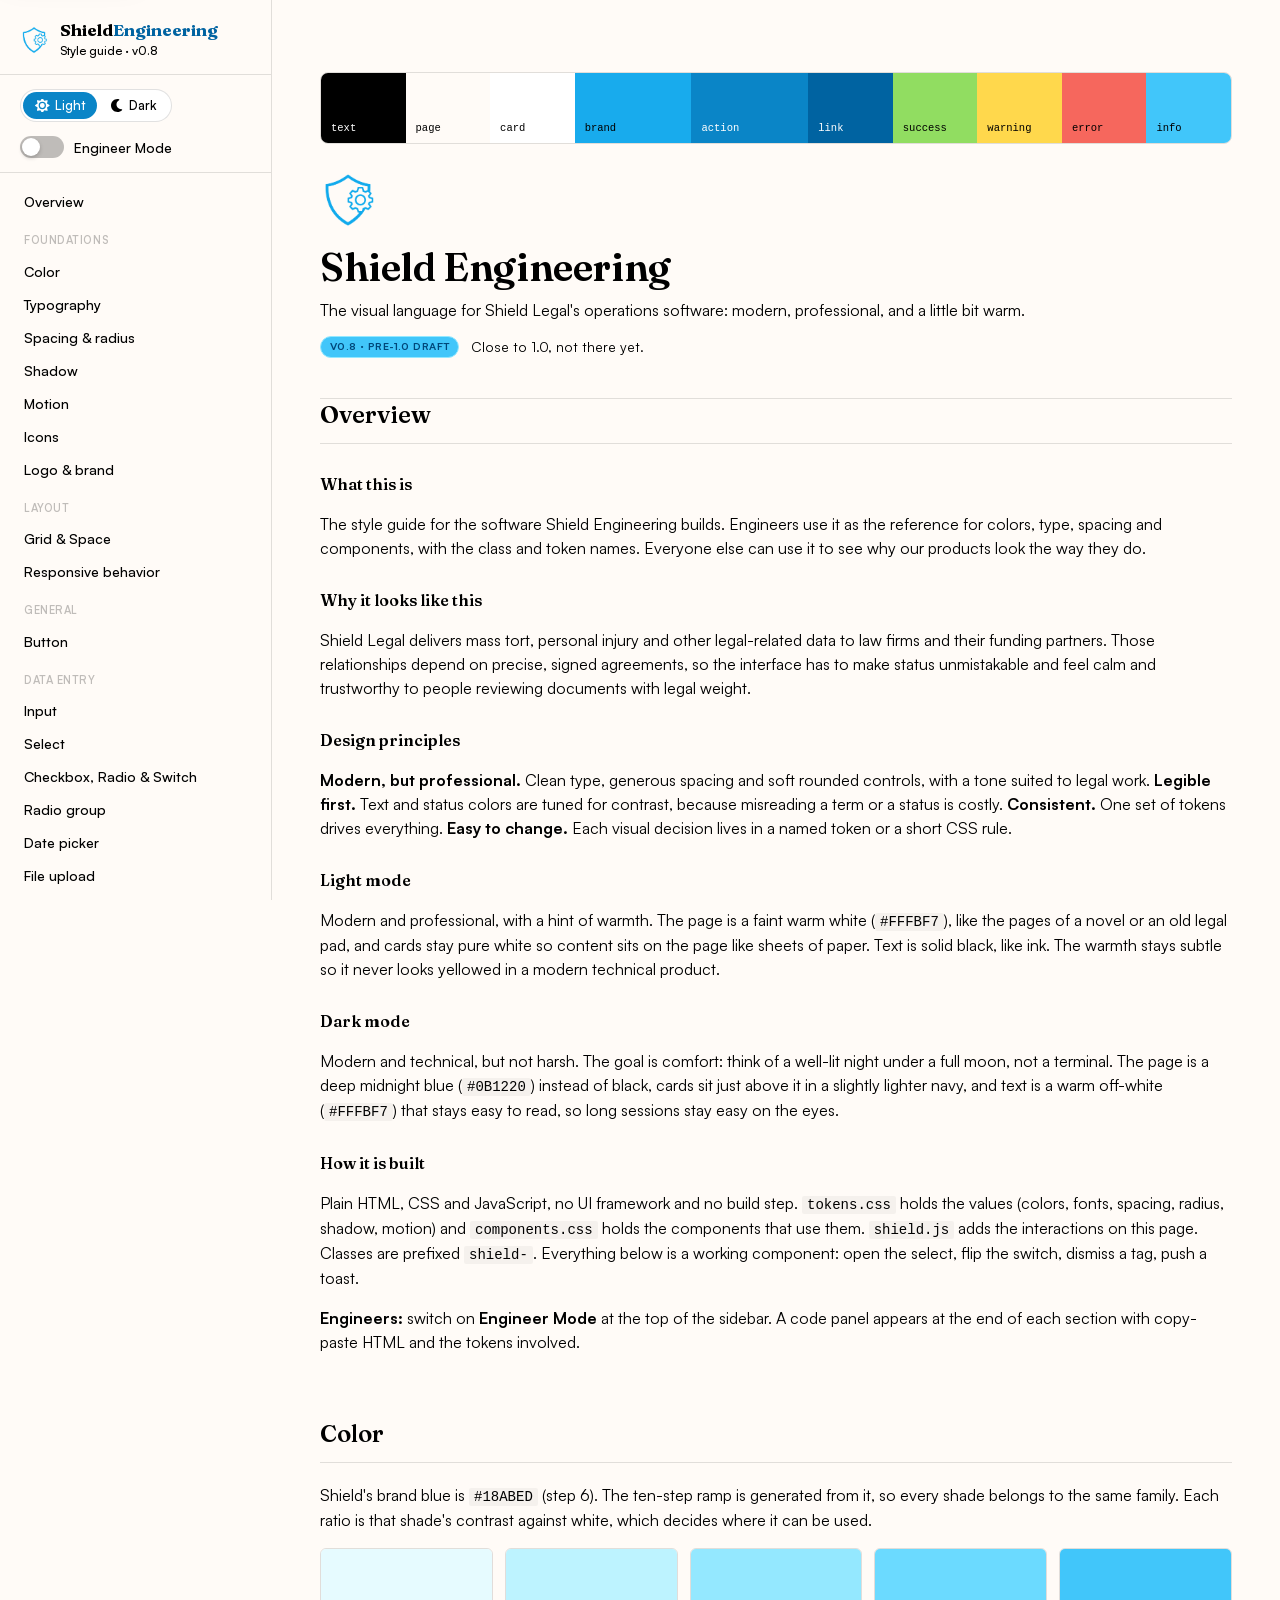
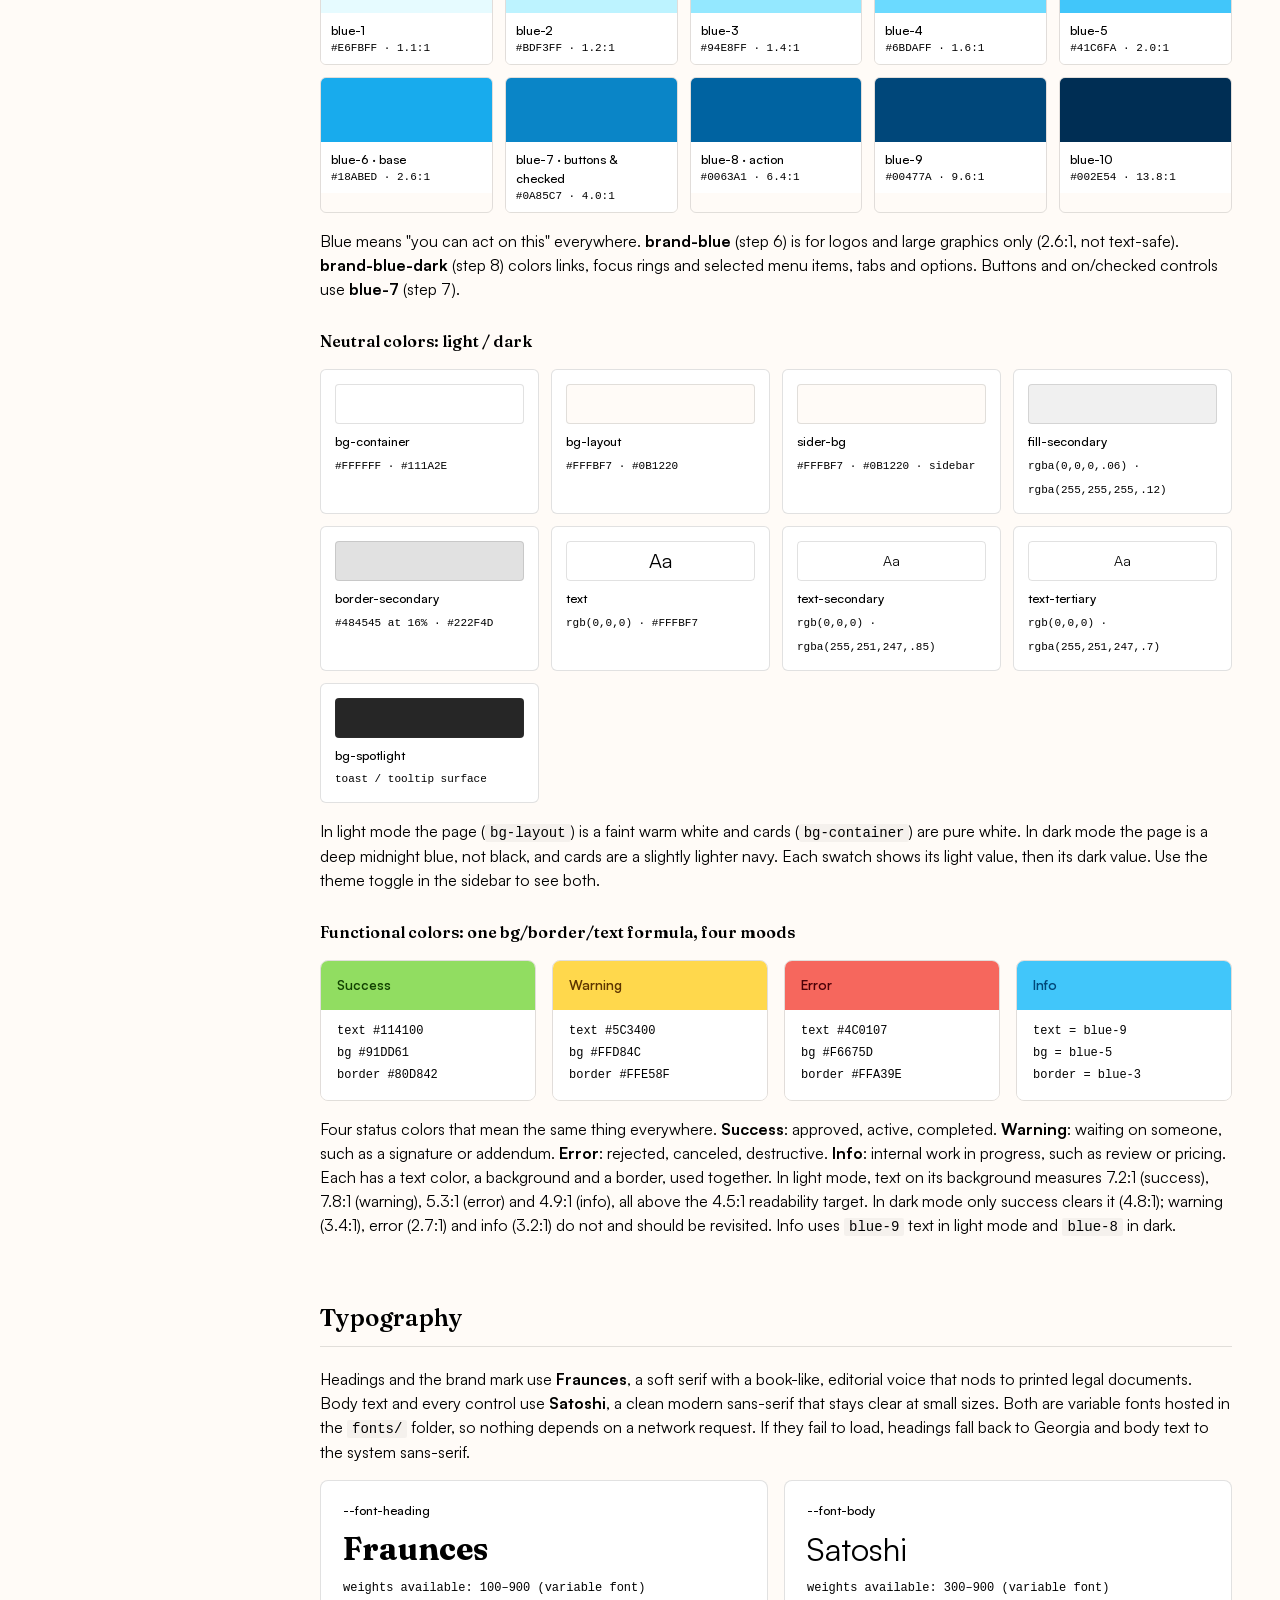
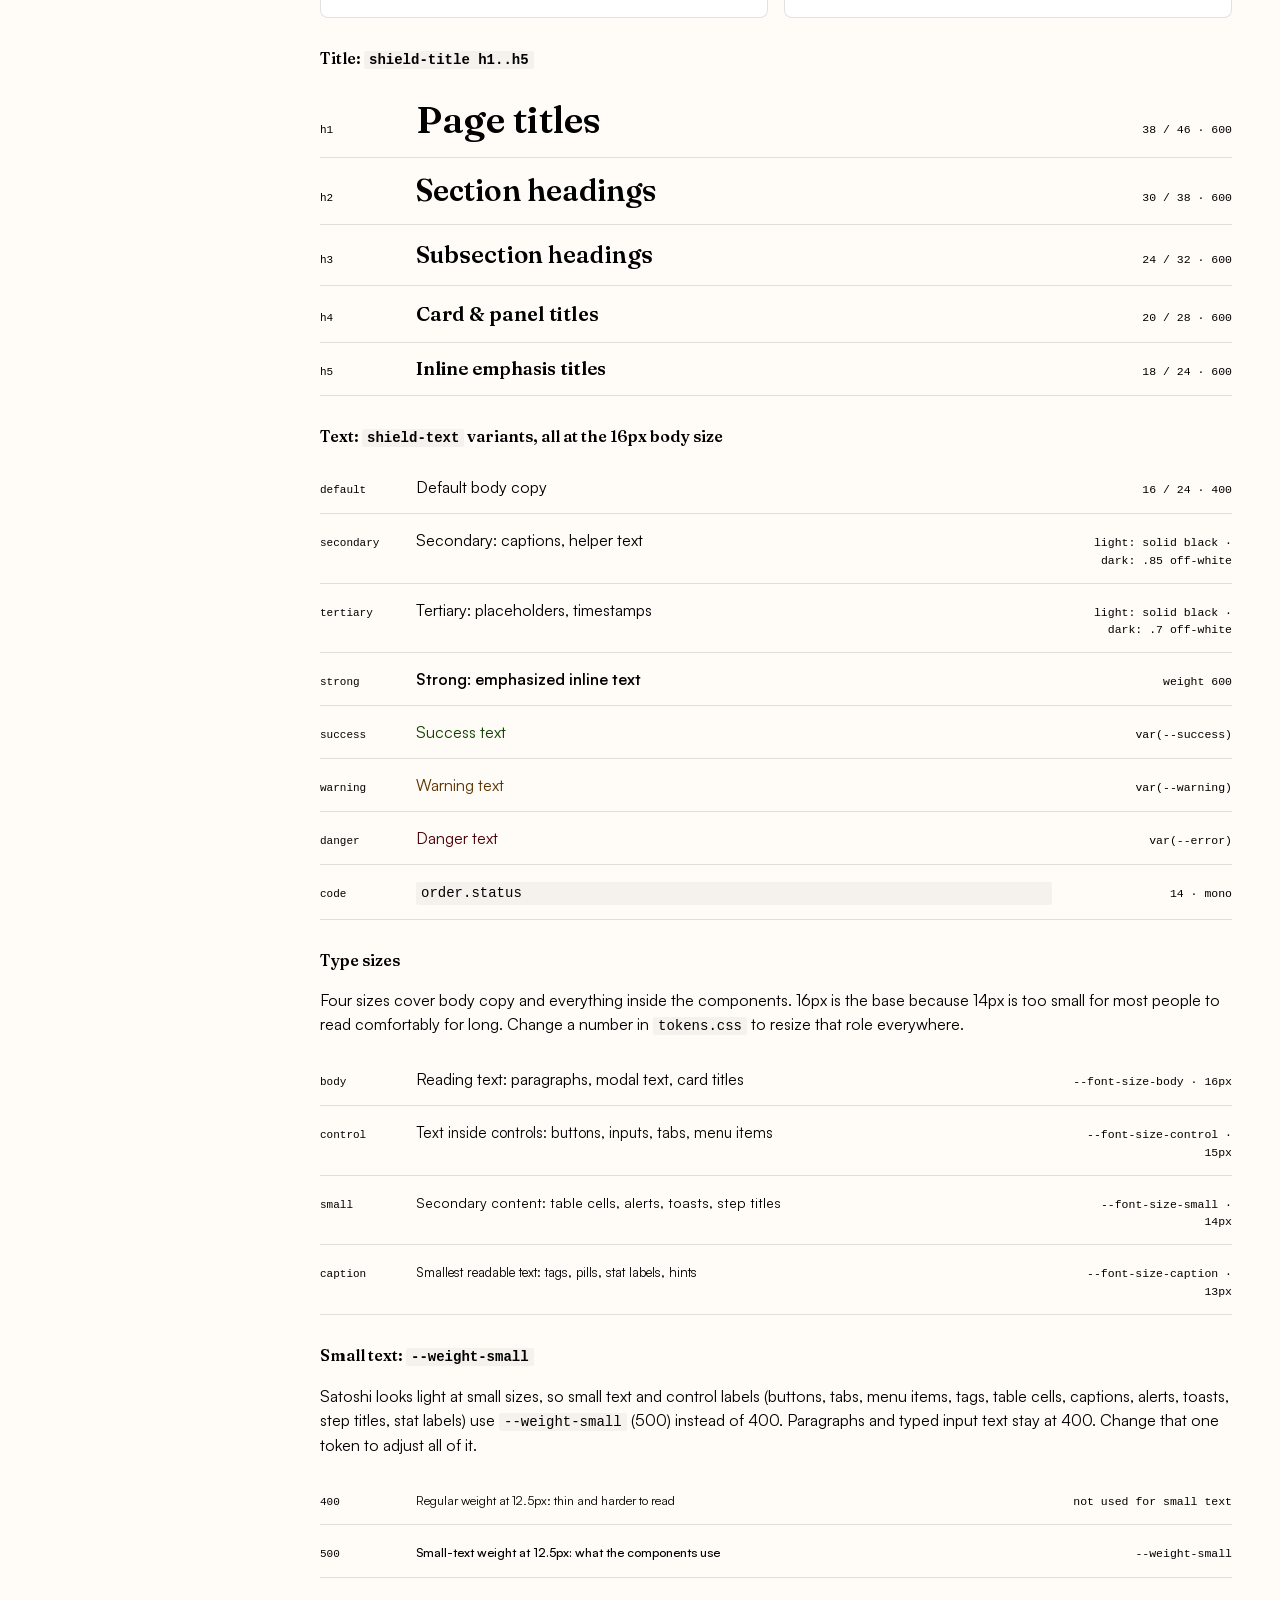
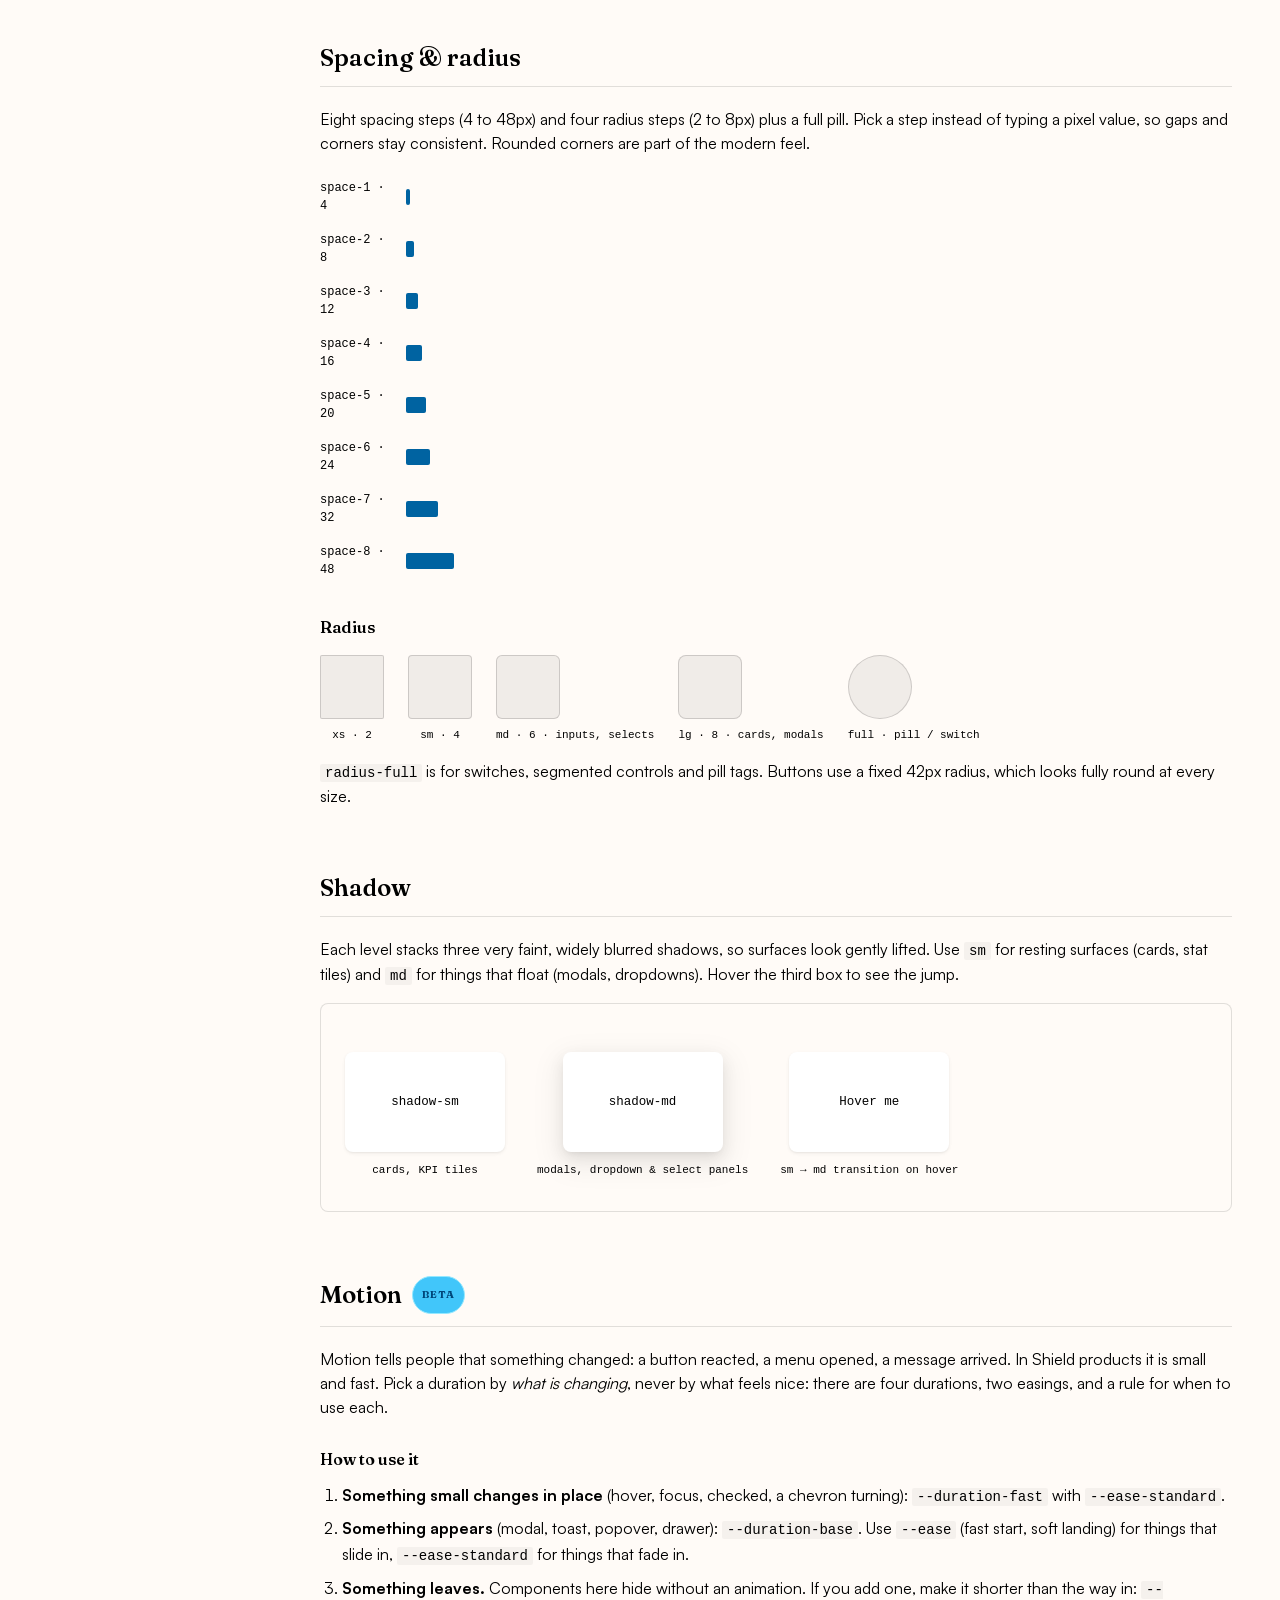
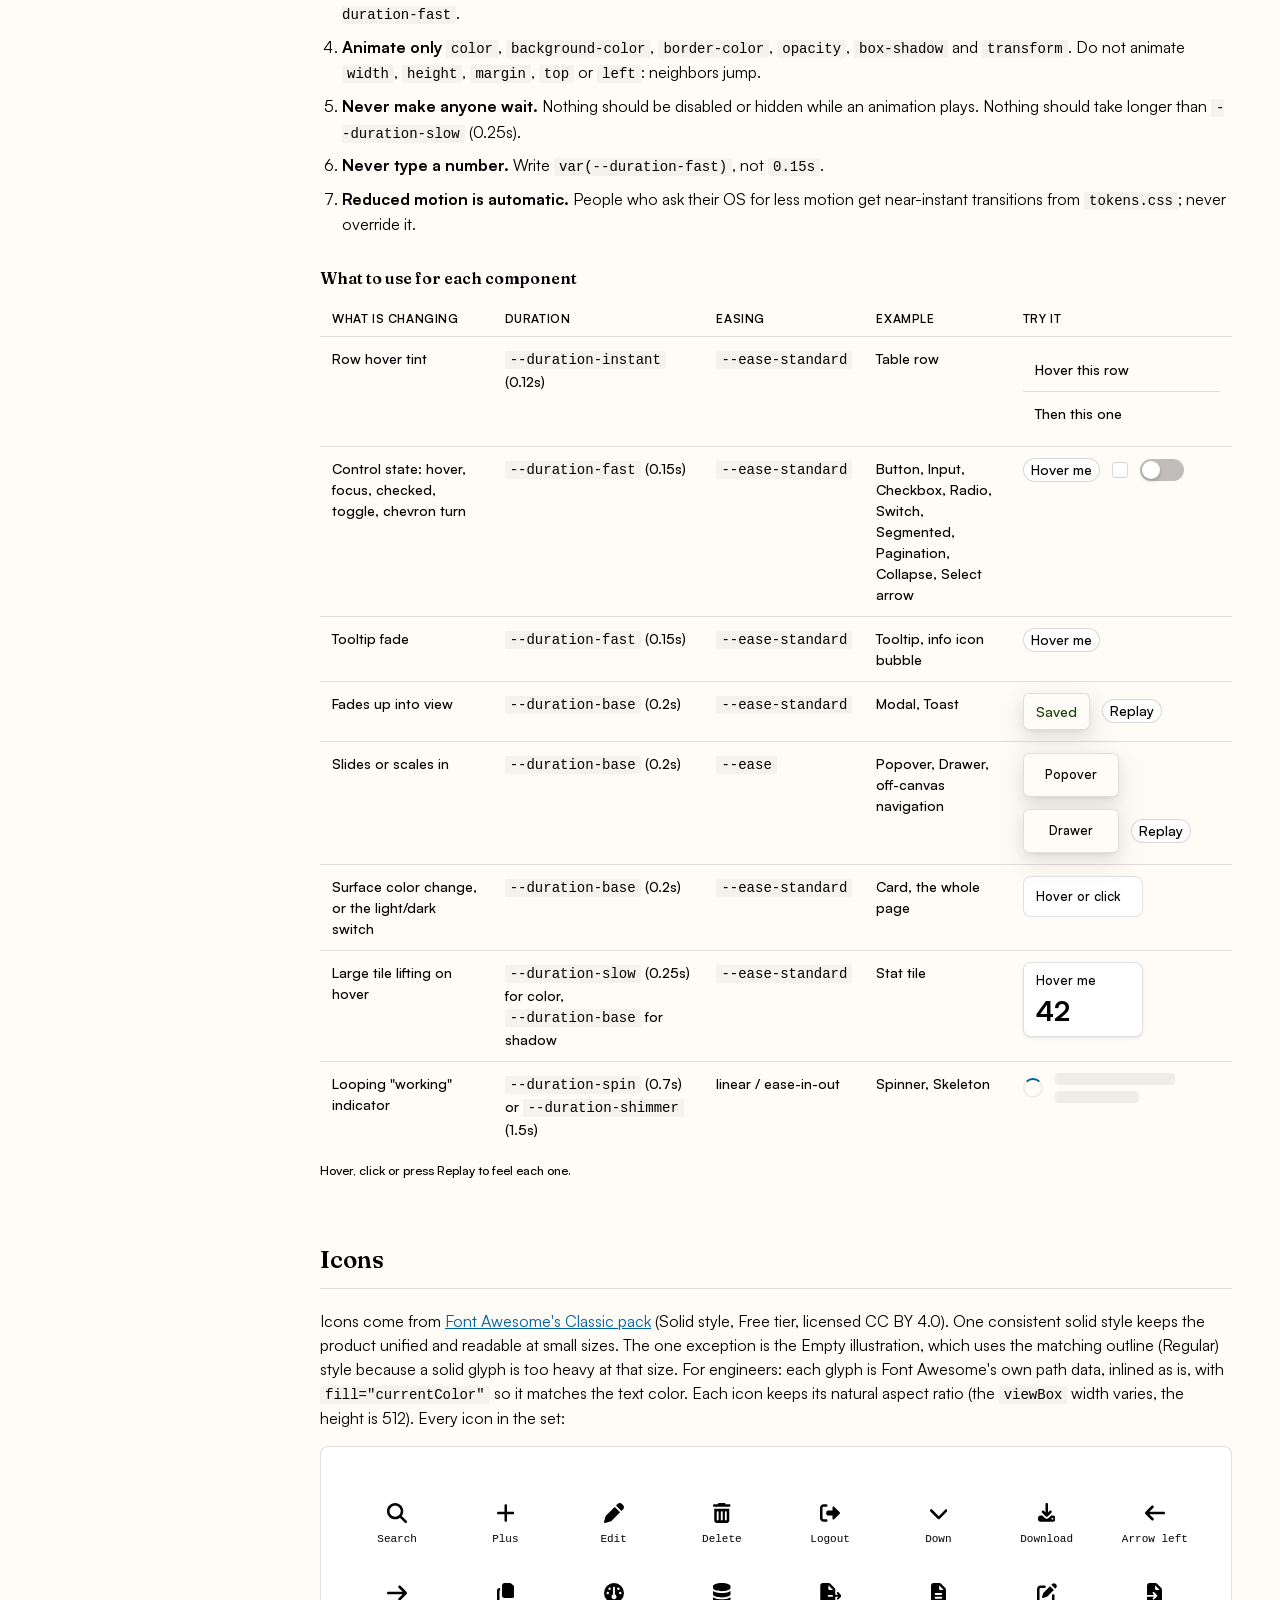
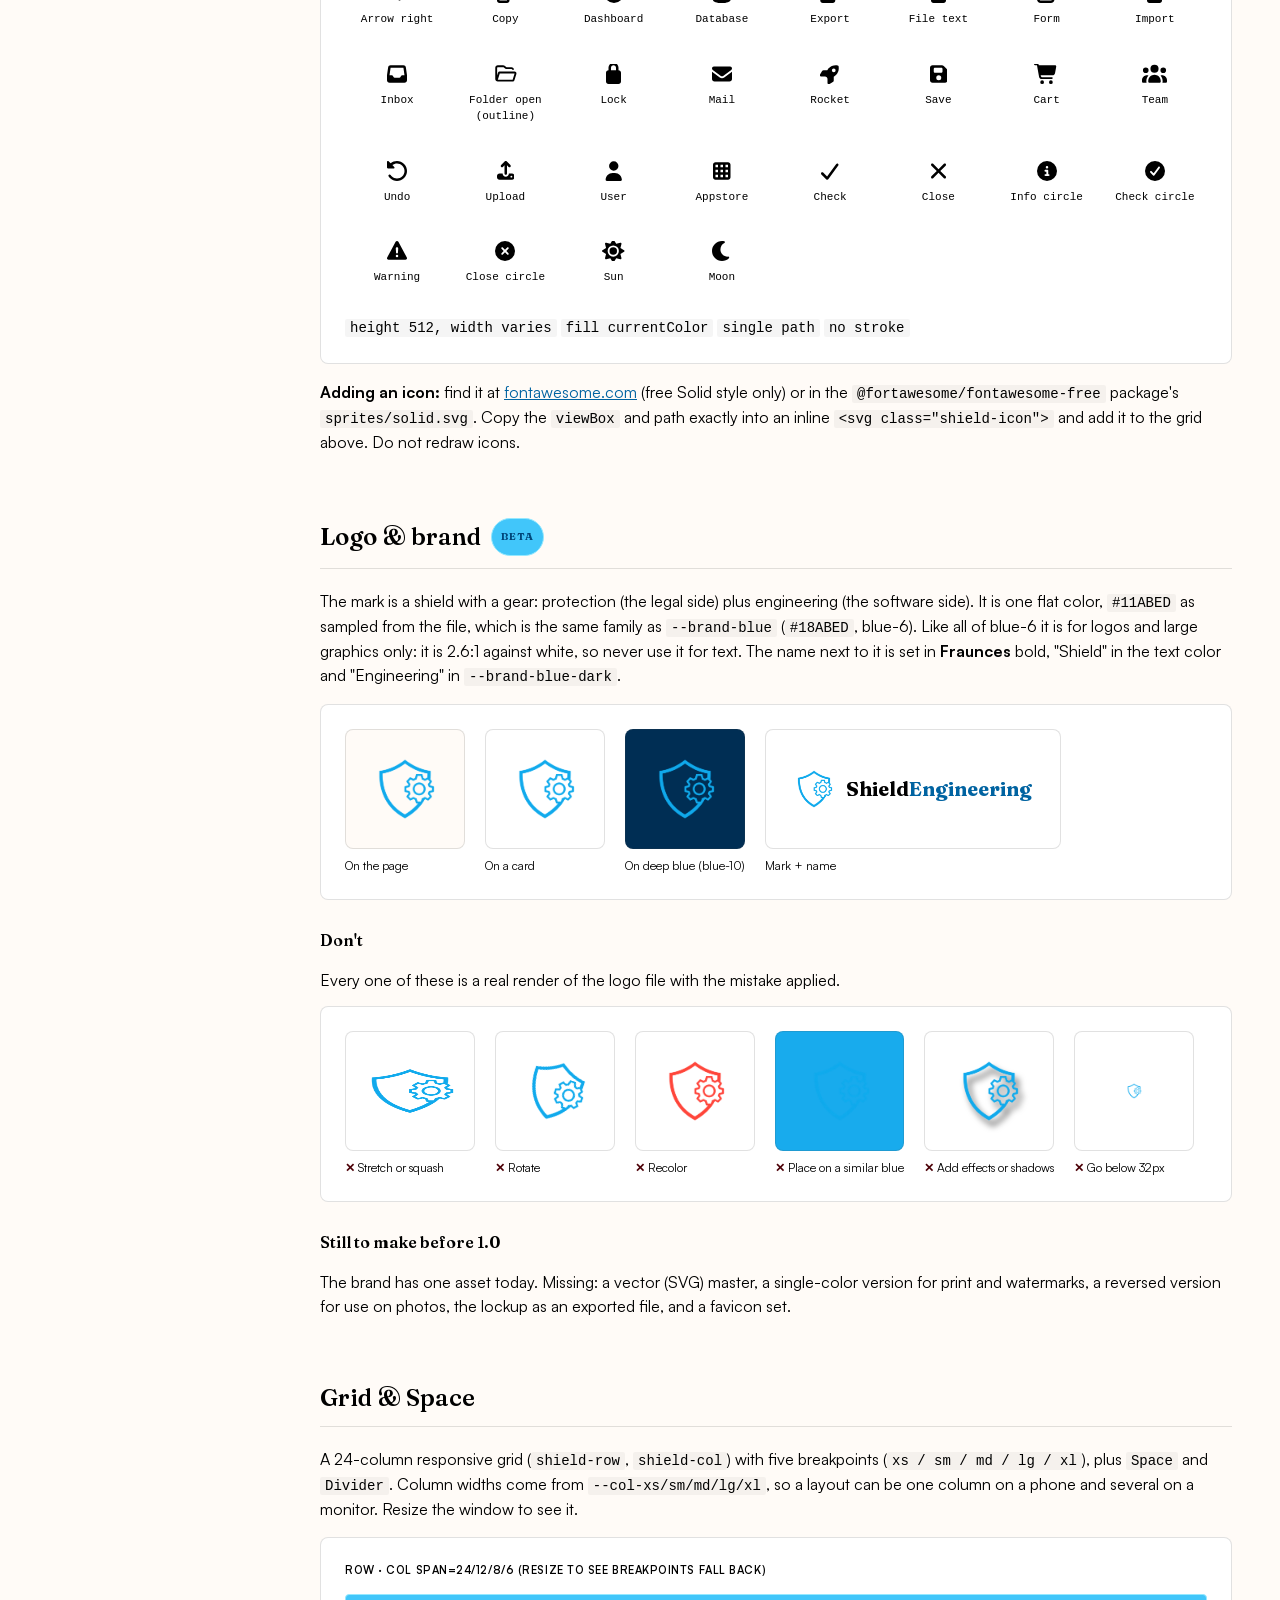
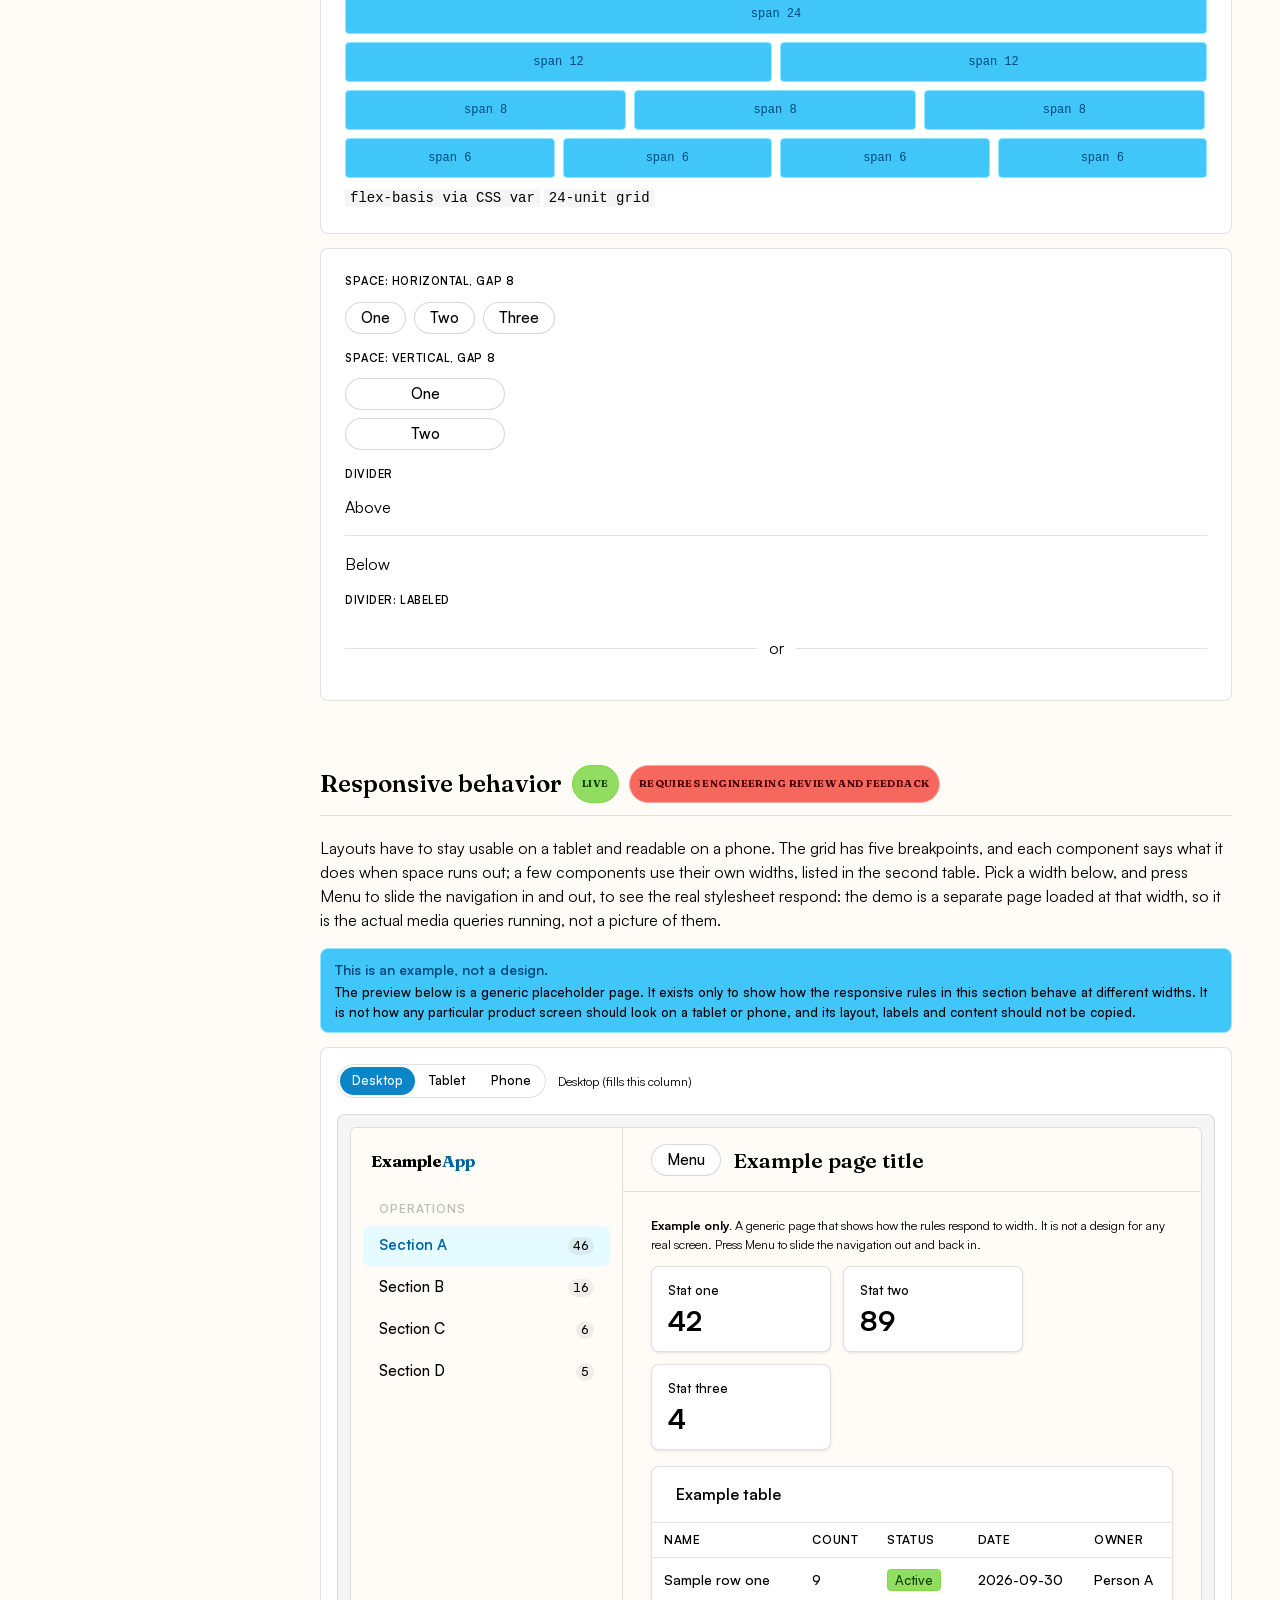
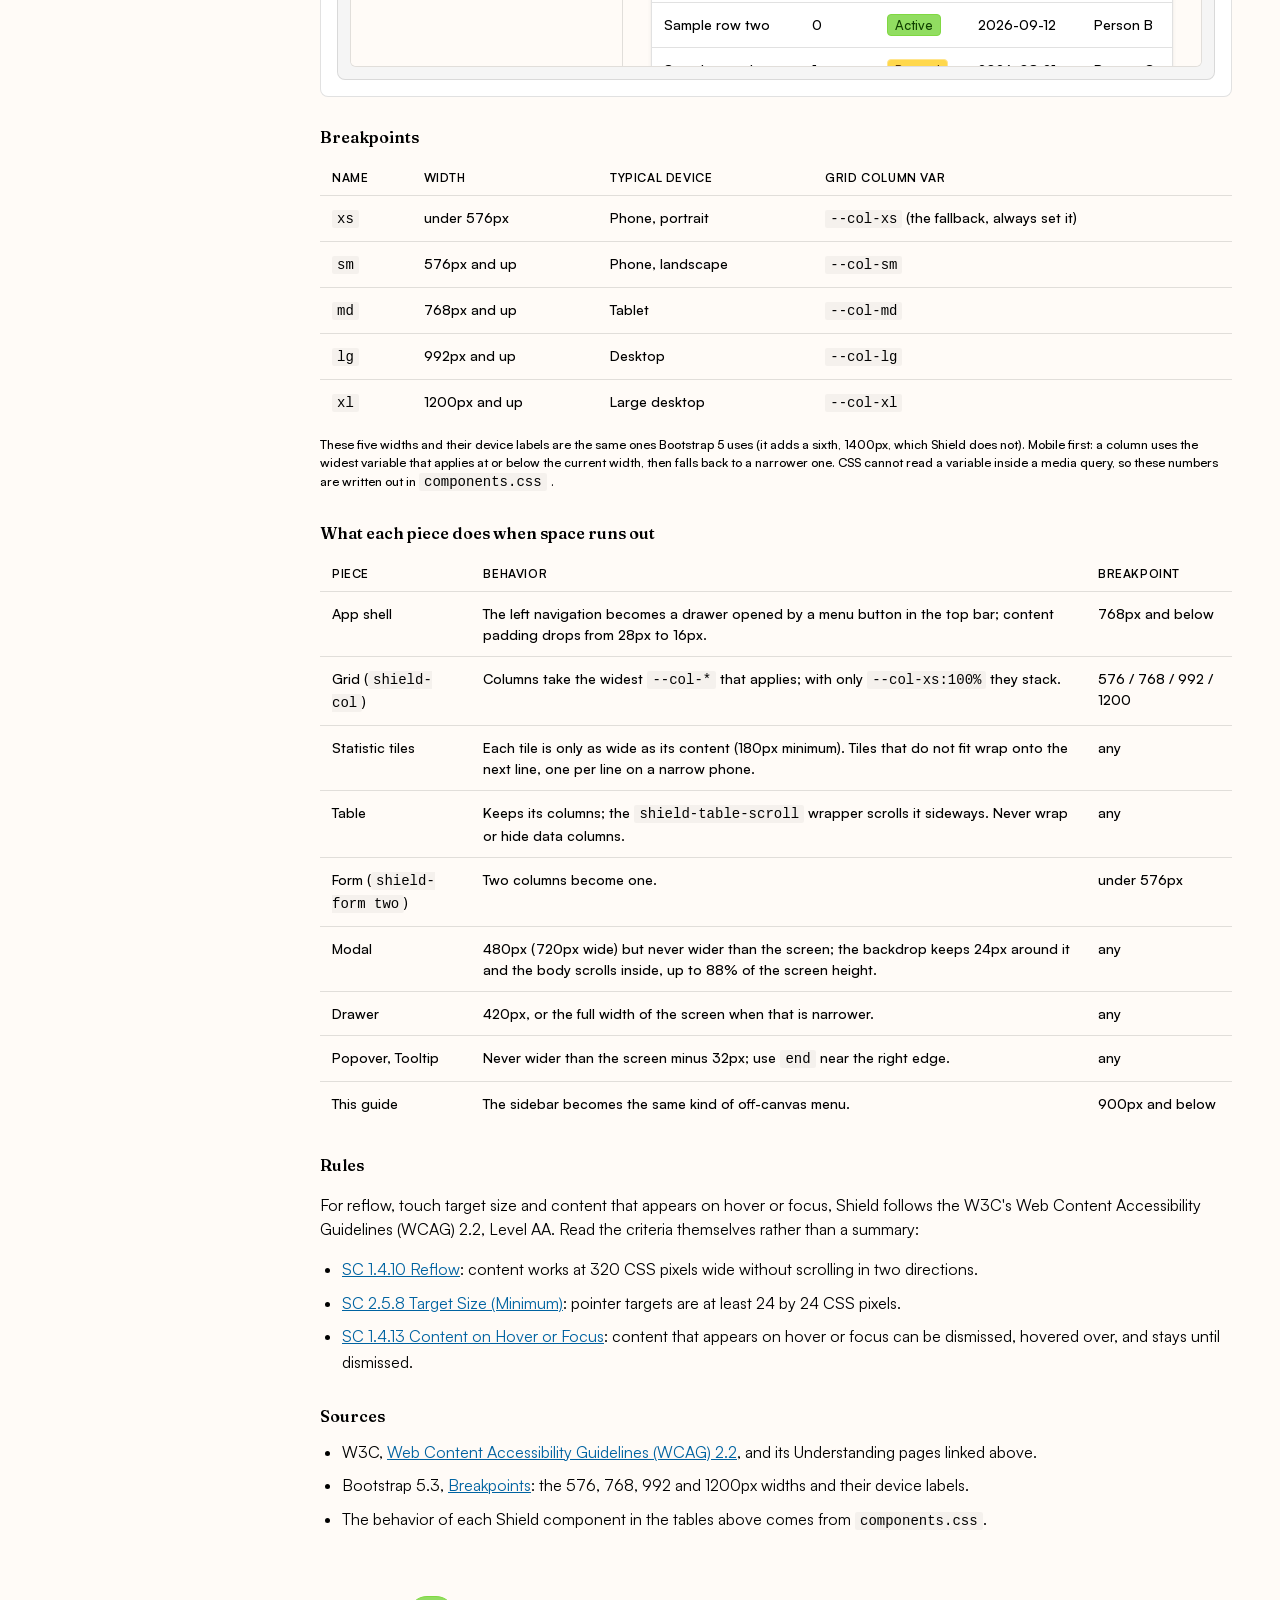
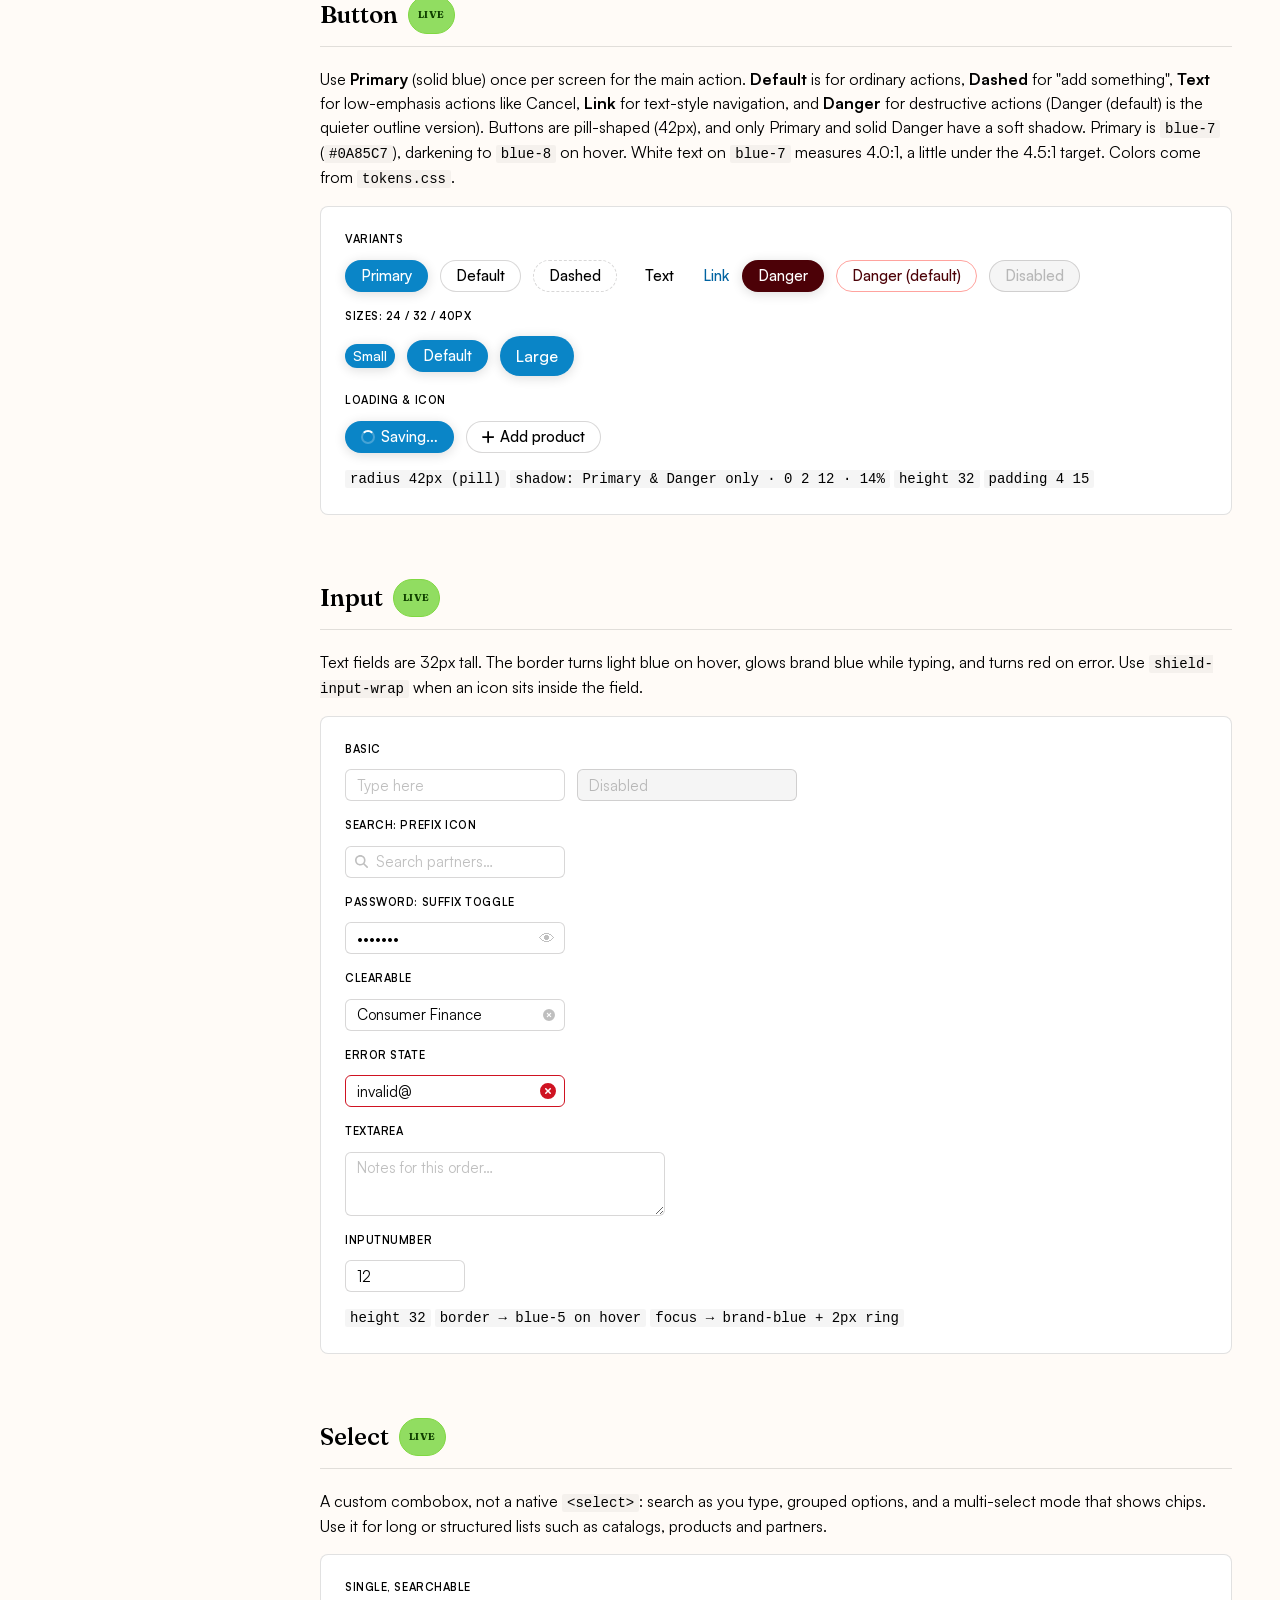
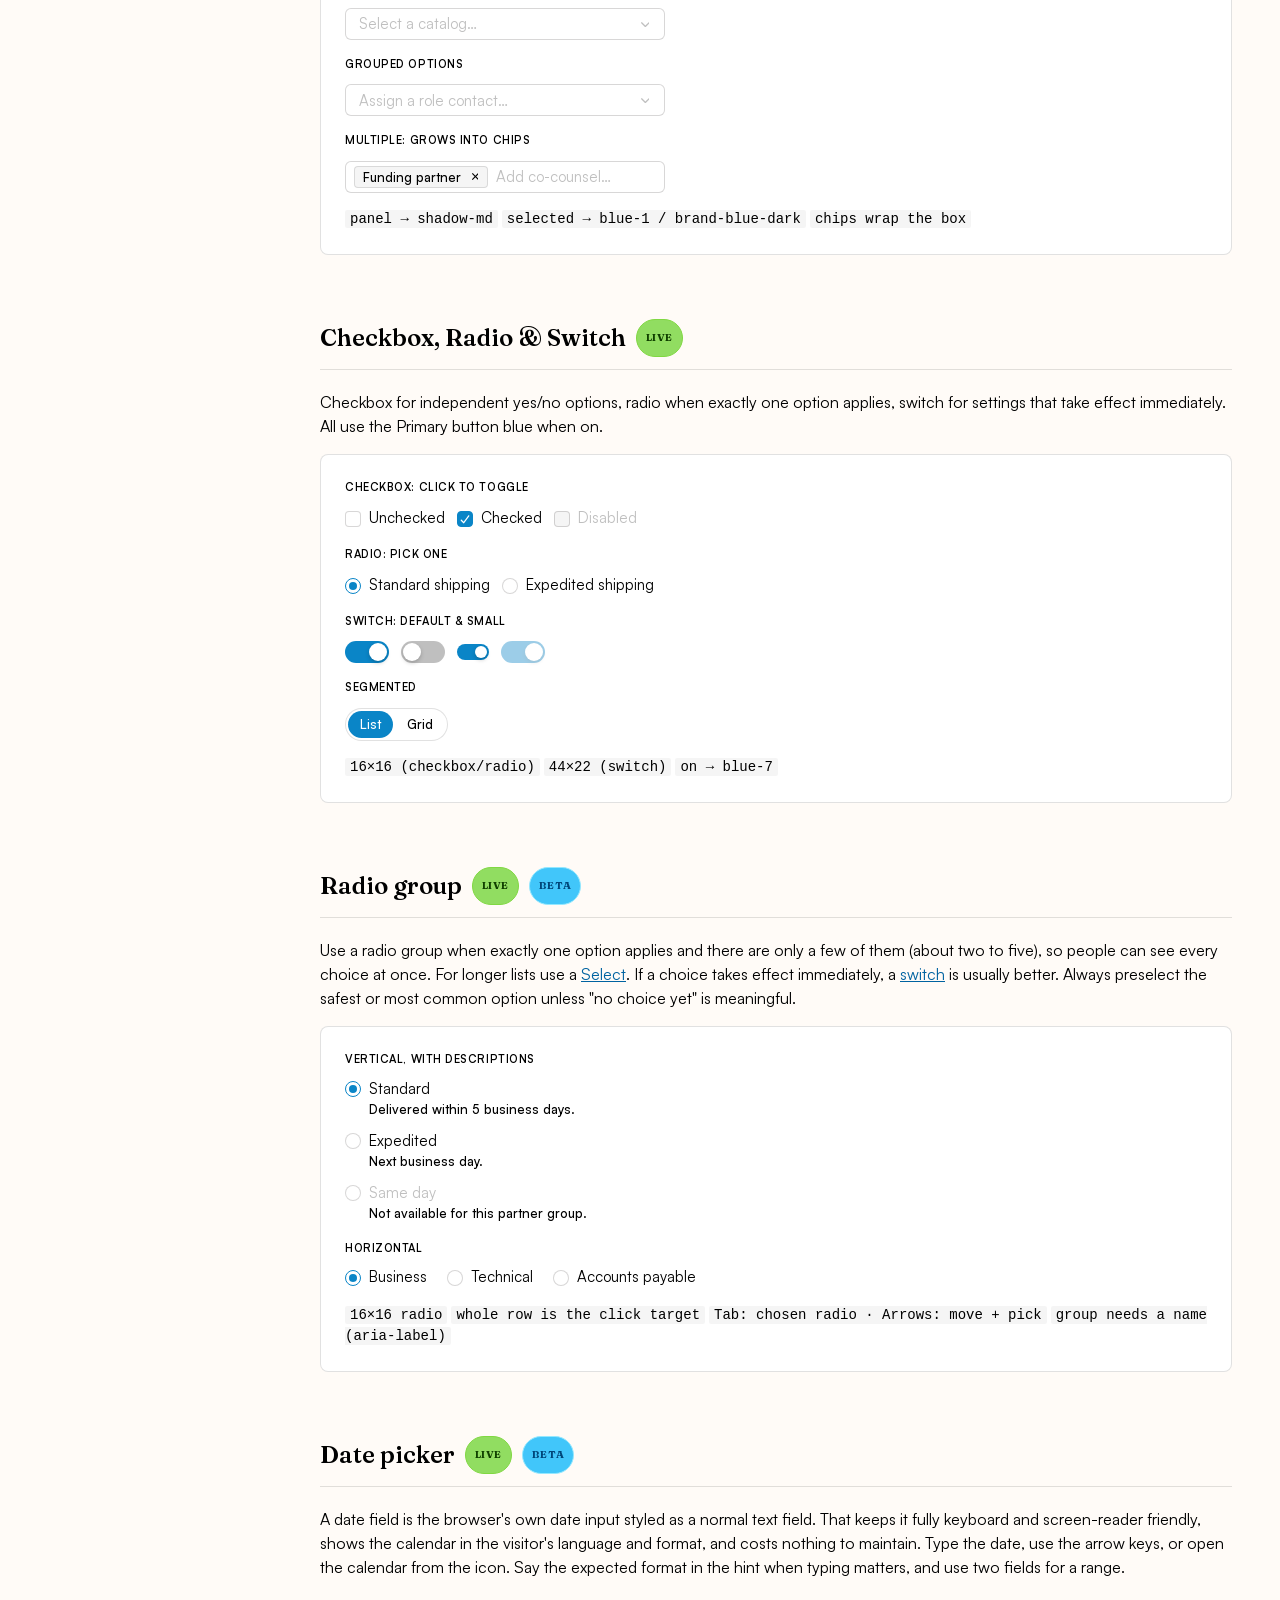
==== index.html @ 0395921c "Style guide v0.8: Engineer Mode, new components and foundations, content cleanup Adds Engineer Mode " ====
<!doctype html>
<html lang="en">
<head>
<meta charset="utf-8">
<title>Shield Engineering Style Guide</title>
<meta name="viewport" content="width=device-width, initial-scale=1">
<link rel="stylesheet" href="fonts.css">
<link rel="stylesheet" href="tokens.css">
<link rel="stylesheet" href="components.css">
<style>
/* ---- page-specific layout (the style guide's own chrome, not shipped component styles) ---- */
.shell{display:flex;min-height:100vh}
.side{width:272px;flex-shrink:0;background:var(--sider-bg);border-right:1px solid var(--border-secondary);position:sticky;top:0;height:100vh;overflow-y:auto;overflow-x:hidden}
.side-brand{padding:20px 20px 14px;border-bottom:1px solid var(--border-secondary);display:flex;align-items:center;gap:12px}
.side-brand .brand-logo{width:28px;height:28px;flex-shrink:0}
.side-brand .mark{font-family:var(--font-heading);font-size:17px;line-height:1.15;font-weight:700;color:var(--text);white-space:nowrap}
.side-brand .mark span{color:var(--brand-blue-dark)}
.side-brand .sub{font-size:12px;color:var(--text-tertiary);margin-top:2px;font-weight:var(--weight-small)}
.side-theme{padding:14px 20px;border-bottom:1px solid var(--border-secondary)}
.side-nav{padding:12px}
.side-nav .grp{font-size:11px;font-weight:600;letter-spacing:.05em;text-transform:uppercase;color:var(--text-quaternary);padding:14px 12px 6px}
.side-nav a{display:block;padding:6px 12px;border-radius:var(--radius-md);font-size:var(--font-size-small);color:var(--text-secondary);text-decoration:none;font-weight:var(--weight-small)}
.side-nav a:hover{background:var(--fill-secondary);color:var(--text)}
.main{flex:1;min-width:0;max-width:1040px;margin:0 auto;padding:56px 48px 120px}
@media (max-width: 900px){.main{padding:32px 24px 80px}}
section{margin-bottom:64px;scroll-margin-top:24px}
section > h2{font-family:var(--font-heading);font-size:24px;line-height:32px;padding-bottom:12px;border-bottom:1px solid var(--border-secondary);margin-bottom:20px;display:flex;align-items:center;gap:10px}
section p.lede{font-size:var(--font-size-body);color:var(--text-secondary)}
h3.sub{font-family:var(--font-heading);font-size:16px;margin:28px 0 12px;color:var(--text)}
.live-badge{font-size:10.5px;font-weight:700;letter-spacing:.04em;text-transform:uppercase;color:var(--success);background:var(--success-bg);border:1px solid var(--success-border);border-radius:var(--radius-full);padding:2px 9px}
.live-badge.new{color:var(--info);background:var(--info-bg);border-color:var(--info-border)}
.live-badge.review{color:var(--error);background:var(--error-bg);border-color:var(--error-border)}

/* ---- cover ---- */
.cover{padding:16px 0 40px;border-bottom:1px solid var(--border-secondary)}
.cover .swatches{display:flex;height:72px;border-radius:var(--radius-lg);overflow:hidden;margin-bottom:28px;border:1px solid var(--border-secondary)}
.cover .swatches div{display:flex;align-items:flex-end;padding:8px 10px;font-family:var(--font-mono);font-size:10.5px;line-height:1.2;min-width:0;white-space:nowrap;overflow:hidden}
.cover .cover-logo{width:56px;height:56px;display:block;margin-bottom:16px}
.cover h1{font-family:var(--font-heading);font-size:40px;line-height:1.15;letter-spacing:-.01em}
.cover .tagline{font-size:var(--font-size-body);color:var(--text-secondary);margin-top:8px}

/* ---- swatch grids ---- */
.ramp{display:grid;grid-template-columns:repeat(5,1fr);gap:var(--space-3);margin:16px 0}
.sw{border-radius:var(--radius-md);overflow:hidden;border:1px solid var(--border-secondary)}
.sw .fill{height:64px}
.sw .meta{padding:8px 10px;background:var(--bg-container)}
.sw .meta b{display:block;font-size:12.5px;font-weight:var(--weight-small)}
.sw .meta span{display:block;font-size:11px;color:var(--text-tertiary);font-family:var(--font-mono)}
.neutral-grid{display:grid;grid-template-columns:repeat(4,1fr);gap:var(--space-3);margin:16px 0}
.n-sw{border:1px solid var(--border-secondary);border-radius:var(--radius-md);padding:14px;background:var(--bg-container)}
.n-sw .chip{width:100%;height:40px;border-radius:var(--radius-sm);border:1px solid var(--border-secondary);margin-bottom:8px}
.n-sw b{font-size:12.5px;display:block;font-weight:var(--weight-small)}
.n-sw span{font-size:11px;color:var(--text-tertiary);font-family:var(--font-mono)}
.func-row{display:grid;grid-template-columns:repeat(4,1fr);gap:var(--space-4);margin:16px 0}
.func-card{border-radius:var(--radius-lg);overflow:hidden;border:1px solid var(--border-secondary)}
.func-card .head{padding:14px 16px;font-weight:600;font-size:13.5px}
.func-card .body{padding:10px 16px 14px;font-size:12px;font-family:var(--font-mono);background:var(--bg-container);color:var(--text-tertiary)}
.func-card .body div{padding:2px 0}
.sidebar-swatch{border-radius:var(--radius-lg);background:var(--sider-bg);padding:16px 18px;margin:16px 0;display:flex;flex-wrap:wrap;gap:24px}
.sidebar-swatch .item{font-size:12px;font-family:var(--font-mono)}
.sidebar-swatch .item b{display:block;font-family:var(--font-body);font-size:12.5px;margin-bottom:6px;font-weight:var(--weight-small)}

/* ---- type scale ---- */
.type-row{display:flex;align-items:baseline;gap:20px;padding:14px 0;border-bottom:1px solid var(--border-secondary)}
.type-row:last-child{border-bottom:none}
.type-row .tagcell{width:76px;flex-shrink:0;font-size:11px;font-family:var(--font-mono);color:var(--text-tertiary);padding-top:6px}
.type-row .sample{flex:1}
.type-row .meta{width:160px;flex-shrink:0;font-size:11.5px;color:var(--text-tertiary);text-align:right;font-family:var(--font-mono);padding-top:6px}
.font-cards{display:grid;grid-template-columns:1fr 1fr;gap:var(--space-4);margin:16px 0}
.font-card{border:1px solid var(--border-secondary);border-radius:var(--radius-lg);padding:20px 22px;background:var(--bg-container)}
.font-card .sample{font-size:32px;margin:6px 0}
.font-card .weights{font-size:12px;color:var(--text-tertiary);font-family:var(--font-mono)}

/* ---- spacing / radius / shadow ---- */
.scale-row{display:flex;align-items:center;gap:16px;padding:8px 0}
.scale-row .bar{background:var(--brand-blue-dark);border-radius:2px;height:16px}
.scale-row .lbl{width:70px;font-family:var(--font-mono);font-size:12px;color:var(--text-secondary)}
.radius-row{display:flex;gap:24px;align-items:flex-end;margin:16px 0;flex-wrap:wrap}
.radius-row div{text-align:center}
.radius-row .box{width:64px;height:64px;background:var(--fill-secondary);border:1px solid var(--border)}
.radius-row span{display:block;font-size:11px;font-family:var(--font-mono);color:var(--text-tertiary);margin-top:8px}
.shadow-row{display:flex;gap:32px;margin:24px 0 8px;flex-wrap:wrap}
.shadow-col{display:flex;flex-direction:column;align-items:center;gap:10px}
.shadow-box{width:160px;height:100px;background:var(--bg-container);border-radius:var(--radius-lg);display:flex;align-items:center;justify-content:center;text-align:center;padding:12px;box-sizing:border-box;font-size:12.5px;color:var(--text-secondary);font-family:var(--font-mono)}
.shadow-box.shadow-hover{color:var(--text-tertiary);box-shadow:var(--shadow-sm);transition:box-shadow .2s ease,color .2s ease;cursor:default}
.shadow-box.shadow-hover:hover{box-shadow:var(--shadow-md);color:var(--text-secondary)}
.shadow-caption{font-size:11px;color:var(--text-tertiary);font-family:var(--font-mono);text-align:center}

/* ---- icon grid ---- */
.icon-grid{display:grid;grid-template-columns:repeat(auto-fill,minmax(96px,1fr));gap:4px;margin:16px 0}
.icon-cell{display:flex;flex-direction:column;align-items:center;gap:8px;padding:16px 8px;border-radius:var(--radius-md);color:var(--text-secondary)}
.icon-cell:hover{background:var(--fill-secondary);color:var(--brand-blue-dark)}
.icon-cell span{font-size:11px;font-family:var(--font-mono);text-align:center;color:var(--text-tertiary)}

/* ---- layout demo ---- */
.grid-demo{display:flex;flex-wrap:wrap;gap:8px;width:100%}
.grid-block{background:var(--info-bg);border:1px solid var(--info-border);color:var(--info);border-radius:var(--radius-sm);padding:10px;text-align:center;font-size:12px;font-family:var(--font-mono);box-sizing:border-box}
.g-24{flex:0 0 100%}
.g-12{flex:0 0 calc(50% - 4px)}
.g-8{flex:0 0 calc(33.333% - 6px)}
.g-6{flex:0 0 calc(25% - 6px)}
@media (max-width: 700px){.g-12,.g-8,.g-6{flex:0 0 100%}}

/* ---- component demo shells ---- */
.demo{border:1px solid var(--border-secondary);border-radius:var(--radius-lg);background:var(--bg-container);padding:24px;margin:14px 0;position:relative}
.demo-row{display:flex;align-items:center;gap:12px;flex-wrap:wrap;margin-bottom:16px}
.demo-row:last-child{margin-bottom:0}
.demo-row.stack{align-items:stretch;flex-direction:column;gap:10px}
.demo-label{font-size:11px;font-weight:600;letter-spacing:.05em;text-transform:uppercase;color:var(--text-tertiary);width:100%}
.spec{font-size:12.5px;color:var(--text-tertiary);margin-top:10px;font-weight:var(--weight-small)}
.spec code{margin-right:4px}
.field{width:220px}
.field-wide{width:320px}

/* ---- Engineer Mode (guide chrome: the switch and the code panels) ---- */
.side-engineer{display:flex;align-items:center;gap:10px;margin-top:14px;font-size:var(--font-size-small);font-weight:var(--weight-small)}
.side-engineer label{cursor:pointer;color:var(--text)}
.sg-code{display:none;margin-top:20px;border:1px solid var(--border-secondary);border-radius:var(--radius-lg);background:var(--bg-container);overflow:hidden}
:root[data-engineer="on"] .sg-code{display:block}
.sg-code-bar{display:flex;align-items:center;gap:12px;flex-wrap:wrap;padding:10px 12px;border-bottom:1px solid var(--border-secondary)}
.sg-code-bar .sg-copy{margin-left:auto}
.sg-pane{margin:0;padding:14px 16px;overflow:auto;max-height:440px;font-family:var(--font-mono);font-size:12.5px;line-height:1.6;background:var(--fill-quaternary);color:var(--text);white-space:pre;tab-size:2}
.sg-pane[hidden]{display:none}
.sg-pane code{background:none;padding:0;font-size:inherit}

/* ---- cover version note, mobile top bar ---- */
.cover-meta{display:flex;align-items:center;gap:12px;flex-wrap:wrap;margin-top:14px;font-size:var(--font-size-small);color:var(--text-secondary)}
.m-top,.m-scrim{display:none}
.m-top .mark{font-family:var(--font-heading);font-size:17px;font-weight:700;color:var(--text)}
.m-top .mark span{color:var(--brand-blue-dark)}
@media (max-width: 900px){
  .shell{display:block}
  .side{position:fixed;left:0;top:0;z-index:var(--z-drawer);max-width:85vw;transform:translateX(-100%);visibility:hidden;transition:transform var(--duration-base) var(--ease),visibility 0s linear var(--duration-base)}
  body.nav-open .side{transform:none;visibility:visible;transition-delay:0s;box-shadow:var(--shadow-md)}
  body.nav-open .m-scrim{display:block;position:fixed;inset:0;z-index:calc(var(--z-drawer) - 1);background:var(--scrim)}
  .m-top{display:flex;align-items:center;gap:12px;position:sticky;top:0;z-index:5;height:56px;padding:0 16px;background:var(--sider-bg);border-bottom:1px solid var(--border-secondary)}
}
@media (max-width: 700px){
  .ramp{grid-template-columns:repeat(2,1fr) !important}
  .neutral-grid,.func-row{grid-template-columns:repeat(2,1fr)}
  .font-cards{grid-template-columns:1fr}
  .type-row .meta{display:none}
}
.main:focus{outline:none}
.main{overflow-x:clip} /* hidden tooltips and popovers are positioned past the edge; clip them so they never create a sideways scrollbar */
.main code{overflow-wrap:anywhere}


.sg-steps-list{margin:0 0 8px;padding-left:22px;color:var(--text-secondary);font-size:var(--font-size-body);line-height:1.6}
.sg-steps-list li{margin-bottom:8px}
/* ---- motion "Try it" cells: small live examples next to each row of the table ---- */
.sg-try{display:flex;align-items:center;gap:12px;flex-wrap:wrap;min-width:190px}
.sg-try .shield-table{min-width:150px;margin:0}
.sg-try .shield-toast{min-width:0;padding:7px 12px}
.sg-try .shield-stat{padding:8px 12px;min-width:120px}
.sg-try-card{width:120px;padding:10px 12px;font-size:var(--font-size-caption);cursor:pointer;color:var(--text-secondary)}
.sg-try-card.sg-try-alt,.sg-try-card:hover{background:var(--info-bg);border-color:var(--info-border)}
.sg-try-panel{width:96px;height:44px;border:1px solid var(--border-secondary);border-radius:var(--radius-md);background:var(--bg-elevated);box-shadow:var(--shadow-md);display:flex;align-items:center;justify-content:center;font-size:var(--font-size-caption);color:var(--text-secondary)}
.sg-try-pop{animation:fadeUp var(--duration-base) var(--ease) both}
.sg-try-drawer{animation:drawerIn var(--duration-base) var(--ease) both}
.sg-try-skel{display:flex;flex-direction:column;gap:6px;width:120px}
#motion .shield-table td code{white-space:nowrap}
/* the tooltip bubble would be clipped by the scrolling wrapper, so on wide screens let it overflow */
@media (min-width: 1000px){#motion .shield-table-scroll{overflow:visible}}

/* ---- logo section ---- */
.sg-logo-row{display:flex;flex-wrap:wrap;gap:20px;align-items:flex-start}
.sg-logo-cell{display:flex;flex-direction:column;gap:8px;font-size:12px;color:var(--text-tertiary);max-width:220px}
.sg-logo-cell b{color:var(--error)}
.sg-logo-stage{display:flex;align-items:center;justify-content:center;gap:12px;min-width:120px;height:120px;padding:16px;border:1px solid var(--border-secondary);border-radius:var(--radius-lg);background:var(--bg-container)}
.sg-logo-cell.wide{max-width:none}
.sg-logo-stage.lockup{min-width:230px;padding:16px 28px;box-sizing:border-box}
.sg-logo-stage.lockup img{flex-shrink:0}
.sg-logo-stage.lockup .mark{white-space:nowrap}
.sg-logo-stage .mark{font-family:var(--font-heading);font-size:20px;line-height:1.15;font-weight:700;color:var(--text)}
.sg-logo-stage .mark span{color:var(--brand-blue-dark)}


/* ---- responsive demo frame ---- */
.sg-frame-wrap{display:flex;justify-content:center;overflow:auto;padding:12px;border:1px solid var(--border-secondary);border-radius:var(--radius-lg);background:var(--fill-tertiary)}
.sg-frame-wrap iframe{height:540px;max-width:100%;border:1px solid var(--border-secondary);border-radius:var(--radius-md);background:var(--bg-layout);transition:width var(--duration-base) var(--ease)}

/* ---- do / don't ---- */

footer{padding:32px 48px;color:var(--text-tertiary);font-size:12px;border-top:1px solid var(--border-secondary);font-weight:var(--weight-small)}
</style>
</head>
<body>
<a href="#main" class="shield-skip-link">Skip to content</a>
<div class="shell">
  <div class="m-top"><button type="button" class="shield-button shield-button-default" aria-label="Open navigation" aria-expanded="false" onclick="sgGuideNav(true)">Menu</button><span class="mark">Shield<span>Engineering</span></span></div>
  <div class="m-scrim" onclick="sgGuideNav(false)"></div>
  <nav class="side">
    <div class="side-brand">
      <img class="brand-logo" src="source_images/Shield_Engineering_Icon.png" alt="Shield Engineering">
      <div>
        <div class="mark">Shield<span>Engineering</span></div>
        <div class="sub">Style guide · v0.8</div>
      </div>
    </div>
    <div class="side-theme">
      <div class="shield-segmented" data-theme-seg>
        <button type="button" data-mode="light" class="is-on" onclick="sgSetTheme('light')">
          <svg class="shield-icon" width="14.62" height="13" viewBox="0 0 576 512" fill="currentColor"><path d="M288-32c8.4 0 16.3 4.4 20.6 11.7L364.1 72.3 468.9 46c8.2-2 16.9 .4 22.8 6.3S500 67 498 75.1l-26.3 104.7 92.7 55.5c7.2 4.3 11.7 12.2 11.7 20.6s-4.4 16.3-11.7 20.6L471.7 332.1 498 436.8c2 8.2-.4 16.9-6.3 22.8S477 468 468.9 466l-104.7-26.3-55.5 92.7c-4.3 7.2-12.2 11.7-20.6 11.7s-16.3-4.4-20.6-11.7L211.9 439.7 107.2 466c-8.2 2-16.8-.4-22.8-6.3S76 445 78 436.8l26.2-104.7-92.6-55.5C4.4 272.2 0 264.4 0 256s4.4-16.3 11.7-20.6L104.3 179.9 78 75.1c-2-8.2 .3-16.8 6.3-22.8S99 44 107.2 46l104.7 26.2 55.5-92.6 1.8-2.6c4.5-5.7 11.4-9.1 18.8-9.1zm0 144a144 144 0 1 0 0 288 144 144 0 1 0 0-288zm0 240a96 96 0 1 1 0-192 96 96 0 1 1 0 192z"/></svg>
          Light
        </button>
        <button type="button" data-mode="dark" onclick="sgSetTheme('dark')">
          <svg class="shield-icon" width="13" height="13" viewBox="0 0 512 512" fill="currentColor"><path d="M256 0C114.6 0 0 114.6 0 256S114.6 512 256 512c68.8 0 131.3-27.2 177.3-71.4 7.3-7 9.4-17.9 5.3-27.1s-13.7-14.9-23.8-14.1c-4.9 .4-9.8 .6-14.8 .6-101.6 0-184-82.4-184-184 0-72.1 41.5-134.6 102.1-164.8 9.1-4.5 14.3-14.3 13.1-24.4S322.6 8.5 312.7 6.3C294.4 2.2 275.4 0 256 0z"/></svg>
          Dark
        </button>
      </div>
      <div class="side-engineer">
        <button type="button" id="engineer-switch" class="shield-switch-track" role="switch" aria-checked="false" onclick="sgToggleEngineer()"><span class="shield-switch-thumb"></span></button>
        <label for="engineer-switch">Engineer Mode</label>
      </div>
    </div>
    <div class="side-nav">
      <a href="#overview">Overview</a>
      <div class="grp">Foundations</div>
      <a href="#color">Color</a>
      <a href="#typography">Typography</a>
      <a href="#spacing">Spacing &amp; radius</a>
      <a href="#shadow">Shadow</a>
      <a href="#motion">Motion</a>
      <a href="#icons">Icons</a>
      <a href="#logo">Logo &amp; brand</a>
      <div class="grp">Layout</div>
      <a href="#layout">Grid &amp; Space</a>
      <a href="#responsive">Responsive behavior</a>
      <div class="grp">General</div>
      <a href="#button">Button</a>
      <div class="grp">Data entry</div>
      <a href="#input">Input</a>
      <a href="#select">Select</a>
      <a href="#checkbox">Checkbox, Radio &amp; Switch</a>
      <a href="#radio">Radio group</a>
      <a href="#datepicker">Date picker</a>
      <a href="#upload">File upload</a>
      <a href="#forms">Form layout</a>
      <div class="grp">Data display</div>
      <a href="#tag">Tag &amp; Pill</a>
      <a href="#avatar">Avatar &amp; Badge</a>
      <a href="#card">Card</a>
      <a href="#table">Table</a>
      <a href="#descriptions">Descriptions</a>
      <a href="#timeline">Timeline</a>
      <a href="#statistic">Statistic</a>
      <div class="grp">Feedback</div>
      <a href="#alert">Alert</a>
      <a href="#modal">Modal</a>
      <a href="#drawer">Drawer</a>
      <a href="#empty">Empty</a>
      <a href="#skeleton">Skeleton &amp; Spin</a>
      <a href="#toast">Toast</a>
      <a href="#tooltip">Tooltip</a>
      <a href="#popover">Popover</a>
      <div class="grp">Navigation</div>
      <a href="#steps">Steps</a>
      <a href="#tabs">Tabs</a>
      <a href="#collapse">Collapse</a>
      <a href="#dropdown">Dropdown</a>
      <a href="#menu">Menu</a>
      <a href="#breadcrumb">Breadcrumb</a>
      <a href="#pagination">Pagination</a>
    </div>
  </nav>

  <main class="main" id="main" tabindex="-1">
    <div class="cover" id="overview">
      <div class="swatches" title="Palette: follows the light/dark toggle"><div style="flex:2;background:var(--text);color:var(--bg-container)" title="text">text</div><div style="flex:2;background:var(--bg-layout);color:var(--text)" title="page">page</div><div style="flex:2;background:var(--bg-container);color:var(--text)" title="card">card</div><div style="flex:3;background:var(--blue-6);color:#000" title="brand">brand</div><div style="flex:3;background:var(--blue-7);color:#fff" title="action">action</div><div style="flex:2;background:var(--blue-8);color:#fff" title="link">link</div><div style="flex:2;background:var(--success-bg);color:var(--text)" title="success">success</div><div style="flex:2;background:var(--warning-bg);color:var(--text)" title="warning">warning</div><div style="flex:2;background:var(--error-bg);color:var(--text)" title="error">error</div><div style="flex:2;background:var(--info-bg);color:var(--text)" title="info">info</div></div>
      <img class="cover-logo" src="source_images/Shield_Engineering_Icon.png" alt="Shield Engineering logo">
      <h1>Shield Engineering</h1>
      <div class="tagline">The visual language for Shield Legal's operations software: modern, professional, and a little bit warm.</div>
      <div class="cover-meta"><span class="live-badge new">v0.8 · pre-1.0 draft</span><span>Close to 1.0, not there yet.</span></div>
    </div>

    <!-- Intro copy for the whole page, no components demoed here, just the overview text. -->
    <section>
      <h2>Overview</h2>
      <h3 class="sub">What this is</h3>
      <p class="lede">The style guide for the software Shield Engineering builds. Engineers use it as the reference for colors, type, spacing and components, with the class and token names. Everyone else can use it to see why our products look the way they do.</p>

      <h3 class="sub">Why it looks like this</h3>
      <p class="lede">Shield Legal delivers mass tort, personal injury and other legal-related data to law firms and their funding partners. Those relationships depend on precise, signed agreements, so the interface has to make status unmistakable and feel calm and trustworthy to people reviewing documents with legal weight.</p>

      <h3 class="sub">Design principles</h3>
      <p class="lede"><b style="color:var(--text)">Modern, but professional.</b> Clean type, generous spacing and soft rounded controls, with a tone suited to legal work. <b style="color:var(--text)">Legible first.</b> Text and status colors are tuned for contrast, because misreading a term or a status is costly. <b style="color:var(--text)">Consistent.</b> One set of tokens drives everything. <b style="color:var(--text)">Easy to change.</b> Each visual decision lives in a named token or a short CSS rule.</p>

      <h3 class="sub">Light mode</h3>
      <p class="lede">Modern and professional, with a hint of warmth. The page is a faint warm white (<code>#FFFBF7</code>), like the pages of a novel or an old legal pad, and cards stay pure white so content sits on the page like sheets of paper. Text is solid black, like ink. The warmth stays subtle so it never looks yellowed in a modern technical product.</p>

      <h3 class="sub">Dark mode</h3>
      <p class="lede">Modern and technical, but not harsh. The goal is comfort: think of a well-lit night under a full moon, not a terminal. The page is a deep midnight blue (<code>#0B1220</code>) instead of black, cards sit just above it in a slightly lighter navy, and text is a warm off-white (<code>#FFFBF7</code>) that stays easy to read, so long sessions stay easy on the eyes.</p>

      <h3 class="sub">How it is built</h3>
      <p class="lede">Plain HTML, CSS and JavaScript, no UI framework and no build step. <code>tokens.css</code> holds the values (colors, fonts, spacing, radius, shadow, motion) and <code>components.css</code> holds the components that use them. <code>shield.js</code> adds the interactions on this page. Classes are prefixed <code>shield-</code>. Everything below is a working component: open the select, flip the switch, dismiss a tag, push a toast.</p>
      <p class="lede" style="margin-top:12px"><b style="color:var(--text)">Engineers:</b> switch on <b style="color:var(--text)">Engineer Mode</b> at the top of the sidebar. A code panel appears at the end of each section with copy-paste HTML and the tokens involved.</p>
    </section>

    <!-- Demonstrates the color tokens from tokens.css (the --blue-* ramp, neutrals, and the
             success/warning/error/info functional colors). Static, no shield.js involved. -->
    <section id="color">
      <h2>Color</h2>
      <p class="lede">Shield's brand blue is <code>#18ABED</code> (step 6). The ten-step ramp is generated from it, so every shade belongs to the same family. Each ratio is that shade's contrast against white, which decides where it can be used.</p>
      <div class="ramp">
        <div class="sw"><div class="fill" style="background:var(--blue-1)"></div><div class="meta"><b>blue-1</b><span>#E6FBFF · 1.1:1</span></div></div>
        <div class="sw"><div class="fill" style="background:var(--blue-2)"></div><div class="meta"><b>blue-2</b><span>#BDF3FF · 1.2:1</span></div></div>
        <div class="sw"><div class="fill" style="background:var(--blue-3)"></div><div class="meta"><b>blue-3</b><span>#94E8FF · 1.4:1</span></div></div>
        <div class="sw"><div class="fill" style="background:var(--blue-4)"></div><div class="meta"><b>blue-4</b><span>#6BDAFF · 1.6:1</span></div></div>
        <div class="sw"><div class="fill" style="background:var(--blue-5)"></div><div class="meta"><b>blue-5</b><span>#41C6FA · 2.0:1</span></div></div>
        <div class="sw"><div class="fill" style="background:var(--blue-6)"></div><div class="meta"><b>blue-6 · base</b><span>#18ABED · 2.6:1</span></div></div>
        <div class="sw"><div class="fill" style="background:var(--blue-7)"></div><div class="meta"><b>blue-7 · buttons &amp; checked</b><span>#0A85C7 · 4.0:1</span></div></div>
        <div class="sw"><div class="fill" style="background:var(--blue-8)"></div><div class="meta"><b>blue-8 · action</b><span>#0063A1 · 6.4:1</span></div></div>
        <div class="sw"><div class="fill" style="background:var(--blue-9)"></div><div class="meta"><b>blue-9</b><span>#00477A · 9.6:1</span></div></div>
        <div class="sw"><div class="fill" style="background:var(--blue-10)"></div><div class="meta"><b>blue-10</b><span>#002E54 · 13.8:1</span></div></div>
      </div>
      <p class="lede">Blue means "you can act on this" everywhere. <b style="color:var(--text)">brand-blue</b> (step 6) is for logos and large graphics only (2.6:1, not text-safe). <b style="color:var(--text)">brand-blue-dark</b> (step 8) colors links, focus rings and selected menu items, tabs and options. Buttons and on/checked controls use <b style="color:var(--text)">blue-7</b> (step 7).</p>

      <h3 class="sub">Neutral colors: light / dark</h3>
      <div class="neutral-grid">
        <div class="n-sw"><div class="chip" style="background:var(--bg-container)"></div><b>bg-container</b><span>#FFFFFF · #111A2E</span></div>
        <div class="n-sw"><div class="chip" style="background:var(--bg-layout)"></div><b>bg-layout</b><span>#FFFBF7 · #0B1220</span></div>
        <div class="n-sw"><div class="chip" style="background:var(--sider-bg)"></div><b>sider-bg</b><span>#FFFBF7 · #0B1220 · sidebar</span></div>
        <div class="n-sw"><div class="chip" style="background:var(--fill-secondary)"></div><b>fill-secondary</b><span>rgba(0,0,0,.06) · rgba(255,255,255,.12)</span></div>
        <div class="n-sw"><div class="chip" style="background:var(--border-secondary)"></div><b>border-secondary</b><span>#484545 at 16% · #222F4D</span></div>
        <div class="n-sw"><div class="chip" style="display:flex;align-items:center;justify-content:center;font-size:20px;color:var(--text)">Aa</div><b>text</b><span>rgb(0,0,0) · #FFFBF7</span></div>
        <div class="n-sw"><div class="chip" style="display:flex;align-items:center;justify-content:center;font-size:14px;color:var(--text-secondary)">Aa</div><b>text-secondary</b><span>rgb(0,0,0) · rgba(255,251,247,.85)</span></div>
        <div class="n-sw"><div class="chip" style="display:flex;align-items:center;justify-content:center;font-size:14px;color:var(--text-tertiary)">Aa</div><b>text-tertiary</b><span>rgb(0,0,0) · rgba(255,251,247,.7)</span></div>
        <div class="n-sw"><div class="chip" style="background:var(--bg-spotlight)"></div><b>bg-spotlight</b><span>toast / tooltip surface</span></div>
      </div>
      <p class="lede">In light mode the page (<code>bg-layout</code>) is a faint warm white and cards (<code>bg-container</code>) are pure white. In dark mode the page is a deep midnight blue, not black, and cards are a slightly lighter navy. Each swatch shows its light value, then its dark value. Use the theme toggle in the sidebar to see both.</p>

      <h3 class="sub">Functional colors: one bg/border/text formula, four moods</h3>
      <div class="func-row">
        <div class="func-card"><div class="head" style="background:var(--success-bg);color:var(--success)">Success</div><div class="body"><div>text #114100</div><div>bg #91DD61</div><div>border #80D842</div></div></div>
        <div class="func-card"><div class="head" style="background:var(--warning-bg);color:var(--warning)">Warning</div><div class="body"><div>text #5C3400</div><div>bg #FFD84C</div><div>border #FFE58F</div></div></div>
        <div class="func-card"><div class="head" style="background:var(--error-bg);color:var(--error)">Error</div><div class="body"><div>text #4C0107</div><div>bg #F6675D</div><div>border #FFA39E</div></div></div>
        <div class="func-card"><div class="head" style="background:var(--info-bg);color:var(--info)">Info</div><div class="body"><div>text = blue-9</div><div>bg = blue-5</div><div>border = blue-3</div></div></div>
      </div>
      <p class="lede">Four status colors that mean the same thing everywhere. <b style="color:var(--text)">Success</b>: approved, active, completed. <b style="color:var(--text)">Warning</b>: waiting on someone, such as a signature or addendum. <b style="color:var(--text)">Error</b>: rejected, canceled, destructive. <b style="color:var(--text)">Info</b>: internal work in progress, such as review or pricing. Each has a text color, a background and a border, used together. In light mode, text on its background measures 7.2:1 (success), 7.8:1 (warning), 5.3:1 (error) and 4.9:1 (info), all above the 4.5:1 readability target. In dark mode only success clears it (4.8:1); warning (3.4:1), error (2.7:1) and info (3.2:1) do not and should be revisited. Info uses <code>blue-9</code> text in light mode and <code>blue-8</code> in dark.</p>
    </section>

    <!-- Demonstrates .shield-title and .shield-text from components.css, plus the Fraunces/Satoshi
             webfonts loaded via <head>. Static. -->
    <section id="typography">
      <h2>Typography</h2>
      <p class="lede">Headings and the brand mark use <b style="color:var(--text)">Fraunces</b>, a soft serif with a book-like, editorial voice that nods to printed legal documents. Body text and every control use <b style="color:var(--text)">Satoshi</b>, a clean modern sans-serif that stays clear at small sizes. Both are variable fonts hosted in the <code>fonts/</code> folder, so nothing depends on a network request. If they fail to load, headings fall back to Georgia and body text to the system sans-serif.</p>
      <div class="font-cards">
        <div class="font-card">
          <div class="spec" style="margin:0">--font-heading</div>
          <div class="sample" style="font-family:var(--font-heading);font-weight:700">Fraunces</div>
          <div class="weights">weights available: 100–900 (variable font)</div>
        </div>
        <div class="font-card">
          <div class="spec" style="margin:0">--font-body</div>
          <div class="sample" style="font-family:var(--font-body);font-weight:400">Satoshi</div>
          <div class="weights">weights available: 300–900 (variable font)</div>
        </div>
      </div>
      <h3 class="sub">Title: <code>shield-title h1..h5</code></h3>
      <div class="type-row"><span class="tagcell">h1</span><span class="sample shield-title h1">Page titles</span><span class="meta">38 / 46 · 600</span></div>
      <div class="type-row"><span class="tagcell">h2</span><span class="sample shield-title h2">Section headings</span><span class="meta">30 / 38 · 600</span></div>
      <div class="type-row"><span class="tagcell">h3</span><span class="sample shield-title h3">Subsection headings</span><span class="meta">24 / 32 · 600</span></div>
      <div class="type-row"><span class="tagcell">h4</span><span class="sample shield-title h4">Card &amp; panel titles</span><span class="meta">20 / 28 · 600</span></div>
      <div class="type-row"><span class="tagcell">h5</span><span class="sample shield-title h5">Inline emphasis titles</span><span class="meta">18 / 24 · 600</span></div>
      <h3 class="sub">Text: <code>shield-text</code> variants, all at the 16px body size</h3>
      <div class="type-row"><span class="tagcell">default</span><span class="sample shield-text">Default body copy</span><span class="meta">16 / 24 · 400</span></div>
      <div class="type-row"><span class="tagcell">secondary</span><span class="sample shield-text secondary">Secondary: captions, helper text</span><span class="meta">light: solid black · dark: .85 off-white</span></div>
      <div class="type-row"><span class="tagcell">tertiary</span><span class="sample shield-text tertiary">Tertiary: placeholders, timestamps</span><span class="meta">light: solid black · dark: .7 off-white</span></div>
      <div class="type-row"><span class="tagcell">strong</span><span class="sample shield-text strong">Strong: emphasized inline text</span><span class="meta">weight 600</span></div>
      <div class="type-row"><span class="tagcell">success</span><span class="sample shield-text success">Success text</span><span class="meta">var(--success)</span></div>
      <div class="type-row"><span class="tagcell">warning</span><span class="sample shield-text warning">Warning text</span><span class="meta">var(--warning)</span></div>
      <div class="type-row"><span class="tagcell">danger</span><span class="sample shield-text danger">Danger text</span><span class="meta">var(--error)</span></div>
      <div class="type-row"><span class="tagcell">code</span><span class="sample shield-text code">order.status</span><span class="meta">14 · mono</span></div>
      <h3 class="sub">Type sizes</h3>
      <p class="lede">Four sizes cover body copy and everything inside the components. 16px is the base because 14px is too small for most people to read comfortably for long. Change a number in <code>tokens.css</code> to resize that role everywhere.</p>
      <div class="type-row"><span class="tagcell">body</span><span class="sample" style="font-size:var(--font-size-body)">Reading text: paragraphs, modal text, card titles</span><span class="meta">--font-size-body · 16px</span></div>
      <div class="type-row"><span class="tagcell">control</span><span class="sample" style="font-size:var(--font-size-control)">Text inside controls: buttons, inputs, tabs, menu items</span><span class="meta">--font-size-control · 15px</span></div>
      <div class="type-row"><span class="tagcell">small</span><span class="sample" style="font-size:var(--font-size-small)">Secondary content: table cells, alerts, toasts, step titles</span><span class="meta">--font-size-small · 14px</span></div>
      <div class="type-row"><span class="tagcell">caption</span><span class="sample" style="font-size:var(--font-size-caption)">Smallest readable text: tags, pills, stat labels, hints</span><span class="meta">--font-size-caption · 13px</span></div>
      <h3 class="sub">Small text: <code>--weight-small</code></h3>
      <p class="lede">Satoshi looks light at small sizes, so small text and control labels (buttons, tabs, menu items, tags, table cells, captions, alerts, toasts, step titles, stat labels) use <code>--weight-small</code> (500) instead of 400. Paragraphs and typed input text stay at 400. Change that one token to adjust all of it.</p>
      <div class="type-row"><span class="tagcell">400</span><span class="sample shield-text" style="font-size:12.5px;font-weight:400">Regular weight at 12.5px: thin and harder to read</span><span class="meta">not used for small text</span></div>
      <div class="type-row"><span class="tagcell">500</span><span class="sample shield-text" style="font-size:12.5px;font-weight:var(--weight-small)">Small-text weight at 12.5px: what the components use</span><span class="meta">--weight-small</span></div>
    </section>

    <!-- Demonstrates the --space-* and --radius-* scale tokens from tokens.css. Static. -->
    <section id="spacing">
      <h2>Spacing &amp; radius</h2>
      <p class="lede">Eight spacing steps (4 to 48px) and four radius steps (2 to 8px) plus a full pill. Pick a step instead of typing a pixel value, so gaps and corners stay consistent. Rounded corners are part of the modern feel.</p>
      <div class="scale-row"><span class="lbl">space-1 · 4</span><div class="bar" style="width:4px"></div></div>
      <div class="scale-row"><span class="lbl">space-2 · 8</span><div class="bar" style="width:8px"></div></div>
      <div class="scale-row"><span class="lbl">space-3 · 12</span><div class="bar" style="width:12px"></div></div>
      <div class="scale-row"><span class="lbl">space-4 · 16</span><div class="bar" style="width:16px"></div></div>
      <div class="scale-row"><span class="lbl">space-5 · 20</span><div class="bar" style="width:20px"></div></div>
      <div class="scale-row"><span class="lbl">space-6 · 24</span><div class="bar" style="width:24px"></div></div>
      <div class="scale-row"><span class="lbl">space-7 · 32</span><div class="bar" style="width:32px"></div></div>
      <div class="scale-row"><span class="lbl">space-8 · 48</span><div class="bar" style="width:48px"></div></div>

      <h3 class="sub">Radius</h3>
      <div class="radius-row">
        <div><div class="box" style="border-radius:var(--radius-xs)"></div><span>xs · 2</span></div>
        <div><div class="box" style="border-radius:var(--radius-sm)"></div><span>sm · 4</span></div>
        <div><div class="box" style="border-radius:var(--radius-md)"></div><span>md · 6 · inputs, selects</span></div>
        <div><div class="box" style="border-radius:var(--radius-lg)"></div><span>lg · 8 · cards, modals</span></div>
        <div><div class="box" style="border-radius:var(--radius-full)"></div><span>full · pill / switch</span></div>
      </div>
      <p class="lede" style="margin-top:8px"><code>radius-full</code> is for switches, segmented controls and pill tags. Buttons use a fixed 42px radius, which looks fully round at every size.</p>
    </section>

    <!-- Demonstrates the --shadow-sm / --shadow-md tokens from tokens.css. The third box's
             sm→md hover swap is plain CSS (:hover in the <style> block above), no JS. -->
    <section id="shadow">
      <h2>Shadow</h2>
      <p class="lede">Each level stacks three very faint, widely blurred shadows, so surfaces look gently lifted. Use <code>sm</code> for resting surfaces (cards, stat tiles) and <code>md</code> for things that float (modals, dropdowns). Hover the third box to see the jump.</p>
      <div class="demo" style="background:var(--bg-layout)">
        <div class="shadow-row">
          <div class="shadow-col">
            <div class="shadow-box" style="box-shadow:var(--shadow-sm)">shadow-sm</div>
            <span class="shadow-caption">cards, KPI tiles</span>
          </div>
          <div class="shadow-col">
            <div class="shadow-box" style="box-shadow:var(--shadow-md)">shadow-md</div>
            <span class="shadow-caption">modals, dropdown &amp; select panels</span>
          </div>
          <div class="shadow-col">
            <div class="shadow-box shadow-hover">Hover me</div>
            <span class="shadow-caption">sm → md transition on hover</span>
          </div>
        </div>
      </div>
    </section>


    <!-- Motion tokens (--duration-*, --ease*) from tokens.css. The Try it cells reuse the real components and the same
         tokens, so the timing you feel is the timing in the table. sgReplayMotion is in shield.js. -->
    <section id="motion">
      <h2>Motion <span class="live-badge new">Beta</span></h2>
      <p class="lede">Motion tells people that something changed: a button reacted, a menu opened, a message arrived. In Shield products it is small and fast. Pick a duration by <i>what is changing</i>, never by what feels nice: there are four durations, two easings, and a rule for when to use each.</p>

      <h3 class="sub">How to use it</h3>
      <ol class="sg-steps-list">
        <li><b style="color:var(--text)">Something small changes in place</b> (hover, focus, checked, a chevron turning): <code>--duration-fast</code> with <code>--ease-standard</code>.</li>
        <li><b style="color:var(--text)">Something appears</b> (modal, toast, popover, drawer): <code>--duration-base</code>. Use <code>--ease</code> (fast start, soft landing) for things that slide in, <code>--ease-standard</code> for things that fade in.</li>
        <li><b style="color:var(--text)">Something leaves.</b> Components here hide without an animation. If you add one, make it shorter than the way in: <code>--duration-fast</code>.</li>
        <li><b style="color:var(--text)">Animate only</b> <code>color</code>, <code>background-color</code>, <code>border-color</code>, <code>opacity</code>, <code>box-shadow</code> and <code>transform</code>. Do not animate <code>width</code>, <code>height</code>, <code>margin</code>, <code>top</code> or <code>left</code>: neighbors jump.</li>
        <li><b style="color:var(--text)">Never make anyone wait.</b> Nothing should be disabled or hidden while an animation plays. Nothing should take longer than <code>--duration-slow</code> (0.25s).</li>
        <li><b style="color:var(--text)">Never type a number.</b> Write <code>var(--duration-fast)</code>, not <code>0.15s</code>.</li>
        <li><b style="color:var(--text)">Reduced motion is automatic.</b> People who ask their OS for less motion get near-instant transitions from <code>tokens.css</code>; never override it.</li>
      </ol>

      <h3 class="sub">What to use for each component</h3>
      <div class="shield-table-scroll">
        <table class="shield-table">
          <thead><tr><th>What is changing</th><th>Duration</th><th>Easing</th><th>Example</th><th>Try it</th></tr></thead>
          <tbody>
            <tr><td>Row hover tint</td><td><code>--duration-instant</code> (0.12s)</td><td><code>--ease-standard</code></td><td>Table row</td>
              <td><div class="sg-try"><table class="shield-table"><tbody><tr><td>Hover this row</td></tr><tr><td>Then this one</td></tr></tbody></table></div></td></tr>
            <tr><td>Control state: hover, focus, checked, toggle, chevron turn</td><td><code>--duration-fast</code> (0.15s)</td><td><code>--ease-standard</code></td><td>Button, Input, Checkbox, Radio, Switch, Segmented, Pagination, Collapse, Select arrow</td>
              <td><div class="sg-try"><button type="button" class="shield-button shield-button-default small">Hover me</button><span class="shield-checkbox" role="checkbox" tabindex="0" aria-checked="false" aria-label="Try the checkbox" onclick="sgToggleCheckbox(this)"></span><button type="button" class="shield-switch-track" role="switch" aria-checked="false" aria-label="Try the switch" onclick="sgToggleSwitch(this)"><span class="shield-switch-thumb"></span></button></div></td></tr>
            <tr><td>Tooltip fade</td><td><code>--duration-fast</code> (0.15s)</td><td><code>--ease-standard</code></td><td>Tooltip, info icon bubble</td>
              <td><div class="sg-try"><span class="shield-tooltip top"><button type="button" class="shield-button shield-button-default small" aria-describedby="tip-motion">Hover me</button><span class="shield-tooltip-body" id="tip-motion" role="tooltip">Fades in at --duration-fast.</span></span></div></td></tr>
            <tr><td>Fades up into view</td><td><code>--duration-base</code> (0.2s)</td><td><code>--ease-standard</code></td><td>Modal, Toast</td>
              <td><div class="sg-try"><div class="shield-toast success sg-anim"><span>Saved</span></div><button type="button" class="shield-button shield-button-default small" onclick="sgReplayMotion(this)">Replay</button></div></td></tr>
            <tr><td>Slides or scales in</td><td><code>--duration-base</code> (0.2s)</td><td><code>--ease</code></td><td>Popover, Drawer, off-canvas navigation</td>
              <td><div class="sg-try"><div class="sg-try-panel sg-try-pop sg-anim">Popover</div><div class="sg-try-panel sg-try-drawer sg-anim">Drawer</div><button type="button" class="shield-button shield-button-default small" onclick="sgReplayMotion(this)">Replay</button></div></td></tr>
            <tr><td>Surface color change, or the light/dark switch</td><td><code>--duration-base</code> (0.2s)</td><td><code>--ease-standard</code></td><td>Card, the whole page</td>
              <td><div class="sg-try"><div class="shield-card sg-try-card" tabindex="0" role="button" aria-label="Try the card color change" onclick="this.classList.toggle('sg-try-alt')" onkeydown="if(event.key==='Enter'||event.key===' '){event.preventDefault();this.classList.toggle('sg-try-alt')}">Hover or click</div></div></td></tr>
            <tr><td>Large tile lifting on hover</td><td><code>--duration-slow</code> (0.25s) for color, <code>--duration-base</code> for shadow</td><td><code>--ease-standard</code></td><td>Stat tile</td>
              <td><div class="sg-try"><div class="shield-stat"><div class="shield-stat-label">Hover me</div><div class="shield-stat-value">42</div></div></div></td></tr>
            <tr><td>Looping "working" indicator</td><td><code>--duration-spin</code> (0.7s) or <code>--duration-shimmer</code> (1.5s)</td><td>linear / ease-in-out</td><td>Spinner, Skeleton</td>
              <td><div class="sg-try"><span class="shield-spinner"></span><span class="sg-try-skel"><span class="shield-skeleton" style="width:100%;height:12px"></span><span class="shield-skeleton" style="width:70%;height:12px"></span></span></div></td></tr>
          </tbody>
        </table>
      </div>
      <p class="spec">Hover, click or press Replay to feel each one.</p>
    </section>


    <!-- Every icon currently used on this page, each a literal Font Awesome <svg> styled by
             the .shield-icon class in components.css. See the paragraph below the grid for how
             to add a new one without redrawing it. -->
    <section id="icons">
      <h2>Icons</h2>
      <p class="lede">Icons come from <a href="https://fontawesome.com/icons/packs/classic" target="_blank" rel="noopener">Font Awesome's Classic pack</a> (Solid style, Free tier, licensed CC BY 4.0). One consistent solid style keeps the product unified and readable at small sizes. The one exception is the Empty illustration, which uses the matching outline (Regular) style because a solid glyph is too heavy at that size. For engineers: each glyph is Font Awesome's own path data, inlined as is, with <code>fill="currentColor"</code> so it matches the text color. Each icon keeps its natural aspect ratio (the <code>viewBox</code> width varies, the height is 512). Every icon in the set:</p>
      <div class="demo">
        <div class="icon-grid">
          <div class="icon-cell"><svg class="shield-icon" width="20" height="20" viewBox="0 0 512 512" fill="currentColor"><path d="M416 208c0 45.9-14.9 88.3-40 122.7L502.6 457.4c12.5 12.5 12.5 32.8 0 45.3s-32.8 12.5-45.3 0L330.7 376C296.3 401.1 253.9 416 208 416 93.1 416 0 322.9 0 208S93.1 0 208 0 416 93.1 416 208zM208 352a144 144 0 1 0 0-288 144 144 0 1 0 0 288z"/></svg><span>Search</span></div>
          <div class="icon-cell"><svg class="shield-icon" width="17.5" height="20" viewBox="0 0 448 512" fill="currentColor"><path d="M256 64c0-17.7-14.3-32-32-32s-32 14.3-32 32l0 160-160 0c-17.7 0-32 14.3-32 32s14.3 32 32 32l160 0 0 160c0 17.7 14.3 32 32 32s32-14.3 32-32l0-160 160 0c17.7 0 32-14.3 32-32s-14.3-32-32-32l-160 0 0-160z"/></svg><span>Plus</span></div>
          <div class="icon-cell"><svg class="shield-icon" width="20" height="20" viewBox="0 0 512 512" fill="currentColor"><path d="M352.9 21.2L308 66.1 445.9 204 490.8 159.1C504.4 145.6 512 127.2 512 108s-7.6-37.6-21.2-51.1L455.1 21.2C441.6 7.6 423.2 0 404 0s-37.6 7.6-51.1 21.2zM274.1 100L58.9 315.1c-10.7 10.7-18.5 24.1-22.6 38.7L.9 481.6c-2.3 8.3 0 17.3 6.2 23.4s15.1 8.5 23.4 6.2l127.8-35.5c14.6-4.1 27.9-11.8 38.7-22.6L412 237.9 274.1 100z"/></svg><span>Edit</span></div>
          <div class="icon-cell"><svg class="shield-icon" width="17.5" height="20" viewBox="0 0 448 512" fill="currentColor"><path d="M136.7 5.9C141.1-7.2 153.3-16 167.1-16l113.9 0c13.8 0 26 8.8 30.4 21.9L320 32 416 32c17.7 0 32 14.3 32 32s-14.3 32-32 32L32 96C14.3 96 0 81.7 0 64S14.3 32 32 32l96 0 8.7-26.1zM32 144l384 0 0 304c0 35.3-28.7 64-64 64L96 512c-35.3 0-64-28.7-64-64l0-304zm88 64c-13.3 0-24 10.7-24 24l0 192c0 13.3 10.7 24 24 24s24-10.7 24-24l0-192c0-13.3-10.7-24-24-24zm104 0c-13.3 0-24 10.7-24 24l0 192c0 13.3 10.7 24 24 24s24-10.7 24-24l0-192c0-13.3-10.7-24-24-24zm104 0c-13.3 0-24 10.7-24 24l0 192c0 13.3 10.7 24 24 24s24-10.7 24-24l0-192c0-13.3-10.7-24-24-24z"/></svg><span>Delete</span></div>
          <div class="icon-cell"><svg class="shield-icon" width="20" height="20" viewBox="0 0 512 512" fill="currentColor"><path d="M505 273c9.4-9.4 9.4-24.6 0-33.9L361 95c-6.9-6.9-17.2-8.9-26.2-5.2S320 102.3 320 112l0 80-112 0c-26.5 0-48 21.5-48 48l0 32c0 26.5 21.5 48 48 48l112 0 0 80c0 9.7 5.8 18.5 14.8 22.2s19.3 1.7 26.2-5.2L505 273zM160 96c17.7 0 32-14.3 32-32s-14.3-32-32-32L96 32C43 32 0 75 0 128L0 384c0 53 43 96 96 96l64 0c17.7 0 32-14.3 32-32s-14.3-32-32-32l-64 0c-17.7 0-32-14.3-32-32l0-256c0-17.7 14.3-32 32-32l64 0z"/></svg><span>Logout</span></div>
          <div class="icon-cell"><svg class="shield-icon" width="17.5" height="20" viewBox="0 0 448 512" fill="currentColor"><path d="M201.4 406.6c12.5 12.5 32.8 12.5 45.3 0l192-192c12.5-12.5 12.5-32.8 0-45.3s-32.8-12.5-45.3 0L224 338.7 54.6 169.4c-12.5-12.5-32.8-12.5-45.3 0s-12.5 32.8 0 45.3l192 192z"/></svg><span>Down</span></div>
          <div class="icon-cell"><svg class="shield-icon" width="17.5" height="20" viewBox="0 0 448 512" fill="currentColor"><path d="M256 32c0-17.7-14.3-32-32-32s-32 14.3-32 32l0 210.7-41.4-41.4c-12.5-12.5-32.8-12.5-45.3 0s-12.5 32.8 0 45.3l96 96c12.5 12.5 32.8 12.5 45.3 0l96-96c12.5-12.5 12.5-32.8 0-45.3s-32.8-12.5-45.3 0L256 242.7 256 32zM64 320c-35.3 0-64 28.7-64 64l0 32c0 35.3 28.7 64 64 64l320 0c35.3 0 64-28.7 64-64l0-32c0-35.3-28.7-64-64-64l-46.9 0-56.6 56.6c-31.2 31.2-81.9 31.2-113.1 0L110.9 320 64 320zm304 56a24 24 0 1 1 0 48 24 24 0 1 1 0-48z"/></svg><span>Download</span></div>
          <div class="icon-cell"><svg class="shield-icon" width="20" height="20" viewBox="0 0 512 512" fill="currentColor"><path d="M9.4 233.4c-12.5 12.5-12.5 32.8 0 45.3l160 160c12.5 12.5 32.8 12.5 45.3 0s12.5-32.8 0-45.3L109.3 288 480 288c17.7 0 32-14.3 32-32s-14.3-32-32-32l-370.7 0 105.4-105.4c12.5-12.5 12.5-32.8 0-45.3s-32.8-12.5-45.3 0l-160 160z"/></svg><span>Arrow left</span></div>
          <div class="icon-cell"><svg class="shield-icon" width="20" height="20" viewBox="0 0 512 512" fill="currentColor"><path d="M502.6 278.6c12.5-12.5 12.5-32.8 0-45.3l-160-160c-12.5-12.5-32.8-12.5-45.3 0s-12.5 32.8 0 45.3L402.7 224 32 224c-17.7 0-32 14.3-32 32s14.3 32 32 32l370.7 0-105.4 105.4c-12.5 12.5-12.5 32.8 0 45.3s32.8 12.5 45.3 0l160-160z"/></svg><span>Arrow right</span></div>
          <div class="icon-cell"><svg class="shield-icon" width="17.5" height="20" viewBox="0 0 448 512" fill="currentColor"><path d="M192 0c-35.3 0-64 28.7-64 64l0 256c0 35.3 28.7 64 64 64l192 0c35.3 0 64-28.7 64-64l0-200.6c0-17.4-7.1-34.1-19.7-46.2L370.6 17.8C358.7 6.4 342.8 0 326.3 0L192 0zM64 128c-35.3 0-64 28.7-64 64L0 448c0 35.3 28.7 64 64 64l192 0c35.3 0 64-28.7 64-64l0-16-64 0 0 16-192 0 0-256 16 0 0-64-16 0z"/></svg><span>Copy</span></div>
          <div class="icon-cell"><svg class="shield-icon" width="20" height="20" viewBox="0 0 512 512" fill="currentColor"><path d="M0 256a256 256 0 1 1 512 0 256 256 0 1 1 -512 0zm320 96c0-26.9-16.5-49.9-40-59.3L280 120c0-13.3-10.7-24-24-24s-24 10.7-24 24l0 172.7c-23.5 9.5-40 32.5-40 59.3 0 35.3 28.7 64 64 64s64-28.7 64-64zM144 176a32 32 0 1 0 0-64 32 32 0 1 0 0 64zm-16 80a32 32 0 1 0 -64 0 32 32 0 1 0 64 0zm288 32a32 32 0 1 0 0-64 32 32 0 1 0 0 64zM400 144a32 32 0 1 0 -64 0 32 32 0 1 0 64 0z"/></svg><span>Dashboard</span></div>
          <div class="icon-cell"><svg class="shield-icon" width="17.5" height="20" viewBox="0 0 448 512" fill="currentColor"><path d="M448 205.8c-14.8 9.8-31.8 17.7-49.5 24-47 16.8-108.7 26.2-174.5 26.2S96.4 246.5 49.5 229.8c-17.6-6.3-34.7-14.2-49.5-24L0 288c0 44.2 100.3 80 224 80s224-35.8 224-80l0-82.2zm0-77.8l0-48C448 35.8 347.7 0 224 0S0 35.8 0 80l0 48c0 44.2 100.3 80 224 80s224-35.8 224-80zM398.5 389.8C351.6 406.5 289.9 416 224 416S96.4 406.5 49.5 389.8c-17.6-6.3-34.7-14.2-49.5-24L0 432c0 44.2 100.3 80 224 80s224-35.8 224-80l0-66.2c-14.8 9.8-31.8 17.7-49.5 24z"/></svg><span>Database</span></div>
          <div class="icon-cell"><svg class="shield-icon" width="22.5" height="20" viewBox="0 0 576 512" fill="currentColor"><path d="M96.5 0c-35.3 0-64 28.7-64 64l0 384c0 35.3 28.7 64 64 64l256 0c35.3 0 64-28.7 64-64l0-96 78.1 0-31 31c-9.4 9.4-9.4 24.6 0 33.9s24.6 9.4 33.9 0l72-72c9.4-9.4 9.4-24.6 0-33.9l-72-72c-9.4-9.4-24.6-9.4-33.9 0s-9.4 24.6 0 33.9l31 31-78.1 0 0-133.5c0-17-6.7-33.3-18.7-45.3L291.2 18.7C279.2 6.7 263 0 246 0L96.5 0zM358 176l-93.5 0c-13.3 0-24-10.7-24-24L240.5 58.5 358 176zM224.5 328c0-13.3 10.7-24 24-24l104 0 0 48-104 0c-13.3 0-24-10.7-24-24z"/></svg><span>Export</span></div>
          <div class="icon-cell"><svg class="shield-icon" width="15" height="20" viewBox="0 0 384 512" fill="currentColor"><path d="M0 64C0 28.7 28.7 0 64 0L213.5 0c17 0 33.3 6.7 45.3 18.7L365.3 125.3c12 12 18.7 28.3 18.7 45.3L384 448c0 35.3-28.7 64-64 64L64 512c-35.3 0-64-28.7-64-64L0 64zm208-5.5l0 93.5c0 13.3 10.7 24 24 24L325.5 176 208 58.5zM120 256c-13.3 0-24 10.7-24 24s10.7 24 24 24l144 0c13.3 0 24-10.7 24-24s-10.7-24-24-24l-144 0zm0 96c-13.3 0-24 10.7-24 24s10.7 24 24 24l144 0c13.3 0 24-10.7 24-24s-10.7-24-24-24l-144 0z"/></svg><span>File text</span></div>
          <div class="icon-cell"><svg class="shield-icon" width="20" height="20" viewBox="0 0 512 512" fill="currentColor"><path d="M471.6 21.7c-21.9-21.9-57.3-21.9-79.2 0L368 46.1 465.9 144 490.3 119.6c21.9-21.9 21.9-57.3 0-79.2L471.6 21.7zm-299.2 220c-6.1 6.1-10.8 13.6-13.5 21.9l-29.6 88.8c-2.9 8.6-.6 18.1 5.8 24.6s15.9 8.7 24.6 5.8l88.8-29.6c8.2-2.7 15.7-7.4 21.9-13.5L432 177.9 334.1 80 172.4 241.7zM96 64C43 64 0 107 0 160L0 416c0 53 43 96 96 96l256 0c53 0 96-43 96-96l0-96c0-17.7-14.3-32-32-32s-32 14.3-32 32l0 96c0 17.7-14.3 32-32 32L96 448c-17.7 0-32-14.3-32-32l0-256c0-17.7 14.3-32 32-32l96 0c17.7 0 32-14.3 32-32s-14.3-32-32-32L96 64z"/></svg><span>Form</span></div>
          <div class="icon-cell"><svg class="shield-icon" width="15" height="20" viewBox="0 0 384 512" fill="currentColor"><path d="M64 0C28.7 0 0 28.7 0 64l0 240 182.1 0-31-31c-9.4-9.4-9.4-24.6 0-33.9s24.6-9.4 33.9 0l72 72c9.4 9.4 9.4 24.6 0 33.9l-72 72c-9.4 9.4-24.6 9.4-33.9 0s-9.4-24.6 0-33.9l31-31-182.1 0 0 96c0 35.3 28.7 64 64 64l256 0c35.3 0 64-28.7 64-64l0-277.5c0-17-6.7-33.3-18.7-45.3L258.7 18.7C246.7 6.7 230.5 0 213.5 0L64 0zM325.5 176L232 176c-13.3 0-24-10.7-24-24L208 58.5 325.5 176z"/></svg><span>Import</span></div>
          <div class="icon-cell"><svg class="shield-icon" width="20" height="20" viewBox="0 0 512 512" fill="currentColor"><path d="M91.8 32C59.9 32 32.9 55.4 28.4 86.9L.6 281.2c-.4 3-.6 6-.6 9.1L0 416c0 35.3 28.7 64 64 64l384 0c35.3 0 64-28.7 64-64l0-125.7c0-3-.2-6.1-.6-9.1L483.6 86.9C479.1 55.4 452.1 32 420.2 32L91.8 32zm0 64l328.5 0 27.4 192-59.9 0c-12.1 0-23.2 6.8-28.6 17.7l-14.3 28.6c-5.4 10.8-16.5 17.7-28.6 17.7l-120.4 0c-12.1 0-23.2-6.8-28.6-17.7l-14.3-28.6c-5.4-10.8-16.5-17.7-28.6-17.7L64.3 288 91.8 96z"/></svg><span>Inbox</span></div>
          <div class="icon-cell"><svg class="shield-icon" width="22.5" height="20" viewBox="0 0 576 512" fill="currentColor"><path d="M97.5 400l50-160 379.4 0-50 160-379.4 0zm190.7 48L477 448c21 0 39.6-13.6 45.8-33.7l50-160c9.7-30.9-13.4-62.3-45.8-62.3l-379.4 0c-21 0-39.6 13.6-45.8 33.7L80.2 294.4 80.2 96c0-8.8 7.2-16 16-16l138.7 0c3.5 0 6.8 1.1 9.6 3.2L282.9 112c13.8 10.4 30.7 16 48 16l117.3 0c8.8 0 16 7.2 16 16l48 0c0-35.3-28.7-64-64-64L330.9 80c-6.9 0-13.7-2.2-19.2-6.4L273.3 44.8C262.2 36.5 248.8 32 234.9 32L96.2 32c-35.3 0-64 28.7-64 64l0 288c0 35.3 28.7 64 64 64l192 0z"/></svg><span>Folder open (outline)</span></div>
          <div class="icon-cell"><svg class="shield-icon" width="15" height="20" viewBox="0 0 384 512" fill="currentColor"><path d="M128 96l0 64 128 0 0-64c0-35.3-28.7-64-64-64s-64 28.7-64 64zM64 160l0-64C64 25.3 121.3-32 192-32S320 25.3 320 96l0 64c35.3 0 64 28.7 64 64l0 224c0 35.3-28.7 64-64 64L64 512c-35.3 0-64-28.7-64-64L0 224c0-35.3 28.7-64 64-64z"/></svg><span>Lock</span></div>
          <div class="icon-cell"><svg class="shield-icon" width="20" height="20" viewBox="0 0 512 512" fill="currentColor"><path d="M48 64c-26.5 0-48 21.5-48 48 0 15.1 7.1 29.3 19.2 38.4l208 156c17.1 12.8 40.5 12.8 57.6 0l208-156c12.1-9.1 19.2-23.3 19.2-38.4 0-26.5-21.5-48-48-48L48 64zM0 196L0 384c0 35.3 28.7 64 64 64l384 0c35.3 0 64-28.7 64-64l0-188-198.4 148.8c-34.1 25.6-81.1 25.6-115.2 0L0 196z"/></svg><span>Mail</span></div>
          <div class="icon-cell"><svg class="shield-icon" width="20" height="20" viewBox="0 0 512 512" fill="currentColor"><path d="M128 320L24.5 320c-24.9 0-40.2-27.1-27.4-48.5L50 183.3C58.7 168.8 74.3 160 91.2 160l95 0c76.1-128.9 189.6-135.4 265.5-124.3 12.8 1.9 22.8 11.9 24.6 24.6 11.1 75.9 4.6 189.4-124.3 265.5l0 95c0 16.9-8.8 32.5-23.3 41.2l-88.2 52.9c-21.3 12.8-48.5-2.6-48.5-27.4L192 384c0-35.3-28.7-64-64-64l-.1 0zM400 160a48 48 0 1 0 -96 0 48 48 0 1 0 96 0z"/></svg><span>Rocket</span></div>
          <div class="icon-cell"><svg class="shield-icon" width="17.5" height="20" viewBox="0 0 448 512" fill="currentColor"><path d="M64 32C28.7 32 0 60.7 0 96L0 416c0 35.3 28.7 64 64 64l320 0c35.3 0 64-28.7 64-64l0-242.7c0-17-6.7-33.3-18.7-45.3L352 50.7C340 38.7 323.7 32 306.7 32L64 32zm32 96c0-17.7 14.3-32 32-32l160 0c17.7 0 32 14.3 32 32l0 64c0 17.7-14.3 32-32 32l-160 0c-17.7 0-32-14.3-32-32l0-64zM224 288a64 64 0 1 1 0 128 64 64 0 1 1 0-128z"/></svg><span>Save</span></div>
          <div class="icon-cell"><svg class="shield-icon" width="25" height="20" viewBox="0 0 640 512" fill="currentColor"><path d="M24-16C10.7-16 0-5.3 0 8S10.7 32 24 32l45.3 0c3.9 0 7.2 2.8 7.9 6.6l52.1 286.3c6.2 34.2 36 59.1 70.8 59.1L456 384c13.3 0 24-10.7 24-24s-10.7-24-24-24l-255.9 0c-11.6 0-21.5-8.3-23.6-19.7l-5.1-28.3 303.6 0c30.8 0 57.2-21.9 62.9-52.2L568.9 69.9C572.6 50.2 557.5 32 537.4 32l-412.7 0-.4-2c-4.8-26.6-28-46-55.1-46L24-16zM208 512a48 48 0 1 0 0-96 48 48 0 1 0 0 96zm224 0a48 48 0 1 0 0-96 48 48 0 1 0 0 96z"/></svg><span>Cart</span></div>
          <div class="icon-cell"><svg class="shield-icon" width="25" height="20" viewBox="0 0 640 512" fill="currentColor"><path d="M320 16a104 104 0 1 1 0 208 104 104 0 1 1 0-208zM96 88a72 72 0 1 1 0 144 72 72 0 1 1 0-144zM0 416c0-70.7 57.3-128 128-128 12.8 0 25.2 1.9 36.9 5.4-32.9 36.8-52.9 85.4-52.9 138.6l0 16c0 11.4 2.4 22.2 6.7 32L32 480c-17.7 0-32-14.3-32-32l0-32zm521.3 64c4.3-9.8 6.7-20.6 6.7-32l0-16c0-53.2-20-101.8-52.9-138.6 11.7-3.5 24.1-5.4 36.9-5.4 70.7 0 128 57.3 128 128l0 32c0 17.7-14.3 32-32 32l-86.7 0zM472 160a72 72 0 1 1 144 0 72 72 0 1 1 -144 0zM160 432c0-88.4 71.6-160 160-160s160 71.6 160 160l0 16c0 17.7-14.3 32-32 32l-256 0c-17.7 0-32-14.3-32-32l0-16z"/></svg><span>Team</span></div>
          <div class="icon-cell"><svg class="shield-icon" width="20" height="20" viewBox="0 0 512 512" fill="currentColor"><path d="M24 192l144 0c9.7 0 18.5-5.8 22.2-14.8s1.7-19.3-5.2-26.2l-46.7-46.7c75.3-58.6 184.3-53.3 253.5 15.9 75 75 75 196.5 0 271.5s-196.5 75-271.5 0c-10.2-10.2-19-21.3-26.4-33-9.5-14.9-29.3-19.3-44.2-9.8s-19.3 29.3-9.8 44.2C49.7 408.7 61.4 423.5 75 437 175 537 337 537 437 437S537 175 437 75C342.8-19.3 193.3-24.7 92.7 58.8L41 7C34.1 .2 23.8-1.9 14.8 1.8S0 14.3 0 24L0 168c0 13.3 10.7 24 24 24z"/></svg><span>Undo</span></div>
          <div class="icon-cell"><svg class="shield-icon" width="17.5" height="20" viewBox="0 0 448 512" fill="currentColor"><path d="M256 109.3L256 320c0 17.7-14.3 32-32 32s-32-14.3-32-32l0-210.7-41.4 41.4c-12.5 12.5-32.8 12.5-45.3 0s-12.5-32.8 0-45.3l96-96c12.5-12.5 32.8-12.5 45.3 0l96 96c12.5 12.5 12.5 32.8 0 45.3s-32.8 12.5-45.3 0L256 109.3zM224 400c44.2 0 80-35.8 80-80l80 0c35.3 0 64 28.7 64 64l0 32c0 35.3-28.7 64-64 64L64 480c-35.3 0-64-28.7-64-64l0-32c0-35.3 28.7-64 64-64l80 0c0 44.2 35.8 80 80 80zm144 24a24 24 0 1 0 0-48 24 24 0 1 0 0 48z"/></svg><span>Upload</span></div>
          <div class="icon-cell"><svg class="shield-icon" width="17.5" height="20" viewBox="0 0 448 512" fill="currentColor"><path d="M224 248a120 120 0 1 0 0-240 120 120 0 1 0 0 240zm-29.7 56C95.8 304 16 383.8 16 482.3 16 498.7 29.3 512 45.7 512l356.6 0c16.4 0 29.7-13.3 29.7-29.7 0-98.5-79.8-178.3-178.3-178.3l-59.4 0z"/></svg><span>User</span></div>
          <div class="icon-cell"><svg class="shield-icon" width="17.5" height="20" viewBox="0 0 448 512" fill="currentColor"><path d="M384 96l0 64-64 0 0-64 64 0zm0 128l0 64-64 0 0-64 64 0zm0 128l0 64-64 0 0-64 64 0zM256 288l-64 0 0-64 64 0 0 64zm-64 64l64 0 0 64-64 0 0-64zm-64-64l-64 0 0-64 64 0 0 64zM64 352l64 0 0 64-64 0 0-64zm0-192l0-64 64 0 0 64-64 0zm128 0l0-64 64 0 0 64-64 0zM64 32C28.7 32 0 60.7 0 96L0 416c0 35.3 28.7 64 64 64l320 0c35.3 0 64-28.7 64-64l0-320c0-35.3-28.7-64-64-64L64 32z"/></svg><span>Appstore</span></div>
          <div class="icon-cell"><svg class="shield-icon" width="17.5" height="20" viewBox="0 0 448 512" fill="currentColor"><path d="M434.8 70.1c14.3 10.4 17.5 30.4 7.1 44.7l-256 352c-5.5 7.6-14 12.3-23.4 13.1s-18.5-2.7-25.1-9.3l-128-128c-12.5-12.5-12.5-32.8 0-45.3s32.8-12.5 45.3 0l101.5 101.5 234-321.7c10.4-14.3 30.4-17.5 44.7-7.1z"/></svg><span>Check</span></div>
          <div class="icon-cell"><svg class="shield-icon" width="15" height="20" viewBox="0 0 384 512" fill="currentColor"><path d="M55.1 73.4c-12.5-12.5-32.8-12.5-45.3 0s-12.5 32.8 0 45.3L147.2 256 9.9 393.4c-12.5 12.5-12.5 32.8 0 45.3s32.8 12.5 45.3 0L192.5 301.3 329.9 438.6c12.5 12.5 32.8 12.5 45.3 0s12.5-32.8 0-45.3L237.8 256 375.1 118.6c12.5-12.5 12.5-32.8 0-45.3s-32.8-12.5-45.3 0L192.5 210.7 55.1 73.4z"/></svg><span>Close</span></div>
          <div class="icon-cell"><svg class="shield-icon" width="20" height="20" viewBox="0 0 512 512" fill="currentColor"><path d="M256 512a256 256 0 1 0 0-512 256 256 0 1 0 0 512zM224 160a32 32 0 1 1 64 0 32 32 0 1 1 -64 0zm-8 64l48 0c13.3 0 24 10.7 24 24l0 88 8 0c13.3 0 24 10.7 24 24s-10.7 24-24 24l-80 0c-13.3 0-24-10.7-24-24s10.7-24 24-24l24 0 0-64-24 0c-13.3 0-24-10.7-24-24s10.7-24 24-24z"/></svg><span>Info circle</span></div>
          <div class="icon-cell"><svg class="shield-icon" width="20" height="20" viewBox="0 0 512 512" fill="currentColor"><path d="M256 512a256 256 0 1 1 0-512 256 256 0 1 1 0 512zM374 145.7c-10.7-7.8-25.7-5.4-33.5 5.3L221.1 315.2 169 263.1c-9.4-9.4-24.6-9.4-33.9 0s-9.4 24.6 0 33.9l72 72c5 5 11.8 7.5 18.8 7s13.4-4.1 17.5-9.8L379.3 179.2c7.8-10.7 5.4-25.7-5.3-33.5z"/></svg><span>Check circle</span></div>
          <div class="icon-cell"><svg class="shield-icon" width="20" height="20" viewBox="0 0 512 512" fill="currentColor"><path d="M256 0c14.7 0 28.2 8.1 35.2 21l216 400c6.7 12.4 6.4 27.4-.8 39.5S486.1 480 472 480L40 480c-14.1 0-27.2-7.4-34.4-19.5s-7.5-27.1-.8-39.5l216-400c7-12.9 20.5-21 35.2-21zm0 352a32 32 0 1 0 0 64 32 32 0 1 0 0-64zm0-192c-18.2 0-32.7 15.5-31.4 33.7l7.4 104c.9 12.5 11.4 22.3 23.9 22.3 12.6 0 23-9.7 23.9-22.3l7.4-104c1.3-18.2-13.1-33.7-31.4-33.7z"/></svg><span>Warning</span></div>
          <div class="icon-cell"><svg class="shield-icon" width="20" height="20" viewBox="0 0 512 512" fill="currentColor"><path d="M256 512a256 256 0 1 0 0-512 256 256 0 1 0 0 512zM167 167c9.4-9.4 24.6-9.4 33.9 0l55 55 55-55c9.4-9.4 24.6-9.4 33.9 0s9.4 24.6 0 33.9l-55 55 55 55c9.4 9.4 9.4 24.6 0 33.9s-24.6 9.4-33.9 0l-55-55-55 55c-9.4 9.4-24.6 9.4-33.9 0s-9.4-24.6 0-33.9l55-55-55-55c-9.4-9.4-9.4-24.6 0-33.9z"/></svg><span>Close circle</span></div>
          <div class="icon-cell"><svg class="shield-icon" width="22.5" height="20" viewBox="0 0 576 512" fill="currentColor"><path d="M288-32c8.4 0 16.3 4.4 20.6 11.7L364.1 72.3 468.9 46c8.2-2 16.9 .4 22.8 6.3S500 67 498 75.1l-26.3 104.7 92.7 55.5c7.2 4.3 11.7 12.2 11.7 20.6s-4.4 16.3-11.7 20.6L471.7 332.1 498 436.8c2 8.2-.4 16.9-6.3 22.8S477 468 468.9 466l-104.7-26.3-55.5 92.7c-4.3 7.2-12.2 11.7-20.6 11.7s-16.3-4.4-20.6-11.7L211.9 439.7 107.2 466c-8.2 2-16.8-.4-22.8-6.3S76 445 78 436.8l26.2-104.7-92.6-55.5C4.4 272.2 0 264.4 0 256s4.4-16.3 11.7-20.6L104.3 179.9 78 75.1c-2-8.2 .3-16.8 6.3-22.8S99 44 107.2 46l104.7 26.2 55.5-92.6 1.8-2.6c4.5-5.7 11.4-9.1 18.8-9.1zm0 144a144 144 0 1 0 0 288 144 144 0 1 0 0-288zm0 240a96 96 0 1 1 0-192 96 96 0 1 1 0 192z"/></svg><span>Sun</span></div>
          <div class="icon-cell"><svg class="shield-icon" width="20" height="20" viewBox="0 0 512 512" fill="currentColor"><path d="M256 0C114.6 0 0 114.6 0 256S114.6 512 256 512c68.8 0 131.3-27.2 177.3-71.4 7.3-7 9.4-17.9 5.3-27.1s-13.7-14.9-23.8-14.1c-4.9 .4-9.8 .6-14.8 .6-101.6 0-184-82.4-184-184 0-72.1 41.5-134.6 102.1-164.8 9.1-4.5 14.3-14.3 13.1-24.4S322.6 8.5 312.7 6.3C294.4 2.2 275.4 0 256 0z"/></svg><span>Moon</span></div>
        </div>
        <div class="spec"><code>height 512, width varies</code><code>fill currentColor</code><code>single path</code><code>no stroke</code></div>
      </div>
      <p class="lede"><b style="color:var(--text)">Adding an icon:</b> find it at <a href="https://fontawesome.com/icons/packs/classic" target="_blank" rel="noopener">fontawesome.com</a> (free Solid style only) or in the <code>@fortawesome/fontawesome-free</code> package's <code>sprites/solid.svg</code>. Copy the <code>viewBox</code> and path exactly into an inline <code>&lt;svg class="shield-icon"&gt;</code> and add it to the grid above. Do not redraw icons.</p>
    </section>

    <!-- Logo usage. The one asset is source_images/Shield_Engineering_Icon.png (1254 x 1254, transparent).
         The "don't" examples are real renders of that file with a transform or filter applied. -->
    <section id="logo">
      <h2>Logo &amp; brand <span class="live-badge new">Beta</span></h2>
      <p class="lede">The mark is a shield with a gear: protection (the legal side) plus engineering (the software side). It is one flat color, <code>#11ABED</code> as sampled from the file, which is the same family as <code>--brand-blue</code> (<code>#18ABED</code>, blue-6). Like all of blue-6 it is for logos and large graphics only: it is 2.6:1 against white, so never use it for text. The name next to it is set in <b style="color:var(--text)">Fraunces</b> bold, "Shield" in the text color and "Engineering" in <code>--brand-blue-dark</code>.</p>
      <div class="demo">
        <div class="sg-logo-row">
          <div class="sg-logo-cell"><div class="sg-logo-stage" style="background:var(--bg-layout)"><img src="source_images/Shield_Engineering_Icon.png" alt="Shield Engineering logo" width="64" height="64"></div><span>On the page</span></div>
          <div class="sg-logo-cell"><div class="sg-logo-stage" style="background:var(--bg-container)"><img src="source_images/Shield_Engineering_Icon.png" alt="Shield Engineering logo" width="64" height="64"></div><span>On a card</span></div>
          <div class="sg-logo-cell"><div class="sg-logo-stage" style="background:var(--blue-10)"><img src="source_images/Shield_Engineering_Icon.png" alt="Shield Engineering logo" width="64" height="64"></div><span>On deep blue (blue-10)</span></div>
          <div class="sg-logo-cell wide"><div class="sg-logo-stage lockup" style="background:var(--bg-container)"><img src="source_images/Shield_Engineering_Icon.png" alt="" width="40" height="40"><div class="mark">Shield<span>Engineering</span></div></div><span>Mark + name</span></div>
        </div>
      </div>
      <h3 class="sub">Don't</h3>
      <p class="lede" style="margin-bottom:12px">Every one of these is a real render of the logo file with the mistake applied.</p>
      <div class="demo">
        <div class="sg-logo-row">
          <div class="sg-logo-cell"><div class="sg-logo-stage bad"><img src="source_images/Shield_Engineering_Icon.png" alt="Logo stretched wide (do not do this)" width="96" height="48" style="width:96px;height:48px"></div><span><b>✕</b> Stretch or squash</span></div>
          <div class="sg-logo-cell"><div class="sg-logo-stage bad"><img src="source_images/Shield_Engineering_Icon.png" alt="Logo rotated (do not do this)" width="64" height="64" style="transform:rotate(18deg)"></div><span><b>✕</b> Rotate</span></div>
          <div class="sg-logo-cell"><div class="sg-logo-stage bad"><img src="source_images/Shield_Engineering_Icon.png" alt="Logo recolored orange (do not do this)" width="64" height="64" style="filter:hue-rotate(160deg) saturate(2)"></div><span><b>✕</b> Recolor</span></div>
          <div class="sg-logo-cell"><div class="sg-logo-stage bad" style="background:var(--blue-6)"><img src="source_images/Shield_Engineering_Icon.png" alt="Logo on a same-color background, nearly invisible (do not do this)" width="64" height="64"></div><span><b>✕</b> Place on a similar blue</span></div>
          <div class="sg-logo-cell"><div class="sg-logo-stage bad"><img src="source_images/Shield_Engineering_Icon.png" alt="Logo with a heavy drop shadow (do not do this)" width="64" height="64" style="filter:drop-shadow(4px 6px 3px rgba(0,0,0,.6))"></div><span><b>✕</b> Add effects or shadows</span></div>
          <div class="sg-logo-cell"><div class="sg-logo-stage bad"><img src="source_images/Shield_Engineering_Icon.png" alt="Logo at 16px, too small (do not do this)" width="16" height="16"></div><span><b>✕</b> Go below 32px</span></div>
        </div>
      </div>
      <h3 class="sub">Still to make before 1.0</h3>
      <p class="lede">The brand has one asset today. Missing: a vector (SVG) master, a single-color version for print and watermarks, a reversed version for use on photos, the lockup as an exported file, and a favicon set.</p>
    </section>



    <!-- Demonstrates the .shield-row/.shield-col 24-unit responsive grid and the .shield-space/
             .shield-divider helpers, all from components.css. Resize the window to see the grid
             breakpoints (defined in components.css) fall back. -->
    <section id="layout">
      <h2>Grid &amp; Space</h2>
      <p class="lede">A 24-column responsive grid (<code>shield-row</code>, <code>shield-col</code>) with five breakpoints (<code>xs / sm / md / lg / xl</code>), plus <code>Space</code> and <code>Divider</code>. Column widths come from <code>--col-xs/sm/md/lg/xl</code>, so a layout can be one column on a phone and several on a monitor. Resize the window to see it.</p>
      <div class="demo">
        <div class="demo-row"><span class="demo-label">Row · Col span=24/12/8/6 (resize to see breakpoints fall back)</span></div>
        <div class="grid-demo">
          <div class="grid-block g-24">span 24</div>
          <div class="grid-block g-12">span 12</div>
          <div class="grid-block g-12">span 12</div>
          <div class="grid-block g-8">span 8</div>
          <div class="grid-block g-8">span 8</div>
          <div class="grid-block g-8">span 8</div>
          <div class="grid-block g-6">span 6</div>
          <div class="grid-block g-6">span 6</div>
          <div class="grid-block g-6">span 6</div>
          <div class="grid-block g-6">span 6</div>
        </div>
        <div class="spec"><code>flex-basis via CSS var</code><code>24-unit grid</code></div>
      </div>
      <div class="demo">
        <div class="demo-row"><span class="demo-label">Space: horizontal, gap 8</span>
          <div class="shield-space" style="gap:8px"><button class="shield-button shield-button-default">One</button><button class="shield-button shield-button-default">Two</button><button class="shield-button shield-button-default">Three</button></div>
        </div>
        <div class="demo-row"><span class="demo-label">Space: vertical, gap 8</span>
          <div class="shield-space vertical" style="gap:8px;width:160px"><button class="shield-button shield-button-default block">One</button><button class="shield-button shield-button-default block">Two</button></div>
        </div>
        <div class="demo-row"><span class="demo-label">Divider</span>
          <div style="width:100%"><span class="shield-text">Above</span><hr class="shield-divider"><span class="shield-text">Below</span></div>
        </div>
        <div class="demo-row"><span class="demo-label">Divider: labeled</span>
          <div style="width:100%"><div class="shield-divider-labeled"><span></span><span class="shield-text secondary">or</span><span></span></div></div>
        </div>
      </div>
    </section>

    <!-- Responsive behavior. The demo is a real iframe (responsive-demo.html) so the real @media rules run
         against its width. Breakpoints are the ones in components.css. -->
    <section id="responsive">
      <h2>Responsive behavior <span class="live-badge">Live</span> <span class="live-badge review">Requires Engineering Review and Feedback</span></h2>
      <p class="lede">Layouts have to stay usable on a tablet and readable on a phone. The grid has five breakpoints, and each component says what it does when space runs out; a few components use their own widths, listed in the second table. Pick a width below, and press Menu to slide the navigation in and out, to see the real stylesheet respond: the demo is a separate page loaded at that width, so it is the actual media queries running, not a picture of them.</p>
      <div class="shield-alert info" style="margin-bottom:12px"><div class="shield-alert-body"><div class="shield-alert-title">This is an example, not a design.</div><div class="shield-alert-description">The preview below is a generic placeholder page. It exists only to show how the responsive rules in this section behave at different widths. It is not how any particular product screen should look on a tablet or phone, and its layout, labels and content should not be copied.</div></div></div>
      <div class="demo" style="padding:16px">
        <div class="demo-row">
          <div class="shield-segmented" role="group" aria-label="Preview width">
            <button type="button" class="is-on" data-frame="resp-frame" data-width="100%" data-label="Desktop (fills this column)" onclick="sgFrameSize(this)">Desktop</button>
            <button type="button" data-frame="resp-frame" data-width="768px" data-label="Tablet, 768px" onclick="sgFrameSize(this)">Tablet</button>
            <button type="button" data-frame="resp-frame" data-width="375px" data-label="Phone, 375px" onclick="sgFrameSize(this)">Phone</button>
          </div>
          <span class="shield-text tertiary" style="font-size:12.5px" id="resp-frame-label" aria-live="polite">Desktop (fills this column)</span>
        </div>
        <div class="sg-frame-wrap">
          <iframe id="resp-frame" data-sg-frame src="responsive-demo.html" title="Example only: a generic placeholder page showing the responsive rules (an app shell, a stats row, a table and a modal)" onload="sgFrameTheme(this)" style="width:100%"></iframe>
        </div>
      </div>

      <h3 class="sub">Breakpoints</h3>
      <div class="shield-table-scroll">
        <table class="shield-table">
          <thead><tr><th>Name</th><th>Width</th><th>Typical device</th><th>Grid column var</th></tr></thead>
          <tbody>
            <tr><td><code>xs</code></td><td>under 576px</td><td>Phone, portrait</td><td><code>--col-xs</code> (the fallback, always set it)</td></tr>
            <tr><td><code>sm</code></td><td>576px and up</td><td>Phone, landscape</td><td><code>--col-sm</code></td></tr>
            <tr><td><code>md</code></td><td>768px and up</td><td>Tablet</td><td><code>--col-md</code></td></tr>
            <tr><td><code>lg</code></td><td>992px and up</td><td>Desktop</td><td><code>--col-lg</code></td></tr>
            <tr><td><code>xl</code></td><td>1200px and up</td><td>Large desktop</td><td><code>--col-xl</code></td></tr>
          </tbody>
        </table>
      </div>
      <p class="spec">These five widths and their device labels are the same ones Bootstrap 5 uses (it adds a sixth, 1400px, which Shield does not). Mobile first: a column uses the widest variable that applies at or below the current width, then falls back to a narrower one. CSS cannot read a variable inside a media query, so these numbers are written out in <code>components.css</code>.</p>

      <h3 class="sub">What each piece does when space runs out</h3>
      <div class="shield-table-scroll">
        <table class="shield-table">
          <thead><tr><th>Piece</th><th>Behavior</th><th>Breakpoint</th></tr></thead>
          <tbody>
            <tr><td>App shell</td><td>The left navigation becomes a drawer opened by a menu button in the top bar; content padding drops from 28px to 16px.</td><td>768px and below</td></tr>
            <tr><td>Grid (<code>shield-col</code>)</td><td>Columns take the widest <code>--col-*</code> that applies; with only <code>--col-xs:100%</code> they stack.</td><td>576 / 768 / 992 / 1200</td></tr>
            <tr><td>Statistic tiles</td><td>Each tile is only as wide as its content (180px minimum). Tiles that do not fit wrap onto the next line, one per line on a narrow phone.</td><td>any</td></tr>
            <tr><td>Table</td><td>Keeps its columns; the <code>shield-table-scroll</code> wrapper scrolls it sideways. Never wrap or hide data columns.</td><td>any</td></tr>
            <tr><td>Form (<code>shield-form two</code>)</td><td>Two columns become one.</td><td>under 576px</td></tr>
            <tr><td>Modal</td><td>480px (720px wide) but never wider than the screen; the backdrop keeps 24px around it and the body scrolls inside, up to 88% of the screen height.</td><td>any</td></tr>
            <tr><td>Drawer</td><td>420px, or the full width of the screen when that is narrower.</td><td>any</td></tr>
            <tr><td>Popover, Tooltip</td><td>Never wider than the screen minus 32px; use <code>end</code> near the right edge.</td><td>any</td></tr>
            <tr><td>This guide</td><td>The sidebar becomes the same kind of off-canvas menu.</td><td>900px and below</td></tr>
          </tbody>
        </table>
      </div>
      <h3 class="sub">Rules</h3>
      <p class="lede">For reflow, touch target size and content that appears on hover or focus, Shield follows the W3C's Web Content Accessibility Guidelines (WCAG) 2.2, Level AA. Read the criteria themselves rather than a summary:</p>
      <ul class="sg-steps-list">
        <li><a href="https://www.w3.org/WAI/WCAG22/Understanding/reflow.html" target="_blank" rel="noopener">SC 1.4.10 Reflow</a>: content works at 320 CSS pixels wide without scrolling in two directions.</li>
        <li><a href="https://www.w3.org/WAI/WCAG22/Understanding/target-size-minimum.html" target="_blank" rel="noopener">SC 2.5.8 Target Size (Minimum)</a>: pointer targets are at least 24 by 24 CSS pixels.</li>
        <li><a href="https://www.w3.org/WAI/WCAG22/Understanding/content-on-hover-or-focus.html" target="_blank" rel="noopener">SC 1.4.13 Content on Hover or Focus</a>: content that appears on hover or focus can be dismissed, hovered over, and stays until dismissed.</li>
      </ul>

      <h3 class="sub">Sources</h3>
      <ul class="sg-steps-list">
        <li>W3C, <a href="https://www.w3.org/TR/WCAG22/" target="_blank" rel="noopener">Web Content Accessibility Guidelines (WCAG) 2.2</a>, and its Understanding pages linked above.</li>
        <li>Bootstrap 5.3, <a href="https://getbootstrap.com/docs/5.3/layout/breakpoints/" target="_blank" rel="noopener">Breakpoints</a>: the 576, 768, 992 and 1200px widths and their device labels.</li>
        <li>The behavior of each Shield component in the tables above comes from <code>components.css</code>.</li>
      </ul>
    </section>


    <!-- Demonstrates the .shield-button component, variants, sizes, and states, from
             components.css. Static; clicking these buttons doesn't do anything. -->
    <section id="button">
      <h2>Button <span class="live-badge">Live</span></h2>
      <p class="lede">Use <b style="color:var(--text)">Primary</b> (solid blue) once per screen for the main action. <b style="color:var(--text)">Default</b> is for ordinary actions, <b style="color:var(--text)">Dashed</b> for "add something", <b style="color:var(--text)">Text</b> for low-emphasis actions like Cancel, <b style="color:var(--text)">Link</b> for text-style navigation, and <b style="color:var(--text)">Danger</b> for destructive actions (Danger (default) is the quieter outline version). Buttons are pill-shaped (42px), and only Primary and solid Danger have a soft shadow. Primary is <code>blue-7</code> (<code>#0A85C7</code>), darkening to <code>blue-8</code> on hover. White text on <code>blue-7</code> measures 4.0:1, a little under the 4.5:1 target. Colors come from <code>tokens.css</code>.</p>
      <div class="demo">
        <div class="demo-row"><span class="demo-label">Variants</span>
          <button class="shield-button shield-button-primary">Primary</button>
          <button class="shield-button shield-button-default">Default</button>
          <button class="shield-button shield-button-dashed">Dashed</button>
          <button class="shield-button shield-button-text">Text</button>
          <button class="shield-button shield-button-link">Link</button>
          <button class="shield-button shield-button-danger">Danger</button>
          <button class="shield-button shield-button-default shield-button-danger">Danger (default)</button>
          <button class="shield-button shield-button-primary" disabled>Disabled</button>
        </div>
        <div class="demo-row"><span class="demo-label">Sizes: 24 / 32 / 40px</span>
          <button class="shield-button shield-button-primary small">Small</button>
          <button class="shield-button shield-button-primary">Default</button>
          <button class="shield-button shield-button-primary large">Large</button>
        </div>
        <div class="demo-row"><span class="demo-label">Loading &amp; icon</span>
          <button class="shield-button shield-button-primary"><span class="shield-spinner" style="width:14px;height:14px;border-width:2px"></span>Saving…</button>
          <button class="shield-button shield-button-default"><svg class="shield-icon" width="12.25" height="14" viewBox="0 0 448 512" fill="currentColor"><path d="M256 64c0-17.7-14.3-32-32-32s-32 14.3-32 32l0 160-160 0c-17.7 0-32 14.3-32 32s14.3 32 32 32l160 0 0 160c0 17.7 14.3 32 32 32s32-14.3 32-32l0-160 160 0c17.7 0 32-14.3 32-32s-14.3-32-32-32l-160 0 0-160z"/></svg>Add product</button>
        </div>
        <div class="spec"><code>radius 42px (pill)</code><code>shadow: Primary &amp; Danger only · 0 2 12 · 14%</code><code>height 32</code><code>padding 4 15</code></div>
      </div>
    </section>

    <!-- Demonstrates .shield-input/.shield-textarea from components.css. The clear (×) and
             password-reveal (👁) behavior is wired to shield.js's sgClearInput() and
             sgTogglePassword(). The File upload block below is a PROPOSED component (see its
             own "Proposed" badge) driven by shield.js's sgHandleUpload/sgHandleDrop/
             sgRenderUploadFiles. -->
    <section id="input">
      <h2>Input <span class="live-badge">Live</span></h2>
      <p class="lede">Text fields are 32px tall. The border turns light blue on hover, glows brand blue while typing, and turns red on error. Use <code>shield-input-wrap</code> when an icon sits inside the field.</p>
      <div class="demo">
        <div class="demo-row"><span class="demo-label">Basic</span>
          <span class="shield-input-wrap field"><input class="shield-input" placeholder="Type here"></span>
          <span class="shield-input-wrap field"><input class="shield-input" placeholder="Disabled" disabled></span>
        </div>
        <div class="demo-row"><span class="demo-label">Search: prefix icon</span>
          <span class="shield-input-wrap field">
            <span class="shield-input-icon prefix"><svg class="shield-icon" width="13" height="13" viewBox="0 0 512 512" fill="currentColor"><path d="M416 208c0 45.9-14.9 88.3-40 122.7L502.6 457.4c12.5 12.5 12.5 32.8 0 45.3s-32.8 12.5-45.3 0L330.7 376C296.3 401.1 253.9 416 208 416 93.1 416 0 322.9 0 208S93.1 0 208 0 416 93.1 416 208zM208 352a144 144 0 1 0 0-288 144 144 0 1 0 0 288z"/></svg></span>
            <input class="shield-input has-prefix" placeholder="Search partners…">
          </span>
        </div>
        <div class="demo-row"><span class="demo-label">Password: suffix toggle</span>
          <span class="shield-input-wrap field">
            <input class="shield-input has-suffix" type="password" value="hunter2" id="pw-demo">
            <span class="shield-input-icon suffix clearable" style="pointer-events:auto;cursor:pointer" onclick="sgTogglePassword(this)">👁</span>
          </span>
        </div>
        <div class="demo-row"><span class="demo-label">Clearable</span>
          <span class="shield-input-wrap field">
            <input class="shield-input has-suffix" value="Consumer Finance" oninput="this.nextElementSibling.style.display = this.value ? '' : 'none'">
            <span class="shield-input-icon suffix clearable" onclick="sgClearInput(this)"><svg class="shield-icon" width="12" height="12" viewBox="0 0 512 512" fill="currentColor"><path d="M256 512a256 256 0 1 0 0-512 256 256 0 1 0 0 512zM167 167c9.4-9.4 24.6-9.4 33.9 0l55 55 55-55c9.4-9.4 24.6-9.4 33.9 0s9.4 24.6 0 33.9l-55 55 55 55c9.4 9.4 9.4 24.6 0 33.9s-24.6 9.4-33.9 0l-55-55-55 55c-9.4 9.4-24.6 9.4-33.9 0s-9.4-24.6 0-33.9l55-55-55-55c-9.4-9.4-9.4-24.6 0-33.9z"/></svg></span>
          </span>
        </div>
        <div class="demo-row"><span class="demo-label">Error state</span>
          <div>
            <span class="shield-input-wrap field"><input class="shield-input error has-suffix" value="invalid@" aria-invalid="true" aria-describedby="in-err"><span class="shield-input-error shield-tooltip top"><span class="shield-input-error-icon" tabindex="0" role="img" aria-label="Error: Enter a valid email address."><svg class="shield-icon" width="16" height="16" viewBox="0 0 512 512" fill="currentColor" aria-hidden="true"><path d="M256 512a256 256 0 1 0 0-512 256 256 0 1 0 0 512zM167 167c9.4-9.4 24.6-9.4 33.9 0l55 55 55-55c9.4-9.4 24.6-9.4 33.9 0s9.4 24.6 0 33.9l-55 55 55 55c9.4 9.4 9.4 24.6 0 33.9s-24.6 9.4-33.9 0l-55-55-55 55c-9.4 9.4-24.6 9.4-33.9 0s-9.4-24.6 0-33.9l55-55-55-55c-9.4-9.4-9.4-24.6 0-33.9z"/></svg></span><span class="shield-tooltip-body" id="in-err" role="tooltip">Enter a valid email address.</span></span></span>
          </div>
        </div>
        <div class="demo-row"><span class="demo-label">TextArea</span>
          <textarea class="shield-textarea field-wide" placeholder="Notes for this order…"></textarea>
        </div>
        <div class="demo-row"><span class="demo-label">InputNumber</span>
          <span class="shield-input-wrap" style="width:120px"><input class="shield-input" type="number" value="12" min="0" step="1"></span>
        </div>
        <div class="spec"><code>height 32</code><code>border → blue-5 on hover</code><code>focus → brand-blue + 2px ring</code></div>
</div>
    </section>

    <!-- Demonstrates the hand-rolled .shield-select combobox (NOT a native <select>). Read the
             comment above the Select functions in shield.js, sgSelectOpen/sgSelectFilter/
             sgSelectPick/sgSelectRemoveChip, for how open/search/pick/chips all fit together. -->
    <section id="select">
      <h2>Select <span class="live-badge">Live</span></h2>
      <p class="lede">A custom combobox, not a native <code>&lt;select&gt;</code>: search as you type, grouped options, and a multi-select mode that shows chips. Use it for long or structured lists such as catalogs, products and partners.</p>
      <div class="demo" style="min-height:260px">
        <div class="demo-row"><span class="demo-label">Single, searchable</span>
          <div class="shield-select field-wide" id="sel-single">
            <div class="shield-select-box">
              <input class="shield-select-search" placeholder="Select a catalog…" autocomplete="off" oninput="sgSelectFilter('sel-single', this)" onfocus="sgSelectOpen('sel-single')" onclick="sgSelectOpen('sel-single')">
              <span class="shield-select-arrow"><svg class="shield-icon" width="8.75" height="10" viewBox="0 0 448 512" fill="currentColor"><path d="M201.4 406.6c12.5 12.5 32.8 12.5 45.3 0l192-192c12.5-12.5 12.5-32.8 0-45.3s-32.8-12.5-45.3 0L224 338.7 54.6 169.4c-12.5-12.5-32.8-12.5-45.3 0s-12.5 32.8 0 45.3l192 192z"/></svg></span>
            </div>
            <div class="shield-select-panel">
              <div class="shield-select-option" data-value="mt" data-label="Mass Tort Intake" onmousedown="event.preventDefault();sgSelectPick('sel-single','mt','Mass Tort Intake')">Mass Tort Intake</div>
              <div class="shield-select-option selected" data-value="cf" data-label="Consumer Finance" onmousedown="event.preventDefault();sgSelectPick('sel-single','cf','Consumer Finance')">Consumer Finance</div>
              <div class="shield-select-option" data-value="pl" data-label="Product Liability" onmousedown="event.preventDefault();sgSelectPick('sel-single','pl','Product Liability')">Product Liability</div>
              <div class="shield-select-empty" style="display:none">No matches</div>
            </div>
          </div>
        </div>
        <div class="demo-row"><span class="demo-label">Grouped options</span>
          <div class="shield-select field-wide" id="sel-grouped">
            <div class="shield-select-box">
              <input class="shield-select-search" placeholder="Assign a role contact…" autocomplete="off" oninput="sgSelectFilter('sel-grouped', this)" onfocus="sgSelectOpen('sel-grouped')" onclick="sgSelectOpen('sel-grouped')">
              <span class="shield-select-arrow"><svg class="shield-icon" width="8.75" height="10" viewBox="0 0 448 512" fill="currentColor"><path d="M201.4 406.6c12.5 12.5 32.8 12.5 45.3 0l192-192c12.5-12.5 12.5-32.8 0-45.3s-32.8-12.5-45.3 0L224 338.7 54.6 169.4c-12.5-12.5-32.8-12.5-45.3 0s-12.5 32.8 0 45.3l192 192z"/></svg></span>
            </div>
            <div class="shield-select-panel">
              <div class="shield-select-group-label">Business contacts</div>
              <div class="shield-select-option" data-value="jt" data-label="J. Turner" onmousedown="event.preventDefault();sgSelectPick('sel-grouped','jt','J. Turner')">J. Turner</div>
              <div class="shield-select-option" data-value="mh" data-label="M. Harlow" onmousedown="event.preventDefault();sgSelectPick('sel-grouped','mh','M. Harlow')">M. Harlow</div>
              <div class="shield-select-group-label">Technical contacts</div>
              <div class="shield-select-option" data-value="rv" data-label="R. Vance" onmousedown="event.preventDefault();sgSelectPick('sel-grouped','rv','R. Vance')">R. Vance</div>
              <div class="shield-select-empty" style="display:none">No matches</div>
            </div>
          </div>
        </div>
        <div class="demo-row"><span class="demo-label">Multiple: grows into chips</span>
          <div class="shield-select multiple field-wide" id="sel-multi">
            <div class="shield-select-box">
              <span class="shield-select-tag" data-chip="funding">Funding partner <button type="button" class="shield-select-tag-remove" onclick="sgSelectRemoveChip('sel-multi','funding')"><svg class="shield-icon" width="6.75" height="9" viewBox="0 0 384 512" fill="currentColor"><path d="M55.1 73.4c-12.5-12.5-32.8-12.5-45.3 0s-12.5 32.8 0 45.3L147.2 256 9.9 393.4c-12.5 12.5-12.5 32.8 0 45.3s32.8 12.5 45.3 0L192.5 301.3 329.9 438.6c12.5 12.5 32.8 12.5 45.3 0s12.5-32.8 0-45.3L237.8 256 375.1 118.6c12.5-12.5 12.5-32.8 0-45.3s-32.8-12.5-45.3 0L192.5 210.7 55.1 73.4z"/></svg></button></span>
              <input class="shield-select-search" placeholder="Add co-counsel…" autocomplete="off" oninput="sgSelectFilter('sel-multi', this)" onfocus="sgSelectOpen('sel-multi')" onclick="sgSelectOpen('sel-multi')">
            </div>
            <div class="shield-select-panel">
              <div class="shield-select-option selected" data-value="funding" data-label="Funding partner" onmousedown="event.preventDefault();sgSelectPick('sel-multi','funding','Funding partner')">Funding partner</div>
              <div class="shield-select-option" data-value="cocounsel" data-label="Co-counsel" onmousedown="event.preventDefault();sgSelectPick('sel-multi','cocounsel','Co-counsel')">Co-counsel</div>
              <div class="shield-select-option" data-value="referring" data-label="Referring firm" onmousedown="event.preventDefault();sgSelectPick('sel-multi','referring','Referring firm')">Referring firm</div>
              <div class="shield-select-empty" style="display:none">No matches</div>
            </div>
          </div>
        </div>
        <div class="spec"><code>panel → shadow-md</code><code>selected → blue-1 / brand-blue-dark</code><code>chips wrap the box</code></div>
      </div>
    </section>

    <!-- Demonstrates .shield-checkbox, .shield-radio, .shield-switch-track, and .shield-segmented from
             components.css, each toggled by shield.js (sgToggleCheckbox, sgSelectRadio,
             sgToggleSwitch, sgSegPick). -->
    <section id="checkbox">
      <h2>Checkbox, Radio &amp; Switch <span class="live-badge">Live</span></h2>
      <p class="lede">Checkbox for independent yes/no options, radio when exactly one option applies, switch for settings that take effect immediately. All use the Primary button blue when on.</p>
      <div class="demo">
        <div class="demo-row"><span class="demo-label">Checkbox: click to toggle</span>
          <label class="shield-check-row"><span class="shield-checkbox" role="checkbox" tabindex="0" aria-checked="false" onclick="sgToggleCheckbox(this)"></span>Unchecked</label>
          <label class="shield-check-row"><span class="shield-checkbox is-on" role="checkbox" tabindex="0" aria-checked="true" onclick="sgToggleCheckbox(this)"><svg width="2.19" height="2.5" viewBox="0 0 448 512" fill="#fff"><path d="M434.8 70.1c14.3 10.4 17.5 30.4 7.1 44.7l-256 352c-5.5 7.6-14 12.3-23.4 13.1s-18.5-2.7-25.1-9.3l-128-128c-12.5-12.5-12.5-32.8 0-45.3s32.8-12.5 45.3 0l101.5 101.5 234-321.7c10.4-14.3 30.4-17.5 44.7-7.1z"/></svg></span>Checked</label>
          <label class="shield-check-row disabled"><span class="shield-checkbox disabled" role="checkbox" aria-checked="false" aria-disabled="true"></span>Disabled</label>
        </div>
        <div class="demo-row"><span class="demo-label">Radio: pick one</span>
          <label class="shield-check-row"><span class="shield-radio is-on" role="radio" tabindex="0" aria-checked="true" data-group="ship" onclick="sgSelectRadio(this)"></span>Standard shipping</label>
          <label class="shield-check-row"><span class="shield-radio" role="radio" tabindex="-1" aria-checked="false" data-group="ship" onclick="sgSelectRadio(this)"></span>Expedited shipping</label>
        </div>
        <div class="demo-row"><span class="demo-label">Switch: default &amp; small</span>
          <button type="button" class="shield-switch-track is-on" onclick="sgToggleSwitch(this)" role="switch" aria-checked="true" aria-label="Notifications"><span class="shield-switch-thumb"></span></button>
          <button type="button" class="shield-switch-track" onclick="sgToggleSwitch(this)" role="switch" aria-checked="false" aria-label="Notifications (off)"><span class="shield-switch-thumb"></span></button>
          <button type="button" class="shield-switch-track small is-on" onclick="sgToggleSwitch(this)" role="switch" aria-checked="true" aria-label="Notifications"><span class="shield-switch-thumb"></span></button>
          <button type="button" class="shield-switch-track is-on" disabled role="switch" aria-checked="true" aria-label="Notifications"><span class="shield-switch-thumb"></span></button>
        </div>
        <div class="demo-row"><span class="demo-label">Segmented</span>
          <div class="shield-segmented" role="group" aria-label="View">
            <button type="button" class="is-on" onclick="sgSegPick(this)">List</button>
            <button type="button" onclick="sgSegPick(this)">Grid</button>
          </div>
        </div>
        <div class="spec"><code>16×16 (checkbox/radio)</code><code>44×22 (switch)</code><code>on → blue-7</code></div>
      </div>
    </section>

    <!-- Radio group: .shield-radio options wrapped in role="radiogroup". Keyboard: Tab to the chosen radio,
         arrow keys move and pick (shield.js, "Keyboard + label behavior"). -->
    <section id="radio">
      <h2>Radio group <span class="live-badge">Live</span> <span class="live-badge new">Beta</span></h2>
      <p class="lede">Use a radio group when exactly one option applies and there are only a few of them (about two to five), so people can see every choice at once. For longer lists use a <a href="#select">Select</a>. If a choice takes effect immediately, a <a href="#checkbox">switch</a> is usually better. Always preselect the safest or most common option unless "no choice yet" is meaningful.</p>
      <div class="demo">
        <div class="demo-row stack"><span class="demo-label">Vertical, with descriptions</span>
          <div class="shield-radio-group" role="radiogroup" aria-label="Delivery method">
            <label class="shield-check-row has-desc"><span class="shield-radio is-on" role="radio" tabindex="0" aria-checked="true" data-group="delivery" onclick="sgSelectRadio(this)"></span><span class="shield-radio-text">Standard<span class="shield-radio-desc">Delivered within 5 business days.</span></span></label>
            <label class="shield-check-row has-desc"><span class="shield-radio" role="radio" tabindex="-1" aria-checked="false" data-group="delivery" onclick="sgSelectRadio(this)"></span><span class="shield-radio-text">Expedited<span class="shield-radio-desc">Next business day.</span></span></label>
            <label class="shield-check-row has-desc disabled"><span class="shield-radio disabled" role="radio" aria-checked="false" aria-disabled="true"></span><span class="shield-radio-text">Same day<span class="shield-radio-desc">Not available for this partner group.</span></span></label>
          </div>
        </div>
        <div class="demo-row stack"><span class="demo-label">Horizontal</span>
          <div class="shield-radio-group horizontal" role="radiogroup" aria-label="Contact type">
            <label class="shield-check-row"><span class="shield-radio is-on" role="radio" tabindex="0" aria-checked="true" data-group="contact" onclick="sgSelectRadio(this)"></span>Business</label>
            <label class="shield-check-row"><span class="shield-radio" role="radio" tabindex="-1" aria-checked="false" data-group="contact" onclick="sgSelectRadio(this)"></span>Technical</label>
            <label class="shield-check-row"><span class="shield-radio" role="radio" tabindex="-1" aria-checked="false" data-group="contact" onclick="sgSelectRadio(this)"></span>Accounts payable</label>
          </div>
        </div>
        <div class="spec"><code>16×16 radio</code><code>whole row is the click target</code><code>Tab: chosen radio · Arrows: move + pick</code><code>group needs a name (aria-label)</code></div>
      </div>
    </section>

    <!-- Date picker: the native <input type="date"> styled as .shield-input; no custom calendar. -->
    <section id="datepicker">
      <h2>Date picker <span class="live-badge">Live</span> <span class="live-badge new">Beta</span></h2>
      <p class="lede">A date field is the browser's own date input styled as a normal text field. That keeps it fully keyboard and screen-reader friendly, shows the calendar in the visitor's language and format, and costs nothing to maintain. Type the date, use the arrow keys, or open the calendar from the icon. Say the expected format in the hint when typing matters, and use two fields for a range.</p>
      <h3 class="sub">What it is and how to get it</h3>
      <p class="lede">The native HTML date input, <code>&lt;input type="date"&gt;</code>. It is built into every browser, so there is nothing to install: add the element and the <code>shield-input</code> class. The calendar popup is drawn by the browser, so it looks different from browser to browser and cannot be restyled. People see the date as <b style="color:var(--text)">MM/DD/YYYY</b> (US browsers follow the visitor's language settings). Your code reads and writes the value as <code>YYYY-MM-DD</code>, which follows the ISO 8601 standard (as HTML uses it) and is how the element passes it along, not what is shown on screen. It is a plain calendar date with no time or time zone.</p>
      <div class="demo">
        <div class="demo-row"><span class="demo-label">Single date</span>
          <div class="shield-field" style="margin:0"><label class="shield-field-label" for="d-eff">Effective date</label><span class="shield-input-wrap" style="width:190px"><input class="shield-input" id="d-eff" type="date" value="2026-10-05"></span></div>
        </div>
        <div class="demo-row"><span class="demo-label">Range</span>
          <div class="shield-field" style="margin:0"><span class="shield-field-label" id="d-range-l">Campaign dates</span>
            <span class="shield-date-range" role="group" aria-labelledby="d-range-l"><input class="shield-input" type="date" aria-label="From" value="2026-10-01"><span class="shield-text tertiary">to</span><input class="shield-input" type="date" aria-label="To" value="2026-12-31"></span>
          </div>
        </div>
        <div class="demo-row"><span class="demo-label">Error</span>
          <div class="shield-field" style="margin:0"><label class="shield-field-label" for="d-err">Signed on</label><span class="shield-input-wrap" style="width:190px"><input class="shield-input error" id="d-err" type="date" aria-invalid="true" aria-describedby="d-err-h"><span class="shield-input-error shield-tooltip top"><span class="shield-input-error-icon after-native" tabindex="0" role="img" aria-label="Error: Choose the date the agreement was signed."><svg class="shield-icon" width="16" height="16" viewBox="0 0 512 512" fill="currentColor" aria-hidden="true"><path d="M256 512a256 256 0 1 0 0-512 256 256 0 1 0 0 512zM167 167c9.4-9.4 24.6-9.4 33.9 0l55 55 55-55c9.4-9.4 24.6-9.4 33.9 0s9.4 24.6 0 33.9l-55 55 55 55c9.4 9.4 9.4 24.6 0 33.9s-24.6 9.4-33.9 0l-55-55-55 55c-9.4 9.4-24.6 9.4-33.9 0s-9.4-24.6 0-33.9l55-55-55-55c-9.4-9.4-9.4-24.6 0-33.9z"/></svg></span><span class="shield-tooltip-body" id="d-err-h" role="tooltip">Choose the date the agreement was signed.</span></span></span></div>
        </div>
        <div class="spec"><code>height 32</code><code>shown as MM/DD/YYYY</code><code>value read by code: YYYY-MM-DD</code></div>
      </div>
      <h3 class="sub">Sources</h3>
      <ul class="sg-steps-list">
        <li>MDN Web Docs, <a href="https://developer.mozilla.org/en-US/docs/Web/HTML/Reference/Elements/input/date" target="_blank" rel="noopener">&lt;input type="date"&gt;</a>: the element, its <code>YYYY-MM-DD</code> value, the <code>min</code>, <code>max</code> and <code>step</code> attributes, the browser-rendered picker that cannot be styled, and browser support.</li>
        <li>WHATWG, <a href="https://html.spec.whatwg.org/multipage/input.html#date-state-(type=date)" target="_blank" rel="noopener">HTML Standard: Date state (type=date)</a>: the value format, and that the browser may provide its own interface for choosing a date.</li>
              <li>MDN Web Docs, <a href="https://developer.mozilla.org/en-US/docs/Web/HTML/Guides/Date_and_time_formats" target="_blank" rel="noopener">Date and time string formats used in HTML</a>: the <code>YYYY-MM-DD</code> date string, HTML's variation of ISO 8601, and that a date-only string carries no time zone.</li>
      </ul>
    </section>

    <!-- File upload, promoted from "Proposed" to Beta. CSS is in components.css (.shield-upload-*), behavior in shield.js. -->
    <section id="upload">
      <h2>File upload <span class="live-badge">Live</span> <span class="live-badge new">Beta</span></h2>
      <p class="lede">A dropzone for adding files by click or drag-and-drop, with a list of what was chosen. The hint names what is accepted (type and size) before the visitor tries. Each file can be removed. The real file input stays in the page and works with the keyboard: Tab to the dropzone and press Enter or Space to open the file picker. This component is new in v0.8, so it is Beta.</p>
      <div class="demo">
        <div style="width:100%">
          <input type="file" id="upload-input" class="shield-upload-input" multiple onchange="sgHandleUpload(this)">
          <label for="upload-input" class="shield-upload-dropzone" ondragover="event.preventDefault();this.classList.add('drag')" ondragleave="this.classList.remove('drag')" ondrop="sgHandleDrop(event,this)">
            <svg aria-hidden="true" class="shield-icon" width="17.5" height="20" viewBox="0 0 448 512" fill="currentColor"><path d="M256 109.3L256 320c0 17.7-14.3 32-32 32s-32-14.3-32-32l0-210.7-41.4 41.4c-12.5 12.5-32.8 12.5-45.3 0s-12.5-32.8 0-45.3l96-96c12.5-12.5 32.8-12.5 45.3 0l96 96c12.5 12.5 12.5 32.8 0 45.3s-32.8 12.5-45.3 0L256 109.3zM224 400c44.2 0 80-35.8 80-80l80 0c35.3 0 64 28.7 64 64l0 32c0 35.3-28.7 64-64 64L64 480c-35.3 0-64-28.7-64-64l0-32c0-35.3 28.7-64 64-64l80 0c0 44.2 35.8 80 80 80zm144 24a24 24 0 1 0 0-48 24 24 0 1 0 0 48z"/></svg>
            <span class="shield-upload-title">Click or drag files to this area to upload</span>
            <span class="shield-upload-hint">Retainer agreements, PDFs, up to 25MB each.</span>
          </label>
          <div class="shield-upload-list" id="upload-list"></div>
        </div>
        <div class="spec"><code>dashed border → brand-blue on hover or drag</code><code>files are listed, not uploaded, in this demo</code></div>
      </div>
    </section>

    <!-- Form layout: .shield-field/.shield-form from components.css. A label, control and hint are grouped
         and spaced by the shared classes instead of inline styles. -->
    <section id="forms">
      <h2>Form layout <span class="live-badge new">Beta</span></h2>
      <ul class="sg-steps-list">
        <li><b style="color:var(--text)">Label above the field,</b> always visible. A placeholder is an example, not a label.</li>
        <li><b style="color:var(--text)">Required fields</b> get a red asterisk before the label.</li>
        <li><b style="color:var(--text)">Help text</b> goes under the field, short.</li>
        <li><b style="color:var(--text)">Check a field</b> when the person leaves it and again on submit, not on every keystroke.</li>
        <li><b style="color:var(--text)">Errors:</b> the field border turns red and a red error icon appears at the right end of the field. Hover or focus the icon to read what is wrong.</li>
        <li><b style="color:var(--text)">Buttons:</b> primary action on the right, Cancel beside it.</li>
      </ul>
      <div class="demo">
        <form class="shield-form two" onsubmit="event.preventDefault()" novalidate>
          <div class="shield-field">
            <label class="shield-field-label" for="f-name"><span class="shield-field-required" aria-hidden="true">*</span>Partner group name</label>
            <span class="shield-input-wrap"><input class="shield-input" id="f-name" required aria-describedby="f-name-h" value="Meridian Legal Group"></span>
            <div class="shield-field-hint" id="f-name-h">Legal entity name. Roles are assigned per offer, not here.</div>
          </div>
          <div class="shield-field">
            <label class="shield-field-label" for="f-email"><span class="shield-field-required" aria-hidden="true">*</span>Primary contact email</label>
            <span class="shield-input-wrap"><input class="shield-input error has-suffix" id="f-email" type="email" required aria-invalid="true" aria-describedby="f-email-h" value="accounts@meridian"><span class="shield-input-error shield-tooltip top"><span class="shield-input-error-icon" tabindex="0" role="img" aria-label="Error: Enter a valid email address, like name@firm.com."><svg class="shield-icon" width="16" height="16" viewBox="0 0 512 512" fill="currentColor" aria-hidden="true"><path d="M256 512a256 256 0 1 0 0-512 256 256 0 1 0 0 512zM167 167c9.4-9.4 24.6-9.4 33.9 0l55 55 55-55c9.4-9.4 24.6-9.4 33.9 0s9.4 24.6 0 33.9l-55 55 55 55c9.4 9.4 9.4 24.6 0 33.9s-24.6 9.4-33.9 0l-55-55-55 55c-9.4 9.4-24.6 9.4-33.9 0s-9.4-24.6 0-33.9l55-55-55-55c-9.4-9.4-9.4-24.6 0-33.9z"/></svg></span><span class="shield-tooltip-body" id="f-email-h" role="tooltip">Enter a valid email address, like name@firm.com.</span></span></span>
          </div>
          <div class="shield-field">
            <label class="shield-field-label" for="f-cat">Catalog</label>
            <span class="shield-input-wrap"><input class="shield-input" id="f-cat" value="Mass Tort"></span>
            <div class="shield-field-hint warn">This catalog has no active products yet.</div>
          </div>
          <div class="shield-field">
            <span class="shield-field-label">System integration</span>
            <label class="shield-check-row"><button type="button" class="shield-switch-track" role="switch" aria-checked="false" onclick="sgToggleSwitch(this)"><span class="shield-switch-thumb"></span></button>Requires system integration</label>
          </div>
          <div class="shield-field span-all">
            <label class="shield-field-label" for="f-notes">Notes</label>
            <textarea class="shield-textarea" id="f-notes" placeholder="Anything the order manager should know…"></textarea>
          </div>
          <div class="shield-form-actions span-all">
            <button type="button" class="shield-button shield-button-default">Cancel</button>
            <button type="submit" class="shield-button shield-button-primary">Onboard partner group</button>
          </div>
        </form>
        <div class="spec"><code>field gap 16px</code><code>label 6px above control</code><code>hint 4px below · 13px</code><code>two columns from 576px</code></div>
      </div>
    </section>


    <!-- Demonstrates .shield-tag (with its color/checkable modifiers) and .shield-pill from
             components.css. The × remove and checkable-toggle behavior come from shield.js's
             sgRemoveTag() and sgToggleCheckableTag(). -->
    <section id="tag">
      <h2>Tag &amp; Pill <span class="live-badge">Live</span></h2>
      <p class="lede">Small labels for status or category, using the four functional colors so a color means the same thing on every screen. Tags are rectangular, pills are rounder with a status dot, and checkable tags work as toggle filters.</p>
      <div class="demo">
        <div class="demo-row"><span class="demo-label">Tag: colors, click × to remove</span>
          <span class="shield-tag">Mass Tort <button onclick="sgRemoveTag(this)">×</button></span>
          <span class="shield-tag success">Active</span>
          <span class="shield-tag warning">Paused</span>
          <span class="shield-tag error">Rejected</span>
          <span class="shield-tag processing">Draft</span>
          <span class="shield-tag gold">Priority</span>
        </div>
        <div class="demo-row"><span class="demo-label">CheckableTag: click to toggle</span>
          <span class="shield-tag checkable checked" onclick="sgToggleCheckableTag(this)">Consumer Finance</span>
          <span class="shield-tag checkable" onclick="sgToggleCheckableTag(this)">Mass Tort</span>
          <span class="shield-tag checkable" onclick="sgToggleCheckableTag(this)">Product Liability</span>
        </div>
        <div class="demo-row"><span class="demo-label">Pill</span>
          <span class="shield-pill success"><svg class="shield-icon" width="12" height="12" viewBox="0 0 512 512" fill="currentColor"><path d="M256 512a256 256 0 1 1 0-512 256 256 0 1 1 0 512zM374 145.7c-10.7-7.8-25.7-5.4-33.5 5.3L221.1 315.2 169 263.1c-9.4-9.4-24.6-9.4-33.9 0s-9.4 24.6 0 33.9l72 72c5 5 11.8 7.5 18.8 7s13.4-4.1 17.5-9.8L379.3 179.2c7.8-10.7 5.4-25.7-5.3-33.5z"/></svg>Synced</span>
          <span class="shield-pill warning"><svg class="shield-icon" width="12" height="12" viewBox="0 0 512 512" fill="currentColor"><path d="M256 0c14.7 0 28.2 8.1 35.2 21l216 400c6.7 12.4 6.4 27.4-.8 39.5S486.1 480 472 480L40 480c-14.1 0-27.2-7.4-34.4-19.5s-7.5-27.1-.8-39.5l216-400c7-12.9 20.5-21 35.2-21zm0 352a32 32 0 1 0 0 64 32 32 0 1 0 0-64zm0-192c-18.2 0-32.7 15.5-31.4 33.7l7.4 104c.9 12.5 11.4 22.3 23.9 22.3 12.6 0 23-9.7 23.9-22.3l7.4-104c1.3-18.2-13.1-33.7-31.4-33.7z"/></svg>Needs review</span>
          <span class="shield-pill neutral">Idle</span>
        </div>
        <h3 class="sub">StatusTag: the status → color mapping</h3>
        <div class="demo-row">
          <span class="shield-tag">Draft</span>
          <span class="shield-tag processing">Internal Review</span>
          <span class="shield-tag warning">Partner Signature</span>
          <span class="shield-tag success">Approved</span>
          <span class="shield-tag error">Rejected</span>
          <span class="shield-tag warning">Paused</span>
          <span class="shield-tag success">Completed</span>
        </div>
        <div class="spec"><code>tag → bg/border/text triple</code><code>gold → one-off, not in the functional set</code></div>
      </div>
    </section>

    <!-- Demonstrates .shield-avatar, .shield-badge-dot (corner-overlay, no number, wrap it and an
             avatar/icon in .shield-badge-wrap), and .shield-badge-count (a plain inline chip, used
             again in the Menu section below). Static. -->
    <section id="avatar">
      <h2>Avatar &amp; Badge</h2>
      <p class="lede">An <b style="color:var(--text)">avatar</b> is a colored circle with initials. A <b style="color:var(--text)">dot badge</b> on its corner means "needs attention". A <b style="color:var(--text)">count badge</b> is a small number, such as an unread count beside a menu item.</p>
      <div class="demo">
        <div class="demo-row"><span class="demo-label">Avatar: sizes</span>
          <span class="shield-avatar" style="width:24px;height:24px;font-size:10px">JT</span>
          <span class="shield-avatar" style="width:32px;height:32px;font-size:13px">JT</span>
          <span class="shield-avatar" style="width:40px;height:40px;font-size:16px">JT</span>
          <span class="shield-avatar" style="width:32px;height:32px"><svg class="shield-icon" width="14" height="16" viewBox="0 0 448 512" fill="#fff"><path d="M224 248a120 120 0 1 0 0-240 120 120 0 1 0 0 240zm-29.7 56C95.8 304 16 383.8 16 482.3 16 498.7 29.3 512 45.7 512l356.6 0c16.4 0 29.7-13.3 29.7-29.7 0-98.5-79.8-178.3-178.3-178.3l-59.4 0z"/></svg></span>
        </div>
        <p class="spec"><code>24</code> dense rows &amp; table cells &nbsp; <code>32</code> default, headers, menus, most lists &nbsp; <code>40</code> profile headers &amp; detail panels &nbsp; <code>icon fallback</code> no name/initials yet, e.g. an unassigned contact</p>

        <div class="demo-row" style="margin-top:22px"><span class="demo-label">Badge: dot</span>
          <span class="shield-badge-wrap"><span class="shield-avatar" style="width:32px;height:32px">JT</span><span class="shield-badge-dot"></span></span>
        </div>
        <p class="spec">A corner-overlaid marker with no number, means "something here needs attention," not "how many." Always paired with an avatar or icon, never used on its own.</p>

        <div class="demo-row" style="margin-top:22px"><span class="demo-label">Badge: count</span>
          <span class="shield-text">Notifications</span><span class="shield-badge-count">3</span>
        </div>
        <p class="spec">Unlike the dot, count doesn't corner-overlay anything, it renders as a plain inline chip meant to sit right after a label. This is the exact markup behind the "Offers" count in the <a href="#menu">Menu</a> section below.</p>
      </div>
    </section>

    <!-- Demonstrates the .shield-card component and its bordered-shadow / sm modifiers from
             components.css. Static. -->
    <section id="card">
      <h2>Card <span class="live-badge">Live</span></h2>
      <p class="lede">Groups related content. In light mode it is pure white on the warm page, like a sheet of paper. Add <code>bordered-shadow</code> for a floating tile and <code>small</code> for tighter padding.</p>
      <div class="demo" style="background:var(--bg-layout)">
        <div class="demo-row">
          <div class="shield-card bordered-shadow" style="width:220px">
            <div class="shield-card-head"><span>Consumer Finance</span></div>
            <div class="shield-card-body shield-text secondary" style="font-size:13.5px">bordered-shadow: border-secondary + shadow-sm, the standard resting state.</div>
          </div>
          <div class="shield-card" style="width:220px">
            <div class="shield-card-head"><span>Draft catalog</span></div>
            <div class="shield-card-body shield-text secondary" style="font-size:13.5px">Plain variant: thin border, no shadow, sits flush against a page.</div>
          </div>
          <div class="shield-card bordered-shadow small" style="width:220px">
            <div class="shield-card-head" style="min-height:40px;font-size:13.5px"><span>Compact</span><span class="shield-tag success">Active</span></div>
            <div class="shield-card-body shield-text secondary" style="font-size:13px">Small size: tighter body padding, for dense layouts.</div>
          </div>
        </div>
      </div>
    </section>

    <!-- Demonstrates .shield-table, wrapped in a .shield-table-scroll container so wide tables can
             scroll horizontally instead of breaking the page layout. Static. -->
    <section id="table">
      <h2>Table <span class="live-badge">Live</span></h2>
      <p class="lede">For dense, scannable data. Headers are small, gray and uppercase, rows are separated by thin lines and highlight on hover. Wrap tables in the scroll container so wide ones scroll sideways on small screens.</p>
<h3 class="sub">Sorting, selection and bulk actions <span class="live-badge new">Beta</span></h3>
      <p class="lede">For long working lists. <b style="color:var(--text)">Sort</b> by clicking a column heading; the arrow and <code>aria-sort</code> show the direction, and the change is announced. <b style="color:var(--text)">Select</b> rows with the checkboxes in the first column; the header checkbox selects all and shows a dash when only some are chosen. When anything is selected, a <b style="color:var(--text)">bulk bar</b> appears above the table with the count and the actions that apply to every selected row.</p>
      <div class="demo" style="padding:0">
        <div class="shield-bulk-bar" id="orders-bulk" hidden>
          <span class="shield-bulk-count" aria-live="polite">0 selected</span>
          <button class="shield-button shield-button-default small">Export</button>
          <button class="shield-button shield-button-default small shield-button-danger">Cancel orders</button>
          <button class="shield-button shield-button-text small" onclick="sgTableClear('orders-table')">Clear</button>
        </div>
        <span class="shield-sr-only" id="orders-live" role="status"></span>
        <div class="shield-table-scroll">
          <table class="shield-table" id="orders-table" data-bulk="orders-bulk" data-live="orders-live">
            <caption class="shield-sr-only">Orders, sortable and selectable</caption>
            <thead><tr>
              <th class="shield-table-select"><span class="shield-checkbox" role="checkbox" tabindex="0" aria-checked="false" aria-label="Select all orders" onclick="sgTableToggleAll(this)"></span></th>
              <th aria-sort="none"><button class="shield-sort" onclick="sgTableSort(this)">Order</button></th>
              <th aria-sort="none"><button class="shield-sort" onclick="sgTableSort(this)">Partner group</button></th>
              <th aria-sort="none"><button class="shield-sort" onclick="sgTableSort(this)">Value</button></th>
              <th>Status</th>
            </tr></thead>
            <tbody>
              <tr><td class="shield-table-select"><span class="shield-checkbox" role="checkbox" tabindex="0" aria-checked="false" aria-label="Select ORD-501" onclick="sgTableToggleRow(this)"></span></td><td>ORD-501</td><td>Harlow &amp; Vance</td><td data-value="48200">$48,200</td><td><span class="shield-tag success">Active</span></td></tr>
              <tr><td class="shield-table-select"><span class="shield-checkbox" role="checkbox" tabindex="0" aria-checked="false" aria-label="Select ORD-498" onclick="sgTableToggleRow(this)"></span></td><td>ORD-498</td><td>Meridian Legal Group</td><td data-value="12750">$12,750</td><td><span class="shield-tag warning">Paused</span></td></tr>
              <tr><td class="shield-table-select"><span class="shield-checkbox" role="checkbox" tabindex="0" aria-checked="false" aria-label="Select ORD-493" onclick="sgTableToggleRow(this)"></span></td><td>ORD-493</td><td>Consumer Finance Direct</td><td data-value="31000">$31,000</td><td><span class="shield-tag processing">Internal Review</span></td></tr>
              <tr><td class="shield-table-select"><span class="shield-checkbox" role="checkbox" tabindex="0" aria-checked="false" aria-label="Select ORD-487" onclick="sgTableToggleRow(this)"></span></td><td>ORD-487</td><td>Archer Systems</td><td data-value="9400">$9,400</td><td><span class="shield-tag success">Approved</span></td></tr>
              <tr><td class="shield-table-select"><span class="shield-checkbox" role="checkbox" tabindex="0" aria-checked="false" aria-label="Select ORD-482" onclick="sgTableToggleRow(this)"></span></td><td>ORD-482</td><td>Bailey &amp; Glasser</td><td data-value="22300">$22,300</td><td><span class="shield-tag error">Rejected</span></td></tr>
            </tbody>
          </table>
        </div>
      </div>
      <div class="spec"><code>sort: aria-sort + one button per heading</code><code>select column 40px</code><code>hover → fill-quaternary</code><code>headers → uppercase, 12px</code></div>
    </section>

    <!-- Demonstrates the .shield-description label/value list, a read-only key/value layout for
             showing one record's details. Static. -->
    <section id="descriptions">
      <h2>Descriptions</h2>
      <p class="lede">A read-only list of labels and values, such as the details of an offer or order.</p>
      <div class="demo">
        <div class="shield-description">
          <div class="shield-description-row"><div class="shield-description-label">Order ID</div><div class="shield-description-value">ORD-501</div></div>
          <div class="shield-description-row"><div class="shield-description-label">Partner</div><div class="shield-description-value">Harlow &amp; Vance</div></div>
          <div class="shield-description-row"><div class="shield-description-label">Status</div><div class="shield-description-value"><span class="shield-tag success">Active</span></div></div>
          <div class="shield-description-row"><div class="shield-description-label">Created</div><div class="shield-description-value">2026-09-12</div></div>
        </div>
      </div>
    </section>

    <!-- Demonstrates the .shield-timeline component (dot + connecting line per event). Static. -->
    <section id="timeline">
      <h2>Timeline</h2>
      <p class="lede">A vertical list of events in time order, such as the history of an offer.</p>
      <div class="demo">
        <div class="shield-timeline">
          <div class="shield-timeline-item"><div class="shield-timeline-content"><b class="shield-text strong">Offer created</b> · <span class="shield-text tertiary">Sep 12, 9:04 AM</span></div></div>
          <div class="shield-timeline-item"><div class="shield-timeline-content"><b class="shield-text strong">Sent for internal review</b> · <span class="shield-text tertiary">Sep 14, 2:10 PM</span></div></div>
          <div class="shield-timeline-item"><div class="shield-timeline-content"><b class="shield-text strong">Partner signature requested</b> · <span class="shield-text tertiary">Sep 18, 11:30 AM</span></div></div>
        </div>
      </div>
    </section>

    <!-- Demonstrates the .shield-stats KPI tile grid (wrapping row of content-sized tiles, see
             components.css). Static. -->
    <section id="statistic">
      <h2>Statistic</h2>
      <p class="lede">Key numbers at the top of a screen. Each tile is only as wide as its content (180px minimum) and never stretches to fill the row; tiles that do not fit wrap onto the next line. Use <code>highlighted</code> on the most important tile, and <code>positive</code> or <code>negative</code> to color a number green or red.</p>
      <div class="demo" style="background:var(--bg-layout)">
        <div class="shield-stats">
          <div class="shield-stat highlighted"><div class="shield-stat-label">Active orders</div><div class="shield-stat-value">128</div><div class="shield-stat-sub">+12 this week</div></div>
          <div class="shield-stat"><div class="shield-stat-label">Conversion rate</div><div class="shield-stat-value positive">34<small>%</small></div></div>
          <div class="shield-stat"><div class="shield-stat-label">Blocked offers</div><div class="shield-stat-value negative">7</div><div class="shield-stat-extra">3 waiting on partner signature</div></div>
          <div class="shield-stat"><div class="shield-stat-label">Leads in system</div><div class="shield-stat-value">276<small>total</small></div><div class="shield-stat-sub">47 qualified</div></div>
        </div>
      </div>
    </section>



    <!-- Demonstrates .shield-alert banners in each mood (success/warning/error/info). The ×
             dismiss button calls shield.js's sgDismissAlert(). -->
    <section id="alert">
      <h2>Alert <span class="live-badge">Live</span></h2>
      <p class="lede">A banner that stays until dismissed, in four moods: info, success, warning and error. Use a Toast for a quick confirmation instead.</p>
      <div class="demo">
        <div class="demo-row stack">
          <div class="shield-alert success"><span class="shield-alert-icon"><svg class="shield-icon" width="16" height="16" viewBox="0 0 512 512" fill="currentColor"><path d="M256 512a256 256 0 1 1 0-512 256 256 0 1 1 0 512zM374 145.7c-10.7-7.8-25.7-5.4-33.5 5.3L221.1 315.2 169 263.1c-9.4-9.4-24.6-9.4-33.9 0s-9.4 24.6 0 33.9l72 72c5 5 11.8 7.5 18.8 7s13.4-4.1 17.5-9.8L379.3 179.2c7.8-10.7 5.4-25.7-5.3-33.5z"/></svg></span><div class="shield-alert-body"><div class="shield-alert-title">Order activated successfully.</div></div><button class="shield-alert-close" onclick="sgDismissAlert(this)">×</button></div>
          <div class="shield-alert warning"><span class="shield-alert-icon"><svg class="shield-icon" width="16" height="16" viewBox="0 0 512 512" fill="currentColor"><path d="M256 0c14.7 0 28.2 8.1 35.2 21l216 400c6.7 12.4 6.4 27.4-.8 39.5S486.1 480 472 480L40 480c-14.1 0-27.2-7.4-34.4-19.5s-7.5-27.1-.8-39.5l216-400c7-12.9 20.5-21 35.2-21zm0 352a32 32 0 1 0 0 64 32 32 0 1 0 0-64zm0-192c-18.2 0-32.7 15.5-31.4 33.7l7.4 104c.9 12.5 11.4 22.3 23.9 22.3 12.6 0 23-9.7 23.9-22.3l7.4-104c1.3-18.2-13.1-33.7-31.4-33.7z"/></svg></span><div class="shield-alert-body"><div class="shield-alert-title">This campaign is nearing capacity.</div></div><button class="shield-alert-close" onclick="sgDismissAlert(this)">×</button></div>
          <div class="shield-alert error"><span class="shield-alert-icon"><svg class="shield-icon" width="16" height="16" viewBox="0 0 512 512" fill="currentColor"><path d="M256 512a256 256 0 1 0 0-512 256 256 0 1 0 0 512zM167 167c9.4-9.4 24.6-9.4 33.9 0l55 55 55-55c9.4-9.4 24.6-9.4 33.9 0s9.4 24.6 0 33.9l-55 55 55 55c9.4 9.4 9.4 24.6 0 33.9s-24.6 9.4-33.9 0l-55-55-55 55c-9.4 9.4-24.6 9.4-33.9 0s-9.4-24.6 0-33.9l55-55-55-55c-9.4-9.4-9.4-24.6 0-33.9z"/></svg></span><div class="shield-alert-body"><div class="shield-alert-title">Unable to save changes</div><div class="shield-alert-description">Check the highlighted fields and try again.</div></div><button class="shield-alert-close" onclick="sgDismissAlert(this)">×</button></div>
          <div class="shield-alert info"><span class="shield-alert-icon"><svg class="shield-icon" width="16" height="16" viewBox="0 0 512 512" fill="currentColor"><path d="M256 512a256 256 0 1 0 0-512 256 256 0 1 0 0 512zM224 160a32 32 0 1 1 64 0 32 32 0 1 1 -64 0zm-8 64l48 0c13.3 0 24 10.7 24 24l0 88 8 0c13.3 0 24 10.7 24 24s-10.7 24-24 24l-80 0c-13.3 0-24-10.7-24-24s10.7-24 24-24l24 0 0-64-24 0c-13.3 0-24-10.7-24-24s10.7-24 24-24z"/></svg></span><div class="shield-alert-body"><div class="shield-alert-title">Sample data, nothing here is saved.</div></div><button class="shield-alert-close" onclick="sgDismissAlert(this)">×</button></div>
        </div>
      </div>
    </section>

    <!-- Demonstrates .shield-modal / .shield-modal-backdrop, opened and closed by shield.js's
             sgOpenModal() / sgCloseModal() / sgModalBackdropClick() (click-outside-to-close)
             and the Escape-to-close listener near the top of shield.js. The delete-confirm
             modal's Delete button is driven by sgDeleteConfirmInput() (type-to-confirm). -->
    <section id="modal">
      <h2>Modal <span class="live-badge">Live</span></h2>
      <p class="lede">A modal interrupts on purpose, so use it for decisions and focused tasks. 480px wide by default, 720px when it needs more room. Destructive deletes use type-to-confirm: the button stays disabled until the exact word is typed.</p>
      <div class="demo">
        <div class="demo-row">
          <button class="shield-button shield-button-default" onclick="sgOpenModal('modal-basic')">Open modal</button>
          <button class="shield-button shield-button-default" onclick="sgOpenModal('modal-wide')">Open wide modal</button>
          <button class="shield-button shield-button-danger" onclick="sgOpenModal('modal-delete')">Delete partner group…</button>
        </div>
      </div>

      <div class="shield-modal-backdrop" id="modal-basic" onmousedown="sgModalBackdropClick(event,'modal-basic')">
        <div class="shield-modal" role="dialog" aria-modal="true" aria-labelledby="modal-basic-title">
          <div class="shield-modal-head"><h3 id="modal-basic-title">Assign role contact</h3><button class="shield-modal-close" aria-label="Close" onclick="sgCloseModal('modal-basic')">×</button></div>
          <div class="shield-modal-body">Pick who handles business and technical contact for this offer.</div>
          <div class="shield-modal-foot"><button class="shield-button shield-button-default" onclick="sgCloseModal('modal-basic')">Cancel</button><button class="shield-button shield-button-primary" onclick="sgCloseModal('modal-basic')">Save</button></div>
        </div>
      </div>

      <div class="shield-modal-backdrop" id="modal-wide" onmousedown="sgModalBackdropClick(event,'modal-wide')">
        <div class="shield-modal wide" role="dialog" aria-modal="true" aria-labelledby="modal-wide-title">
          <div class="shield-modal-head"><h3 id="modal-wide-title">Offer schema</h3><button class="shield-modal-close" aria-label="Close" onclick="sgCloseModal('modal-wide')">×</button></div>
          <div class="shield-modal-body">The wide variant (720px) is used for anything with its own internal layout: schema editors, multi-column forms.</div>
          <div class="shield-modal-foot"><button class="shield-button shield-button-default" onclick="sgCloseModal('modal-wide')">Close</button></div>
        </div>
      </div>

      <div class="shield-modal-backdrop" id="modal-delete" onmousedown="sgModalBackdropClick(event,'modal-delete')">
        <div class="shield-modal" role="dialog" aria-modal="true" aria-labelledby="modal-delete-title">
          <div class="shield-modal-head"><h3 id="modal-delete-title">Delete partner group</h3><button class="shield-modal-close" aria-label="Close" onclick="sgCloseModal('modal-delete')">×</button></div>
          <div class="shield-modal-body">
            <p style="margin-top:0">Delete <b class="shield-text strong">Meridian Legal Group</b>? This cannot be undone.</p>
            <p class="shield-text tertiary" style="font-size:12.5px">Type <code>Delete</code> to confirm.</p>
            <span class="shield-input-wrap"><input class="shield-input" placeholder="Delete" oninput="sgDeleteConfirmInput(this,'modal-delete-btn')"></span>
          </div>
          <div class="shield-modal-foot"><button class="shield-button shield-button-default" onclick="sgCloseModal('modal-delete')">Cancel</button><button class="shield-button shield-button-danger" id="modal-delete-btn" disabled onclick="sgCloseModal('modal-delete')">Delete</button></div>
        </div>
      </div>
    </section>

    <!-- Drawer: same structure as Modal, slides in from the right. -->
    <section id="drawer">
      <h2>Drawer <span class="live-badge">Live</span> <span class="live-badge new">Beta</span></h2>
      <p class="lede">Use a drawer when the user may want to click a button to see more information without leaving the page. It slides in from the right, dims the page, traps focus, closes on Escape or a click outside, and returns focus to the button that opened it.</p>
      <div class="demo">
        <div class="demo-row">
          <button class="shield-button shield-button-default" onclick="sgOpenDrawer('drawer-basic')">View order details</button>
        </div>
        <div class="spec"><code>width 420</code><code>full width when the screen is narrower</code><code>z: --z-drawer</code></div>
      </div>
      <div class="shield-drawer-backdrop" id="drawer-basic" onmousedown="sgDrawerBackdropClick(event,'drawer-basic')">
        <aside class="shield-drawer" role="dialog" aria-modal="true" aria-labelledby="drawer-basic-title">
          <div class="shield-drawer-head"><h3 id="drawer-basic-title">ORD-501</h3><button class="shield-drawer-close" aria-label="Close" onclick="sgCloseDrawer('drawer-basic')">×</button></div>
          <div class="shield-drawer-body">
            <div class="shield-description">
              <div class="shield-description-row"><div class="shield-description-label">Partner group</div><div class="shield-description-value">Harlow &amp; Vance</div></div>
              <div class="shield-description-row"><div class="shield-description-label">Status</div><div class="shield-description-value"><span class="shield-tag success">Active</span></div></div>
              <div class="shield-description-row"><div class="shield-description-label">Created</div><div class="shield-description-value">2026-09-12</div></div>
            </div>
          </div>
          <div class="shield-drawer-foot"><button class="shield-button shield-button-default" onclick="sgCloseDrawer('drawer-basic')">Close</button><button class="shield-button shield-button-primary">Open order</button></div>
        </aside>
      </div>
    </section>


    <!-- Demonstrates the .shield-empty placeholder shown in place of an empty list/table. Static. -->
    <section id="empty">
      <h2>Empty</h2>
      <p class="lede">Shown in place of a list or table that has nothing to display.</p>
      <div class="demo">
        <div class="shield-empty">
          <svg class="shield-empty-icon" viewBox="0 0 576 512" fill="currentColor" aria-hidden="true"><path d="M97.5 400l50-160 379.4 0-50 160-379.4 0zm190.7 48L477 448c21 0 39.6-13.6 45.8-33.7l50-160c9.7-30.9-13.4-62.3-45.8-62.3l-379.4 0c-21 0-39.6 13.6-45.8 33.7L80.2 294.4 80.2 96c0-8.8 7.2-16 16-16l138.7 0c3.5 0 6.8 1.1 9.6 3.2L282.9 112c13.8 10.4 30.7 16 48 16l117.3 0c8.8 0 16 7.2 16 16l48 0c0-35.3-28.7-64-64-64L330.9 80c-6.9 0-13.7-2.2-19.2-6.4L273.3 44.8C262.2 36.5 248.8 32 234.9 32L96.2 32c-35.3 0-64 28.7-64 64l0 288c0 35.3 28.7 64 64 64l192 0z"/></svg>
          <div class="shield-empty-description">No orders match these filters.</div>
        </div>
      </div>
    </section>

    <!-- Demonstrates .shield-skeleton (skeleton loading blocks) and .shield-spinner. Static, the shimmer
             sweep and the spin are both plain CSS @keyframes animations in components.css,
             no JS timer involved. -->
    <section id="skeleton">
      <h2>Skeleton &amp; Spin</h2>
      <p class="lede">Loading states. A <b style="color:var(--text)">skeleton</b> is a placeholder shaped like the content that is loading. A <b style="color:var(--text)">spinner</b> shows an action in progress, and inside a button it takes the button's text color.</p>
      <div class="demo">
        <div class="demo-row stack">
          <span class="shield-skeleton" style="width:60%;height:20px"></span>
          <span class="shield-skeleton" style="width:90%;height:14px"></span>
          <span class="shield-skeleton" style="width:40%;height:14px"></span>
        </div>
        <div class="demo-row" style="margin-top:16px">
          <span class="shield-spinner"></span>
          <span class="shield-spinner" style="width:32px;height:32px;border-width:3px"></span>
          <span class="shield-text secondary">Loading offers…</span>
        </div>
      </div>
    </section>

    <!-- Demonstrates .shield-toast. Each button calls shield.js's sgPushToast(), which creates
             a toast in the .shield-toast-stack (see the very end of this file, just before
             shield.js is loaded) and removes it again after 3 seconds. -->
    <section id="toast">
      <h2>Toast <span class="live-badge">Live</span></h2>
      <p class="lede">A brief confirmation, for example "Saved". Pushed from code with <code>useToast()</code>, shown top-center, and gone after 3 seconds. Use an Alert if the message needs to stay.</p>
      <div class="demo">
        <div class="demo-row">
          <button class="shield-button shield-button-default" onclick="sgPushToast('success','Order activated.')">Trigger success</button>
          <button class="shield-button shield-button-default" onclick="sgPushToast('error','Could not save changes.')">Trigger error</button>
        </div>
      </div>
    </section>

    <!-- Tooltip + info icon (.shield-tooltip, .shield-info-tip) from components.css. -->
    <section id="tooltip">
      <h2>Tooltip <span class="live-badge">Live</span> <span class="live-badge new">Beta</span></h2>
      <p class="lede">A short, non-interactive explanation that appears when a control is hovered or focused. It is for <i>extra</i> information: if people need it to complete the task, put it on the page. Keep it to a sentence or two, never put links or buttons inside (use a <a href="#popover">Popover</a> for that), and make it work from the keyboard. It stays open while the pointer is over it and Escape dismisses it, as WCAG 1.4.13 requires. Hover or tab to the examples.</p>
      <div class="demo" style="padding-bottom:80px">
        <div class="demo-row"><span class="demo-label">On a control</span>
          <span class="shield-tooltip"><button class="shield-button shield-button-default" aria-describedby="tip-save">Save draft</button><span class="shield-tooltip-body" id="tip-save" role="tooltip">Saves as a draft. Nothing is sent to the partner group.</span></span>
          <span class="shield-tooltip top"><button class="shield-button shield-button-default" aria-describedby="tip-top">Opens upward</button><span class="shield-tooltip-body" id="tip-top" role="tooltip">Add <code>top</code> when there is no room below.</span></span>
          <span class="shield-tooltip end" style="margin-left:auto"><button class="shield-button shield-button-default" aria-describedby="tip-end">Right-aligned</button><span class="shield-tooltip-body" id="tip-end" role="tooltip">Add <code>end</code> near the right edge so the bubble stays on screen.</span></span>
        </div>
        <div class="demo-row"><span class="demo-label">Info icon beside a page title</span>
          <div style="display:flex;align-items:center;gap:8px"><h4 class="shield-title h4" style="margin:0;font-size:21px">External Partner Groups</h4>
            <span class="shield-info-tip" tabindex="0" aria-label="More information" aria-describedby="tip-page"><svg aria-hidden="true" class="shield-icon" width="16.0" height="16" viewBox="0 0 512 512" fill="currentColor"><path d="M256 512a256 256 0 1 0 0-512 256 256 0 1 0 0 512zM224 160a32 32 0 1 1 64 0 32 32 0 1 1 -64 0zm-8 64l48 0c13.3 0 24 10.7 24 24l0 88 8 0c13.3 0 24 10.7 24 24s-10.7 24-24 24l-80 0c-13.3 0-24-10.7-24-24s10.7-24 24-24l24 0 0-64-24 0c-13.3 0-24-10.7-24-24s10.7-24 24-24z"/></svg><span class="shield-info-tip-body" id="tip-page" role="tooltip">All external partner groups must be pre-onboarded here before they can be added to an offer. Partner roles (Law Firm, Co-Counsel, Funding Partner) are assigned per offer, not here.</span></span>
          </div>
        </div>
        <div class="spec"><code>surface bg-spotlight · text bg-container</code><code>radius 8 · shadow-md</code><code>info bubble 340px · default max 260px</code><code>z: --z-tooltip</code></div>
      </div>
    </section>

    <!-- Popover: click-triggered panel with a title, text and actions. -->
    <section id="popover">
      <h2>Popover <span class="live-badge">Live</span> <span class="live-badge new">Beta</span></h2>
      <p class="lede">A small panel opened by a click that holds a title, a few lines of text and, if needed, buttons. Use it for explanations with a next step ("Why is this locked?" with a Create change request button) or a quick choice that doesn't deserve a modal. It closes when you click the trigger again, click outside, press Escape (focus goes back to the trigger), or use one of its buttons. Don't put forms or long content in it: that is a <a href="#drawer">Drawer</a> or a <a href="#modal">Modal</a>.</p>
      <h3 class="sub">Popover or tooltip?</h3>
      <p class="lede">If the person only needs a hint, use a <a href="#tooltip">tooltip</a>. If they need to read something longer or take an action, use a popover.</p>
      <div class="shield-table-scroll">
        <table class="shield-table">
          <thead><tr><th></th><th>Tooltip</th><th>Popover</th></tr></thead>
          <tbody>
            <tr><td>Opens when</td><td>Hover or keyboard focus</td><td>Click or tap</td></tr>
            <tr><td>Contains</td><td>One or two sentences of plain text</td><td>A title, a few lines of text and, if needed, buttons</td></tr>
            <tr><td>Interactive</td><td>No. Never links or buttons</td><td>Yes</td></tr>
            <tr><td>Closes when</td><td>Pointer or focus leaves, or Escape</td><td>Click outside, click the trigger again, Escape, or one of its buttons</td></tr>
            <tr><td>Use it for</td><td>Extra detail about a control, such as what an icon means</td><td>An explanation with a next step, or a quick choice that doesn't need a modal</td></tr>
          </tbody>
        </table>
      </div>
      <div class="demo" style="min-height:200px">
        <div class="demo-row">
          <span class="shield-popover" id="pop-1">
            <button class="shield-button shield-button-default" aria-expanded="false" aria-controls="pop-1-panel" onclick="sgPopoverToggle(this)">Why is this locked?</button>
            <div class="shield-popover-panel" id="pop-1-panel" role="dialog" aria-label="Why is this locked?">
              <h4 class="shield-popover-title">Frozen after signature</h4>
              <div class="shield-popover-body">Signed offers cannot be edited. To change the terms, create a change request; the signed version stays in the history.</div>
              <div class="shield-popover-actions"><button class="shield-button shield-button-default small" onclick="sgPopoverClose(this)">Got it</button><button class="shield-button shield-button-primary small" onclick="sgPopoverClose(this)">Create change request</button></div>
            </div>
          </span>
          <span class="shield-popover end" id="pop-2" style="margin-left:auto">
            <button class="shield-button shield-button-default" aria-expanded="false" aria-controls="pop-2-panel" onclick="sgPopoverToggle(this)">Right-aligned</button>
            <div class="shield-popover-panel" id="pop-2-panel" role="dialog" aria-label="Right-aligned popover">
              <h4 class="shield-popover-title">Near the edge</h4>
              <div class="shield-popover-body">Add <code>end</code> to open the panel toward the left so it stays on screen.</div>
            </div>
          </span>
        </div>
        <div class="spec"><code>width 300 · max screen − 32</code><code>surface bg-elevated · shadow-md</code><code>Escape returns focus to the trigger</code><code>z: --z-dropdown</code></div>
      </div>
    </section>


    <!-- Steps. Each step keeps its own state (data-state: todo / partial / done); sgStepsRender() in shield.js draws
         done / partial / not started, and data-current only marks which step is being viewed. -->
    <section id="steps">
      <h2>Steps <span class="live-badge">Live</span></h2>
      <p class="lede">Shows progress through a multi-stage process, such as creating an offer. Each step is not started, in progress (half-filled dot) or done (checkmark). The step you are looking at is marked separately with a bold title and a soft ring, so going back to an earlier step never changes a later step's state.</p>
      <div class="demo">
        <div class="demo-row"><span class="demo-label">Try it: click Partner signature, press Start filling in, then click Internal review</span></div>
        <div class="shield-steps" id="steps-demo" data-steps data-current="1">
          <div class="shield-step" data-state="done"><button type="button" class="shield-step-button clickable" onclick="sgStepGo('steps-demo',0)"><span class="shield-step-dot">1</span><span class="shield-step-text"><span class="shield-step-title">Documentation</span><span class="shield-step-sub"></span></span></button></div>
          <span class="shield-step-line"></span>
          <div class="shield-step" data-state="todo"><button type="button" class="shield-step-button clickable" onclick="sgStepGo('steps-demo',1)"><span class="shield-step-dot">2</span><span class="shield-step-text"><span class="shield-step-title">Internal review</span><span class="shield-step-sub"></span></span></button></div>
          <span class="shield-step-line"></span>
          <div class="shield-step" data-state="todo"><button type="button" class="shield-step-button clickable" onclick="sgStepGo('steps-demo',2)"><span class="shield-step-dot">3</span><span class="shield-step-text"><span class="shield-step-title">Partner signature</span><span class="shield-step-sub"></span></span></button></div>
          <span class="shield-step-line"></span>
          <div class="shield-step" data-state="todo"><button type="button" class="shield-step-button clickable" onclick="sgStepGo('steps-demo',3)"><span class="shield-step-dot">4</span><span class="shield-step-text"><span class="shield-step-title">Approved</span><span class="shield-step-sub"></span></span></button></div>
        </div>
        <div class="demo-row" style="margin-top:16px">
          <button type="button" class="shield-button shield-button-default small" onclick="sgStepSet('steps-demo','partial')">Start filling in</button>
          <button type="button" class="shield-button shield-button-default small" onclick="sgStepSet('steps-demo','done')">Mark complete</button>
          <button type="button" class="shield-button shield-button-text small" onclick="sgStepSet('steps-demo','todo')">Clear</button>
        </div>
        <div class="spec"><code>done → filled, checkmark</code><code>in progress → half-filled dot</code><code>current → bold title, soft ring</code><code>compact → dots only, for dense rows</code></div>
      </div>
    </section>

    <!-- Demonstrates .shield-tabs-bar / .shield-tab-panel. Clicking a tab calls shield.js's
             sgShowTab(), which shows the matching panel and hides the others. -->
    <section id="tabs">
      <h2>Tabs <span class="live-badge">Live</span></h2>
      <p class="lede">Switches between related views of the same record without leaving the page. The active tab is blue with an underline.</p>
      <div class="demo">
        <div class="shield-tabs-bar" id="tabs-demo" role="tablist" aria-label="Offer sections">
          <button class="shield-tab is-on" role="tab" aria-selected="true" data-tab="pipeline" onclick="sgShowTab('tabs-demo','pipeline')">Pipeline</button>
          <button class="shield-tab" role="tab" aria-selected="false" tabindex="-1" data-tab="documents" onclick="sgShowTab('tabs-demo','documents')">Documents</button>
          <button class="shield-tab" role="tab" aria-selected="false" tabindex="-1" data-tab="contacts" onclick="sgShowTab('tabs-demo','contacts')">Contacts</button>
        </div>
        <div class="shield-tab-panel">
          <div data-tabpanel-group="tabs-demo" data-tabpanel="pipeline" class="shield-text secondary">Offer stages, blockers, and the current gate.</div>
          <div data-tabpanel-group="tabs-demo" data-tabpanel="documents" class="shield-text secondary" style="display:none">Retainer agreements and supporting files.</div>
          <div data-tabpanel-group="tabs-demo" data-tabpanel="contacts" class="shield-text secondary" style="display:none">Business and technical contacts for this offer.</div>
        </div>
      </div>
    </section>

    <!-- Demonstrates .shield-collapse-item, built on the native <details>/<summary> elements,
             the browser handles open/close on its own, no shield.js function is involved. -->
    <section id="collapse">
      <h2>Collapse <span class="live-badge">Live</span></h2>
      <p class="lede">Expandable sections for secondary detail, built on the native <code>&lt;details&gt;</code> and <code>&lt;summary&gt;</code> elements, so no JavaScript is needed.</p>
      <div class="demo" style="padding:0 24px">
        <details class="shield-collapse-item" open>
          <summary>What happens when a change request is approved?</summary>
          <div class="shield-collapse-body">The offer clones into a new priced version; the original freezes and stays visible in its history.</div>
        </details>
        <details class="shield-collapse-item">
          <summary>Can a partner be removed after signature?</summary>
          <div class="shield-collapse-body">Not directly, that requires a change request against the signed offer.</div>
        </details>
      </div>
    </section>

    <!-- Demonstrates .shield-dropdown. The trigger button calls shield.js's sgDropdownToggle();
             a page-wide listener in shield.js closes it on an outside click or Escape. -->
    <section id="dropdown">
      <h2>Dropdown <span class="live-badge">Live</span></h2>
      <p class="lede">A small menu of actions opened from a button, often at the end of a table row. Items marked <code>danger</code> are red so destructive choices stand out.</p>
      <div class="demo">
        <div class="demo-row">
          <div class="shield-dropdown">
            <button class="shield-button shield-button-default" aria-haspopup="menu" aria-expanded="false" onclick="sgDropdownToggle(this)">Actions <svg class="shield-icon" width="8.75" height="10" viewBox="0 0 448 512" fill="currentColor"><path d="M201.4 406.6c12.5 12.5 32.8 12.5 45.3 0l192-192c12.5-12.5 12.5-32.8 0-45.3s-32.8-12.5-45.3 0L224 338.7 54.6 169.4c-12.5-12.5-32.8-12.5-45.3 0s-12.5 32.8 0 45.3l192 192z"/></svg></button>
            <div class="shield-dropdown-panel">
              <button class="shield-dropdown-item">Duplicate offer</button>
              <button class="shield-dropdown-item">Export as PDF</button>
              <hr class="shield-divider" style="margin:4px 0">
              <button class="shield-dropdown-item danger">Cancel offer</button>
            </div>
          </div>
          <span class="shield-text tertiary" style="font-size:12.5px">Click trigger, outside click or Escape closes it</span>
        </div>
        <div class="spec"><code>panel → shadow-md, top-right anchored</code></div>
      </div>
    </section>

    <!-- Demonstrates .shield-menu, the same component that styles this page's own sidebar nav.
             Clicking an item calls shield.js's sgSelectMenuItem() to mark it active. -->
    <section id="menu">
      <h2>Menu <span class="live-badge">Live</span></h2>
      <p class="lede">Main navigation. Its background is the <code>sider-bg</code> token, with separate light and dark values. The selected item uses <code>blue-1</code> and <code>brand-blue-dark</code>, the same pairing as <a href="#select">Select</a>'s selected option.</p>
      <div class="demo">
        <nav class="shield-menu" style="width:220px">
          <div class="shield-menu-group-label">Platform</div>
          <button class="shield-menu-item is-on" onclick="sgSelectMenuItem(this)">
            <span class="shield-menu-item-main"><svg class="shield-icon" width="13.12" height="15" viewBox="0 0 448 512" fill="currentColor"><path d="M384 96l0 64-64 0 0-64 64 0zm0 128l0 64-64 0 0-64 64 0zm0 128l0 64-64 0 0-64 64 0zM256 288l-64 0 0-64 64 0 0 64zm-64 64l64 0 0 64-64 0 0-64zm-64-64l-64 0 0-64 64 0 0 64zM64 352l64 0 0 64-64 0 0-64zm0-192l0-64 64 0 0 64-64 0zm128 0l0-64 64 0 0 64-64 0zM64 32C28.7 32 0 60.7 0 96L0 416c0 35.3 28.7 64 64 64l320 0c35.3 0 64-28.7 64-64l0-320c0-35.3-28.7-64-64-64L64 32z"/></svg>Product Catalog</span>
          </button>
          <button class="shield-menu-item" onclick="sgSelectMenuItem(this)">
            <span class="shield-menu-item-main"><svg class="shield-icon" width="18.75" height="15" viewBox="0 0 640 512" fill="currentColor"><path d="M320 16a104 104 0 1 1 0 208 104 104 0 1 1 0-208zM96 88a72 72 0 1 1 0 144 72 72 0 1 1 0-144zM0 416c0-70.7 57.3-128 128-128 12.8 0 25.2 1.9 36.9 5.4-32.9 36.8-52.9 85.4-52.9 138.6l0 16c0 11.4 2.4 22.2 6.7 32L32 480c-17.7 0-32-14.3-32-32l0-32zm521.3 64c4.3-9.8 6.7-20.6 6.7-32l0-16c0-53.2-20-101.8-52.9-138.6 11.7-3.5 24.1-5.4 36.9-5.4 70.7 0 128 57.3 128 128l0 32c0 17.7-14.3 32-32 32l-86.7 0zM472 160a72 72 0 1 1 144 0 72 72 0 1 1 -144 0zM160 432c0-88.4 71.6-160 160-160s160 71.6 160 160l0 16c0 17.7-14.3 32-32 32l-256 0c-17.7 0-32-14.3-32-32l0-16z"/></svg>Partners</span>
          </button>
          <div class="shield-menu-group-label">Orders</div>
          <button class="shield-menu-item" onclick="sgSelectMenuItem(this)">
            <span class="shield-menu-item-main"><svg class="shield-icon" width="11.25" height="15" viewBox="0 0 384 512" fill="currentColor"><path d="M0 64C0 28.7 28.7 0 64 0L213.5 0c17 0 33.3 6.7 45.3 18.7L365.3 125.3c12 12 18.7 28.3 18.7 45.3L384 448c0 35.3-28.7 64-64 64L64 512c-35.3 0-64-28.7-64-64L0 64zm208-5.5l0 93.5c0 13.3 10.7 24 24 24L325.5 176 208 58.5zM120 256c-13.3 0-24 10.7-24 24s10.7 24 24 24l144 0c13.3 0 24-10.7 24-24s-10.7-24-24-24l-144 0zm0 96c-13.3 0-24 10.7-24 24s10.7 24 24 24l144 0c13.3 0 24-10.7 24-24s-10.7-24-24-24l-144 0z"/></svg>Offers</span>
            <span class="shield-badge-count">12</span>
          </button>
          <button class="shield-menu-item" onclick="sgSelectMenuItem(this)">
            <span class="shield-menu-item-main"><svg class="shield-icon" width="18.75" height="15" viewBox="0 0 640 512" fill="currentColor"><path d="M24-16C10.7-16 0-5.3 0 8S10.7 32 24 32l45.3 0c3.9 0 7.2 2.8 7.9 6.6l52.1 286.3c6.2 34.2 36 59.1 70.8 59.1L456 384c13.3 0 24-10.7 24-24s-10.7-24-24-24l-255.9 0c-11.6 0-21.5-8.3-23.6-19.7l-5.1-28.3 303.6 0c30.8 0 57.2-21.9 62.9-52.2L568.9 69.9C572.6 50.2 557.5 32 537.4 32l-412.7 0-.4-2c-4.8-26.6-28-46-55.1-46L24-16zM208 512a48 48 0 1 0 0-96 48 48 0 1 0 0 96zm224 0a48 48 0 1 0 0-96 48 48 0 1 0 0 96z"/></svg>Campaigns</span>
          </button>
        </nav>
      </div>
    </section>

    <!-- Breadcrumb: nav > ol > li, last item aria-current. -->
    <section id="breadcrumb">
      <h2>Breadcrumb <span class="live-badge new">Beta</span></h2>
      <p class="lede">Shows where the current page sits (Partner groups, then one partner group, then its contacts) and gives a one-click way back up. Use it on pages two or more levels deep. The last item is the current page and is not a link. Don't use it as the only navigation, and don't use it on top-level pages.</p>
      <div class="demo">
        <div class="demo-row stack">
          <nav class="shield-breadcrumb" aria-label="Breadcrumb"><ol><li><a href="#breadcrumb">Partners</a></li><li><a href="#breadcrumb">Harlow &amp; Vance</a></li><li aria-current="page">Contacts</li></ol></nav>
          <nav class="shield-breadcrumb" aria-label="Breadcrumb, offer"><ol><li><a href="#breadcrumb">Offers</a></li><li><a href="#breadcrumb">OFF-2041</a></li><li aria-current="page">Documentation</li></ol></nav>
        </div>
        <div class="spec"><code>14px · separators drawn by CSS</code><code>current page: bold, not a link</code><code>nav aria-label="Breadcrumb"</code></div>
      </div>
    </section>

    <!-- Pagination: the nav is empty in the HTML; sgPaginationRender (shield.js) draws it. -->
    <section id="pagination">
      <h2>Pagination <span class="live-badge">Live</span> <span class="live-badge new">Beta</span></h2>
      <p class="lede">Splits a long list into pages. Always show the first and last page, the current page and its neighbors, with an ellipsis for the gap, plus Previous and Next and a plain "1–10 of 118" summary. Use it for tables and lists that are too long to scroll comfortably; for a short list, show everything. After changing page, focus stays on the control and the summary is announced to screen readers.</p>
      <div class="demo">
        <nav class="shield-pagination" id="pager-demo" aria-label="Pagination" data-total-pages="12" data-total="118" data-per-page="10"></nav>
        <div class="spec"><code>button 32 · current blue-7</code><code>10 rows per page in this demo</code><code>aria-current="page"</code></div>
      </div>
    </section>

  </main>
</div>
<div class="shield-toast-stack"></div>
<footer>Shield Engineering style guide v0.8 (pre-1.0 draft) for the Shield Legal Operations Platform. Tokens are in <code>tokens.css</code> and components in <code>components.css</code>.</footer>
<script src="snippets.js"></script>
<script src="shield.js"></script>
</body>
</html>
---- fonts.css ----
/* Self-hosted fonts, so they work even when index.html is opened straight from disk.
   Both are VARIABLE fonts: one file covers every weight from 100 to 900, so any
   font-weight value used in components.css (400, 500, 600, 650, 700...) renders
   as itself instead of snapping to the nearest weight that happened to be loaded.
   - Fraunces (headings), from Google Fonts. Also adjusts its shapes automatically
     for text size ("optical size").
   - Satoshi (body and controls), from Fontshare. */

/* Fraunces — latin-ext characters */
@font-face {
  font-family: 'Fraunces';
  src: url('fonts/Fraunces-latin-ext.woff2') format('woff2');
  font-weight: 100 900;
  font-style: normal;
  font-display: swap;
  unicode-range: U+0100-02BA, U+02BD-02C5, U+02C7-02CC, U+02CE-02D7, U+02DD-02FF, U+0304, U+0308, U+0329, U+1D00-1DBF, U+1E00-1E9F, U+1EF2-1EFF, U+2020, U+20A0-20AB, U+20AD-20C0, U+2113, U+2C60-2C7F, U+A720-A7FF;
}

/* Fraunces — latin characters */
@font-face {
  font-family: 'Fraunces';
  src: url('fonts/Fraunces-latin.woff2') format('woff2');
  font-weight: 100 900;
  font-style: normal;
  font-display: swap;
  unicode-range: U+0000-00FF, U+0131, U+0152-0153, U+02BB-02BC, U+02C6, U+02DA, U+02DC, U+0304, U+0308, U+0329, U+2000-206F, U+20AC, U+2122, U+2191, U+2193, U+2212, U+2215, U+FEFF, U+FFFD;
}

/* Satoshi — all weights */
@font-face {
  font-family: 'Satoshi';
  src: url('fonts/Satoshi-Variable.woff2') format('woff2');
  font-weight: 300 900;
  font-style: normal;
  font-display: swap;
}
---- tokens.css ----
/* =====================================================================
   Shield Engineering — design tokens
   =====================================================================

   WHAT THIS FILE IS
   "Tokens" just means CSS variables (custom properties) — named values
   like --brand-blue-dark that stand in for a raw color/size/shadow.
   Every other file (components.css, and the <style> block inside
   index.html) uses var(--some-token) instead of hardcoding colors or
   sizes directly. That's what makes the whole page re-theme instantly:
   change a value once here, and everything that reads that variable
   updates everywhere it's used.

   This is the single source for the Shield Engineering design tokens,
   used by the hand-rolled component library in components.css. Light values live on :root; dark
   values live under :root[data-theme="dark"] and override the light
   ones. shield.js flips that data-theme attribute when you click the
   Light/Dark toggle in the sidebar — see sgApplyTheme() in shield.js.

   QUICK EDITS YOU CAN TRY
   - Change --brand-blue-dark below to retheme every button, link, and
     "selected" state on the whole page at once.
   - Change --space-4 (or any --space-N) to retheme spacing gaps that
     use var(--space-4) instead of a hardcoded "16px".
   - Add a brand-new variable here (e.g. --radius-xl: 12px;) and then
     reference it anywhere else as var(--radius-xl).
   ===================================================================== */

:root {
  /* ----------------------------------------------------------------
     Brand blue ramp — a 10-step scale from very light (1) to very dark
     (10). This isn't 10 unrelated colors; it's one seed color
     (#18abed, step 6) run through Ant Design's palette-generation
     algorithm, kept unchanged when Ant Design's own code was removed
     because the ramp and its contrast math still hold up on their own.
     ---------------------------------------------------------------- */
  --blue-1: #e6fbff;
  --blue-2: #bdf3ff;
  --blue-3: #94e8ff;
  --blue-4: #6bdaff;
  --blue-5: #41c6fa;
  --blue-6: #18abed;
  --blue-7: #0a85c7;
  --blue-8: #0063a1;
  --blue-9: #00477a;
  --blue-10: #002e54;

  /* Don't use --blue-6 or --blue-8 directly in new CSS — use the two
     aliases below instead, so the *meaning* of the color stays clear:
       --brand-blue      = step 6. Logos and large decorative graphics
                            ONLY. Only 2.6:1 contrast against white —
                            not safe to use for text.
       --brand-blue-dark = step 8. The actual action color: buttons,
                            links, the "selected" state, focus rings.
                            This is the one that clears 4.5:1 text
                            contrast, so it's the one that's readable. */
  --brand-blue: var(--blue-6);
  --brand-blue-dark: var(--blue-8);

  /* ----------------------------------------------------------------
     Neutrals — light mode
     These are the grays/whites/blacks everything sits on top of:
     page backgrounds, card backgrounds, borders, and body text.
     Text normally steps down in opacity (secondary/tertiary/quaternary
     = lighter emphasis), but in light mode text, text-secondary and
     text-tertiary are currently ALL solid black, so only quaternary
     (.25) is lighter; dark mode still steps down (solid off-white, then
     .85/.7/.5 of the same off-white).
     The border and border-secondary values are semi-transparent grays
     (8-digit hex: the last two digits are the opacity).
     color-scheme: light tells the browser's own UI (like
     scrollbars and form controls) to render in light mode too.
     ---------------------------------------------------------------- */
  color-scheme: light;
  --bg-container: #ffffff;              /* cards, panels, inputs */
  --bg-layout: #fffbf7;                 /* the page background behind cards */
  --bg-elevated: #fffbf7;               /* modals, dropdowns — things that float above the page */
  --bg-spotlight: rgba(0, 0, 0, 0.85);  /* dark surface used by toasts/tooltips, even in light mode */
  --sider-bg: #fffbf7;                  /* the left sidebar's background (its own token, so it can differ from cards) */
  --text: rgb(0, 0, 0);          /* default body text color */
  --text-secondary: rgb(0, 0, 0);
  --text-tertiary: rgb(0, 0, 0);
  --text-quaternary: rgba(0, 0, 0, 0.25);
  --border: #4e4c4c38;                    /* visible borders — inputs, dividers you want noticeable */
  --border-secondary: #48454529;          /* quiet borders — table rows, section rules */
  --fill: rgba(0, 0, 0, 0.15);
  --fill-secondary: rgba(0, 0, 0, 0.06);  /* hover backgrounds */
  --fill-tertiary: rgba(0, 0, 0, 0.04);   /* disabled backgrounds, inline code */
  --fill-quaternary: rgba(0, 0, 0, 0.02); /* the faintest background, e.g. table row hover */

  /* ----------------------------------------------------------------
     Functional colors — success / warning / error / info
     Each mood is a matched set of three: a text color, a background,
     and a border — always used together (see the Tag or Alert
     components in components.css for the pattern). The backgrounds
     are saturated mid-tones, with dark text on top. Measured text-on-
     background contrast in LIGHT mode: success 7.2:1, warning 7.8:1,
     error 5.3:1, info 4.9:1 — all clear the 4.5:1 target. DARK mode uses
     the separate values further down: success measures 4.8:1 there,
     warning 3.4:1, error 2.7:1 and info 3.2:1 (only success clears
     4.5:1). For comparison, Ant Design's raw defaults (#52C41A,
     #FAAD14, #FF4D4F) measure 2.3:1 / 1.9:1 / 3.3:1 on white. If you
     change any value here, update the "Functional colors" cards and
     caption in index.html to match.
     ---------------------------------------------------------------- */
  --success: #114100;
  --success-bg: #91dd61;
  --success-border: #80d842;
  --warning: #5c3400;
  --warning-bg: #ffd84c;
  --warning-border: #ffe58f;
  --error: #4c0107;
  --error-bg: #f6675d;
  --error-border: #ffa39e;
  --error-solid: #cf1322;  /* a true red for marks drawn on a white or light surface: the error icon and the error border (5.6:1 on white). --error above is the dark text color for use on --error-bg. */
  --info: var(--blue-9);  /* "info" reuses the brand blue ramp (step 9 here, step 8 in dark mode) rather than inventing a 5th hue */
  --info-bg: var(--blue-5);
  --info-border: var(--blue-3);

  /* ----------------------------------------------------------------
     Spacing scale — use these instead of random pixel values so gaps
     stay consistent across the whole page. Named --space-1 .. --space-8
     rather than by their pixel size, so the numbers can be nudged later
     without renaming every place that uses them.
     ---------------------------------------------------------------- */
  --space-1: 4px;
  --space-2: 8px;
  --space-3: 12px;
  --space-4: 16px;
  --space-5: 20px;
  --space-6: 24px;
  --space-7: 32px;
  --space-8: 48px;

  /* ----------------------------------------------------------------
     Corner radius scale
     ---------------------------------------------------------------- */
  --radius-xs: 2px;   /* tight corners — inline code, tiny chips */
  --radius-sm: 4px;   /* tags, small controls */
  --radius-md: 6px;   /* inputs, selects, small panels — the most common radius (buttons use their own pill radius, set in components.css) */
  --radius-lg: 8px;   /* cards, modals, dropdown panels */
  --radius-full: 999px; /* pill shape — switches, segmented controls, pill tags.
                           Shield's own addition; Ant Design has no equivalent token. */

  /* ----------------------------------------------------------------
     Shadows — each one is actually THREE shadows layered on top of
     each other (comma-separated below), not a single blur. That's what
     gives cards/modals their soft, slightly-3D look instead of a flat
     drop shadow. --shadow-sm is the resting state (cards, KPI tiles);
     --shadow-md is for things that float above the page (modals,
     dropdown panels) — see the Shadow section of index.html to compare
     them side by side, including the hover transition between the two.
     ---------------------------------------------------------------- */
  --shadow-sm: 0 1px 2px 0 rgba(0, 0, 0, 0.05), 0 1px 6px -1px rgba(0, 0, 0, 0.03),
    0 2px 4px 0 rgba(0, 0, 0, 0.03);
  --shadow-md: 0 6px 16px 0 rgba(0, 0, 0, 0.08), 0 3px 6px -4px rgba(0, 0, 0, 0.12),
    0 9px 28px 8px rgba(0, 0, 0, 0.05);

  /* ----------------------------------------------------------------
     Type — Fraunces carries headings/the brand mark, Satoshi carries
     body copy and every control. Both are VARIABLE webfonts: the files
     live in the fonts/ folder and are declared in fonts.css (which
     index.html's <head> loads). Because each file covers every weight
     (Fraunces 100–900, Satoshi 300–900), any font-weight number in
     components.css renders exactly as written — no weight needs to be
     avoided. The rest of each stack (Georgia, serif for headings;
     -apple-system, "Segoe UI", sans-serif for body) only kicks in if
     the font files fail to load.
     ---------------------------------------------------------------- */
  --font-heading: "Fraunces", Georgia, serif;
  --font-body: "Satoshi", -apple-system, "Segoe UI", sans-serif;
  --font-mono: "SFMono-Regular", Consolas, "Liberation Mono", Menlo, monospace;

  /* Weight for small text and control labels (buttons, tabs, menu items, tags, pills, captions) set in the body font.
     Satoshi is fairly light at small sizes, so these rules use 500 instead
     of the normal 400 to stay readable. Change this one number to nudge
     every small-text rule at once (components.css uses it by name). */
  --weight-small: 500;

  /* Type sizes. Body text was 14px, which is small for most people, so the
     scale now starts at 16px. Each role has one token, and components.css
     uses them by name, so changing a number here resizes everything in
     that role at once.
       body    reading text: paragraphs, modal text, card titles
       control the text inside controls: buttons, inputs, tabs, menu items
       small   secondary content: table cells, alerts, toasts, step titles
       caption the smallest readable text: tags, pills, stat labels, hints */
  --font-size-body: 16px;
  --font-size-control: 15px;
  --font-size-small: 14px;
  --font-size-caption: 13px;

  /* ----------------------------------------------------------------
     Motion — how long things take and how they ease.
     Durations are named by ROLE, not by number, so a component says
     "this is a quick hover change" instead of "0.15s".
       instant  row/hover tints that should feel immediate
       fast     control states (hover, focus, check, toggle, chevron
                flip) and the tooltip fade
       base     things appearing: modal, toast, drawer, popover, and the
                light/dark theme switch
       slow     the stat tile's color change on hover
     Rules: animate color, opacity, shadow and transform only (not size
     or position); nothing slower than --duration-slow; leaving should be
     quicker than entering; never type a raw number of seconds.
       spin / shimmer   the looping loaders (spinner, skeleton)
     --ease-standard is the plain "ease" curve the existing controls use.
     --ease is a snappier decelerating curve, used for overlays that slide
     or scale in (drawer, popover). The prefers-reduced-motion block
     further down shortens every duration to near zero for people who ask
     their OS for less motion.
     ---------------------------------------------------------------- */
  --duration-instant: 0.12s;
  --duration-fast: 0.15s;
  --duration-base: 0.2s;
  --duration-slow: 0.25s;
  --duration-spin: 0.7s;
  --duration-shimmer: 1.5s;
  --ease-standard: ease;
  --ease: cubic-bezier(0.25, 1, 0.35, 1);

  /* ----------------------------------------------------------------
     Layering — one scale for everything that stacks above the page, so
     two floating things never fight over a made-up z-index number.
     A floating surface gets --shadow-md AND one of these; a resting
     surface gets neither (or --shadow-sm). Blocking panels (modal,
     drawer) also get the --scrim dim layer behind them.
     Lowest to highest: dropdown (select panel, dropdown menu, popover)
     < tooltip < drawer < modal < toast. Never write a raw z-index in a
     component; pick a step from here.
     ---------------------------------------------------------------- */
  --scrim: rgba(0, 0, 0, 0.45);  /* the dim layer behind a modal or drawer (same in light and dark) */
  --z-dropdown: 60;
  --z-tooltip: 70;
  --z-drawer: 900;
  --z-modal: 1000;
  --z-toast: 2000;
}

/* =====================================================================
   Neutrals — dark mode
   Everything in this block OVERRIDES the matching variable from :root
   above, but only while <html data-theme="dark"> is set (toggled by
   sgApplyTheme() in shield.js). Notice the brand blue ramp and the
   spacing/radius/type scales are NOT repeated here — those stay the
   same in both themes. Only colors that need to flip (backgrounds,
   text, borders, functional colors, shadows) are redefined.
   The functional colors are Ant Design's dark-mode algorithm output,
   captured once and pasted in as plain values — not computed live. The
   surfaces, borders and text are Shield's own midnight-blue palette.
   ===================================================================== */
:root[data-theme="dark"] {
  color-scheme: dark;
  --bg-container: #111a2e;
  --bg-layout: #0b1220;
  --bg-elevated: #172340;
  --bg-spotlight: rgba(255, 255, 255, 0.85);
  --sider-bg: #0b1220;
  --text: #fffbf7;
  --text-secondary: rgba(255, 251, 247, 0.85);
  --text-tertiary: rgba(255, 251, 247, 0.7);
  --text-quaternary: rgba(255, 251, 247, 0.5);
  --border: #2f4066;
  --border-secondary: #222f4d;
  --fill: rgba(255, 255, 255, 0.18);
  --fill-secondary: rgba(255, 255, 255, 0.12);
  --fill-tertiary: rgba(255, 255, 255, 0.08);
  --fill-quaternary: rgba(255, 255, 255, 0.04);

  --success: #18cb18;
  --success-bg: rgb(22, 73, 4);
  --success-border: rgba(183, 235, 143, 0.3);
  --warning: #fab219;
  --warning-bg: rgb(108, 98, 13);
  --warning-border: rgba(255, 229, 143, 0.3);
  --error: #da1111;
  --error-bg: rgb(97, 4, 12);
  --error-border: rgba(255, 163, 158, 0.3);
  --error-solid: #e5484d;  /* the same job on the dark surface: a lighter red (4.4:1 on the dark card) */
  /* Info has its own dark-mode values (it used to share the light ones).
     Dark uses blue-8 for the text where light uses blue-9. Edit these three
     lines to tune info for dark mode without touching light mode. */
  --info: var(--blue-8);
  --info-bg: var(--blue-5);
  --info-border: var(--blue-3);


  /* Dark mode needs darker/stronger shadows to read against a dark
     background — the light-mode shadow values above would barely show up. */
  --shadow-sm: 0 1px 2px 0 rgba(0, 0, 0, 0.3), 0 1px 6px -1px rgba(0, 0, 0, 0.25),
    0 2px 4px 0 rgba(0, 0, 0, 0.25);
  --shadow-md: 0 6px 16px 0 rgba(0, 0, 0, 0.35), 0 3px 6px -4px rgba(0, 0, 0, 0.4),
    0 9px 28px 8px rgba(0, 0, 0, 0.28);
}

/* =====================================================================
   Base element styles
   A handful of plain-HTML-element defaults (not component classes) that
   apply across the whole page: box-sizing reset, body font, heading
   font, link color, <code> styling, focus ring, etc. Everything below
   still reads its values from the tokens above via var(...).
   ===================================================================== */

/* The classic reset: makes width/height/padding/border all add up the
   way you'd expect, instead of padding/border adding extra size on top. */
*, *::before, *::after { box-sizing: border-box; }

html { background: var(--bg-layout); scroll-behavior: smooth; }

body {
  margin: 0;
  background: var(--bg-layout);
  color: var(--text);
  font-family: var(--font-body);
  font-size: var(--font-size-body);
  line-height: 1.5;
  -webkit-font-smoothing: antialiased;
  transition: background-color var(--duration-base) var(--ease-standard), color var(--duration-base) var(--ease-standard); /* smooths the light/dark theme switch */
}

h1, h2, h3, h4, h5, h6 {
  font-family: var(--font-heading);
  color: var(--text);
  margin: 0;
  font-weight: 600;
}

a { color: var(--brand-blue-dark); }

code {
  font-family: var(--font-mono);
  font-size: var(--font-size-small);
  background: var(--fill-tertiary);
  padding: 1px 5px;
  border-radius: var(--radius-xs);
  color: var(--text);
}

button { font: inherit; } /* without this, buttons default to the browser's system font, not Satoshi */

table { border-collapse: collapse; width: 100%; font-size: var(--font-size-small); }

/* The ring shown around whatever's focused when navigating by keyboard
   (Tab key) — :focus-visible means it's skipped for a plain mouse click,
   so it only appears when it's actually useful. */
:focus-visible {
  outline: 2px solid var(--brand-blue-dark);
  outline-offset: 2px;
  border-radius: var(--radius-xs);
}

.tabular-nums { font-variant-numeric: tabular-nums; } /* digits line up in fixed-width columns, e.g. in the Statistic tiles */

/* A small "fade up" entrance used by modals and toasts when they appear. */
@keyframes fadeUp {
  from { opacity: 0; transform: translateY(6px); }
  to { opacity: 1; transform: none; }
}

/* Respect the OS-level "reduce motion" accessibility setting by making
   every animation/transition effectively instant instead of disabling
   them outright (disabling can break logic that waits for a transition
   to finish). */
@media (prefers-reduced-motion: reduce) {
  html { scroll-behavior: auto; } /* anchor links jump instead of gliding */
  * {
    animation-duration: 0.01ms !important;
    animation-iteration-count: 1 !important;
    transition-duration: 0.01ms !important;
  }
}
---- components.css ----
/* =====================================================================
   Shield Engineering — hand-rolled component library styles
   =====================================================================

   WHAT THIS FILE IS
   The Shield Engineering component styles: plain CSS, one class per
   component, no UI framework. Every demo on this page renders from this
   file. Companion to tokens.css, which defines the var(--...) values used everywhere
   below (colors, spacing, radius, shadows, fonts).

   HOW CLASSES ARE NAMED
   Every component class starts with "shield-". A component usually has
   one "root" class (e.g. .shield-button) plus modifier classes added
   alongside it to change its look:
       <button class="shield-button shield-button-primary large">Save</button>
   reads as: a button (.shield-button), styled as the primary variant
   (.shield-button-primary), at the large size (.large). Look at
   index.html next to a section below to see exactly which classes
   combine to build each demo.

   Names are spelled out in full (no abbreviations) so they read like
   plain English. State classes that JavaScript switches on and off
   while someone uses the page start with "is-" (e.g. .is-on).

   NAMING MAP (short form -> spelled-out form used in this file)
     sl-            -> shield-            (prefix on every component)
     -btn           -> -button            (.sl-btn-primary -> .shield-button-primary)
     -sk            -> -skeleton          (.sl-sk -> .shield-skeleton)
     -seg           -> -segmented         (.sl-seg -> .shield-segmented)
     -opt           -> -option            (.sl-select-opt -> .shield-select-option)
     -desc          -> -description       (.sl-desc-row, .sl-alert-desc, .sl-empty-desc)
     .sm            -> .small
     .lg            -> .large
     .on            -> .is-on             (checked / selected / active state)
     .shield-pill .ok / .warn / .idle   -> .success / .warning / .neutral
     .shield-stat-value .convert / .bad -> .positive / .negative
     .shield-stat .hero                 -> .highlighted
   Everything else (e.g. .open, .done, .current, .success) is unchanged.

   HOW TO MAKE A SIMPLE EDIT
   - To change how an EXISTING component looks everywhere it's used
     (e.g. make all buttons a bit taller), edit the rule for its class
     here.
   - To add a new VARIANT of an existing component (e.g. a new tag
     color), copy an existing modifier rule just below the component's
     main rule (e.g. copy .shield-tag.success and change the color), then
     use that new class name in index.html.
   - Never hardcode a color/size directly — use var(--token-name) and
     pick the token from tokens.css that matches what you need, so
     light/dark theming and spacing stay consistent.
   ===================================================================== */

/* ---------- Typography ----------
   .shield-title = headings (h1..h5 variants, Fraunces font).
   .shield-text  = body copy, with color/weight modifiers (.secondary,
   .tertiary, .success, .warning, .danger, .code, .strong). See the
   Typography section of index.html for every variant side by side. */
.shield-title {
  font-family: var(--font-heading);
  color: var(--text);
  font-weight: 600;
  margin: 0;
}
.shield-title.h1 { font-size: 38px; line-height: 46px; }
.shield-title.h2 { font-size: 30px; line-height: 38px; }
.shield-title.h3 { font-size: 24px; line-height: 32px; }
.shield-title.h4 { font-size: 20px; line-height: 28px; }
.shield-title.h5 { font-size: 18px; line-height: 24px; }

.shield-text { font-family: var(--font-body); color: var(--text); }
.shield-text.secondary { color: var(--text-secondary); }  /* captions, helper text */
.shield-text.tertiary { color: var(--text-tertiary); }    /* placeholders, timestamps */
.shield-text.success { color: var(--success); }
.shield-text.warning { color: var(--warning); }
.shield-text.danger { color: var(--error); }
.shield-text.code {
  font-family: var(--font-mono);
  font-size: var(--font-size-small);
  background: var(--fill-tertiary);
  padding: 1px 5px;
  border-radius: var(--radius-xs);
}
.shield-text.strong { font-weight: 600; }

/* ---------- Layout ----------
   .shield-row/.shield-col = a 24-unit responsive grid (like Bootstrap's 12-col
   grid, but 24 units wide). Each .shield-col reads its width from a
   --col-xs/sm/md/lg/xl custom property set inline in the HTML (e.g.
   style="--col-xs:100%; --col-md:50%"), and the @media blocks below
   pick the narrowest breakpoint that applies and fall back to a wider
   one if a narrower one wasn't set. --col-xs is the ultimate fallback,
   so always set at least that one.
   .shield-space = flex row/column with a gap, for evenly spacing a row of
   buttons/controls (add .vertical to stack them instead).
   .shield-divider = a plain horizontal rule; .shield-divider-labeled puts a
   short label (e.g. "or") centered in the middle of the rule. */
.shield-row { display: flex; flex-wrap: wrap; }
.shield-col {
  min-width: 0;
  box-sizing: border-box;
  flex: 0 0 var(--col-xs, 100%);
  max-width: var(--col-xs, 100%);
}
@media (min-width: 576px) {
  .shield-col {
    flex-basis: var(--col-sm, var(--col-xs, 100%));
    max-width: var(--col-sm, var(--col-xs, 100%));
  }
}
@media (min-width: 768px) {
  .shield-col {
    flex-basis: var(--col-md, var(--col-sm, var(--col-xs, 100%)));
    max-width: var(--col-md, var(--col-sm, var(--col-xs, 100%)));
  }
}
@media (min-width: 992px) {
  .shield-col {
    flex-basis: var(--col-lg, var(--col-md, var(--col-sm, var(--col-xs, 100%))));
    max-width: var(--col-lg, var(--col-md, var(--col-sm, var(--col-xs, 100%))));
  }
}
@media (min-width: 1200px) {
  .shield-col {
    flex-basis: var(--col-xl, var(--col-lg, var(--col-md, var(--col-sm, var(--col-xs, 100%)))));
    max-width: var(--col-xl, var(--col-lg, var(--col-md, var(--col-sm, var(--col-xs, 100%)))));
  }
}
.shield-space { display: flex; align-items: center; }
.shield-space.vertical { flex-direction: column; align-items: stretch; }
.shield-space.wrap { flex-wrap: wrap; }
.shield-space-compact { display: flex; } /* for input+button groups that should touch with no gap */
.shield-divider { border: none; border-top: 1px solid var(--border-secondary); margin: var(--space-4) 0; }
.shield-divider-labeled { display: flex; align-items: center; gap: 12px; margin: 16px 0; }
.shield-divider-labeled span:not(.shield-text) { flex: 1; border-top: 1px solid var(--border-secondary); }

/* ---------- Button ----------
   Root class .shield-button, combined with exactly one variant class:
   .shield-button-primary / .shield-button-default / .shield-button-dashed / .shield-button-text /
   .shield-button-link / .shield-button-danger. Size modifiers .small / (default) / .large
   can be added on top of any variant. A disabled button just needs the
   HTML `disabled` attribute — see the :disabled rule near the bottom
   of this section. */
/* The base button: size, font, rounded corners, and centering for any text/icon inside. Colors come from a variant class below. */
.shield-button {
  font-family: var(--font-body);
  font-size: var(--font-size-control);
  font-weight: var(--weight-small);
  line-height: 22px;
  border-radius: 42px; /* pill-shaped: one value for every button, every size and variant */
  border: 1px solid transparent;
  padding: 4px 15px;
  height: 32px;
  box-sizing: border-box;
  display: inline-flex;
  align-items: center;
  justify-content: center;
  gap: 6px;
  cursor: pointer;
  transition: background-color var(--duration-fast) var(--ease-standard), border-color var(--duration-fast) var(--ease-standard), color var(--duration-fast) var(--ease-standard), box-shadow var(--duration-fast) var(--ease-standard);
  white-space: nowrap;
}
.shield-button.block { width: 100%; } /* stretches the button to fill its container */
/* Size options: .small is 24px tall, .large is 40px tall; with neither, the button is the standard 32px. */
.shield-button.small { height: 24px; padding: 0 7px; font-size: var(--font-size-small); font-weight: var(--weight-small); }
.shield-button.large { height: 40px; padding: 6px 15px; font-size: var(--font-size-body); }

/* Button shadow: ONLY the two "main action" buttons get one — Primary (solid blue) and Danger (solid red).
   Default, Dashed, Text, Link, the outlined Danger (default) and disabled buttons have none.
   It is soft and faint: "0 2px 12px" = no sideways shift, 2px down, 12px of blur; the last value is the
   shadow color (black at 14% strength). Raise that last number for a stronger shadow, raise 12px for a softer one.
   Hover swaps in its own slightly bigger values. Dark mode has its own lines (a shadow needs more strength to show). */
.shield-button-primary,
.shield-button-danger:not(.shield-button-default) { box-shadow: 0 2px 12px 0 rgba(0, 0, 0, 0.14); }
.shield-button-primary:hover:not(:disabled),
.shield-button-danger:not(.shield-button-default):hover:not(:disabled) { box-shadow: 0 4px 16px 0 rgba(0, 0, 0, 0.2); }
:root[data-theme="dark"] .shield-button-primary,
:root[data-theme="dark"] .shield-button-danger:not(.shield-button-default) { box-shadow: 0 2px 12px 0 rgba(0, 0, 0, 0.45); }
:root[data-theme="dark"] .shield-button-primary:hover:not(:disabled),
:root[data-theme="dark"] .shield-button-danger:not(.shield-button-default):hover:not(:disabled) { box-shadow: 0 4px 16px 0 rgba(0, 0, 0, 0.55); }
.shield-button:disabled { box-shadow: none !important; }

/* PRIMARY: solid blue-7. Use once per screen for the main action. */
.shield-button-primary { background: var(--blue-7); color: #fff; }
.shield-button-primary:hover:not(:disabled) { background: var(--blue-8); }

/* DEFAULT: white with a gray outline. For ordinary secondary actions. */
.shield-button-default { background: var(--bg-container); color: var(--text); border-color: var(--border); }
.shield-button-default:hover:not(:disabled) { color: var(--brand-blue-dark); border-color: var(--brand-blue-dark); }

/* DASHED: like default but with a dashed outline, usually for "+ Add something" actions. */
.shield-button-dashed { background: var(--bg-container); color: var(--text); border-color: var(--border); border-style: dashed; }
.shield-button-dashed:hover:not(:disabled) { color: var(--brand-blue-dark); border-color: var(--brand-blue-dark); }

/* TEXT: no background or outline until hovered. For low-emphasis actions like "Cancel". */
.shield-button-text { background: transparent; color: var(--text); border-color: transparent; }
.shield-button-text:hover:not(:disabled) { background: var(--fill-secondary); }

/* LINK: looks like a hyperlink (blue text, no padding) but still behaves like a button. */
.shield-button-link { background: transparent; color: var(--brand-blue-dark); border-color: transparent; padding-inline: 0; height: auto; }
.shield-button-link:hover:not(:disabled) { color: var(--blue-7); }

/* DANGER: solid red, for destructive actions like "Delete". */
.shield-button-danger { background: var(--error); color: #fff; }
.shield-button-danger:hover:not(:disabled) { background: #e84749; }
/* Danger + Default together = an OUTLINED danger button (red text/border
   on a plain background) instead of the solid-red .shield-button-danger above —
   used for a less alarming "destructive but secondary" action. */
.shield-button-danger.shield-button-default { background: var(--bg-container); color: var(--error); border-color: var(--error-border); }
.shield-button-danger.shield-button-default:hover:not(:disabled) { background: var(--error-bg); }

/* DISABLED: grayed out and not clickable. !important makes sure this wins over every variant color above. */
.shield-button:disabled {
  background: var(--fill-tertiary) !important;
  color: var(--text-quaternary) !important;
  border-color: var(--border) !important;
  cursor: not-allowed;
}
/* Loading spinner inside a button: sized to fit, and drawn in the button's own TEXT color
   (currentColor = "whatever color the text is"), so it always matches — white on Primary/Danger,
   dark on Default, and so on. The faint ring behind the spinning arc is the same color at 25% strength. */
.shield-button .shield-spinner { width: 14px; height: 14px; border-color: color-mix(in srgb, currentColor 25%, transparent); border-top-color: currentColor; }

/* ---------- Input / TextArea ----------
   .shield-input-wrap wraps an <input> so prefix/suffix icons can be
   absolutely positioned inside it (see .shield-input-icon below) — always
   use the wrapper, don't style a bare <input> directly. Add
   .has-prefix / .has-suffix to the <input> itself to make room for
   whichever icon you're placing on that side. */
/* The wrapper that lets an icon sit inside the text box (see .shield-input-icon). */
.shield-input-wrap { position: relative; display: flex; align-items: center; width: 100%; }
/* Shared look for single-line inputs and multi-line text areas: border, rounded corners, font. */
.shield-input, .shield-textarea {
  font-family: var(--font-body);
  font-size: var(--font-size-control);
  color: var(--text);
  background: var(--bg-container);
  border: 1px solid var(--border);
  border-radius: var(--radius-md);
  padding: 4px 11px;
  width: 100%;
  outline: none;
  transition: border-color var(--duration-fast) var(--ease-standard), box-shadow var(--duration-fast) var(--ease-standard);
}
/* Single-line inputs are a fixed 32px tall; text areas (below) grow instead. */
.shield-input { height: 32px; box-sizing: border-box; }
/* Extra left/right padding so typed text does not run underneath an icon. */
.shield-input.has-prefix { padding-left: 30px; }
.shield-input.has-suffix { padding-right: 30px; }
/* Text areas start 64px tall and can be dragged taller by the user (vertical only). */
.shield-textarea { min-height: 64px; resize: vertical; line-height: 1.5; }
/* Placeholder text (the faint hint shown while the box is empty). */
.shield-input::placeholder, .shield-textarea::placeholder { color: var(--text-quaternary); }
/* HOVER: border turns light blue when the mouse is over the box. */
.shield-input:hover, .shield-textarea:hover { border-color: var(--blue-5); }
/* FOCUS: brand-blue border plus a soft glow while the user is typing in it. */
.shield-input:focus, .shield-textarea:focus { border-color: var(--brand-blue); box-shadow: 0 0 0 2px rgba(24, 171, 237, 0.15); }
/* DISABLED: gray fill, no typing allowed. */
.shield-input:disabled, .shield-textarea:disabled { background: var(--fill-tertiary); color: var(--text-quaternary); cursor: not-allowed; }
/* ERROR: red border. Add the class .error to the input when validation fails, and add the red
   error icon (.shield-input-error, defined with the tooltip rules below) so the message is available on hover or focus. */
.shield-input.error, .shield-textarea.error { border-color: var(--error-solid); }
.shield-input.error:focus, .shield-textarea.error:focus { box-shadow: 0 0 0 2px rgba(207, 19, 34, 0.12); }
/* An icon placed inside an input. pointer-events: none lets clicks pass through to the input underneath. */
.shield-input-icon { position: absolute; color: var(--text-quaternary); display: flex; pointer-events: none; }
/* .prefix = icon on the left inside the box, .suffix = icon on the right. */
.shield-input-icon.prefix { left: 10px; }
.shield-input-icon.suffix { right: 10px; pointer-events: auto; } /* re-enables clicks for a clear/eye-toggle button */
.shield-input-icon.suffix.clearable { cursor: pointer; }
.shield-input-icon.suffix.clearable:hover { color: var(--text-secondary); }

/* ---------- Select (hand-rolled combobox) ----------
   Not a native <select> — see sgSelectOpen/sgSelectFilter/sgSelectPick
   in shield.js for the behavior. Structure, outer to inner:
     .shield-select               unique id, add .multiple for chip mode
       .shield-select-box          the visible box (input + chips live here)
         .shield-select-tag         one removable chip (multi-select only)
         .shield-select-search      the actual text input
         .shield-select-arrow       the chevron, rotates via .open below
       .shield-select-panel        the dropdown list, shown via .open
         .shield-select-group-label  optional heading above a cluster of options
         .shield-select-option          one option; gets .selected when chosen
         .shield-select-empty        "No matches" message */
/* The outermost box of a dropdown select. position: relative lets the list panel anchor to it. */
.shield-select { position: relative; width: 100%; }
/* The visible, clickable box that shows the current choice (looks like an input). */
.shield-select-box {
  display: flex;
  align-items: center;
  gap: 6px;
  height: 32px;
  box-sizing: border-box;
  width: 100%;
  border: 1px solid var(--border);
  border-radius: var(--radius-md);
  background: var(--bg-container);
  padding: 0 11px;
  cursor: text;
  transition: border-color var(--duration-fast) var(--ease-standard), box-shadow var(--duration-fast) var(--ease-standard);
}
/* Hover and open/focused states for the select box. */
.shield-select-box:hover { border-color: var(--blue-5); }
.shield-select.open .shield-select-box, .shield-select-box.focused { border-color: var(--brand-blue); box-shadow: 0 0 0 2px rgba(24, 171, 237, 0.15); }
.shield-select-box .shield-input-icon.prefix { position: static; margin-right: 2px; }
/* The text field inside the box where the user types to filter options. Borderless so it blends in. */
.shield-select-search {
  flex: 1;
  min-width: 0;
  border: none;
  outline: none;
  background: transparent;
  font-family: var(--font-body);
  font-size: var(--font-size-control);
  color: var(--text);
  height: 30px;
}
.shield-select-search::placeholder { color: var(--text-quaternary); }
/* MULTIPLE mode: the box grows taller and wraps chips onto extra lines. */
.shield-select.multiple .shield-select-box { height: auto; min-height: 32px; flex-wrap: wrap; padding: 3px 8px; }
.shield-select.multiple .shield-select-search { flex: 1; min-width: 80px; height: 24px; }
/* A small removable "chip" showing one chosen value (multiple mode only). */
.shield-select-tag {
  display: inline-flex;
  align-items: center;
  gap: 4px;
  flex: none;
  font-size: var(--font-size-caption);
  line-height: 20px;
  color: var(--text);
  background: var(--fill-tertiary);
  border: 1px solid var(--border-secondary);
  border-radius: var(--radius-sm);
  padding: 0 4px 0 8px;
  max-width: 220px;
  font-weight: var(--weight-small);
}
/* The tiny × button inside a chip. */
.shield-select-tag-remove {
  display: inline-flex;
  align-items: center;
  justify-content: center;
  width: 16px;
  height: 16px;
  border: none;
  background: none;
  padding: 0;
  margin-left: 2px;
  color: var(--text-tertiary);
  cursor: pointer;
  border-radius: var(--radius-xs);
}
.shield-select-tag-remove:hover { color: var(--text); background: var(--fill-secondary); }
/* The clear (×) and chevron icons on the right edge of the box. */
.shield-select-clear, .shield-select-arrow {
  flex: none;
  display: flex;
  align-items: center;
  justify-content: center;
  color: var(--text-quaternary);
  width: 16px;
  height: 16px;
  cursor: pointer;
}
.shield-select-arrow { pointer-events: none; transition: transform var(--duration-fast) var(--ease-standard); font-size: 10px; }
.shield-select.open .shield-select-arrow { transform: rotate(180deg); } /* flips the chevron when the panel is open */
.shield-select-clear:hover { color: var(--text-secondary); }
/* The floating list of options that appears under the box. */
.shield-select-panel {
  position: absolute;
  top: calc(100% + 4px);
  left: 0;
  right: 0;
  min-width: 240px;
  max-height: 320px;
  overflow-y: auto;
  z-index: var(--z-dropdown);
  background: var(--bg-elevated);
  border: 1px solid var(--border-secondary);
  border-radius: var(--radius-lg);
  box-shadow: var(--shadow-md);
  padding: 4px;
  display: none; /* shown only when the parent .shield-select has .open — see rule below */
}
.shield-select.open .shield-select-panel { display: block; }
/* A small uppercase heading that groups related options. */
.shield-select-group-label {
  padding: 6px 10px 4px;
  font-size: 12px;
  font-weight: 600;
  letter-spacing: 0.05em;
  text-transform: uppercase;
  color: var(--text-tertiary);
}
/* One row in the options list. */
.shield-select-option {
  font-size: var(--font-size-control);
  padding: 6px 10px;
  border-radius: var(--radius-sm);
  color: var(--text);
  cursor: pointer;
  display: flex;
  align-items: center;
  justify-content: space-between;
  gap: 8px;
}
/* Hover highlight, and the blue "chosen" highlight for the selected option. */
.shield-select-option:hover, .shield-select-option.active { background: var(--fill-secondary); }
.shield-select-option.selected { background: var(--blue-1); color: var(--brand-blue-dark); font-weight: 600; }
:root[data-theme="dark"] .shield-select-option.selected { background: rgba(24, 171, 237, 0.16); } /* blue-1 reads too light on a dark background, so dark mode gets its own translucent highlight instead */
/* The "No matches" message shown when the search filters out every option. */
.shield-select-empty { padding: 14px 10px; font-size: var(--font-size-small); color: var(--text-tertiary); text-align: center; font-weight: var(--weight-small); }
/* A small caption that says how many options matched the search. */
.shield-select-match-count { display: block; margin-bottom: var(--space-4); font-size: var(--font-size-caption); color: var(--text-secondary); font-weight: var(--weight-small); }

/* ---------- Checkbox / Radio / Switch / Segmented ----------
   .shield-check-row wraps a checkbox or radio together with its label text
   so the whole row is one big click target. The checkbox/radio/switch
   itself is a plain <span>/<button> (no native <input type="checkbox">
   under the hood) — shield.js toggles an "is-on" class to show the
   checked/active state; see sgToggleCheckbox / sgSelectRadio /
   sgToggleSwitch / sgSegPick in shield.js. */
/* One clickable row: the checkbox/radio plus its label text. */
.shield-check-row { display: flex; align-items: center; gap: 8px; font-size: var(--font-size-control); color: var(--text); cursor: pointer; user-select: none; }
.shield-check-row.disabled { cursor: not-allowed; color: var(--text-quaternary); }

/* The checkbox square. Empty by default; gets .is-on (blue + checkmark) when ticked. */
.shield-checkbox {
  width: 16px;
  height: 16px;
  border-radius: var(--radius-sm);
  border: 1px solid var(--border);
  background: var(--bg-container);
  display: inline-flex;
  align-items: center;
  justify-content: center;
  flex-shrink: 0;
  transition: background-color var(--duration-fast) var(--ease-standard), border-color var(--duration-fast) var(--ease-standard);
}
.shield-checkbox svg { display: none; width: 10px; height: 10px; } /* the checkmark icon, hidden until .is-on is added */
.shield-checkbox.is-on { background: var(--blue-7); border-color: var(--blue-7); }
.shield-checkbox.is-on svg { display: block; }
.shield-checkbox.disabled { background: var(--fill-tertiary); }

/* The radio circle. Only one in a group can be .is-on at a time. */
.shield-radio {
  width: 16px;
  height: 16px;
  border-radius: 50%;
  border: 1px solid var(--border);
  background: var(--bg-container);
  display: inline-flex;
  align-items: center;
  justify-content: center;
  flex-shrink: 0;
  transition: border-color var(--duration-fast) var(--ease-standard);
}
.shield-radio:focus-visible { border-radius: 50%; } /* keep the keyboard focus ring round on a round control */
.shield-radio.is-on { border-color: var(--blue-7); }
.shield-radio.is-on::after { content: ""; width: 8px; height: 8px; border-radius: 50%; background: var(--blue-7); } /* the filled center dot */

/* The switch (on/off toggle). The track is the pill-shaped background; the thumb is the white circle that slides. */
.shield-switch-track {
  width: 44px;
  height: 22px;
  border-radius: var(--radius-full);
  background: var(--text-quaternary);
  position: relative;
  cursor: pointer;
  flex-shrink: 0;
  transition: background-color var(--duration-fast) var(--ease-standard);
  border: none;
  padding: 0;
  display: inline-flex;
  align-items: center;
}
/* Small switch variant, plus the colors for the on and disabled states. */
.shield-switch-track.small { width: 32px; height: 16px; }
.shield-switch-track.is-on { background: var(--blue-7); }
.shield-switch-track:disabled { opacity: 0.4; cursor: not-allowed; }
/* The white circle that slides left (off) and right (on). */
.shield-switch-thumb {
  width: 18px;
  height: 18px;
  border-radius: 50%;
  background: #fff;
  position: absolute;
  top: 2px;
  left: 2px; /* resting position; .is-on below slides it to the right by changing `left` */
  box-shadow: 0 2px 4px rgba(0, 0, 0, 0.2);
  transition: left var(--duration-fast) var(--ease-standard);
  display: flex;
  align-items: center;
  justify-content: center;
  color: var(--text-quaternary);
  font-size: 10px;
}
.shield-switch-track.small .shield-switch-thumb { width: 12px; height: 12px; top: 2px; left: 2px; }
.shield-switch-track.is-on .shield-switch-thumb { left: 24px; }
.shield-switch-track.small.is-on .shield-switch-thumb { left: 18px; }

/* A row of connected buttons where exactly one is selected (like a Light/Dark toggle). */
.shield-segmented { display: inline-flex; border: 1px solid var(--border-secondary); border-radius: var(--radius-full); background: var(--bg-container); padding: 2px; gap: 2px; }
/* Each button inside the segmented control. */
.shield-segmented button {
  font: inherit;
  font-family: var(--font-body);
  font-size: var(--font-size-caption);
  font-weight: 500;
  color: var(--text-tertiary);
  border: none;
  background: none;
  border-radius: var(--radius-full);
  padding: 4px 12px;
  cursor: pointer;
  display: inline-flex;
  align-items: center;
  gap: 5px;
  white-space: nowrap;
  transition: background-color var(--duration-fast) var(--ease-standard), color var(--duration-fast) var(--ease-standard);
}
/* Hover color, and the filled blue look for the currently selected button. */
.shield-segmented button:hover { color: var(--text); background: var(--fill-secondary); }
.shield-segmented button.is-on { background: var(--blue-7); color: #fff; }

/* ---------- Tag / Pill ----------
   .shield-tag = the base tag; add a mood class (.success/.warning/.error/
   .processing/.gold) to color it, or .checkable (+.checked once
   clicked) to make it behave like a toggle chip instead of a static
   label. .shield-pill is a separate, rounder shape used for status dots
   with text (.success/.warning/.neutral). */
/* The base tag: a small rounded label with a thin border. Neutral gray until you add a mood class. */
.shield-tag {
  display: inline-flex;
  align-items: center;
  gap: 5px;
  font-size: var(--font-size-caption);
  line-height: 20px;
  border-radius: var(--radius-sm);
  border: 1px solid var(--border);
  background: var(--fill-quaternary);
  color: var(--text);
  padding: 0 7px;
  white-space: nowrap;
  font-weight: var(--weight-small);
}
.shield-tag button { background: none; border: none; padding: 0; color: inherit; opacity: 0.6; cursor: pointer; font-size: 12px; line-height: 1; } /* the × remove button inside a tag */
.shield-tag button:hover { opacity: 1; }
/* Mood colors. Each sets background, border and text together from tokens.css. */
.shield-tag.success { background: var(--success-bg); border-color: var(--success-border); color: var(--success); }
.shield-tag.warning { background: var(--warning-bg); border-color: var(--warning-border); color: var(--warning); }
.shield-tag.error { background: var(--error-bg); border-color: var(--error-border); color: var(--error); }
.shield-tag.processing { background: var(--info-bg); border-color: var(--info-border); color: var(--info); }
.shield-tag.gold { background: rgba(154, 123, 47, 0.1); border-color: rgba(154, 123, 47, 0.35); color: #9a7b2f; } /* a one-off accent color, not part of the four-mood functional set above */
/* Toggleable tag: clickable, and turns solid blue once .checked is added. */
.shield-tag.checkable { cursor: pointer; user-select: none; }
.shield-tag.checkable.checked { background: var(--blue-7); border-color: var(--blue-7); color: #fff; }

/* A fully rounded status label, typically paired with a colored dot. */
.shield-pill {
  display: inline-flex;
  align-items: center;
  gap: 6px;
  font-size: var(--font-size-caption);
  font-weight: 600;
  white-space: nowrap;
  border-radius: var(--radius-full);
  padding: 2.5px 10px 2.5px 8px;
  border: 1px solid var(--border-secondary);
}
/* Pill colors: success (green), warning (amber), neutral (faint gray). */
.shield-pill.success { color: var(--success); }
.shield-pill.warning { color: var(--warning); }
.shield-pill.neutral { color: var(--text-tertiary); }

/* ---------- Card ----------
   Plain .shield-card = a thin border and no shadow, flush against the page. Add
   .bordered-shadow for the "floating tile" look (border + shadow-sm) —
   that's the one you want in most real layouts. Add .small for a
   tighter-padding compact variant. */
/* The base card: card-colored box with a thin border and rounded corners. */
.shield-card {
  background: var(--bg-container);
  border: 1px solid var(--border-secondary);
  border-radius: var(--radius-lg);
  transition: background-color var(--duration-base) var(--ease-standard), border-color var(--duration-base) var(--ease-standard);
}
/* Adds a soft drop shadow so the card appears to float. Use .small for tighter inner padding. */
.shield-card.bordered-shadow { box-shadow: var(--shadow-sm); }
.shield-card.small .shield-card-body { padding: var(--space-3) var(--space-4); }
/* The card title bar: title on the left, optional actions on the right, a line underneath. */
.shield-card-head {
  display: flex;
  align-items: center;
  justify-content: space-between;
  gap: 12px;
  padding: 0 var(--space-6);
  min-height: 56px;
  border-bottom: 1px solid var(--border-secondary);
  font-weight: 600;
  font-size: var(--font-size-body);
}
/* The main content area of a card, with comfortable padding. */
.shield-card-body { padding: var(--space-5) var(--space-6); }

/* ---------- Table ----------
   Wrap <table class="shield-table"> in a <div class="shield-table-scroll"> so
   wide tables can scroll horizontally on narrow screens instead of
   breaking the page layout. Add .clickable to a <tr> to get a pointer
   cursor (pair it with an onclick handler for row-click navigation). */
/* Lets a wide table scroll sideways instead of overflowing the page. */
.shield-table-scroll { overflow-x: auto; overflow-y: hidden; }
/* Table basics: full width, no gaps between cells. */
table.shield-table { width: 100%; border-collapse: collapse; font-size: var(--font-size-small); font-weight: var(--weight-small); }
/* Header cells: small, uppercase, gray text so they do not compete with the data. */
table.shield-table th {
  text-align: left;
  font-size: 12px;
  font-weight: 600;
  letter-spacing: 0.05em;
  text-transform: uppercase;
  color: var(--text-tertiary);
  padding: 8px 12px;
  border-bottom: 1px solid var(--border-secondary);
  white-space: nowrap;
}
/* Body cells: padding plus a thin line between rows. */
table.shield-table td { padding: 11px 12px; border-bottom: 1px solid var(--border-secondary); vertical-align: top; color: var(--text); }
/* No line under the final row. */
table.shield-table tr:last-child td { border-bottom: none; }
/* Rows fade smoothly when hovered, and show a hand cursor if marked .clickable. */
table.shield-table tbody tr { transition: background-color var(--duration-instant) var(--ease-standard); }
table.shield-table tbody tr.clickable { cursor: pointer; }
table.shield-table tbody tr:hover { background: var(--fill-quaternary); }

/* ---------- Modal ----------
   .shield-modal-backdrop is the fixed, full-screen dark overlay — it's
   always in the page but only visible once it gets the .open class
   (see sgOpenModal/sgCloseModal in shield.js). .shield-modal is the actual
   dialog box centered inside it; add .wide for the 720px variant used
   by anything with its own internal layout (schema editors, multi-
   column forms) instead of the 480px default. */
/* The dark full-screen overlay behind a modal. Hidden until .open is added. */
.shield-modal-backdrop {
  position: fixed;
  inset: 0;
  z-index: var(--z-modal);
  background: var(--scrim);
  display: none; /* becomes `flex` only when .open is added, which also centers the dialog */
  align-items: center;
  justify-content: center;
  padding: 24px;
}
.shield-modal-backdrop.open { display: flex; }
/* The dialog box itself, centered by the backdrop. */
.shield-modal {
  background: var(--bg-elevated);
  border-radius: var(--radius-lg);
  box-shadow: var(--shadow-md);
  width: 480px;
  max-width: 100%;
  max-height: 88vh;
  display: flex;
  flex-direction: column;
  animation: fadeUp var(--duration-base) var(--ease-standard) both; /* fadeUp is defined once in tokens.css and reused by the Toast too */
}
.shield-modal.wide { width: 720px; }
/* Modal top row: title on the left, close (×) button on the right. */
.shield-modal-head { display: flex; align-items: flex-start; gap: 12px; padding: 20px 24px 0; }
.shield-modal-head h3 { margin: 0; font-size: 18px; font-weight: 650; letter-spacing: -0.01em; flex: 1; font-family: var(--font-heading); }
.shield-modal-close { font-size: 20px; line-height: 1; padding: 0 4px; border: none; background: none; color: var(--text-tertiary); cursor: pointer; border-radius: var(--radius-sm); }
.shield-modal-close:hover { background: var(--fill-secondary); color: var(--text); }
/* The scrollable middle of the modal, holding the message or form. */
.shield-modal-body { padding: 16px 24px; overflow-y: auto; flex: 1; font-size: var(--font-size-body); color: var(--text-secondary); line-height: 24px; }
/* The bottom row, right-aligned, where the action buttons go (e.g. Cancel / Save). */
.shield-modal-foot {
  padding: 12px 24px 20px;
  display: flex;
  gap: 8px;
  justify-content: flex-end;
  border-top: 1px solid var(--border-secondary);
  margin-top: 4px;
  padding-top: 16px;
}

/* ---------- Alert ----------
   A dismissible banner. Mood classes (.info/.success/.warning/.error)
   set the background/border/text together, same pattern as Tag above.
   Pair with .shield-alert-icon + .shield-alert-body (containing .shield-alert-title
   and, optionally, .shield-alert-description) and an .shield-alert-close × button
   wired to sgDismissAlert() in shield.js. */
/* Alert banner layout: icon, text, then a close button, in a row. */
.shield-alert { display: flex; gap: 10px; padding: 10px 14px; border-radius: var(--radius-lg); border: 1px solid; font-size: var(--font-size-small); align-items: flex-start; font-weight: var(--weight-small); }
.shield-alert-icon { flex: none; margin-top: 1px; }
.shield-alert-body { flex: 1; min-width: 0; }
.shield-alert-title { font-weight: 600; }
.shield-alert-description { color: var(--text-secondary); font-size: var(--font-size-caption); margin-top: 3px; font-weight: var(--weight-small); }
.shield-alert-description ul { margin: 4px 0 0; padding-left: 18px; }
.shield-alert-close { margin-left: auto; background: none; border: none; color: inherit; opacity: 0.55; cursor: pointer; font-size: var(--font-size-control); line-height: 1; padding: 2px; }
.shield-alert-close:hover { opacity: 1; }
/* Alert mood colors (info, success, warning, error). */
.shield-alert.info { background: var(--info-bg); border-color: var(--info-border); color: var(--info); }
.shield-alert.success { background: var(--success-bg); border-color: var(--success-border); color: var(--success); }
.shield-alert.warning { background: var(--warning-bg); border-color: var(--warning-border); color: var(--warning); }
.shield-alert.error { background: var(--error-bg); border-color: var(--error-border); color: var(--error); }

/* ---------- Empty ----------
   Shown in place of a list/table when there's no data to display —
   just an icon and a short message. */
/* Centered, faint "nothing here" placeholder. */
.shield-empty { padding: 48px 24px; text-align: center; color: var(--text-tertiary); }
.shield-empty-icon { margin: 0 auto 10px; opacity: 0.5; width: 48px; height: 48px; }
.shield-empty-description { font-size: var(--font-size-small); font-weight: var(--weight-small); }

/* ---------- Steps / Rail ----------
   A horizontal row of numbered steps connected by lines, driven by
   sgStepsRender() in shield.js. Each .shield-step gets exactly one of: nothing
   (not started), .partial (started, not finished: a half-filled dot), or
   .done (filled, with a checkmark instead of a number). .current is
   separate: it only marks which step the person is looking at (bold
   title and a soft ring), so a step keeps its own state when they leave
   it. A small .shield-step-sub line under the title says "In progress"
   or "Done" in words. Add .compact on the outer .shield-steps to hide
   the text labels and show dots only, for dense rows. */
/* The row holding all steps. It scrolls sideways if there are too many to fit. */
.shield-steps { display: flex; align-items: flex-start; gap: 4px; overflow-x: auto; }
.shield-step { display: flex; align-items: flex-start; gap: 8px; flex: none; min-width: 0; }
.shield-step-button { display: flex; align-items: flex-start; gap: 8px; background: none; border: none; padding: 0; cursor: default; font: inherit; }
.shield-step-button.clickable { cursor: pointer; }
.shield-step-dot {
  width: 24px;
  height: 24px;
  border-radius: 50%;
  display: flex;
  align-items: center;
  justify-content: center;
  font-size: var(--font-size-caption);
  font-weight: 600;
  flex: none;
  border: 1px solid var(--border);
  color: var(--text-tertiary);
  background: var(--bg-container);
}
/* Step states: done = filled blue circle, current = blue outline. Titles darken for both. */
.shield-step.done .shield-step-dot { background: var(--brand-blue-dark); border-color: var(--brand-blue-dark); color: #fff; }
.shield-step.current .shield-step-dot { border-color: var(--brand-blue-dark); color: var(--brand-blue-dark); box-shadow: 0 0 0 3px rgba(24, 171, 237, 0.2); }
/* Started but not finished: the dot is half tinted, with the number still readable on top. */
.shield-step.partial .shield-step-dot { border-color: var(--brand-blue-dark); color: var(--text); background: conic-gradient(rgba(24, 171, 237, 0.45) 50%, var(--bg-container) 0); }
.shield-step.done.current .shield-step-dot { color: #fff; } /* a finished step you are looking at keeps its white check */
.shield-step-title { line-height: 24px; font-size: var(--font-size-small); color: var(--text-tertiary); white-space: nowrap; font-weight: var(--weight-small); }
.shield-step.done .shield-step-title, .shield-step.current .shield-step-title, .shield-step.partial .shield-step-title { color: var(--text); font-weight: 700; }
.shield-step-text { display: flex; flex-direction: column; align-items: flex-start; text-align: left; }
.shield-step-sub { font-size: var(--font-size-caption); color: var(--text-tertiary); font-weight: var(--weight-small); white-space: nowrap; }
/* The connector line between two steps; turns blue once the step before it is done. */
.shield-step-line { width: 24px; height: 1px; background: var(--border); flex: none; margin: 12px 2px 0; align-self: flex-start; } /* 12px = half the dot, so the line meets the dots whatever the label height */
.shield-step-line.done { background: var(--brand-blue-dark); }
.shield-steps.compact .shield-step-title, .shield-steps.compact .shield-step-sub { display: none; }
.shield-steps.compact .shield-step-line { margin-top: 9px; }
.shield-steps.compact .shield-step-dot { width: 18px; height: 18px; font-size: 10px; }

/* ---------- Descriptions ----------
   A simple label/value key-value list — like a read-only form, for
   showing a record's details (order id, partner, status, etc). */
/* The outer bordered box of the key/value list. */
.shield-description { width: 100%; border: 1px solid var(--border-secondary); border-radius: var(--radius-md); overflow: hidden; }
.shield-description-row { display: flex; border-bottom: 1px solid var(--border-secondary); }
.shield-description-row:last-child { border-bottom: none; }
.shield-description-label { width: 160px; flex: none; padding: 10px 14px; background: var(--fill-quaternary); font-size: var(--font-size-caption); font-weight: 600; color: var(--text-secondary); }
.shield-description-value { flex: 1; padding: 10px 14px; font-size: var(--font-size-small); color: var(--text); font-weight: var(--weight-small); }

/* ---------- Timeline ----------
   A vertical list of events, each with a small dot and a connecting
   line down to the next one (the last item has no line below it). */
/* Leaves room on the left for the dots and connecting lines. */
.shield-timeline { position: relative; padding-left: 18px; }
.shield-timeline-item { position: relative; padding-bottom: 18px; }
.shield-timeline-item:last-child { padding-bottom: 0; }
.shield-timeline-item::before { content: ""; position: absolute; left: -14px; top: 3px; width: 8px; height: 8px; border-radius: 50%; background: var(--brand-blue-dark); } /* the dot */
.shield-timeline-item::after { content: ""; position: absolute; left: -11px; top: 13px; bottom: -4px; width: 1px; background: var(--border-secondary); } /* the connecting line */
.shield-timeline-item:last-child::after { display: none; }
.shield-timeline-content { font-size: var(--font-size-small); color: var(--text); font-weight: var(--weight-small); }

/* ---------- Statistic / KPI tile strip ----------
   A wrapping row of stat tiles. Each tile is only as wide as its content
   (with a 180px minimum so a short number still looks like a card) and
   never stretches to fill the row; tiles that do not fit wrap onto the
   next line. (NOT the 24-unit .shield-row/.shield-col grid used
   elsewhere.) .shield-stat.highlighted gets a subtle green-tinted
   border to draw the eye to a headline metric; .positive/.negative on
   .shield-stat-value recolor just the big number (green / red). */
/* The grid holding all stat tiles, with a gap between them. */
.shield-stats { display: flex; flex-wrap: wrap; align-items: flex-start; gap: 12px; margin: 0 0 14px; }
.shield-stats.tight { gap: 10px; margin-bottom: 12px; }
/* One stat tile: a small card with a label, big number, and optional notes. */
.shield-stat {
  background: var(--bg-container);
  border: 1px solid var(--border-secondary);
  border-radius: var(--radius-lg);
  padding: 14px 16px 13px;
  box-shadow: var(--shadow-sm);
  flex: 0 0 auto; /* content-sized: never grow to fill the row */
  min-width: 180px;
  max-width: 100%;
  display: flex;
  flex-direction: column;
  gap: 2px;
  transition: box-shadow var(--duration-base) var(--ease-standard), background-color var(--duration-slow) var(--ease-standard), border-color var(--duration-slow) var(--ease-standard);
}
.shield-stat:hover { box-shadow: var(--shadow-md); }
.shield-stat.highlighted { border-color: color-mix(in srgb, var(--success) 45%, transparent); }
.shield-stats.tight .shield-stat { padding: 10px 14px 9px; }
/* The small gray caption above the number. */
.shield-stat-label { font-size: var(--font-size-caption); color: var(--text-secondary); font-weight: var(--weight-small); }
/* The big headline number. */
.shield-stat-value {
  font-family: var(--font-body);
  font-weight: 700;
  font-size: 28px;
  letter-spacing: -0.02em;
  line-height: 1.2;
  font-variant-numeric: tabular-nums; /* keeps digits aligned if the number changes */
  color: var(--text);
  margin-top: 2px;
}
.shield-stats.tight .shield-stat-value { font-size: 26px; }
.shield-stat-value small { font-family: var(--font-body); font-size: var(--font-size-small); font-weight: 500; color: var(--text-secondary); letter-spacing: 0; } /* for a trailing unit like "%" or "total" */
.shield-stat-value.positive { color: var(--success); }
.shield-stat-value.negative { color: var(--error); }
/* Small gray note under the number, and an amber "extra" note below a dashed line. */
.shield-stat-sub { font-size: var(--font-size-caption); color: var(--text-tertiary); margin-top: 3px; font-weight: var(--weight-small); }
.shield-stat-extra { font-size: var(--font-size-caption); color: var(--warning); margin-top: 6px; padding-top: 6px; border-top: 1px dashed var(--border-secondary); font-weight: var(--weight-small); }

/* ---------- Tabs ----------
   .shield-tabs-bar holds the row of .shield-tab buttons; shield.js's
   sgShowTab() toggles each button's "is-on" class and shows/hides the
   matching .shield-tab-panel content (matched by data-tab / data-tabpanel
   attributes in the HTML, not by CSS). */
/* The row of tab buttons with a line underneath. */
.shield-tabs-bar { display: flex; gap: 28px; border-bottom: 1px solid var(--border-secondary); overflow-x: auto; overflow-y: hidden; }
/* One tab button: plain text until hovered or active. */
.shield-tab {
  padding: 0 0 12px;
  font-size: var(--font-size-control);
  color: var(--text-secondary);
  position: relative;
  cursor: pointer;
  background: none;
  border: none;
  font-family: var(--font-body);
  white-space: nowrap;
  font-weight: var(--weight-small);
}
.shield-tab:hover { color: var(--text); }
.shield-tab.is-on { color: var(--brand-blue-dark); font-weight: 600; }
.shield-tab.is-on::after { content: ""; position: absolute; bottom: -1px; left: 0; right: 0; height: 2px; background: var(--brand-blue-dark); border-radius: 1px; } /* the little underline on the active tab */
/* The content area shown under the tabs. */
.shield-tab-panel { padding-top: var(--space-4); }

/* ---------- Collapse ----------
   Built on the native <details>/<summary> HTML elements — no
   JavaScript needed at all, the browser handles the open/close itself.
   This just restyles the default disclosure triangle as a rotating "›". */
/* One collapsible section, separated from the next by a thin line. */
.shield-collapse-item { border-bottom: 1px solid var(--border-secondary); }
.shield-collapse-item:last-child { border-bottom: none; }
.shield-collapse-item summary { display: flex; align-items: center; gap: 8px; cursor: pointer; list-style: none; padding: 12px 4px; font-weight: 500; font-size: var(--font-size-control); }
.shield-collapse-item summary::-webkit-details-marker { display: none; } /* hides Chrome/Safari's own default triangle, since we draw our own below */
.shield-collapse-item summary::before { content: "›"; color: var(--text-tertiary); font-size: var(--font-size-control); flex: none; transition: transform var(--duration-fast) var(--ease-standard); }
.shield-collapse-item[open] summary::before { transform: rotate(90deg); } /* [open] is set automatically by the browser, not by shield.js */
/* The text revealed when a section is opened. */
.shield-collapse-body { padding: 0 4px 14px; font-size: var(--font-size-small); color: var(--text-secondary); font-weight: var(--weight-small); }

/* ---------- Dropdown ----------
   A trigger element (often an .shield-button) wrapped in .shield-dropdown, next to
   a .shield-dropdown-panel of .shield-dropdown-item buttons. Opened/closed via
   sgDropdownToggle() in shield.js; add .danger to an item for a
   destructive action like "Delete". */
/* Wrapper that anchors the pop-up menu to its trigger button. */
.shield-dropdown { position: relative; display: inline-block; }
/* The floating menu. Hidden until the wrapper gets .open. */
.shield-dropdown-panel {
  position: absolute;
  top: calc(100% + 6px);
  right: 0;
  min-width: 160px;
  z-index: var(--z-dropdown);
  background: var(--bg-elevated);
  border: 1px solid var(--border-secondary);
  border-radius: var(--radius-md);
  box-shadow: var(--shadow-md);
  padding: 4px;
  display: none;
}
.shield-dropdown.open .shield-dropdown-panel { display: block; }
/* One clickable menu entry. */
.shield-dropdown-item {
  display: flex;
  align-items: center;
  gap: 8px;
  padding: 8px 10px;
  border-radius: var(--radius-sm);
  font-size: var(--font-size-small);
  color: var(--text);
  cursor: pointer;
  white-space: nowrap;
  background: none;
  border: none;
  width: 100%;
  text-align: left;
  font-family: var(--font-body);
  font-weight: var(--weight-small);
}
.shield-dropdown-item:hover { background: var(--fill-secondary); }
.shield-dropdown-item.danger { color: var(--error); }

/* ---------- Avatar / Badge ----------
   .shield-avatar is just a colored circle with initials (or an icon) inside
   — set its width/height/font-size inline per instance (see index.html)
   rather than with size modifier classes. .shield-badge-dot corner-overlays
   a small red dot on top of an avatar/icon to mean "needs attention"
   (no number — wrap both in .shield-badge-wrap so the dot positions itself
   correctly). .shield-badge-count is unrelated and does NOT overlay
   anything — it's a plain inline numeric chip meant to sit right after
   a label, e.g. an unread count next to a menu item. */
/* A colored circle for initials or an icon. */
.shield-avatar {
  border-radius: 50%;
  background: var(--brand-blue-dark);
  color: #fff;
  font-weight: 600;
  display: inline-flex;
  align-items: center;
  justify-content: center;
  flex-shrink: 0;
  font-family: var(--font-body);
}
/* Wrapper so a badge dot can sit on the corner of whatever is inside. */
.shield-badge-wrap { position: relative; display: inline-flex; }
.shield-badge-dot { width: 6px; height: 6px; border-radius: 50%; background: var(--error); position: absolute; top: -1px; right: -1px; border: 1px solid var(--bg-container); }
/* A small gray number bubble, e.g. an unread count. */
.shield-badge-count {
  min-width: 18px;
  height: 18px;
  border-radius: var(--radius-full);
  background: var(--fill-secondary);
  color: var(--text-secondary);
  font-size: 12px;
  line-height: 18px;
  text-align: center;
  padding: 0 5px;
  font-variant-numeric: tabular-nums;
  font-weight: var(--weight-small);
}
.shield-badge-count.on-dark { background: rgba(255, 255, 255, 0.15); color: #fff; } /* for use on top of a dark/colored surface instead of the default page background */

/* ---------- Menu (sidebar nav) ----------
   The same component used for this very style guide's own left sidebar
   nav — its background is the --sider-bg token (separate light and
   dark values in tokens.css), not hardcoded to a fixed dark panel. .is-on marks the active item; the
   count chip on the right uses .shield-badge-count from above. */
/* A vertical list of navigation items with a small gap between them. */
.shield-menu { display: flex; flex-direction: column; gap: 2px; }
/* A small uppercase heading that groups menu items. */
.shield-menu-group-label {
  font-size: 12px;
  font-weight: 600;
  letter-spacing: 0.08em;
  text-transform: uppercase;
  color: var(--text-quaternary);
  padding: 14px 16px 6px;
}
/* One menu row: icon and label on the left, optional count on the right. */
.shield-menu-item {
  height: 40px;
  padding: 0 16px;
  border-radius: var(--radius-md);
  display: flex;
  align-items: center;
  gap: 10px;
  font-size: var(--font-size-control);
  color: var(--text-secondary);
  cursor: pointer;
  background: none;
  border: none;
  width: 100%;
  text-align: left;
  font-family: var(--font-body);
  justify-content: space-between;
  font-weight: var(--weight-small);
}
/* Hover color, and the blue highlight for the current page (.is-on). */
.shield-menu-item:hover { background: var(--fill-secondary); color: var(--text); }
.shield-menu-item.is-on { background: var(--blue-1); color: var(--brand-blue-dark); font-weight: 600; }
:root[data-theme="dark"] .shield-menu-item.is-on { background: rgba(24, 171, 237, 0.16); } /* same dark-mode override reason as .shield-select-option.selected above */
.shield-menu-item .shield-menu-item-main { display: flex; align-items: center; gap: 10px; min-width: 0; }
/* Keeps icons from shrinking and slightly softens them. */
.shield-menu-item svg { flex-shrink: 0; opacity: 0.85; }

/* ---------- Skeleton / Spin ----------
   .shield-skeleton is a placeholder block shown in place of content that's still
   loading (size it inline per use, e.g. style="width:60%;height:20px").
   The ::after pseudo-element sweeps a soft highlight across it on a
   loop to read as "loading," not just a flat gray box. .shield-spinner is a
   simple rotating-ring spinner, independent of the skeleton. */
.shield-skeleton { display: inline-block; max-width: 100%; flex: none; background: var(--fill-secondary); position: relative; overflow: hidden; border-radius: var(--radius-sm); }
.shield-skeleton::after {
  content: "";
  position: absolute;
  inset: 0;
  background: linear-gradient(90deg, transparent, color-mix(in srgb, var(--bg-container) 60%, transparent), transparent);
  transform: translateX(-100%);
  animation: skSweep var(--duration-shimmer) ease-in-out infinite;
}
@keyframes skSweep { to { transform: translateX(100%); } }
.shield-spinner {
  display: inline-block;
  border: 2px solid var(--fill-secondary);
  border-top-color: var(--brand-blue-dark); /* the one side colored differently is what makes it look like it's spinning */
  border-radius: 50%;
  width: 20px;
  height: 20px;
  animation: spin var(--duration-spin) linear infinite;
}
@keyframes spin { to { transform: rotate(360deg); } }
.shield-loading-page { display: flex; align-items: center; justify-content: center; flex-direction: column; gap: 12px; padding: 100px 24px; color: var(--text-tertiary); } /* a full-page loading state, e.g. while a route's data is being fetched */

/* ---------- Toast ----------
   .shield-toast-stack is the fixed container pinned to top-center of the
   viewport (there's exactly one on the page, in index.html, right
   before </body>). sgPushToast() in shield.js creates and appends each
   .shield-toast into it, and removes it again after a few seconds. */
/* The fixed strip at the top of the screen where toasts appear. */
.shield-toast-stack { position: fixed; top: 20px; left: 50%; transform: translateX(-50%); z-index: var(--z-toast); display: flex; flex-direction: column; gap: 8px; align-items: center; }
/* One toast: a small floating message that fades up into view. */
.shield-toast {
  display: flex;
  align-items: center;
  gap: 8px;
  padding: 9px 16px;
  border-radius: var(--radius-md);
  background: var(--bg-elevated);
  border: 1px solid var(--border-secondary);
  box-shadow: var(--shadow-md);
  font-size: var(--font-size-small);
  color: var(--text);
  animation: fadeUp var(--duration-base) var(--ease-standard) both;
  min-width: 200px;
  font-weight: var(--weight-small);
}
/* Toast text colors for success and error messages. */
.shield-toast.success { color: var(--success); }
.shield-toast.error { color: var(--error); }

/* ---------- Icons ----------
   Every icon on this page is an inlined Font Awesome Classic (Solid)
   <svg>, used as-is with `fill="currentColor"` so it always matches
   the surrounding text color. This one class just resets a couple of
   default <svg> quirks (inline whitespace gap, shrinking in a flex
   row) — it carries no color/size of its own. See the Icons section of
   index.html for the full set and how to add a new one. */
.shield-icon { display: block; flex-shrink: 0; }

/* ---------- Misc app-shell bits reused across pages ---------- */
/* A small uppercase label that sits above a heading (e.g. "SETTINGS"). */
.shield-eyebrow {
  font-size: var(--font-size-caption);
  font-weight: 600;
  letter-spacing: 0.08em;
  text-transform: uppercase;
  color: var(--text-secondary);
  margin: 0 0 10px;
  display: flex;
  align-items: baseline;
  gap: 10px;
  flex-wrap: wrap;
}


/* =====================================================================
   v0.8 additions — new components, in the same order they appear in the
   guide: Tooltip, Popover, Radio group, Pagination, Breadcrumb,
   Badge extras, Drawer, File upload, Date picker, Form fields, Table
   patterns, App shell. Everything below reads from tokens.css only.
   ===================================================================== */

/* ---------- Tooltip ----------
   A short, non-interactive explanation that appears on hover or keyboard
   focus. Wrap the trigger in .shield-tooltip (give it tabindex="0" if the
   trigger isn't already focusable), put the text in .shield-tooltip-body
   with role="tooltip", and point the trigger at it with aria-describedby.
   .shield-info-tip is the same thing for the "i" icon that sits next to a
   page title (use it in page headers). Modifiers
   on the wrapper: .top opens upward, .end right-aligns the bubble so it
   doesn't run off the right edge of the screen. The bubble stays open
   while the pointer is over it (the invisible ::before bridges the gap),
   and Escape dismisses it (sgTooltipKeys in shield.js). */
.shield-tooltip, .shield-info-tip { position: relative; display: inline-flex; }
.shield-info-tip { color: var(--brand-blue-dark); cursor: help; border-radius: 50%; }
.shield-tooltip-body, .shield-info-tip-body {
  position: absolute;
  top: calc(100% + 8px);
  left: -8px;
  z-index: var(--z-tooltip);
  width: max-content;
  max-width: 260px;
  padding: 8px 12px;
  border-radius: var(--radius-lg);
  background: var(--bg-spotlight);
  color: var(--bg-container);
  font-size: var(--font-size-small);
  font-weight: 400;
  line-height: 1.5;
  text-align: left;
  box-shadow: var(--shadow-md);
  opacity: 0;
  visibility: hidden;
  transform: translateY(-2px);
  transition: opacity var(--duration-fast) var(--ease-standard), transform var(--duration-fast) var(--ease-standard), visibility var(--duration-fast);
}
.shield-info-tip-body { width: 340px; max-width: calc(100vw - 32px); } /* the page-title version holds a full sentence or two */
.shield-tooltip-body::before, .shield-info-tip-body::before { content: ""; position: absolute; left: 0; right: 0; top: -8px; height: 8px; } /* invisible bridge so the pointer can move onto the bubble */
.shield-tooltip.top .shield-tooltip-body { top: auto; bottom: calc(100% + 8px); transform: translateY(2px); }
.shield-tooltip.top .shield-tooltip-body::before { top: auto; bottom: -8px; }
.shield-tooltip.end .shield-tooltip-body, .shield-info-tip.end .shield-info-tip-body { left: auto; right: -8px; }
.shield-tooltip:hover .shield-tooltip-body, .shield-tooltip:focus-within .shield-tooltip-body,
.shield-info-tip:hover .shield-info-tip-body, .shield-info-tip:focus-within .shield-info-tip-body { opacity: 1; visibility: visible; transform: none; }
.shield-tooltip.is-dismissed .shield-tooltip-body, .shield-info-tip.is-dismissed .shield-info-tip-body { opacity: 0; visibility: hidden; } /* set by Escape, cleared when the pointer leaves */

/* ---------- Popover ----------
   Like a Tooltip but click-triggered and interactive: a small title, some
   body text and optional action buttons. .shield-popover wraps the trigger
   button and the .shield-popover-panel; .open (set by sgPopoverToggle)
   shows it. The trigger carries aria-expanded. Escape or a click outside
   closes it and Escape returns focus to the trigger. Modifiers: .end
   right-aligns the panel, .top opens it upward. */
.shield-popover { position: relative; display: inline-block; }
.shield-popover-panel {
  position: absolute;
  top: calc(100% + 8px);
  left: 0;
  z-index: var(--z-dropdown);
  width: 300px;
  max-width: calc(100vw - 32px);
  padding: var(--space-4);
  background: var(--bg-elevated);
  border: 1px solid var(--border-secondary);
  border-radius: var(--radius-lg);
  box-shadow: var(--shadow-md);
  display: none;
}
.shield-popover.open .shield-popover-panel { display: block; animation: fadeUp var(--duration-base) var(--ease) both; }
.shield-popover.end .shield-popover-panel { left: auto; right: 0; }
.shield-popover.top .shield-popover-panel { top: auto; bottom: calc(100% + 8px); }
.shield-popover-title { margin: 0 0 6px; font-family: var(--font-heading); font-size: var(--font-size-body); font-weight: 650; letter-spacing: -0.01em; }
.shield-popover-body { font-size: var(--font-size-small); font-weight: var(--weight-small); color: var(--text-secondary); line-height: 1.5; }
.shield-popover-actions { display: flex; justify-content: flex-end; gap: 8px; margin-top: var(--space-3); }

/* ---------- Radio group ----------
   Wrap related .shield-radio options in .shield-radio-group (role=
   "radiogroup" plus an aria-label). Default is a vertical stack; add
   .horizontal for a row. Give an option a second line of explanation
   with .has-desc on its .shield-check-row and a .shield-radio-desc span. */
.shield-radio-group { display: flex; flex-direction: column; gap: 10px; }
.shield-radio-group.horizontal { flex-direction: row; flex-wrap: wrap; gap: 8px 20px; }
.shield-check-row.has-desc { align-items: flex-start; }
.shield-check-row.has-desc .shield-radio { margin-top: 3px; }
.shield-radio-text { display: flex; flex-direction: column; }
.shield-radio-desc { font-size: var(--font-size-caption); font-weight: var(--weight-small); color: var(--text-tertiary); }

/* ---------- Pagination ----------
   A row of page buttons. .shield-page is one button; .is-on marks the
   current page (and the button also carries aria-current="page"). Prev
   and next are .shield-page buttons that become :disabled at the ends.
   .shield-page-ellipsis stands in for skipped pages. sgPaginationGo in
   shield.js drives the live demo. */
.shield-pagination { display: flex; align-items: center; gap: 4px; flex-wrap: wrap; }
.shield-page {
  min-width: 32px;
  height: 32px;
  padding: 0 8px;
  border: 1px solid transparent;
  border-radius: var(--radius-md);
  background: transparent;
  color: var(--text);
  font-size: var(--font-size-control);
  font-weight: var(--weight-small);
  display: inline-flex;
  align-items: center;
  justify-content: center;
  cursor: pointer;
  font-variant-numeric: tabular-nums;
  transition: background-color var(--duration-fast) var(--ease-standard), color var(--duration-fast) var(--ease-standard);
}
.shield-page:hover:not(:disabled):not(.is-on) { background: var(--fill-secondary); }
.shield-page.is-on { background: var(--blue-7); color: #fff; }
.shield-page:disabled { color: var(--text-quaternary); cursor: not-allowed; }
.shield-page-ellipsis { min-width: 32px; text-align: center; color: var(--text-tertiary); user-select: none; }
.shield-page-summary { margin-left: var(--space-3); font-size: var(--font-size-small); font-weight: var(--weight-small); color: var(--text-tertiary); }

/* ---------- Breadcrumb ----------
   Shows where the current page sits in the hierarchy. Use a <nav
   aria-label="Breadcrumb"> around an <ol>; every item but the last is a
   link, and the last <li> carries aria-current="page". The separator is
   drawn by CSS and hidden from screen readers. */
.shield-breadcrumb { font-size: var(--font-size-small); font-weight: var(--weight-small); }
.shield-breadcrumb ol { list-style: none; margin: 0; padding: 0; display: flex; flex-wrap: wrap; align-items: center; gap: 6px; }
.shield-breadcrumb li { display: inline-flex; align-items: center; gap: 6px; color: var(--text); }
.shield-breadcrumb li + li::before { content: "›"; content: "›" / ""; color: var(--text-tertiary); }
.shield-breadcrumb a { color: var(--text-secondary); text-decoration: none; border-radius: var(--radius-xs); }
.shield-breadcrumb a:hover { color: var(--brand-blue-dark); text-decoration: underline; }
.shield-breadcrumb li[aria-current="page"] { font-weight: 600; }

/* ---------- Badge extras ----------
   .shield-badge-count.corner turns the count chip into a corner overlay
   (inside a .shield-badge-wrap, like the dot). Show "99+" instead of
   larger numbers. .shield-badge-dot takes .success / .warning / .info.
   .shield-status is the inline "dot + word" for a state in a list or
   table cell: the word always carries the meaning, the dot only
   reinforces it. */
.shield-badge-count.corner { position: absolute; top: -8px; right: -10px; background: var(--error); color: #fff; box-shadow: 0 0 0 2px var(--bg-container); }
.shield-badge-dot.success { background: var(--success); }
.shield-badge-dot.warning { background: var(--warning); }
.shield-badge-dot.info { background: var(--info); }
.shield-status { display: inline-flex; align-items: center; gap: 8px; font-size: var(--font-size-small); font-weight: var(--weight-small); color: var(--text); }
.shield-status::before { content: ""; width: 8px; height: 8px; border-radius: 50%; background: var(--status-dot, var(--text-tertiary)); flex: none; }
.shield-status.success { --status-dot: var(--success); }
.shield-status.warning { --status-dot: var(--warning); }
.shield-status.error { --status-dot: var(--error); }
.shield-status.info { --status-dot: var(--info); }

/* ---------- Drawer ----------
   A side panel that slides in from the right for viewing or editing a
   record without leaving the page. Same structure as a Modal: a
   .shield-drawer-backdrop (hidden until .open) holding a .shield-drawer
   with head / body / foot. On screens narrower
   than the drawer it fills the width. sgOpenDrawer / sgCloseDrawer in
   shield.js open and close it, move focus inside and return it after. */
.shield-drawer-backdrop { position: fixed; inset: 0; z-index: var(--z-drawer); background: var(--scrim); display: none; justify-content: flex-end; }
.shield-drawer-backdrop.open { display: flex; }
.shield-drawer { width: 420px; max-width: 100%; height: 100%; display: flex; flex-direction: column; background: var(--bg-elevated); box-shadow: var(--shadow-md); animation: drawerIn var(--duration-base) var(--ease) both; }
@keyframes drawerIn { from { opacity: 0; transform: translateX(24px); } to { opacity: 1; transform: none; } }
.shield-drawer-head { display: flex; align-items: flex-start; gap: 12px; padding: 20px 24px 16px; border-bottom: 1px solid var(--border-secondary); }
.shield-drawer-head h3 { margin: 0; flex: 1; font-family: var(--font-heading); font-size: 18px; font-weight: 650; letter-spacing: -0.01em; }
.shield-drawer-close { font-size: 20px; line-height: 1; padding: 0 4px; border: none; background: none; color: var(--text-tertiary); cursor: pointer; border-radius: var(--radius-sm); }
.shield-drawer-close:hover { background: var(--fill-secondary); color: var(--text); }
.shield-drawer-body { flex: 1; overflow-y: auto; padding: 20px 24px; font-size: var(--font-size-body); color: var(--text-secondary); line-height: 24px; }
.shield-drawer-foot { display: flex; gap: 8px; justify-content: flex-end; padding: 12px 24px; border-top: 1px solid var(--border-secondary); }

/* ---------- File upload ----------
   A dropzone for choosing files by click or drag-and-drop. The real
   <input type="file"> is visually hidden (.shield-upload-input) but still
   focusable; its <label> is the dropzone, so clicking anywhere on it
   opens the file picker. Chosen files are listed below as
   .shield-upload-item rows that can be removed. Wired by sgHandleUpload /
   sgHandleDrop / sgRenderUploadFiles in shield.js. */
.shield-upload-input { position: absolute; width: 1px; height: 1px; overflow: hidden; clip: rect(0, 0, 0, 0); white-space: nowrap; }
.shield-upload-dropzone { display: flex; flex-direction: column; align-items: center; gap: 6px; padding: 28px 20px; border: 1px dashed var(--border); border-radius: var(--radius-lg); background: var(--bg-container); cursor: pointer; text-align: center; transition: border-color var(--duration-fast) var(--ease-standard), background-color var(--duration-fast) var(--ease-standard); }
.shield-upload-dropzone:hover, .shield-upload-dropzone.drag { border-color: var(--brand-blue); background: var(--blue-1); }
:root[data-theme="dark"] .shield-upload-dropzone:hover, :root[data-theme="dark"] .shield-upload-dropzone.drag { background: rgba(24, 171, 237, 0.16); } /* blue-1 is a pale tint that washes out light text in dark mode, so hover uses the same soft translucent blue as the selected Select option and Menu item */
.shield-upload-input:focus-visible + .shield-upload-dropzone { outline: 2px solid var(--brand-blue-dark); outline-offset: 2px; } /* keyboard focus lands on the hidden input, so the ring is drawn on the dropzone */
.shield-upload-dropzone svg { color: var(--text-tertiary); }
.shield-upload-title { font-size: var(--font-size-small); color: var(--text); }
.shield-upload-hint { font-size: var(--font-size-caption); font-weight: var(--weight-small); color: var(--text-tertiary); }
.shield-upload-list { margin-top: 10px; display: flex; flex-direction: column; gap: 6px; }
.shield-upload-item { display: flex; align-items: center; gap: 8px; padding: 6px 10px; border: 1px solid var(--border-secondary); border-radius: var(--radius-md); background: var(--bg-container); font-size: var(--font-size-caption); font-weight: var(--weight-small); }
.shield-upload-item svg { color: var(--text-tertiary); flex-shrink: 0; }
.shield-upload-name { flex: 1; min-width: 0; overflow: hidden; text-overflow: ellipsis; white-space: nowrap; color: var(--text); }
.shield-upload-size { color: var(--text-tertiary); font-family: var(--font-mono); font-size: var(--font-size-caption); }
.shield-upload-remove { background: none; border: none; padding: 2px; color: var(--text-tertiary); cursor: pointer; border-radius: var(--radius-xs); display: flex; }
.shield-upload-remove:hover { color: var(--error); background: var(--fill-secondary); }

/* ---------- Date picker ----------
   There is no custom calendar. A date field is the browser's own date
   input styled as a normal .shield-input, so it is keyboard- and screen-
   reader-friendly for free and follows the visitor's locale. For a range,
   put two in a .shield-date-range. Dark mode needs nothing extra:
   color-scheme: dark (tokens.css) makes the browser's calendar icon and
   popup dark too. */
.shield-input[type="date"] { min-width: 150px; font-variant-numeric: tabular-nums; }
.shield-input[type="date"]::-webkit-calendar-picker-indicator { cursor: pointer; }
.shield-date-range { display: inline-flex; flex-wrap: wrap; align-items: center; gap: 8px; max-width: 100%; }
.shield-date-range .shield-input { width: auto; flex: 1 1 140px; min-width: 0; }

/* ---------- Form fields ----------
   .shield-field = one label + control + hint, spaced 16px from the next.
   The label sits ABOVE the control. Required fields get a
   .shield-field-required asterisk before the label (aria-hidden: set
   `required` on the control itself so assistive tech announces it).
   .shield-field-hint is the help line; add .bad or .warn when it is
   reporting a problem. .shield-form lays fields out in one column;
   .two makes two columns above 576px. .shield-form-actions is the
   right-aligned button row at the bottom. */
.shield-field { margin-bottom: var(--space-4); }
.shield-field-label { display: block; margin-bottom: 6px; font-size: var(--font-size-small); font-weight: 500; color: var(--text); }
.shield-field-required { color: var(--error); margin-right: 4px; }
.shield-field-hint { margin-top: 4px; font-size: var(--font-size-caption); font-weight: var(--weight-small); color: var(--text-tertiary); }
.shield-field-hint.bad { color: var(--error); }
.shield-field-hint.warn { color: var(--warning); }
.shield-form { display: grid; grid-template-columns: 1fr; column-gap: var(--space-5); }
@media (min-width: 576px) { .shield-form.two { grid-template-columns: 1fr 1fr; } }
.shield-form .span-all { grid-column: 1 / -1; }
.shield-form-actions { display: flex; gap: 8px; justify-content: flex-end; padding-top: var(--space-3); border-top: 1px solid var(--border-secondary); }

/* ---------- Table patterns ----------
   Sorting: put aria-sort on the <th> ("ascending", "descending" or
   "none") and a .shield-sort button inside it; the arrow is drawn from
   aria-sort. Selection: a first column holding a checkbox (td.shield-
   table-select), with .is-selected on the chosen <tr>. Bulk actions: a
   .shield-bulk-bar above the table, shown (remove [hidden]) while one or
   more rows are selected. The
   behavior in the demo is sgTableSort / sgTableToggleRow /
   sgTableToggleAll in shield.js. */
table.shield-table th .shield-sort { all: unset; display: inline-flex; align-items: center; gap: 6px; cursor: pointer; color: inherit; border-radius: var(--radius-xs); }
table.shield-table th .shield-sort:hover { color: var(--text); }
table.shield-table th .shield-sort:focus-visible { outline: 2px solid var(--brand-blue-dark); outline-offset: 2px; }
table.shield-table th .shield-sort::after { content: "↕"; content: "↕" / ""; font-size: 12px; opacity: 0.6; }
table.shield-table th[aria-sort="ascending"] .shield-sort::after { content: "↑"; content: "↑" / ""; opacity: 1; }
table.shield-table th[aria-sort="descending"] .shield-sort::after { content: "↓"; content: "↓" / ""; opacity: 1; }
table.shield-table th.shield-table-select, table.shield-table td.shield-table-select { width: 40px; padding-right: 0; }
table.shield-table tbody tr.is-selected { background: var(--fill-secondary); }
.shield-bulk-bar { display: flex; align-items: center; gap: var(--space-3); padding: 8px 12px; background: var(--bg-elevated); border-bottom: 1px solid var(--border-secondary); font-size: var(--font-size-small); font-weight: var(--weight-small); }
.shield-bulk-bar[hidden] { display: none; }
.shield-bulk-count { flex: 1; font-variant-numeric: tabular-nums; }

/* ---------- App shell ----------
   The page frame: a left navigation column plus a main area with a 64px
   top bar and the page content. Above 768px the nav sits beside the
   content. At 768px and below it becomes an off-canvas drawer opened by
   the menu button in the top bar (sgShellToggle in shield.js flips
   .nav-open on .shield-shell). Content padding drops from 28px to 16px. */
.shield-shell { display: flex; min-height: 100vh; }
.shield-shell-side { width: 272px; flex: none; background: var(--sider-bg); border-right: 1px solid var(--border-secondary); overflow-y: auto; }
.shield-shell-main { flex: 1; min-width: 0; display: flex; flex-direction: column; }
.shield-shell-top { height: 64px; flex: none; display: flex; align-items: center; gap: var(--space-3); padding: 0 28px; background: var(--sider-bg); border-bottom: 1px solid var(--border-secondary); }
.shield-shell-content { width: 100%; max-width: 1180px; padding: 24px 28px 60px; }
.shield-shell-toggle { display: none; }
.shield-shell-scrim { display: none; }
@media (max-width: 768px) {
  .shield-shell-side { position: fixed; inset: 0 auto 0 0; z-index: var(--z-drawer); max-width: 85vw; transform: translateX(-100%); visibility: hidden; transition: transform var(--duration-base) var(--ease), visibility 0s linear var(--duration-base); } /* visibility keeps the off-screen nav out of the Tab order while closed */
  .shield-shell.nav-open .shield-shell-side { transform: none; visibility: visible; transition-delay: 0s; box-shadow: var(--shadow-md); }
  .shield-shell.nav-open .shield-shell-scrim { display: block; position: fixed; inset: 0; z-index: calc(var(--z-drawer) - 1); background: var(--scrim); }
  .shield-shell-toggle { display: inline-flex; }
  .shield-shell-top { padding: 0 16px; }
  .shield-shell-content { padding: 16px 16px 40px; }
}

/* Reduced motion keeps loaders alive: the global rule in tokens.css would
   freeze the spinner into a static ring, which no longer says "working".
   A slow steady turn is allowed (it is essential motion, not decoration). */
@media (prefers-reduced-motion: reduce) {
  .shield-spinner { animation-duration: 2s !important; animation-iteration-count: infinite !important; }
}

/* ---------- Skip link ----------
   The first focusable thing on a page: invisible until a keyboard user
   tabs to it, then it appears top-left and jumps past the navigation to
   the main content (<main id="main" tabindex="-1">). */
.shield-skip-link { position: fixed; top: 8px; left: 8px; z-index: var(--z-toast); padding: 8px 14px; border-radius: var(--radius-md); background: var(--bg-elevated); color: var(--text); font-size: var(--font-size-small); font-weight: 600; box-shadow: var(--shadow-md); transform: translateY(-200%); }
.shield-skip-link:focus { transform: none; }

/* ---------- Screen-reader-only text ----------
   Visually hidden but still read aloud: use for live-region messages
   ("Sorted by Order, ascending", "Copied to clipboard"). */
.shield-sr-only { position: absolute; width: 1px; height: 1px; margin: -1px; padding: 0; overflow: hidden; clip: rect(0, 0, 0, 0); white-space: nowrap; border: 0; }

/* ---------- Input error icon ----------
   A small red error icon at the right end of an input. Hover or focus it to read what is wrong; the
   message opens ABOVE the field, lined up with the field's left edge. Markup: inside .shield-input-wrap,
   next to the input, put a .shield-input-error.shield-tooltip.top that holds the focusable
   .shield-input-error-icon and the .shield-tooltip-body. Add .error and .has-suffix to the input and
   point its aria-describedby at the tooltip body so screen readers read the message too. The wrapper is
   not positioned itself, so the message is placed against the whole field, not the small icon (which
   keeps it from being clipped at the edge of the page). Add .after-native to the icon when the input
   is type="date": it moves the icon left of the browser's own calendar button. */
.shield-input-wrap .shield-input-error { position: static; }
.shield-input-error-icon { position: absolute; right: 9px; top: 50%; transform: translateY(-50%); display: inline-flex; color: var(--error-solid); cursor: help; border-radius: 50%; outline-offset: 2px; }
.shield-input-error-icon.after-native { right: 36px; }
.shield-input-wrap .shield-input-error .shield-tooltip-body { left: 0; width: max-content; max-width: max(100%, 220px); }
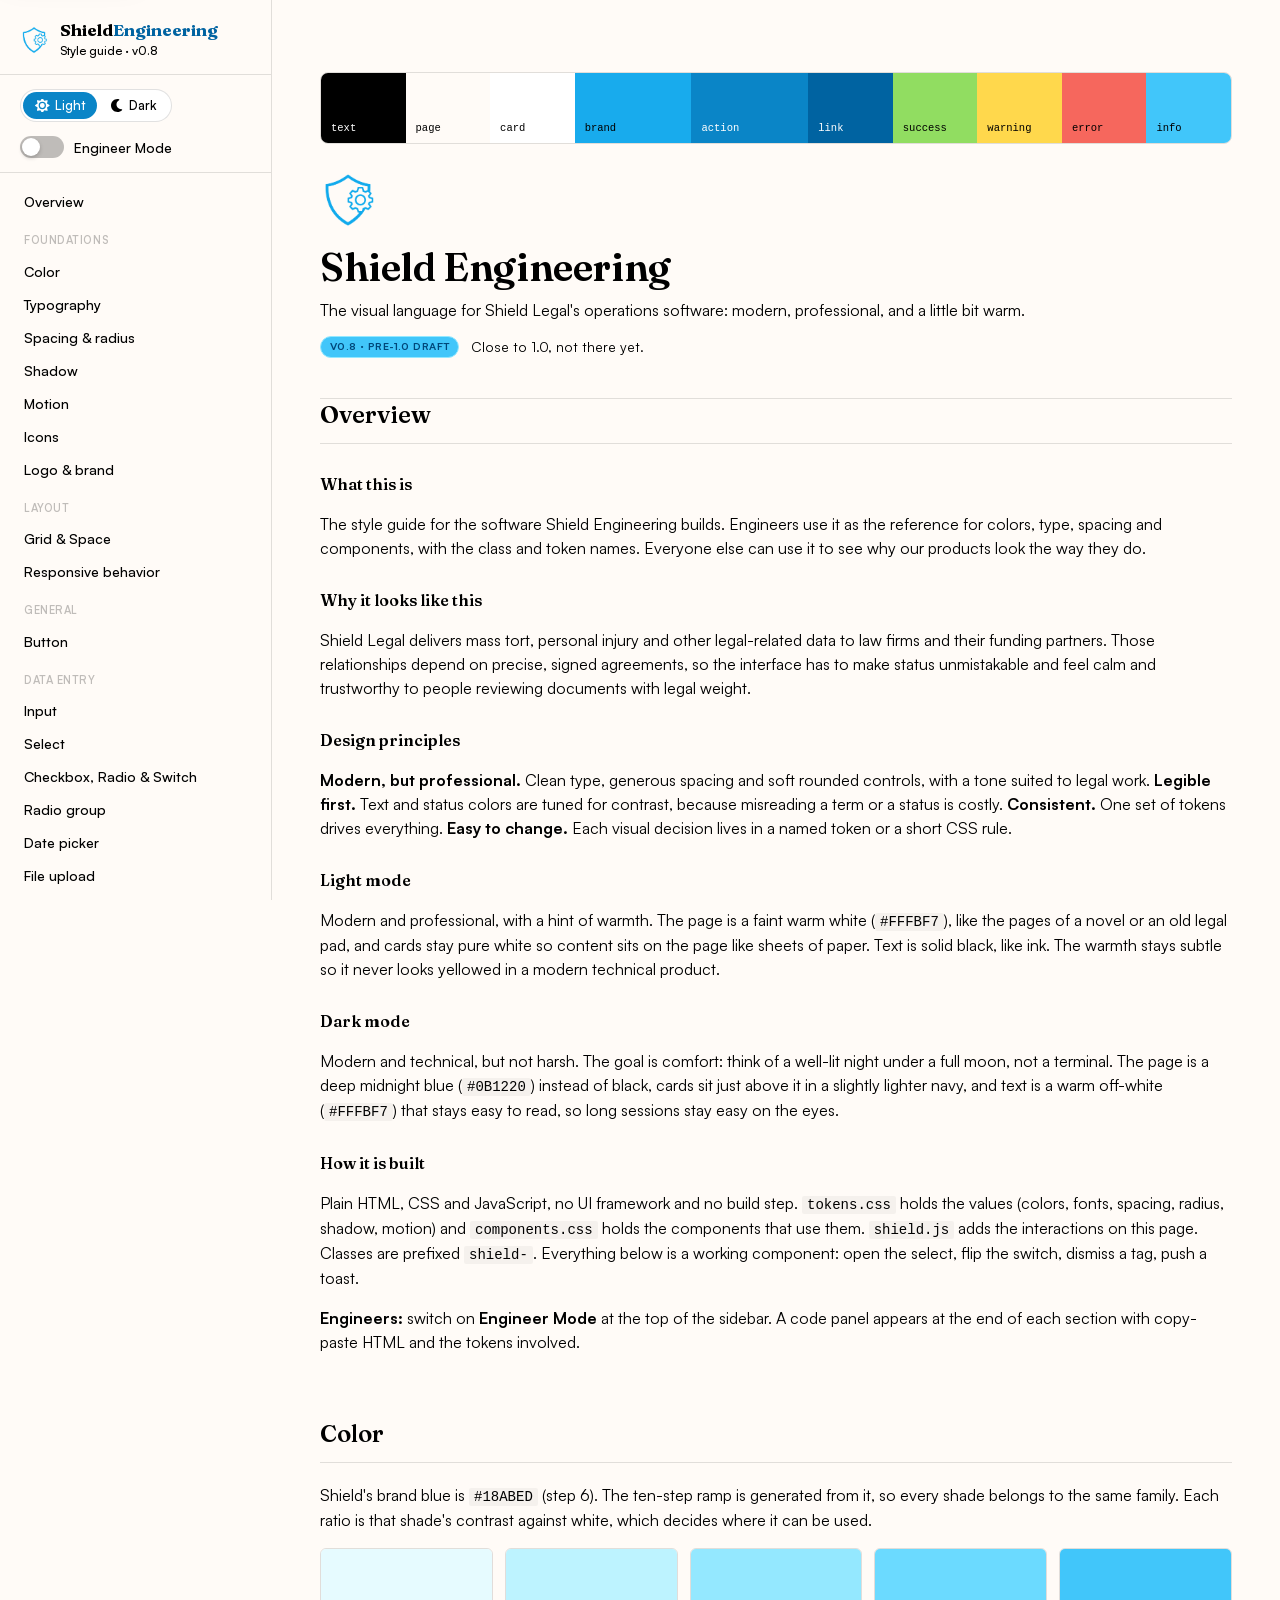
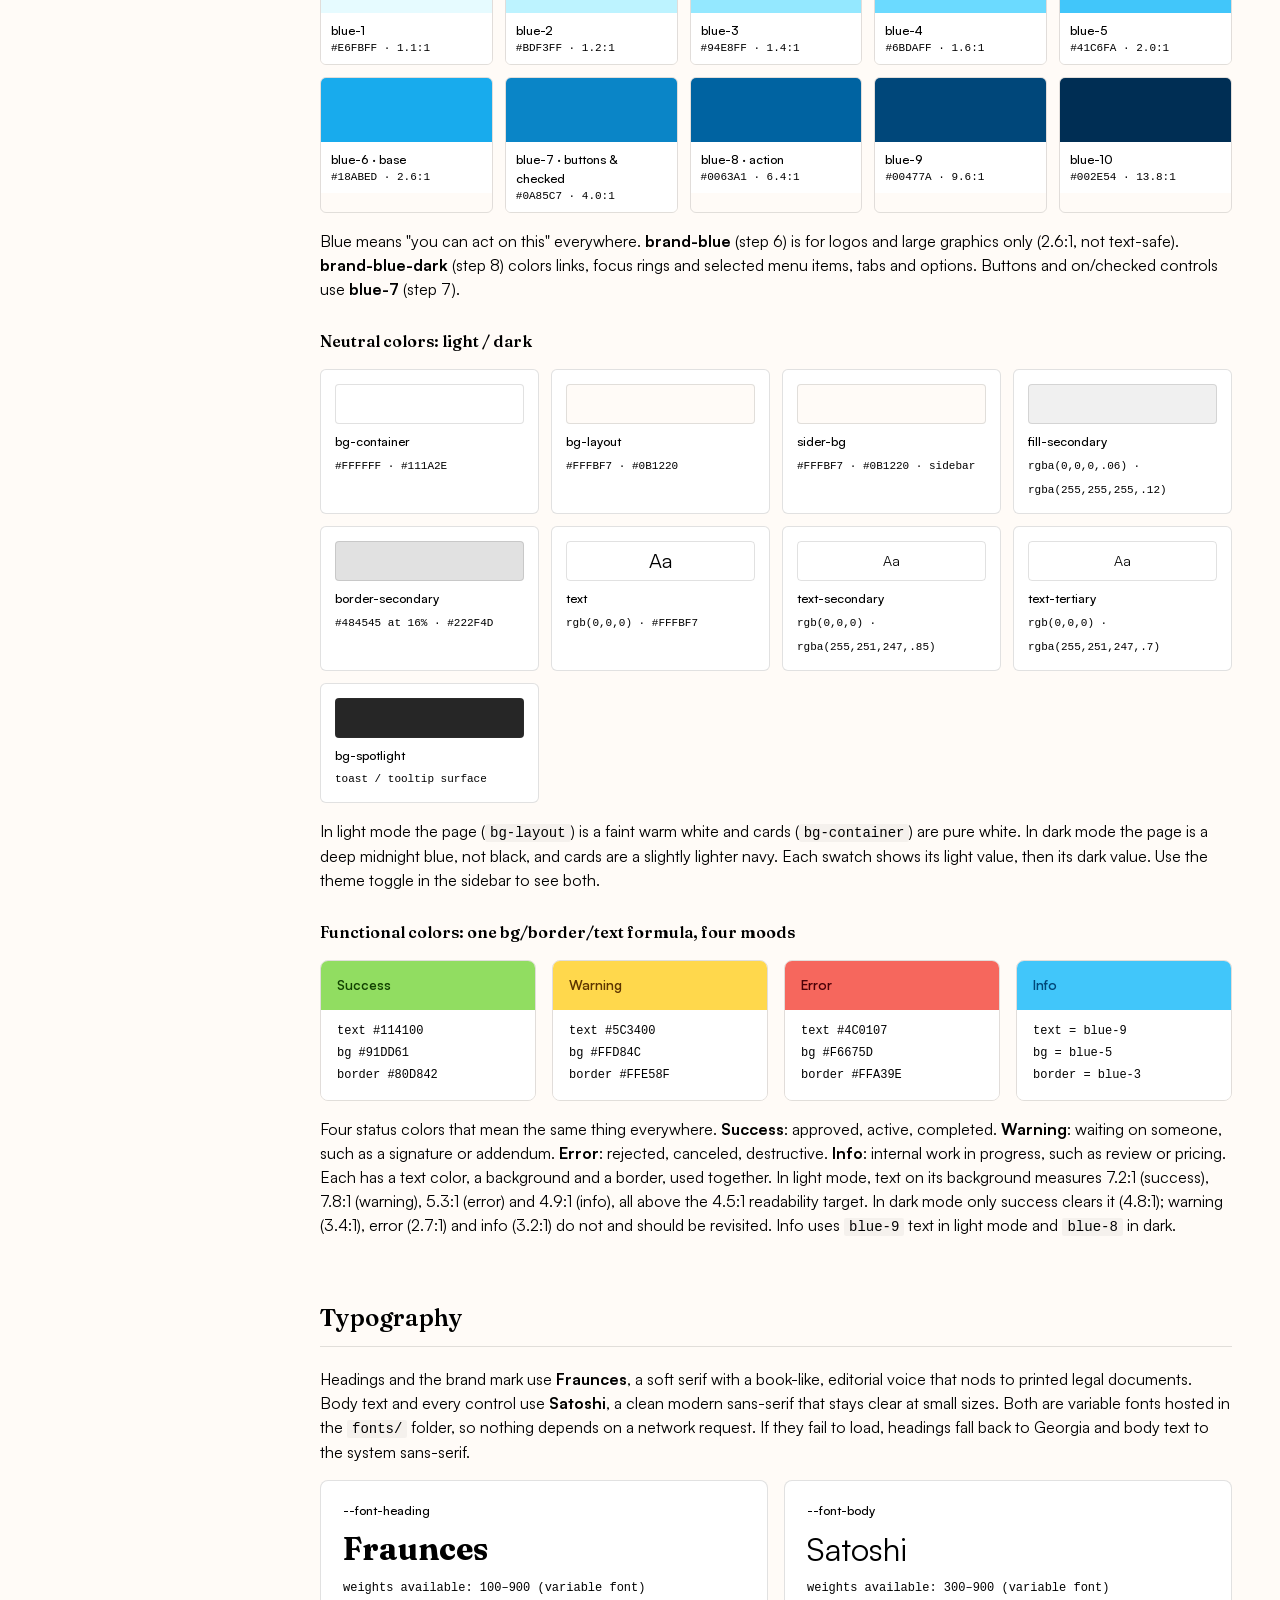
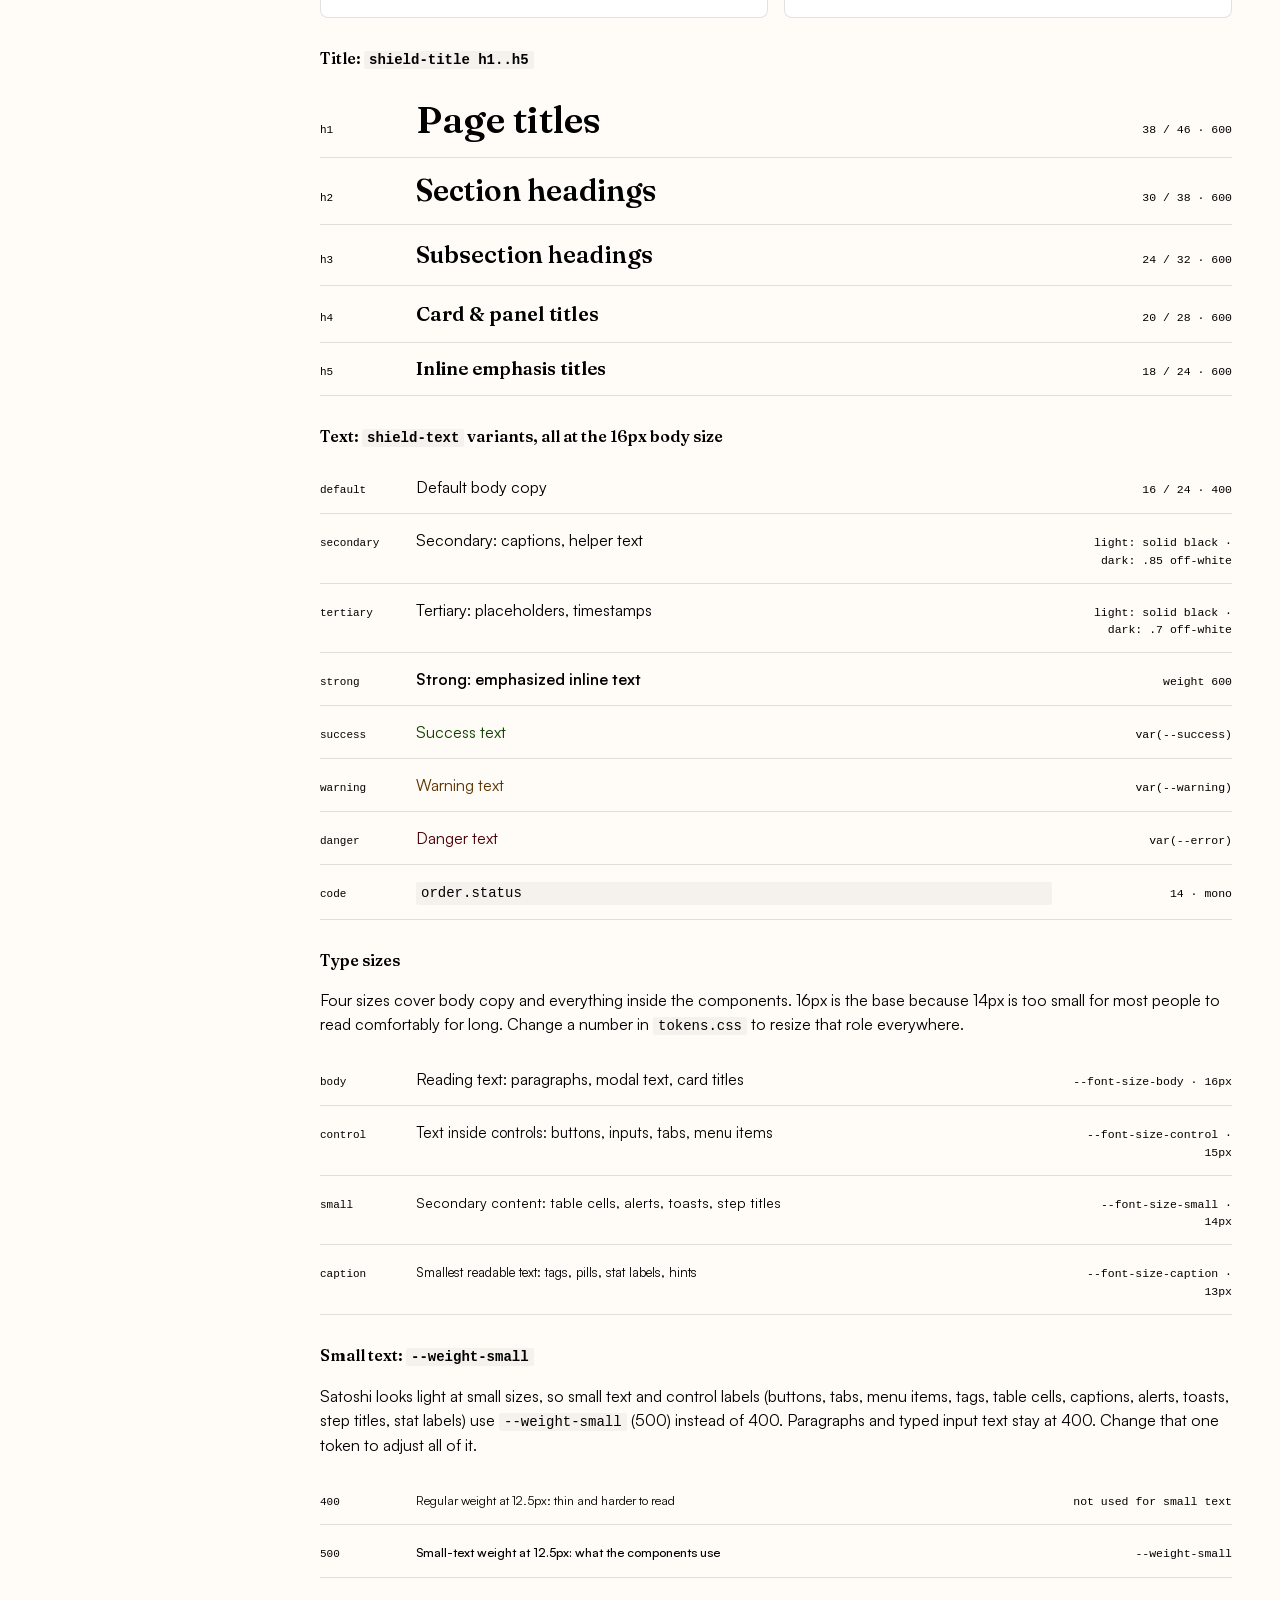
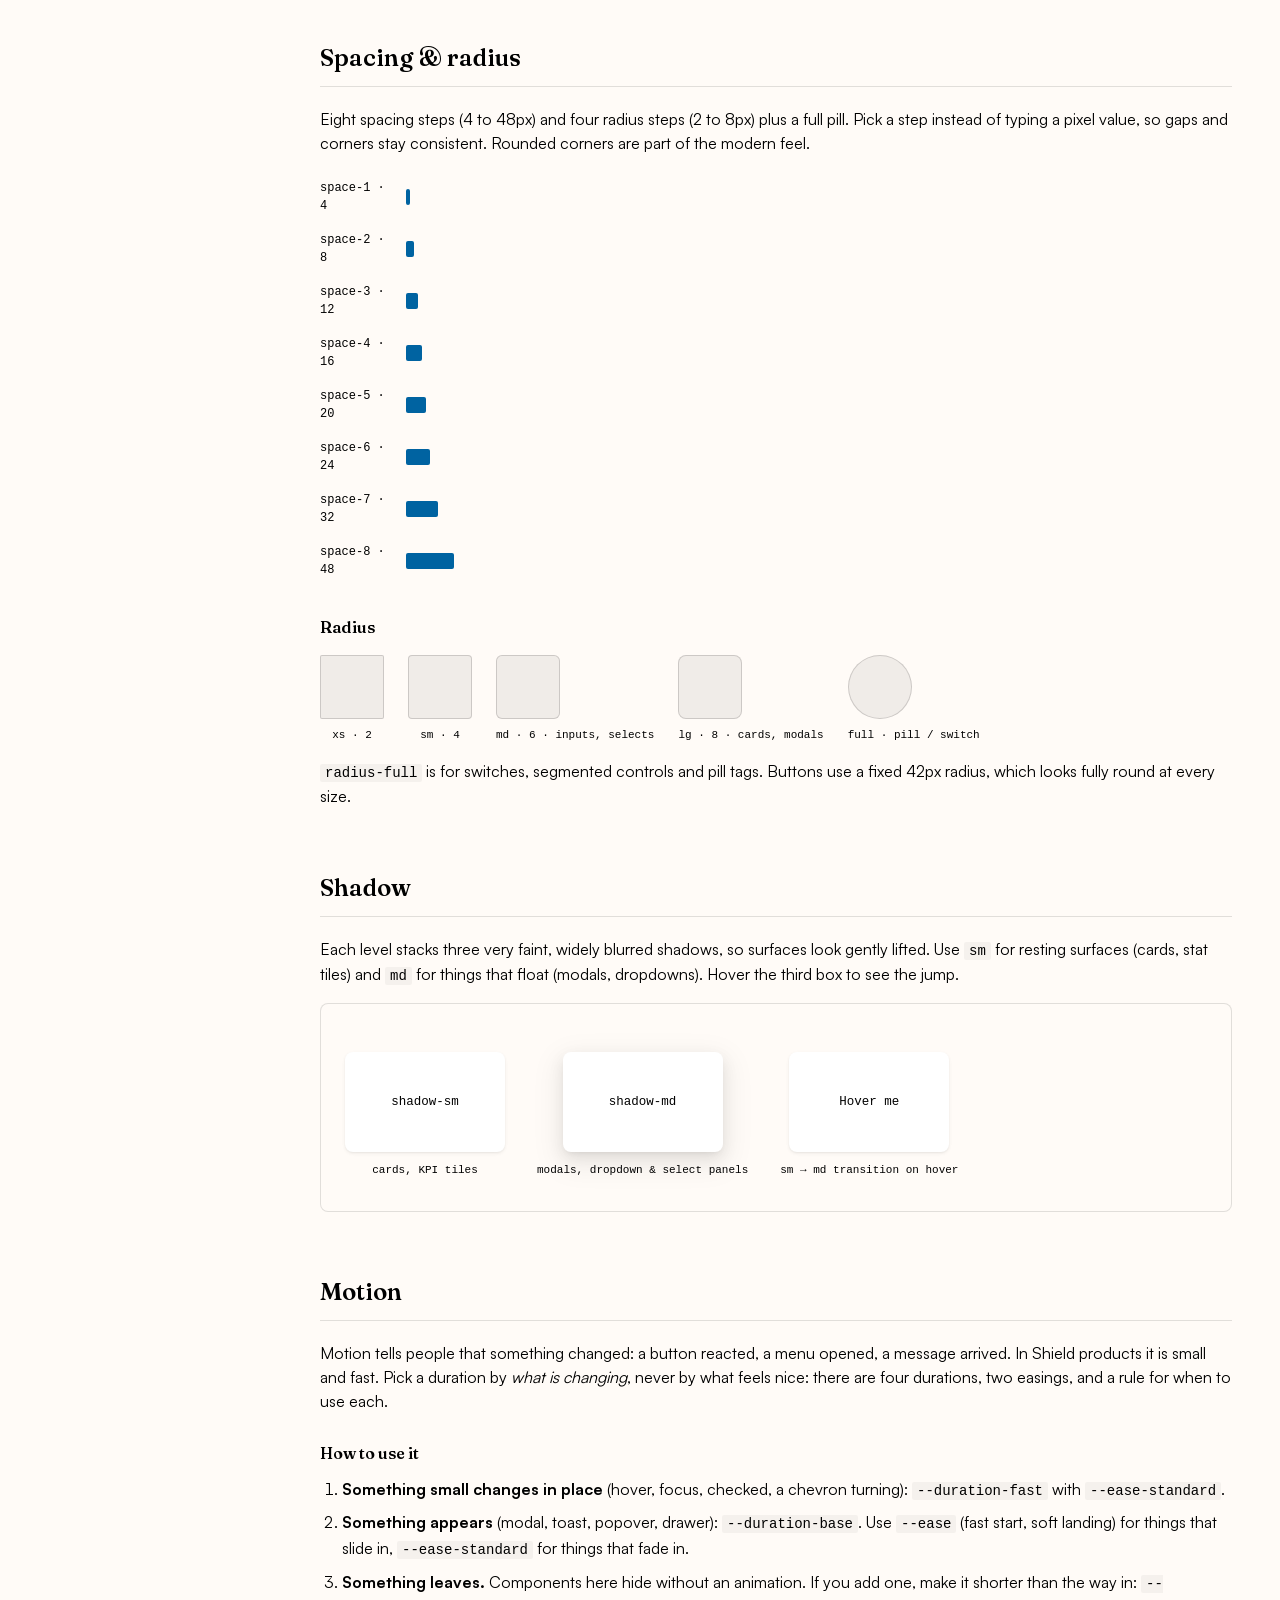
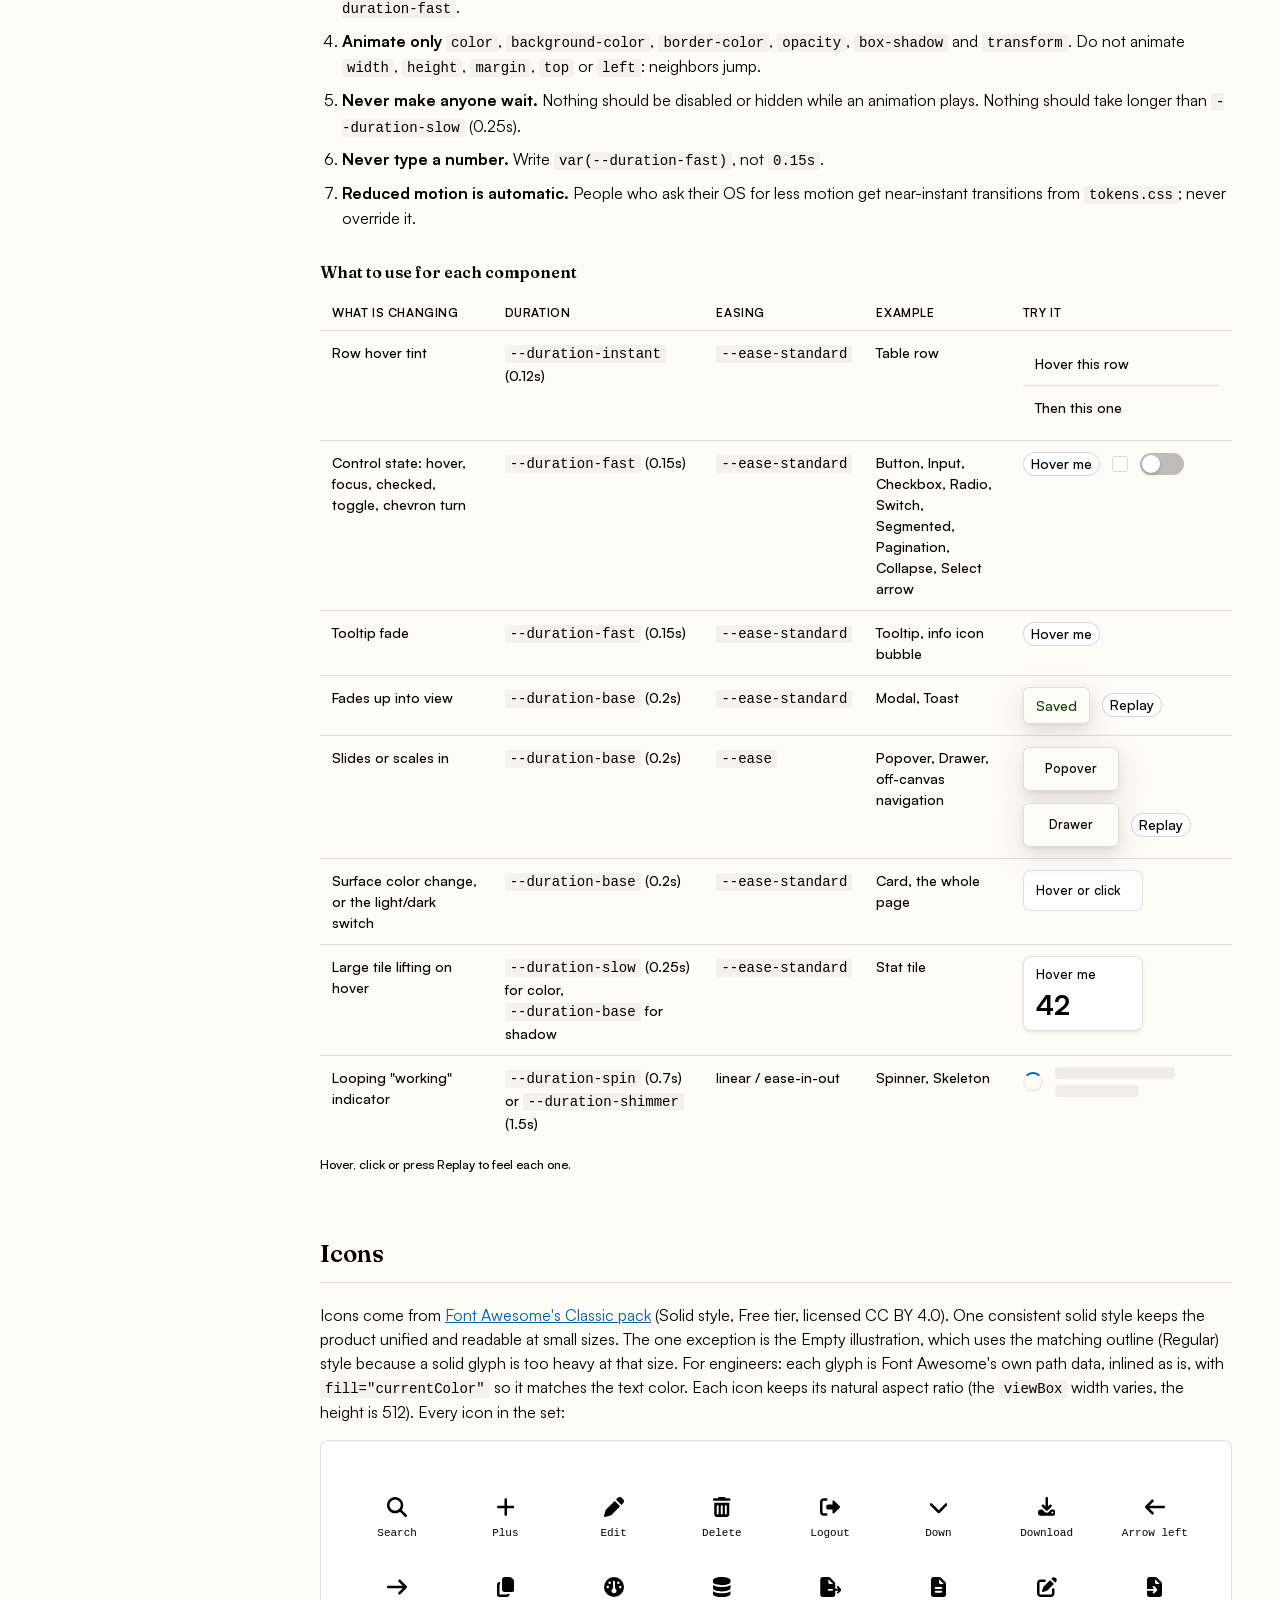
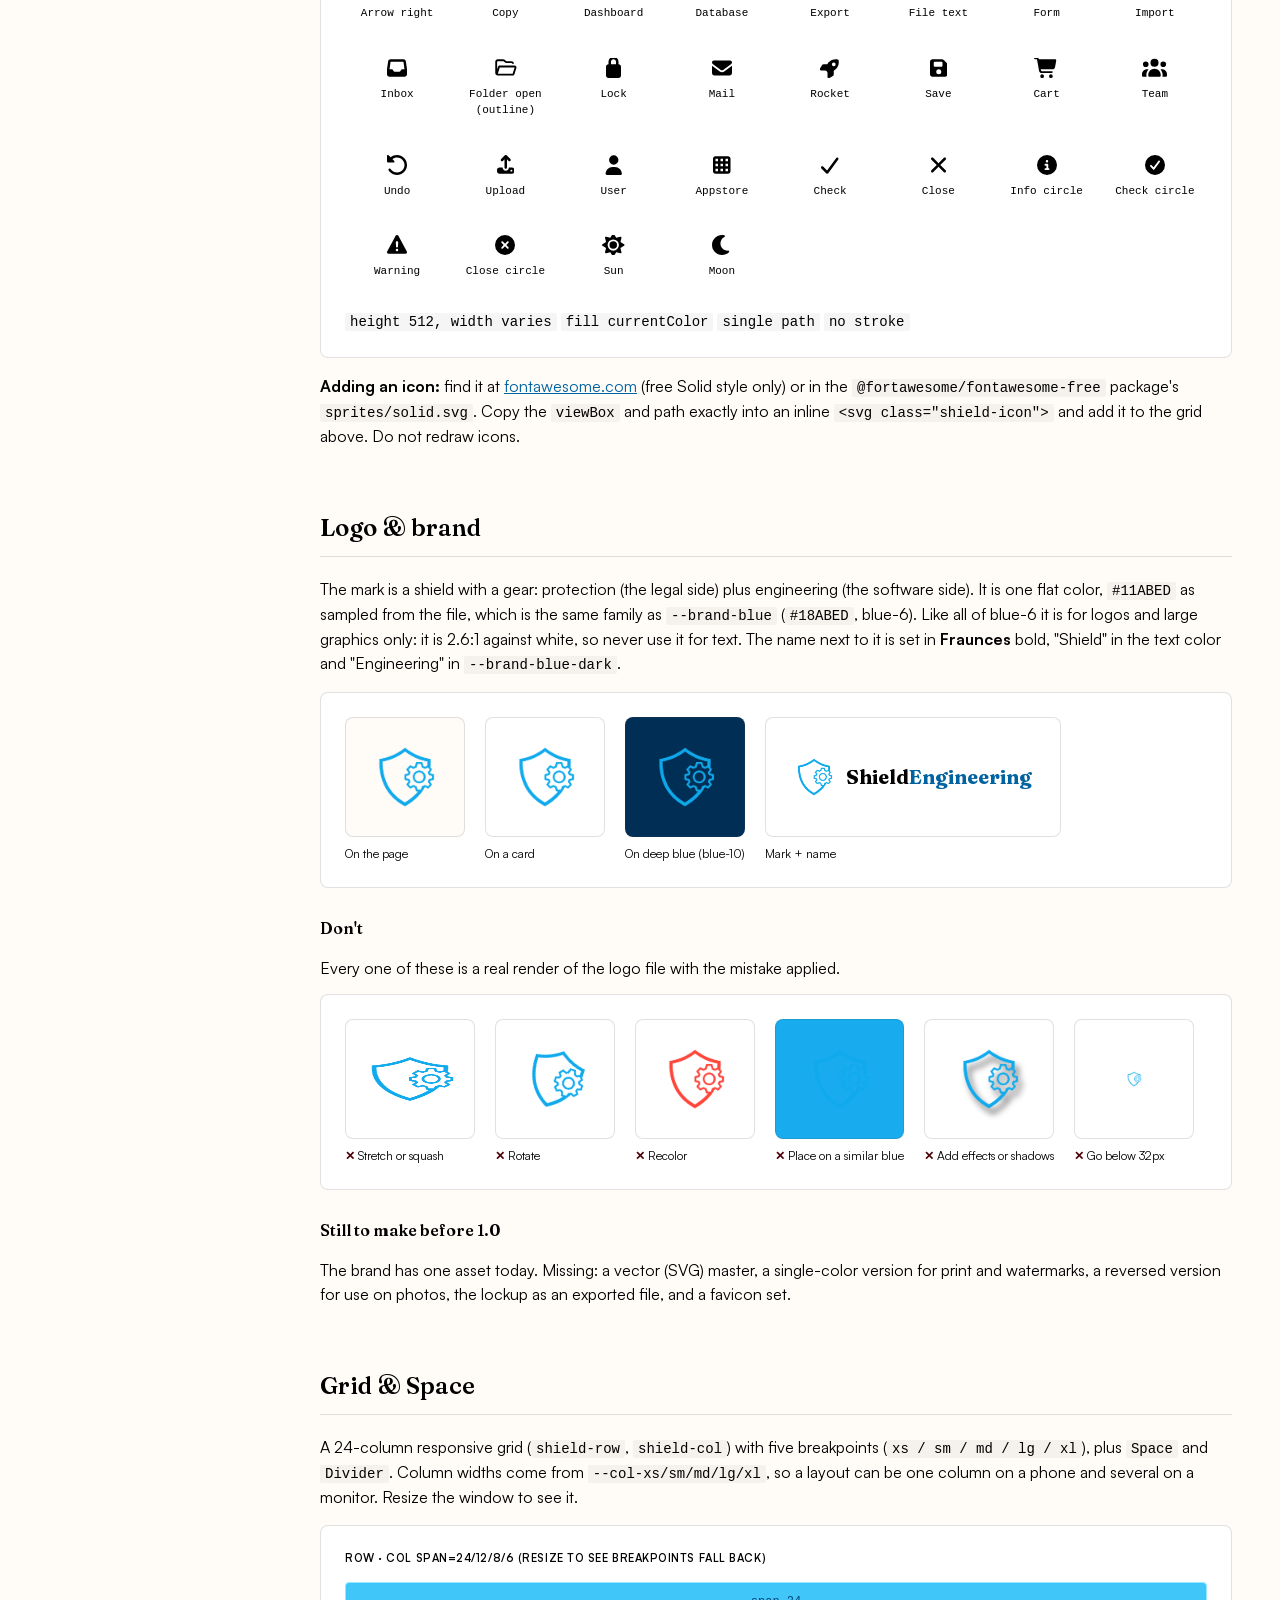
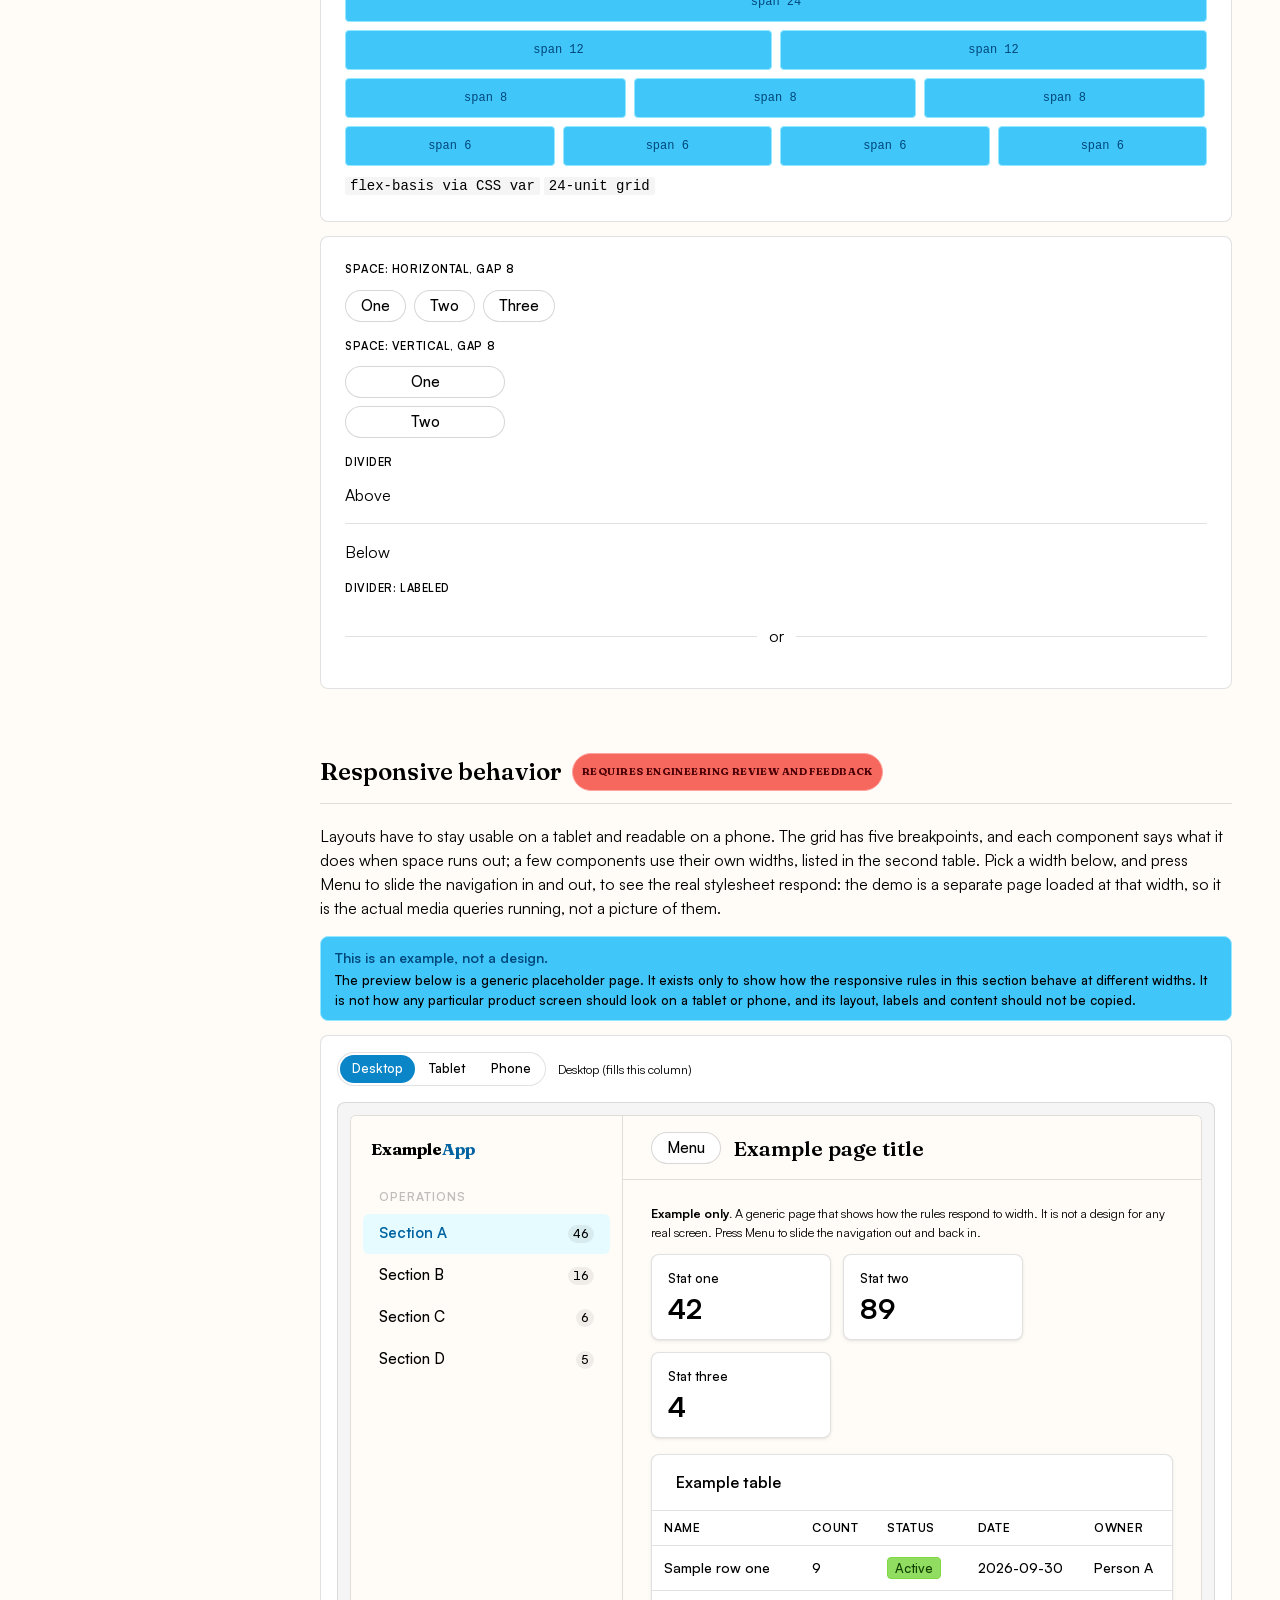
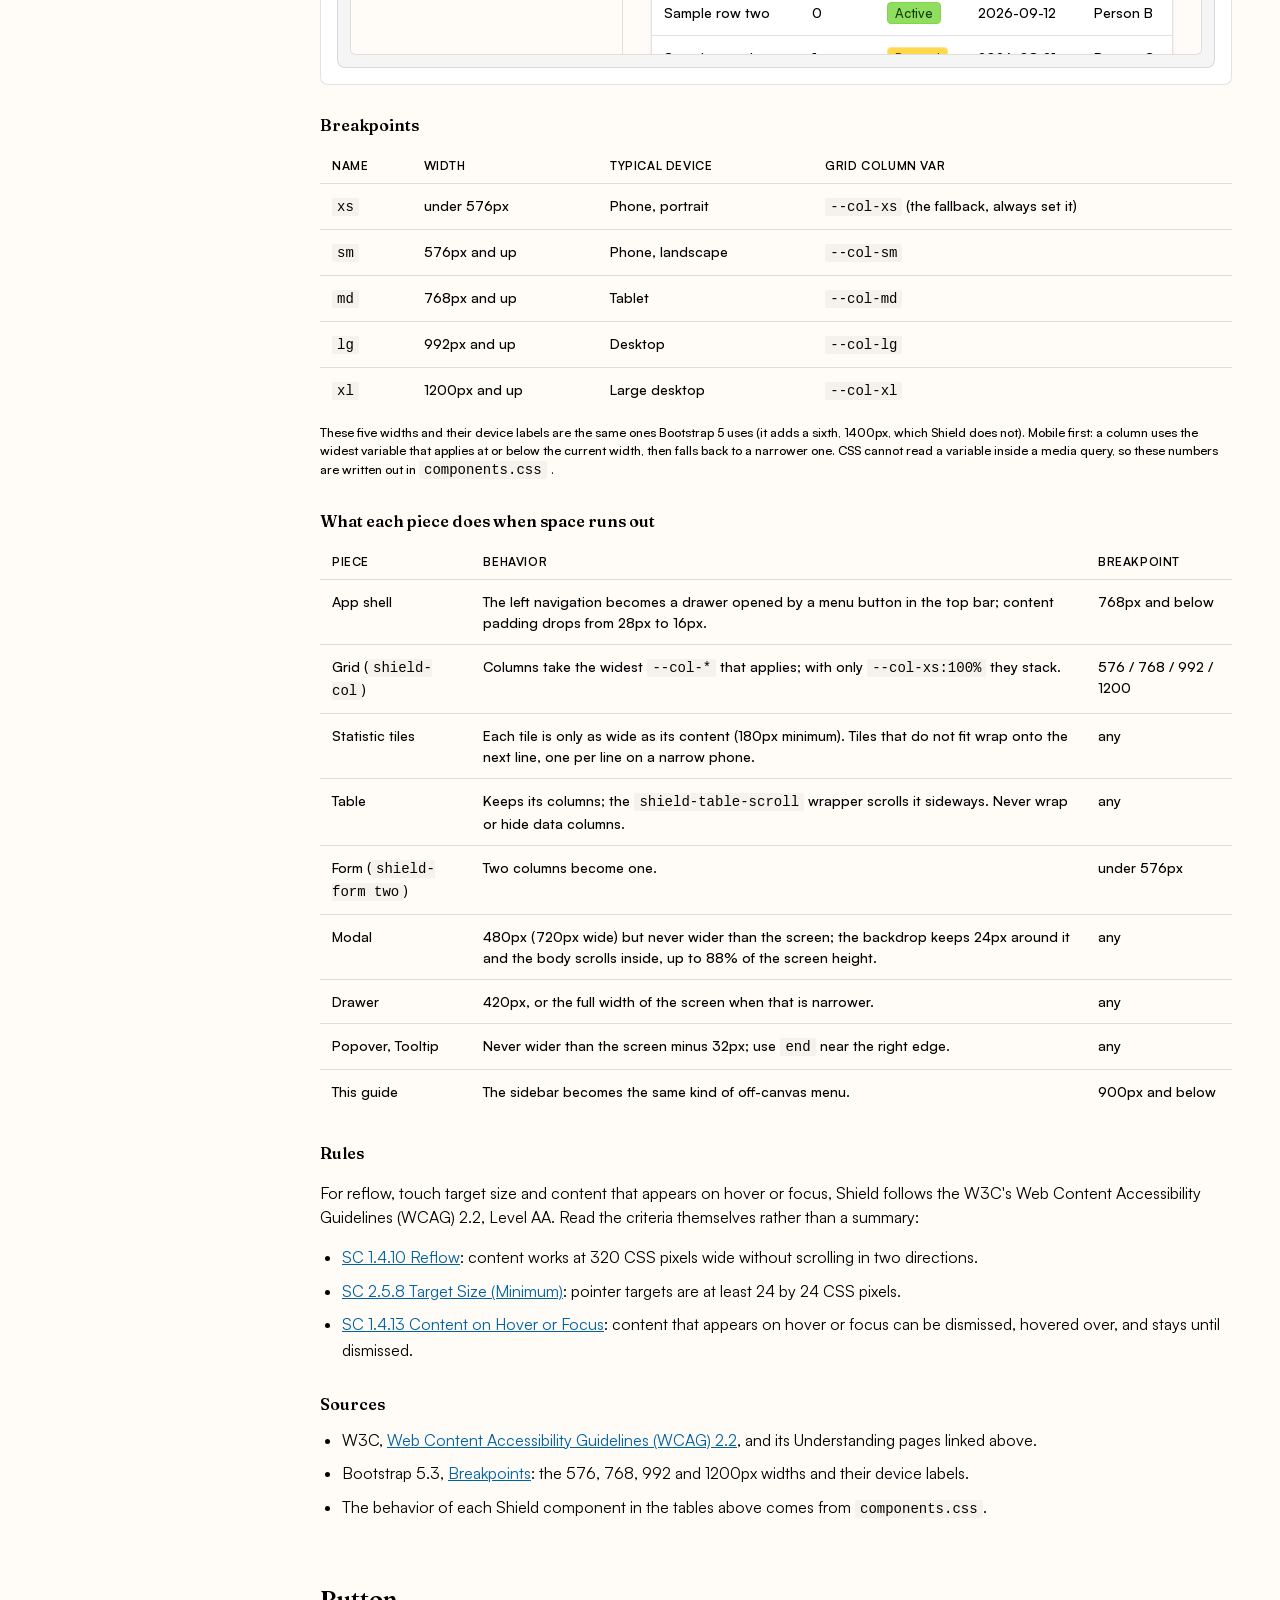
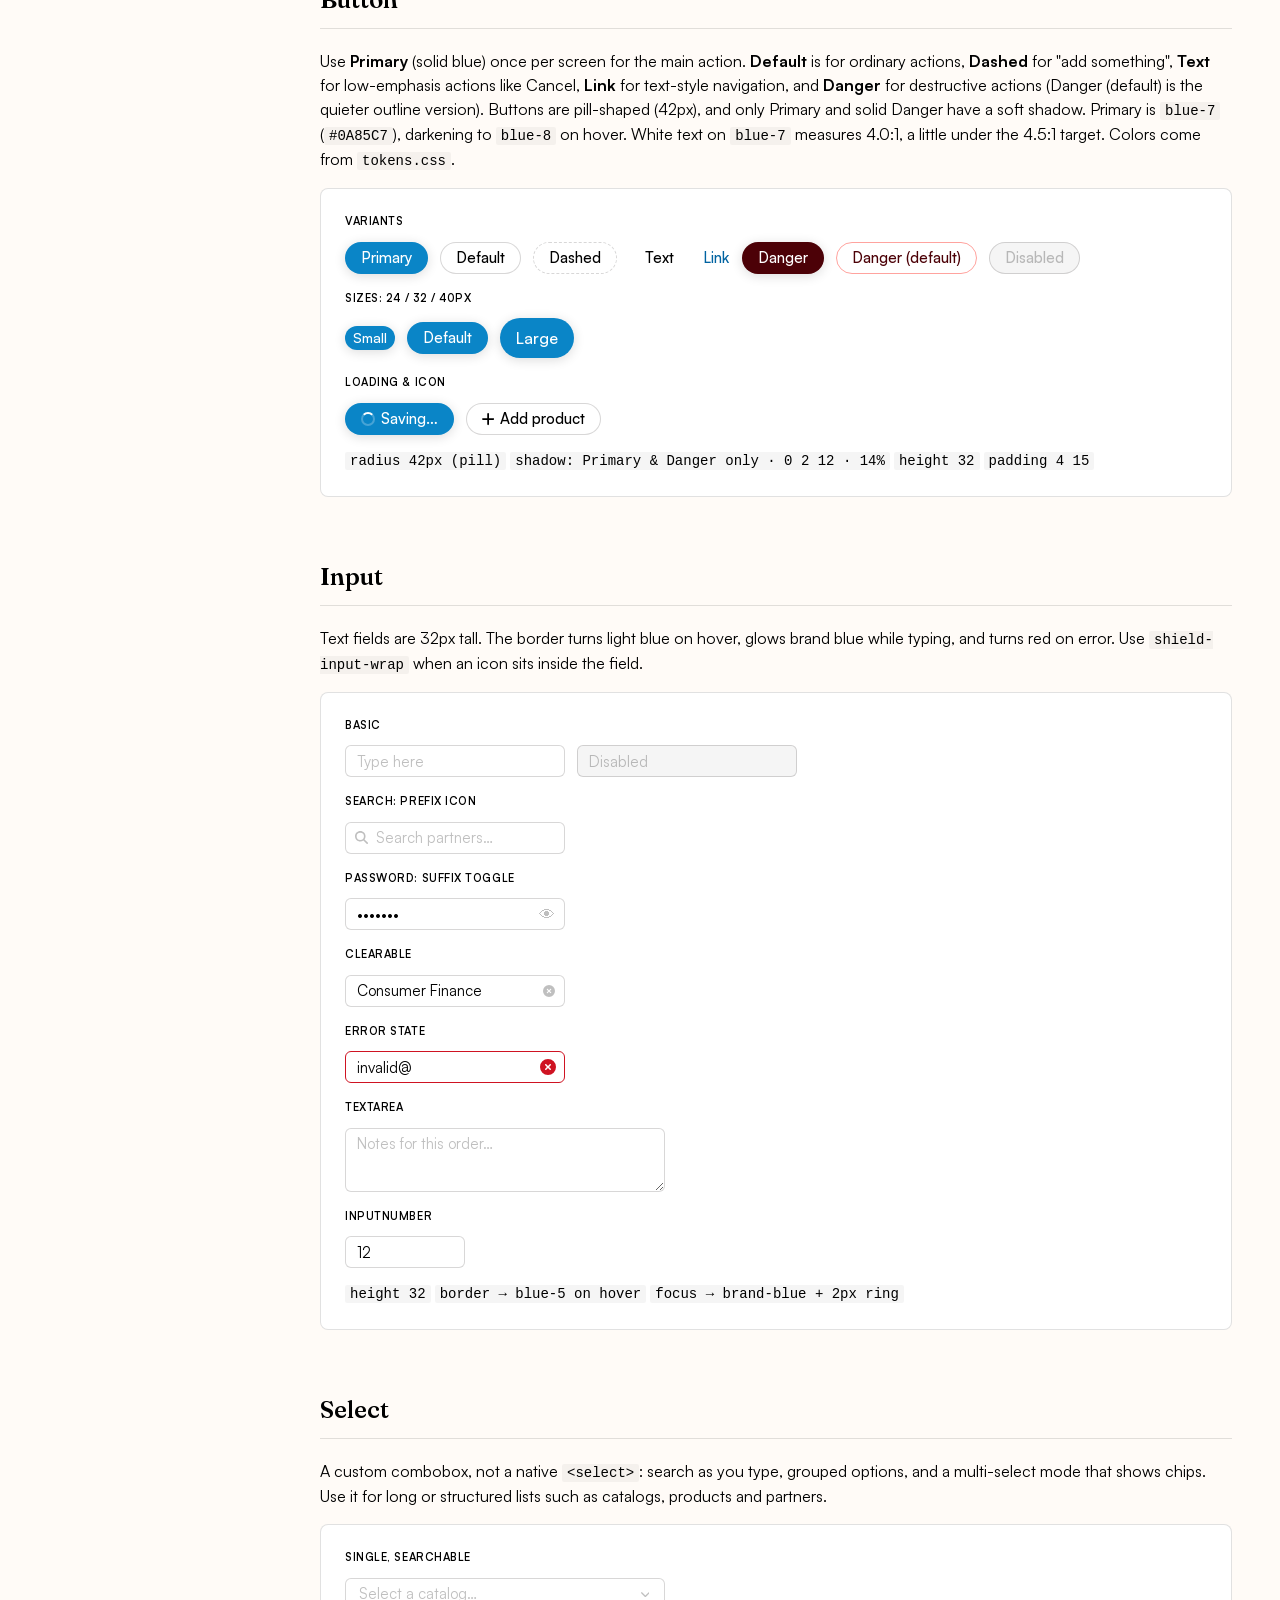
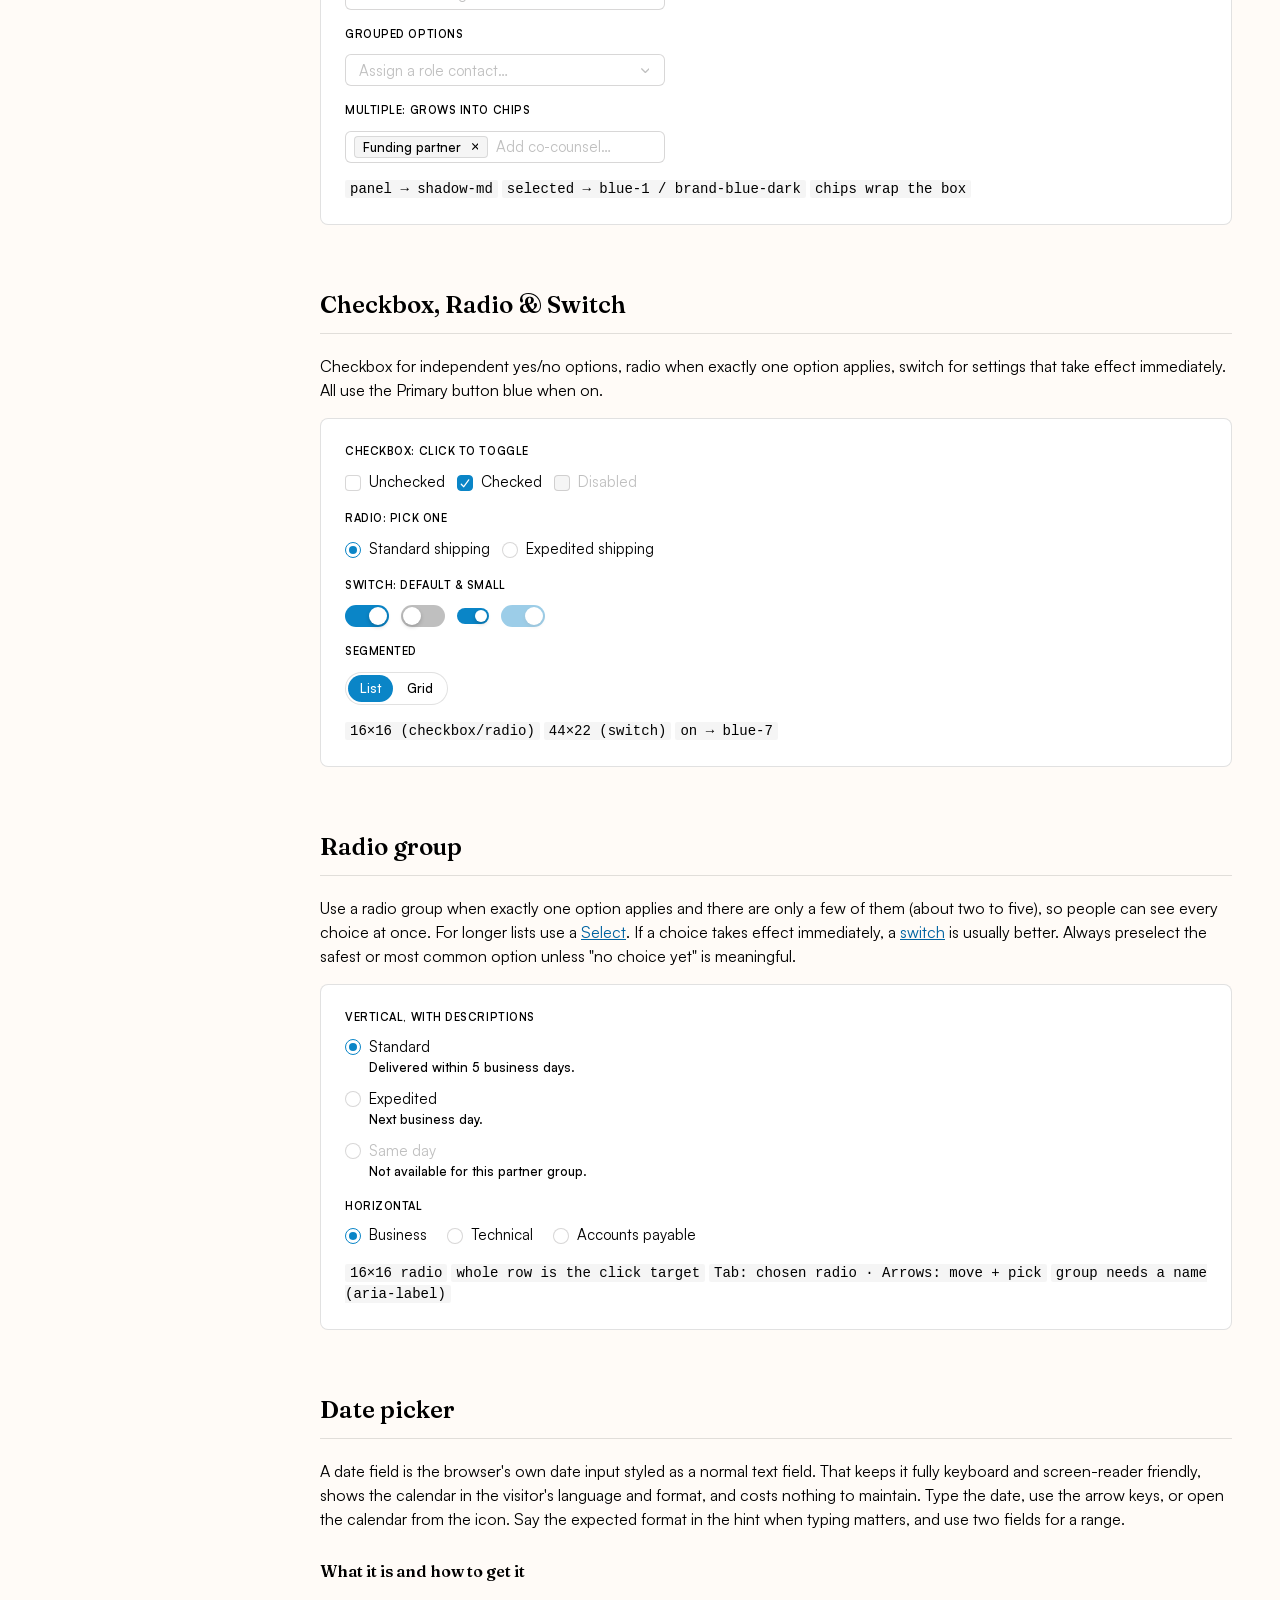
==== commit d7ae2d8b: "Remove Live and Beta heading tags, keep the engineering review tag Co-Authored-By: Claude Sonnet 5.5" ====
--- a/index.html
+++ b/index.html
@@ -435,7 +435,7 @@
     <!-- Motion tokens (--duration-*, --ease*) from tokens.css. The Try it cells reuse the real components and the same
          tokens, so the timing you feel is the timing in the table. sgReplayMotion is in shield.js. -->
     <section id="motion">
-      <h2>Motion <span class="live-badge new">Beta</span></h2>
+      <h2>Motion</h2>
       <p class="lede">Motion tells people that something changed: a button reacted, a menu opened, a message arrived. In Shield products it is small and fast. Pick a duration by <i>what is changing</i>, never by what feels nice: there are four durations, two easings, and a rule for when to use each.</p>
 
       <h3 class="sub">How to use it</h3>
@@ -530,7 +530,7 @@
     <!-- Logo usage. The one asset is source_images/Shield_Engineering_Icon.png (1254 x 1254, transparent).
          The "don't" examples are real renders of that file with a transform or filter applied. -->
     <section id="logo">
-      <h2>Logo &amp; brand <span class="live-badge new">Beta</span></h2>
+      <h2>Logo &amp; brand</h2>
       <p class="lede">The mark is a shield with a gear: protection (the legal side) plus engineering (the software side). It is one flat color, <code>#11ABED</code> as sampled from the file, which is the same family as <code>--brand-blue</code> (<code>#18ABED</code>, blue-6). Like all of blue-6 it is for logos and large graphics only: it is 2.6:1 against white, so never use it for text. The name next to it is set in <b style="color:var(--text)">Fraunces</b> bold, "Shield" in the text color and "Engineering" in <code>--brand-blue-dark</code>.</p>
       <div class="demo">
         <div class="sg-logo-row">
@@ -599,7 +599,7 @@
     <!-- Responsive behavior. The demo is a real iframe (responsive-demo.html) so the real @media rules run
          against its width. Breakpoints are the ones in components.css. -->
     <section id="responsive">
-      <h2>Responsive behavior <span class="live-badge">Live</span> <span class="live-badge review">Requires Engineering Review and Feedback</span></h2>
+      <h2>Responsive behavior <span class="live-badge review">Requires Engineering Review and Feedback</span></h2>
       <p class="lede">Layouts have to stay usable on a tablet and readable on a phone. The grid has five breakpoints, and each component says what it does when space runs out; a few components use their own widths, listed in the second table. Pick a width below, and press Menu to slide the navigation in and out, to see the real stylesheet respond: the demo is a separate page loaded at that width, so it is the actual media queries running, not a picture of them.</p>
       <div class="shield-alert info" style="margin-bottom:12px"><div class="shield-alert-body"><div class="shield-alert-title">This is an example, not a design.</div><div class="shield-alert-description">The preview below is a generic placeholder page. It exists only to show how the responsive rules in this section behave at different widths. It is not how any particular product screen should look on a tablet or phone, and its layout, labels and content should not be copied.</div></div></div>
       <div class="demo" style="padding:16px">
@@ -668,7 +668,7 @@
     <!-- Demonstrates the .shield-button component, variants, sizes, and states, from
              components.css. Static; clicking these buttons doesn't do anything. -->
     <section id="button">
-      <h2>Button <span class="live-badge">Live</span></h2>
+      <h2>Button</h2>
       <p class="lede">Use <b style="color:var(--text)">Primary</b> (solid blue) once per screen for the main action. <b style="color:var(--text)">Default</b> is for ordinary actions, <b style="color:var(--text)">Dashed</b> for "add something", <b style="color:var(--text)">Text</b> for low-emphasis actions like Cancel, <b style="color:var(--text)">Link</b> for text-style navigation, and <b style="color:var(--text)">Danger</b> for destructive actions (Danger (default) is the quieter outline version). Buttons are pill-shaped (42px), and only Primary and solid Danger have a soft shadow. Primary is <code>blue-7</code> (<code>#0A85C7</code>), darkening to <code>blue-8</code> on hover. White text on <code>blue-7</code> measures 4.0:1, a little under the 4.5:1 target. Colors come from <code>tokens.css</code>.</p>
       <div class="demo">
         <div class="demo-row"><span class="demo-label">Variants</span>
@@ -700,7 +700,7 @@
              own "Proposed" badge) driven by shield.js's sgHandleUpload/sgHandleDrop/
              sgRenderUploadFiles. -->
     <section id="input">
-      <h2>Input <span class="live-badge">Live</span></h2>
+      <h2>Input</h2>
       <p class="lede">Text fields are 32px tall. The border turns light blue on hover, glows brand blue while typing, and turns red on error. Use <code>shield-input-wrap</code> when an icon sits inside the field.</p>
       <div class="demo">
         <div class="demo-row"><span class="demo-label">Basic</span>
@@ -744,7 +744,7 @@
              comment above the Select functions in shield.js, sgSelectOpen/sgSelectFilter/
              sgSelectPick/sgSelectRemoveChip, for how open/search/pick/chips all fit together. -->
     <section id="select">
-      <h2>Select <span class="live-badge">Live</span></h2>
+      <h2>Select</h2>
       <p class="lede">A custom combobox, not a native <code>&lt;select&gt;</code>: search as you type, grouped options, and a multi-select mode that shows chips. Use it for long or structured lists such as catalogs, products and partners.</p>
       <div class="demo" style="min-height:260px">
         <div class="demo-row"><span class="demo-label">Single, searchable</span>
@@ -799,7 +799,7 @@
              components.css, each toggled by shield.js (sgToggleCheckbox, sgSelectRadio,
              sgToggleSwitch, sgSegPick). -->
     <section id="checkbox">
-      <h2>Checkbox, Radio &amp; Switch <span class="live-badge">Live</span></h2>
+      <h2>Checkbox, Radio &amp; Switch</h2>
       <p class="lede">Checkbox for independent yes/no options, radio when exactly one option applies, switch for settings that take effect immediately. All use the Primary button blue when on.</p>
       <div class="demo">
         <div class="demo-row"><span class="demo-label">Checkbox: click to toggle</span>
@@ -830,7 +830,7 @@
     <!-- Radio group: .shield-radio options wrapped in role="radiogroup". Keyboard: Tab to the chosen radio,
          arrow keys move and pick (shield.js, "Keyboard + label behavior"). -->
     <section id="radio">
-      <h2>Radio group <span class="live-badge">Live</span> <span class="live-badge new">Beta</span></h2>
+      <h2>Radio group</h2>
       <p class="lede">Use a radio group when exactly one option applies and there are only a few of them (about two to five), so people can see every choice at once. For longer lists use a <a href="#select">Select</a>. If a choice takes effect immediately, a <a href="#checkbox">switch</a> is usually better. Always preselect the safest or most common option unless "no choice yet" is meaningful.</p>
       <div class="demo">
         <div class="demo-row stack"><span class="demo-label">Vertical, with descriptions</span>
@@ -853,7 +853,7 @@
 
     <!-- Date picker: the native <input type="date"> styled as .shield-input; no custom calendar. -->
     <section id="datepicker">
-      <h2>Date picker <span class="live-badge">Live</span> <span class="live-badge new">Beta</span></h2>
+      <h2>Date picker</h2>
       <p class="lede">A date field is the browser's own date input styled as a normal text field. That keeps it fully keyboard and screen-reader friendly, shows the calendar in the visitor's language and format, and costs nothing to maintain. Type the date, use the arrow keys, or open the calendar from the icon. Say the expected format in the hint when typing matters, and use two fields for a range.</p>
       <h3 class="sub">What it is and how to get it</h3>
       <p class="lede">The native HTML date input, <code>&lt;input type="date"&gt;</code>. It is built into every browser, so there is nothing to install: add the element and the <code>shield-input</code> class. The calendar popup is drawn by the browser, so it looks different from browser to browser and cannot be restyled. People see the date as <b style="color:var(--text)">MM/DD/YYYY</b> (US browsers follow the visitor's language settings). Your code reads and writes the value as <code>YYYY-MM-DD</code>, which follows the ISO 8601 standard (as HTML uses it) and is how the element passes it along, not what is shown on screen. It is a plain calendar date with no time or time zone.</p>
@@ -879,10 +879,10 @@
       </ul>
     </section>
 
-    <!-- File upload, promoted from "Proposed" to Beta. CSS is in components.css (.shield-upload-*), behavior in shield.js. -->
+    <!-- File upload, CSS is in components.css (.shield-upload-*), behavior in shield.js. -->
     <section id="upload">
-      <h2>File upload <span class="live-badge">Live</span> <span class="live-badge new">Beta</span></h2>
-      <p class="lede">A dropzone for adding files by click or drag-and-drop, with a list of what was chosen. The hint names what is accepted (type and size) before the visitor tries. Each file can be removed. The real file input stays in the page and works with the keyboard: Tab to the dropzone and press Enter or Space to open the file picker. This component is new in v0.8, so it is Beta.</p>
+      <h2>File upload</h2>
+      <p class="lede">A dropzone for adding files by click or drag-and-drop, with a list of what was chosen. The hint names what is accepted (type and size) before the visitor tries. Each file can be removed. The real file input stays in the page and works with the keyboard: Tab to the dropzone and press Enter or Space to open the file picker.</p>
       <div class="demo">
         <div style="width:100%">
           <input type="file" id="upload-input" class="shield-upload-input" multiple onchange="sgHandleUpload(this)">
@@ -900,7 +900,7 @@
     <!-- Form layout: .shield-field/.shield-form from components.css. A label, control and hint are grouped
          and spaced by the shared classes instead of inline styles. -->
     <section id="forms">
-      <h2>Form layout <span class="live-badge new">Beta</span></h2>
+      <h2>Form layout</h2>
       <ul class="sg-steps-list">
         <li><b style="color:var(--text)">Label above the field,</b> always visible. A placeholder is an example, not a label.</li>
         <li><b style="color:var(--text)">Required fields</b> get a red asterisk before the label.</li>
@@ -947,7 +947,7 @@
              components.css. The × remove and checkable-toggle behavior come from shield.js's
              sgRemoveTag() and sgToggleCheckableTag(). -->
     <section id="tag">
-      <h2>Tag &amp; Pill <span class="live-badge">Live</span></h2>
+      <h2>Tag &amp; Pill</h2>
       <p class="lede">Small labels for status or category, using the four functional colors so a color means the same thing on every screen. Tags are rectangular, pills are rounder with a status dot, and checkable tags work as toggle filters.</p>
       <div class="demo">
         <div class="demo-row"><span class="demo-label">Tag: colors, click × to remove</span>
@@ -1012,7 +1012,7 @@
     <!-- Demonstrates the .shield-card component and its bordered-shadow / sm modifiers from
              components.css. Static. -->
     <section id="card">
-      <h2>Card <span class="live-badge">Live</span></h2>
+      <h2>Card</h2>
       <p class="lede">Groups related content. In light mode it is pure white on the warm page, like a sheet of paper. Add <code>bordered-shadow</code> for a floating tile and <code>small</code> for tighter padding.</p>
       <div class="demo" style="background:var(--bg-layout)">
         <div class="demo-row">
@@ -1035,9 +1035,9 @@
     <!-- Demonstrates .shield-table, wrapped in a .shield-table-scroll container so wide tables can
              scroll horizontally instead of breaking the page layout. Static. -->
     <section id="table">
-      <h2>Table <span class="live-badge">Live</span></h2>
+      <h2>Table</h2>
       <p class="lede">For dense, scannable data. Headers are small, gray and uppercase, rows are separated by thin lines and highlight on hover. Wrap tables in the scroll container so wide ones scroll sideways on small screens.</p>
-<h3 class="sub">Sorting, selection and bulk actions <span class="live-badge new">Beta</span></h3>
+<h3 class="sub">Sorting, selection and bulk actions</h3>
       <p class="lede">For long working lists. <b style="color:var(--text)">Sort</b> by clicking a column heading; the arrow and <code>aria-sort</code> show the direction, and the change is announced. <b style="color:var(--text)">Select</b> rows with the checkboxes in the first column; the header checkbox selects all and shows a dash when only some are chosen. When anything is selected, a <b style="color:var(--text)">bulk bar</b> appears above the table with the count and the actions that apply to every selected row.</p>
       <div class="demo" style="padding:0">
         <div class="shield-bulk-bar" id="orders-bulk" hidden>
@@ -1118,7 +1118,7 @@
     <!-- Demonstrates .shield-alert banners in each mood (success/warning/error/info). The ×
              dismiss button calls shield.js's sgDismissAlert(). -->
     <section id="alert">
-      <h2>Alert <span class="live-badge">Live</span></h2>
+      <h2>Alert</h2>
       <p class="lede">A banner that stays until dismissed, in four moods: info, success, warning and error. Use a Toast for a quick confirmation instead.</p>
       <div class="demo">
         <div class="demo-row stack">
@@ -1135,7 +1135,7 @@
              and the Escape-to-close listener near the top of shield.js. The delete-confirm
              modal's Delete button is driven by sgDeleteConfirmInput() (type-to-confirm). -->
     <section id="modal">
-      <h2>Modal <span class="live-badge">Live</span></h2>
+      <h2>Modal</h2>
       <p class="lede">A modal interrupts on purpose, so use it for decisions and focused tasks. 480px wide by default, 720px when it needs more room. Destructive deletes use type-to-confirm: the button stays disabled until the exact word is typed.</p>
       <div class="demo">
         <div class="demo-row">
@@ -1176,7 +1176,7 @@
 
     <!-- Drawer: same structure as Modal, slides in from the right. -->
     <section id="drawer">
-      <h2>Drawer <span class="live-badge">Live</span> <span class="live-badge new">Beta</span></h2>
+      <h2>Drawer</h2>
       <p class="lede">Use a drawer when the user may want to click a button to see more information without leaving the page. It slides in from the right, dims the page, traps focus, closes on Escape or a click outside, and returns focus to the button that opened it.</p>
       <div class="demo">
         <div class="demo-row">
@@ -1236,7 +1236,7 @@
              a toast in the .shield-toast-stack (see the very end of this file, just before
              shield.js is loaded) and removes it again after 3 seconds. -->
     <section id="toast">
-      <h2>Toast <span class="live-badge">Live</span></h2>
+      <h2>Toast</h2>
       <p class="lede">A brief confirmation, for example "Saved". Pushed from code with <code>useToast()</code>, shown top-center, and gone after 3 seconds. Use an Alert if the message needs to stay.</p>
       <div class="demo">
         <div class="demo-row">
@@ -1248,7 +1248,7 @@
 
     <!-- Tooltip + info icon (.shield-tooltip, .shield-info-tip) from components.css. -->
     <section id="tooltip">
-      <h2>Tooltip <span class="live-badge">Live</span> <span class="live-badge new">Beta</span></h2>
+      <h2>Tooltip</h2>
       <p class="lede">A short, non-interactive explanation that appears when a control is hovered or focused. It is for <i>extra</i> information: if people need it to complete the task, put it on the page. Keep it to a sentence or two, never put links or buttons inside (use a <a href="#popover">Popover</a> for that), and make it work from the keyboard. It stays open while the pointer is over it and Escape dismisses it, as WCAG 1.4.13 requires. Hover or tab to the examples.</p>
       <div class="demo" style="padding-bottom:80px">
         <div class="demo-row"><span class="demo-label">On a control</span>
@@ -1267,7 +1267,7 @@
 
     <!-- Popover: click-triggered panel with a title, text and actions. -->
     <section id="popover">
-      <h2>Popover <span class="live-badge">Live</span> <span class="live-badge new">Beta</span></h2>
+      <h2>Popover</h2>
       <p class="lede">A small panel opened by a click that holds a title, a few lines of text and, if needed, buttons. Use it for explanations with a next step ("Why is this locked?" with a Create change request button) or a quick choice that doesn't deserve a modal. It closes when you click the trigger again, click outside, press Escape (focus goes back to the trigger), or use one of its buttons. Don't put forms or long content in it: that is a <a href="#drawer">Drawer</a> or a <a href="#modal">Modal</a>.</p>
       <h3 class="sub">Popover or tooltip?</h3>
       <p class="lede">If the person only needs a hint, use a <a href="#tooltip">tooltip</a>. If they need to read something longer or take an action, use a popover.</p>
@@ -1309,7 +1309,7 @@
     <!-- Steps. Each step keeps its own state (data-state: todo / partial / done); sgStepsRender() in shield.js draws
          done / partial / not started, and data-current only marks which step is being viewed. -->
     <section id="steps">
-      <h2>Steps <span class="live-badge">Live</span></h2>
+      <h2>Steps</h2>
       <p class="lede">Shows progress through a multi-stage process, such as creating an offer. Each step is not started, in progress (half-filled dot) or done (checkmark). The step you are looking at is marked separately with a bold title and a soft ring, so going back to an earlier step never changes a later step's state.</p>
       <div class="demo">
         <div class="demo-row"><span class="demo-label">Try it: click Partner signature, press Start filling in, then click Internal review</span></div>
@@ -1334,7 +1334,7 @@
     <!-- Demonstrates .shield-tabs-bar / .shield-tab-panel. Clicking a tab calls shield.js's
              sgShowTab(), which shows the matching panel and hides the others. -->
     <section id="tabs">
-      <h2>Tabs <span class="live-badge">Live</span></h2>
+      <h2>Tabs</h2>
       <p class="lede">Switches between related views of the same record without leaving the page. The active tab is blue with an underline.</p>
       <div class="demo">
         <div class="shield-tabs-bar" id="tabs-demo" role="tablist" aria-label="Offer sections">
@@ -1353,7 +1353,7 @@
     <!-- Demonstrates .shield-collapse-item, built on the native <details>/<summary> elements,
              the browser handles open/close on its own, no shield.js function is involved. -->
     <section id="collapse">
-      <h2>Collapse <span class="live-badge">Live</span></h2>
+      <h2>Collapse</h2>
       <p class="lede">Expandable sections for secondary detail, built on the native <code>&lt;details&gt;</code> and <code>&lt;summary&gt;</code> elements, so no JavaScript is needed.</p>
       <div class="demo" style="padding:0 24px">
         <details class="shield-collapse-item" open>
@@ -1370,7 +1370,7 @@
     <!-- Demonstrates .shield-dropdown. The trigger button calls shield.js's sgDropdownToggle();
              a page-wide listener in shield.js closes it on an outside click or Escape. -->
     <section id="dropdown">
-      <h2>Dropdown <span class="live-badge">Live</span></h2>
+      <h2>Dropdown</h2>
       <p class="lede">A small menu of actions opened from a button, often at the end of a table row. Items marked <code>danger</code> are red so destructive choices stand out.</p>
       <div class="demo">
         <div class="demo-row">
@@ -1392,7 +1392,7 @@
     <!-- Demonstrates .shield-menu, the same component that styles this page's own sidebar nav.
              Clicking an item calls shield.js's sgSelectMenuItem() to mark it active. -->
     <section id="menu">
-      <h2>Menu <span class="live-badge">Live</span></h2>
+      <h2>Menu</h2>
       <p class="lede">Main navigation. Its background is the <code>sider-bg</code> token, with separate light and dark values. The selected item uses <code>blue-1</code> and <code>brand-blue-dark</code>, the same pairing as <a href="#select">Select</a>'s selected option.</p>
       <div class="demo">
         <nav class="shield-menu" style="width:220px">
@@ -1417,7 +1417,7 @@
 
     <!-- Breadcrumb: nav > ol > li, last item aria-current. -->
     <section id="breadcrumb">
-      <h2>Breadcrumb <span class="live-badge new">Beta</span></h2>
+      <h2>Breadcrumb</h2>
       <p class="lede">Shows where the current page sits (Partner groups, then one partner group, then its contacts) and gives a one-click way back up. Use it on pages two or more levels deep. The last item is the current page and is not a link. Don't use it as the only navigation, and don't use it on top-level pages.</p>
       <div class="demo">
         <div class="demo-row stack">
@@ -1430,7 +1430,7 @@
 
     <!-- Pagination: the nav is empty in the HTML; sgPaginationRender (shield.js) draws it. -->
     <section id="pagination">
-      <h2>Pagination <span class="live-badge">Live</span> <span class="live-badge new">Beta</span></h2>
+      <h2>Pagination</h2>
       <p class="lede">Splits a long list into pages. Always show the first and last page, the current page and its neighbors, with an ellipsis for the gap, plus Previous and Next and a plain "1–10 of 118" summary. Use it for tables and lists that are too long to scroll comfortably; for a short list, show everything. After changing page, focus stays on the control and the summary is announced to screen readers.</p>
       <div class="demo">
         <nav class="shield-pagination" id="pager-demo" aria-label="Pagination" data-total-pages="12" data-total="118" data-per-page="10"></nav>
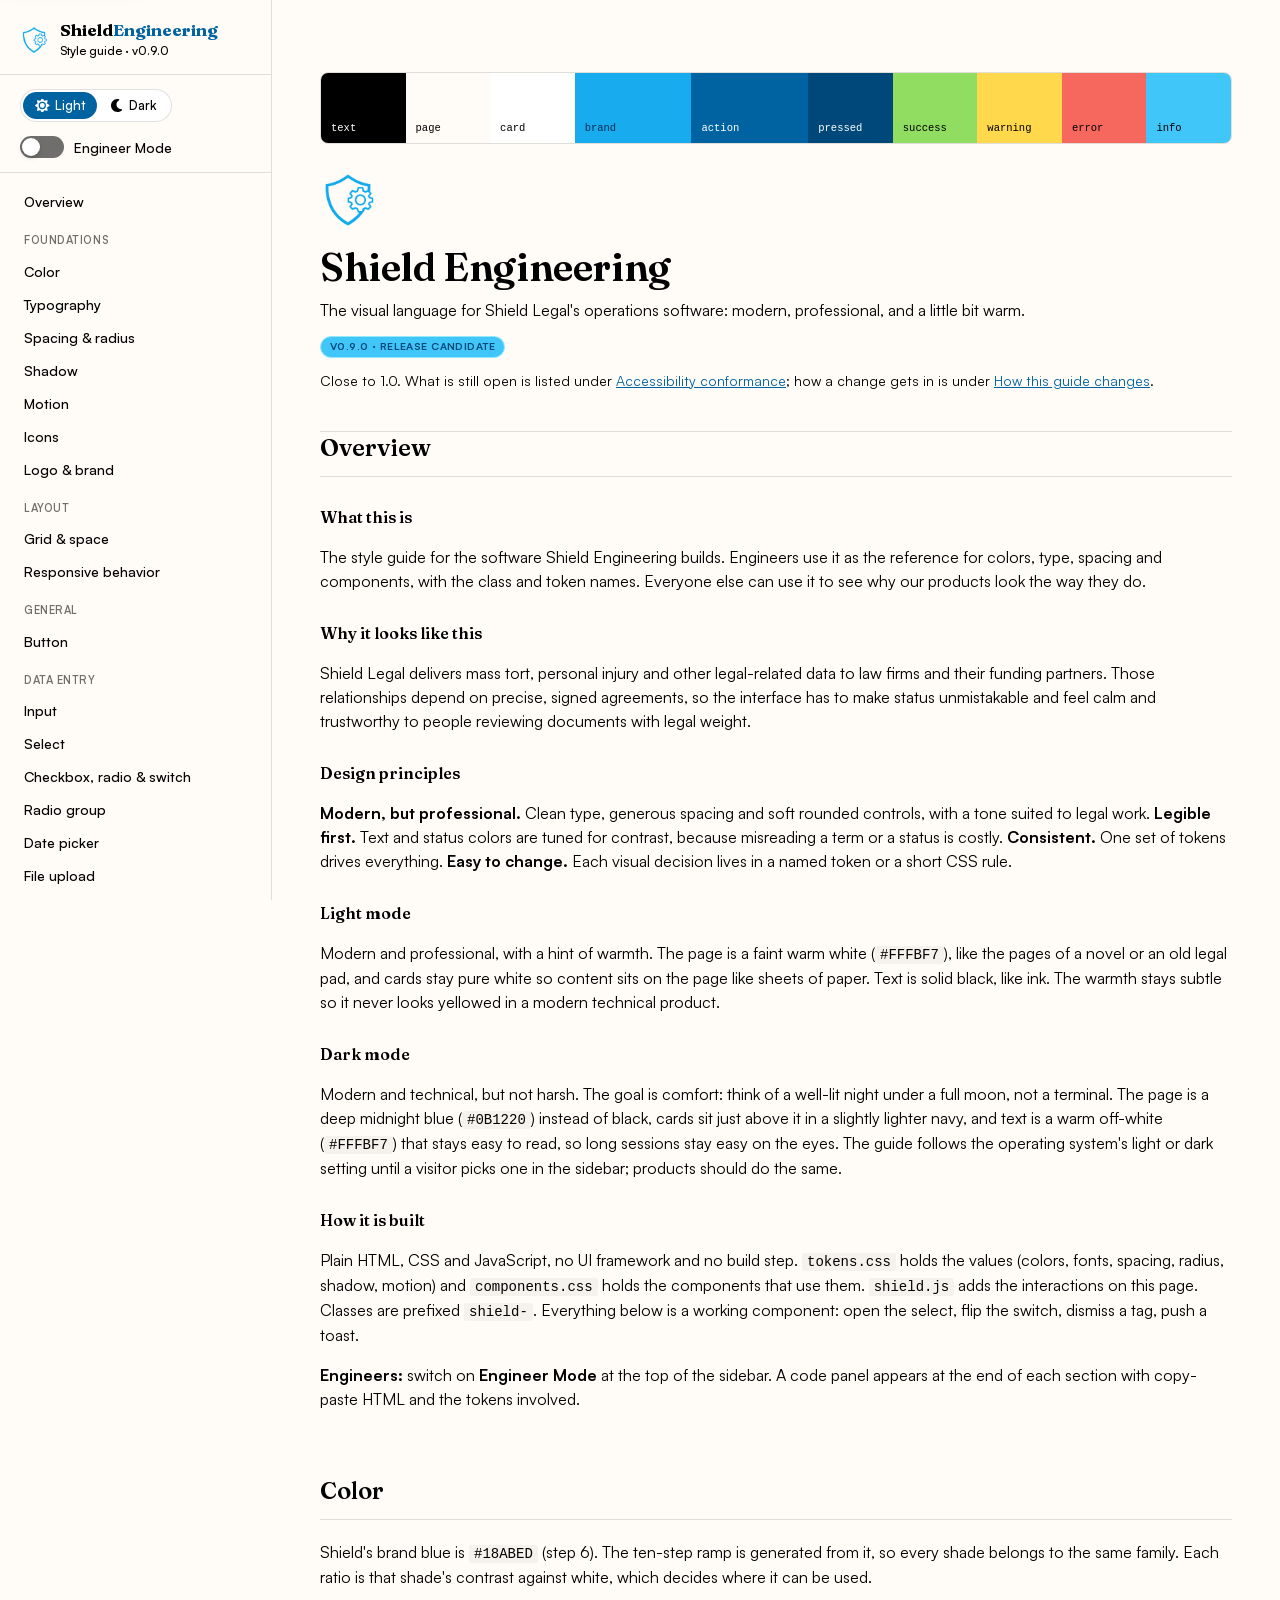
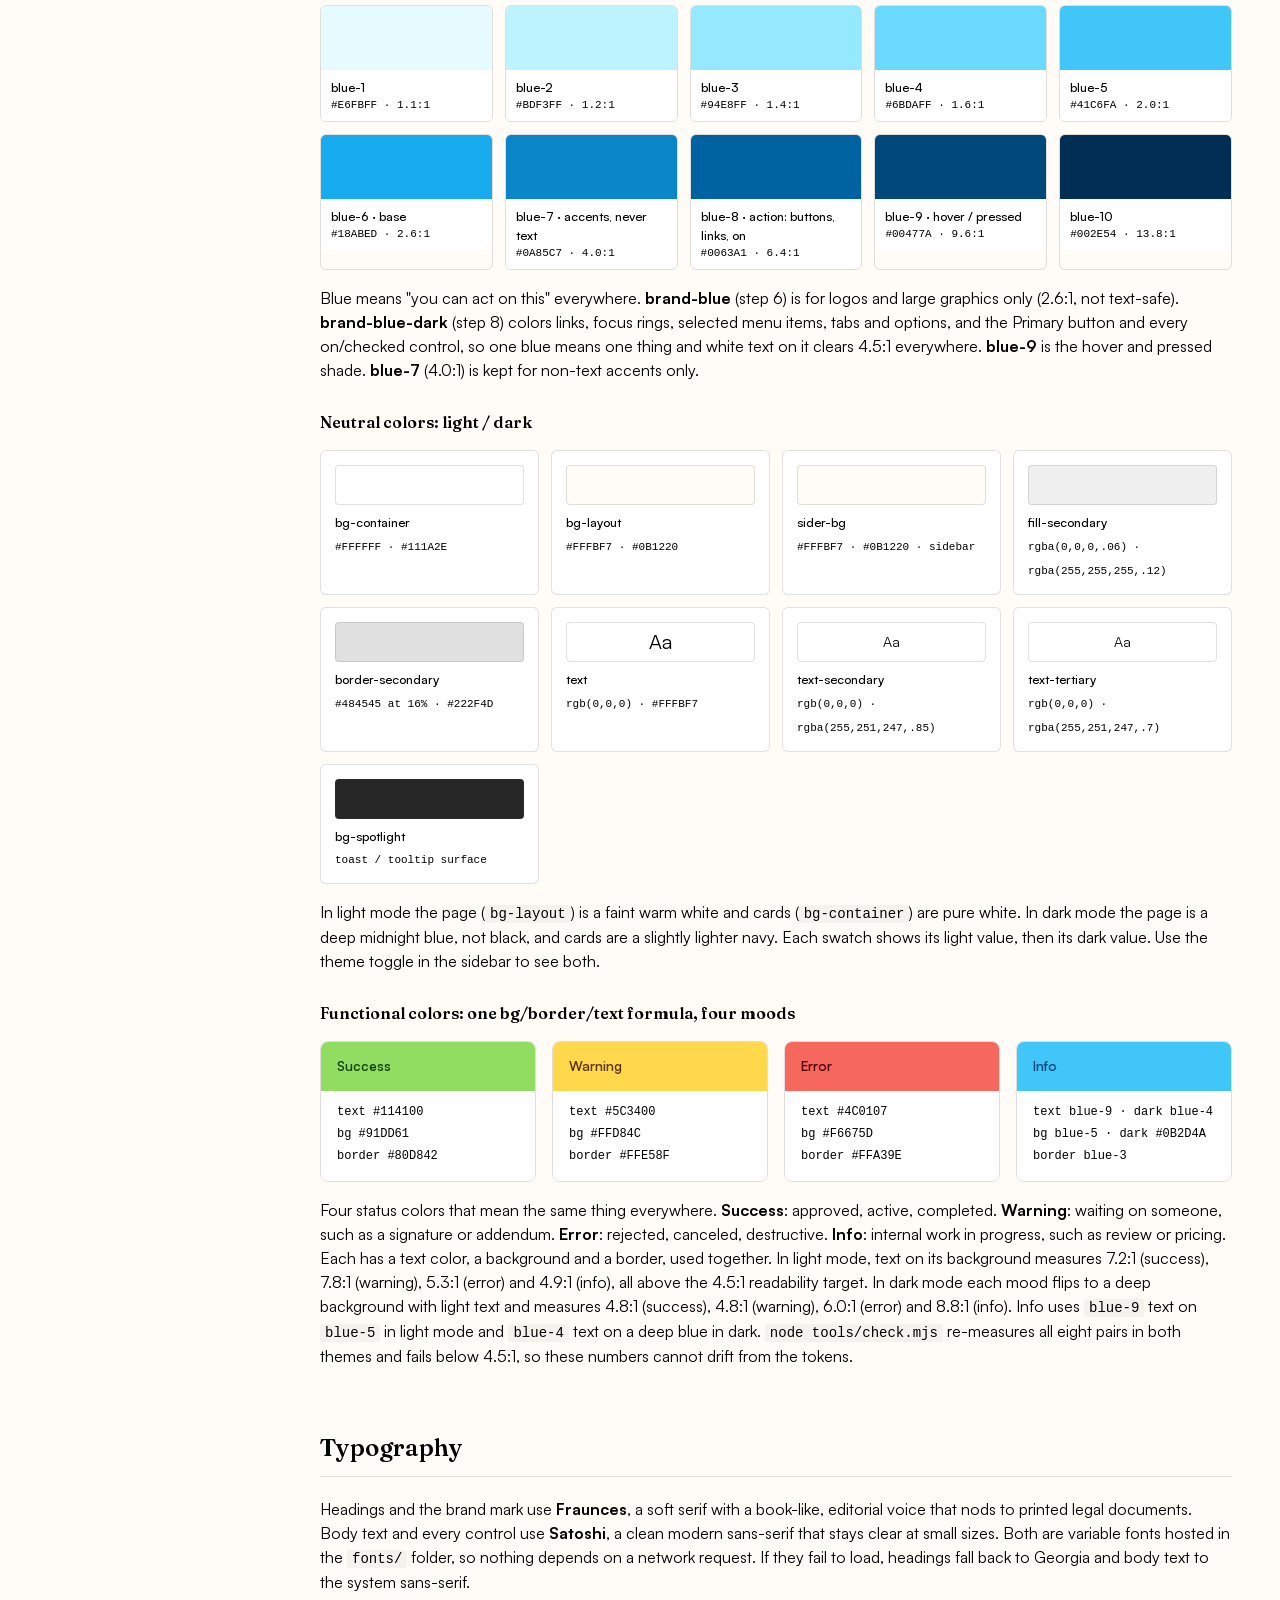
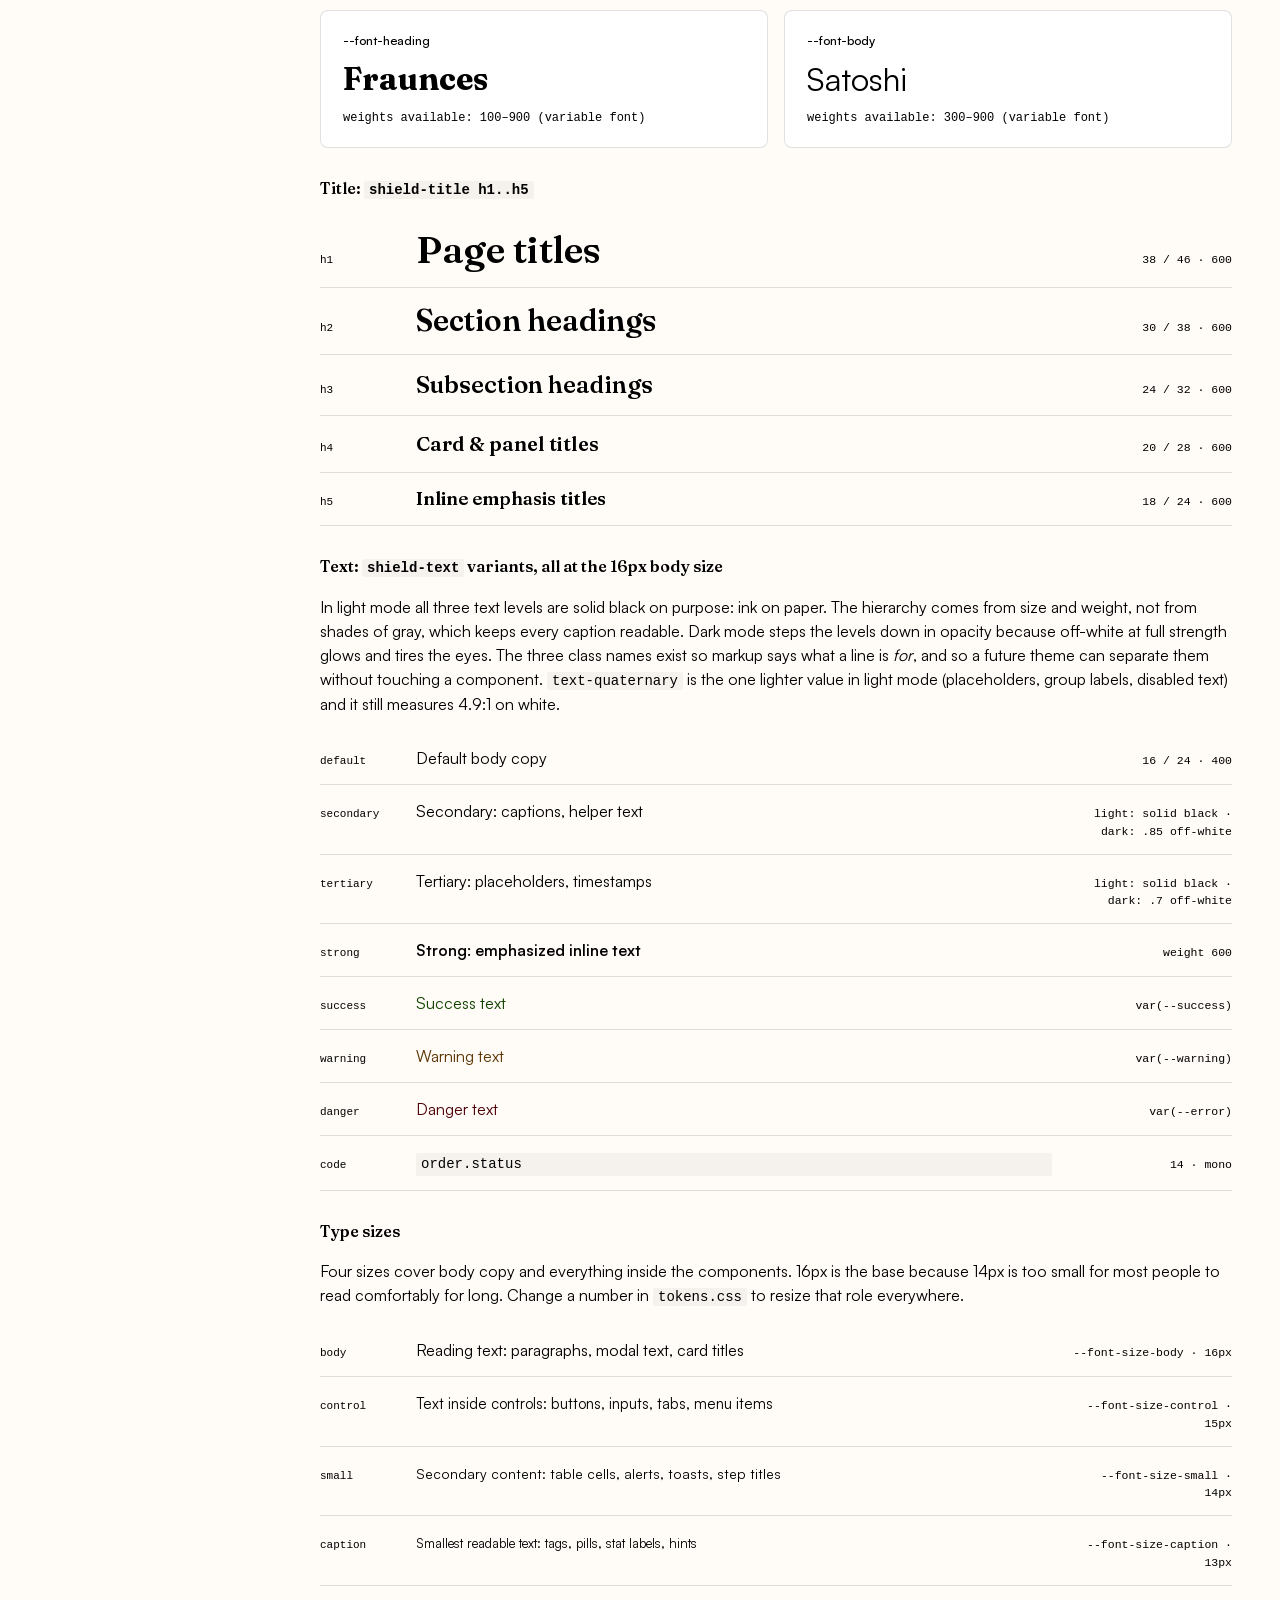
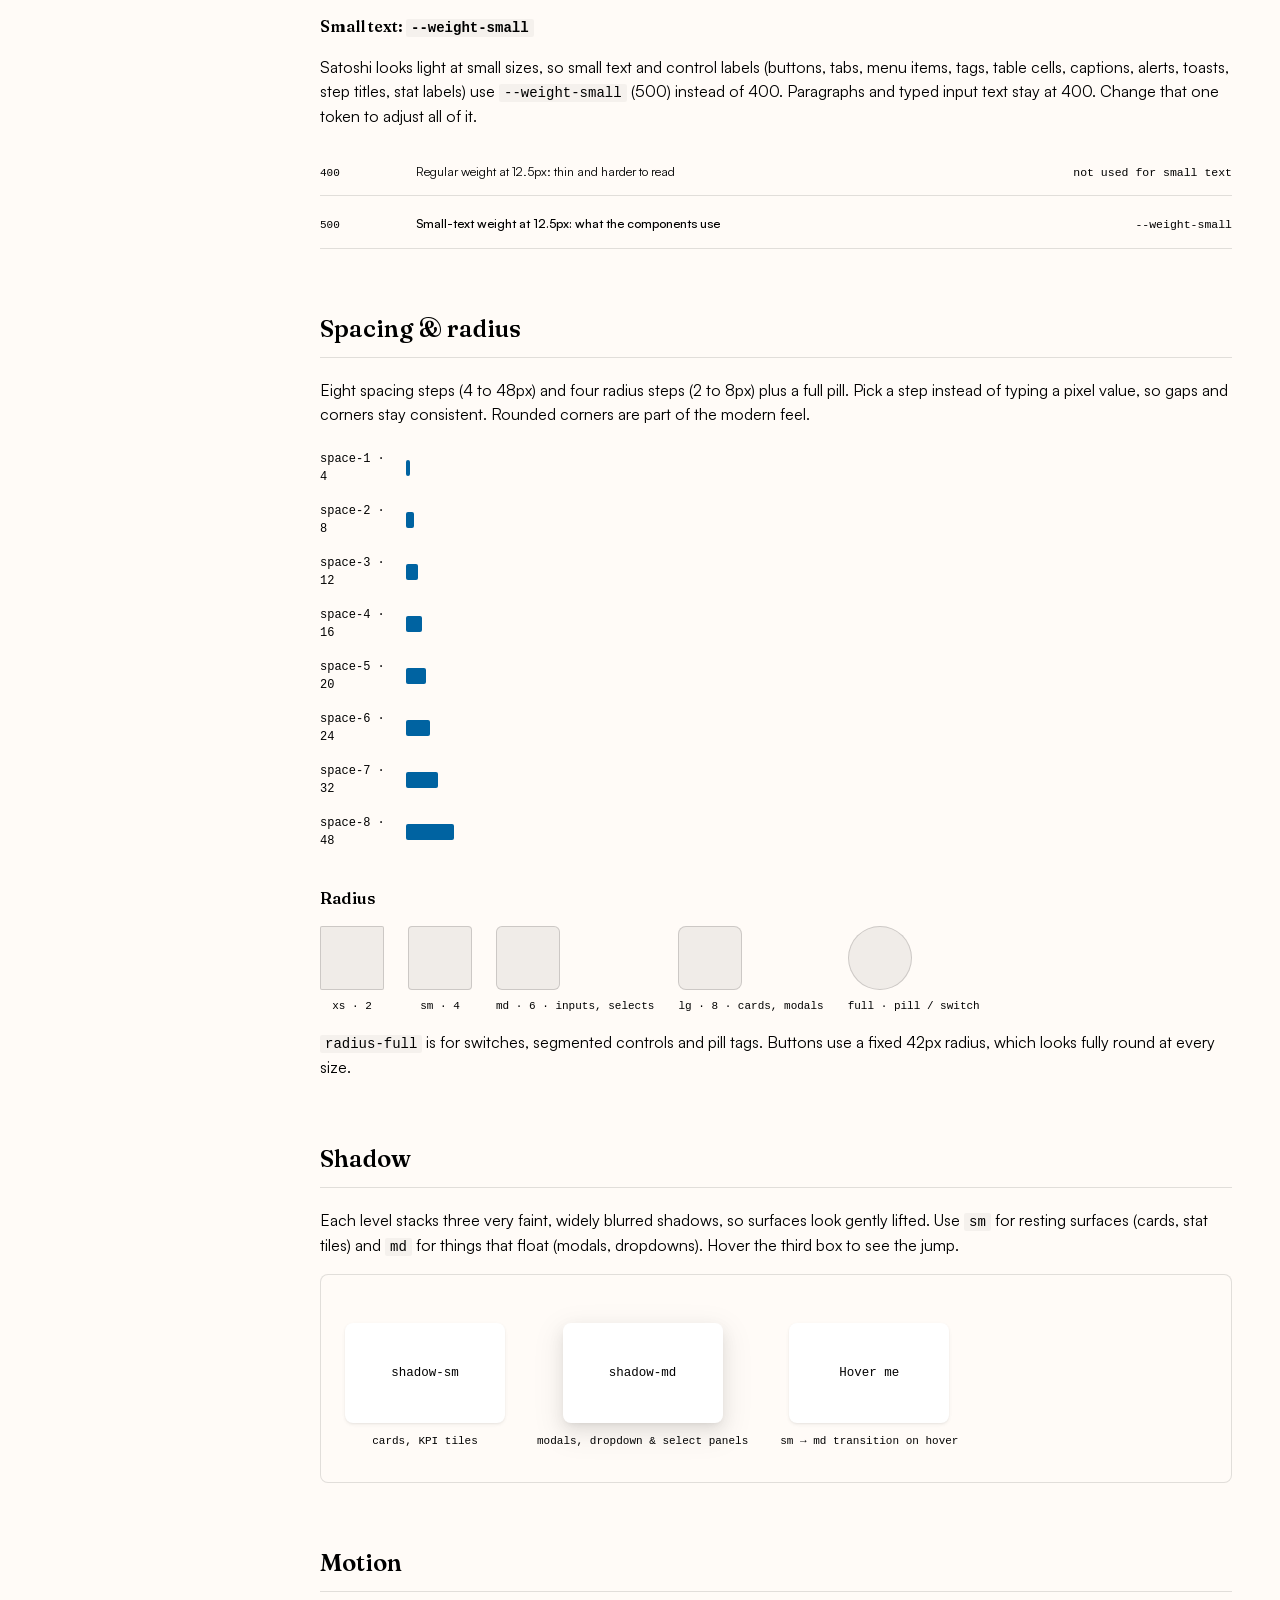
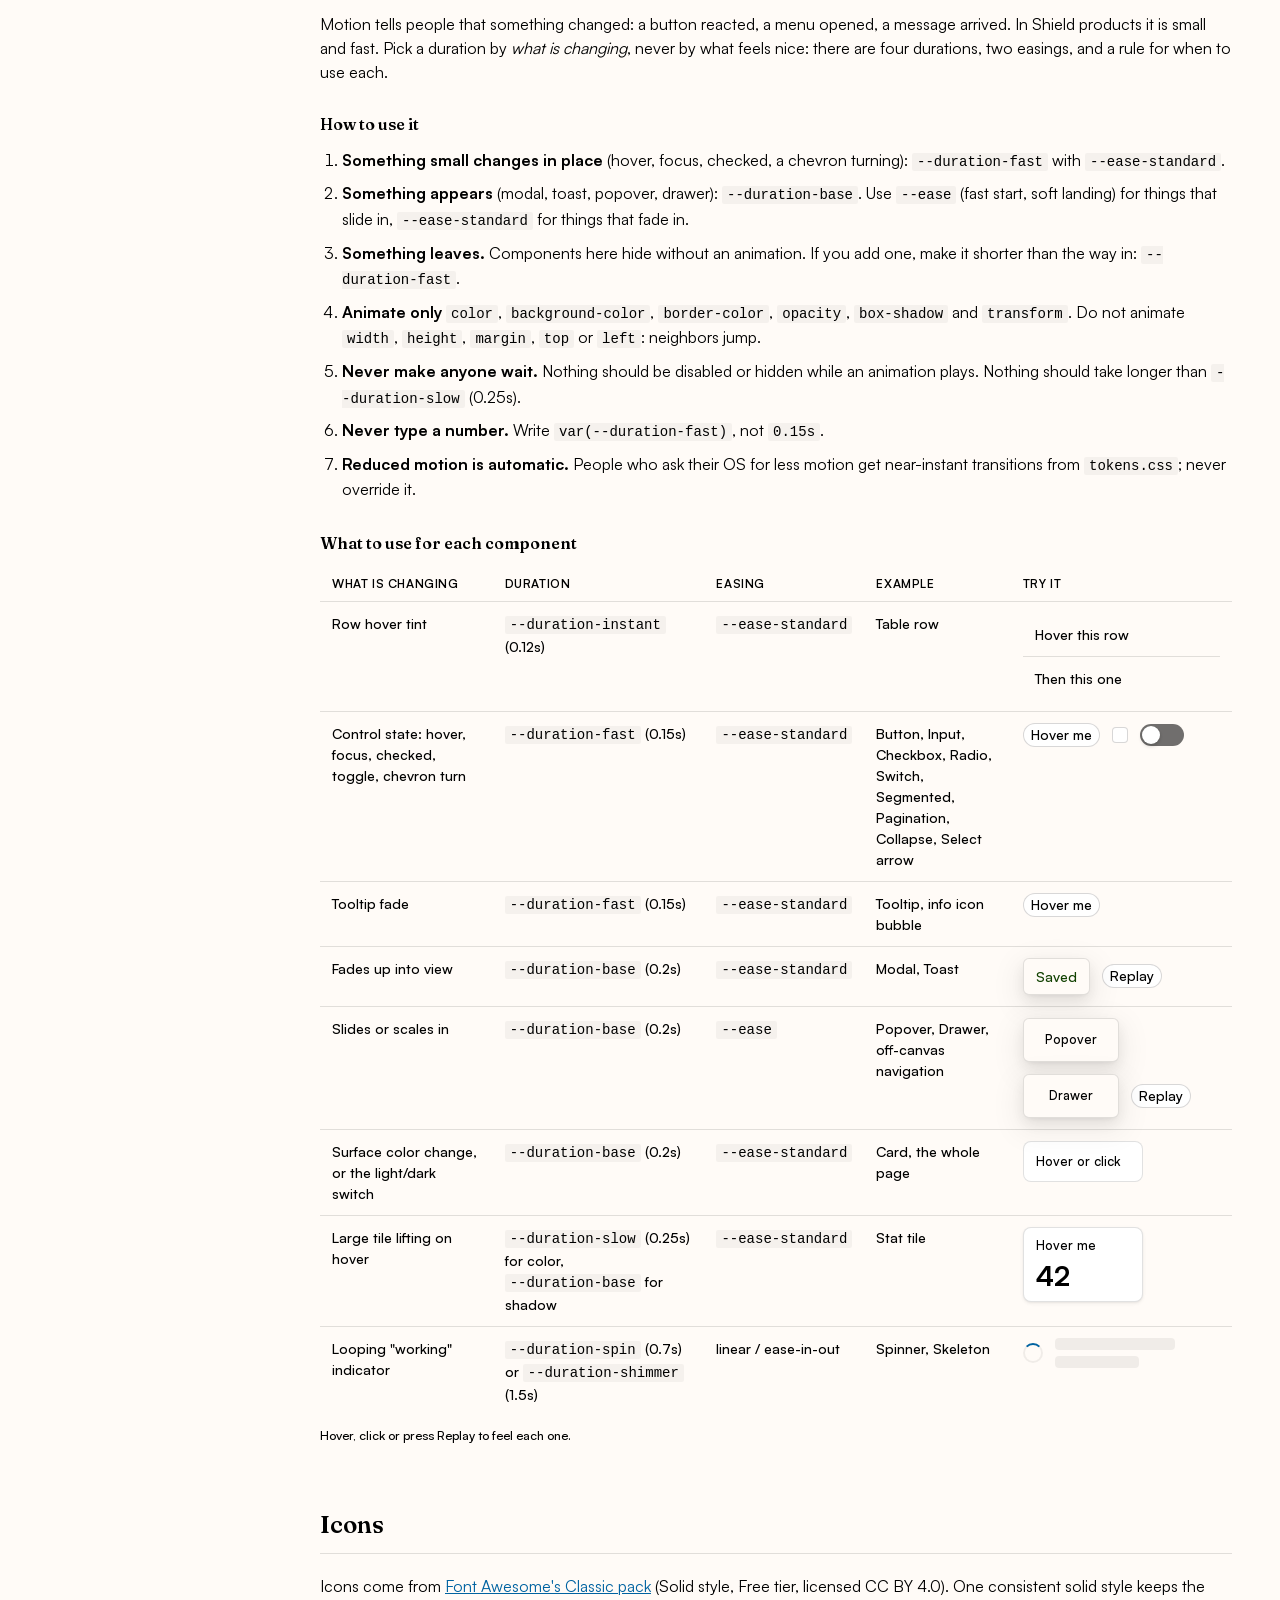
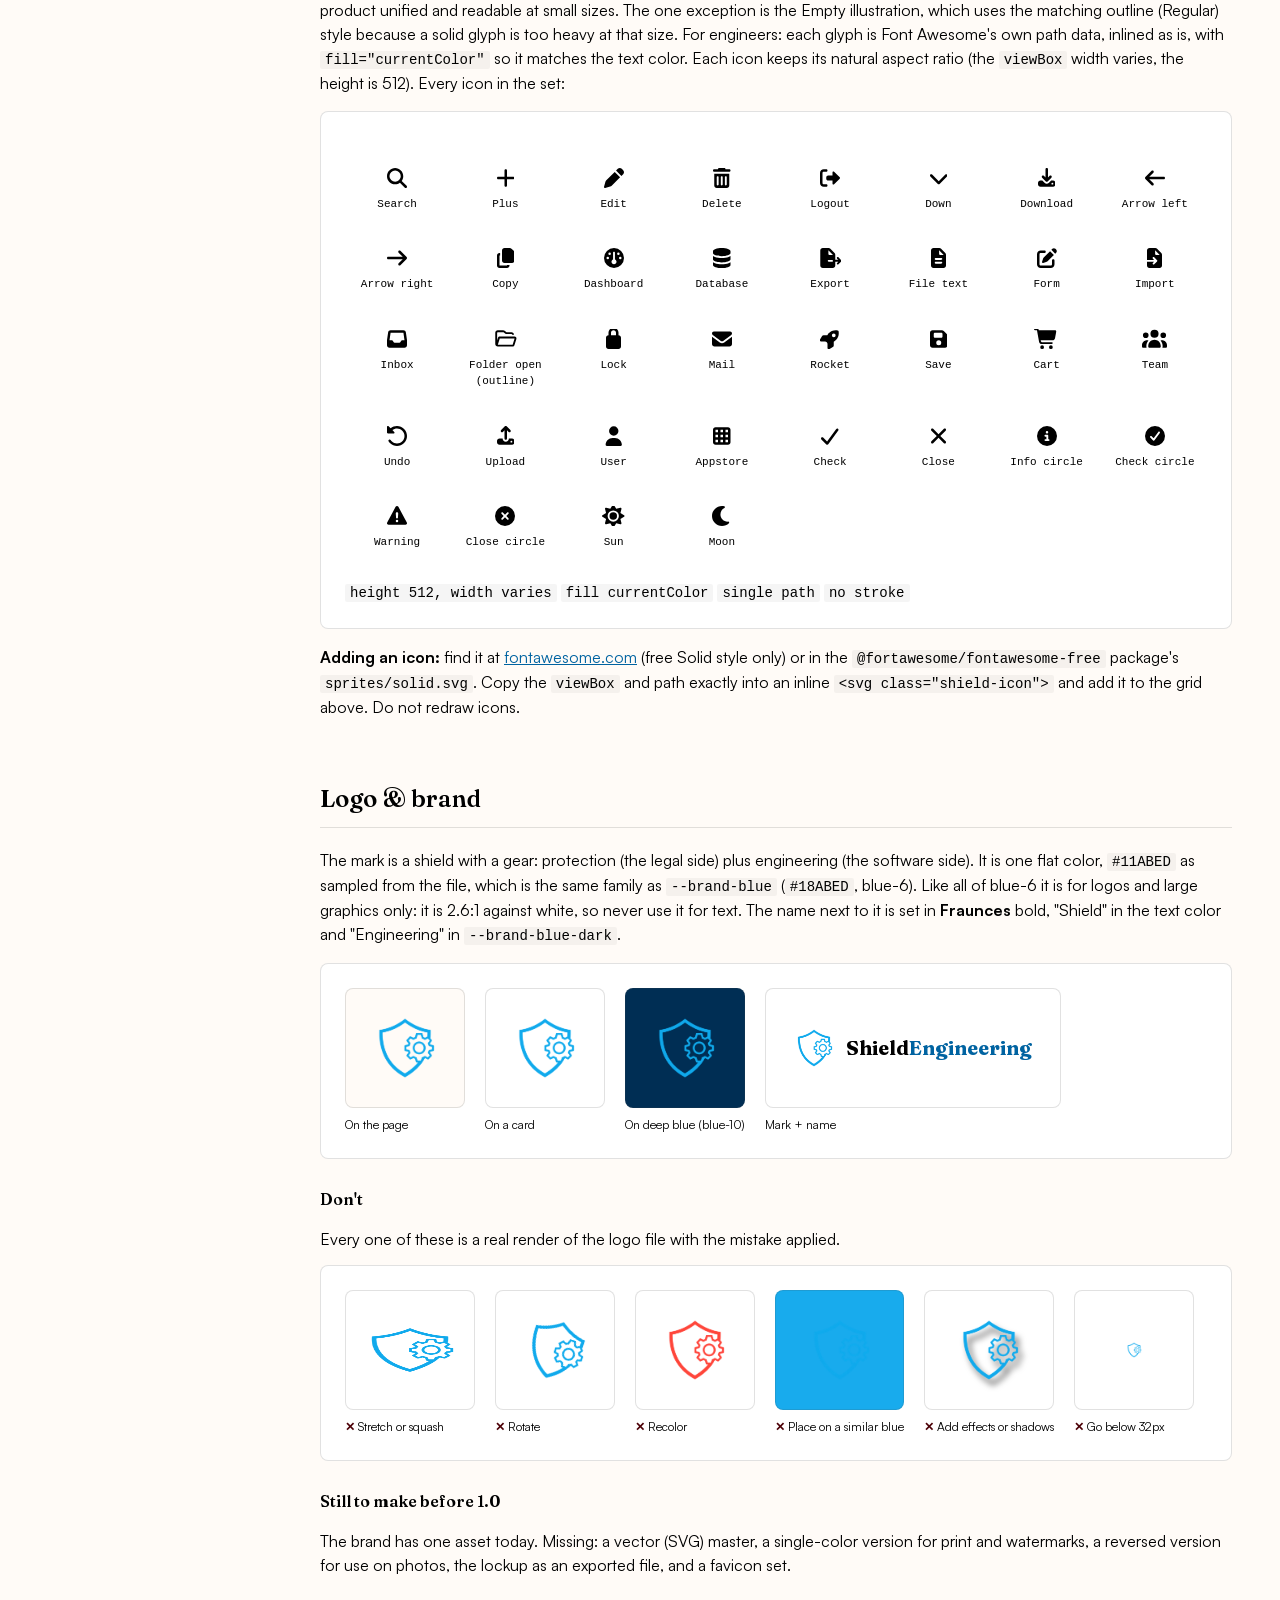
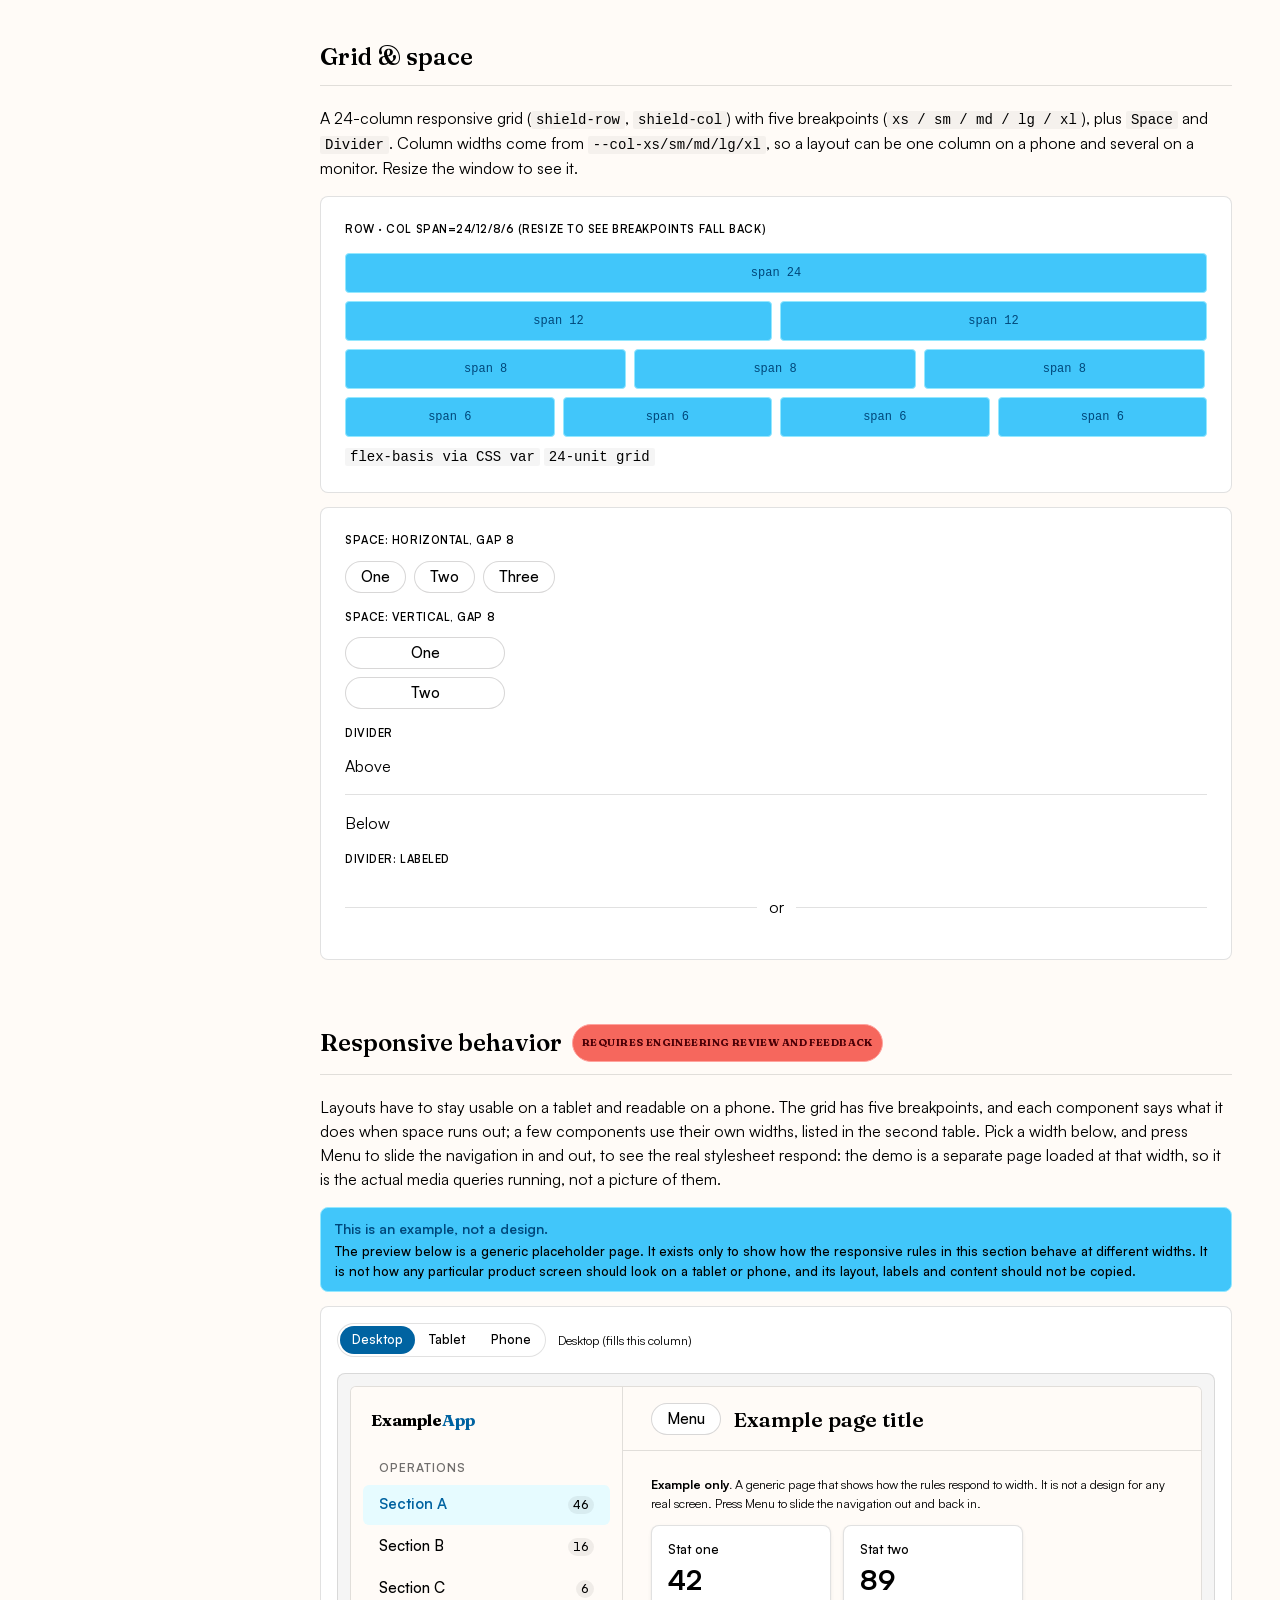
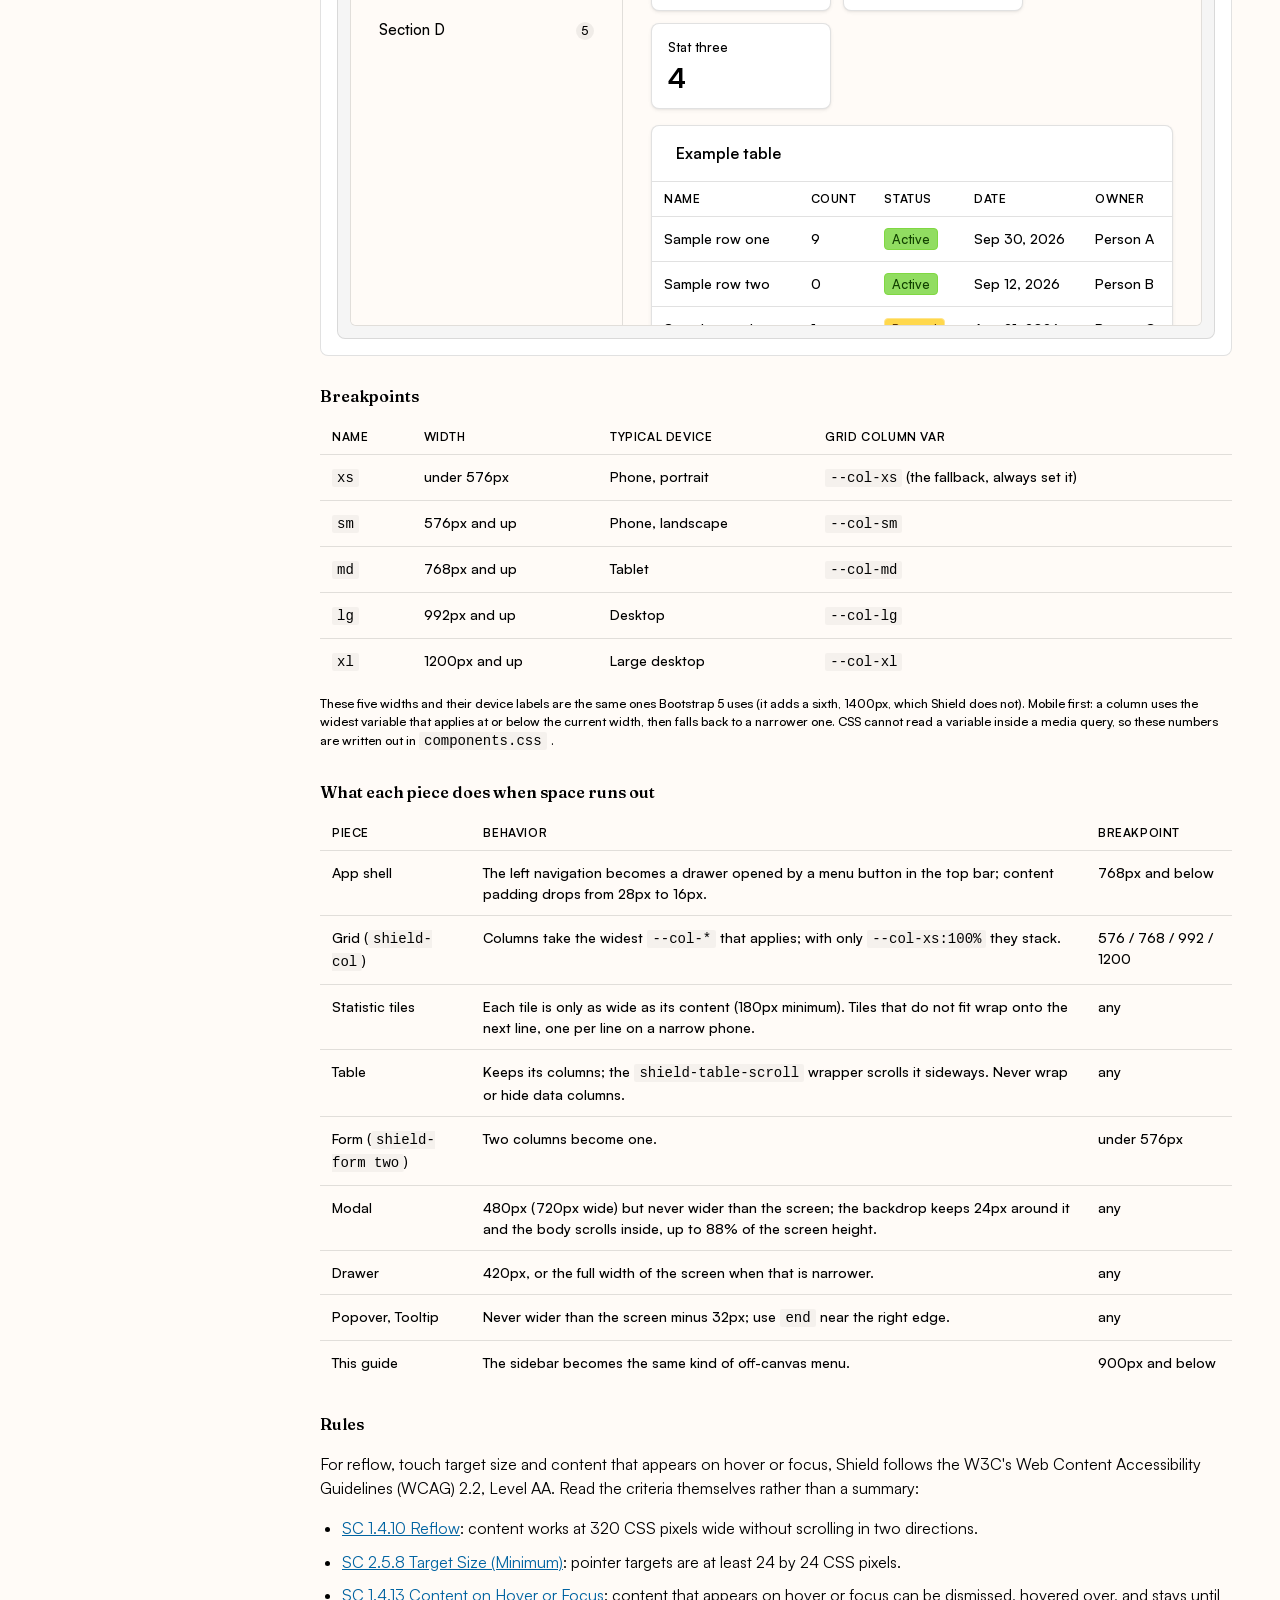
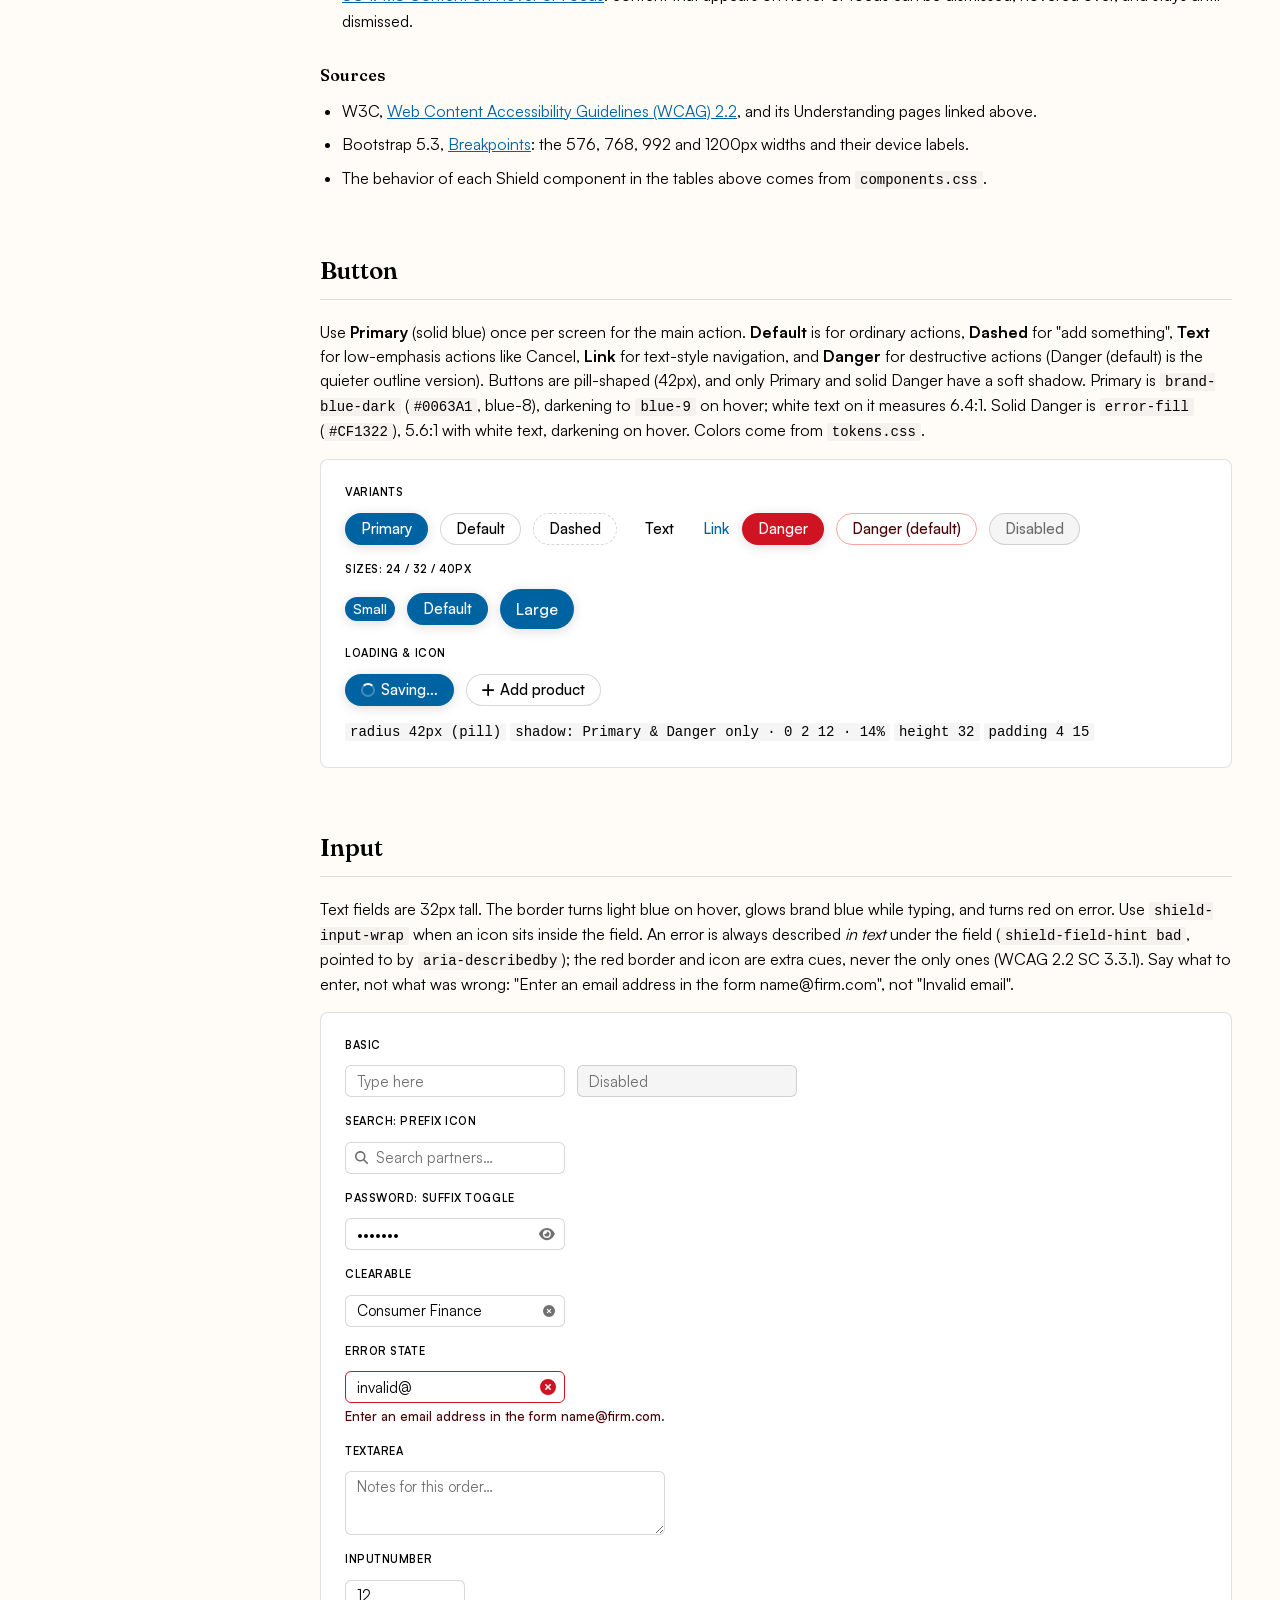
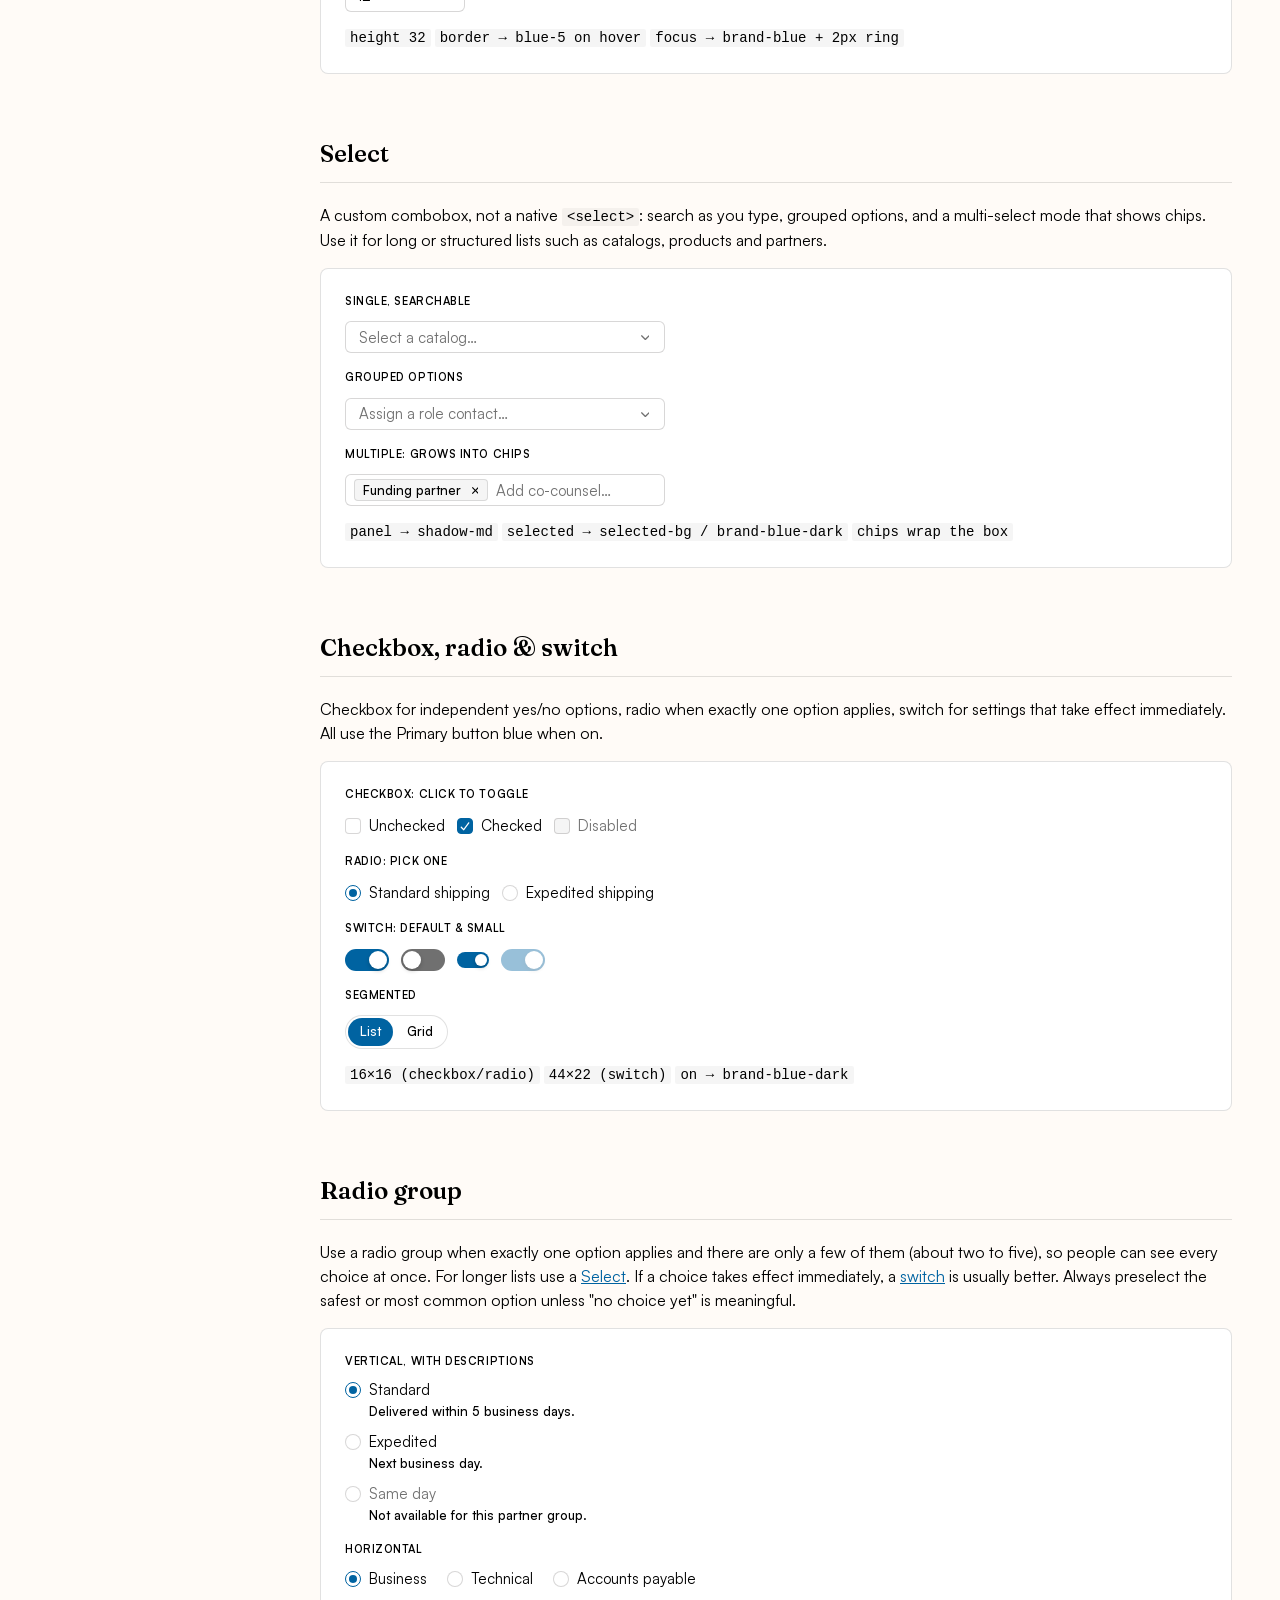
==== commit 36b71c42: "Make the guide meet its own standard: contrast, fills, ARIA, tokens, checks The guide states a 4.5:1" ====
--- a/index.html
+++ b/index.html
@@ -129,6 +129,7 @@
 .m-top .mark{font-family:var(--font-heading);font-size:17px;font-weight:700;color:var(--text)}
 .m-top .mark span{color:var(--brand-blue-dark)}
 @media (max-width: 900px){
+  html{scroll-padding-top:64px} /* the sticky top bar is 56px: keep a focused or linked element below it (WCAG 2.4.11) */
   .shell{display:block}
   .side{position:fixed;left:0;top:0;z-index:var(--z-drawer);max-width:85vw;transform:translateX(-100%);visibility:hidden;transition:transform var(--duration-base) var(--ease),visibility 0s linear var(--duration-base)}
   body.nav-open .side{transform:none;visibility:visible;transition-delay:0s;box-shadow:var(--shadow-md)}
@@ -195,7 +196,7 @@
       <img class="brand-logo" src="source_images/Shield_Engineering_Icon.png" alt="Shield Engineering">
       <div>
         <div class="mark">Shield<span>Engineering</span></div>
-        <div class="sub">Style guide · v0.8</div>
+        <div class="sub">Style guide · <span data-sg-version>v0.9.0</span></div>
       </div>
     </div>
     <div class="side-theme">
@@ -225,21 +226,21 @@
       <a href="#icons">Icons</a>
       <a href="#logo">Logo &amp; brand</a>
       <div class="grp">Layout</div>
-      <a href="#layout">Grid &amp; Space</a>
+      <a href="#layout">Grid &amp; space</a>
       <a href="#responsive">Responsive behavior</a>
       <div class="grp">General</div>
       <a href="#button">Button</a>
       <div class="grp">Data entry</div>
       <a href="#input">Input</a>
       <a href="#select">Select</a>
-      <a href="#checkbox">Checkbox, Radio &amp; Switch</a>
+      <a href="#checkbox">Checkbox, radio &amp; switch</a>
       <a href="#radio">Radio group</a>
       <a href="#datepicker">Date picker</a>
       <a href="#upload">File upload</a>
       <a href="#forms">Form layout</a>
       <div class="grp">Data display</div>
-      <a href="#tag">Tag &amp; Pill</a>
-      <a href="#avatar">Avatar &amp; Badge</a>
+      <a href="#tag">Tag &amp; pill</a>
+      <a href="#avatar">Avatar &amp; badge</a>
       <a href="#card">Card</a>
       <a href="#table">Table</a>
       <a href="#descriptions">Descriptions</a>
@@ -250,7 +251,7 @@
       <a href="#modal">Modal</a>
       <a href="#drawer">Drawer</a>
       <a href="#empty">Empty</a>
-      <a href="#skeleton">Skeleton &amp; Spin</a>
+      <a href="#skeleton">Skeleton &amp; spin</a>
       <a href="#toast">Toast</a>
       <a href="#tooltip">Tooltip</a>
       <a href="#popover">Popover</a>
@@ -267,11 +268,11 @@
 
   <main class="main" id="main" tabindex="-1">
     <div class="cover" id="overview">
-      <div class="swatches" title="Palette: follows the light/dark toggle"><div style="flex:2;background:var(--text);color:var(--bg-container)" title="text">text</div><div style="flex:2;background:var(--bg-layout);color:var(--text)" title="page">page</div><div style="flex:2;background:var(--bg-container);color:var(--text)" title="card">card</div><div style="flex:3;background:var(--blue-6);color:#000" title="brand">brand</div><div style="flex:3;background:var(--blue-7);color:#fff" title="action">action</div><div style="flex:2;background:var(--blue-8);color:#fff" title="link">link</div><div style="flex:2;background:var(--success-bg);color:var(--text)" title="success">success</div><div style="flex:2;background:var(--warning-bg);color:var(--text)" title="warning">warning</div><div style="flex:2;background:var(--error-bg);color:var(--text)" title="error">error</div><div style="flex:2;background:var(--info-bg);color:var(--text)" title="info">info</div></div>
+      <div class="swatches" title="Palette: follows the light/dark toggle"><div style="flex:2;background:var(--text);color:var(--bg-container)" title="text">text</div><div style="flex:2;background:var(--bg-layout);color:var(--text)" title="page">page</div><div style="flex:2;background:var(--bg-container);color:var(--text)" title="card">card</div><div style="flex:3;background:var(--blue-6);color:var(--blue-10)" title="brand">brand</div><div style="flex:3;background:var(--blue-8);color:#fff" title="action">action</div><div style="flex:2;background:var(--blue-9);color:#fff" title="pressed">pressed</div><div style="flex:2;background:var(--success-bg);color:var(--text)" title="success">success</div><div style="flex:2;background:var(--warning-bg);color:var(--text)" title="warning">warning</div><div style="flex:2;background:var(--error-bg);color:var(--text)" title="error">error</div><div style="flex:2;background:var(--info-bg);color:var(--text)" title="info">info</div></div>
       <img class="cover-logo" src="source_images/Shield_Engineering_Icon.png" alt="Shield Engineering logo">
       <h1>Shield Engineering</h1>
       <div class="tagline">The visual language for Shield Legal's operations software: modern, professional, and a little bit warm.</div>
-      <div class="cover-meta"><span class="live-badge new">v0.8 · pre-1.0 draft</span><span>Close to 1.0, not there yet.</span></div>
+      <div class="cover-meta"><span class="live-badge new"><span data-sg-version>v0.9.0</span> · release candidate</span><span>Close to 1.0. What is still open is listed under <a href="#accessibility">Accessibility conformance</a>; how a change gets in is under <a href="#governance">How this guide changes</a>.</span></div>
     </div>
 
     <!-- Intro copy for the whole page, no components demoed here, just the overview text. -->
@@ -290,7 +291,7 @@
       <p class="lede">Modern and professional, with a hint of warmth. The page is a faint warm white (<code>#FFFBF7</code>), like the pages of a novel or an old legal pad, and cards stay pure white so content sits on the page like sheets of paper. Text is solid black, like ink. The warmth stays subtle so it never looks yellowed in a modern technical product.</p>
 
       <h3 class="sub">Dark mode</h3>
-      <p class="lede">Modern and technical, but not harsh. The goal is comfort: think of a well-lit night under a full moon, not a terminal. The page is a deep midnight blue (<code>#0B1220</code>) instead of black, cards sit just above it in a slightly lighter navy, and text is a warm off-white (<code>#FFFBF7</code>) that stays easy to read, so long sessions stay easy on the eyes.</p>
+      <p class="lede">Modern and technical, but not harsh. The goal is comfort: think of a well-lit night under a full moon, not a terminal. The page is a deep midnight blue (<code>#0B1220</code>) instead of black, cards sit just above it in a slightly lighter navy, and text is a warm off-white (<code>#FFFBF7</code>) that stays easy to read, so long sessions stay easy on the eyes. The guide follows the operating system's light or dark setting until a visitor picks one in the sidebar; products should do the same.</p>
 
       <h3 class="sub">How it is built</h3>
       <p class="lede">Plain HTML, CSS and JavaScript, no UI framework and no build step. <code>tokens.css</code> holds the values (colors, fonts, spacing, radius, shadow, motion) and <code>components.css</code> holds the components that use them. <code>shield.js</code> adds the interactions on this page. Classes are prefixed <code>shield-</code>. Everything below is a working component: open the select, flip the switch, dismiss a tag, push a toast.</p>
@@ -309,12 +310,12 @@
         <div class="sw"><div class="fill" style="background:var(--blue-4)"></div><div class="meta"><b>blue-4</b><span>#6BDAFF · 1.6:1</span></div></div>
         <div class="sw"><div class="fill" style="background:var(--blue-5)"></div><div class="meta"><b>blue-5</b><span>#41C6FA · 2.0:1</span></div></div>
         <div class="sw"><div class="fill" style="background:var(--blue-6)"></div><div class="meta"><b>blue-6 · base</b><span>#18ABED · 2.6:1</span></div></div>
-        <div class="sw"><div class="fill" style="background:var(--blue-7)"></div><div class="meta"><b>blue-7 · buttons &amp; checked</b><span>#0A85C7 · 4.0:1</span></div></div>
-        <div class="sw"><div class="fill" style="background:var(--blue-8)"></div><div class="meta"><b>blue-8 · action</b><span>#0063A1 · 6.4:1</span></div></div>
-        <div class="sw"><div class="fill" style="background:var(--blue-9)"></div><div class="meta"><b>blue-9</b><span>#00477A · 9.6:1</span></div></div>
+        <div class="sw"><div class="fill" style="background:var(--blue-7)"></div><div class="meta"><b>blue-7 · accents, never text</b><span>#0A85C7 · 4.0:1</span></div></div>
+        <div class="sw"><div class="fill" style="background:var(--blue-8)"></div><div class="meta"><b>blue-8 · action: buttons, links, on</b><span>#0063A1 · 6.4:1</span></div></div>
+        <div class="sw"><div class="fill" style="background:var(--blue-9)"></div><div class="meta"><b>blue-9 · hover / pressed</b><span>#00477A · 9.6:1</span></div></div>
         <div class="sw"><div class="fill" style="background:var(--blue-10)"></div><div class="meta"><b>blue-10</b><span>#002E54 · 13.8:1</span></div></div>
       </div>
-      <p class="lede">Blue means "you can act on this" everywhere. <b style="color:var(--text)">brand-blue</b> (step 6) is for logos and large graphics only (2.6:1, not text-safe). <b style="color:var(--text)">brand-blue-dark</b> (step 8) colors links, focus rings and selected menu items, tabs and options. Buttons and on/checked controls use <b style="color:var(--text)">blue-7</b> (step 7).</p>
+      <p class="lede">Blue means "you can act on this" everywhere. <b style="color:var(--text)">brand-blue</b> (step 6) is for logos and large graphics only (2.6:1, not text-safe). <b style="color:var(--text)">brand-blue-dark</b> (step 8) colors links, focus rings, selected menu items, tabs and options, and the Primary button and every on/checked control, so one blue means one thing and white text on it clears 4.5:1 everywhere. <b style="color:var(--text)">blue-9</b> is the hover and pressed shade. <b style="color:var(--text)">blue-7</b> (4.0:1) is kept for non-text accents only.</p>
 
       <h3 class="sub">Neutral colors: light / dark</h3>
       <div class="neutral-grid">
@@ -335,9 +336,9 @@
         <div class="func-card"><div class="head" style="background:var(--success-bg);color:var(--success)">Success</div><div class="body"><div>text #114100</div><div>bg #91DD61</div><div>border #80D842</div></div></div>
         <div class="func-card"><div class="head" style="background:var(--warning-bg);color:var(--warning)">Warning</div><div class="body"><div>text #5C3400</div><div>bg #FFD84C</div><div>border #FFE58F</div></div></div>
         <div class="func-card"><div class="head" style="background:var(--error-bg);color:var(--error)">Error</div><div class="body"><div>text #4C0107</div><div>bg #F6675D</div><div>border #FFA39E</div></div></div>
-        <div class="func-card"><div class="head" style="background:var(--info-bg);color:var(--info)">Info</div><div class="body"><div>text = blue-9</div><div>bg = blue-5</div><div>border = blue-3</div></div></div>
-      </div>
-      <p class="lede">Four status colors that mean the same thing everywhere. <b style="color:var(--text)">Success</b>: approved, active, completed. <b style="color:var(--text)">Warning</b>: waiting on someone, such as a signature or addendum. <b style="color:var(--text)">Error</b>: rejected, canceled, destructive. <b style="color:var(--text)">Info</b>: internal work in progress, such as review or pricing. Each has a text color, a background and a border, used together. In light mode, text on its background measures 7.2:1 (success), 7.8:1 (warning), 5.3:1 (error) and 4.9:1 (info), all above the 4.5:1 readability target. In dark mode only success clears it (4.8:1); warning (3.4:1), error (2.7:1) and info (3.2:1) do not and should be revisited. Info uses <code>blue-9</code> text in light mode and <code>blue-8</code> in dark.</p>
+        <div class="func-card"><div class="head" style="background:var(--info-bg);color:var(--info)">Info</div><div class="body"><div>text blue-9 · dark blue-4</div><div>bg blue-5 · dark #0B2D4A</div><div>border blue-3</div></div></div>
+      </div>
+      <p class="lede">Four status colors that mean the same thing everywhere. <b style="color:var(--text)">Success</b>: approved, active, completed. <b style="color:var(--text)">Warning</b>: waiting on someone, such as a signature or addendum. <b style="color:var(--text)">Error</b>: rejected, canceled, destructive. <b style="color:var(--text)">Info</b>: internal work in progress, such as review or pricing. Each has a text color, a background and a border, used together. In light mode, text on its background measures 7.2:1 (success), 7.8:1 (warning), 5.3:1 (error) and 4.9:1 (info), all above the 4.5:1 readability target. In dark mode each mood flips to a deep background with light text and measures 4.8:1 (success), 4.8:1 (warning), 6.0:1 (error) and 8.8:1 (info). Info uses <code>blue-9</code> text on <code>blue-5</code> in light mode and <code>blue-4</code> text on a deep blue in dark. <code>node tools/check.mjs</code> re-measures all eight pairs in both themes and fails below 4.5:1, so these numbers cannot drift from the tokens.</p>
     </section>
 
     <!-- Demonstrates .shield-title and .shield-text from components.css, plus the Fraunces/Satoshi
@@ -364,6 +365,7 @@
       <div class="type-row"><span class="tagcell">h4</span><span class="sample shield-title h4">Card &amp; panel titles</span><span class="meta">20 / 28 · 600</span></div>
       <div class="type-row"><span class="tagcell">h5</span><span class="sample shield-title h5">Inline emphasis titles</span><span class="meta">18 / 24 · 600</span></div>
       <h3 class="sub">Text: <code>shield-text</code> variants, all at the 16px body size</h3>
+      <p class="lede">In light mode all three text levels are solid black on purpose: ink on paper. The hierarchy comes from size and weight, not from shades of gray, which keeps every caption readable. Dark mode steps the levels down in opacity because off-white at full strength glows and tires the eyes. The three class names exist so markup says what a line is <i>for</i>, and so a future theme can separate them without touching a component. <code>text-quaternary</code> is the one lighter value in light mode (placeholders, group labels, disabled text) and it still measures 4.9:1 on white.</p>
       <div class="type-row"><span class="tagcell">default</span><span class="sample shield-text">Default body copy</span><span class="meta">16 / 24 · 400</span></div>
       <div class="type-row"><span class="tagcell">secondary</span><span class="sample shield-text secondary">Secondary: captions, helper text</span><span class="meta">light: solid black · dark: .85 off-white</span></div>
       <div class="type-row"><span class="tagcell">tertiary</span><span class="sample shield-text tertiary">Tertiary: placeholders, timestamps</span><span class="meta">light: solid black · dark: .7 off-white</span></div>
@@ -562,7 +564,7 @@
              .shield-divider helpers, all from components.css. Resize the window to see the grid
              breakpoints (defined in components.css) fall back. -->
     <section id="layout">
-      <h2>Grid &amp; Space</h2>
+      <h2>Grid &amp; space</h2>
       <p class="lede">A 24-column responsive grid (<code>shield-row</code>, <code>shield-col</code>) with five breakpoints (<code>xs / sm / md / lg / xl</code>), plus <code>Space</code> and <code>Divider</code>. Column widths come from <code>--col-xs/sm/md/lg/xl</code>, so a layout can be one column on a phone and several on a monitor. Resize the window to see it.</p>
       <div class="demo">
         <div class="demo-row"><span class="demo-label">Row · Col span=24/12/8/6 (resize to see breakpoints fall back)</span></div>
@@ -669,7 +671,7 @@
              components.css. Static; clicking these buttons doesn't do anything. -->
     <section id="button">
       <h2>Button</h2>
-      <p class="lede">Use <b style="color:var(--text)">Primary</b> (solid blue) once per screen for the main action. <b style="color:var(--text)">Default</b> is for ordinary actions, <b style="color:var(--text)">Dashed</b> for "add something", <b style="color:var(--text)">Text</b> for low-emphasis actions like Cancel, <b style="color:var(--text)">Link</b> for text-style navigation, and <b style="color:var(--text)">Danger</b> for destructive actions (Danger (default) is the quieter outline version). Buttons are pill-shaped (42px), and only Primary and solid Danger have a soft shadow. Primary is <code>blue-7</code> (<code>#0A85C7</code>), darkening to <code>blue-8</code> on hover. White text on <code>blue-7</code> measures 4.0:1, a little under the 4.5:1 target. Colors come from <code>tokens.css</code>.</p>
+      <p class="lede">Use <b style="color:var(--text)">Primary</b> (solid blue) once per screen for the main action. <b style="color:var(--text)">Default</b> is for ordinary actions, <b style="color:var(--text)">Dashed</b> for "add something", <b style="color:var(--text)">Text</b> for low-emphasis actions like Cancel, <b style="color:var(--text)">Link</b> for text-style navigation, and <b style="color:var(--text)">Danger</b> for destructive actions (Danger (default) is the quieter outline version). Buttons are pill-shaped (42px), and only Primary and solid Danger have a soft shadow. Primary is <code>brand-blue-dark</code> (<code>#0063A1</code>, blue-8), darkening to <code>blue-9</code> on hover; white text on it measures 6.4:1. Solid Danger is <code>error-fill</code> (<code>#CF1322</code>), 5.6:1 with white text, darkening on hover. Colors come from <code>tokens.css</code>.</p>
       <div class="demo">
         <div class="demo-row"><span class="demo-label">Variants</span>
           <button class="shield-button shield-button-primary">Primary</button>
@@ -695,13 +697,13 @@
     </section>
 
     <!-- Demonstrates .shield-input/.shield-textarea from components.css. The clear (×) and
-             password-reveal (👁) behavior is wired to shield.js's sgClearInput() and
+             password-reveal (eye icon) behavior is wired to shield.js's sgClearInput() and
              sgTogglePassword(). The File upload block below is a PROPOSED component (see its
              own "Proposed" badge) driven by shield.js's sgHandleUpload/sgHandleDrop/
              sgRenderUploadFiles. -->
     <section id="input">
       <h2>Input</h2>
-      <p class="lede">Text fields are 32px tall. The border turns light blue on hover, glows brand blue while typing, and turns red on error. Use <code>shield-input-wrap</code> when an icon sits inside the field.</p>
+      <p class="lede">Text fields are 32px tall. The border turns light blue on hover, glows brand blue while typing, and turns red on error. Use <code>shield-input-wrap</code> when an icon sits inside the field. An error is always described <i>in text</i> under the field (<code>shield-field-hint bad</code>, pointed to by <code>aria-describedby</code>); the red border and icon are extra cues, never the only ones (WCAG 2.2 SC 3.3.1). Say what to enter, not what was wrong: "Enter an email address in the form name@firm.com", not "Invalid email".</p>
       <div class="demo">
         <div class="demo-row"><span class="demo-label">Basic</span>
           <span class="shield-input-wrap field"><input class="shield-input" placeholder="Type here"></span>
@@ -716,18 +718,19 @@
         <div class="demo-row"><span class="demo-label">Password: suffix toggle</span>
           <span class="shield-input-wrap field">
             <input class="shield-input has-suffix" type="password" value="hunter2" id="pw-demo">
-            <span class="shield-input-icon suffix clearable" style="pointer-events:auto;cursor:pointer" onclick="sgTogglePassword(this)">👁</span>
+            <button type="button" class="shield-input-icon suffix clearable" aria-label="Show password" aria-pressed="false" aria-controls="pw-demo" onclick="sgTogglePassword(this)"><svg class="shield-icon" width="15.75" height="14" viewBox="0 0 576 512" fill="currentColor" aria-hidden="true"><path d="M288 32c-80.8 0-145.5 36.8-192.6 80.6C48.6 156 17.3 208 2.5 243.7c-3.3 7.9-3.3 16.7 0 24.6C17.3 304 48.6 356 95.4 399.4C142.5 443.2 207.2 480 288 480s145.5-36.8 192.6-80.6c46.8-43.5 78.1-95.4 93-131.1c3.3-7.9 3.3-16.7 0-24.6c-14.9-35.7-46.2-87.7-93-131.1C433.5 68.8 368.8 32 288 32zM144 256a144 144 0 1 1 288 0 144 144 0 1 1 -288 0zm144-64c0 35.3-28.7 64-64 64c-7.1 0-13.9-1.2-20.3-3.3c-5.5-1.8-11.9 1.6-11.7 7.4c.3 6.9 1.3 13.8 3.2 20.7c13.7 51.2 66.4 81.6 117.6 67.9s81.6-66.4 67.9-117.6c-11.1-41.5-47.8-69.4-88.6-71.1c-5.8-.2-9.2 6.1-7.4 11.7c2.1 6.4 3.3 13.2 3.3 20.3z"/></svg></button>
           </span>
         </div>
         <div class="demo-row"><span class="demo-label">Clearable</span>
           <span class="shield-input-wrap field">
             <input class="shield-input has-suffix" value="Consumer Finance" oninput="this.nextElementSibling.style.display = this.value ? '' : 'none'">
-            <span class="shield-input-icon suffix clearable" onclick="sgClearInput(this)"><svg class="shield-icon" width="12" height="12" viewBox="0 0 512 512" fill="currentColor"><path d="M256 512a256 256 0 1 0 0-512 256 256 0 1 0 0 512zM167 167c9.4-9.4 24.6-9.4 33.9 0l55 55 55-55c9.4-9.4 24.6-9.4 33.9 0s9.4 24.6 0 33.9l-55 55 55 55c9.4 9.4 9.4 24.6 0 33.9s-24.6 9.4-33.9 0l-55-55-55 55c-9.4 9.4-24.6 9.4-33.9 0s-9.4-24.6 0-33.9l55-55-55-55c-9.4-9.4-9.4-24.6 0-33.9z"/></svg></span>
+            <button type="button" class="shield-input-icon suffix clearable" aria-label="Clear" onclick="sgClearInput(this)"><svg class="shield-icon" width="12" height="12" viewBox="0 0 512 512" fill="currentColor"><path d="M256 512a256 256 0 1 0 0-512 256 256 0 1 0 0 512zM167 167c9.4-9.4 24.6-9.4 33.9 0l55 55 55-55c9.4-9.4 24.6-9.4 33.9 0s9.4 24.6 0 33.9l-55 55 55 55c9.4 9.4 9.4 24.6 0 33.9s-24.6 9.4-33.9 0l-55-55-55 55c-9.4 9.4-24.6 9.4-33.9 0s-9.4-24.6 0-33.9l55-55-55-55c-9.4-9.4-9.4-24.6 0-33.9z"/></svg></button>
           </span>
         </div>
         <div class="demo-row"><span class="demo-label">Error state</span>
           <div>
-            <span class="shield-input-wrap field"><input class="shield-input error has-suffix" value="invalid@" aria-invalid="true" aria-describedby="in-err"><span class="shield-input-error shield-tooltip top"><span class="shield-input-error-icon" tabindex="0" role="img" aria-label="Error: Enter a valid email address."><svg class="shield-icon" width="16" height="16" viewBox="0 0 512 512" fill="currentColor" aria-hidden="true"><path d="M256 512a256 256 0 1 0 0-512 256 256 0 1 0 0 512zM167 167c9.4-9.4 24.6-9.4 33.9 0l55 55 55-55c9.4-9.4 24.6-9.4 33.9 0s9.4 24.6 0 33.9l-55 55 55 55c9.4 9.4 9.4 24.6 0 33.9s-24.6 9.4-33.9 0l-55-55-55 55c-9.4 9.4-24.6 9.4-33.9 0s-9.4-24.6 0-33.9l55-55-55-55c-9.4-9.4-9.4-24.6 0-33.9z"/></svg></span><span class="shield-tooltip-body" id="in-err" role="tooltip">Enter a valid email address.</span></span></span>
+            <span class="shield-input-wrap field"><input class="shield-input error has-suffix" value="invalid@" aria-invalid="true" aria-describedby="in-err"><span class="shield-input-error-icon" aria-hidden="true"><svg class="shield-icon" width="16" height="16" viewBox="0 0 512 512" fill="currentColor" aria-hidden="true"><path d="M256 512a256 256 0 1 0 0-512 256 256 0 1 0 0 512zM167 167c9.4-9.4 24.6-9.4 33.9 0l55 55 55-55c9.4-9.4 24.6-9.4 33.9 0s9.4 24.6 0 33.9l-55 55 55 55c9.4 9.4 9.4 24.6 0 33.9s-24.6 9.4-33.9 0l-55-55-55 55c-9.4 9.4-24.6 9.4-33.9 0s-9.4-24.6 0-33.9l55-55-55-55c-9.4-9.4-9.4-24.6 0-33.9z"/></svg></span></span>
+            <div class="shield-field-hint bad" id="in-err"><span class="shield-sr-only">Error: </span>Enter an email address in the form name@firm.com.</div>
           </div>
         </div>
         <div class="demo-row"><span class="demo-label">TextArea</span>
@@ -750,48 +753,48 @@
         <div class="demo-row"><span class="demo-label">Single, searchable</span>
           <div class="shield-select field-wide" id="sel-single">
             <div class="shield-select-box">
-              <input class="shield-select-search" placeholder="Select a catalog…" autocomplete="off" oninput="sgSelectFilter('sel-single', this)" onfocus="sgSelectOpen('sel-single')" onclick="sgSelectOpen('sel-single')">
+              <input class="shield-select-search" role="combobox" aria-expanded="false" aria-controls="sel-single-list" aria-autocomplete="list" placeholder="Select a catalog…" autocomplete="off" oninput="sgSelectFilter('sel-single', this)" onfocus="sgSelectOpen('sel-single')" onclick="sgSelectOpen('sel-single')">
               <span class="shield-select-arrow"><svg class="shield-icon" width="8.75" height="10" viewBox="0 0 448 512" fill="currentColor"><path d="M201.4 406.6c12.5 12.5 32.8 12.5 45.3 0l192-192c12.5-12.5 12.5-32.8 0-45.3s-32.8-12.5-45.3 0L224 338.7 54.6 169.4c-12.5-12.5-32.8-12.5-45.3 0s-12.5 32.8 0 45.3l192 192z"/></svg></span>
             </div>
-            <div class="shield-select-panel">
-              <div class="shield-select-option" data-value="mt" data-label="Mass Tort Intake" onmousedown="event.preventDefault();sgSelectPick('sel-single','mt','Mass Tort Intake')">Mass Tort Intake</div>
-              <div class="shield-select-option selected" data-value="cf" data-label="Consumer Finance" onmousedown="event.preventDefault();sgSelectPick('sel-single','cf','Consumer Finance')">Consumer Finance</div>
-              <div class="shield-select-option" data-value="pl" data-label="Product Liability" onmousedown="event.preventDefault();sgSelectPick('sel-single','pl','Product Liability')">Product Liability</div>
-              <div class="shield-select-empty" style="display:none">No matches</div>
+            <div class="shield-select-panel" id="sel-single-list" role="listbox">
+              <div class="shield-select-option" id="sel-single-list-mt" role="option" aria-selected="false" data-value="mt" data-label="Mass Tort Intake" onmousedown="event.preventDefault();sgSelectPick('sel-single','mt','Mass Tort Intake')">Mass Tort Intake</div>
+              <div class="shield-select-option selected" id="sel-single-list-cf" role="option" aria-selected="true" data-value="cf" data-label="Consumer Finance" onmousedown="event.preventDefault();sgSelectPick('sel-single','cf','Consumer Finance')">Consumer Finance</div>
+              <div class="shield-select-option" id="sel-single-list-pl" role="option" aria-selected="false" data-value="pl" data-label="Product Liability" onmousedown="event.preventDefault();sgSelectPick('sel-single','pl','Product Liability')">Product Liability</div>
+              <div class="shield-select-empty" role="presentation" style="display:none">No matches</div>
             </div>
           </div>
         </div>
         <div class="demo-row"><span class="demo-label">Grouped options</span>
           <div class="shield-select field-wide" id="sel-grouped">
             <div class="shield-select-box">
-              <input class="shield-select-search" placeholder="Assign a role contact…" autocomplete="off" oninput="sgSelectFilter('sel-grouped', this)" onfocus="sgSelectOpen('sel-grouped')" onclick="sgSelectOpen('sel-grouped')">
+              <input class="shield-select-search" role="combobox" aria-expanded="false" aria-controls="sel-grouped-list" aria-autocomplete="list" placeholder="Assign a role contact…" autocomplete="off" oninput="sgSelectFilter('sel-grouped', this)" onfocus="sgSelectOpen('sel-grouped')" onclick="sgSelectOpen('sel-grouped')">
               <span class="shield-select-arrow"><svg class="shield-icon" width="8.75" height="10" viewBox="0 0 448 512" fill="currentColor"><path d="M201.4 406.6c12.5 12.5 32.8 12.5 45.3 0l192-192c12.5-12.5 12.5-32.8 0-45.3s-32.8-12.5-45.3 0L224 338.7 54.6 169.4c-12.5-12.5-32.8-12.5-45.3 0s-12.5 32.8 0 45.3l192 192z"/></svg></span>
             </div>
-            <div class="shield-select-panel">
-              <div class="shield-select-group-label">Business contacts</div>
-              <div class="shield-select-option" data-value="jt" data-label="J. Turner" onmousedown="event.preventDefault();sgSelectPick('sel-grouped','jt','J. Turner')">J. Turner</div>
-              <div class="shield-select-option" data-value="mh" data-label="M. Harlow" onmousedown="event.preventDefault();sgSelectPick('sel-grouped','mh','M. Harlow')">M. Harlow</div>
-              <div class="shield-select-group-label">Technical contacts</div>
-              <div class="shield-select-option" data-value="rv" data-label="R. Vance" onmousedown="event.preventDefault();sgSelectPick('sel-grouped','rv','R. Vance')">R. Vance</div>
-              <div class="shield-select-empty" style="display:none">No matches</div>
+            <div class="shield-select-panel" id="sel-grouped-list" role="listbox">
+              <div class="shield-select-group-label" role="presentation">Business contacts</div>
+              <div class="shield-select-option" id="sel-grouped-list-jt" role="option" aria-selected="false" data-value="jt" data-label="J. Turner" onmousedown="event.preventDefault();sgSelectPick('sel-grouped','jt','J. Turner')">J. Turner</div>
+              <div class="shield-select-option" id="sel-grouped-list-mh" role="option" aria-selected="false" data-value="mh" data-label="M. Harlow" onmousedown="event.preventDefault();sgSelectPick('sel-grouped','mh','M. Harlow')">M. Harlow</div>
+              <div class="shield-select-group-label" role="presentation">Technical contacts</div>
+              <div class="shield-select-option" id="sel-grouped-list-rv" role="option" aria-selected="false" data-value="rv" data-label="R. Vance" onmousedown="event.preventDefault();sgSelectPick('sel-grouped','rv','R. Vance')">R. Vance</div>
+              <div class="shield-select-empty" role="presentation" style="display:none">No matches</div>
             </div>
           </div>
         </div>
         <div class="demo-row"><span class="demo-label">Multiple: grows into chips</span>
           <div class="shield-select multiple field-wide" id="sel-multi">
             <div class="shield-select-box">
-              <span class="shield-select-tag" data-chip="funding">Funding partner <button type="button" class="shield-select-tag-remove" onclick="sgSelectRemoveChip('sel-multi','funding')"><svg class="shield-icon" width="6.75" height="9" viewBox="0 0 384 512" fill="currentColor"><path d="M55.1 73.4c-12.5-12.5-32.8-12.5-45.3 0s-12.5 32.8 0 45.3L147.2 256 9.9 393.4c-12.5 12.5-12.5 32.8 0 45.3s32.8 12.5 45.3 0L192.5 301.3 329.9 438.6c12.5 12.5 32.8 12.5 45.3 0s12.5-32.8 0-45.3L237.8 256 375.1 118.6c12.5-12.5 12.5-32.8 0-45.3s-32.8-12.5-45.3 0L192.5 210.7 55.1 73.4z"/></svg></button></span>
-              <input class="shield-select-search" placeholder="Add co-counsel…" autocomplete="off" oninput="sgSelectFilter('sel-multi', this)" onfocus="sgSelectOpen('sel-multi')" onclick="sgSelectOpen('sel-multi')">
+              <span class="shield-select-tag" data-chip="funding">Funding partner <button type="button" class="shield-select-tag-remove" aria-label="Remove Funding partner" onclick="sgSelectRemoveChip('sel-multi','funding')"><svg class="shield-icon" width="6.75" height="9" viewBox="0 0 384 512" fill="currentColor"><path d="M55.1 73.4c-12.5-12.5-32.8-12.5-45.3 0s-12.5 32.8 0 45.3L147.2 256 9.9 393.4c-12.5 12.5-12.5 32.8 0 45.3s32.8 12.5 45.3 0L192.5 301.3 329.9 438.6c12.5 12.5 32.8 12.5 45.3 0s12.5-32.8 0-45.3L237.8 256 375.1 118.6c12.5-12.5 12.5-32.8 0-45.3s-32.8-12.5-45.3 0L192.5 210.7 55.1 73.4z"/></svg></button></span>
+              <input class="shield-select-search" role="combobox" aria-expanded="false" aria-controls="sel-multi-list" aria-autocomplete="list" placeholder="Add co-counsel…" autocomplete="off" oninput="sgSelectFilter('sel-multi', this)" onfocus="sgSelectOpen('sel-multi')" onclick="sgSelectOpen('sel-multi')">
             </div>
-            <div class="shield-select-panel">
-              <div class="shield-select-option selected" data-value="funding" data-label="Funding partner" onmousedown="event.preventDefault();sgSelectPick('sel-multi','funding','Funding partner')">Funding partner</div>
-              <div class="shield-select-option" data-value="cocounsel" data-label="Co-counsel" onmousedown="event.preventDefault();sgSelectPick('sel-multi','cocounsel','Co-counsel')">Co-counsel</div>
-              <div class="shield-select-option" data-value="referring" data-label="Referring firm" onmousedown="event.preventDefault();sgSelectPick('sel-multi','referring','Referring firm')">Referring firm</div>
-              <div class="shield-select-empty" style="display:none">No matches</div>
+            <div class="shield-select-panel" id="sel-multi-list" role="listbox">
+              <div class="shield-select-option selected" id="sel-multi-list-funding" role="option" aria-selected="true" data-value="funding" data-label="Funding partner" onmousedown="event.preventDefault();sgSelectPick('sel-multi','funding','Funding partner')">Funding partner</div>
+              <div class="shield-select-option" id="sel-multi-list-cocounsel" role="option" aria-selected="false" data-value="cocounsel" data-label="Co-counsel" onmousedown="event.preventDefault();sgSelectPick('sel-multi','cocounsel','Co-counsel')">Co-counsel</div>
+              <div class="shield-select-option" id="sel-multi-list-referring" role="option" aria-selected="false" data-value="referring" data-label="Referring firm" onmousedown="event.preventDefault();sgSelectPick('sel-multi','referring','Referring firm')">Referring firm</div>
+              <div class="shield-select-empty" role="presentation" style="display:none">No matches</div>
             </div>
           </div>
         </div>
-        <div class="spec"><code>panel → shadow-md</code><code>selected → blue-1 / brand-blue-dark</code><code>chips wrap the box</code></div>
+        <div class="spec"><code>panel → shadow-md</code><code>selected → selected-bg / brand-blue-dark</code><code>chips wrap the box</code></div>
       </div>
     </section>
 
@@ -799,21 +802,21 @@
              components.css, each toggled by shield.js (sgToggleCheckbox, sgSelectRadio,
              sgToggleSwitch, sgSegPick). -->
     <section id="checkbox">
-      <h2>Checkbox, Radio &amp; Switch</h2>
+      <h2>Checkbox, radio &amp; switch</h2>
       <p class="lede">Checkbox for independent yes/no options, radio when exactly one option applies, switch for settings that take effect immediately. All use the Primary button blue when on.</p>
       <div class="demo">
         <div class="demo-row"><span class="demo-label">Checkbox: click to toggle</span>
-          <label class="shield-check-row"><span class="shield-checkbox" role="checkbox" tabindex="0" aria-checked="false" onclick="sgToggleCheckbox(this)"></span>Unchecked</label>
-          <label class="shield-check-row"><span class="shield-checkbox is-on" role="checkbox" tabindex="0" aria-checked="true" onclick="sgToggleCheckbox(this)"><svg width="2.19" height="2.5" viewBox="0 0 448 512" fill="#fff"><path d="M434.8 70.1c14.3 10.4 17.5 30.4 7.1 44.7l-256 352c-5.5 7.6-14 12.3-23.4 13.1s-18.5-2.7-25.1-9.3l-128-128c-12.5-12.5-12.5-32.8 0-45.3s32.8-12.5 45.3 0l101.5 101.5 234-321.7c10.4-14.3 30.4-17.5 44.7-7.1z"/></svg></span>Checked</label>
-          <label class="shield-check-row disabled"><span class="shield-checkbox disabled" role="checkbox" aria-checked="false" aria-disabled="true"></span>Disabled</label>
+          <label class="shield-check-row"><span class="shield-checkbox" role="checkbox" tabindex="0" aria-checked="false" onclick="sgToggleCheckbox(this)" aria-labelledby="lbl-unchecked"></span><span id="lbl-unchecked">Unchecked</span></label>
+          <label class="shield-check-row"><span class="shield-checkbox is-on" role="checkbox" tabindex="0" aria-checked="true" onclick="sgToggleCheckbox(this)" aria-labelledby="lbl-checked"><svg width="2.19" height="2.5" viewBox="0 0 448 512" fill="#fff"><path d="M434.8 70.1c14.3 10.4 17.5 30.4 7.1 44.7l-256 352c-5.5 7.6-14 12.3-23.4 13.1s-18.5-2.7-25.1-9.3l-128-128c-12.5-12.5-12.5-32.8 0-45.3s32.8-12.5 45.3 0l101.5 101.5 234-321.7c10.4-14.3 30.4-17.5 44.7-7.1z"/></svg></span><span id="lbl-checked">Checked</span></label>
+          <label class="shield-check-row disabled"><span class="shield-checkbox disabled" role="checkbox" aria-checked="false" aria-disabled="true" aria-labelledby="lbl-disabled"></span><span id="lbl-disabled">Disabled</span></label>
         </div>
         <div class="demo-row"><span class="demo-label">Radio: pick one</span>
-          <label class="shield-check-row"><span class="shield-radio is-on" role="radio" tabindex="0" aria-checked="true" data-group="ship" onclick="sgSelectRadio(this)"></span>Standard shipping</label>
-          <label class="shield-check-row"><span class="shield-radio" role="radio" tabindex="-1" aria-checked="false" data-group="ship" onclick="sgSelectRadio(this)"></span>Expedited shipping</label>
+          <label class="shield-check-row"><span class="shield-radio is-on" role="radio" tabindex="0" aria-checked="true" data-group="ship" onclick="sgSelectRadio(this)" aria-labelledby="lbl-standard-shipping"></span><span id="lbl-standard-shipping">Standard shipping</span></label>
+          <label class="shield-check-row"><span class="shield-radio" role="radio" tabindex="-1" aria-checked="false" data-group="ship" onclick="sgSelectRadio(this)" aria-labelledby="lbl-expedited-shipping"></span><span id="lbl-expedited-shipping">Expedited shipping</span></label>
         </div>
         <div class="demo-row"><span class="demo-label">Switch: default &amp; small</span>
           <button type="button" class="shield-switch-track is-on" onclick="sgToggleSwitch(this)" role="switch" aria-checked="true" aria-label="Notifications"><span class="shield-switch-thumb"></span></button>
-          <button type="button" class="shield-switch-track" onclick="sgToggleSwitch(this)" role="switch" aria-checked="false" aria-label="Notifications (off)"><span class="shield-switch-thumb"></span></button>
+          <button type="button" class="shield-switch-track" onclick="sgToggleSwitch(this)" role="switch" aria-checked="false" aria-label="Email digest"><span class="shield-switch-thumb"></span></button>
           <button type="button" class="shield-switch-track small is-on" onclick="sgToggleSwitch(this)" role="switch" aria-checked="true" aria-label="Notifications"><span class="shield-switch-thumb"></span></button>
           <button type="button" class="shield-switch-track is-on" disabled role="switch" aria-checked="true" aria-label="Notifications"><span class="shield-switch-thumb"></span></button>
         </div>
@@ -823,7 +826,7 @@
             <button type="button" onclick="sgSegPick(this)">Grid</button>
           </div>
         </div>
-        <div class="spec"><code>16×16 (checkbox/radio)</code><code>44×22 (switch)</code><code>on → blue-7</code></div>
+        <div class="spec"><code>16×16 (checkbox/radio)</code><code>44×22 (switch)</code><code>on → brand-blue-dark</code></div>
       </div>
     </section>
 
@@ -835,16 +838,16 @@
       <div class="demo">
         <div class="demo-row stack"><span class="demo-label">Vertical, with descriptions</span>
           <div class="shield-radio-group" role="radiogroup" aria-label="Delivery method">
-            <label class="shield-check-row has-desc"><span class="shield-radio is-on" role="radio" tabindex="0" aria-checked="true" data-group="delivery" onclick="sgSelectRadio(this)"></span><span class="shield-radio-text">Standard<span class="shield-radio-desc">Delivered within 5 business days.</span></span></label>
-            <label class="shield-check-row has-desc"><span class="shield-radio" role="radio" tabindex="-1" aria-checked="false" data-group="delivery" onclick="sgSelectRadio(this)"></span><span class="shield-radio-text">Expedited<span class="shield-radio-desc">Next business day.</span></span></label>
-            <label class="shield-check-row has-desc disabled"><span class="shield-radio disabled" role="radio" aria-checked="false" aria-disabled="true"></span><span class="shield-radio-text">Same day<span class="shield-radio-desc">Not available for this partner group.</span></span></label>
+            <label class="shield-check-row has-desc"><span class="shield-radio is-on" role="radio" tabindex="0" aria-checked="true" data-group="delivery" onclick="sgSelectRadio(this)" aria-labelledby="lbl-standard" aria-describedby="desc-standard"></span><span class="shield-radio-text"><span id="lbl-standard">Standard</span><span class="shield-radio-desc" id="desc-standard">Delivered within 5 business days.</span></span></label>
+            <label class="shield-check-row has-desc"><span class="shield-radio" role="radio" tabindex="-1" aria-checked="false" data-group="delivery" onclick="sgSelectRadio(this)" aria-labelledby="lbl-expedited" aria-describedby="desc-expedited"></span><span class="shield-radio-text"><span id="lbl-expedited">Expedited</span><span class="shield-radio-desc" id="desc-expedited">Next business day.</span></span></label>
+            <label class="shield-check-row has-desc disabled"><span class="shield-radio disabled" role="radio" aria-checked="false" aria-disabled="true" aria-labelledby="lbl-same-day" aria-describedby="desc-same-day"></span><span class="shield-radio-text"><span id="lbl-same-day">Same day</span><span class="shield-radio-desc" id="desc-same-day">Not available for this partner group.</span></span></label>
           </div>
         </div>
         <div class="demo-row stack"><span class="demo-label">Horizontal</span>
           <div class="shield-radio-group horizontal" role="radiogroup" aria-label="Contact type">
-            <label class="shield-check-row"><span class="shield-radio is-on" role="radio" tabindex="0" aria-checked="true" data-group="contact" onclick="sgSelectRadio(this)"></span>Business</label>
-            <label class="shield-check-row"><span class="shield-radio" role="radio" tabindex="-1" aria-checked="false" data-group="contact" onclick="sgSelectRadio(this)"></span>Technical</label>
-            <label class="shield-check-row"><span class="shield-radio" role="radio" tabindex="-1" aria-checked="false" data-group="contact" onclick="sgSelectRadio(this)"></span>Accounts payable</label>
+            <label class="shield-check-row"><span class="shield-radio is-on" role="radio" tabindex="0" aria-checked="true" data-group="contact" onclick="sgSelectRadio(this)" aria-labelledby="lbl-business"></span><span id="lbl-business">Business</span></label>
+            <label class="shield-check-row"><span class="shield-radio" role="radio" tabindex="-1" aria-checked="false" data-group="contact" onclick="sgSelectRadio(this)" aria-labelledby="lbl-technical"></span><span id="lbl-technical">Technical</span></label>
+            <label class="shield-check-row"><span class="shield-radio" role="radio" tabindex="-1" aria-checked="false" data-group="contact" onclick="sgSelectRadio(this)" aria-labelledby="lbl-accounts-payable"></span><span id="lbl-accounts-payable">Accounts payable</span></label>
           </div>
         </div>
         <div class="spec"><code>16×16 radio</code><code>whole row is the click target</code><code>Tab: chosen radio · Arrows: move + pick</code><code>group needs a name (aria-label)</code></div>
@@ -867,7 +870,7 @@
           </div>
         </div>
         <div class="demo-row"><span class="demo-label">Error</span>
-          <div class="shield-field" style="margin:0"><label class="shield-field-label" for="d-err">Signed on</label><span class="shield-input-wrap" style="width:190px"><input class="shield-input error" id="d-err" type="date" aria-invalid="true" aria-describedby="d-err-h"><span class="shield-input-error shield-tooltip top"><span class="shield-input-error-icon after-native" tabindex="0" role="img" aria-label="Error: Choose the date the agreement was signed."><svg class="shield-icon" width="16" height="16" viewBox="0 0 512 512" fill="currentColor" aria-hidden="true"><path d="M256 512a256 256 0 1 0 0-512 256 256 0 1 0 0 512zM167 167c9.4-9.4 24.6-9.4 33.9 0l55 55 55-55c9.4-9.4 24.6-9.4 33.9 0s9.4 24.6 0 33.9l-55 55 55 55c9.4 9.4 9.4 24.6 0 33.9s-24.6 9.4-33.9 0l-55-55-55 55c-9.4 9.4-24.6 9.4-33.9 0s-9.4-24.6 0-33.9l55-55-55-55c-9.4-9.4-9.4-24.6 0-33.9z"/></svg></span><span class="shield-tooltip-body" id="d-err-h" role="tooltip">Choose the date the agreement was signed.</span></span></span></div>
+          <div class="shield-field" style="margin:0"><label class="shield-field-label" for="d-err">Signed on</label><span class="shield-input-wrap" style="width:190px"><input class="shield-input error" id="d-err" type="date" aria-invalid="true" aria-describedby="d-err-h"><span class="shield-input-error-icon after-native" aria-hidden="true"><svg class="shield-icon" width="16" height="16" viewBox="0 0 512 512" fill="currentColor" aria-hidden="true"><path d="M256 512a256 256 0 1 0 0-512 256 256 0 1 0 0 512zM167 167c9.4-9.4 24.6-9.4 33.9 0l55 55 55-55c9.4-9.4 24.6-9.4 33.9 0s9.4 24.6 0 33.9l-55 55 55 55c9.4 9.4 9.4 24.6 0 33.9s-24.6 9.4-33.9 0l-55-55-55 55c-9.4 9.4-24.6 9.4-33.9 0s-9.4-24.6 0-33.9l55-55-55-55c-9.4-9.4-9.4-24.6 0-33.9z"/></svg></span></span><div class="shield-field-hint bad" id="d-err-h"><span class="shield-sr-only">Error: </span>Enter the date the agreement was signed.</div></div>
         </div>
         <div class="spec"><code>height 32</code><code>shown as MM/DD/YYYY</code><code>value read by code: YYYY-MM-DD</code></div>
       </div>
@@ -906,7 +909,9 @@
         <li><b style="color:var(--text)">Required fields</b> get a red asterisk before the label.</li>
         <li><b style="color:var(--text)">Help text</b> goes under the field, short.</li>
         <li><b style="color:var(--text)">Check a field</b> when the person leaves it and again on submit, not on every keystroke.</li>
-        <li><b style="color:var(--text)">Errors:</b> the field border turns red and a red error icon appears at the right end of the field. Hover or focus the icon to read what is wrong.</li>
+        <li><b style="color:var(--text)">Errors:</b> the field border turns red, a red icon marks the field, and the message appears in text directly under the field, with a hidden "Error:" prefix for screen readers. It says what to enter ("Enter a date after the effective date"), never "invalid", "please", "sorry" or a code. Hover is never the only way to read it. Keep what the person typed.</li>
+        <li><b style="color:var(--text)">On submit with errors,</b> show an error <a href="#alert">Alert</a> at the top of the form that lists each problem, links to its field, and takes focus, using the same words as the inline messages.</li>
+        <li><b style="color:var(--text)">Never ask twice.</b> In a multi-step flow, anything the person already entered is filled in or offered for selection, not typed again (WCAG 2.2 SC 3.3.7).</li>
         <li><b style="color:var(--text)">Buttons:</b> primary action on the right, Cancel beside it.</li>
       </ul>
       <div class="demo">
@@ -918,7 +923,8 @@
           </div>
           <div class="shield-field">
             <label class="shield-field-label" for="f-email"><span class="shield-field-required" aria-hidden="true">*</span>Primary contact email</label>
-            <span class="shield-input-wrap"><input class="shield-input error has-suffix" id="f-email" type="email" required aria-invalid="true" aria-describedby="f-email-h" value="accounts@meridian"><span class="shield-input-error shield-tooltip top"><span class="shield-input-error-icon" tabindex="0" role="img" aria-label="Error: Enter a valid email address, like name@firm.com."><svg class="shield-icon" width="16" height="16" viewBox="0 0 512 512" fill="currentColor" aria-hidden="true"><path d="M256 512a256 256 0 1 0 0-512 256 256 0 1 0 0 512zM167 167c9.4-9.4 24.6-9.4 33.9 0l55 55 55-55c9.4-9.4 24.6-9.4 33.9 0s9.4 24.6 0 33.9l-55 55 55 55c9.4 9.4 9.4 24.6 0 33.9s-24.6 9.4-33.9 0l-55-55-55 55c-9.4 9.4-24.6 9.4-33.9 0s-9.4-24.6 0-33.9l55-55-55-55c-9.4-9.4-9.4-24.6 0-33.9z"/></svg></span><span class="shield-tooltip-body" id="f-email-h" role="tooltip">Enter a valid email address, like name@firm.com.</span></span></span>
+            <span class="shield-input-wrap"><input class="shield-input error has-suffix" id="f-email" type="email" required aria-invalid="true" aria-describedby="f-email-h" value="accounts@meridian"><span class="shield-input-error-icon" aria-hidden="true"><svg class="shield-icon" width="16" height="16" viewBox="0 0 512 512" fill="currentColor" aria-hidden="true"><path d="M256 512a256 256 0 1 0 0-512 256 256 0 1 0 0 512zM167 167c9.4-9.4 24.6-9.4 33.9 0l55 55 55-55c9.4-9.4 24.6-9.4 33.9 0s9.4 24.6 0 33.9l-55 55 55 55c9.4 9.4 9.4 24.6 0 33.9s-24.6 9.4-33.9 0l-55-55-55 55c-9.4 9.4-24.6 9.4-33.9 0s-9.4-24.6 0-33.9l55-55-55-55c-9.4-9.4-9.4-24.6 0-33.9z"/></svg></span></span>
+            <div class="shield-field-hint bad" id="f-email-h"><span class="shield-sr-only">Error: </span>Enter an email address in the form name@firm.com.</div>
           </div>
           <div class="shield-field">
             <label class="shield-field-label" for="f-cat">Catalog</label>
@@ -927,7 +933,7 @@
           </div>
           <div class="shield-field">
             <span class="shield-field-label">System integration</span>
-            <label class="shield-check-row"><button type="button" class="shield-switch-track" role="switch" aria-checked="false" onclick="sgToggleSwitch(this)"><span class="shield-switch-thumb"></span></button>Requires system integration</label>
+            <label class="shield-check-row"><button type="button" class="shield-switch-track" role="switch" aria-checked="false" onclick="sgToggleSwitch(this)" aria-labelledby="lbl-requires-system-integration"><span class="shield-switch-thumb"></span></button><span id="lbl-requires-system-integration">Requires system integration</span></label>
           </div>
           <div class="shield-field span-all">
             <label class="shield-field-label" for="f-notes">Notes</label>
@@ -947,11 +953,11 @@
              components.css. The × remove and checkable-toggle behavior come from shield.js's
              sgRemoveTag() and sgToggleCheckableTag(). -->
     <section id="tag">
-      <h2>Tag &amp; Pill</h2>
+      <h2>Tag &amp; pill</h2>
       <p class="lede">Small labels for status or category, using the four functional colors so a color means the same thing on every screen. Tags are rectangular, pills are rounder with a status dot, and checkable tags work as toggle filters.</p>
       <div class="demo">
         <div class="demo-row"><span class="demo-label">Tag: colors, click × to remove</span>
-          <span class="shield-tag">Mass Tort <button onclick="sgRemoveTag(this)">×</button></span>
+          <span class="shield-tag">Mass Tort <button type="button" aria-label="Remove Mass Tort" onclick="sgRemoveTag(this)">×</button></span>
           <span class="shield-tag success">Active</span>
           <span class="shield-tag warning">Paused</span>
           <span class="shield-tag error">Rejected</span>
@@ -978,7 +984,7 @@
           <span class="shield-tag warning">Paused</span>
           <span class="shield-tag success">Completed</span>
         </div>
-        <div class="spec"><code>tag → bg/border/text triple</code><code>gold → one-off, not in the functional set</code></div>
+        <div class="spec"><code>tag → bg/border/text triple</code><code>gold → accent only, not a status (see Status display below)</code></div>
       </div>
     </section>
 
@@ -986,7 +992,7 @@
              avatar/icon in .shield-badge-wrap), and .shield-badge-count (a plain inline chip, used
              again in the Menu section below). Static. -->
     <section id="avatar">
-      <h2>Avatar &amp; Badge</h2>
+      <h2>Avatar &amp; badge</h2>
       <p class="lede">An <b style="color:var(--text)">avatar</b> is a colored circle with initials. A <b style="color:var(--text)">dot badge</b> on its corner means "needs attention". A <b style="color:var(--text)">count badge</b> is a small number, such as an unread count beside a menu item.</p>
       <div class="demo">
         <div class="demo-row"><span class="demo-label">Avatar: sizes</span>
@@ -1036,7 +1042,7 @@
              scroll horizontally instead of breaking the page layout. Static. -->
     <section id="table">
       <h2>Table</h2>
-      <p class="lede">For dense, scannable data. Headers are small, gray and uppercase, rows are separated by thin lines and highlight on hover. Wrap tables in the scroll container so wide ones scroll sideways on small screens.</p>
+      <p class="lede">For dense, scannable data. Headers are small, gray and uppercase, rows are separated by thin lines and highlight on hover. Wrap tables in the scroll container so wide ones scroll sideways on small screens. Write header text in sentence case in the markup ("Partner group"); the uppercase is CSS, so screen readers hear words, not letters. Columns of numbers or money get <code>num</code> on the header and the cells: right-aligned, tabular figures, the same number of decimals down the column.</p>
 <h3 class="sub">Sorting, selection and bulk actions</h3>
       <p class="lede">For long working lists. <b style="color:var(--text)">Sort</b> by clicking a column heading; the arrow and <code>aria-sort</code> show the direction, and the change is announced. <b style="color:var(--text)">Select</b> rows with the checkboxes in the first column; the header checkbox selects all and shows a dash when only some are chosen. When anything is selected, a <b style="color:var(--text)">bulk bar</b> appears above the table with the count and the actions that apply to every selected row.</p>
       <div class="demo" style="padding:0">
@@ -1054,15 +1060,15 @@
               <th class="shield-table-select"><span class="shield-checkbox" role="checkbox" tabindex="0" aria-checked="false" aria-label="Select all orders" onclick="sgTableToggleAll(this)"></span></th>
               <th aria-sort="none"><button class="shield-sort" onclick="sgTableSort(this)">Order</button></th>
               <th aria-sort="none"><button class="shield-sort" onclick="sgTableSort(this)">Partner group</button></th>
-              <th aria-sort="none"><button class="shield-sort" onclick="sgTableSort(this)">Value</button></th>
+              <th aria-sort="none" class="num"><button class="shield-sort" onclick="sgTableSort(this)">Value</button></th>
               <th>Status</th>
             </tr></thead>
             <tbody>
-              <tr><td class="shield-table-select"><span class="shield-checkbox" role="checkbox" tabindex="0" aria-checked="false" aria-label="Select ORD-501" onclick="sgTableToggleRow(this)"></span></td><td>ORD-501</td><td>Harlow &amp; Vance</td><td data-value="48200">$48,200</td><td><span class="shield-tag success">Active</span></td></tr>
-              <tr><td class="shield-table-select"><span class="shield-checkbox" role="checkbox" tabindex="0" aria-checked="false" aria-label="Select ORD-498" onclick="sgTableToggleRow(this)"></span></td><td>ORD-498</td><td>Meridian Legal Group</td><td data-value="12750">$12,750</td><td><span class="shield-tag warning">Paused</span></td></tr>
-              <tr><td class="shield-table-select"><span class="shield-checkbox" role="checkbox" tabindex="0" aria-checked="false" aria-label="Select ORD-493" onclick="sgTableToggleRow(this)"></span></td><td>ORD-493</td><td>Consumer Finance Direct</td><td data-value="31000">$31,000</td><td><span class="shield-tag processing">Internal Review</span></td></tr>
-              <tr><td class="shield-table-select"><span class="shield-checkbox" role="checkbox" tabindex="0" aria-checked="false" aria-label="Select ORD-487" onclick="sgTableToggleRow(this)"></span></td><td>ORD-487</td><td>Archer Systems</td><td data-value="9400">$9,400</td><td><span class="shield-tag success">Approved</span></td></tr>
-              <tr><td class="shield-table-select"><span class="shield-checkbox" role="checkbox" tabindex="0" aria-checked="false" aria-label="Select ORD-482" onclick="sgTableToggleRow(this)"></span></td><td>ORD-482</td><td>Bailey &amp; Glasser</td><td data-value="22300">$22,300</td><td><span class="shield-tag error">Rejected</span></td></tr>
+              <tr><td class="shield-table-select"><span class="shield-checkbox" role="checkbox" tabindex="0" aria-checked="false" aria-label="Select ORD-501" onclick="sgTableToggleRow(this)"></span></td><td>ORD-501</td><td>Harlow &amp; Vance</td><td class="num" data-value="48200">$48,200</td><td><span class="shield-tag success">Active</span></td></tr>
+              <tr><td class="shield-table-select"><span class="shield-checkbox" role="checkbox" tabindex="0" aria-checked="false" aria-label="Select ORD-498" onclick="sgTableToggleRow(this)"></span></td><td>ORD-498</td><td>Meridian Legal Group</td><td class="num" data-value="12750">$12,750</td><td><span class="shield-tag warning">Paused</span></td></tr>
+              <tr><td class="shield-table-select"><span class="shield-checkbox" role="checkbox" tabindex="0" aria-checked="false" aria-label="Select ORD-493" onclick="sgTableToggleRow(this)"></span></td><td>ORD-493</td><td>Consumer Finance Direct</td><td class="num" data-value="31000">$31,000</td><td><span class="shield-tag processing">Internal Review</span></td></tr>
+              <tr><td class="shield-table-select"><span class="shield-checkbox" role="checkbox" tabindex="0" aria-checked="false" aria-label="Select ORD-487" onclick="sgTableToggleRow(this)"></span></td><td>ORD-487</td><td>Archer Systems</td><td class="num" data-value="9400">$9,400</td><td><span class="shield-tag success">Approved</span></td></tr>
+              <tr><td class="shield-table-select"><span class="shield-checkbox" role="checkbox" tabindex="0" aria-checked="false" aria-label="Select ORD-482" onclick="sgTableToggleRow(this)"></span></td><td>ORD-482</td><td>Bailey &amp; Glasser</td><td class="num" data-value="22300">$22,300</td><td><span class="shield-tag error">Rejected</span></td></tr>
             </tbody>
           </table>
         </div>
@@ -1074,14 +1080,14 @@
              showing one record's details. Static. -->
     <section id="descriptions">
       <h2>Descriptions</h2>
-      <p class="lede">A read-only list of labels and values, such as the details of an offer or order.</p>
-      <div class="demo">
-        <div class="shield-description">
-          <div class="shield-description-row"><div class="shield-description-label">Order ID</div><div class="shield-description-value">ORD-501</div></div>
-          <div class="shield-description-row"><div class="shield-description-label">Partner</div><div class="shield-description-value">Harlow &amp; Vance</div></div>
-          <div class="shield-description-row"><div class="shield-description-label">Status</div><div class="shield-description-value"><span class="shield-tag success">Active</span></div></div>
-          <div class="shield-description-row"><div class="shield-description-label">Created</div><div class="shield-description-value">2026-09-12</div></div>
-        </div>
+      <p class="lede">A read-only list of labels and values, such as the details of an offer or order. It is a real <code>&lt;dl&gt;</code> with <code>&lt;dt&gt;</code> / <code>&lt;dd&gt;</code> pairs, so the label-to-value relationship is in the markup, not only in the layout (WCAG 2.2 SC 1.3.1). Values follow the <a href="#formats">Data formats</a> rules.</p>
+      <div class="demo">
+        <dl class="shield-description">
+          <div class="shield-description-row"><dt class="shield-description-label">Order ID</dt><dd class="shield-description-value">ORD-501</dd></div>
+          <div class="shield-description-row"><dt class="shield-description-label">Partner</dt><dd class="shield-description-value">Harlow &amp; Vance</dd></div>
+          <div class="shield-description-row"><dt class="shield-description-label">Status</dt><dd class="shield-description-value"><span class="shield-tag success">Active</span></dd></div>
+          <div class="shield-description-row"><dt class="shield-description-label">Created</dt><dd class="shield-description-value">Sep 12, 2026</dd></div>
+        </dl>
       </div>
     </section>
 
@@ -1091,9 +1097,9 @@
       <p class="lede">A vertical list of events in time order, such as the history of an offer.</p>
       <div class="demo">
         <div class="shield-timeline">
-          <div class="shield-timeline-item"><div class="shield-timeline-content"><b class="shield-text strong">Offer created</b> · <span class="shield-text tertiary">Sep 12, 9:04 AM</span></div></div>
-          <div class="shield-timeline-item"><div class="shield-timeline-content"><b class="shield-text strong">Sent for internal review</b> · <span class="shield-text tertiary">Sep 14, 2:10 PM</span></div></div>
-          <div class="shield-timeline-item"><div class="shield-timeline-content"><b class="shield-text strong">Partner signature requested</b> · <span class="shield-text tertiary">Sep 18, 11:30 AM</span></div></div>
+          <div class="shield-timeline-item"><div class="shield-timeline-content"><b class="shield-text strong">Offer created</b> · <span class="shield-text tertiary">Sep 12, 2026, 9:04 AM</span></div></div>
+          <div class="shield-timeline-item"><div class="shield-timeline-content"><b class="shield-text strong">Sent for internal review</b> · <span class="shield-text tertiary">Sep 14, 2026, 2:10 PM</span></div></div>
+          <div class="shield-timeline-item"><div class="shield-timeline-content"><b class="shield-text strong">Partner signature requested</b> · <span class="shield-text tertiary">Sep 18, 2026, 11:30 AM</span></div></div>
         </div>
       </div>
     </section>
@@ -1102,12 +1108,12 @@
              components.css). Static. -->
     <section id="statistic">
       <h2>Statistic</h2>
-      <p class="lede">Key numbers at the top of a screen. Each tile is only as wide as its content (180px minimum) and never stretches to fill the row; tiles that do not fit wrap onto the next line. Use <code>highlighted</code> on the most important tile, and <code>positive</code> or <code>negative</code> to color a number green or red.</p>
+      <p class="lede">Key numbers at the top of a screen. Each tile is only as wide as its content (180px minimum) and never stretches to fill the row; tiles that do not fit wrap onto the next line. Use <code>highlighted</code> on the most important tile, and <code>positive</code> or <code>negative</code> to color a number green or red. Color is never the only cue (WCAG 2.2 SC 1.4.1): a colored number always has a sign, an arrow or a word in the line under it that says which way it moved.</p>
       <div class="demo" style="background:var(--bg-layout)">
         <div class="shield-stats">
           <div class="shield-stat highlighted"><div class="shield-stat-label">Active orders</div><div class="shield-stat-value">128</div><div class="shield-stat-sub">+12 this week</div></div>
-          <div class="shield-stat"><div class="shield-stat-label">Conversion rate</div><div class="shield-stat-value positive">34<small>%</small></div></div>
-          <div class="shield-stat"><div class="shield-stat-label">Blocked offers</div><div class="shield-stat-value negative">7</div><div class="shield-stat-extra">3 waiting on partner signature</div></div>
+          <div class="shield-stat"><div class="shield-stat-label">Conversion rate</div><div class="shield-stat-value positive">34<small>%</small></div><div class="shield-stat-sub">+2 points vs last month</div></div>
+          <div class="shield-stat"><div class="shield-stat-label">Blocked offers</div><div class="shield-stat-value negative">7</div><div class="shield-stat-sub">Up 2 since last week</div><div class="shield-stat-extra">3 waiting on partner signature</div></div>
           <div class="shield-stat"><div class="shield-stat-label">Leads in system</div><div class="shield-stat-value">276<small>total</small></div><div class="shield-stat-sub">47 qualified</div></div>
         </div>
       </div>
@@ -1122,10 +1128,10 @@
       <p class="lede">A banner that stays until dismissed, in four moods: info, success, warning and error. Use a Toast for a quick confirmation instead.</p>
       <div class="demo">
         <div class="demo-row stack">
-          <div class="shield-alert success"><span class="shield-alert-icon"><svg class="shield-icon" width="16" height="16" viewBox="0 0 512 512" fill="currentColor"><path d="M256 512a256 256 0 1 1 0-512 256 256 0 1 1 0 512zM374 145.7c-10.7-7.8-25.7-5.4-33.5 5.3L221.1 315.2 169 263.1c-9.4-9.4-24.6-9.4-33.9 0s-9.4 24.6 0 33.9l72 72c5 5 11.8 7.5 18.8 7s13.4-4.1 17.5-9.8L379.3 179.2c7.8-10.7 5.4-25.7-5.3-33.5z"/></svg></span><div class="shield-alert-body"><div class="shield-alert-title">Order activated successfully.</div></div><button class="shield-alert-close" onclick="sgDismissAlert(this)">×</button></div>
-          <div class="shield-alert warning"><span class="shield-alert-icon"><svg class="shield-icon" width="16" height="16" viewBox="0 0 512 512" fill="currentColor"><path d="M256 0c14.7 0 28.2 8.1 35.2 21l216 400c6.7 12.4 6.4 27.4-.8 39.5S486.1 480 472 480L40 480c-14.1 0-27.2-7.4-34.4-19.5s-7.5-27.1-.8-39.5l216-400c7-12.9 20.5-21 35.2-21zm0 352a32 32 0 1 0 0 64 32 32 0 1 0 0-64zm0-192c-18.2 0-32.7 15.5-31.4 33.7l7.4 104c.9 12.5 11.4 22.3 23.9 22.3 12.6 0 23-9.7 23.9-22.3l7.4-104c1.3-18.2-13.1-33.7-31.4-33.7z"/></svg></span><div class="shield-alert-body"><div class="shield-alert-title">This campaign is nearing capacity.</div></div><button class="shield-alert-close" onclick="sgDismissAlert(this)">×</button></div>
-          <div class="shield-alert error"><span class="shield-alert-icon"><svg class="shield-icon" width="16" height="16" viewBox="0 0 512 512" fill="currentColor"><path d="M256 512a256 256 0 1 0 0-512 256 256 0 1 0 0 512zM167 167c9.4-9.4 24.6-9.4 33.9 0l55 55 55-55c9.4-9.4 24.6-9.4 33.9 0s9.4 24.6 0 33.9l-55 55 55 55c9.4 9.4 9.4 24.6 0 33.9s-24.6 9.4-33.9 0l-55-55-55 55c-9.4 9.4-24.6 9.4-33.9 0s-9.4-24.6 0-33.9l55-55-55-55c-9.4-9.4-9.4-24.6 0-33.9z"/></svg></span><div class="shield-alert-body"><div class="shield-alert-title">Unable to save changes</div><div class="shield-alert-description">Check the highlighted fields and try again.</div></div><button class="shield-alert-close" onclick="sgDismissAlert(this)">×</button></div>
-          <div class="shield-alert info"><span class="shield-alert-icon"><svg class="shield-icon" width="16" height="16" viewBox="0 0 512 512" fill="currentColor"><path d="M256 512a256 256 0 1 0 0-512 256 256 0 1 0 0 512zM224 160a32 32 0 1 1 64 0 32 32 0 1 1 -64 0zm-8 64l48 0c13.3 0 24 10.7 24 24l0 88 8 0c13.3 0 24 10.7 24 24s-10.7 24-24 24l-80 0c-13.3 0-24-10.7-24-24s10.7-24 24-24l24 0 0-64-24 0c-13.3 0-24-10.7-24-24s10.7-24 24-24z"/></svg></span><div class="shield-alert-body"><div class="shield-alert-title">Sample data, nothing here is saved.</div></div><button class="shield-alert-close" onclick="sgDismissAlert(this)">×</button></div>
+          <div class="shield-alert success"><span class="shield-alert-icon"><svg class="shield-icon" width="16" height="16" viewBox="0 0 512 512" fill="currentColor"><path d="M256 512a256 256 0 1 1 0-512 256 256 0 1 1 0 512zM374 145.7c-10.7-7.8-25.7-5.4-33.5 5.3L221.1 315.2 169 263.1c-9.4-9.4-24.6-9.4-33.9 0s-9.4 24.6 0 33.9l72 72c5 5 11.8 7.5 18.8 7s13.4-4.1 17.5-9.8L379.3 179.2c7.8-10.7 5.4-25.7-5.3-33.5z"/></svg></span><div class="shield-alert-body"><div class="shield-alert-title">Order activated successfully.</div></div><button type="button" class="shield-alert-close" aria-label="Dismiss" onclick="sgDismissAlert(this)">×</button></div>
+          <div class="shield-alert warning"><span class="shield-alert-icon"><svg class="shield-icon" width="16" height="16" viewBox="0 0 512 512" fill="currentColor"><path d="M256 0c14.7 0 28.2 8.1 35.2 21l216 400c6.7 12.4 6.4 27.4-.8 39.5S486.1 480 472 480L40 480c-14.1 0-27.2-7.4-34.4-19.5s-7.5-27.1-.8-39.5l216-400c7-12.9 20.5-21 35.2-21zm0 352a32 32 0 1 0 0 64 32 32 0 1 0 0-64zm0-192c-18.2 0-32.7 15.5-31.4 33.7l7.4 104c.9 12.5 11.4 22.3 23.9 22.3 12.6 0 23-9.7 23.9-22.3l7.4-104c1.3-18.2-13.1-33.7-31.4-33.7z"/></svg></span><div class="shield-alert-body"><div class="shield-alert-title">This campaign is nearing capacity.</div></div><button type="button" class="shield-alert-close" aria-label="Dismiss" onclick="sgDismissAlert(this)">×</button></div>
+          <div class="shield-alert error"><span class="shield-alert-icon"><svg class="shield-icon" width="16" height="16" viewBox="0 0 512 512" fill="currentColor"><path d="M256 512a256 256 0 1 0 0-512 256 256 0 1 0 0 512zM167 167c9.4-9.4 24.6-9.4 33.9 0l55 55 55-55c9.4-9.4 24.6-9.4 33.9 0s9.4 24.6 0 33.9l-55 55 55 55c9.4 9.4 9.4 24.6 0 33.9s-24.6 9.4-33.9 0l-55-55-55 55c-9.4 9.4-24.6 9.4-33.9 0s-9.4-24.6 0-33.9l55-55-55-55c-9.4-9.4-9.4-24.6 0-33.9z"/></svg></span><div class="shield-alert-body"><div class="shield-alert-title">Unable to save changes</div><div class="shield-alert-description">Check the highlighted fields and try again.</div></div><button type="button" class="shield-alert-close" aria-label="Dismiss" onclick="sgDismissAlert(this)">×</button></div>
+          <div class="shield-alert info"><span class="shield-alert-icon"><svg class="shield-icon" width="16" height="16" viewBox="0 0 512 512" fill="currentColor"><path d="M256 512a256 256 0 1 0 0-512 256 256 0 1 0 0 512zM224 160a32 32 0 1 1 64 0 32 32 0 1 1 -64 0zm-8 64l48 0c13.3 0 24 10.7 24 24l0 88 8 0c13.3 0 24 10.7 24 24s-10.7 24-24 24l-80 0c-13.3 0-24-10.7-24-24s10.7-24 24-24l24 0 0-64-24 0c-13.3 0-24-10.7-24-24s10.7-24 24-24z"/></svg></span><div class="shield-alert-body"><div class="shield-alert-title">Sample data, nothing here is saved.</div></div><button type="button" class="shield-alert-close" aria-label="Dismiss" onclick="sgDismissAlert(this)">×</button></div>
         </div>
       </div>
     </section>
@@ -1188,11 +1194,11 @@
         <aside class="shield-drawer" role="dialog" aria-modal="true" aria-labelledby="drawer-basic-title">
           <div class="shield-drawer-head"><h3 id="drawer-basic-title">ORD-501</h3><button class="shield-drawer-close" aria-label="Close" onclick="sgCloseDrawer('drawer-basic')">×</button></div>
           <div class="shield-drawer-body">
-            <div class="shield-description">
-              <div class="shield-description-row"><div class="shield-description-label">Partner group</div><div class="shield-description-value">Harlow &amp; Vance</div></div>
-              <div class="shield-description-row"><div class="shield-description-label">Status</div><div class="shield-description-value"><span class="shield-tag success">Active</span></div></div>
-              <div class="shield-description-row"><div class="shield-description-label">Created</div><div class="shield-description-value">2026-09-12</div></div>
-            </div>
+            <dl class="shield-description">
+              <div class="shield-description-row"><dt class="shield-description-label">Partner group</dt><dd class="shield-description-value">Harlow &amp; Vance</dd></div>
+              <div class="shield-description-row"><dt class="shield-description-label">Status</dt><dd class="shield-description-value"><span class="shield-tag success">Active</span></dd></div>
+              <div class="shield-description-row"><dt class="shield-description-label">Created</dt><dd class="shield-description-value">Sep 12, 2026</dd></div>
+            </dl>
           </div>
           <div class="shield-drawer-foot"><button class="shield-button shield-button-default" onclick="sgCloseDrawer('drawer-basic')">Close</button><button class="shield-button shield-button-primary">Open order</button></div>
         </aside>
@@ -1203,11 +1209,13 @@
     <!-- Demonstrates the .shield-empty placeholder shown in place of an empty list/table. Static. -->
     <section id="empty">
       <h2>Empty</h2>
-      <p class="lede">Shown in place of a list or table that has nothing to display.</p>
+      <p class="lede">Shown in place of a list or table that has nothing to display. An empty state is never blank: it says <i>why</i> the space is empty, what will appear here, and gives the one next step. There are three kinds, and the words differ for each: <b style="color:var(--text)">nothing yet</b> (a new account or an empty catalog: explain and offer to add the first item), <b style="color:var(--text)">no matches</b> (filters or a search excluded everything: say so and offer to clear them), and <b style="color:var(--text)">cannot show</b> (an error or no permission: say what happened in plain words and who to ask). Add <code>shield-empty-title</code> above the description when the space is large, and one Default button as the action.</p>
       <div class="demo">
         <div class="shield-empty">
           <svg class="shield-empty-icon" viewBox="0 0 576 512" fill="currentColor" aria-hidden="true"><path d="M97.5 400l50-160 379.4 0-50 160-379.4 0zm190.7 48L477 448c21 0 39.6-13.6 45.8-33.7l50-160c9.7-30.9-13.4-62.3-45.8-62.3l-379.4 0c-21 0-39.6 13.6-45.8 33.7L80.2 294.4 80.2 96c0-8.8 7.2-16 16-16l138.7 0c3.5 0 6.8 1.1 9.6 3.2L282.9 112c13.8 10.4 30.7 16 48 16l117.3 0c8.8 0 16 7.2 16 16l48 0c0-35.3-28.7-64-64-64L330.9 80c-6.9 0-13.7-2.2-19.2-6.4L273.3 44.8C262.2 36.5 248.8 32 234.9 32L96.2 32c-35.3 0-64 28.7-64 64l0 288c0 35.3 28.7 64 64 64l192 0z"/></svg>
-          <div class="shield-empty-description">No orders match these filters.</div>
+          <div class="shield-empty-title">No orders match these filters</div>
+          <div class="shield-empty-description">Try a wider date range, or clear the filters to see all 118 orders.</div>
+          <div class="shield-empty-action"><button class="shield-button shield-button-default small">Clear filters</button></div>
         </div>
       </div>
     </section>
@@ -1216,7 +1224,7 @@
              sweep and the spin are both plain CSS @keyframes animations in components.css,
              no JS timer involved. -->
     <section id="skeleton">
-      <h2>Skeleton &amp; Spin</h2>
+      <h2>Skeleton &amp; spin</h2>
       <p class="lede">Loading states. A <b style="color:var(--text)">skeleton</b> is a placeholder shaped like the content that is loading. A <b style="color:var(--text)">spinner</b> shows an action in progress, and inside a button it takes the button's text color.</p>
       <div class="demo">
         <div class="demo-row stack">
@@ -1237,7 +1245,7 @@
              shield.js is loaded) and removes it again after 3 seconds. -->
     <section id="toast">
       <h2>Toast</h2>
-      <p class="lede">A brief confirmation, for example "Saved". Pushed from code with <code>useToast()</code>, shown top-center, and gone after 3 seconds. Use an Alert if the message needs to stay.</p>
+      <p class="lede">A brief confirmation, for example "Saved". Pushed from code with <code>sgPushToast()</code> (or your framework's equivalent), shown top-center, and gone after 3 seconds. The stack is a polite live region, so screen readers hear each toast without losing their place. Use an Alert if the message needs to stay, and never make a toast the only record of an error the person has to act on: that is an Alert or a Modal.</p>
       <div class="demo">
         <div class="demo-row">
           <button class="shield-button shield-button-default" onclick="sgPushToast('success','Order activated.')">Trigger success</button>
@@ -1335,17 +1343,17 @@
              sgShowTab(), which shows the matching panel and hides the others. -->
     <section id="tabs">
       <h2>Tabs</h2>
-      <p class="lede">Switches between related views of the same record without leaving the page. The active tab is blue with an underline.</p>
+      <p class="lede">Switches between related views of the same record without leaving the page. The active tab is blue with an underline. It follows the WAI-ARIA tabs pattern: a <code>tablist</code> of <code>tab</code> buttons, each pointing at its <code>tabpanel</code> with <code>aria-controls</code>; Tab lands on the active tab, Left and Right arrows move and activate the neighbour (automatic activation), Home and End jump to the ends.</p>
       <div class="demo">
         <div class="shield-tabs-bar" id="tabs-demo" role="tablist" aria-label="Offer sections">
-          <button class="shield-tab is-on" role="tab" aria-selected="true" data-tab="pipeline" onclick="sgShowTab('tabs-demo','pipeline')">Pipeline</button>
-          <button class="shield-tab" role="tab" aria-selected="false" tabindex="-1" data-tab="documents" onclick="sgShowTab('tabs-demo','documents')">Documents</button>
-          <button class="shield-tab" role="tab" aria-selected="false" tabindex="-1" data-tab="contacts" onclick="sgShowTab('tabs-demo','contacts')">Contacts</button>
+          <button class="shield-tab is-on" role="tab" id="tab-pipeline" aria-selected="true" aria-controls="panel-pipeline" data-tab="pipeline" onclick="sgShowTab('tabs-demo','pipeline')">Pipeline</button>
+          <button class="shield-tab" role="tab" id="tab-documents" aria-selected="false" aria-controls="panel-documents" tabindex="-1" data-tab="documents" onclick="sgShowTab('tabs-demo','documents')">Documents</button>
+          <button class="shield-tab" role="tab" id="tab-contacts" aria-selected="false" aria-controls="panel-contacts" tabindex="-1" data-tab="contacts" onclick="sgShowTab('tabs-demo','contacts')">Contacts</button>
         </div>
         <div class="shield-tab-panel">
-          <div data-tabpanel-group="tabs-demo" data-tabpanel="pipeline" class="shield-text secondary">Offer stages, blockers, and the current gate.</div>
-          <div data-tabpanel-group="tabs-demo" data-tabpanel="documents" class="shield-text secondary" style="display:none">Retainer agreements and supporting files.</div>
-          <div data-tabpanel-group="tabs-demo" data-tabpanel="contacts" class="shield-text secondary" style="display:none">Business and technical contacts for this offer.</div>
+          <div role="tabpanel" id="panel-pipeline" aria-labelledby="tab-pipeline" tabindex="0" data-tabpanel-group="tabs-demo" data-tabpanel="pipeline" class="shield-text secondary">Offer stages, blockers, and the current gate.</div>
+          <div role="tabpanel" id="panel-documents" aria-labelledby="tab-documents" tabindex="0" data-tabpanel-group="tabs-demo" data-tabpanel="documents" class="shield-text secondary" hidden>Retainer agreements and supporting files.</div>
+          <div role="tabpanel" id="panel-contacts" aria-labelledby="tab-contacts" tabindex="0" data-tabpanel-group="tabs-demo" data-tabpanel="contacts" class="shield-text secondary" hidden>Business and technical contacts for this offer.</div>
         </div>
       </div>
     </section>
@@ -1371,19 +1379,19 @@
              a page-wide listener in shield.js closes it on an outside click or Escape. -->
     <section id="dropdown">
       <h2>Dropdown</h2>
-      <p class="lede">A small menu of actions opened from a button, often at the end of a table row. Items marked <code>danger</code> are red so destructive choices stand out.</p>
+      <p class="lede">A small menu of actions opened from a button, often at the end of a table row. Items marked <code>danger</code> are red so destructive choices stand out. It follows the WAI-ARIA menu button pattern: the trigger has <code>aria-haspopup="menu"</code> and <code>aria-expanded</code>, the panel is a <code>menu</code> of <code>menuitem</code>s with a <code>separator</code> between groups. Down arrow (or Enter) opens it and puts focus on the first item, Up and Down move with wrap, Home and End jump, Escape closes and returns focus to the button.</p>
       <div class="demo">
         <div class="demo-row">
           <div class="shield-dropdown">
-            <button class="shield-button shield-button-default" aria-haspopup="menu" aria-expanded="false" onclick="sgDropdownToggle(this)">Actions <svg class="shield-icon" width="8.75" height="10" viewBox="0 0 448 512" fill="currentColor"><path d="M201.4 406.6c12.5 12.5 32.8 12.5 45.3 0l192-192c12.5-12.5 12.5-32.8 0-45.3s-32.8-12.5-45.3 0L224 338.7 54.6 169.4c-12.5-12.5-32.8-12.5-45.3 0s-12.5 32.8 0 45.3l192 192z"/></svg></button>
-            <div class="shield-dropdown-panel">
-              <button class="shield-dropdown-item">Duplicate offer</button>
-              <button class="shield-dropdown-item">Export as PDF</button>
-              <hr class="shield-divider" style="margin:4px 0">
-              <button class="shield-dropdown-item danger">Cancel offer</button>
+            <button class="shield-button shield-button-default" aria-haspopup="menu" aria-expanded="false" aria-controls="menu-actions" onclick="sgDropdownToggle(this)">Actions <svg class="shield-icon" width="8.75" height="10" viewBox="0 0 448 512" fill="currentColor" aria-hidden="true"><path d="M201.4 406.6c12.5 12.5 32.8 12.5 45.3 0l192-192c12.5-12.5 12.5-32.8 0-45.3s-32.8-12.5-45.3 0L224 338.7 54.6 169.4c-12.5-12.5-32.8-12.5-45.3 0s-12.5 32.8 0 45.3l192 192z"/></svg></button>
+            <div class="shield-dropdown-panel" id="menu-actions" role="menu" aria-label="Offer actions">
+              <button class="shield-dropdown-item" role="menuitem">Duplicate offer</button>
+              <button class="shield-dropdown-item" role="menuitem">Export as PDF</button>
+              <hr class="shield-divider" role="separator" style="margin:4px 0">
+              <button class="shield-dropdown-item danger" role="menuitem">Cancel offer</button>
             </div>
           </div>
-          <span class="shield-text tertiary" style="font-size:12.5px">Click trigger, outside click or Escape closes it</span>
+          <span class="shield-text tertiary" style="font-size:12.5px">Click or Down arrow opens; Up/Down move, Home/End jump, Escape closes and returns focus</span>
         </div>
         <div class="spec"><code>panel → shadow-md, top-right anchored</code></div>
       </div>
@@ -1434,14 +1442,14 @@
       <p class="lede">Splits a long list into pages. Always show the first and last page, the current page and its neighbors, with an ellipsis for the gap, plus Previous and Next and a plain "1–10 of 118" summary. Use it for tables and lists that are too long to scroll comfortably; for a short list, show everything. After changing page, focus stays on the control and the summary is announced to screen readers.</p>
       <div class="demo">
         <nav class="shield-pagination" id="pager-demo" aria-label="Pagination" data-total-pages="12" data-total="118" data-per-page="10"></nav>
-        <div class="spec"><code>button 32 · current blue-7</code><code>10 rows per page in this demo</code><code>aria-current="page"</code></div>
+        <div class="spec"><code>button 32 · current brand-blue-dark</code><code>10 rows per page in this demo</code><code>aria-current="page"</code></div>
       </div>
     </section>
 
   </main>
 </div>
-<div class="shield-toast-stack"></div>
-<footer>Shield Engineering style guide v0.8 (pre-1.0 draft) for the Shield Legal Operations Platform. Tokens are in <code>tokens.css</code> and components in <code>components.css</code>.</footer>
+<div class="shield-toast-stack" role="status" aria-live="polite"></div>
+<footer>Shield Engineering style guide <span data-sg-version>v0.9.0</span> (release candidate) for the Shield Legal Operations Platform. Tokens are in <code>tokens.css</code> and components in <code>components.css</code>.</footer>
 <script src="snippets.js"></script>
 <script src="shield.js"></script>
 </body>
--- a/tokens.css
+++ b/tokens.css
@@ -45,27 +45,40 @@
   --blue-9: #00477a;
   --blue-10: #002e54;
 
-  /* Don't use --blue-6 or --blue-8 directly in new CSS — use the two
+  /* Don't use --blue-6 or --blue-8 directly in new CSS — use the three
      aliases below instead, so the *meaning* of the color stays clear:
        --brand-blue      = step 6. Logos and large decorative graphics
                             ONLY. Only 2.6:1 contrast against white —
                             not safe to use for text.
-       --brand-blue-dark = step 8. The actual action color: buttons,
-                            links, the "selected" state, focus rings.
-                            This is the one that clears 4.5:1 text
-                            contrast, so it's the one that's readable. */
+       --brand-blue-dark = the action color as TEXT and lines: links,
+                            active tab, selected option, focus ring, the
+                            info icon. Step 8 in light mode (6.4:1 on
+                            white); dark mode swaps in step 5 further
+                            down, because step 8 on navy is only 2.7:1.
+       --brand-fill      = the action color as a FILL that carries white
+                            text or a white check: Primary button, checked
+                            box, radio dot, switch track, segmented and
+                            pagination "on", done step, avatar. Step 8 in
+                            BOTH themes (white on it is 6.4:1). It never
+                            changes with the theme, which is why it is a
+                            separate alias. */
   --brand-blue: var(--blue-6);
   --brand-blue-dark: var(--blue-8);
+  --brand-fill: var(--blue-8);
 
   /* ----------------------------------------------------------------
      Neutrals — light mode
      These are the grays/whites/blacks everything sits on top of:
      page backgrounds, card backgrounds, borders, and body text.
-     Text normally steps down in opacity (secondary/tertiary/quaternary
-     = lighter emphasis), but in light mode text, text-secondary and
-     text-tertiary are currently ALL solid black, so only quaternary
-     (.25) is lighter; dark mode still steps down (solid off-white, then
-     .85/.7/.5 of the same off-white).
+     Text steps down in emphasis (secondary/tertiary/quaternary). In
+     LIGHT mode this is a deliberate decision, not an oversight: text,
+     text-secondary and text-tertiary are all solid black, "like ink",
+     and the hierarchy is carried by size and weight instead of by gray
+     levels. The three tokens still exist so components can name their
+     role and so dark mode can step down (solid off-white, then .85/.7
+     of it). Only quaternary is lighter in light mode: it is the
+     placeholder / group-label / disabled color, and at .56 it still
+     measures 4.9:1 on white, so placeholders stay readable (WCAG 1.4.3).
      The border and border-secondary values are semi-transparent grays
      (8-digit hex: the last two digits are the opacity).
      color-scheme: light tells the browser's own UI (like
@@ -80,13 +93,27 @@
   --text: rgb(0, 0, 0);          /* default body text color */
   --text-secondary: rgb(0, 0, 0);
   --text-tertiary: rgb(0, 0, 0);
-  --text-quaternary: rgba(0, 0, 0, 0.25);
+  --text-quaternary: rgba(0, 0, 0, 0.56); /* placeholders, group labels, disabled text: 4.9:1 on white (was .25 = 1.8:1, below the 4.5:1 placeholders need) */
   --border: #4e4c4c38;                    /* visible borders — inputs, dividers you want noticeable */
   --border-secondary: #48454529;          /* quiet borders — table rows, section rules */
   --fill: rgba(0, 0, 0, 0.15);
   --fill-secondary: rgba(0, 0, 0, 0.06);  /* hover backgrounds */
   --fill-tertiary: rgba(0, 0, 0, 0.04);   /* disabled backgrounds, inline code */
   --fill-quaternary: rgba(0, 0, 0, 0.02); /* the faintest background, e.g. table row hover */
+  --fill-inverse: rgba(255, 255, 255, 0.15); /* a fill for use ON a dark or colored surface in either theme (the .on-dark count badge) */
+
+  /* Brand tints — the brand blue at low opacity, so one value works on
+     any surface. --selected-bg is the "chosen" highlight (the selected
+     Select option, the current Menu item, the dropzone on hover): light
+     mode uses the solid blue-1, dark mode swaps in a translucent blue
+     further down because blue-1 is too pale against navy. --brand-tint
+     is the soft glow around a focused input and the ring on the current
+     step; --brand-tint-strong is the half-fill of an in-progress step.
+     --error-tint is the same glow for a field in its error state. */
+  --selected-bg: var(--blue-1);
+  --brand-tint: rgba(24, 171, 237, 0.15);
+  --brand-tint-strong: rgba(24, 171, 237, 0.45);
+  --error-tint: rgba(207, 19, 34, 0.12);
 
   /* ----------------------------------------------------------------
      Functional colors — success / warning / error / info
@@ -96,12 +123,14 @@
      are saturated mid-tones, with dark text on top. Measured text-on-
      background contrast in LIGHT mode: success 7.2:1, warning 7.8:1,
      error 5.3:1, info 4.9:1 — all clear the 4.5:1 target. DARK mode uses
-     the separate values further down: success measures 4.8:1 there,
-     warning 3.4:1, error 2.7:1 and info 3.2:1 (only success clears
-     4.5:1). For comparison, Ant Design's raw defaults (#52C41A,
-     #FAAD14, #FF4D4F) measure 2.3:1 / 1.9:1 / 3.3:1 on white. If you
-     change any value here, update the "Functional colors" cards and
-     caption in index.html to match.
+     the separate values further down, where every mood is the same
+     formula flipped (deep background, light text, translucent border):
+     success 4.8:1, warning 4.8:1, error 6.0:1, info 8.8:1. For
+     comparison, Ant Design's raw defaults (#52C41A, #FAAD14, #FF4D4F)
+     measure 2.3:1 / 1.9:1 / 3.3:1 on white. If you change any value
+     here, update the "Functional colors" cards and caption in
+     index.html to match, and run `node tools/check.mjs`: it re-measures
+     every text/background pair in both themes and fails below 4.5:1.
      ---------------------------------------------------------------- */
   --success: #114100;
   --success-bg: #91dd61;
@@ -113,6 +142,13 @@
   --error-bg: #f6675d;
   --error-border: #ffa39e;
   --error-solid: #cf1322;  /* a true red for marks drawn on a white or light surface: the error icon and the error border (5.6:1 on white). --error above is the dark text color for use on --error-bg. */
+  --error-fill: #cf1322;        /* the solid Danger button. White text on it measures 5.6:1. Same value in both themes: on the dark card it still reads as a 3.1:1 boundary. */
+  --error-fill-hover: #a8071a;  /* Danger button hover: one step darker, white text 7.8:1 */
+  /* Gold is a single accent for "priority", not a fifth status mood. It
+     gets its own tokens so it is not a hardcoded hex in components.css. */
+  --gold: #7f6422;              /* 5.0:1 on the gold tint, 5.6:1 on white (the old #9a7b2f was 4.0:1) */
+  --gold-bg: rgba(154, 123, 47, 0.1);
+  --gold-border: rgba(154, 123, 47, 0.35);
   --info: var(--blue-9);  /* "info" reuses the brand blue ramp (step 9 here, step 8 in dark mode) rather than inventing a 5th hue */
   --info-bg: var(--blue-5);
   --info-border: var(--blue-3);
@@ -245,9 +281,11 @@
    spacing/radius/type scales are NOT repeated here — those stay the
    same in both themes. Only colors that need to flip (backgrounds,
    text, borders, functional colors, shadows) are redefined.
-   The functional colors are Ant Design's dark-mode algorithm output,
-   captured once and pasted in as plain values — not computed live. The
-   surfaces, borders and text are Shield's own midnight-blue palette.
+   The functional backgrounds started as Ant Design's dark-mode algorithm
+   output, captured once and pasted in as plain values — not computed
+   live; the text colors on top were then lightened until every pair
+   clears 4.5:1. The surfaces, borders and text are Shield's own
+   midnight-blue palette.
    ===================================================================== */
 :root[data-theme="dark"] {
   color-scheme: dark;
@@ -266,23 +304,31 @@
   --fill-secondary: rgba(255, 255, 255, 0.12);
   --fill-tertiary: rgba(255, 255, 255, 0.08);
   --fill-quaternary: rgba(255, 255, 255, 0.04);
-
+  --brand-blue-dark: var(--blue-5); /* action TEXT and lines on navy: 8.8:1 on the card. (blue-8, the light value, is 2.7:1 here.) Fills keep --brand-fill = blue-8. */
+  --selected-bg: rgba(24, 171, 237, 0.16); /* blue-1 reads too light on navy, so the "chosen" highlight is translucent brand blue here */
+  --gold: #e6c46a; /* the light value (#8a6d25) is 3.6:1 on the dark card; this is 10.3:1 */
+
+  /* Each dark mood is the light formula flipped: a deep background in the
+     mood's hue, light text on top, a translucent border. Text on its
+     background measures 4.8 / 4.8 / 6.0 / 8.8 (success / warning / error /
+     info), and each text color also clears 4.5:1 on its own against the
+     card (shield-text.warning, a danger dropdown item, a red stat value). */
   --success: #18cb18;
   --success-bg: rgb(22, 73, 4);
   --success-border: rgba(183, 235, 143, 0.3);
-  --warning: #fab219;
+  --warning: #ffe08a;           /* was #fab219, which measured 3.4:1 on the olive background */
   --warning-bg: rgb(108, 98, 13);
   --warning-border: rgba(255, 229, 143, 0.3);
-  --error: #da1111;
+  --error: #ff8a85;             /* was #da1111, which measured 2.7:1 on the maroon background and 3.4:1 on the card */
   --error-bg: rgb(97, 4, 12);
   --error-border: rgba(255, 163, 158, 0.3);
-  --error-solid: #e5484d;  /* the same job on the dark surface: a lighter red (4.4:1 on the dark card) */
-  /* Info has its own dark-mode values (it used to share the light ones).
-     Dark uses blue-8 for the text where light uses blue-9. Edit these three
-     lines to tune info for dark mode without touching light mode. */
-  --info: var(--blue-8);
-  --info-bg: var(--blue-5);
-  --info-border: var(--blue-3);
+  --error-solid: #e5484d;  /* the error icon and error border on the dark surface: a lighter red (4.4:1 on the dark card; a non-text mark needs 3:1) */
+  /* Info follows the same flipped formula as the other three moods: a deep
+     blue background with blue-4 text. (It used to keep the light-mode pale
+     background, which left blue-8 text at 3.2:1.) */
+  --info: var(--blue-4);
+  --info-bg: #0b2d4a;
+  --info-border: rgba(107, 218, 255, 0.3);
 
 
   /* Dark mode needs darker/stronger shadows to read against a dark
--- a/components.css
+++ b/components.css
@@ -21,21 +21,6 @@
    Names are spelled out in full (no abbreviations) so they read like
    plain English. State classes that JavaScript switches on and off
    while someone uses the page start with "is-" (e.g. .is-on).
-
-   NAMING MAP (short form -> spelled-out form used in this file)
-     sl-            -> shield-            (prefix on every component)
-     -btn           -> -button            (.sl-btn-primary -> .shield-button-primary)
-     -sk            -> -skeleton          (.sl-sk -> .shield-skeleton)
-     -seg           -> -segmented         (.sl-seg -> .shield-segmented)
-     -opt           -> -option            (.sl-select-opt -> .shield-select-option)
-     -desc          -> -description       (.sl-desc-row, .sl-alert-desc, .sl-empty-desc)
-     .sm            -> .small
-     .lg            -> .large
-     .on            -> .is-on             (checked / selected / active state)
-     .shield-pill .ok / .warn / .idle   -> .success / .warning / .neutral
-     .shield-stat-value .convert / .bad -> .positive / .negative
-     .shield-stat .hero                 -> .highlighted
-   Everything else (e.g. .open, .done, .current, .success) is unchanged.
 
    HOW TO MAKE A SIMPLE EDIT
    - To change how an EXISTING component looks everywhere it's used
@@ -47,7 +32,9 @@
      use that new class name in index.html.
    - Never hardcode a color/size directly — use var(--token-name) and
      pick the token from tokens.css that matches what you need, so
-     light/dark theming and spacing stay consistent.
+     light/dark theming and spacing stay consistent. `node tools/check.mjs`
+     flags any raw hex or rgb() color in this file, apart from the
+     allowlisted #fff on solid fills and the pure-black shadows.
    ===================================================================== */
 
 /* ---------- Typography ----------
@@ -179,9 +166,12 @@
 :root[data-theme="dark"] .shield-button-danger:not(.shield-button-default):hover:not(:disabled) { box-shadow: 0 4px 16px 0 rgba(0, 0, 0, 0.55); }
 .shield-button:disabled { box-shadow: none !important; }
 
-/* PRIMARY: solid blue-7. Use once per screen for the main action. */
-.shield-button-primary { background: var(--blue-7); color: #fff; }
-.shield-button-primary:hover:not(:disabled) { background: var(--blue-8); }
+/* PRIMARY: solid --brand-fill (blue-8 in both themes), the action color
+   tokens.css names for fills that carry white text. White on it measures
+   6.4:1, readable at every button size. (It was blue-7 until v0.9: 4.0:1,
+   under the 4.5:1 target.) Use once per screen for the main action. */
+.shield-button-primary { background: var(--brand-fill); color: #fff; }
+.shield-button-primary:hover:not(:disabled) { background: var(--blue-9); }
 
 /* DEFAULT: white with a gray outline. For ordinary secondary actions. */
 .shield-button-default { background: var(--bg-container); color: var(--text); border-color: var(--border); }
@@ -197,11 +187,14 @@
 
 /* LINK: looks like a hyperlink (blue text, no padding) but still behaves like a button. */
 .shield-button-link { background: transparent; color: var(--brand-blue-dark); border-color: transparent; padding-inline: 0; height: auto; }
-.shield-button-link:hover:not(:disabled) { color: var(--blue-7); }
-
-/* DANGER: solid red, for destructive actions like "Delete". */
-.shield-button-danger { background: var(--error); color: #fff; }
-.shield-button-danger:hover:not(:disabled) { background: #e84749; }
+.shield-button-link:hover:not(:disabled) { color: var(--blue-9); }
+
+/* DANGER: solid red, for destructive actions like "Delete". The fill is
+   --error-fill, a true red that white text clears at 5.6:1. (--error is
+   the dark TEXT color meant for use on --error-bg; as a button fill it
+   rendered near-black in light mode.) */
+.shield-button-danger { background: var(--error-fill); color: #fff; }
+.shield-button-danger:hover:not(:disabled) { background: var(--error-fill-hover); }
 /* Danger + Default together = an OUTLINED danger button (red text/border
    on a plain background) instead of the solid-red .shield-button-danger above —
    used for a less alarming "destructive but secondary" action. */
@@ -253,13 +246,13 @@
 /* HOVER: border turns light blue when the mouse is over the box. */
 .shield-input:hover, .shield-textarea:hover { border-color: var(--blue-5); }
 /* FOCUS: brand-blue border plus a soft glow while the user is typing in it. */
-.shield-input:focus, .shield-textarea:focus { border-color: var(--brand-blue); box-shadow: 0 0 0 2px rgba(24, 171, 237, 0.15); }
+.shield-input:focus, .shield-textarea:focus { border-color: var(--brand-blue); box-shadow: 0 0 0 2px var(--brand-tint); }
 /* DISABLED: gray fill, no typing allowed. */
 .shield-input:disabled, .shield-textarea:disabled { background: var(--fill-tertiary); color: var(--text-quaternary); cursor: not-allowed; }
 /* ERROR: red border. Add the class .error to the input when validation fails, and add the red
    error icon (.shield-input-error, defined with the tooltip rules below) so the message is available on hover or focus. */
 .shield-input.error, .shield-textarea.error { border-color: var(--error-solid); }
-.shield-input.error:focus, .shield-textarea.error:focus { box-shadow: 0 0 0 2px rgba(207, 19, 34, 0.12); }
+.shield-input.error:focus, .shield-textarea.error:focus { box-shadow: 0 0 0 2px var(--error-tint); }
 /* An icon placed inside an input. pointer-events: none lets clicks pass through to the input underneath. */
 .shield-input-icon { position: absolute; color: var(--text-quaternary); display: flex; pointer-events: none; }
 /* .prefix = icon on the left inside the box, .suffix = icon on the right. */
@@ -267,6 +260,9 @@
 .shield-input-icon.suffix { right: 10px; pointer-events: auto; } /* re-enables clicks for a clear/eye-toggle button */
 .shield-input-icon.suffix.clearable { cursor: pointer; }
 .shield-input-icon.suffix.clearable:hover { color: var(--text-secondary); }
+/* A clickable icon (clear ×, password eye) is a real <button>, so it has a name, a focus ring and keyboard
+   support for free; this strips the browser's button chrome so it still reads as an icon. */
+button.shield-input-icon { background: none; border: none; padding: 0; margin: 0; font: inherit; line-height: 0; border-radius: var(--radius-xs); }
 
 /* ---------- Select (hand-rolled combobox) ----------
    Not a native <select> — see sgSelectOpen/sgSelectFilter/sgSelectPick
@@ -299,7 +295,7 @@
 }
 /* Hover and open/focused states for the select box. */
 .shield-select-box:hover { border-color: var(--blue-5); }
-.shield-select.open .shield-select-box, .shield-select-box.focused { border-color: var(--brand-blue); box-shadow: 0 0 0 2px rgba(24, 171, 237, 0.15); }
+.shield-select.open .shield-select-box, .shield-select-box.focused { border-color: var(--brand-blue); box-shadow: 0 0 0 2px var(--brand-tint); }
 .shield-select-box .shield-input-icon.prefix { position: static; margin-right: 2px; }
 /* The text field inside the box where the user types to filter options. Borderless so it blends in. */
 .shield-select-search {
@@ -404,8 +400,7 @@
 }
 /* Hover highlight, and the blue "chosen" highlight for the selected option. */
 .shield-select-option:hover, .shield-select-option.active { background: var(--fill-secondary); }
-.shield-select-option.selected { background: var(--blue-1); color: var(--brand-blue-dark); font-weight: 600; }
-:root[data-theme="dark"] .shield-select-option.selected { background: rgba(24, 171, 237, 0.16); } /* blue-1 reads too light on a dark background, so dark mode gets its own translucent highlight instead */
+.shield-select-option.selected { background: var(--selected-bg); color: var(--brand-blue-dark); font-weight: 600; } /* --selected-bg is blue-1 in light mode and a translucent blue in dark (tokens.css) */
 /* The "No matches" message shown when the search filters out every option. */
 .shield-select-empty { padding: 14px 10px; font-size: var(--font-size-small); color: var(--text-tertiary); text-align: center; font-weight: var(--weight-small); }
 /* A small caption that says how many options matched the search. */
@@ -417,7 +412,11 @@
    itself is a plain <span>/<button> (no native <input type="checkbox">
    under the hood) — shield.js toggles an "is-on" class to show the
    checked/active state; see sgToggleCheckbox / sgSelectRadio /
-   sgToggleSwitch / sgSegPick in shield.js. */
+   sgToggleSwitch / sgSegPick in shield.js. Because a <label> only names
+   NATIVE form controls, the control needs its own accessible name: give
+   the label text an id and point the control at it with aria-labelledby
+   (the demos do this; sgInitNames in shield.js fills it in for any row
+   that forgot). */
 /* One clickable row: the checkbox/radio plus its label text. */
 .shield-check-row { display: flex; align-items: center; gap: 8px; font-size: var(--font-size-control); color: var(--text); cursor: pointer; user-select: none; }
 .shield-check-row.disabled { cursor: not-allowed; color: var(--text-quaternary); }
@@ -436,7 +435,7 @@
   transition: background-color var(--duration-fast) var(--ease-standard), border-color var(--duration-fast) var(--ease-standard);
 }
 .shield-checkbox svg { display: none; width: 10px; height: 10px; } /* the checkmark icon, hidden until .is-on is added */
-.shield-checkbox.is-on { background: var(--blue-7); border-color: var(--blue-7); }
+.shield-checkbox.is-on { background: var(--brand-fill); border-color: var(--brand-fill); }
 .shield-checkbox.is-on svg { display: block; }
 .shield-checkbox.disabled { background: var(--fill-tertiary); }
 
@@ -454,8 +453,8 @@
   transition: border-color var(--duration-fast) var(--ease-standard);
 }
 .shield-radio:focus-visible { border-radius: 50%; } /* keep the keyboard focus ring round on a round control */
-.shield-radio.is-on { border-color: var(--blue-7); }
-.shield-radio.is-on::after { content: ""; width: 8px; height: 8px; border-radius: 50%; background: var(--blue-7); } /* the filled center dot */
+.shield-radio.is-on { border-color: var(--brand-fill); }
+.shield-radio.is-on::after { content: ""; width: 8px; height: 8px; border-radius: 50%; background: var(--brand-fill); } /* the filled center dot */
 
 /* The switch (on/off toggle). The track is the pill-shaped background; the thumb is the white circle that slides. */
 .shield-switch-track {
@@ -474,7 +473,7 @@
 }
 /* Small switch variant, plus the colors for the on and disabled states. */
 .shield-switch-track.small { width: 32px; height: 16px; }
-.shield-switch-track.is-on { background: var(--blue-7); }
+.shield-switch-track.is-on { background: var(--brand-fill); }
 .shield-switch-track:disabled { opacity: 0.4; cursor: not-allowed; }
 /* The white circle that slides left (off) and right (on). */
 .shield-switch-thumb {
@@ -519,7 +518,7 @@
 }
 /* Hover color, and the filled blue look for the currently selected button. */
 .shield-segmented button:hover { color: var(--text); background: var(--fill-secondary); }
-.shield-segmented button.is-on { background: var(--blue-7); color: #fff; }
+.shield-segmented button.is-on { background: var(--brand-fill); color: #fff; }
 
 /* ---------- Tag / Pill ----------
    .shield-tag = the base tag; add a mood class (.success/.warning/.error/
@@ -549,10 +548,10 @@
 .shield-tag.warning { background: var(--warning-bg); border-color: var(--warning-border); color: var(--warning); }
 .shield-tag.error { background: var(--error-bg); border-color: var(--error-border); color: var(--error); }
 .shield-tag.processing { background: var(--info-bg); border-color: var(--info-border); color: var(--info); }
-.shield-tag.gold { background: rgba(154, 123, 47, 0.1); border-color: rgba(154, 123, 47, 0.35); color: #9a7b2f; } /* a one-off accent color, not part of the four-mood functional set above */
+.shield-tag.gold { background: var(--gold-bg); border-color: var(--gold-border); color: var(--gold); } /* a single accent for priority, not one of the four status moods (see the Status display table in index.html) */
 /* Toggleable tag: clickable, and turns solid blue once .checked is added. */
 .shield-tag.checkable { cursor: pointer; user-select: none; }
-.shield-tag.checkable.checked { background: var(--blue-7); border-color: var(--blue-7); color: #fff; }
+.shield-tag.checkable.checked { background: var(--brand-fill); border-color: var(--brand-fill); color: #fff; }
 
 /* A fully rounded status label, typically paired with a colored dot. */
 .shield-pill {
@@ -630,6 +629,9 @@
 table.shield-table tbody tr { transition: background-color var(--duration-instant) var(--ease-standard); }
 table.shield-table tbody tr.clickable { cursor: pointer; }
 table.shield-table tbody tr:hover { background: var(--fill-quaternary); }
+/* A column of numbers or money: add .num to the header and every cell. Right-aligned so magnitudes line up,
+   tabular figures so digits share a width, and keep the same number of decimals down the column. */
+table.shield-table th.num, table.shield-table td.num { text-align: right; font-variant-numeric: tabular-nums; }
 
 /* ---------- Modal ----------
    .shield-modal-backdrop is the fixed, full-screen dark overlay — it's
@@ -708,7 +710,9 @@
 /* Centered, faint "nothing here" placeholder. */
 .shield-empty { padding: 48px 24px; text-align: center; color: var(--text-tertiary); }
 .shield-empty-icon { margin: 0 auto 10px; opacity: 0.5; width: 48px; height: 48px; }
-.shield-empty-description { font-size: var(--font-size-small); font-weight: var(--weight-small); }
+.shield-empty-title { font-family: var(--font-heading); font-size: var(--font-size-body); font-weight: 600; color: var(--text); margin-bottom: 4px; } /* why the space is empty, in a few words */
+.shield-empty-description { font-size: var(--font-size-small); font-weight: var(--weight-small); max-width: 42ch; margin: 0 auto; }
+.shield-empty-action { margin-top: var(--space-4); } /* the one next step: a single Default button */
 
 /* ---------- Steps / Rail ----------
    A horizontal row of numbered steps connected by lines, driven by
@@ -740,10 +744,10 @@
   background: var(--bg-container);
 }
 /* Step states: done = filled blue circle, current = blue outline. Titles darken for both. */
-.shield-step.done .shield-step-dot { background: var(--brand-blue-dark); border-color: var(--brand-blue-dark); color: #fff; }
-.shield-step.current .shield-step-dot { border-color: var(--brand-blue-dark); color: var(--brand-blue-dark); box-shadow: 0 0 0 3px rgba(24, 171, 237, 0.2); }
+.shield-step.done .shield-step-dot { background: var(--brand-fill); border-color: var(--brand-fill); color: #fff; }
+.shield-step.current .shield-step-dot { border-color: var(--brand-blue-dark); color: var(--brand-blue-dark); box-shadow: 0 0 0 3px var(--brand-tint); }
 /* Started but not finished: the dot is half tinted, with the number still readable on top. */
-.shield-step.partial .shield-step-dot { border-color: var(--brand-blue-dark); color: var(--text); background: conic-gradient(rgba(24, 171, 237, 0.45) 50%, var(--bg-container) 0); }
+.shield-step.partial .shield-step-dot { border-color: var(--brand-blue-dark); color: var(--text); background: conic-gradient(var(--brand-tint-strong) 50%, var(--bg-container) 0); }
 .shield-step.done.current .shield-step-dot { color: #fff; } /* a finished step you are looking at keeps its white check */
 .shield-step-title { line-height: 24px; font-size: var(--font-size-small); color: var(--text-tertiary); white-space: nowrap; font-weight: var(--weight-small); }
 .shield-step.done .shield-step-title, .shield-step.current .shield-step-title, .shield-step.partial .shield-step-title { color: var(--text); font-weight: 700; }
@@ -751,20 +755,23 @@
 .shield-step-sub { font-size: var(--font-size-caption); color: var(--text-tertiary); font-weight: var(--weight-small); white-space: nowrap; }
 /* The connector line between two steps; turns blue once the step before it is done. */
 .shield-step-line { width: 24px; height: 1px; background: var(--border); flex: none; margin: 12px 2px 0; align-self: flex-start; } /* 12px = half the dot, so the line meets the dots whatever the label height */
-.shield-step-line.done { background: var(--brand-blue-dark); }
+.shield-step-line.done { background: var(--brand-fill); }
 .shield-steps.compact .shield-step-title, .shield-steps.compact .shield-step-sub { display: none; }
 .shield-steps.compact .shield-step-line { margin-top: 9px; }
 .shield-steps.compact .shield-step-dot { width: 18px; height: 18px; font-size: 10px; }
 
 /* ---------- Descriptions ----------
    A simple label/value key-value list — like a read-only form, for
-   showing a record's details (order id, partner, status, etc). */
+   showing a record's details (order id, partner, status, etc). The
+   markup is a real <dl>: each .shield-description-row holds a <dt>
+   label and a <dd> value, so the pairing is in the structure (WCAG
+   1.3.1), and the <dl>/<dd> default margins are reset here. */
 /* The outer bordered box of the key/value list. */
-.shield-description { width: 100%; border: 1px solid var(--border-secondary); border-radius: var(--radius-md); overflow: hidden; }
+.shield-description { width: 100%; margin: 0; border: 1px solid var(--border-secondary); border-radius: var(--radius-md); overflow: hidden; }
 .shield-description-row { display: flex; border-bottom: 1px solid var(--border-secondary); }
 .shield-description-row:last-child { border-bottom: none; }
-.shield-description-label { width: 160px; flex: none; padding: 10px 14px; background: var(--fill-quaternary); font-size: var(--font-size-caption); font-weight: 600; color: var(--text-secondary); }
-.shield-description-value { flex: 1; padding: 10px 14px; font-size: var(--font-size-small); color: var(--text); font-weight: var(--weight-small); }
+.shield-description-label { width: 160px; flex: none; margin: 0; padding: 10px 14px; background: var(--fill-quaternary); font-size: var(--font-size-caption); font-weight: 600; color: var(--text-secondary); }
+.shield-description-value { flex: 1; margin: 0; padding: 10px 14px; font-size: var(--font-size-small); color: var(--text); font-weight: var(--weight-small); }
 
 /* ---------- Timeline ----------
    A vertical list of events, each with a small dot and a connecting
@@ -908,7 +915,7 @@
   font-family: var(--font-body);
   font-weight: var(--weight-small);
 }
-.shield-dropdown-item:hover { background: var(--fill-secondary); }
+.shield-dropdown-item:hover, .shield-dropdown-item:focus-visible { background: var(--fill-secondary); outline: none; } /* arrow-key focus looks like hover; the panel itself shows the item is active */
 .shield-dropdown-item.danger { color: var(--error); }
 
 /* ---------- Avatar / Badge ----------
@@ -923,7 +930,7 @@
 /* A colored circle for initials or an icon. */
 .shield-avatar {
   border-radius: 50%;
-  background: var(--brand-blue-dark);
+  background: var(--brand-fill);
   color: #fff;
   font-weight: 600;
   display: inline-flex;
@@ -934,7 +941,7 @@
 }
 /* Wrapper so a badge dot can sit on the corner of whatever is inside. */
 .shield-badge-wrap { position: relative; display: inline-flex; }
-.shield-badge-dot { width: 6px; height: 6px; border-radius: 50%; background: var(--error); position: absolute; top: -1px; right: -1px; border: 1px solid var(--bg-container); }
+.shield-badge-dot { width: 6px; height: 6px; border-radius: 50%; background: var(--error-solid); position: absolute; top: -1px; right: -1px; border: 1px solid var(--bg-container); }
 /* A small gray number bubble, e.g. an unread count. */
 .shield-badge-count {
   min-width: 18px;
@@ -949,7 +956,7 @@
   font-variant-numeric: tabular-nums;
   font-weight: var(--weight-small);
 }
-.shield-badge-count.on-dark { background: rgba(255, 255, 255, 0.15); color: #fff; } /* for use on top of a dark/colored surface instead of the default page background */
+.shield-badge-count.on-dark { background: var(--fill-inverse); color: #fff; } /* for use on top of a dark/colored surface instead of the default page background */
 
 /* ---------- Menu (sidebar nav) ----------
    The same component used for this very style guide's own left sidebar
@@ -988,8 +995,7 @@
 }
 /* Hover color, and the blue highlight for the current page (.is-on). */
 .shield-menu-item:hover { background: var(--fill-secondary); color: var(--text); }
-.shield-menu-item.is-on { background: var(--blue-1); color: var(--brand-blue-dark); font-weight: 600; }
-:root[data-theme="dark"] .shield-menu-item.is-on { background: rgba(24, 171, 237, 0.16); } /* same dark-mode override reason as .shield-select-option.selected above */
+.shield-menu-item.is-on { background: var(--selected-bg); color: var(--brand-blue-dark); font-weight: 600; }
 .shield-menu-item .shield-menu-item-main { display: flex; align-items: center; gap: 10px; min-width: 0; }
 /* Keeps icons from shrinking and slightly softens them. */
 .shield-menu-item svg { flex-shrink: 0; opacity: 0.85; }
@@ -1058,6 +1064,22 @@
    index.html for the full set and how to add a new one. */
 .shield-icon { display: block; flex-shrink: 0; }
 
+/* ---------- Page header ----------
+   The top of every full page (see the Page patterns section): an optional
+   breadcrumb, then one row with the h1 (truncated to one line, full text
+   in the title attribute), an optional info icon, and the page actions
+   right-aligned with at most one Primary; then up to four "key facts" for
+   a record page. Tabs, if any, sit directly under it. */
+.shield-page-header { display: flex; flex-direction: column; gap: var(--space-3); padding-bottom: var(--space-4); border-bottom: 1px solid var(--border-secondary); margin-bottom: var(--space-6); }
+.shield-page-header-row { display: flex; align-items: center; gap: var(--space-3); flex-wrap: wrap; }
+.shield-page-header-row .shield-title { flex: 1 1 200px; min-width: 0; white-space: nowrap; overflow: hidden; text-overflow: ellipsis; }
+.shield-page-header-actions { display: flex; gap: var(--space-2); margin-left: auto; flex-wrap: wrap; }
+.shield-page-header-facts { display: flex; flex-wrap: wrap; gap: var(--space-2) var(--space-6); margin: 0; font-size: var(--font-size-small); font-weight: var(--weight-small); color: var(--text-secondary); }
+.shield-page-header-facts div { display: flex; gap: 6px; }
+.shield-page-header-facts dt { margin: 0; }
+.shield-page-header-facts dt::after { content: ":"; }
+.shield-page-header-facts dd { margin: 0; color: var(--text); font-weight: 600; }
+
 /* ---------- Misc app-shell bits reused across pages ---------- */
 /* A small uppercase label that sits above a heading (e.g. "SETTINGS"). */
 .shield-eyebrow {
@@ -1091,7 +1113,7 @@
    on the wrapper: .top opens upward, .end right-aligns the bubble so it
    doesn't run off the right edge of the screen. The bubble stays open
    while the pointer is over it (the invisible ::before bridges the gap),
-   and Escape dismisses it (sgTooltipKeys in shield.js). */
+   and Escape dismisses it (the Tooltip keydown listener in shield.js). */
 .shield-tooltip, .shield-info-tip { position: relative; display: inline-flex; }
 .shield-info-tip { color: var(--brand-blue-dark); cursor: help; border-radius: 50%; }
 .shield-tooltip-body, .shield-info-tip-body {
@@ -1190,7 +1212,7 @@
   transition: background-color var(--duration-fast) var(--ease-standard), color var(--duration-fast) var(--ease-standard);
 }
 .shield-page:hover:not(:disabled):not(.is-on) { background: var(--fill-secondary); }
-.shield-page.is-on { background: var(--blue-7); color: #fff; }
+.shield-page.is-on { background: var(--brand-fill); color: #fff; }
 .shield-page:disabled { color: var(--text-quaternary); cursor: not-allowed; }
 .shield-page-ellipsis { min-width: 32px; text-align: center; color: var(--text-tertiary); user-select: none; }
 .shield-page-summary { margin-left: var(--space-3); font-size: var(--font-size-small); font-weight: var(--weight-small); color: var(--text-tertiary); }
@@ -1215,7 +1237,7 @@
    .shield-status is the inline "dot + word" for a state in a list or
    table cell: the word always carries the meaning, the dot only
    reinforces it. */
-.shield-badge-count.corner { position: absolute; top: -8px; right: -10px; background: var(--error); color: #fff; box-shadow: 0 0 0 2px var(--bg-container); }
+.shield-badge-count.corner { position: absolute; top: -8px; right: -10px; background: var(--error-fill); color: #fff; box-shadow: 0 0 0 2px var(--bg-container); }
 .shield-badge-dot.success { background: var(--success); }
 .shield-badge-dot.warning { background: var(--warning); }
 .shield-badge-dot.info { background: var(--info); }
@@ -1253,8 +1275,7 @@
    sgHandleDrop / sgRenderUploadFiles in shield.js. */
 .shield-upload-input { position: absolute; width: 1px; height: 1px; overflow: hidden; clip: rect(0, 0, 0, 0); white-space: nowrap; }
 .shield-upload-dropzone { display: flex; flex-direction: column; align-items: center; gap: 6px; padding: 28px 20px; border: 1px dashed var(--border); border-radius: var(--radius-lg); background: var(--bg-container); cursor: pointer; text-align: center; transition: border-color var(--duration-fast) var(--ease-standard), background-color var(--duration-fast) var(--ease-standard); }
-.shield-upload-dropzone:hover, .shield-upload-dropzone.drag { border-color: var(--brand-blue); background: var(--blue-1); }
-:root[data-theme="dark"] .shield-upload-dropzone:hover, :root[data-theme="dark"] .shield-upload-dropzone.drag { background: rgba(24, 171, 237, 0.16); } /* blue-1 is a pale tint that washes out light text in dark mode, so hover uses the same soft translucent blue as the selected Select option and Menu item */
+.shield-upload-dropzone:hover, .shield-upload-dropzone.drag { border-color: var(--brand-blue); background: var(--selected-bg); } /* the same "chosen" tint as a selected option or menu item, in both themes */
 .shield-upload-input:focus-visible + .shield-upload-dropzone { outline: 2px solid var(--brand-blue-dark); outline-offset: 2px; } /* keyboard focus lands on the hidden input, so the ring is drawn on the dropzone */
 .shield-upload-dropzone svg { color: var(--text-tertiary); }
 .shield-upload-title { font-size: var(--font-size-small); color: var(--text); }
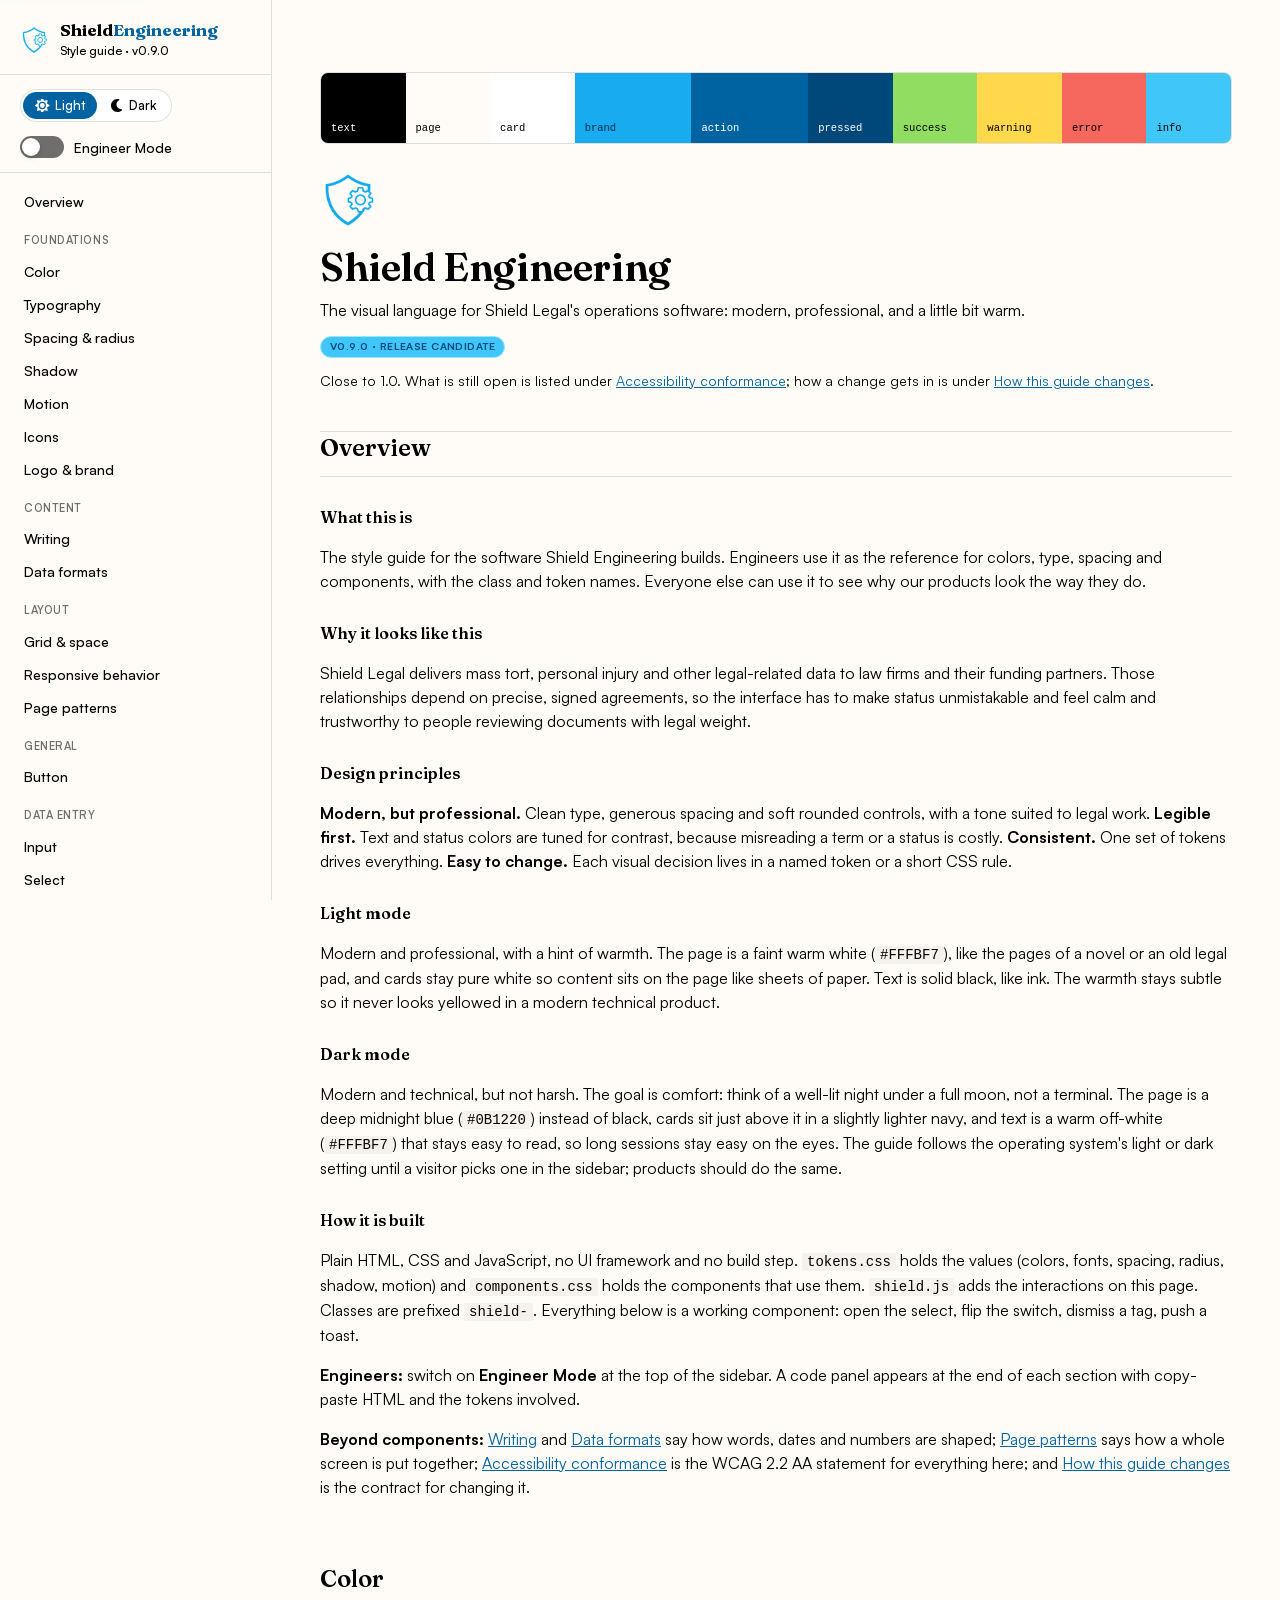
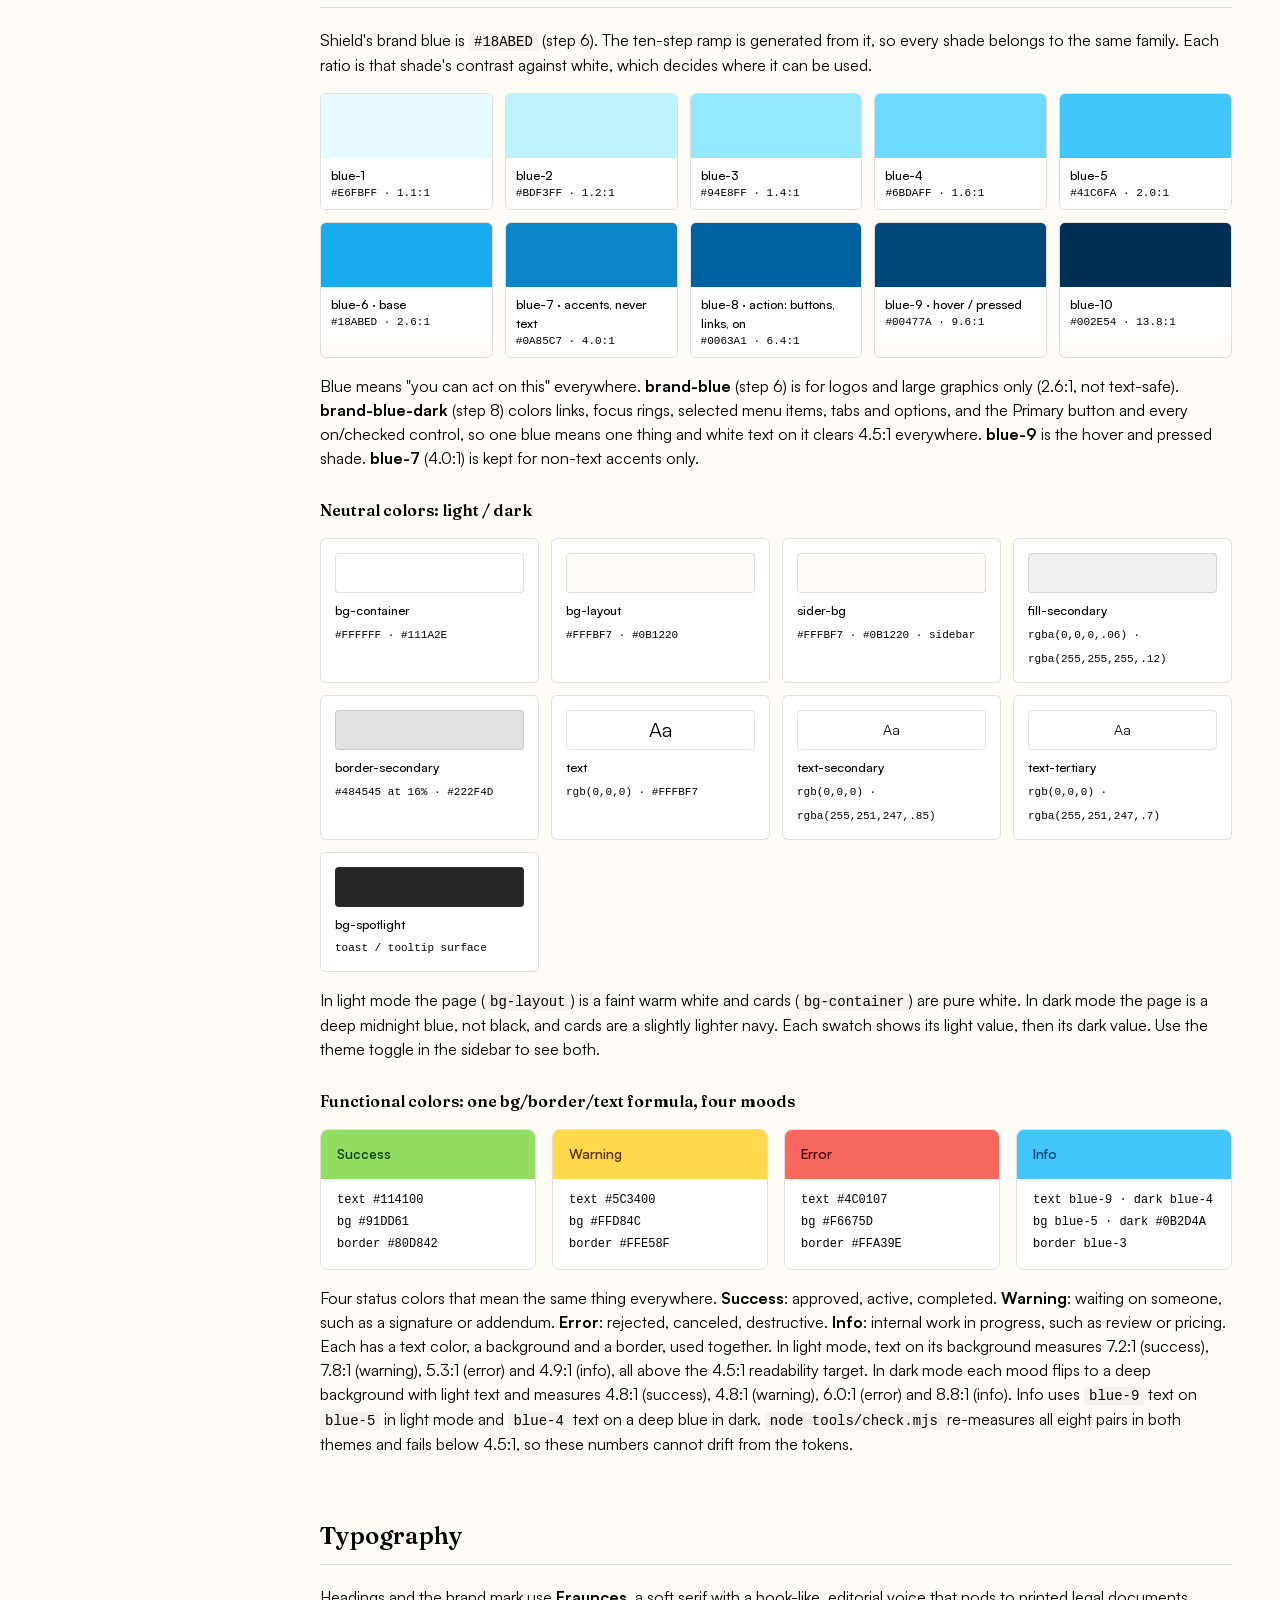
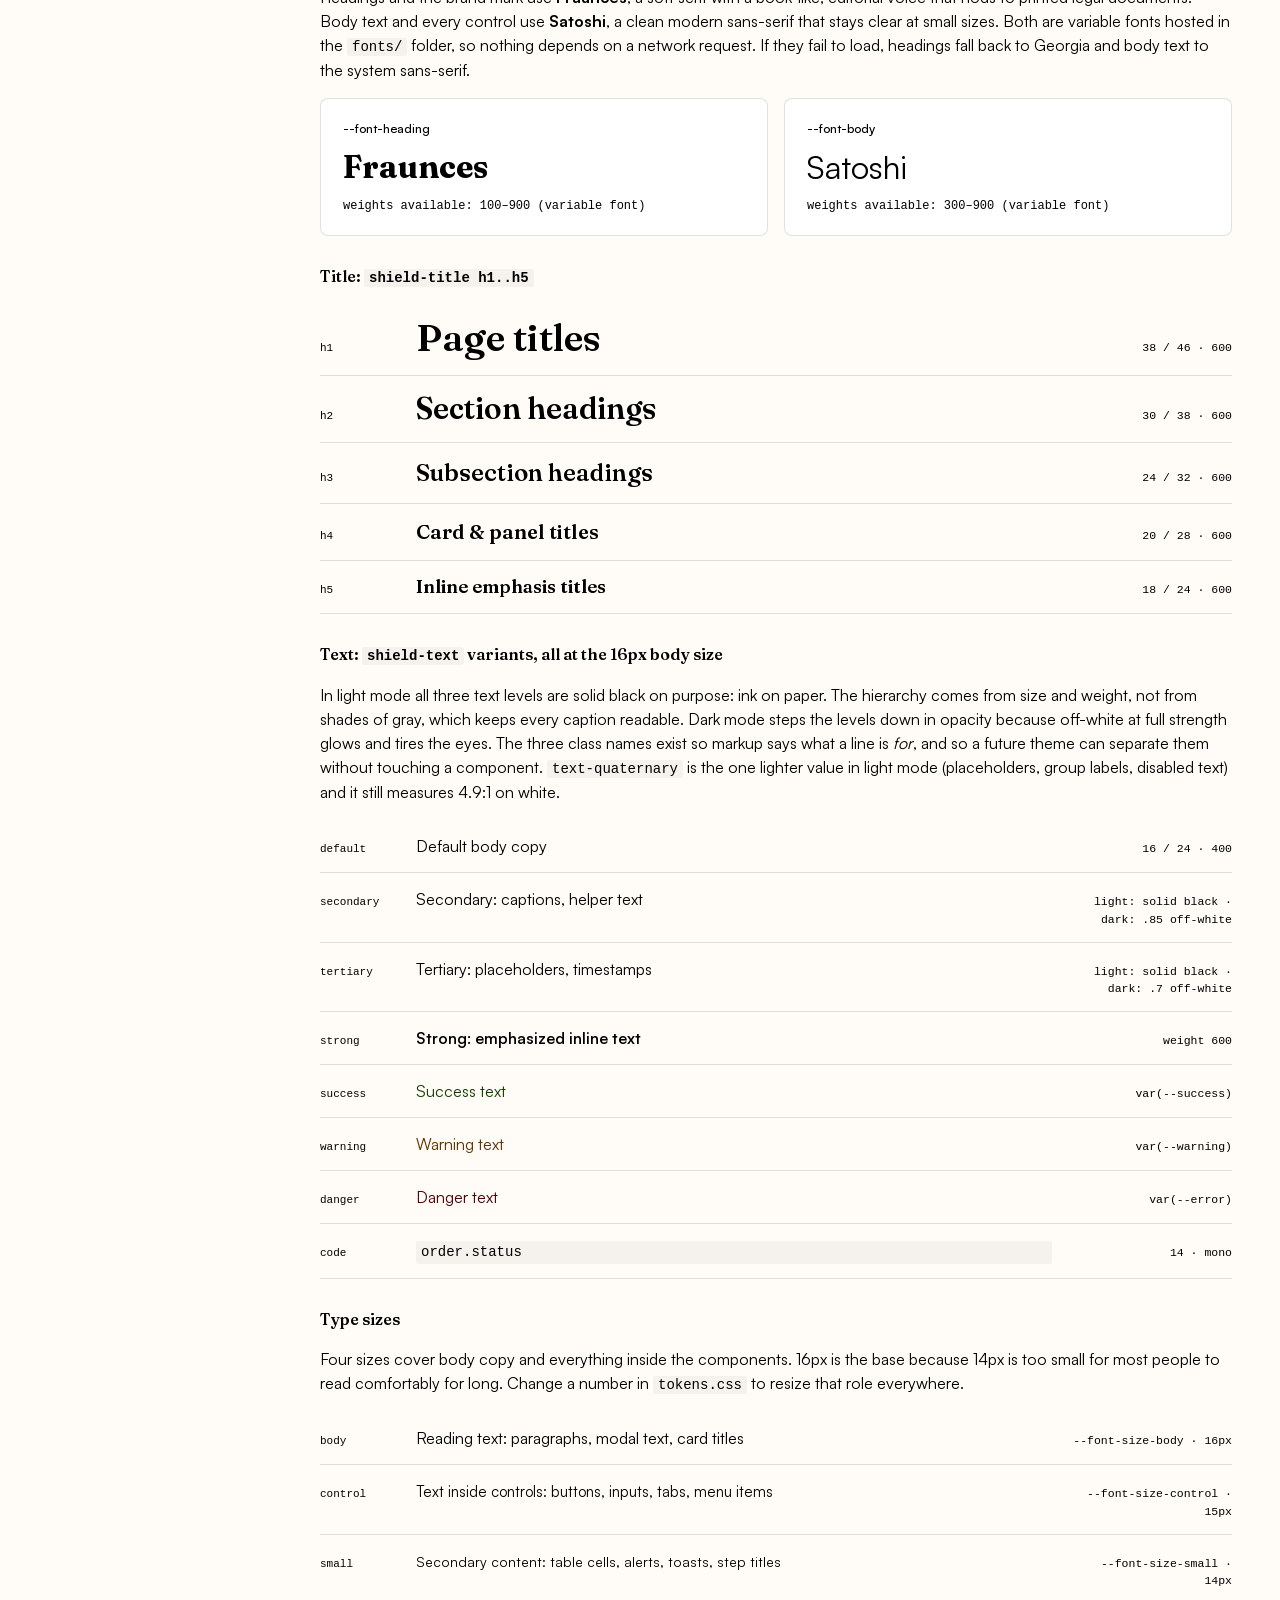
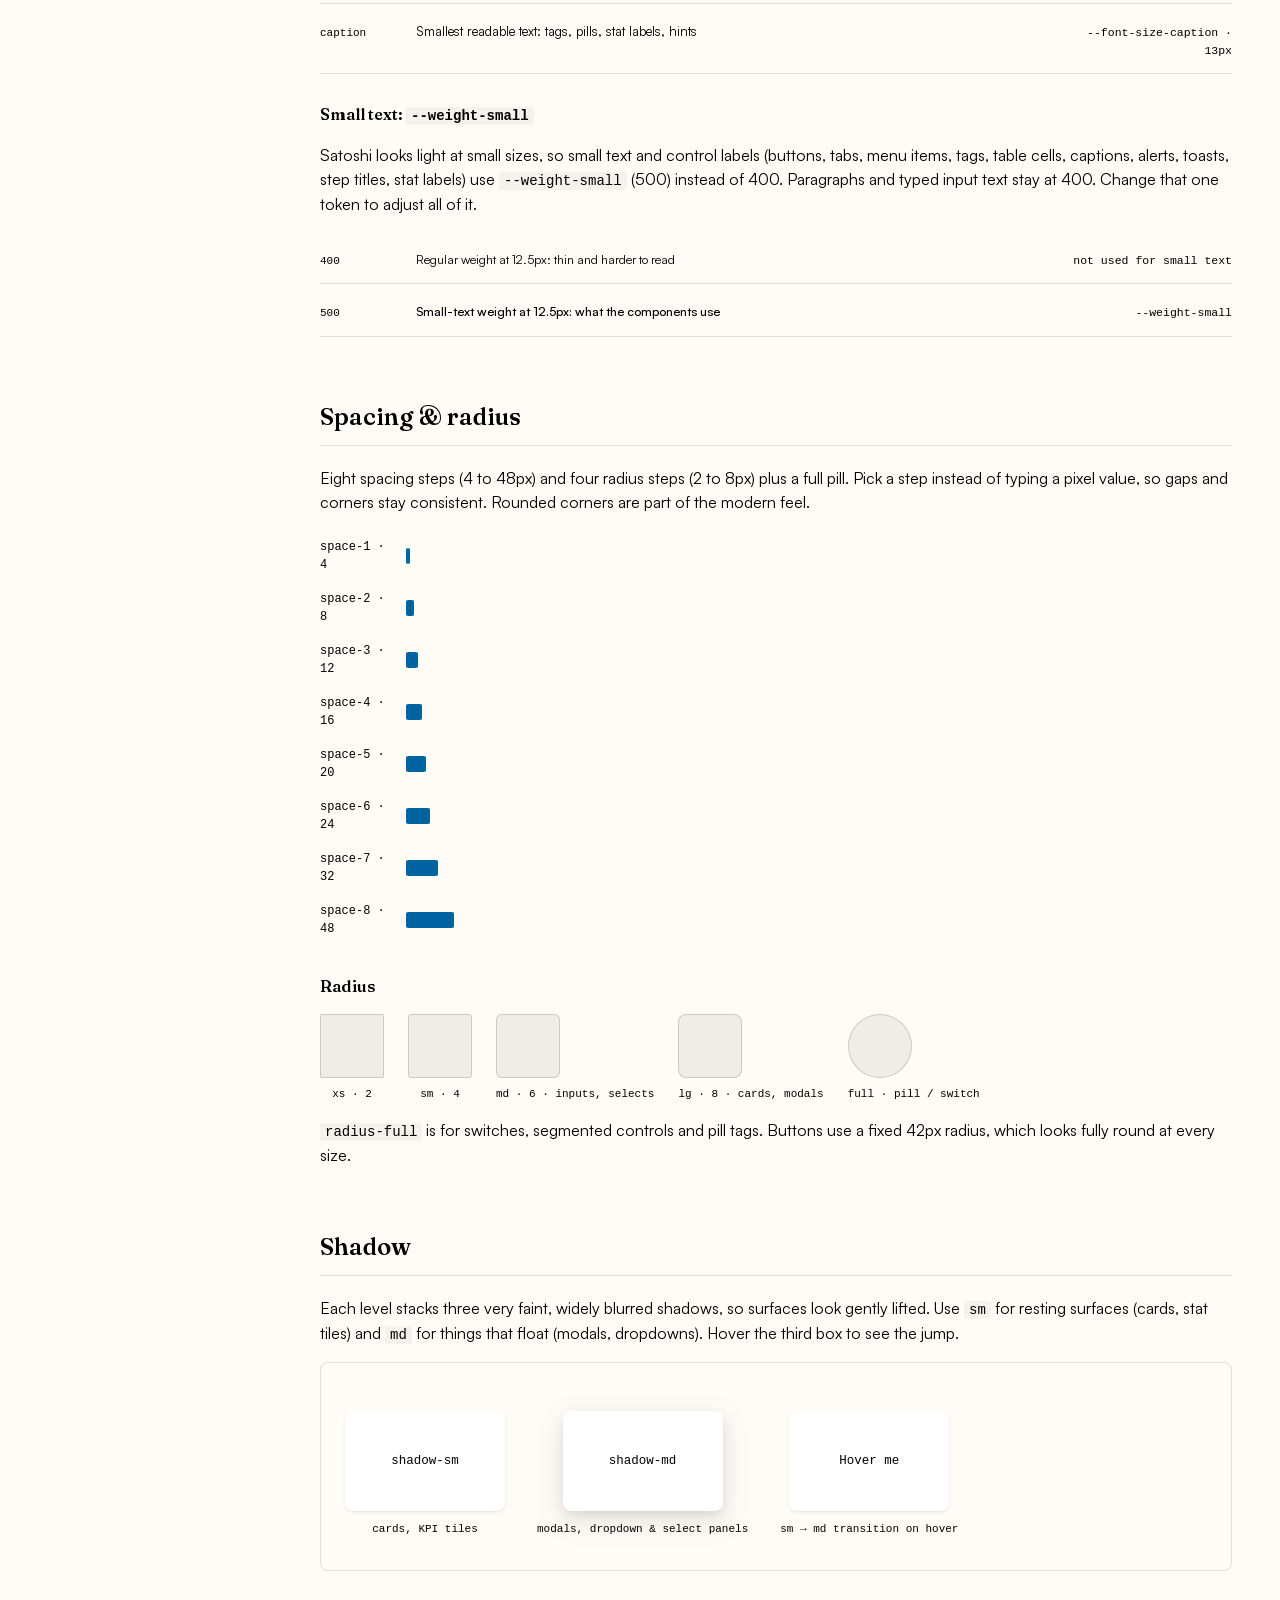
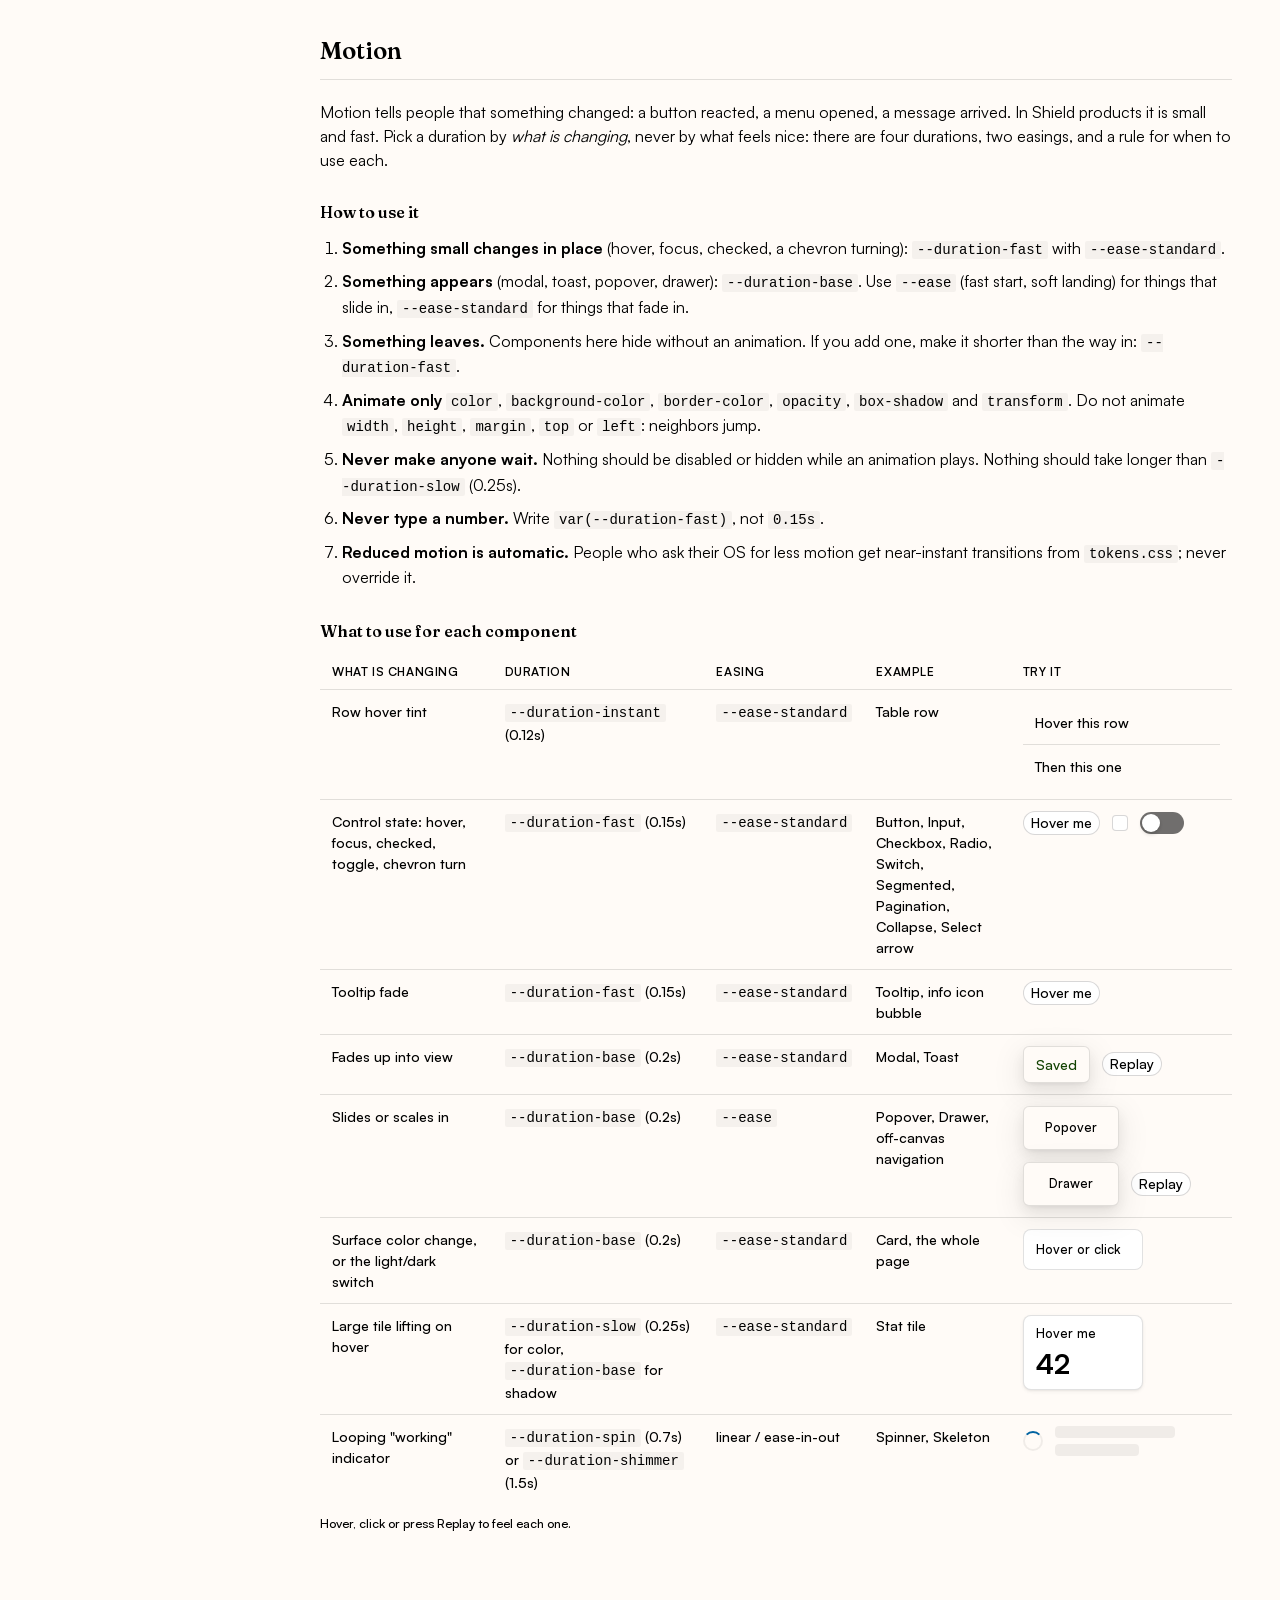
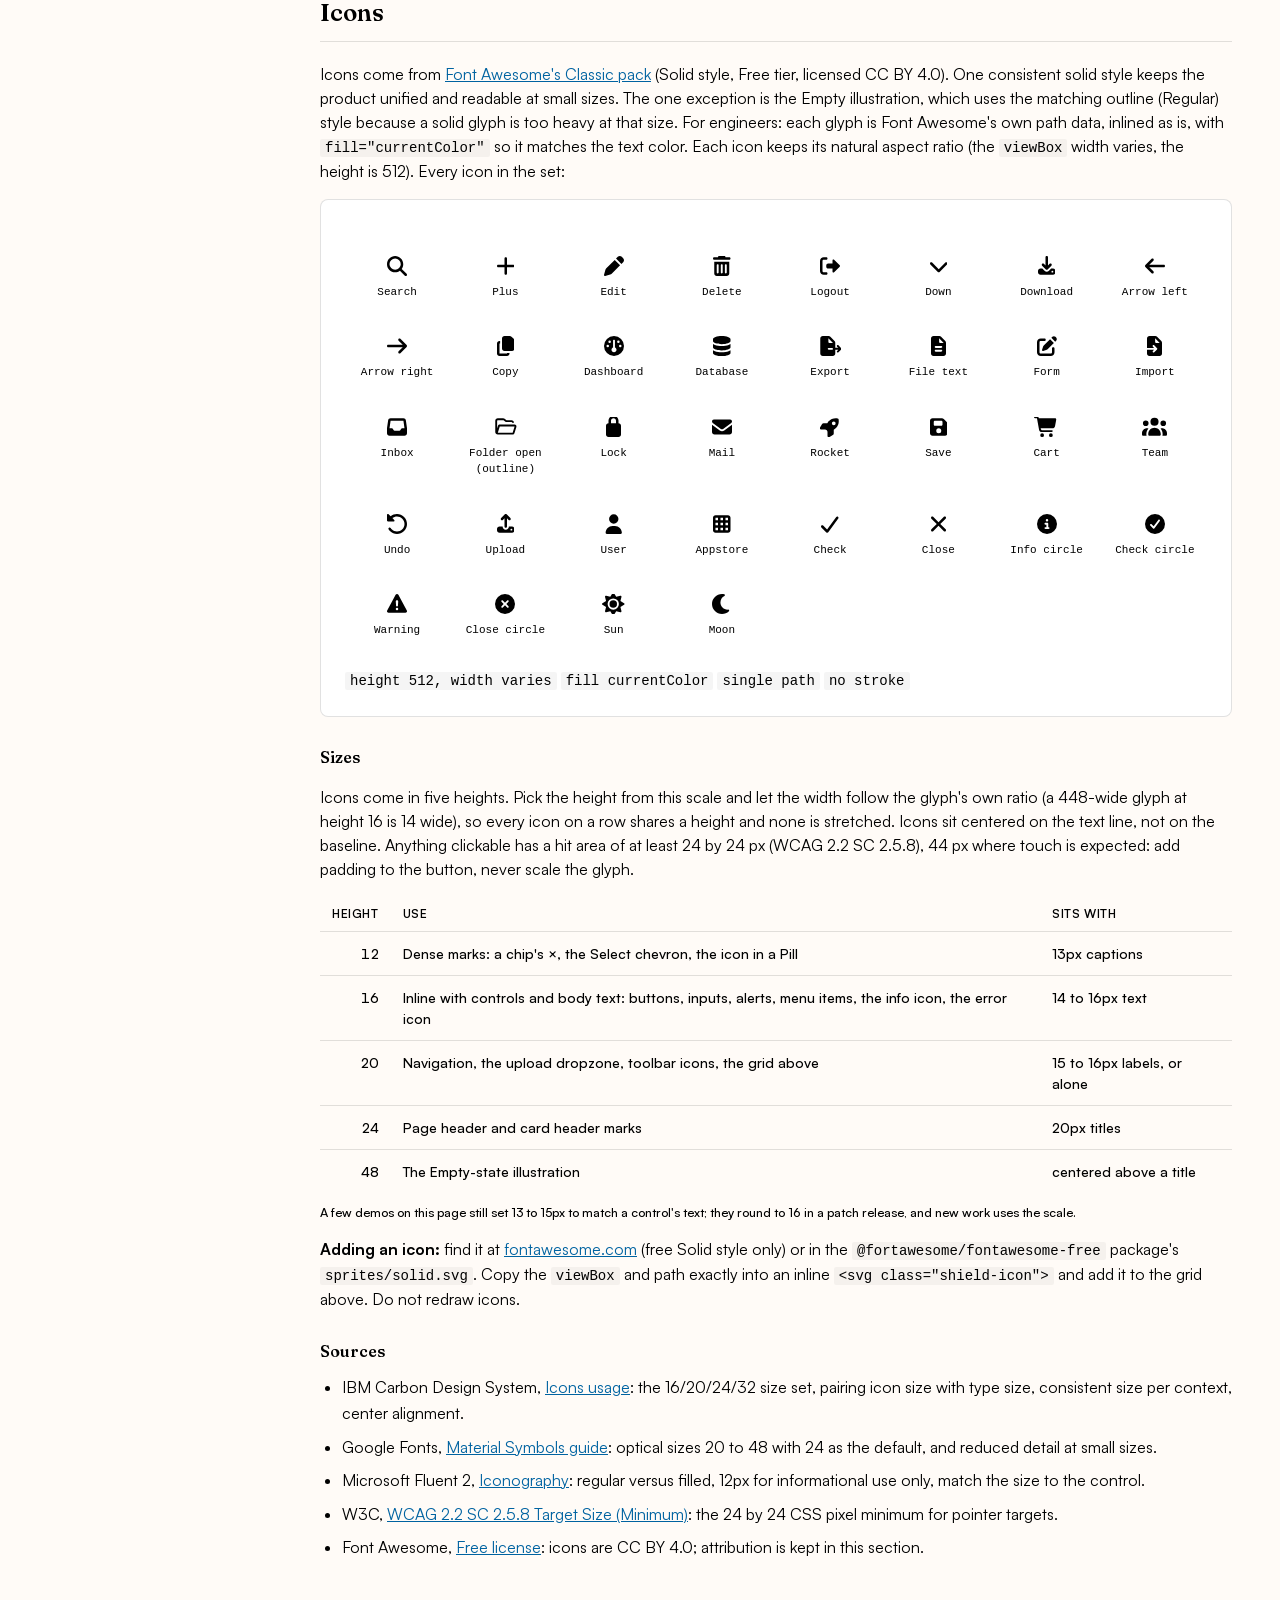
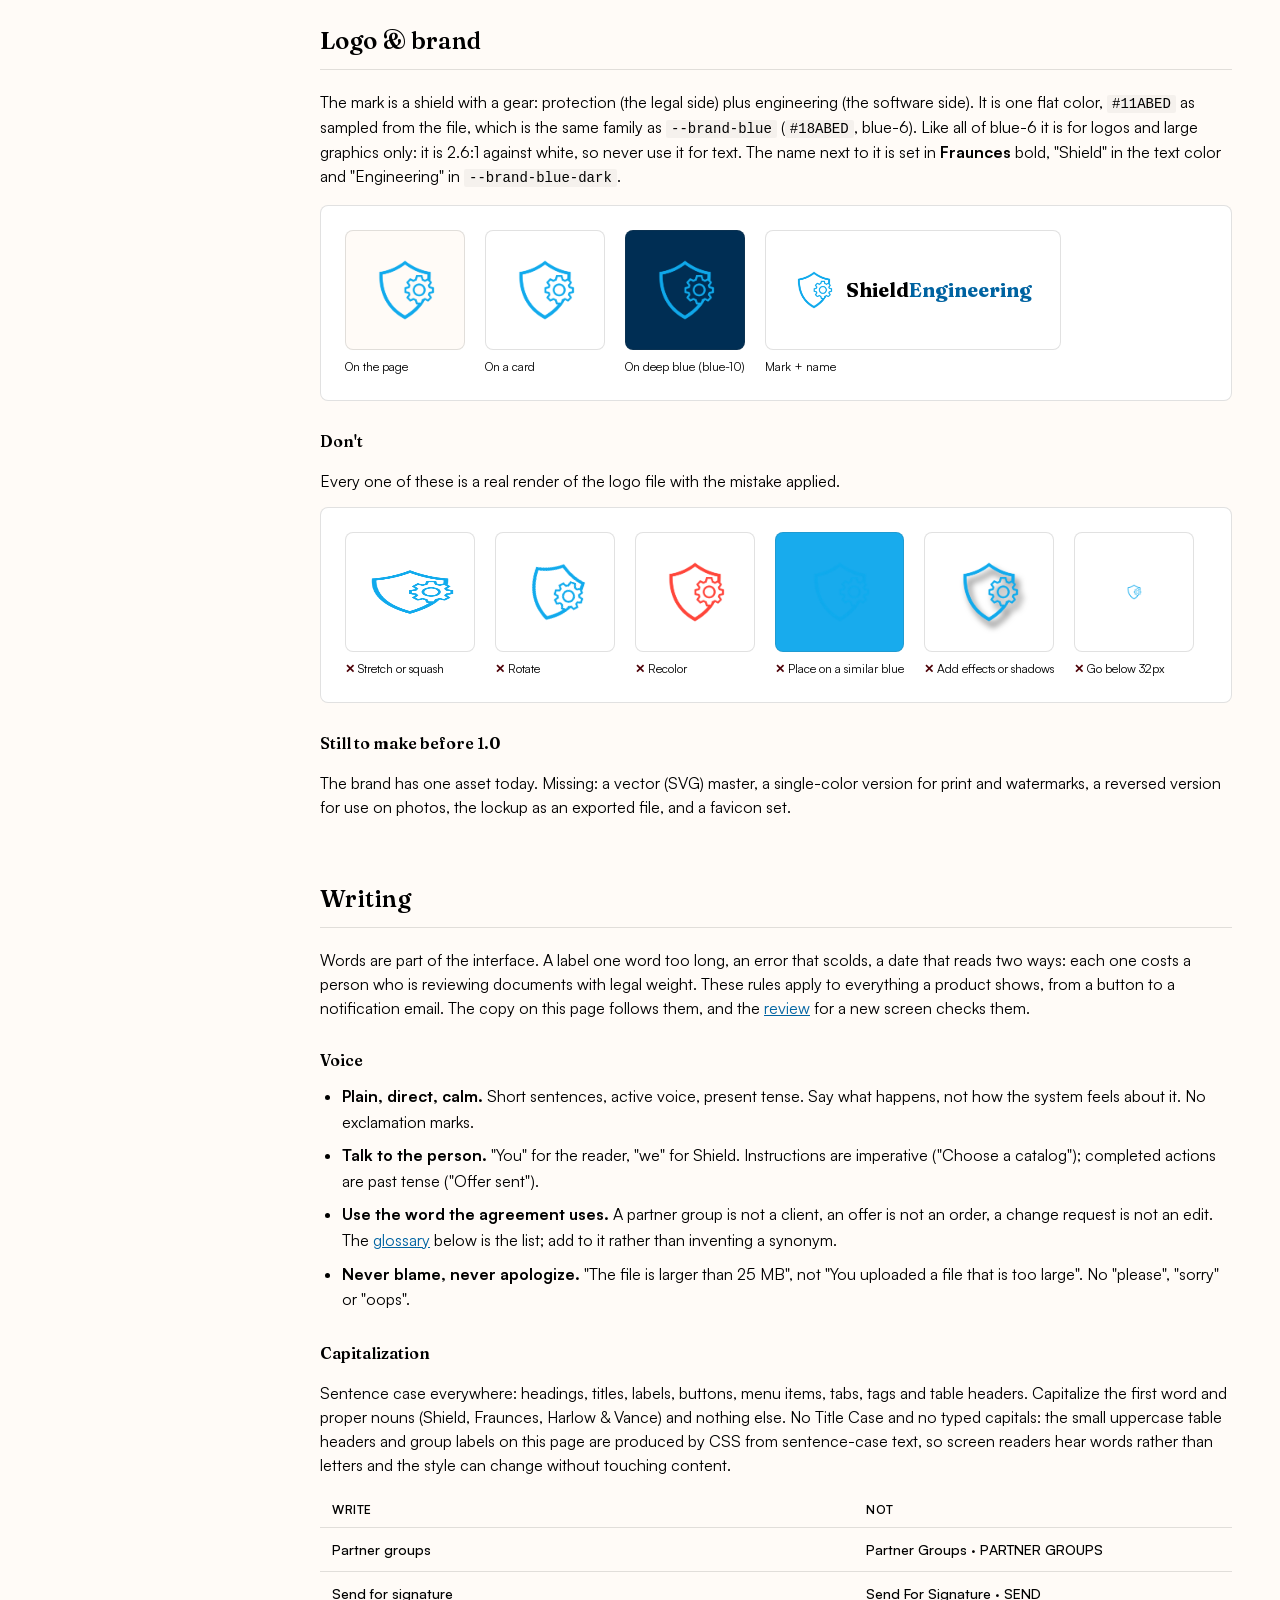
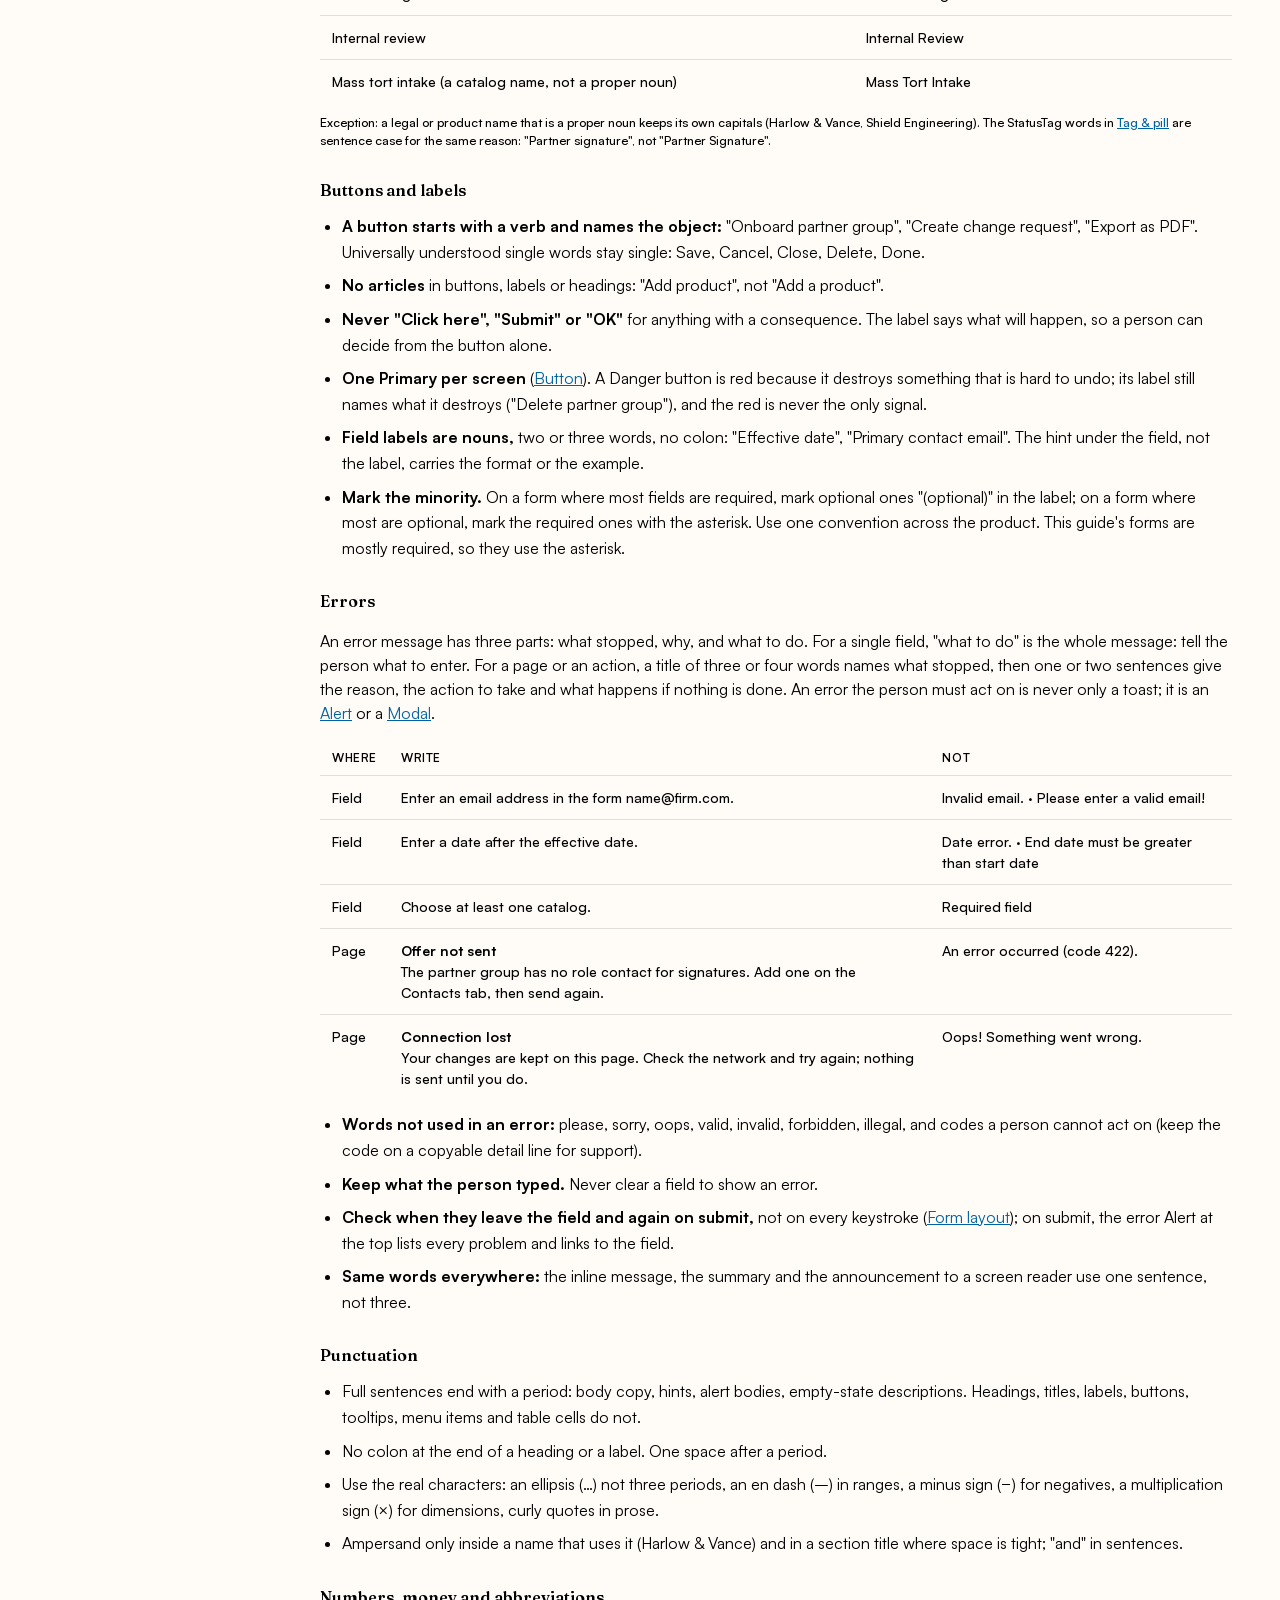
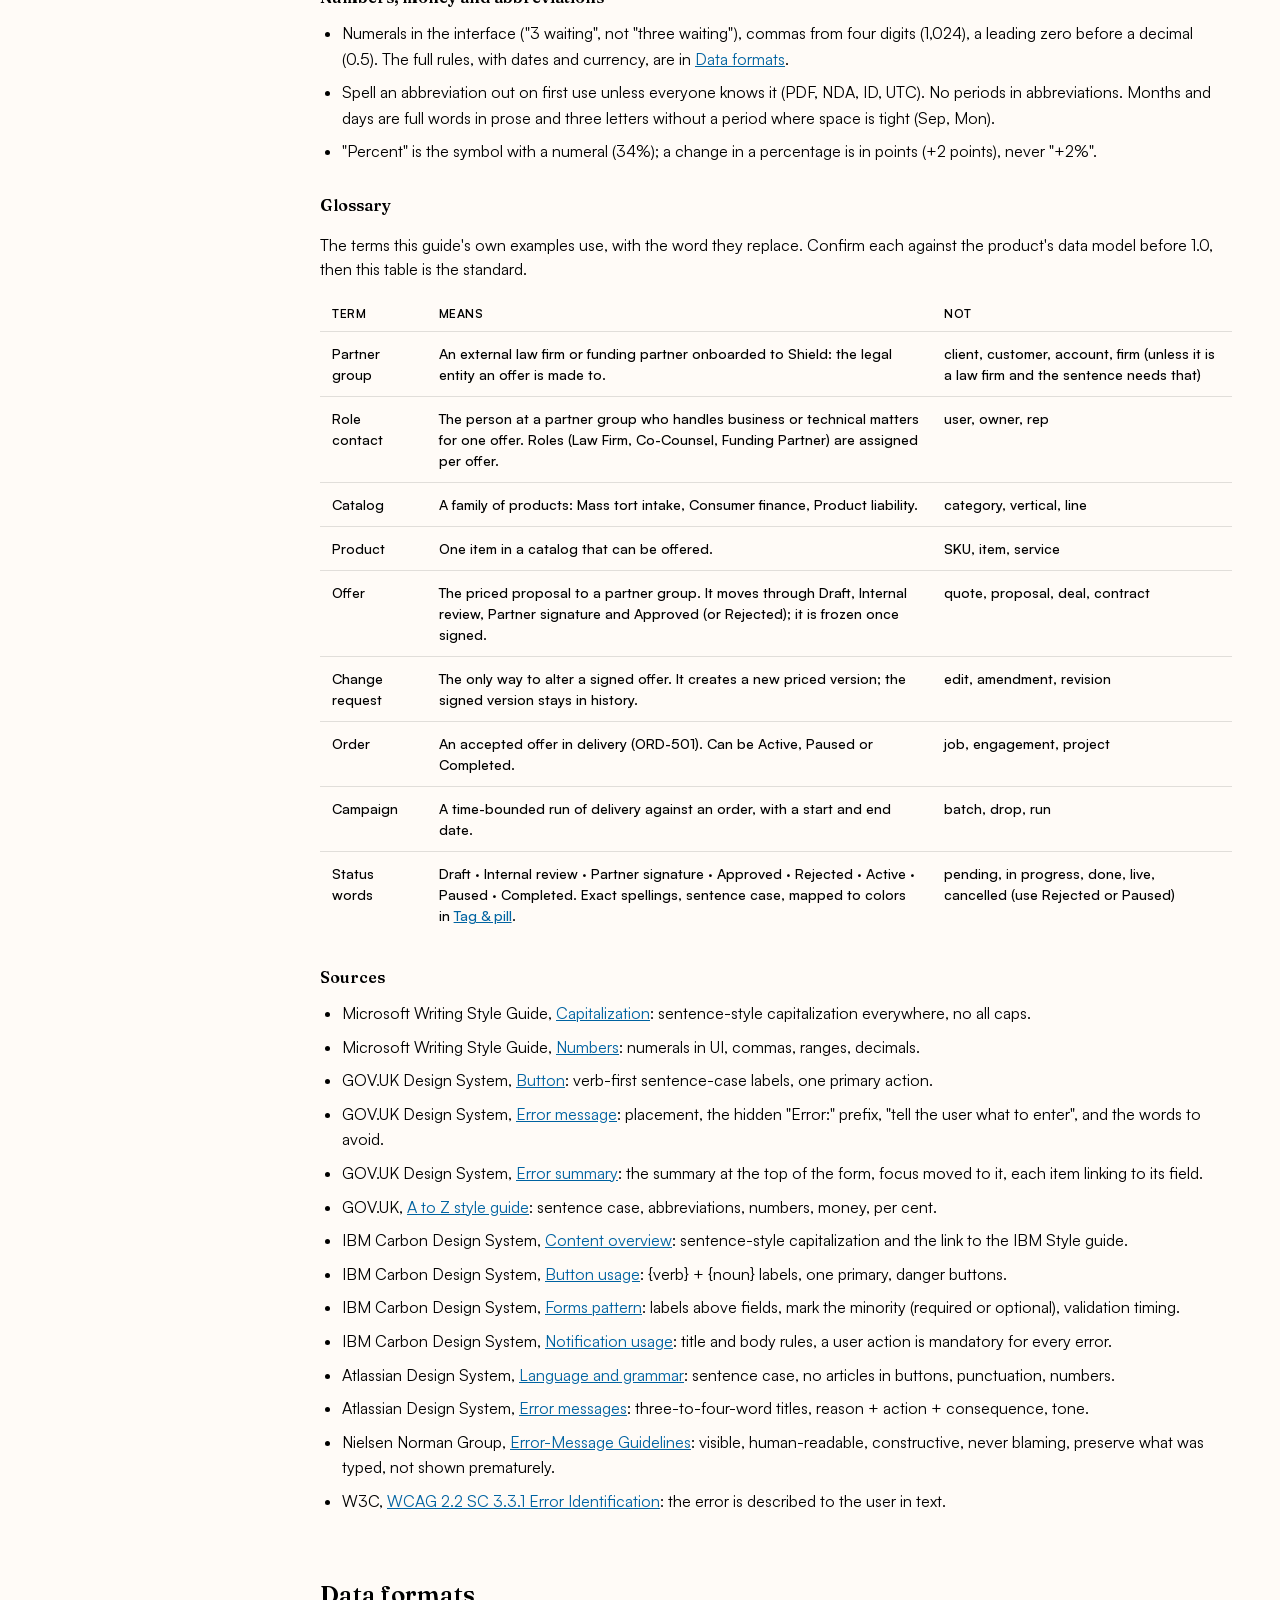
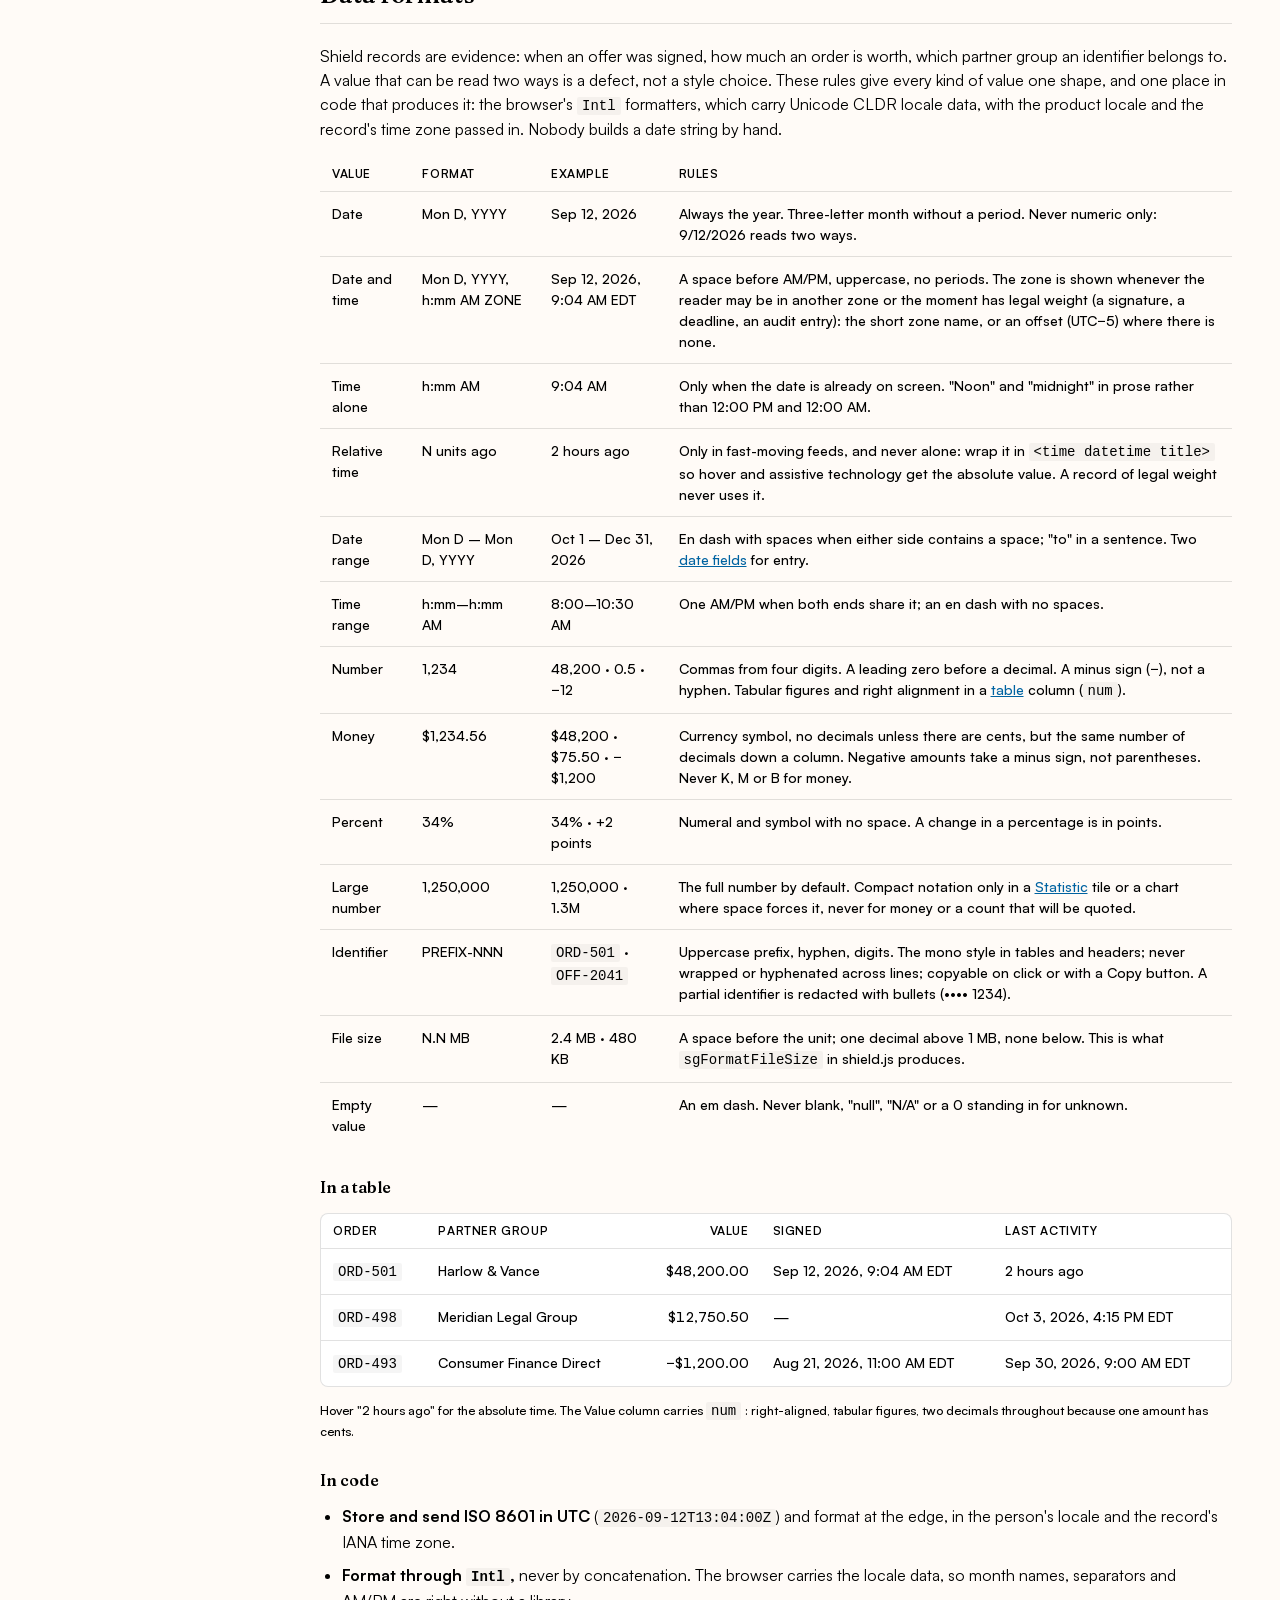
==== commit b14f4b1a: "Add Writing, Data formats, Page patterns, Accessibility and governance sections These are the parts " ====
--- a/index.html
+++ b/index.html
@@ -225,9 +225,13 @@
       <a href="#motion">Motion</a>
       <a href="#icons">Icons</a>
       <a href="#logo">Logo &amp; brand</a>
+      <div class="grp">Content</div>
+      <a href="#writing">Writing</a>
+      <a href="#formats">Data formats</a>
       <div class="grp">Layout</div>
       <a href="#layout">Grid &amp; space</a>
       <a href="#responsive">Responsive behavior</a>
+      <a href="#patterns">Page patterns</a>
       <div class="grp">General</div>
       <a href="#button">Button</a>
       <div class="grp">Data entry</div>
@@ -263,6 +267,9 @@
       <a href="#menu">Menu</a>
       <a href="#breadcrumb">Breadcrumb</a>
       <a href="#pagination">Pagination</a>
+      <div class="grp">Standards</div>
+      <a href="#accessibility">Accessibility conformance</a>
+      <a href="#governance">How this guide changes</a>
     </div>
   </nav>
 
@@ -296,6 +303,7 @@
       <h3 class="sub">How it is built</h3>
       <p class="lede">Plain HTML, CSS and JavaScript, no UI framework and no build step. <code>tokens.css</code> holds the values (colors, fonts, spacing, radius, shadow, motion) and <code>components.css</code> holds the components that use them. <code>shield.js</code> adds the interactions on this page. Classes are prefixed <code>shield-</code>. Everything below is a working component: open the select, flip the switch, dismiss a tag, push a toast.</p>
       <p class="lede" style="margin-top:12px"><b style="color:var(--text)">Engineers:</b> switch on <b style="color:var(--text)">Engineer Mode</b> at the top of the sidebar. A code panel appears at the end of each section with copy-paste HTML and the tokens involved.</p>
+      <p class="lede" style="margin-top:12px"><b style="color:var(--text)">Beyond components:</b> <a href="#writing">Writing</a> and <a href="#formats">Data formats</a> say how words, dates and numbers are shaped; <a href="#patterns">Page patterns</a> says how a whole screen is put together; <a href="#accessibility">Accessibility conformance</a> is the WCAG 2.2 AA statement for everything here; and <a href="#governance">How this guide changes</a> is the contract for changing it.</p>
     </section>
 
     <!-- Demonstrates the color tokens from tokens.css (the --blue-* ramp, neutrals, and the
@@ -526,7 +534,30 @@
         </div>
         <div class="spec"><code>height 512, width varies</code><code>fill currentColor</code><code>single path</code><code>no stroke</code></div>
       </div>
+      <h3 class="sub">Sizes</h3>
+      <p class="lede">Icons come in five heights. Pick the height from this scale and let the width follow the glyph's own ratio (a 448-wide glyph at height 16 is 14 wide), so every icon on a row shares a height and none is stretched. Icons sit centered on the text line, not on the baseline. Anything clickable has a hit area of at least 24 by 24 px (WCAG 2.2 SC 2.5.8), 44 px where touch is expected: add padding to the button, never scale the glyph.</p>
+      <div class="shield-table-scroll">
+        <table class="shield-table">
+          <thead><tr><th class="num">Height</th><th>Use</th><th>Sits with</th></tr></thead>
+          <tbody>
+            <tr><td class="num">12</td><td>Dense marks: a chip's ×, the Select chevron, the icon in a Pill</td><td>13px captions</td></tr>
+            <tr><td class="num">16</td><td>Inline with controls and body text: buttons, inputs, alerts, menu items, the info icon, the error icon</td><td>14 to 16px text</td></tr>
+            <tr><td class="num">20</td><td>Navigation, the upload dropzone, toolbar icons, the grid above</td><td>15 to 16px labels, or alone</td></tr>
+            <tr><td class="num">24</td><td>Page header and card header marks</td><td>20px titles</td></tr>
+            <tr><td class="num">48</td><td>The Empty-state illustration</td><td>centered above a title</td></tr>
+          </tbody>
+        </table>
+      </div>
+      <p class="spec">A few demos on this page still set 13 to 15px to match a control's text; they round to 16 in a patch release, and new work uses the scale.</p>
       <p class="lede"><b style="color:var(--text)">Adding an icon:</b> find it at <a href="https://fontawesome.com/icons/packs/classic" target="_blank" rel="noopener">fontawesome.com</a> (free Solid style only) or in the <code>@fortawesome/fontawesome-free</code> package's <code>sprites/solid.svg</code>. Copy the <code>viewBox</code> and path exactly into an inline <code>&lt;svg class="shield-icon"&gt;</code> and add it to the grid above. Do not redraw icons.</p>
+      <h3 class="sub">Sources</h3>
+      <ul class="sg-steps-list">
+        <li>IBM Carbon Design System, <a href="https://carbondesignsystem.com/elements/icons/usage/" target="_blank" rel="noopener">Icons usage</a>: the 16/20/24/32 size set, pairing icon size with type size, consistent size per context, center alignment.</li>
+        <li>Google Fonts, <a href="https://developers.google.com/fonts/docs/material_symbols" target="_blank" rel="noopener">Material Symbols guide</a>: optical sizes 20 to 48 with 24 as the default, and reduced detail at small sizes.</li>
+        <li>Microsoft Fluent 2, <a href="https://fluent2.microsoft.design/iconography" target="_blank" rel="noopener">Iconography</a>: regular versus filled, 12px for informational use only, match the size to the control.</li>
+        <li>W3C, <a href="https://www.w3.org/WAI/WCAG22/Understanding/target-size-minimum.html" target="_blank" rel="noopener">WCAG 2.2 SC 2.5.8 Target Size (Minimum)</a>: the 24 by 24 CSS pixel minimum for pointer targets.</li>
+        <li>Font Awesome, <a href="https://fontawesome.com/license/free" target="_blank" rel="noopener">Free license</a>: icons are CC BY 4.0; attribution is kept in this section.</li>
+      </ul>
     </section>
 
     <!-- Logo usage. The one asset is source_images/Shield_Engineering_Icon.png (1254 x 1254, transparent).
@@ -556,6 +587,191 @@
       </div>
       <h3 class="sub">Still to make before 1.0</h3>
       <p class="lede">The brand has one asset today. Missing: a vector (SVG) master, a single-color version for print and watermarks, a reversed version for use on photos, the lockup as an exported file, and a favicon set.</p>
+    </section>
+
+
+    <!-- Writing: the rules the copy in every other section follows. No components, just words. -->
+    <section id="writing">
+      <h2>Writing</h2>
+      <p class="lede">Words are part of the interface. A label one word too long, an error that scolds, a date that reads two ways: each one costs a person who is reviewing documents with legal weight. These rules apply to everything a product shows, from a button to a notification email. The copy on this page follows them, and the <a href="#governance">review</a> for a new screen checks them.</p>
+
+      <h3 class="sub">Voice</h3>
+      <ul class="sg-steps-list">
+        <li><b style="color:var(--text)">Plain, direct, calm.</b> Short sentences, active voice, present tense. Say what happens, not how the system feels about it. No exclamation marks.</li>
+        <li><b style="color:var(--text)">Talk to the person.</b> "You" for the reader, "we" for Shield. Instructions are imperative ("Choose a catalog"); completed actions are past tense ("Offer sent").</li>
+        <li><b style="color:var(--text)">Use the word the agreement uses.</b> A partner group is not a client, an offer is not an order, a change request is not an edit. The <a href="#glossary">glossary</a> below is the list; add to it rather than inventing a synonym.</li>
+        <li><b style="color:var(--text)">Never blame, never apologize.</b> "The file is larger than 25 MB", not "You uploaded a file that is too large". No "please", "sorry" or "oops".</li>
+      </ul>
+
+      <h3 class="sub">Capitalization</h3>
+      <p class="lede">Sentence case everywhere: headings, titles, labels, buttons, menu items, tabs, tags and table headers. Capitalize the first word and proper nouns (Shield, Fraunces, Harlow &amp; Vance) and nothing else. No Title Case and no typed capitals: the small uppercase table headers and group labels on this page are produced by CSS from sentence-case text, so screen readers hear words rather than letters and the style can change without touching content.</p>
+      <div class="shield-table-scroll">
+        <table class="shield-table">
+          <thead><tr><th>Write</th><th>Not</th></tr></thead>
+          <tbody>
+            <tr><td>Partner groups</td><td>Partner Groups · PARTNER GROUPS</td></tr>
+            <tr><td>Send for signature</td><td>Send For Signature · SEND</td></tr>
+            <tr><td>Internal review</td><td>Internal Review</td></tr>
+            <tr><td>Mass tort intake (a catalog name, not a proper noun)</td><td>Mass Tort Intake</td></tr>
+          </tbody>
+        </table>
+      </div>
+      <p class="spec">Exception: a legal or product name that is a proper noun keeps its own capitals (Harlow &amp; Vance, Shield Engineering). The StatusTag words in <a href="#tag">Tag &amp; pill</a> are sentence case for the same reason: "Partner signature", not "Partner Signature".</p>
+
+      <h3 class="sub">Buttons and labels</h3>
+      <ul class="sg-steps-list">
+        <li><b style="color:var(--text)">A button starts with a verb and names the object:</b> "Onboard partner group", "Create change request", "Export as PDF". Universally understood single words stay single: Save, Cancel, Close, Delete, Done.</li>
+        <li><b style="color:var(--text)">No articles</b> in buttons, labels or headings: "Add product", not "Add a product".</li>
+        <li><b style="color:var(--text)">Never "Click here", "Submit" or "OK"</b> for anything with a consequence. The label says what will happen, so a person can decide from the button alone.</li>
+        <li><b style="color:var(--text)">One Primary per screen</b> (<a href="#button">Button</a>). A Danger button is red because it destroys something that is hard to undo; its label still names what it destroys ("Delete partner group"), and the red is never the only signal.</li>
+        <li><b style="color:var(--text)">Field labels are nouns,</b> two or three words, no colon: "Effective date", "Primary contact email". The hint under the field, not the label, carries the format or the example.</li>
+        <li><b style="color:var(--text)">Mark the minority.</b> On a form where most fields are required, mark optional ones "(optional)" in the label; on a form where most are optional, mark the required ones with the asterisk. Use one convention across the product. This guide's forms are mostly required, so they use the asterisk.</li>
+      </ul>
+
+      <h3 class="sub">Errors</h3>
+      <p class="lede">An error message has three parts: what stopped, why, and what to do. For a single field, "what to do" is the whole message: tell the person what to enter. For a page or an action, a title of three or four words names what stopped, then one or two sentences give the reason, the action to take and what happens if nothing is done. An error the person must act on is never only a toast; it is an <a href="#alert">Alert</a> or a <a href="#modal">Modal</a>.</p>
+      <div class="shield-table-scroll">
+        <table class="shield-table">
+          <thead><tr><th>Where</th><th>Write</th><th>Not</th></tr></thead>
+          <tbody>
+            <tr><td>Field</td><td>Enter an email address in the form name@firm.com.</td><td>Invalid email. · Please enter a valid email!</td></tr>
+            <tr><td>Field</td><td>Enter a date after the effective date.</td><td>Date error. · End date must be greater than start date</td></tr>
+            <tr><td>Field</td><td>Choose at least one catalog.</td><td>Required field</td></tr>
+            <tr><td>Page</td><td><b>Offer not sent</b><br>The partner group has no role contact for signatures. Add one on the Contacts tab, then send again.</td><td>An error occurred (code 422).</td></tr>
+            <tr><td>Page</td><td><b>Connection lost</b><br>Your changes are kept on this page. Check the network and try again; nothing is sent until you do.</td><td>Oops! Something went wrong.</td></tr>
+          </tbody>
+        </table>
+      </div>
+      <ul class="sg-steps-list" style="margin-top:12px">
+        <li><b style="color:var(--text)">Words not used in an error:</b> please, sorry, oops, valid, invalid, forbidden, illegal, and codes a person cannot act on (keep the code on a copyable detail line for support).</li>
+        <li><b style="color:var(--text)">Keep what the person typed.</b> Never clear a field to show an error.</li>
+        <li><b style="color:var(--text)">Check when they leave the field and again on submit,</b> not on every keystroke (<a href="#forms">Form layout</a>); on submit, the error Alert at the top lists every problem and links to the field.</li>
+        <li><b style="color:var(--text)">Same words everywhere:</b> the inline message, the summary and the announcement to a screen reader use one sentence, not three.</li>
+      </ul>
+
+      <h3 class="sub">Punctuation</h3>
+      <ul class="sg-steps-list">
+        <li>Full sentences end with a period: body copy, hints, alert bodies, empty-state descriptions. Headings, titles, labels, buttons, tooltips, menu items and table cells do not.</li>
+        <li>No colon at the end of a heading or a label. One space after a period.</li>
+        <li>Use the real characters: an ellipsis (…) not three periods, an en dash (–) in ranges, a minus sign (−) for negatives, a multiplication sign (×) for dimensions, curly quotes in prose.</li>
+        <li>Ampersand only inside a name that uses it (Harlow &amp; Vance) and in a section title where space is tight; "and" in sentences.</li>
+      </ul>
+
+      <h3 class="sub">Numbers, money and abbreviations</h3>
+      <ul class="sg-steps-list">
+        <li>Numerals in the interface ("3 waiting", not "three waiting"), commas from four digits (1,024), a leading zero before a decimal (0.5). The full rules, with dates and currency, are in <a href="#formats">Data formats</a>.</li>
+        <li>Spell an abbreviation out on first use unless everyone knows it (PDF, NDA, ID, UTC). No periods in abbreviations. Months and days are full words in prose and three letters without a period where space is tight (Sep, Mon).</li>
+        <li>"Percent" is the symbol with a numeral (34%); a change in a percentage is in points (+2 points), never "+2%".</li>
+      </ul>
+
+      <h3 class="sub" id="glossary">Glossary</h3>
+      <p class="lede">The terms this guide's own examples use, with the word they replace. Confirm each against the product's data model before 1.0, then this table is the standard.</p>
+      <div class="shield-table-scroll">
+        <table class="shield-table">
+          <thead><tr><th>Term</th><th>Means</th><th>Not</th></tr></thead>
+          <tbody>
+            <tr><td>Partner group</td><td>An external law firm or funding partner onboarded to Shield: the legal entity an offer is made to.</td><td>client, customer, account, firm (unless it is a law firm and the sentence needs that)</td></tr>
+            <tr><td>Role contact</td><td>The person at a partner group who handles business or technical matters for one offer. Roles (Law Firm, Co-Counsel, Funding Partner) are assigned per offer.</td><td>user, owner, rep</td></tr>
+            <tr><td>Catalog</td><td>A family of products: Mass tort intake, Consumer finance, Product liability.</td><td>category, vertical, line</td></tr>
+            <tr><td>Product</td><td>One item in a catalog that can be offered.</td><td>SKU, item, service</td></tr>
+            <tr><td>Offer</td><td>The priced proposal to a partner group. It moves through Draft, Internal review, Partner signature and Approved (or Rejected); it is frozen once signed.</td><td>quote, proposal, deal, contract</td></tr>
+            <tr><td>Change request</td><td>The only way to alter a signed offer. It creates a new priced version; the signed version stays in history.</td><td>edit, amendment, revision</td></tr>
+            <tr><td>Order</td><td>An accepted offer in delivery (ORD-501). Can be Active, Paused or Completed.</td><td>job, engagement, project</td></tr>
+            <tr><td>Campaign</td><td>A time-bounded run of delivery against an order, with a start and end date.</td><td>batch, drop, run</td></tr>
+            <tr><td>Status words</td><td>Draft · Internal review · Partner signature · Approved · Rejected · Active · Paused · Completed. Exact spellings, sentence case, mapped to colors in <a href="#tag">Tag &amp; pill</a>.</td><td>pending, in progress, done, live, cancelled (use Rejected or Paused)</td></tr>
+          </tbody>
+        </table>
+      </div>
+
+      <h3 class="sub">Sources</h3>
+      <ul class="sg-steps-list">
+        <li>Microsoft Writing Style Guide, <a href="https://learn.microsoft.com/en-us/style-guide/capitalization" target="_blank" rel="noopener">Capitalization</a>: sentence-style capitalization everywhere, no all caps.</li>
+        <li>Microsoft Writing Style Guide, <a href="https://learn.microsoft.com/en-us/style-guide/numbers" target="_blank" rel="noopener">Numbers</a>: numerals in UI, commas, ranges, decimals.</li>
+        <li>GOV.UK Design System, <a href="https://design-system.service.gov.uk/components/button/" target="_blank" rel="noopener">Button</a>: verb-first sentence-case labels, one primary action.</li>
+        <li>GOV.UK Design System, <a href="https://design-system.service.gov.uk/components/error-message/" target="_blank" rel="noopener">Error message</a>: placement, the hidden "Error:" prefix, "tell the user what to enter", and the words to avoid.</li>
+        <li>GOV.UK Design System, <a href="https://design-system.service.gov.uk/components/error-summary/" target="_blank" rel="noopener">Error summary</a>: the summary at the top of the form, focus moved to it, each item linking to its field.</li>
+        <li>GOV.UK, <a href="https://guidance.publishing.service.gov.uk/writing-to-gov-uk-standards/style-guides/a-to-z-style-guide/" target="_blank" rel="noopener">A to Z style guide</a>: sentence case, abbreviations, numbers, money, per cent.</li>
+        <li>IBM Carbon Design System, <a href="https://carbondesignsystem.com/guidelines/content/overview/" target="_blank" rel="noopener">Content overview</a>: sentence-style capitalization and the link to the IBM Style guide.</li>
+        <li>IBM Carbon Design System, <a href="https://carbondesignsystem.com/components/button/usage/" target="_blank" rel="noopener">Button usage</a>: {verb} + {noun} labels, one primary, danger buttons.</li>
+        <li>IBM Carbon Design System, <a href="https://carbondesignsystem.com/patterns/forms-pattern/" target="_blank" rel="noopener">Forms pattern</a>: labels above fields, mark the minority (required or optional), validation timing.</li>
+        <li>IBM Carbon Design System, <a href="https://carbondesignsystem.com/components/notification/usage/" target="_blank" rel="noopener">Notification usage</a>: title and body rules, a user action is mandatory for every error.</li>
+        <li>Atlassian Design System, <a href="https://atlassian.design/foundations/content/language-and-grammar" target="_blank" rel="noopener">Language and grammar</a>: sentence case, no articles in buttons, punctuation, numbers.</li>
+        <li>Atlassian Design System, <a href="https://atlassian.design/foundations/content/designing-messages/error-messages" target="_blank" rel="noopener">Error messages</a>: three-to-four-word titles, reason + action + consequence, tone.</li>
+        <li>Nielsen Norman Group, <a href="https://www.nngroup.com/articles/error-message-guidelines/" target="_blank" rel="noopener">Error-Message Guidelines</a>: visible, human-readable, constructive, never blaming, preserve what was typed, not shown prematurely.</li>
+        <li>W3C, <a href="https://www.w3.org/WAI/WCAG22/Understanding/error-identification.html" target="_blank" rel="noopener">WCAG 2.2 SC 3.3.1 Error Identification</a>: the error is described to the user in text.</li>
+      </ul>
+    </section>
+
+    <!-- Data formats: one shape for every date, time, number, amount and identifier, and the one place in code that makes it. -->
+    <section id="formats">
+      <h2>Data formats</h2>
+      <p class="lede">Shield records are evidence: when an offer was signed, how much an order is worth, which partner group an identifier belongs to. A value that can be read two ways is a defect, not a style choice. These rules give every kind of value one shape, and one place in code that produces it: the browser's <code>Intl</code> formatters, which carry Unicode CLDR locale data, with the product locale and the record's time zone passed in. Nobody builds a date string by hand.</p>
+
+      <div class="shield-table-scroll">
+        <table class="shield-table">
+          <thead><tr><th>Value</th><th>Format</th><th>Example</th><th>Rules</th></tr></thead>
+          <tbody>
+            <tr><td>Date</td><td>Mon D, YYYY</td><td>Sep 12, 2026</td><td>Always the year. Three-letter month without a period. Never numeric only: 9/12/2026 reads two ways.</td></tr>
+            <tr><td>Date and time</td><td>Mon D, YYYY, h:mm AM ZONE</td><td>Sep 12, 2026, 9:04 AM EDT</td><td>A space before AM/PM, uppercase, no periods. The zone is shown whenever the reader may be in another zone or the moment has legal weight (a signature, a deadline, an audit entry): the short zone name, or an offset (UTC−5) where there is none.</td></tr>
+            <tr><td>Time alone</td><td>h:mm AM</td><td>9:04 AM</td><td>Only when the date is already on screen. "Noon" and "midnight" in prose rather than 12:00 PM and 12:00 AM.</td></tr>
+            <tr><td>Relative time</td><td>N units ago</td><td><time datetime="2026-10-05T14:30:00Z" title="Oct 5, 2026, 10:30 AM EDT">2 hours ago</time></td><td>Only in fast-moving feeds, and never alone: wrap it in <code>&lt;time datetime title&gt;</code> so hover and assistive technology get the absolute value. A record of legal weight never uses it.</td></tr>
+            <tr><td>Date range</td><td>Mon D – Mon D, YYYY</td><td>Oct 1 – Dec 31, 2026</td><td>En dash with spaces when either side contains a space; "to" in a sentence. Two <a href="#datepicker">date fields</a> for entry.</td></tr>
+            <tr><td>Time range</td><td>h:mm–h:mm AM</td><td>8:00–10:30 AM</td><td>One AM/PM when both ends share it; an en dash with no spaces.</td></tr>
+            <tr><td>Number</td><td>1,234</td><td>48,200 · 0.5 · −12</td><td>Commas from four digits. A leading zero before a decimal. A minus sign (−), not a hyphen. Tabular figures and right alignment in a <a href="#table">table</a> column (<code>num</code>).</td></tr>
+            <tr><td>Money</td><td>$1,234.56</td><td>$48,200 · $75.50 · −$1,200</td><td>Currency symbol, no decimals unless there are cents, but the same number of decimals down a column. Negative amounts take a minus sign, not parentheses. Never K, M or B for money.</td></tr>
+            <tr><td>Percent</td><td>34%</td><td>34% · +2 points</td><td>Numeral and symbol with no space. A change in a percentage is in points.</td></tr>
+            <tr><td>Large number</td><td>1,250,000</td><td>1,250,000 · 1.3M</td><td>The full number by default. Compact notation only in a <a href="#statistic">Statistic</a> tile or a chart where space forces it, never for money or a count that will be quoted.</td></tr>
+            <tr><td>Identifier</td><td>PREFIX-NNN</td><td><span class="shield-text code">ORD-501</span> · <span class="shield-text code">OFF-2041</span></td><td>Uppercase prefix, hyphen, digits. The mono style in tables and headers; never wrapped or hyphenated across lines; copyable on click or with a Copy button. A partial identifier is redacted with bullets (•••• 1234).</td></tr>
+            <tr><td>File size</td><td>N.N MB</td><td>2.4 MB · 480 KB</td><td>A space before the unit; one decimal above 1 MB, none below. This is what <code>sgFormatFileSize</code> in shield.js produces.</td></tr>
+            <tr><td>Empty value</td><td>—</td><td>—</td><td>An em dash. Never blank, "null", "N/A" or a 0 standing in for unknown.</td></tr>
+          </tbody>
+        </table>
+      </div>
+
+      <h3 class="sub">In a table</h3>
+      <div class="demo" style="padding:0">
+        <div class="shield-table-scroll">
+          <table class="shield-table">
+            <caption class="shield-sr-only">Orders with formatted values</caption>
+            <thead><tr><th>Order</th><th>Partner group</th><th class="num">Value</th><th>Signed</th><th>Last activity</th></tr></thead>
+            <tbody>
+              <tr><td><span class="shield-text code">ORD-501</span></td><td>Harlow &amp; Vance</td><td class="num">$48,200.00</td><td><time datetime="2026-09-12T13:04:00Z">Sep 12, 2026, 9:04 AM EDT</time></td><td><time datetime="2026-10-05T14:30:00Z" title="Oct 5, 2026, 10:30 AM EDT">2 hours ago</time></td></tr>
+              <tr><td><span class="shield-text code">ORD-498</span></td><td>Meridian Legal Group</td><td class="num">$12,750.50</td><td>—</td><td><time datetime="2026-10-03T20:15:00Z">Oct 3, 2026, 4:15 PM EDT</time></td></tr>
+              <tr><td><span class="shield-text code">ORD-493</span></td><td>Consumer Finance Direct</td><td class="num">−$1,200.00</td><td><time datetime="2026-08-21T15:00:00Z">Aug 21, 2026, 11:00 AM EDT</time></td><td><time datetime="2026-09-30T13:00:00Z">Sep 30, 2026, 9:00 AM EDT</time></td></tr>
+            </tbody>
+          </table>
+        </div>
+      </div>
+      <p class="spec">Hover "2 hours ago" for the absolute time. The Value column carries <code>num</code>: right-aligned, tabular figures, two decimals throughout because one amount has cents.</p>
+
+      <h3 class="sub">In code</h3>
+      <ul class="sg-steps-list">
+        <li><b style="color:var(--text)">Store and send ISO 8601 in UTC</b> (<code>2026-09-12T13:04:00Z</code>) and format at the edge, in the person's locale and the record's IANA time zone.</li>
+        <li><b style="color:var(--text)">Format through <code>Intl</code>,</b> never by concatenation. The browser carries the locale data, so month names, separators and AM/PM are right without a library.</li>
+        <li><b style="color:var(--text)">Put the machine value in <code>&lt;time datetime&gt;</code></b> so a column can sort on it, a person can copy it, and a screen reader can read it.</li>
+      </ul>
+      <pre class="sg-pane" style="margin:8px 0 0;max-height:none"><code>const when = new Date("2026-09-12T13:04:00Z");
+new Intl.DateTimeFormat("en-US", { dateStyle: "medium", timeStyle: "short",
+  timeZone: "America/New_York", timeZoneName: "short" }).format(when);   // "Sep 12, 2026, 9:04 AM EDT"
+new Intl.DateTimeFormat("en-US", { dateStyle: "medium" }).format(when);   // "Sep 12, 2026"
+new Intl.NumberFormat("en-US", { style: "currency", currency: "USD" }).format(48200);   // "$48,200.00"
+new Intl.NumberFormat("en-US", { notation: "compact" }).format(1250000);                // "1.3M" (tiles only)</code></pre>
+
+      <h3 class="sub">Sources</h3>
+      <ul class="sg-steps-list">
+        <li>Microsoft Writing Style Guide, <a href="https://learn.microsoft.com/en-us/style-guide/a-z-word-list-term-collections/term-collections/date-time-terms" target="_blank" rel="noopener">Date and time terms</a>: month day, year; AM and PM; time zones and UTC offsets.</li>
+        <li>Microsoft Writing Style Guide, <a href="https://learn.microsoft.com/en-us/style-guide/numbers" target="_blank" rel="noopener">Numbers</a>: commas, ranges, decimals, compact forms only when space forces them.</li>
+        <li>GitLab Pajamas, <a href="https://design.gitlab.com/content/date-and-time" target="_blank" rel="noopener">Date and time</a>: absolute dates by default, relative time only where recency matters, and the audit-log rule.</li>
+        <li>AWS Cloudscape, <a href="https://cloudscape.design/patterns/general/timestamps/" target="_blank" rel="noopener">Timestamps</a>: relative versus absolute, the zone in the string, and the <code>&lt;time&gt;</code> element behind a relative time.</li>
+        <li>Google Material Design (archive), <a href="https://m1.material.io/patterns/data-formats.html" target="_blank" rel="noopener">Data formats</a>: AM/PM, when the year is shown, ranges, approximate versus absolute, redaction with bullets.</li>
+        <li>IBM Carbon Design System, <a href="https://carbondesignsystem.com/components/date-picker/usage/" target="_blank" rel="noopener">Date picker usage</a>: AM/PM, time zone and localization rules.</li>
+        <li>GOV.UK, <a href="https://guidance.publishing.service.gov.uk/writing-to-gov-uk-standards/style-guides/a-to-z-style-guide/" target="_blank" rel="noopener">A to Z style guide</a>: money, per cent, dates and times in prose.</li>
+        <li>MDN Web Docs, <a href="https://developer.mozilla.org/en-US/docs/Web/JavaScript/Reference/Global_Objects/Intl/DateTimeFormat" target="_blank" rel="noopener">Intl.DateTimeFormat</a>: locale-aware date and time formatting with an explicit time zone.</li>
+        <li>MDN Web Docs, <a href="https://developer.mozilla.org/en-US/docs/Web/JavaScript/Reference/Global_Objects/Intl/NumberFormat" target="_blank" rel="noopener">Intl.NumberFormat</a>: currency, percent, grouping and compact notation.</li>
+        <li>MDN Web Docs, <a href="https://developer.mozilla.org/en-US/docs/Web/CSS/font-variant-numeric" target="_blank" rel="noopener">font-variant-numeric</a>: tabular figures for columns of numbers.</li>
+        <li>Unicode Consortium, <a href="https://cldr.unicode.org/" target="_blank" rel="noopener">Common Locale Data Repository (CLDR)</a>: the locale data behind <code>Intl</code>.</li>
+        <li>Nielsen Norman Group, <a href="https://www.nngroup.com/articles/date-input/" target="_blank" rel="noopener">Date-Input Form Fields</a>: when a picker helps, flexible parsing, and the 10/11 ambiguity of numeric dates.</li>
+      </ul>
     </section>
 
 
@@ -663,6 +879,118 @@
         <li>W3C, <a href="https://www.w3.org/TR/WCAG22/" target="_blank" rel="noopener">Web Content Accessibility Guidelines (WCAG) 2.2</a>, and its Understanding pages linked above.</li>
         <li>Bootstrap 5.3, <a href="https://getbootstrap.com/docs/5.3/layout/breakpoints/" target="_blank" rel="noopener">Breakpoints</a>: the 576, 768, 992 and 1200px widths and their device labels.</li>
         <li>The behavior of each Shield component in the tables above comes from <code>components.css</code>.</li>
+      </ul>
+    </section>
+
+
+    <!-- Page patterns: how whole screens are composed from the components below. The page header is a real
+         component (shield-page-header in components.css); the list and record anatomies are rules. -->
+    <section id="patterns">
+      <h2>Page patterns</h2>
+      <p class="lede">Components say what a button or a table looks like. Patterns say how a whole screen is put together, so two engineers building two list pages produce the same page. Three patterns cover nearly every screen in Shield's operations software: the page header every page starts with, the list page, and the record page. Each also says what the screen shows while it loads, when it is empty, and when something has gone wrong.</p>
+
+      <h3 class="sub">Page header</h3>
+      <p class="lede">Every full page opens the same way: a <a href="#breadcrumb">breadcrumb</a> when the page is two or more levels deep; the page title as the page's only <code>h1</code>, kept to one line (the full text goes in <code>title</code> when it truncates); an optional <a href="#tooltip">info icon</a> for the one sentence that explains the page; and the page actions right-aligned, with at most one Primary. A record page adds up to four key facts under the title: the status as a Tag, and the three values a person needs before reading further. <a href="#tabs">Tabs</a>, if the page has them, sit directly below the header.</p>
+      <div class="demo" style="background:var(--bg-layout)">
+        <div class="demo-row stack"><span class="demo-label">List page header</span>
+          <header class="shield-page-header" style="margin-bottom:0">
+            <nav class="shield-breadcrumb" aria-label="Breadcrumb"><ol><li><a href="#patterns">Partners</a></li><li aria-current="page">Partner groups</li></ol></nav>
+            <div class="shield-page-header-row">
+              <h2 class="shield-title h3" title="Partner groups">Partner groups</h2>
+              <span class="shield-info-tip" tabindex="0" aria-label="About this page" aria-describedby="tip-ph-list"><svg aria-hidden="true" class="shield-icon" width="16" height="16" viewBox="0 0 512 512" fill="currentColor"><path d="M256 512a256 256 0 1 0 0-512 256 256 0 1 0 0 512zM224 160a32 32 0 1 1 64 0 32 32 0 1 1 -64 0zm-8 64l48 0c13.3 0 24 10.7 24 24l0 88 8 0c13.3 0 24 10.7 24 24s-10.7 24-24 24l-80 0c-13.3 0-24-10.7-24-24s10.7-24 24-24l24 0 0-64-24 0c-13.3 0-24-10.7-24-24s10.7-24 24-24z"/></svg><span class="shield-info-tip-body" id="tip-ph-list" role="tooltip">External partner groups must be onboarded here before they can be added to an offer.</span></span>
+              <div class="shield-page-header-actions"><button class="shield-button shield-button-default">Export</button><button class="shield-button shield-button-primary">New partner group</button></div>
+            </div>
+          </header>
+        </div>
+        <div class="demo-row stack" style="margin-top:20px"><span class="demo-label">Record page header</span>
+          <header class="shield-page-header" style="margin-bottom:0">
+            <nav class="shield-breadcrumb" aria-label="Breadcrumb"><ol><li><a href="#patterns">Offers</a></li><li aria-current="page">OFF-2041</li></ol></nav>
+            <div class="shield-page-header-row">
+              <h2 class="shield-title h3" title="OFF-2041 · Harlow &amp; Vance mass tort intake">OFF-2041 · Harlow &amp; Vance mass tort intake</h2>
+              <div class="shield-page-header-actions"><button class="shield-button shield-button-default">Edit</button><button class="shield-button shield-button-default shield-button-danger">Reject</button><button class="shield-button shield-button-primary">Send for signature</button></div>
+            </div>
+            <dl class="shield-page-header-facts">
+              <div><dt>Status</dt><dd><span class="shield-tag processing">Internal review</span></dd></div>
+              <div><dt>Partner group</dt><dd>Harlow &amp; Vance</dd></div>
+              <div><dt>Value</dt><dd>$48,200</dd></div>
+              <div><dt>Created</dt><dd><time datetime="2026-09-12">Sep 12, 2026</time></dd></div>
+            </dl>
+          </header>
+        </div>
+        <div class="spec"><code>title: h1 in a real page (h2 here so this guide keeps one h1)</code><code>one line, title attribute when truncated</code><code>actions: one Primary, the next step in the record's life</code><code>facts: at most four, status first</code></div>
+      </div>
+
+      <h3 class="sub">List page</h3>
+      <p class="lede">A list page answers "what needs my attention, and where is the one I am looking for". Top to bottom:</p>
+      <div class="shield-table-scroll">
+        <table class="shield-table">
+          <thead><tr><th>Part</th><th>What it is</th><th>Built from</th></tr></thead>
+          <tbody>
+            <tr><td>1 · Page header</td><td>The title is the plural noun ("Orders"). The one Primary creates a new record ("New order"); export and settings are Default buttons or live in a Dropdown.</td><td>Page header, Button</td></tr>
+            <tr><td>2 · Key numbers</td><td>Optional. Up to five tiles for the counts that decide what to do next; the most important one is <code>highlighted</code>.</td><td><a href="#statistic">Statistic</a></td></tr>
+            <tr><td>3 · Toolbar</td><td>Search on the left; filters as a Select or checkable Tags; at most five actions on the right, the rest in a Dropdown. It is one row tall, the same height as a table row. While rows are selected, the bulk bar replaces it and per-row actions are disabled until the selection is cleared.</td><td><a href="#input">Input</a>, <a href="#select">Select</a>, <a href="#tag">Tag</a>, <a href="#dropdown">Dropdown</a>, <a href="#table">Table</a> bulk bar</td></tr>
+            <tr><td>4 · Table</td><td>One row density per screen. Headers are one or two words in sentence case. Numbers and money in <code>num</code> columns. Status as a Tag. The row's own actions in the last column: one or two buttons, or a Dropdown. Clicking the row opens the record; a Drawer shows a preview without leaving the list.</td><td><a href="#table">Table</a>, <a href="#tag">Tag</a>, <a href="#dropdown">Dropdown</a>, <a href="#drawer">Drawer</a></td></tr>
+            <tr><td>5 · Pagination</td><td>Below the table with the "1–10 of 118" summary. The page size is one product-wide default; a person may change it for a session.</td><td><a href="#pagination">Pagination</a></td></tr>
+          </tbody>
+        </table>
+      </div>
+
+      <h3 class="sub">Record page</h3>
+      <p class="lede">A record page answers "what is this, what state is it in, and what happens next". Top to bottom:</p>
+      <div class="shield-table-scroll">
+        <table class="shield-table">
+          <thead><tr><th>Part</th><th>What it is</th><th>Built from</th></tr></thead>
+          <tbody>
+            <tr><td>1 · Page header with facts</td><td>Identifier and name in the title; status, partner group, value and created date as the facts. The Primary is the next step in the record's lifecycle ("Send for signature"); a destructive action is the outlined Danger button or lives in the Dropdown, and always confirms (type-to-confirm for deletes).</td><td>Page header, Tag, Button, Modal</td></tr>
+            <tr><td>2 · Stages</td><td>When the record moves through stages, Steps sit directly under the header and show each stage's own state.</td><td><a href="#steps">Steps</a></td></tr>
+            <tr><td>3 · Sections as tabs</td><td>The first tab is the summary: a Descriptions list of the record's fields. Then related records (a Table), documents (File upload and the file list), and History last.</td><td><a href="#tabs">Tabs</a>, <a href="#descriptions">Descriptions</a>, <a href="#table">Table</a>, <a href="#upload">File upload</a></td></tr>
+            <tr><td>4 · Editing</td><td>Either a Drawer or Modal for one group of fields, or an edit mode for the whole page with a footer bar (Cancel, Save) that stays in view. One or the other on a page, never both. Nothing is lost on Cancel without a confirmation.</td><td><a href="#drawer">Drawer</a>, <a href="#modal">Modal</a>, <a href="#forms">Form layout</a></td></tr>
+            <tr><td>5 · History</td><td>Every state change with who, what and when (date, time and zone), newest first. A record of legal weight shows absolute times, never "2 hours ago".</td><td><a href="#timeline">Timeline</a>, <a href="#formats">Data formats</a></td></tr>
+          </tbody>
+        </table>
+      </div>
+
+      <h3 class="sub">The four states of a data region</h3>
+      <p class="lede">A table, a card, a description list or a whole page is always in one of four states, and each is designed, not left to chance.</p>
+      <div class="shield-table-scroll">
+        <table class="shield-table">
+          <thead><tr><th>State</th><th>Show</th><th>Rules</th></tr></thead>
+          <tbody>
+            <tr><td>Loading</td><td>A <a href="#skeleton">Skeleton</a> shaped like the content for tables, cards and description lists; a Spinner inside the button for an action in progress.</td><td>The skeleton appears at once and is replaced in place, so nothing jumps. Never skeleton a button, toast, menu or modal. A full-page loader only when the whole page is blocked.</td></tr>
+            <tr><td>Empty</td><td>The <a href="#empty">Empty</a> component with a title, the reason and one action.</td><td>Three kinds with different words: nothing yet, no matches, cannot show. Never a blank area and never a table with no rows and no message.</td></tr>
+            <tr><td>Error</td><td>For a region: the "cannot show" Empty with a Retry action. For the page: an error <a href="#alert">Alert</a> at the top of the content with the three-part message from <a href="#writing">Writing</a>.</td><td>Plain words, no codes in the headline, what to do next. Never only a toast. Keep whatever the person had entered.</td></tr>
+            <tr><td>Loaded</td><td>The content.</td><td>A change that arrives without a page change (a status flip, a new row) is announced through a live region, the way the toast stack and the table sort are.</td></tr>
+          </tbody>
+        </table>
+      </div>
+
+      <h3 class="sub">Which component carries a message</h3>
+      <div class="shield-table-scroll">
+        <table class="shield-table">
+          <thead><tr><th>The message is</th><th>Use</th></tr></thead>
+          <tbody>
+            <tr><td>A confirmation of something that just worked ("Saved", "Order activated")</td><td><a href="#toast">Toast</a>, 3 seconds. If the person must read it, a success Alert instead.</td></tr>
+            <tr><td>Something to know while the page still works (a campaign near capacity, sample data)</td><td>Info or warning <a href="#alert">Alert</a> at the top of the region it is about.</td></tr>
+            <tr><td>An action failed and the person must do something</td><td>Error Alert at the top of the content, or a Modal if nothing else can proceed. Never a toast alone.</td></tr>
+            <tr><td>A system-wide notice (maintenance, a signing service down)</td><td>Alert at the very top of the app shell, dismissible only once resolved.</td></tr>
+            <tr><td>A decision before continuing</td><td><a href="#modal">Modal</a>; destructive decisions use type-to-confirm.</td></tr>
+            <tr><td>A hint about a control</td><td><a href="#tooltip">Tooltip</a>. An explanation with a next step is a <a href="#popover">Popover</a>.</td></tr>
+          </tbody>
+        </table>
+      </div>
+
+      <h3 class="sub">Sources</h3>
+      <ul class="sg-steps-list">
+        <li>IBM Carbon Design System, <a href="https://carbondesignsystem.com/components/data-table/usage/" target="_blank" rel="noopener">Data table usage</a>: title and description, toolbar with search, filters and at most five actions, batch actions replacing the toolbar, header length, row densities.</li>
+        <li>IBM Carbon Design System, <a href="https://carbondesignsystem.com/components/button/usage/" target="_blank" rel="noopener">Button usage</a>: one primary per page, button placement in dialogs and wizards.</li>
+        <li>IBM Carbon Design System, <a href="https://carbondesignsystem.com/patterns/loading-pattern/" target="_blank" rel="noopener">Loading pattern</a>: skeleton versus spinner, full-screen versus inline, what never gets a skeleton.</li>
+        <li>IBM Carbon Design System, <a href="https://carbondesignsystem.com/patterns/empty-states-pattern/" target="_blank" rel="noopener">Empty states pattern</a>: anatomy (title, body, action) and the three types.</li>
+        <li>IBM Carbon Design System, <a href="https://carbondesignsystem.com/components/notification/usage/" target="_blank" rel="noopener">Notification usage</a>: which notification carries which message, toast timing, a user action for every error.</li>
+        <li>Atlassian Design System, <a href="https://atlassian.design/foundations/content/designing-messages" target="_blank" rel="noopener">Designing messages</a>: message types and the component that carries each.</li>
+        <li>Atlassian Design System, <a href="https://atlassian.design/components/page-layout/usage" target="_blank" rel="noopener">Page layout</a>: landmark labels and the skip link in an application shell.</li>
+        <li>Salesforce Lightning Design System (v1), <a href="https://v1.lightningdesignsystem.com/components/page-headers/" target="_blank" rel="noopener">Page headers</a>: the record-home header with title, key facts and actions, and the object-home (list) header.</li>
+        <li>Nielsen Norman Group, <a href="https://www.nngroup.com/articles/empty-state-interface-design/" target="_blank" rel="noopener">Empty States</a>: say the status, teach what will appear, give a direct next step.</li>
+        <li>Nielsen Norman Group, <a href="https://www.nngroup.com/articles/complex-application-design/" target="_blank" rel="noopener">8 Design Guidelines for Complex Applications</a>: no lost work, non-linear flows, a record of actions, secondary detail in context, salience of the critical.</li>
       </ul>
     </section>
 
@@ -985,7 +1313,35 @@
           <span class="shield-tag success">Completed</span>
         </div>
         <div class="spec"><code>tag → bg/border/text triple</code><code>gold → accent only, not a status (see Status display below)</code></div>
-      </div>
+        <h3 class="sub">Status: dot + word</h3>
+        <div class="demo-row">
+          <span class="shield-status success">Active</span>
+          <span class="shield-status warning">Paused</span>
+          <span class="shield-status error">Rejected</span>
+          <span class="shield-status info">Internal review</span>
+          <span class="shield-status">Draft</span>
+        </div>
+        <p class="spec">For a state word inside a sentence or a dense row where a filled tag is too loud. The word carries the meaning; the dot only reinforces it.</p>
+      </div>
+      <h3 class="sub">Status display: which one to use</h3>
+      <p class="lede">Three components show a state, and a screen that mixes them for the same meaning teaches people nothing. One shape per meaning, and color is never the only cue: every one of them has a word, and the Pill has an icon as well.</p>
+      <div class="shield-table-scroll">
+        <table class="shield-table">
+          <thead><tr><th>Need</th><th>Use</th><th>Why</th></tr></thead>
+          <tbody>
+            <tr><td>The lifecycle status of a record: in a table cell, a list, a description value, a page header</td><td><b>Tag</b> with the StatusTag mapping above</td><td>Rectangular and filled, read at a glance, always a word; the same seven words everywhere.</td></tr>
+            <tr><td>A health or sync indicator that is not a lifecycle status (Synced, Needs review, Idle)</td><td><b>Pill</b> with its icon</td><td>Rounder and carrying an icon, so it does not read as a record status.</td></tr>
+            <tr><td>A state word inside a sentence, a timeline entry, or a dense row</td><td><b>Status</b> (dot + word)</td><td>Quiet; the word does the work.</td></tr>
+            <tr><td>Priority or a one-off emphasis that is not a status</td><td><b>Tag gold</b></td><td>The one accent outside the four moods. Never use it to mean good, bad or waiting.</td></tr>
+          </tbody>
+        </table>
+      </div>
+      <p class="spec">Keep to five or six distinct statuses on one screen. A Pill is never used for a lifecycle status, and a Tag is never used for sync.</p>
+      <h3 class="sub">Sources</h3>
+      <ul class="sg-steps-list">
+        <li>IBM Carbon Design System, <a href="https://carbondesignsystem.com/patterns/status-indicator-pattern/" target="_blank" rel="noopener">Status indicator pattern</a>: color paired with a shape or icon and a text label, one shape per meaning, five or six statuses per screen.</li>
+        <li>W3C, <a href="https://www.w3.org/WAI/WCAG22/Understanding/use-of-color.html" target="_blank" rel="noopener">WCAG 2.2 SC 1.4.1 Use of Color</a>: color is never the only visual means of conveying information.</li>
+      </ul>
     </section>
 
     <!-- Demonstrates .shield-avatar, .shield-badge-dot (corner-overlay, no number, wrap it and an
@@ -1446,6 +1802,175 @@
       </div>
     </section>
 
+
+    <!-- Accessibility conformance: the WCAG 2.2 AA statement for the guide itself. -->
+    <section id="accessibility">
+      <h2>Accessibility conformance</h2>
+      <p class="lede">Shield products meet the W3C Web Content Accessibility Guidelines (WCAG) 2.2 at Level AA, and every component follows the WAI-ARIA Authoring Practices Guide (APG) pattern for its role. This is the conformance statement for the guide itself: which criteria matter for a component library, how each is met, and what is still open. <b style="color:var(--text)">Met</b> means the demos on this page do it and a rule or <code>tools/check.mjs</code> keeps it true. <b style="color:var(--text)">Open</b> means the guide knows and has not yet decided. A product screen built from these components inherits the "met" rows and still has to be checked as a whole (the checklist below).</p>
+      <div class="shield-table-scroll">
+        <table class="shield-table">
+          <thead><tr><th>Criterion</th><th>Requires</th><th>How this guide meets it</th><th>Status</th></tr></thead>
+          <tbody>
+            <tr><td><a href="https://www.w3.org/WAI/WCAG22/Understanding/info-and-relationships.html" target="_blank" rel="noopener">1.3.1 Info and Relationships</a> (A)</td><td>Structure is in the markup, not only in the look.</td><td>Native <code>table</code>/<code>th</code>, a <code>dl</code> for Descriptions, <code>label for</code>, an <code>ol</code> breadcrumb, <code>details</code>/<code>summary</code>, one <code>h1</code> per page.</td><td><span class="shield-tag success">Met</span></td></tr>
+            <tr><td><a href="https://www.w3.org/WAI/WCAG22/Understanding/use-of-color.html" target="_blank" rel="noopener">1.4.1 Use of Color</a> (A)</td><td>Color is never the only cue.</td><td>A word on every Tag and Status; an icon and text on every error; an arrow on sort; a sign or word under every colored stat value; links in a distinct color and underlined on hover.</td><td><span class="shield-tag success">Met</span></td></tr>
+            <tr><td><a href="https://www.w3.org/WAI/WCAG22/Understanding/contrast-minimum.html" target="_blank" rel="noopener">1.4.3 Contrast (Minimum)</a> (AA)</td><td>4.5:1 for text, 3:1 for large text.</td><td>Every text/background pair in both themes is measured by <code>tools/check.mjs</code> on every push (<a href="#color">Color</a>).</td><td><span class="shield-tag success">Met</span></td></tr>
+            <tr><td><a href="https://www.w3.org/WAI/WCAG22/Understanding/reflow.html" target="_blank" rel="noopener">1.4.10 Reflow</a> (AA)</td><td>Usable at 320 CSS px without two-way scrolling.</td><td><a href="#responsive">Responsive behavior</a>; tables scroll inside their wrapper.</td><td><span class="shield-tag success">Met</span></td></tr>
+            <tr><td><a href="https://www.w3.org/WAI/WCAG22/Understanding/non-text-contrast.html" target="_blank" rel="noopener">1.4.11 Non-text Contrast</a> (AA)</td><td>3:1 for the parts of a control that identify it and its state.</td><td>Focus ring 6.4:1 light and 8.8:1 dark; error icon 5.6:1; switch off-track 4.9:1; checked fills 6.4:1. The resting border of inputs and checkboxes uses <code>--border</code> (22% black, about 1.5:1 on white), softened on purpose in v0.8 for the look; the control is still identified by its label, its hover color and its focus ring.</td><td><span class="shield-tag warning">Open</span></td></tr>
+            <tr><td><a href="https://www.w3.org/WAI/WCAG22/Understanding/content-on-hover-or-focus.html" target="_blank" rel="noopener">1.4.13 Content on Hover or Focus</a> (AA)</td><td>Dismissible, hoverable, persistent.</td><td><a href="#tooltip">Tooltip</a> and <a href="#popover">Popover</a>: Escape dismisses, the bubble stays while hovered.</td><td><span class="shield-tag success">Met</span></td></tr>
+            <tr><td><a href="https://www.w3.org/WAI/WCAG22/Understanding/keyboard.html" target="_blank" rel="noopener">2.1.1 Keyboard</a> (A)</td><td>Everything works from the keyboard.</td><td>Every interactive section lists its keys; Select, Dropdown, Tabs, Radio group, Modal, Drawer and Popover are wired in shield.js.</td><td><span class="shield-tag success">Met</span></td></tr>
+            <tr><td><a href="https://www.w3.org/WAI/WCAG22/Understanding/focus-order.html" target="_blank" rel="noopener">2.4.3 Focus Order</a> (A)</td><td>A meaningful order; dialogs return focus.</td><td>Modal and Drawer trap Tab and return focus to the opener; Popover and Dropdown return focus to their trigger.</td><td><span class="shield-tag success">Met</span></td></tr>
+            <tr><td><a href="https://www.w3.org/WAI/WCAG22/Understanding/focus-visible.html" target="_blank" rel="noopener">2.4.7 Focus Visible</a> (AA)</td><td>A visible focus indicator.</td><td>The <code>:focus-visible</code> ring in tokens.css, round on round controls, drawn on the dropzone for the hidden file input.</td><td><span class="shield-tag success">Met</span></td></tr>
+            <tr><td><a href="https://www.w3.org/WAI/WCAG22/Understanding/focus-not-obscured-minimum.html" target="_blank" rel="noopener">2.4.11 Focus Not Obscured (Minimum)</a> (AA)</td><td>Sticky bars never fully cover the focused element.</td><td>Rule: a product with a sticky header sets <code>scroll-padding-top</code> to its height (this guide does, under 900px). The toast stack is top-center and never covers a control for long.</td><td><span class="shield-tag success">Met</span></td></tr>
+            <tr><td><a href="https://www.w3.org/WAI/WCAG22/Understanding/label-in-name.html" target="_blank" rel="noopener">2.5.3 Label in Name</a> (A)</td><td>The accessible name contains the visible text; a switch's label does not change with state.</td><td><code>aria-label</code>s mirror the visible text; checkbox, radio and switch names come from their visible label through <code>aria-labelledby</code>.</td><td><span class="shield-tag success">Met</span></td></tr>
+            <tr><td><a href="https://www.w3.org/WAI/WCAG22/Understanding/target-size-minimum.html" target="_blank" rel="noopener">2.5.8 Target Size (Minimum)</a> (AA)</td><td>Pointer targets at least 24 by 24 CSS px.</td><td>Small buttons are 24px tall; icon buttons take padding to 24 (<a href="#icons">Icons</a>), 44 where touch is expected.</td><td><span class="shield-tag success">Met</span></td></tr>
+            <tr><td><a href="https://www.w3.org/WAI/WCAG22/Understanding/consistent-help.html" target="_blank" rel="noopener">3.2.6 Consistent Help</a> (A)</td><td>Help is in the same place on every page.</td><td>Rule: two help places, always in the same position: the info icon beside the page title (<a href="#patterns">Page patterns</a>) and the help or support link in the app shell top bar.</td><td><span class="shield-tag success">Met by rule</span></td></tr>
+            <tr><td><a href="https://www.w3.org/WAI/WCAG22/Understanding/error-identification.html" target="_blank" rel="noopener">3.3.1 Error Identification</a> (A)</td><td>The error is described in text.</td><td><a href="#input">Input</a> and <a href="#forms">Form layout</a>: the message is visible under the field with a hidden "Error:" prefix; the red border and icon are extra cues.</td><td><span class="shield-tag success">Met</span></td></tr>
+            <tr><td><a href="https://www.w3.org/WAI/WCAG22/Understanding/labels-or-instructions.html" target="_blank" rel="noopener">3.3.2 Labels or Instructions</a> (A)</td><td>Labels, and format instructions where needed.</td><td>Label above every field; the hint carries the format (<a href="#datepicker">Date picker</a>).</td><td><span class="shield-tag success">Met</span></td></tr>
+            <tr><td><a href="https://www.w3.org/WAI/WCAG22/Understanding/redundant-entry.html" target="_blank" rel="noopener">3.3.7 Redundant Entry</a> (A)</td><td>Do not ask for the same information twice in a process.</td><td>Rule in <a href="#forms">Form layout</a>: already-entered values are filled in or offered for selection.</td><td><span class="shield-tag success">Met by rule</span></td></tr>
+            <tr><td><a href="https://www.w3.org/WAI/WCAG22/Understanding/name-role-value.html" target="_blank" rel="noopener">4.1.2 Name, Role, Value</a> (A)</td><td>Custom controls expose name, role and state.</td><td>Combobox, listbox and option on Select; menu and menuitem on Dropdown; tablist, tab and tabpanel; switch; <code>aria-labelledby</code> on span controls; live regions for toasts and sorting.</td><td><span class="shield-tag success">Met</span></td></tr>
+          </tbody>
+        </table>
+      </div>
+      <p class="spec">The one open row is a decision, not an oversight: a 3:1 border is about <code>rgba(78, 76, 76, 0.5)</code>, and the owner decides whether the soft border stays with the stated rationale or the token moves. Either way the row is updated.</p>
+
+      <h3 class="sub">Patterns each component follows</h3>
+      <p class="lede">The role, states and keys for each interactive component come from the APG pattern named here, so an engineer can check the component against the pattern rather than against this page.</p>
+      <div class="shield-table-scroll">
+        <table class="shield-table">
+          <thead><tr><th>Component</th><th>APG pattern</th><th>Component</th><th>APG pattern</th></tr></thead>
+          <tbody>
+            <tr><td><a href="#select">Select</a></td><td><a href="https://www.w3.org/WAI/ARIA/apg/patterns/combobox/" target="_blank" rel="noopener">Combobox (editable, list autocomplete)</a></td><td><a href="#dropdown">Dropdown</a></td><td><a href="https://www.w3.org/WAI/ARIA/apg/patterns/menu-button/" target="_blank" rel="noopener">Menu button</a> and <a href="https://www.w3.org/WAI/ARIA/apg/patterns/menubar/" target="_blank" rel="noopener">Menu</a></td></tr>
+            <tr><td><a href="#checkbox">Checkbox</a></td><td><a href="https://www.w3.org/WAI/ARIA/apg/patterns/checkbox/" target="_blank" rel="noopener">Checkbox</a> (with <code>mixed</code> for select-all)</td><td><a href="#tabs">Tabs</a></td><td><a href="https://www.w3.org/WAI/ARIA/apg/patterns/tabs/" target="_blank" rel="noopener">Tabs</a> (automatic activation)</td></tr>
+            <tr><td><a href="#radio">Radio group</a></td><td><a href="https://www.w3.org/WAI/ARIA/apg/patterns/radio/" target="_blank" rel="noopener">Radio group</a></td><td><a href="#modal">Modal</a>, <a href="#drawer">Drawer</a></td><td><a href="https://www.w3.org/WAI/ARIA/apg/patterns/dialog-modal/" target="_blank" rel="noopener">Dialog (modal)</a></td></tr>
+            <tr><td><a href="#checkbox">Switch</a></td><td><a href="https://www.w3.org/WAI/ARIA/apg/patterns/switch/" target="_blank" rel="noopener">Switch</a></td><td><a href="#collapse">Collapse</a></td><td><a href="https://www.w3.org/WAI/ARIA/apg/patterns/disclosure/" target="_blank" rel="noopener">Disclosure</a> (native details/summary)</td></tr>
+            <tr><td><a href="#tooltip">Tooltip</a></td><td><a href="https://www.w3.org/WAI/ARIA/apg/patterns/tooltip/" target="_blank" rel="noopener">Tooltip</a></td><td><a href="#breadcrumb">Breadcrumb</a></td><td><a href="https://www.w3.org/WAI/ARIA/apg/patterns/breadcrumb/" target="_blank" rel="noopener">Breadcrumb</a></td></tr>
+            <tr><td><a href="#table">Table</a></td><td><a href="https://www.w3.org/WAI/ARIA/apg/patterns/table/" target="_blank" rel="noopener">Table</a> with the sortable example</td><td><a href="#popover">Popover</a></td><td>Non-modal dialog (<a href="https://www.w3.org/WAI/ARIA/apg/patterns/dialog-modal/" target="_blank" rel="noopener">Dialog</a> without <code>aria-modal</code>)</td></tr>
+          </tbody>
+        </table>
+      </div>
+
+      <h3 class="sub">Review checklist for a screen</h3>
+      <p class="lede">Before a screen built from these components ships, someone who did not build it goes through this list. It is Nielsen's ten heuristics in Shield's words, plus the mechanical checks.</p>
+      <ol class="sg-steps-list">
+        <li><b style="color:var(--text)">Status is visible.</b> The person can always tell what state the record is in and what the system is doing (a Tag, a skeleton, a spinner, a toast).</li>
+        <li><b style="color:var(--text)">Words match the work.</b> Terms come from the <a href="#glossary">glossary</a>; dates and amounts follow <a href="#formats">Data formats</a>.</li>
+        <li><b style="color:var(--text)">There is a way back.</b> Cancel closes without saving, destructive actions confirm, nothing is lost on a mistake.</li>
+        <li><b style="color:var(--text)">It looks like the rest of Shield.</b> One Primary, the <a href="#patterns">page pattern</a> it belongs to, the status components it should use.</li>
+        <li><b style="color:var(--text)">Mistakes are prevented</b> before they are reported: formats in hints, disabled until valid, type-to-confirm.</li>
+        <li><b style="color:var(--text)">Nothing has to be remembered</b> from another screen: key facts in the header, values filled in rather than asked again.</li>
+        <li><b style="color:var(--text)">Experts can go fast:</b> keyboard for everything, bulk actions, search.</li>
+        <li><b style="color:var(--text)">Nothing is there that does not earn its place.</b></li>
+        <li><b style="color:var(--text)">Errors say what to do,</b> in text, next to the problem, in the words from <a href="#writing">Writing</a>.</li>
+        <li><b style="color:var(--text)">Help is where it always is:</b> the info icon by the title, the support link in the top bar.</li>
+        <li><b style="color:var(--text)">Mechanical:</b> <code>node tools/check.mjs</code> passes; Tab through the whole screen; read it with a screen reader once; switch to dark mode; turn on the OS "Increase contrast" and "Reduce motion" settings; resize to 320px.</li>
+      </ol>
+
+      <h3 class="sub">Sources</h3>
+      <ul class="sg-steps-list">
+        <li>W3C, <a href="https://www.w3.org/TR/WCAG22/" target="_blank" rel="noopener">Web Content Accessibility Guidelines (WCAG) 2.2</a>: the standard; each criterion above links to its Understanding page.</li>
+        <li>W3C, <a href="https://www.w3.org/WAI/ARIA/apg/patterns/" target="_blank" rel="noopener">WAI-ARIA Authoring Practices Guide: Patterns</a>: the roles, states and keyboard interaction for each component, linked in the table above.</li>
+        <li>Nielsen Norman Group, <a href="https://www.nngroup.com/articles/ten-usability-heuristics/" target="_blank" rel="noopener">10 Usability Heuristics for User Interface Design</a>: the ten points behind the review checklist.</li>
+        <li>Nielsen Norman Group, <a href="https://www.nngroup.com/articles/tooltip-guidelines/" target="_blank" rel="noopener">Tooltip Guidelines</a>: tooltips never carry information needed to finish the task, open on focus, and label every unlabelled icon.</li>
+        <li>Apple, <a href="https://developer.apple.com/design/human-interface-guidelines/dark-mode" target="_blank" rel="noopener">Human Interface Guidelines: Dark Mode</a>: at least 4.5:1 in both appearances, aim for 7:1 for small colored text, test with Increase Contrast, follow the system setting.</li>
+        <li>Material Components for Android, <a href="https://github.com/material-components/material-components-android/blob/master/docs/theming/Dark.md" target="_blank" rel="noopener">Dark theme</a>: dark surfaces that are not black, lighter elevated surfaces, brand and status colors adjusted for dark.</li>
+      </ul>
+    </section>
+
+    <!-- How this guide changes: ownership, proposals, review, versioning, deprecation, releases, and what 1.0 means. -->
+    <section id="governance">
+      <h2>How this guide changes</h2>
+      <p class="lede">A style guide that cannot change is ignored; one that changes without warning breaks products. This section is the contract: who owns the guide, how a change is proposed and approved, how versions are numbered, how something is retired, and what 1.0 means. The short version for a pull request is <code>CONTRIBUTING.md</code> in the repository.</p>
+
+      <h3 class="sub">Who</h3>
+      <div class="shield-table-scroll">
+        <table class="shield-table">
+          <thead><tr><th>Role</th><th>Does</th></tr></thead>
+          <tbody>
+            <tr><td>Owner</td><td>Keeps the guide coherent: merges, releases, writes the changelog, says no. One named person, listed in <code>.github/CODEOWNERS</code> once the repository is under the organization.</td></tr>
+            <tr><td>Design reviewer</td><td>Approves that a rule is the right rule for Shield: it fits the principles in the Overview and the people reviewing documents with legal weight.</td></tr>
+            <tr><td>Engineering reviewer</td><td>Approves that the rule can be built as written, the check passes, and the demo and snippet match.</td></tr>
+            <tr><td>Product teams</td><td>Consume the guide: pin a version, read the changelog on upgrade, and open an issue when a screen needs something the guide does not have. They do not fork a component locally.</td></tr>
+          </tbody>
+        </table>
+      </div>
+
+      <h3 class="sub">Proposing a change</h3>
+      <div class="shield-table-scroll">
+        <table class="shield-table">
+          <thead><tr><th>Kind of change</th><th>Path</th><th>Approvals</th></tr></thead>
+          <tbody>
+            <tr><td>A wording fix, a comment, a typo</td><td>Pull request.</td><td>One (the owner or either reviewer).</td></tr>
+            <tr><td>A new value, component, modifier, pattern or section</td><td>An issue first: the problem, where it shows up in a product, the proposed rule, and the sources it rests on. Then a pull request with the demo, the snippet, the tokens, the copy and a changelog line.</td><td>Two: design and engineering.</td></tr>
+            <tr><td>A rename or removal of a token, class or rule</td><td>The deprecation path below. It is announced in a minor release and lands in the next major.</td><td>Two, plus the owner.</td></tr>
+          </tbody>
+        </table>
+      </div>
+      <p class="lede">Every pull request: <code>node tools/check.mjs</code> passes; both themes were looked at; the demo in <code>index.html</code> and the entry in <code>snippets.js</code> agree; any copy that quotes a number was updated; a line was added under <b style="color:var(--text)">Unreleased</b> in <code>CHANGELOG.md</code>; a new rule ends with a Sources list like the ones on this page.</p>
+
+      <h3 class="sub">Versions</h3>
+      <p class="lede">The guide follows semantic versioning. The number lives in one place, <code>SG_VERSION</code> in shield.js, and is stamped into the sidebar, the cover and the footer; the check fails if it and the newest changelog entry disagree. Each release is a git tag <code>vX.Y.Z</code>.</p>
+      <div class="shield-table-scroll">
+        <table class="shield-table">
+          <thead><tr><th>Bump</th><th>When</th><th>Example</th></tr></thead>
+          <tbody>
+            <tr><td>Patch (0.9.0 → 0.9.1)</td><td>Copy, comments, a fix that changes no token value, class name or behavior a product depends on.</td><td>Correcting a contrast figure in the Color caption.</td></tr>
+            <tr><td>Minor (0.9.0 → 0.10.0)</td><td>A new component, token, modifier, pattern or section. Everything that existed keeps working.</td><td>Adding the Status display table; adding <code>--brand-fill</code>.</td></tr>
+            <tr><td>Major (0.x → 1.0.0, 1.x → 2.0.0)</td><td>A token or class is renamed or removed, or a value changes in a way products must react to: a spacing step, a breakpoint, the primary fill.</td><td>Moving Primary from blue-7 to blue-8 would have been a major after 1.0; before 1.0 it is a minor with a loud changelog entry.</td></tr>
+          </tbody>
+        </table>
+      </div>
+
+      <h3 class="sub">Retiring something</h3>
+      <ol class="sg-steps-list">
+        <li><b style="color:var(--text)">Mark it deprecated in a minor release:</b> a comment on the rule ("Deprecated in 0.10, use <code>--brand-fill</code>"), a note in the guide beside the demo, and a line under <b>Deprecated</b> in the changelog that names the replacement.</li>
+        <li><b style="color:var(--text)">Keep it working for at least one minor release,</b> so a product team can upgrade and migrate on its own schedule.</li>
+        <li><b style="color:var(--text)">Remove it in the next major,</b> with the migration written in the changelog (old name → new name, and why). Where it can be done with a search and replace, say so.</li>
+      </ol>
+      <p class="spec">The guide has done this informally before: <code>.convert</code> / <code>.bad</code> became <code>.positive</code> / <code>.negative</code>, and the blue-7 fills became <code>--brand-fill</code> in 0.9. From here on it is written down.</p>
+
+      <h3 class="sub">Releases</h3>
+      <p class="lede">While the guide is 0.y.z, a minor release goes out every two weeks if there is anything to ship, and a patch any time. After 1.0, a minor goes out monthly and a major no more than once a year, announced at least a month ahead with its migration notes. A release is the tag, the changelog entry and the stamped version; nothing else needs to be built. The GitHub Action runs the check on every push, so the main branch is always releasable.</p>
+
+      <h3 class="sub">What 1.0 means</h3>
+      <ul class="sg-steps-list">
+        <li>Every <b style="color:var(--text)">Open</b> row in <a href="#accessibility">Accessibility conformance</a> is decided.</li>
+        <li>The brand assets listed under <a href="#logo">Logo &amp; brand</a> exist.</li>
+        <li>The glossary is confirmed against the product's data model.</li>
+        <li>The React components in Shield's products read <code>tokens.css</code> (or the <code>tokens.json</code> export) directly, and this guide renders those same components, so the guide and the product cannot drift apart.</li>
+        <li>Two real product screens have been built from <a href="#patterns">Page patterns</a> and reviewed with the checklist.</li>
+        <li>The repository lives under the organization, with <code>CODEOWNERS</code> and the check required to merge.</li>
+      </ul>
+
+      <h3 class="sub">Where the tokens live</h3>
+      <p class="lede"><code>tokens.css</code> is the source of truth and has three tiers. The palette (<code>--blue-1</code> to <code>--blue-10</code>) is never read by a component. The role and alias tokens (<code>--brand-fill</code>, <code>--text-secondary</code>, <code>--error-bg</code>, <code>--space-4</code>) are the public API: components and products read these, and choose them by meaning, never because the color happens to match, or dark mode breaks. Component-specific values are local rules in <code>components.css</code>. <code>node tools/export-tokens.mjs</code> writes the same tokens to <code>tokens.json</code> in the Design Tokens Community Group format, so design tools and other platforms read the values the browser reads.</p>
+
+      <h3 class="sub">What the guide is built on</h3>
+      <div class="shield-table-scroll">
+        <table class="shield-table">
+          <thead><tr><th>Dependency</th><th>Status</th><th>Since</th></tr></thead>
+          <tbody>
+            <tr><td>Ant Design (the original component library)</td><td>Removed. Components were rebuilt by hand; the ten-step blue ramp its algorithm produced was kept as data.</td><td>Sep 28, 2026</td></tr>
+            <tr><td>Feather Icons</td><td>Replaced by Font Awesome Classic Solid (Free, CC BY 4.0), inlined as paths.</td><td>Sep 28, 2026</td></tr>
+            <tr><td>Fraunces (SIL OFL) and Satoshi (Fontshare FFL)</td><td>Self-hosted variable fonts in <code>fonts/</code>. See <code>LICENSES.md</code> for the one license point to confirm.</td><td>Oct 1, 2026</td></tr>
+            <tr><td>Bootstrap 5.3 breakpoints</td><td>Numbers adopted, no code.</td><td>Oct 5, 2026</td></tr>
+          </tbody>
+        </table>
+      </div>
+
+      <h3 class="sub">Sources</h3>
+      <ul class="sg-steps-list">
+        <li>Tom Preston-Werner, <a href="https://semver.org/" target="_blank" rel="noopener">Semantic Versioning 2.0.0</a>: MAJOR.MINOR.PATCH, 0.y.z before a stable API, deprecate in a minor before removing in a major.</li>
+        <li>Olivier Lacan, <a href="https://keepachangelog.com/en/1.1.0/" target="_blank" rel="noopener">Keep a Changelog 1.1.0</a>: an Unreleased section, one entry per version, Added / Changed / Deprecated / Removed / Fixed, ISO dates.</li>
+        <li>Design Tokens Community Group, <a href="https://www.designtokens.org/TR/drafts/format/" target="_blank" rel="noopener">Design Tokens Format Module</a>: the <code>$value</code> / <code>$type</code> JSON format and alias syntax that <code>tokens.json</code> follows; first stable version 2025.10.</li>
+        <li>IBM Carbon Design System, <a href="https://carbondesignsystem.com/elements/color/tokens/" target="_blank" rel="noopener">Color tokens</a>: core versus component token layers and role-based names.</li>
+        <li>Atlassian Design System, <a href="https://atlassian.design/foundations/tokens/design-tokens" target="_blank" rel="noopener">Design tokens</a>: choose a token by meaning, foundation.property.modifier names.</li>
+        <li>Atlassian (Forge documentation), <a href="https://developer.atlassian.com/platform/forge/design-tokens-and-theming/" target="_blank" rel="noopener">Design tokens and theming</a>: the token lifecycle: deprecated, then soft-deleted, then deleted.</li>
+        <li>Shopify Polaris, <a href="https://github.com/Shopify/polaris-react/blob/main/documentation/Deprecation%20guidelines.md" target="_blank" rel="noopener">Deprecation guidelines</a>: mark, document, provide a migration, announce before the major.</li>
+        <li>IBM Carbon Design System, <a href="https://github.com/carbon-design-system/carbon/blob/main/docs/release-schedule.md" target="_blank" rel="noopener">Release schedule</a>: release phases and the regular minor cadence.</li>
+        <li>Brad Frost, <a href="https://atomicdesign.bradfrost.com/chapter-5/" target="_blank" rel="noopener">Atomic Design, chapter 5: Maintaining design systems</a>: the system as a living product with a roadmap, a changelog and named makers and users.</li>
+      </ul>
+    </section>
+
   </main>
 </div>
 <div class="shield-toast-stack" role="status" aria-live="polite"></div>
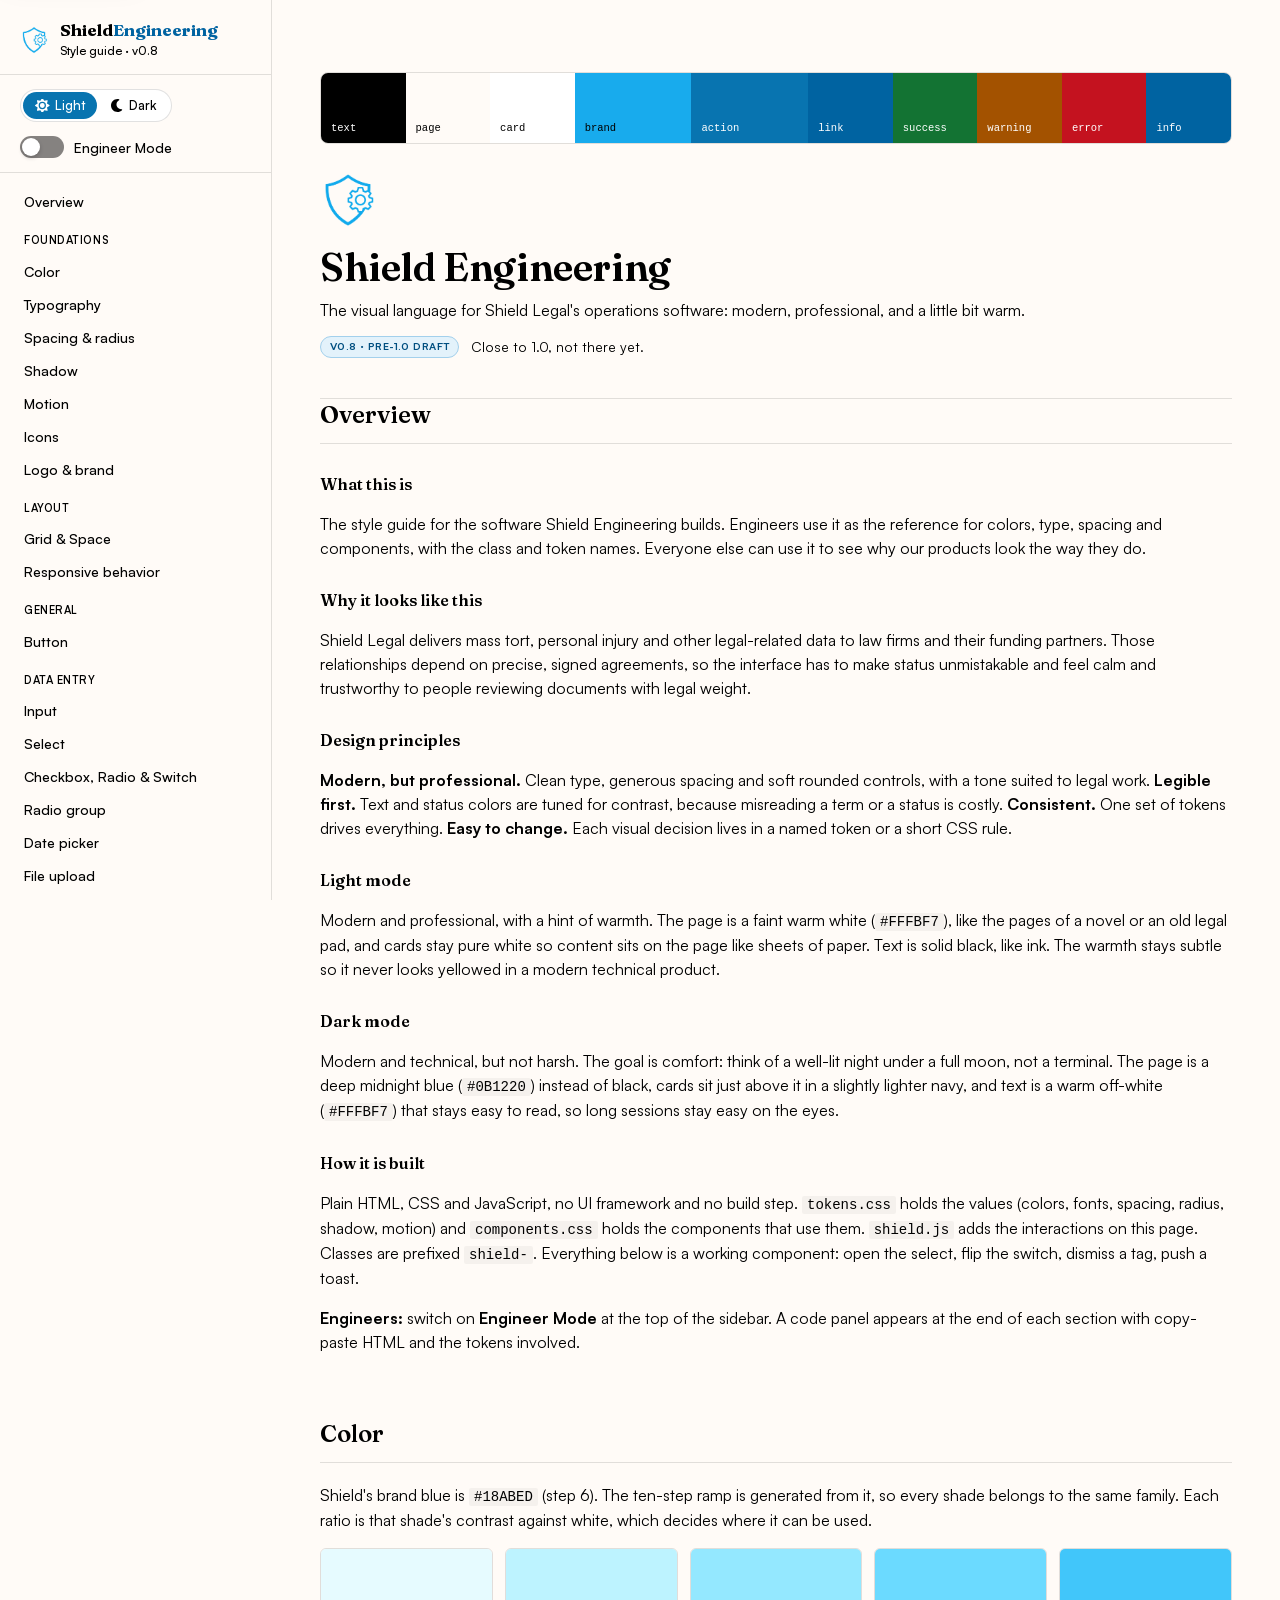
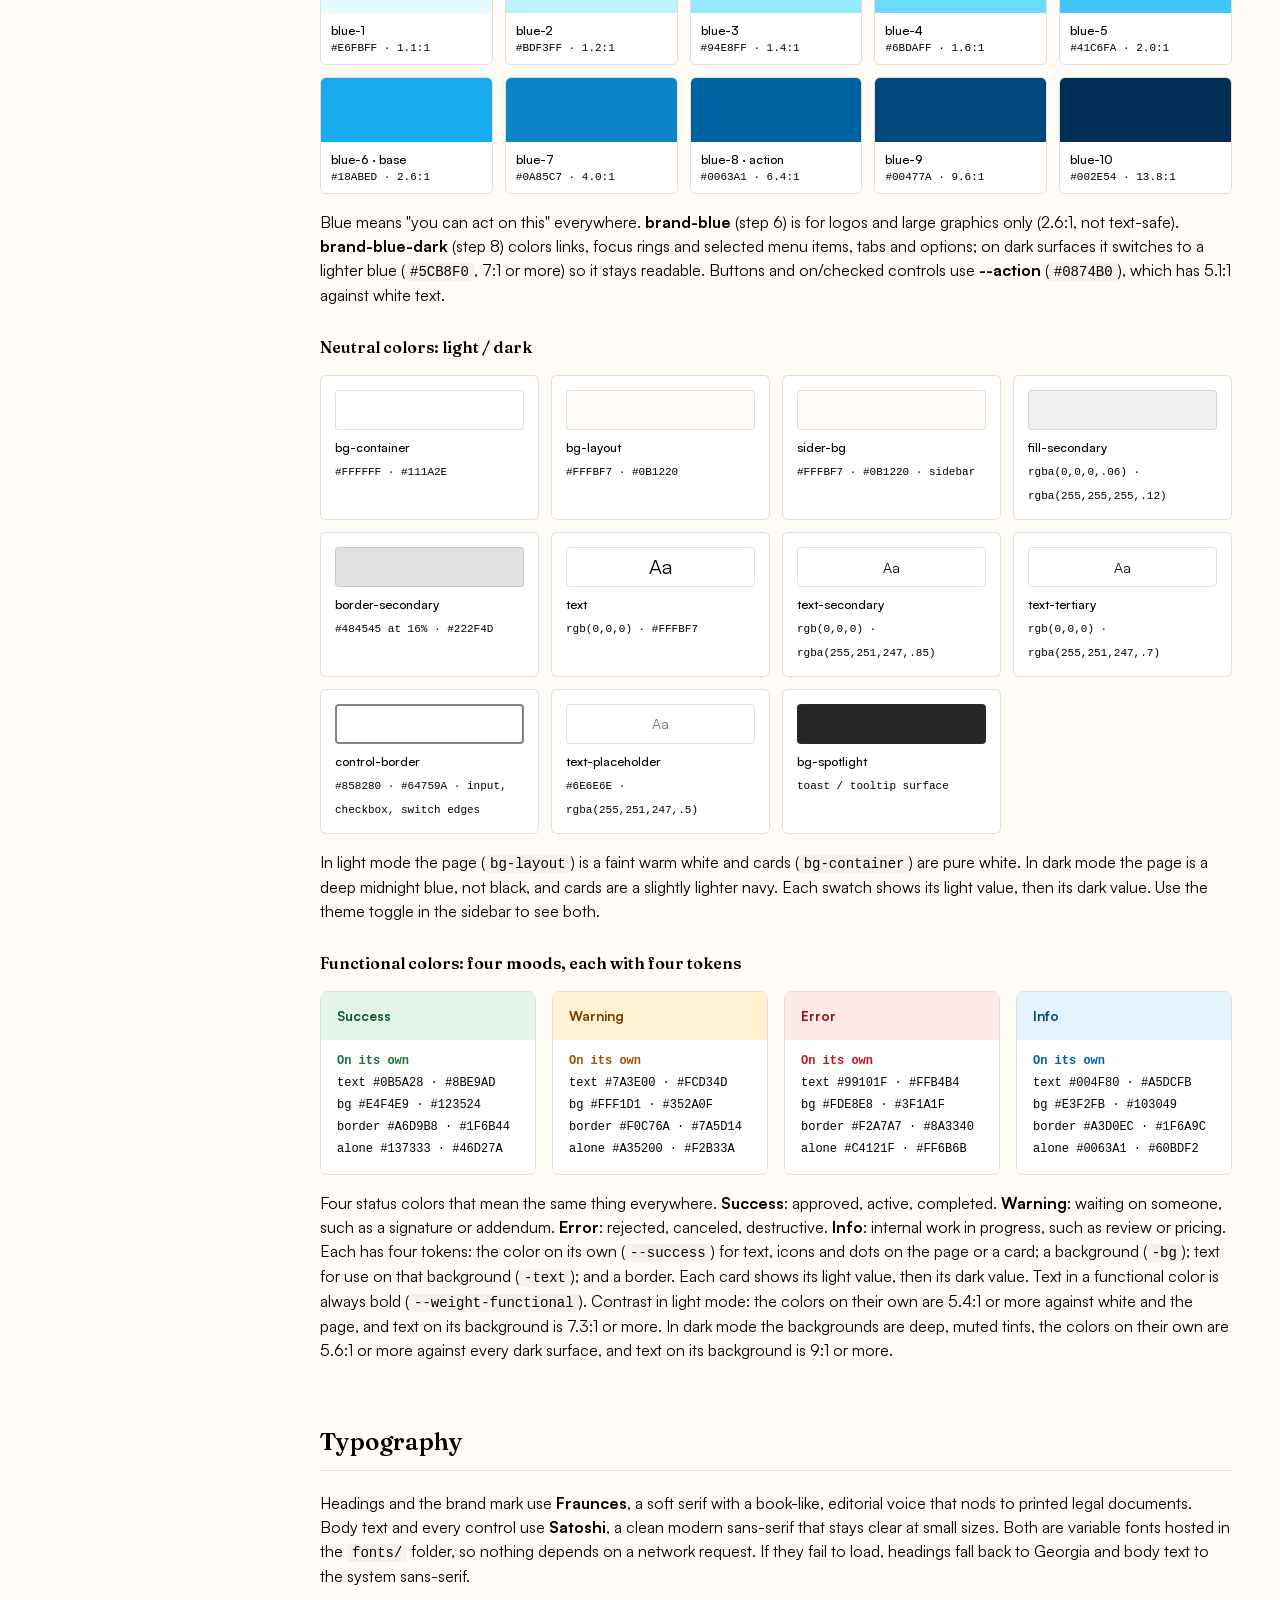
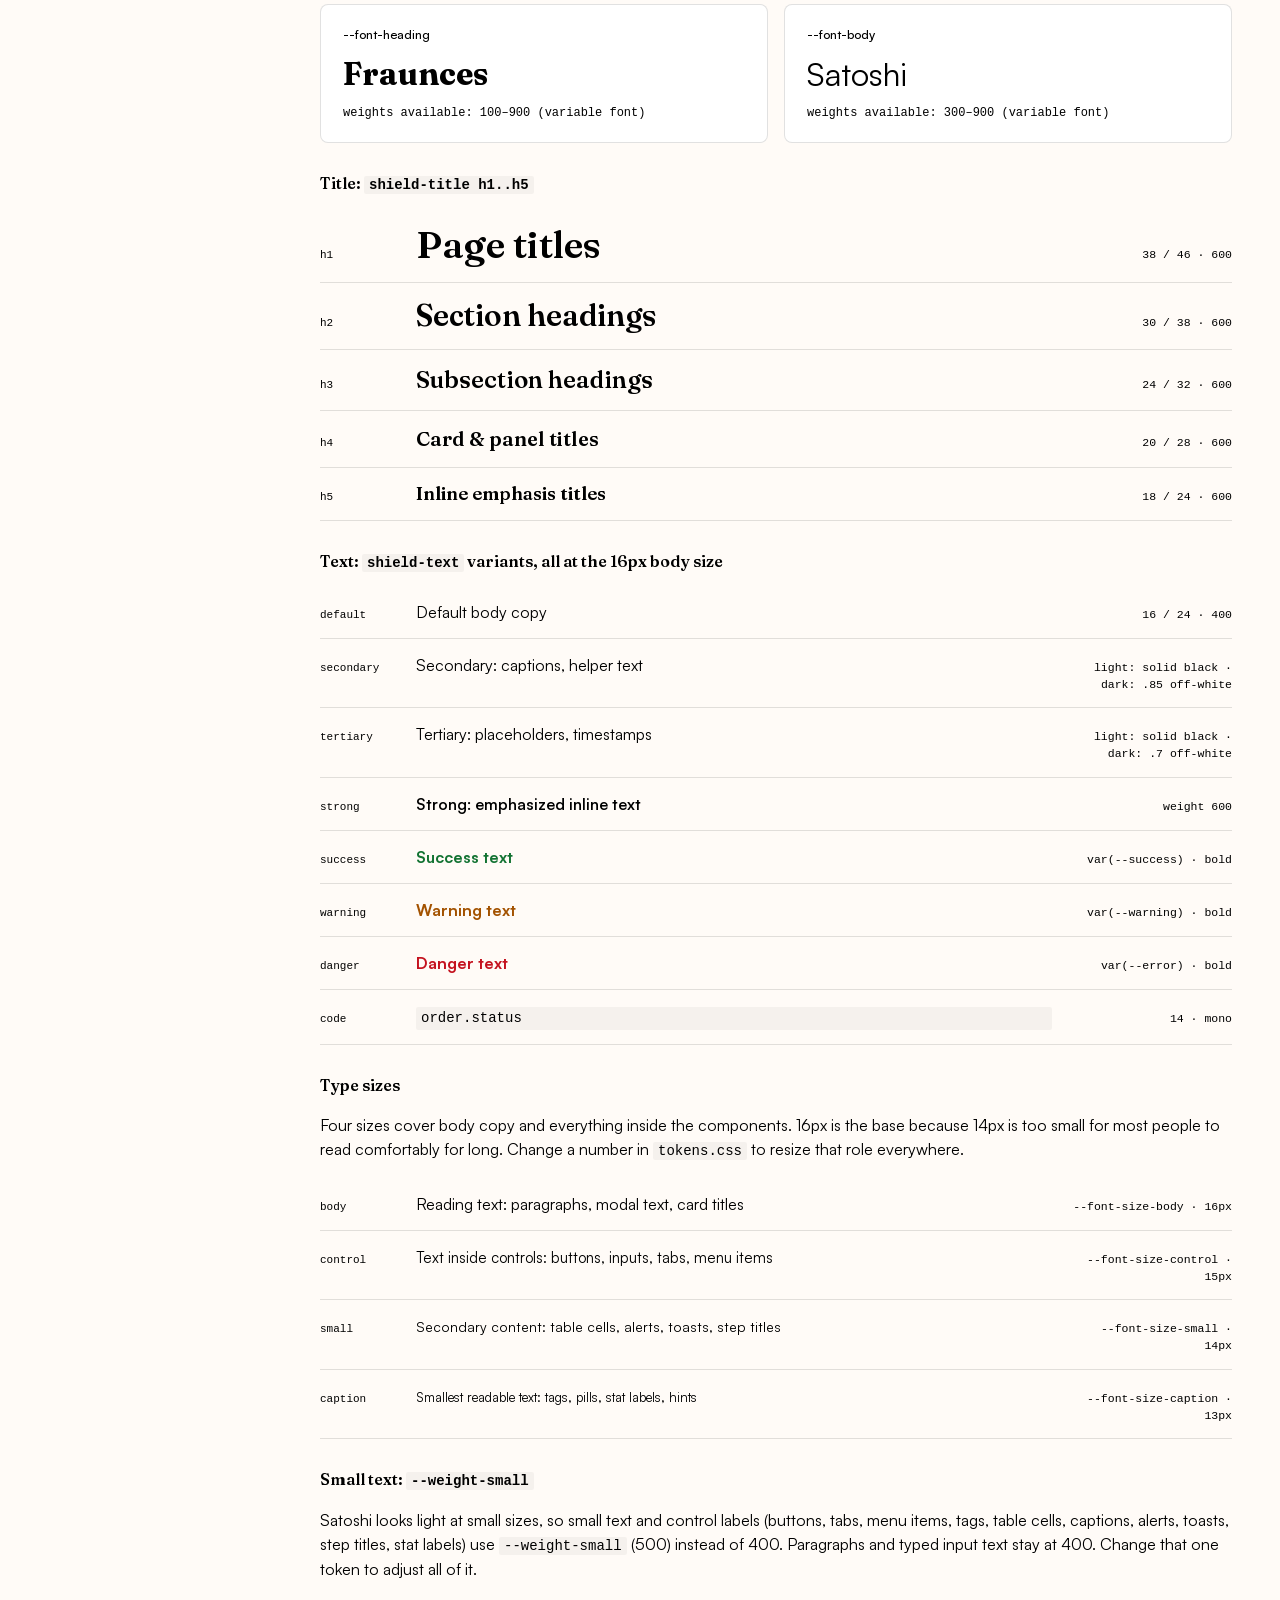
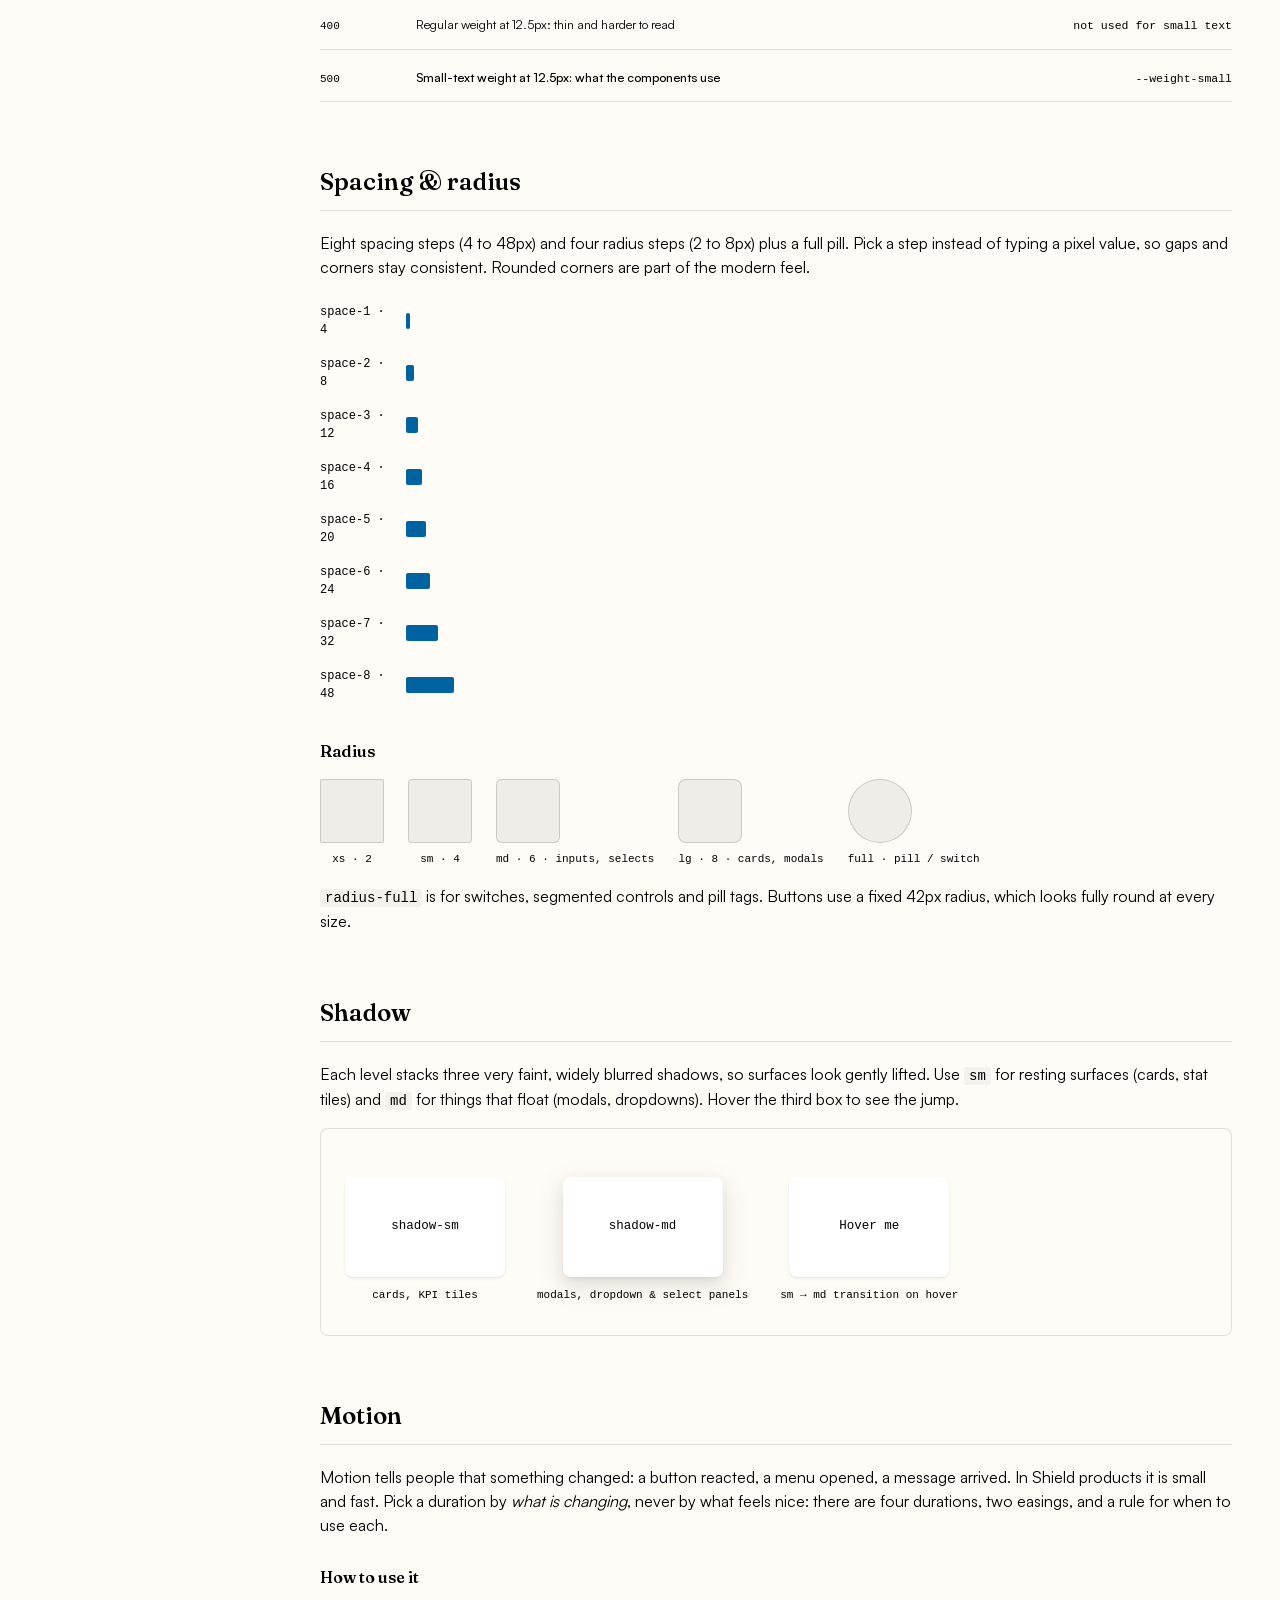
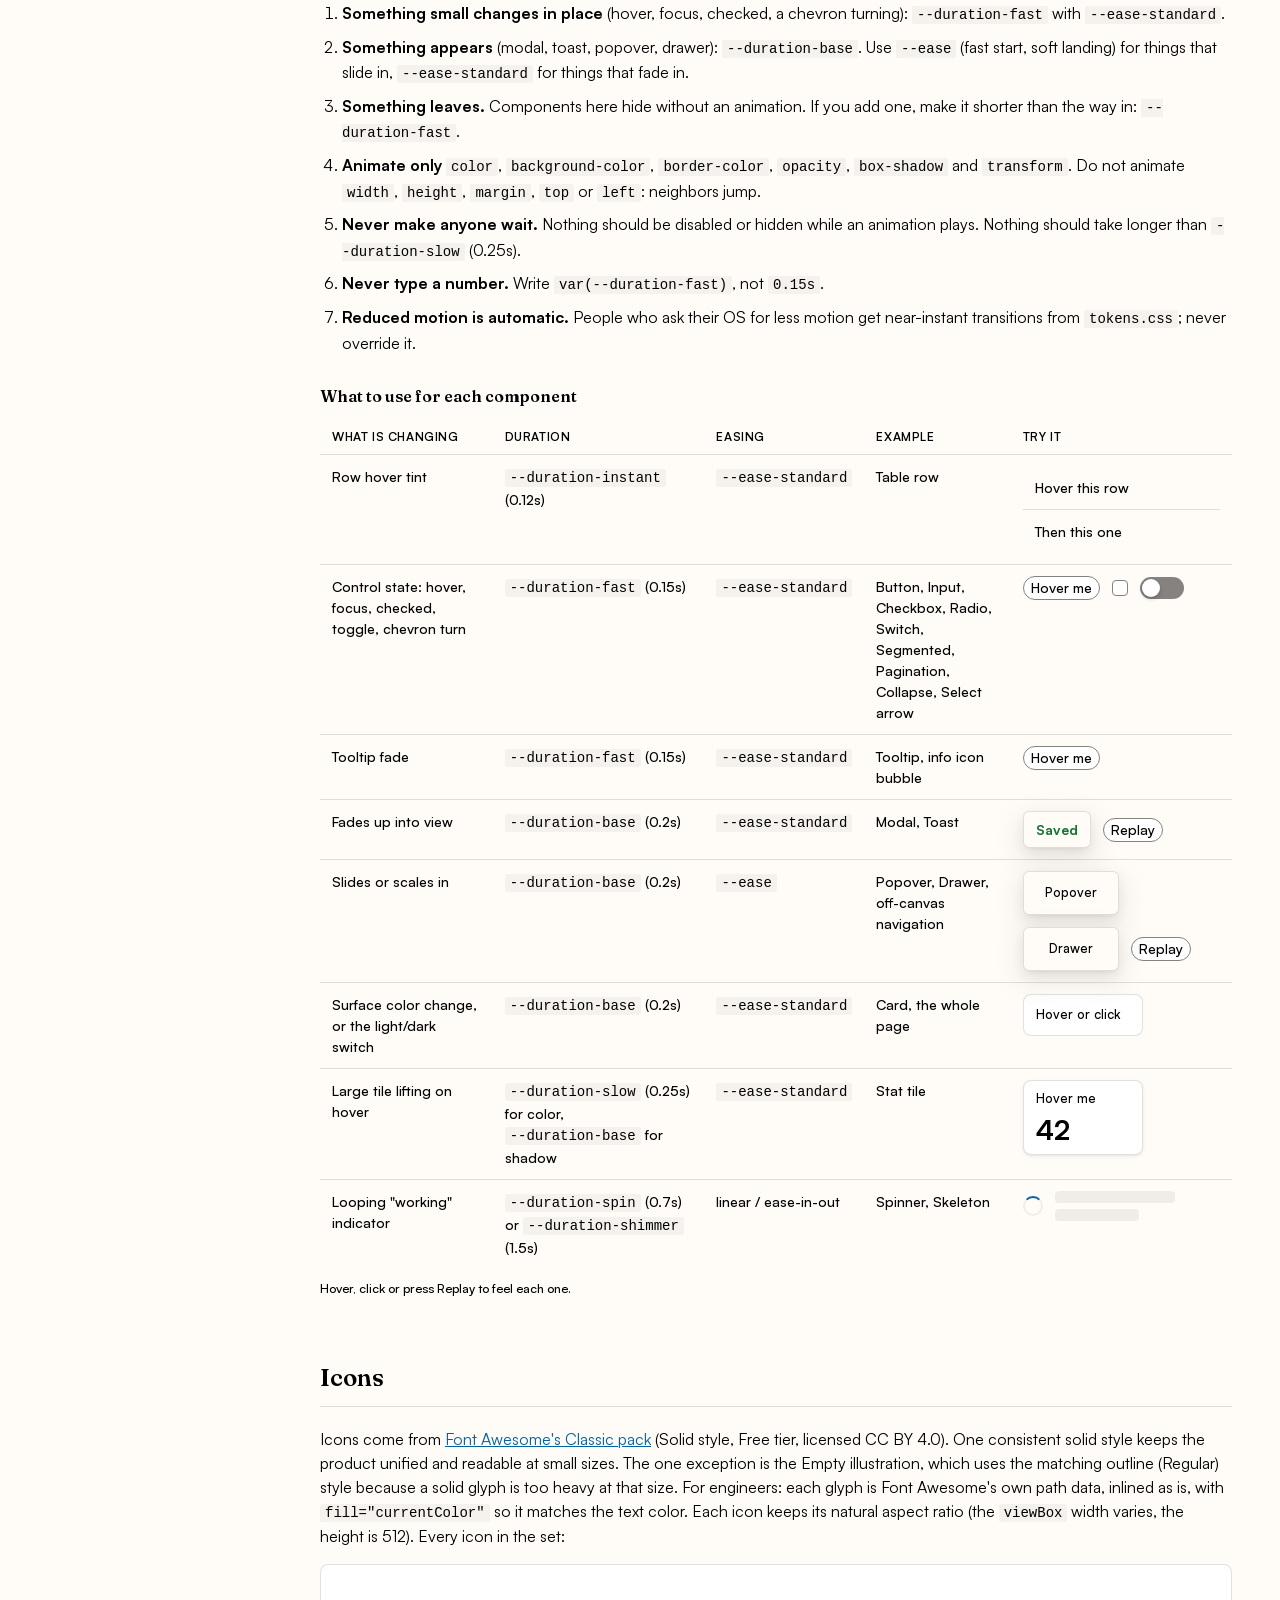
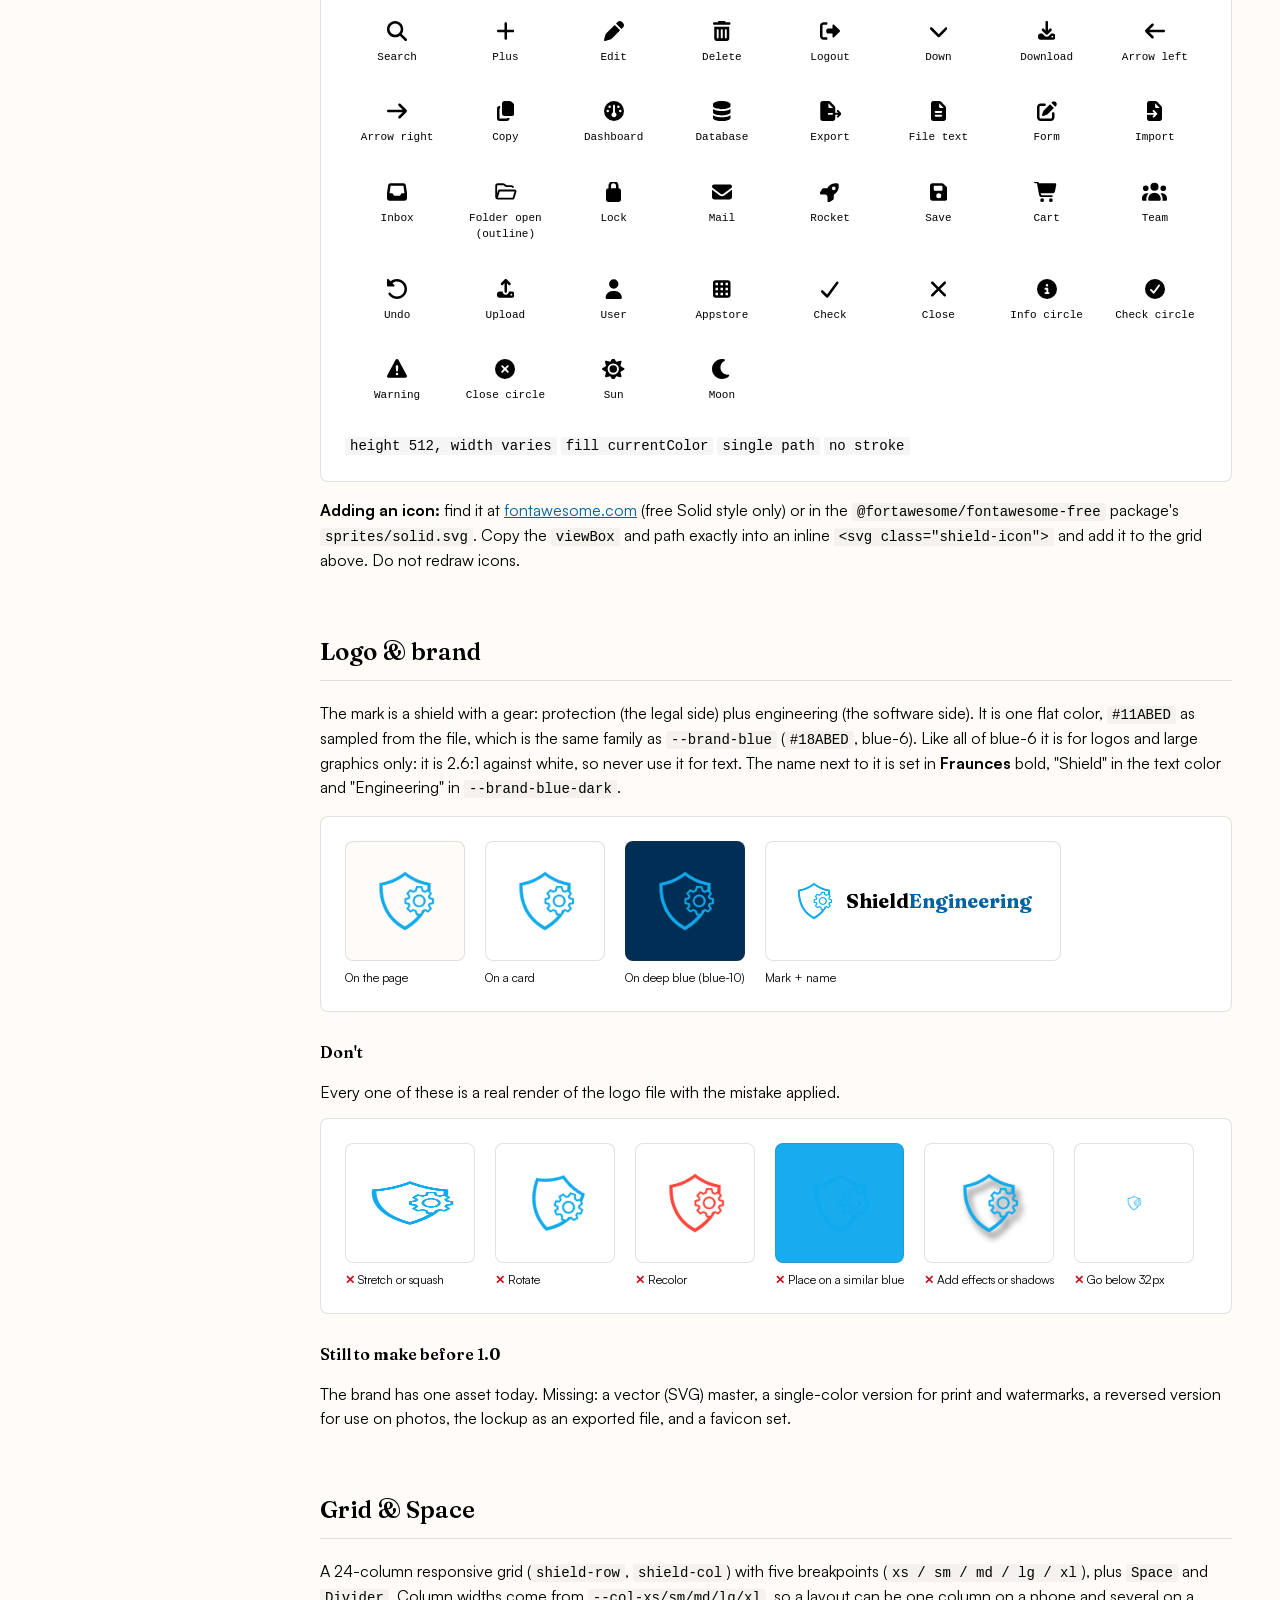
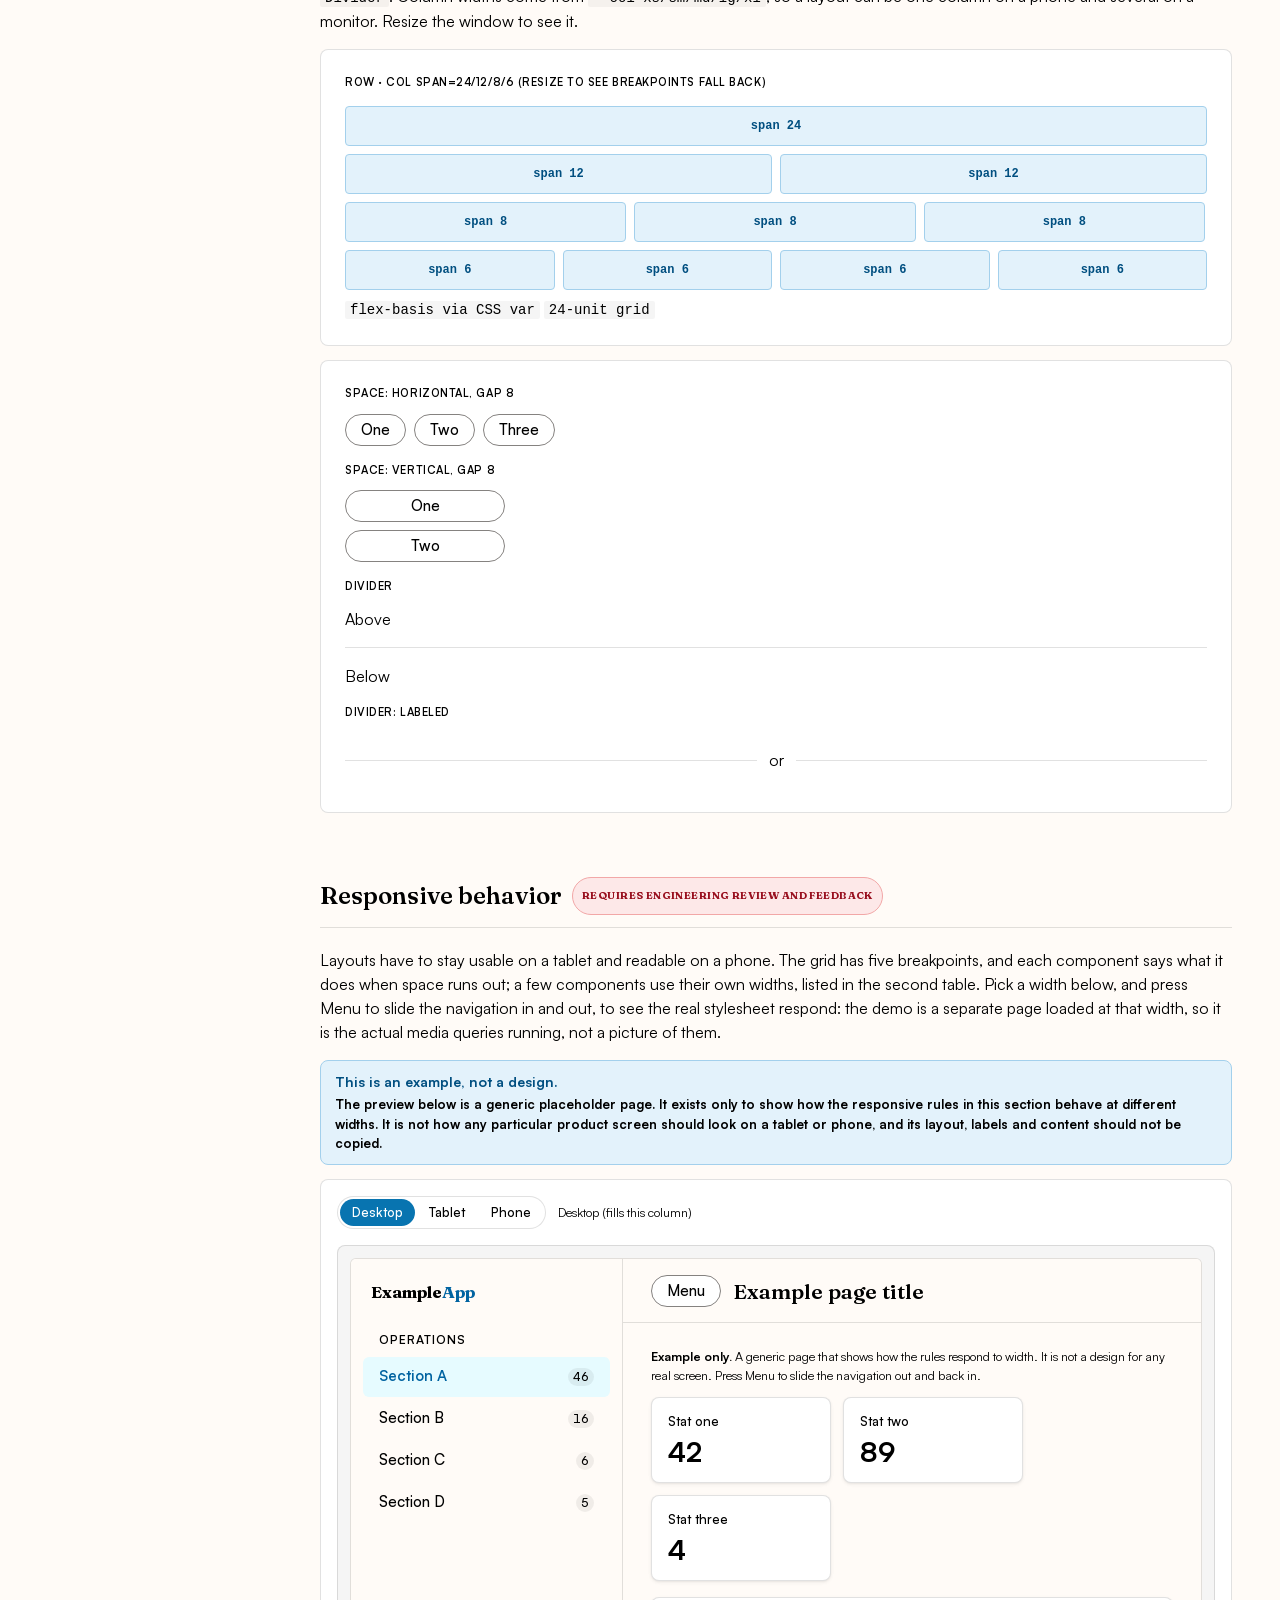
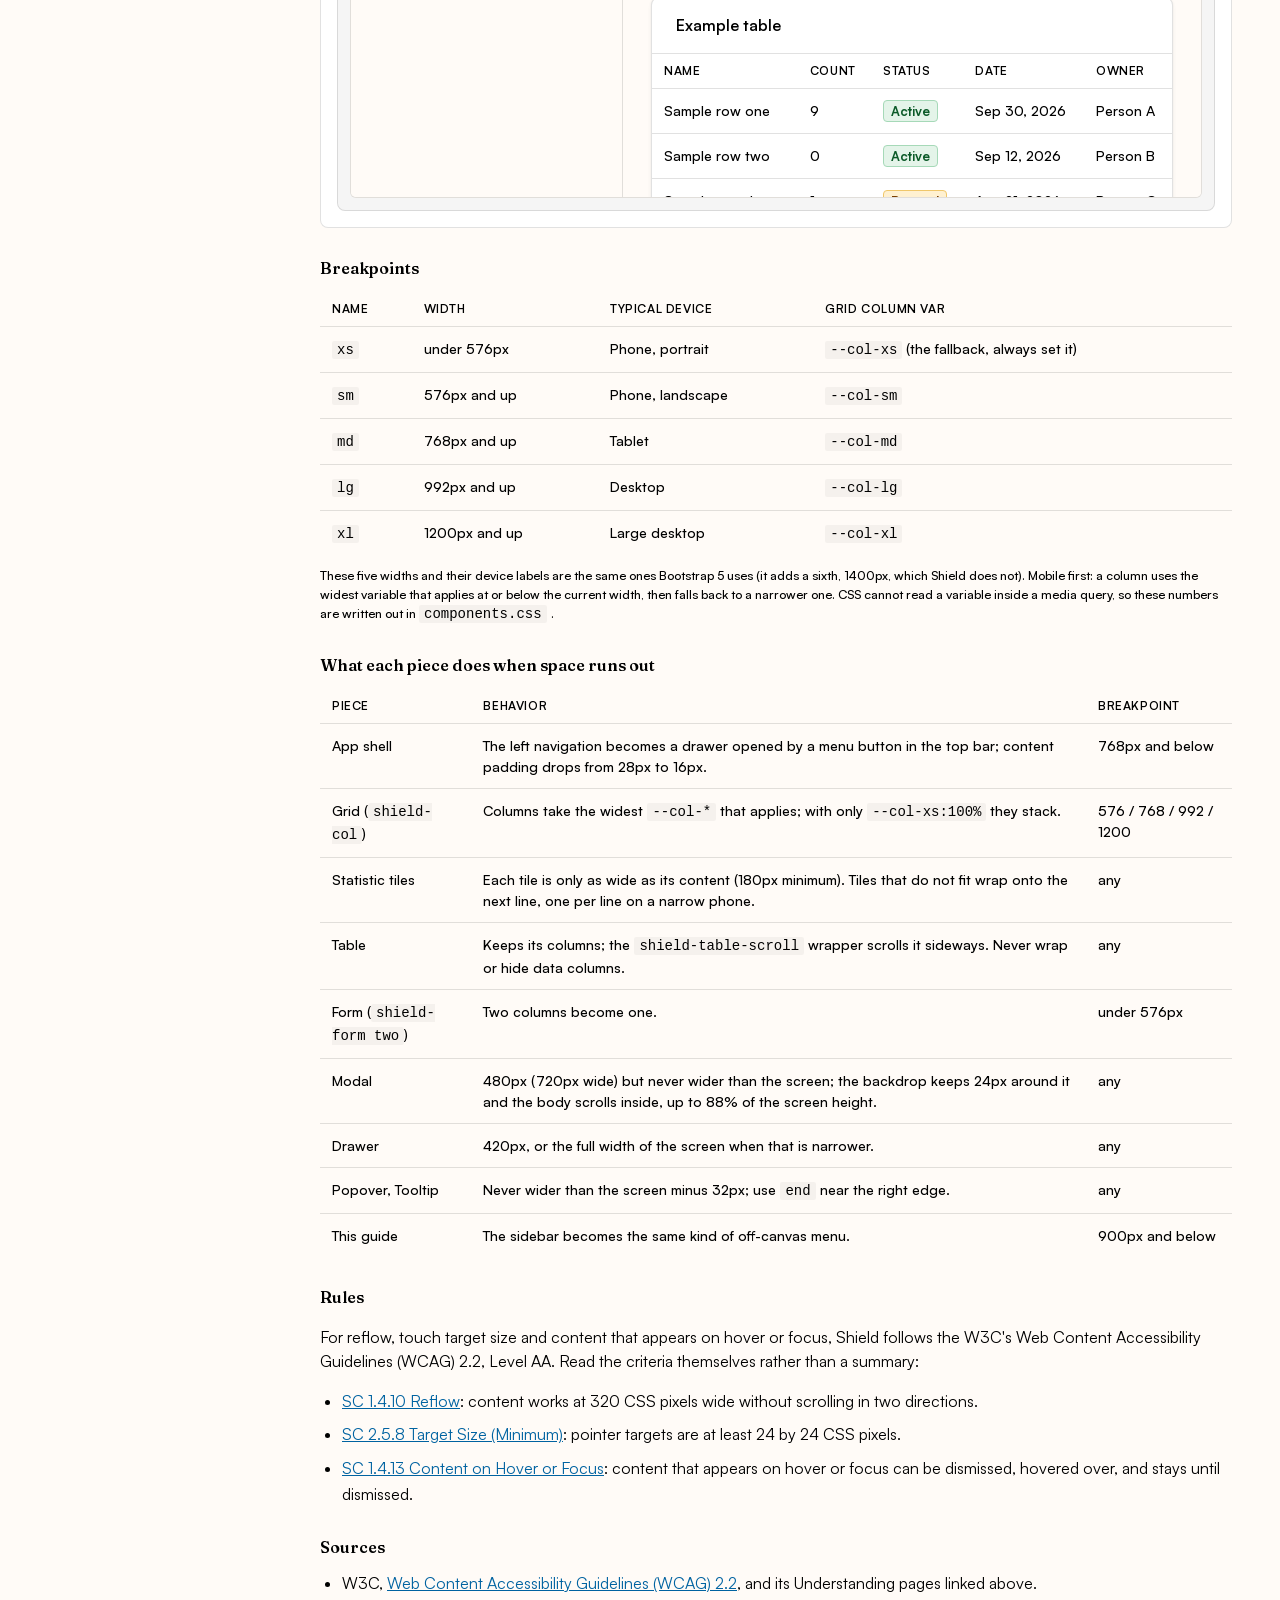
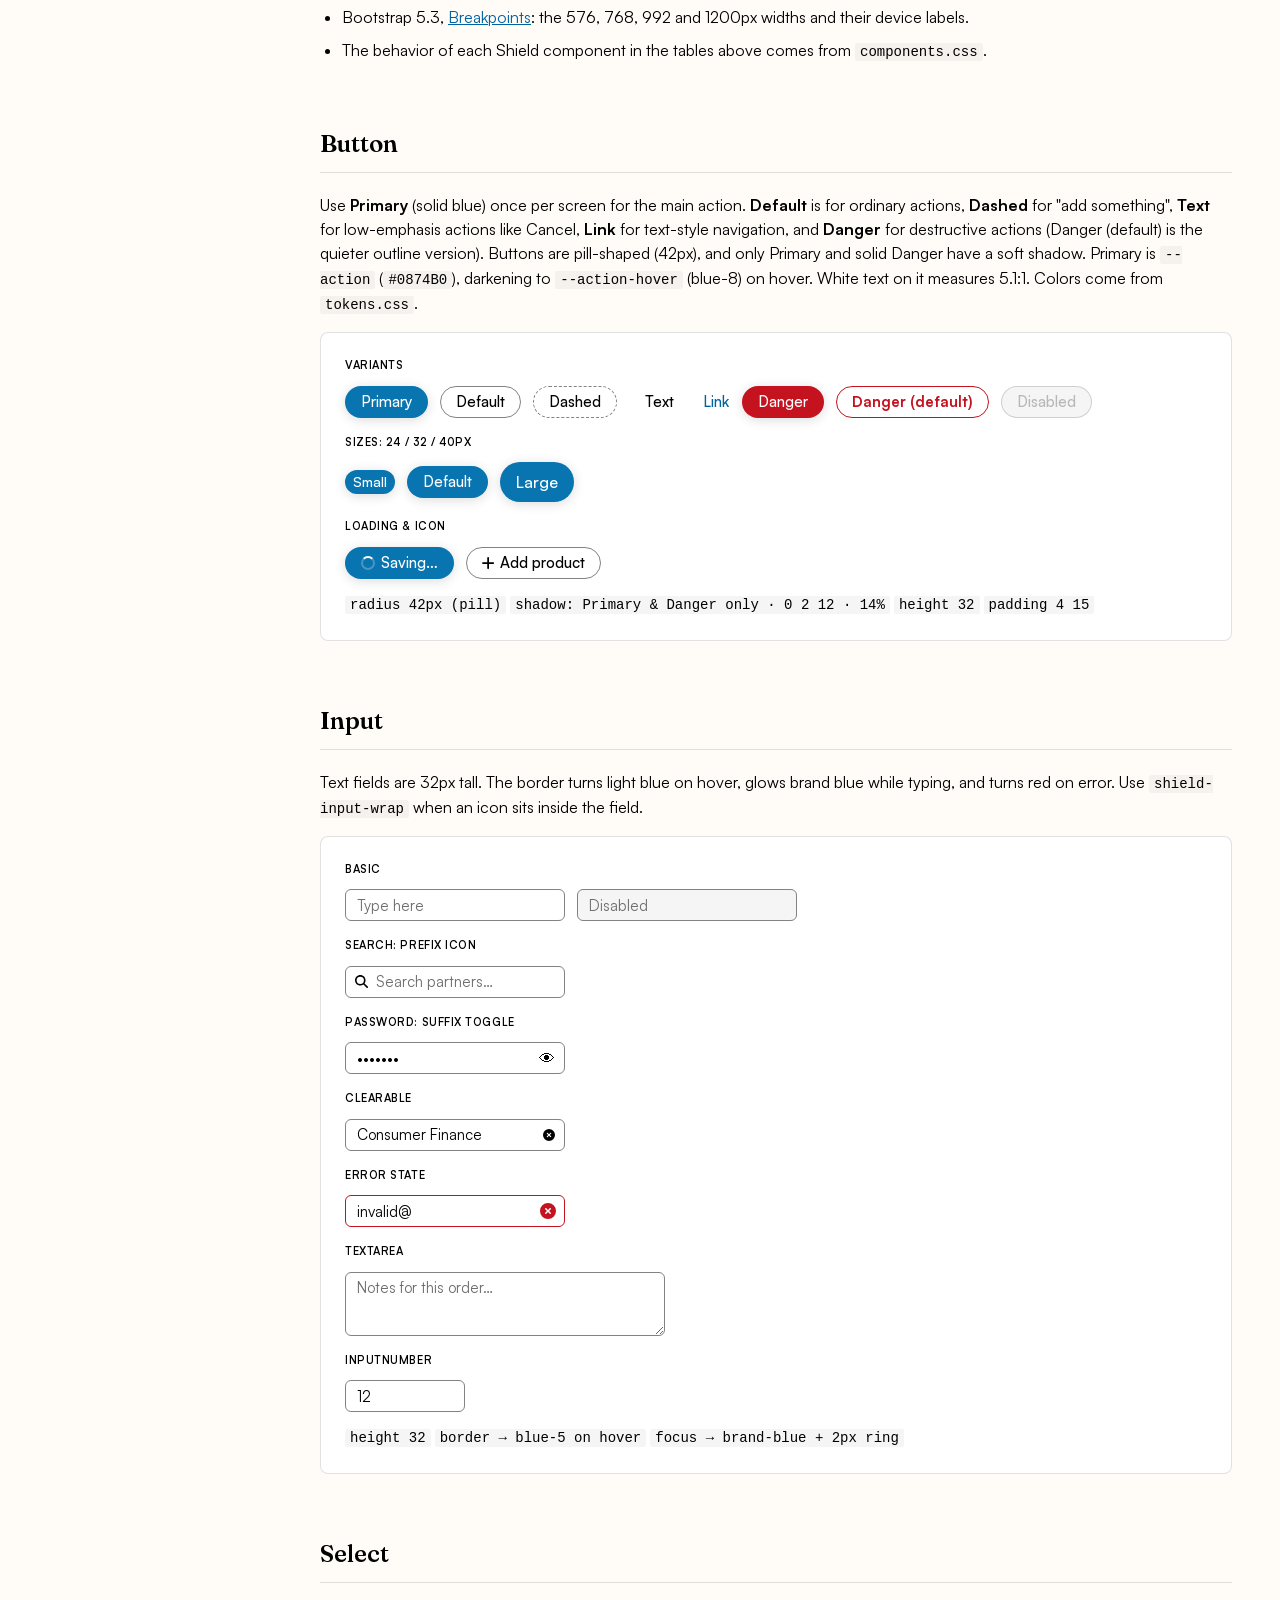
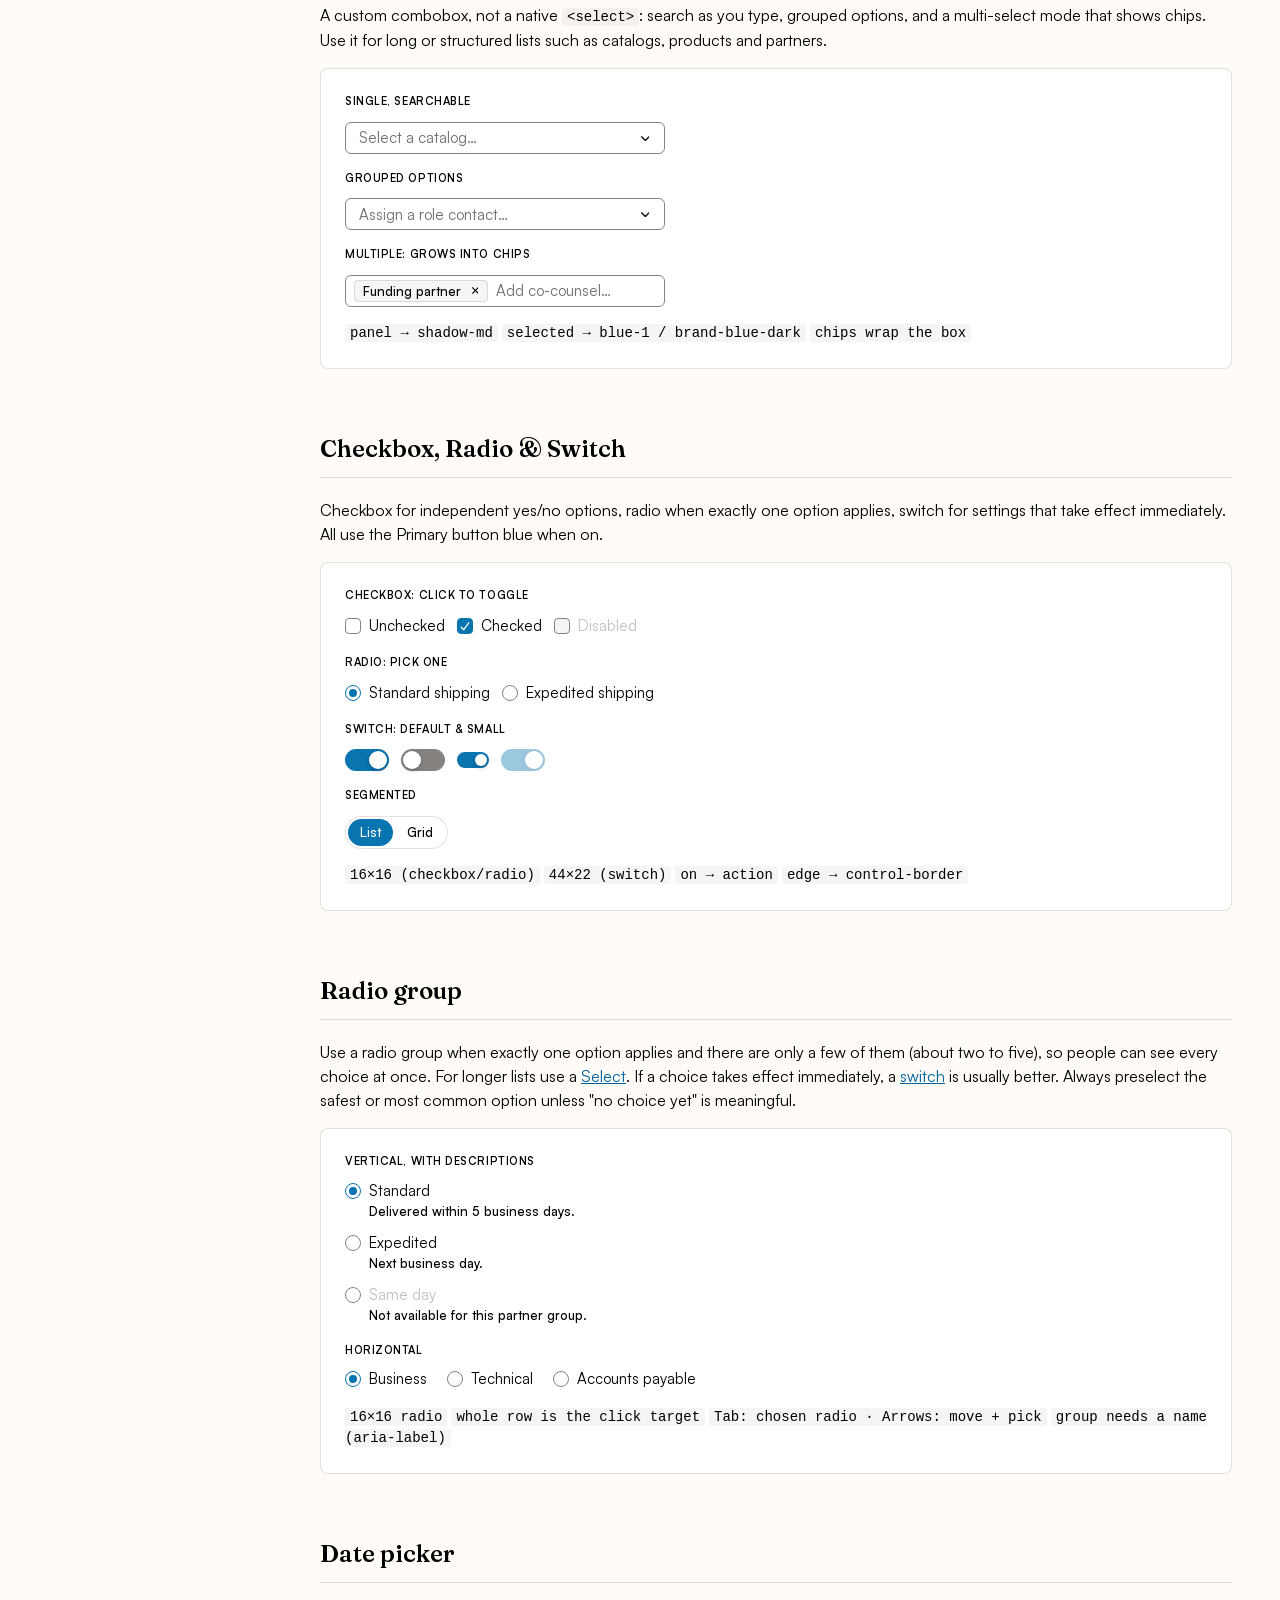
==== commit abedadb2: "Raise contrast across the guide: split functional colors, dim dark backgrounds, bold functional text" ====
--- a/index.html
+++ b/index.html
@@ -18,7 +18,7 @@
 .side-brand .sub{font-size:12px;color:var(--text-tertiary);margin-top:2px;font-weight:var(--weight-small)}
 .side-theme{padding:14px 20px;border-bottom:1px solid var(--border-secondary)}
 .side-nav{padding:12px}
-.side-nav .grp{font-size:11px;font-weight:600;letter-spacing:.05em;text-transform:uppercase;color:var(--text-quaternary);padding:14px 12px 6px}
+.side-nav .grp{font-size:11px;font-weight:600;letter-spacing:.05em;text-transform:uppercase;color:var(--text-tertiary);padding:14px 12px 6px}
 .side-nav a{display:block;padding:6px 12px;border-radius:var(--radius-md);font-size:var(--font-size-small);color:var(--text-secondary);text-decoration:none;font-weight:var(--weight-small)}
 .side-nav a:hover{background:var(--fill-secondary);color:var(--text)}
 .main{flex:1;min-width:0;max-width:1040px;margin:0 auto;padding:56px 48px 120px}
@@ -27,9 +27,9 @@
 section > h2{font-family:var(--font-heading);font-size:24px;line-height:32px;padding-bottom:12px;border-bottom:1px solid var(--border-secondary);margin-bottom:20px;display:flex;align-items:center;gap:10px}
 section p.lede{font-size:var(--font-size-body);color:var(--text-secondary)}
 h3.sub{font-family:var(--font-heading);font-size:16px;margin:28px 0 12px;color:var(--text)}
-.live-badge{font-size:10.5px;font-weight:700;letter-spacing:.04em;text-transform:uppercase;color:var(--success);background:var(--success-bg);border:1px solid var(--success-border);border-radius:var(--radius-full);padding:2px 9px}
-.live-badge.new{color:var(--info);background:var(--info-bg);border-color:var(--info-border)}
-.live-badge.review{color:var(--error);background:var(--error-bg);border-color:var(--error-border)}
+.live-badge{font-size:10.5px;font-weight:700;letter-spacing:.04em;text-transform:uppercase;color:var(--success-text);background:var(--success-bg);border:1px solid var(--success-border);border-radius:var(--radius-full);padding:2px 9px}
+.live-badge.new{color:var(--info-text);background:var(--info-bg);border-color:var(--info-border)}
+.live-badge.review{color:var(--error-text);background:var(--error-bg);border-color:var(--error-border)}
 
 /* ---- cover ---- */
 .cover{padding:16px 0 40px;border-bottom:1px solid var(--border-secondary)}
@@ -53,7 +53,7 @@
 .n-sw span{font-size:11px;color:var(--text-tertiary);font-family:var(--font-mono)}
 .func-row{display:grid;grid-template-columns:repeat(4,1fr);gap:var(--space-4);margin:16px 0}
 .func-card{border-radius:var(--radius-lg);overflow:hidden;border:1px solid var(--border-secondary)}
-.func-card .head{padding:14px 16px;font-weight:600;font-size:13.5px}
+.func-card .head{padding:14px 16px;font-weight:var(--weight-functional);font-size:13.5px}
 .func-card .body{padding:10px 16px 14px;font-size:12px;font-family:var(--font-mono);background:var(--bg-container);color:var(--text-tertiary)}
 .func-card .body div{padding:2px 0}
 .sidebar-swatch{border-radius:var(--radius-lg);background:var(--sider-bg);padding:16px 18px;margin:16px 0;display:flex;flex-wrap:wrap;gap:24px}
@@ -94,7 +94,7 @@
 
 /* ---- layout demo ---- */
 .grid-demo{display:flex;flex-wrap:wrap;gap:8px;width:100%}
-.grid-block{background:var(--info-bg);border:1px solid var(--info-border);color:var(--info);border-radius:var(--radius-sm);padding:10px;text-align:center;font-size:12px;font-family:var(--font-mono);box-sizing:border-box}
+.grid-block{background:var(--info-bg);border:1px solid var(--info-border);color:var(--info-text);font-weight:var(--weight-functional);border-radius:var(--radius-sm);padding:10px;text-align:center;font-size:12px;font-family:var(--font-mono);box-sizing:border-box}
 .g-24{flex:0 0 100%}
 .g-12{flex:0 0 calc(50% - 4px)}
 .g-8{flex:0 0 calc(33.333% - 6px)}
@@ -129,7 +129,6 @@
 .m-top .mark{font-family:var(--font-heading);font-size:17px;font-weight:700;color:var(--text)}
 .m-top .mark span{color:var(--brand-blue-dark)}
 @media (max-width: 900px){
-  html{scroll-padding-top:64px} /* the sticky top bar is 56px: keep a focused or linked element below it (WCAG 2.4.11) */
   .shell{display:block}
   .side{position:fixed;left:0;top:0;z-index:var(--z-drawer);max-width:85vw;transform:translateX(-100%);visibility:hidden;transition:transform var(--duration-base) var(--ease),visibility 0s linear var(--duration-base)}
   body.nav-open .side{transform:none;visibility:visible;transition-delay:0s;box-shadow:var(--shadow-md)}
@@ -155,7 +154,7 @@
 .sg-try .shield-toast{min-width:0;padding:7px 12px}
 .sg-try .shield-stat{padding:8px 12px;min-width:120px}
 .sg-try-card{width:120px;padding:10px 12px;font-size:var(--font-size-caption);cursor:pointer;color:var(--text-secondary)}
-.sg-try-card.sg-try-alt,.sg-try-card:hover{background:var(--info-bg);border-color:var(--info-border)}
+.sg-try-card.sg-try-alt,.sg-try-card:hover{background:var(--info-bg);border-color:var(--info-border);color:var(--info-text);font-weight:var(--weight-functional)}
 .sg-try-panel{width:96px;height:44px;border:1px solid var(--border-secondary);border-radius:var(--radius-md);background:var(--bg-elevated);box-shadow:var(--shadow-md);display:flex;align-items:center;justify-content:center;font-size:var(--font-size-caption);color:var(--text-secondary)}
 .sg-try-pop{animation:fadeUp var(--duration-base) var(--ease) both}
 .sg-try-drawer{animation:drawerIn var(--duration-base) var(--ease) both}
@@ -167,7 +166,7 @@
 /* ---- logo section ---- */
 .sg-logo-row{display:flex;flex-wrap:wrap;gap:20px;align-items:flex-start}
 .sg-logo-cell{display:flex;flex-direction:column;gap:8px;font-size:12px;color:var(--text-tertiary);max-width:220px}
-.sg-logo-cell b{color:var(--error)}
+.sg-logo-cell b{color:var(--error);font-weight:var(--weight-functional)}
 .sg-logo-stage{display:flex;align-items:center;justify-content:center;gap:12px;min-width:120px;height:120px;padding:16px;border:1px solid var(--border-secondary);border-radius:var(--radius-lg);background:var(--bg-container)}
 .sg-logo-cell.wide{max-width:none}
 .sg-logo-stage.lockup{min-width:230px;padding:16px 28px;box-sizing:border-box}
@@ -196,7 +195,7 @@
       <img class="brand-logo" src="source_images/Shield_Engineering_Icon.png" alt="Shield Engineering">
       <div>
         <div class="mark">Shield<span>Engineering</span></div>
-        <div class="sub">Style guide · <span data-sg-version>v0.9.0</span></div>
+        <div class="sub">Style guide · v0.8</div>
       </div>
     </div>
     <div class="side-theme">
@@ -225,26 +224,22 @@
       <a href="#motion">Motion</a>
       <a href="#icons">Icons</a>
       <a href="#logo">Logo &amp; brand</a>
-      <div class="grp">Content</div>
-      <a href="#writing">Writing</a>
-      <a href="#formats">Data formats</a>
       <div class="grp">Layout</div>
-      <a href="#layout">Grid &amp; space</a>
+      <a href="#layout">Grid &amp; Space</a>
       <a href="#responsive">Responsive behavior</a>
-      <a href="#patterns">Page patterns</a>
       <div class="grp">General</div>
       <a href="#button">Button</a>
       <div class="grp">Data entry</div>
       <a href="#input">Input</a>
       <a href="#select">Select</a>
-      <a href="#checkbox">Checkbox, radio &amp; switch</a>
+      <a href="#checkbox">Checkbox, Radio &amp; Switch</a>
       <a href="#radio">Radio group</a>
       <a href="#datepicker">Date picker</a>
       <a href="#upload">File upload</a>
       <a href="#forms">Form layout</a>
       <div class="grp">Data display</div>
-      <a href="#tag">Tag &amp; pill</a>
-      <a href="#avatar">Avatar &amp; badge</a>
+      <a href="#tag">Tag &amp; Pill</a>
+      <a href="#avatar">Avatar &amp; Badge</a>
       <a href="#card">Card</a>
       <a href="#table">Table</a>
       <a href="#descriptions">Descriptions</a>
@@ -255,7 +250,7 @@
       <a href="#modal">Modal</a>
       <a href="#drawer">Drawer</a>
       <a href="#empty">Empty</a>
-      <a href="#skeleton">Skeleton &amp; spin</a>
+      <a href="#skeleton">Skeleton &amp; Spin</a>
       <a href="#toast">Toast</a>
       <a href="#tooltip">Tooltip</a>
       <a href="#popover">Popover</a>
@@ -267,19 +262,16 @@
       <a href="#menu">Menu</a>
       <a href="#breadcrumb">Breadcrumb</a>
       <a href="#pagination">Pagination</a>
-      <div class="grp">Standards</div>
-      <a href="#accessibility">Accessibility conformance</a>
-      <a href="#governance">How this guide changes</a>
     </div>
   </nav>
 
   <main class="main" id="main" tabindex="-1">
     <div class="cover" id="overview">
-      <div class="swatches" title="Palette: follows the light/dark toggle"><div style="flex:2;background:var(--text);color:var(--bg-container)" title="text">text</div><div style="flex:2;background:var(--bg-layout);color:var(--text)" title="page">page</div><div style="flex:2;background:var(--bg-container);color:var(--text)" title="card">card</div><div style="flex:3;background:var(--blue-6);color:var(--blue-10)" title="brand">brand</div><div style="flex:3;background:var(--blue-8);color:#fff" title="action">action</div><div style="flex:2;background:var(--blue-9);color:#fff" title="pressed">pressed</div><div style="flex:2;background:var(--success-bg);color:var(--text)" title="success">success</div><div style="flex:2;background:var(--warning-bg);color:var(--text)" title="warning">warning</div><div style="flex:2;background:var(--error-bg);color:var(--text)" title="error">error</div><div style="flex:2;background:var(--info-bg);color:var(--text)" title="info">info</div></div>
+      <div class="swatches" title="Palette: follows the light/dark toggle"><div style="flex:2;background:var(--text);color:var(--bg-container)" title="text">text</div><div style="flex:2;background:var(--bg-layout);color:var(--text)" title="page">page</div><div style="flex:2;background:var(--bg-container);color:var(--text)" title="card">card</div><div style="flex:3;background:var(--blue-6);color:#000" title="brand">brand</div><div style="flex:3;background:var(--action);color:#fff" title="action">action</div><div style="flex:2;background:var(--blue-8);color:#fff" title="link">link</div><div style="flex:2;background:var(--success);color:var(--bg-container)" title="success">success</div><div style="flex:2;background:var(--warning);color:var(--bg-container)" title="warning">warning</div><div style="flex:2;background:var(--error);color:var(--bg-container)" title="error">error</div><div style="flex:2;background:var(--info);color:var(--bg-container)" title="info">info</div></div>
       <img class="cover-logo" src="source_images/Shield_Engineering_Icon.png" alt="Shield Engineering logo">
       <h1>Shield Engineering</h1>
       <div class="tagline">The visual language for Shield Legal's operations software: modern, professional, and a little bit warm.</div>
-      <div class="cover-meta"><span class="live-badge new"><span data-sg-version>v0.9.0</span> · release candidate</span><span>Close to 1.0. What is still open is listed under <a href="#accessibility">Accessibility conformance</a>; how a change gets in is under <a href="#governance">How this guide changes</a>.</span></div>
+      <div class="cover-meta"><span class="live-badge new">v0.8 · pre-1.0 draft</span><span>Close to 1.0, not there yet.</span></div>
     </div>
 
     <!-- Intro copy for the whole page, no components demoed here, just the overview text. -->
@@ -298,12 +290,11 @@
       <p class="lede">Modern and professional, with a hint of warmth. The page is a faint warm white (<code>#FFFBF7</code>), like the pages of a novel or an old legal pad, and cards stay pure white so content sits on the page like sheets of paper. Text is solid black, like ink. The warmth stays subtle so it never looks yellowed in a modern technical product.</p>
 
       <h3 class="sub">Dark mode</h3>
-      <p class="lede">Modern and technical, but not harsh. The goal is comfort: think of a well-lit night under a full moon, not a terminal. The page is a deep midnight blue (<code>#0B1220</code>) instead of black, cards sit just above it in a slightly lighter navy, and text is a warm off-white (<code>#FFFBF7</code>) that stays easy to read, so long sessions stay easy on the eyes. The guide follows the operating system's light or dark setting until a visitor picks one in the sidebar; products should do the same.</p>
+      <p class="lede">Modern and technical, but not harsh. The goal is comfort: think of a well-lit night under a full moon, not a terminal. The page is a deep midnight blue (<code>#0B1220</code>) instead of black, cards sit just above it in a slightly lighter navy, and text is a warm off-white (<code>#FFFBF7</code>) that stays easy to read, so long sessions stay easy on the eyes.</p>
 
       <h3 class="sub">How it is built</h3>
       <p class="lede">Plain HTML, CSS and JavaScript, no UI framework and no build step. <code>tokens.css</code> holds the values (colors, fonts, spacing, radius, shadow, motion) and <code>components.css</code> holds the components that use them. <code>shield.js</code> adds the interactions on this page. Classes are prefixed <code>shield-</code>. Everything below is a working component: open the select, flip the switch, dismiss a tag, push a toast.</p>
       <p class="lede" style="margin-top:12px"><b style="color:var(--text)">Engineers:</b> switch on <b style="color:var(--text)">Engineer Mode</b> at the top of the sidebar. A code panel appears at the end of each section with copy-paste HTML and the tokens involved.</p>
-      <p class="lede" style="margin-top:12px"><b style="color:var(--text)">Beyond components:</b> <a href="#writing">Writing</a> and <a href="#formats">Data formats</a> say how words, dates and numbers are shaped; <a href="#patterns">Page patterns</a> says how a whole screen is put together; <a href="#accessibility">Accessibility conformance</a> is the WCAG 2.2 AA statement for everything here; and <a href="#governance">How this guide changes</a> is the contract for changing it.</p>
     </section>
 
     <!-- Demonstrates the color tokens from tokens.css (the --blue-* ramp, neutrals, and the
@@ -318,12 +309,12 @@
         <div class="sw"><div class="fill" style="background:var(--blue-4)"></div><div class="meta"><b>blue-4</b><span>#6BDAFF · 1.6:1</span></div></div>
         <div class="sw"><div class="fill" style="background:var(--blue-5)"></div><div class="meta"><b>blue-5</b><span>#41C6FA · 2.0:1</span></div></div>
         <div class="sw"><div class="fill" style="background:var(--blue-6)"></div><div class="meta"><b>blue-6 · base</b><span>#18ABED · 2.6:1</span></div></div>
-        <div class="sw"><div class="fill" style="background:var(--blue-7)"></div><div class="meta"><b>blue-7 · accents, never text</b><span>#0A85C7 · 4.0:1</span></div></div>
-        <div class="sw"><div class="fill" style="background:var(--blue-8)"></div><div class="meta"><b>blue-8 · action: buttons, links, on</b><span>#0063A1 · 6.4:1</span></div></div>
-        <div class="sw"><div class="fill" style="background:var(--blue-9)"></div><div class="meta"><b>blue-9 · hover / pressed</b><span>#00477A · 9.6:1</span></div></div>
+        <div class="sw"><div class="fill" style="background:var(--blue-7)"></div><div class="meta"><b>blue-7</b><span>#0A85C7 · 4.0:1</span></div></div>
+        <div class="sw"><div class="fill" style="background:var(--blue-8)"></div><div class="meta"><b>blue-8 · action</b><span>#0063A1 · 6.4:1</span></div></div>
+        <div class="sw"><div class="fill" style="background:var(--blue-9)"></div><div class="meta"><b>blue-9</b><span>#00477A · 9.6:1</span></div></div>
         <div class="sw"><div class="fill" style="background:var(--blue-10)"></div><div class="meta"><b>blue-10</b><span>#002E54 · 13.8:1</span></div></div>
       </div>
-      <p class="lede">Blue means "you can act on this" everywhere. <b style="color:var(--text)">brand-blue</b> (step 6) is for logos and large graphics only (2.6:1, not text-safe). <b style="color:var(--text)">brand-blue-dark</b> (step 8) colors links, focus rings, selected menu items, tabs and options, and the Primary button and every on/checked control, so one blue means one thing and white text on it clears 4.5:1 everywhere. <b style="color:var(--text)">blue-9</b> is the hover and pressed shade. <b style="color:var(--text)">blue-7</b> (4.0:1) is kept for non-text accents only.</p>
+      <p class="lede">Blue means "you can act on this" everywhere. <b style="color:var(--text)">brand-blue</b> (step 6) is for logos and large graphics only (2.6:1, not text-safe). <b style="color:var(--text)">brand-blue-dark</b> (step 8) colors links, focus rings and selected menu items, tabs and options; on dark surfaces it switches to a lighter blue (<code>#5CB8F0</code>, 7:1 or more) so it stays readable. Buttons and on/checked controls use <b style="color:var(--text)">--action</b> (<code>#0874B0</code>), which has 5.1:1 against white text.</p>
 
       <h3 class="sub">Neutral colors: light / dark</h3>
       <div class="neutral-grid">
@@ -335,18 +326,20 @@
         <div class="n-sw"><div class="chip" style="display:flex;align-items:center;justify-content:center;font-size:20px;color:var(--text)">Aa</div><b>text</b><span>rgb(0,0,0) · #FFFBF7</span></div>
         <div class="n-sw"><div class="chip" style="display:flex;align-items:center;justify-content:center;font-size:14px;color:var(--text-secondary)">Aa</div><b>text-secondary</b><span>rgb(0,0,0) · rgba(255,251,247,.85)</span></div>
         <div class="n-sw"><div class="chip" style="display:flex;align-items:center;justify-content:center;font-size:14px;color:var(--text-tertiary)">Aa</div><b>text-tertiary</b><span>rgb(0,0,0) · rgba(255,251,247,.7)</span></div>
+        <div class="n-sw"><div class="chip" style="background:var(--bg-container);border:2px solid var(--control-border)"></div><b>control-border</b><span>#858280 · #64759A · input, checkbox, switch edges</span></div>
+        <div class="n-sw"><div class="chip" style="display:flex;align-items:center;justify-content:center;font-size:14px;color:var(--text-placeholder)">Aa</div><b>text-placeholder</b><span>#6E6E6E · rgba(255,251,247,.5)</span></div>
         <div class="n-sw"><div class="chip" style="background:var(--bg-spotlight)"></div><b>bg-spotlight</b><span>toast / tooltip surface</span></div>
       </div>
       <p class="lede">In light mode the page (<code>bg-layout</code>) is a faint warm white and cards (<code>bg-container</code>) are pure white. In dark mode the page is a deep midnight blue, not black, and cards are a slightly lighter navy. Each swatch shows its light value, then its dark value. Use the theme toggle in the sidebar to see both.</p>
 
-      <h3 class="sub">Functional colors: one bg/border/text formula, four moods</h3>
+      <h3 class="sub">Functional colors: four moods, each with four tokens</h3>
       <div class="func-row">
-        <div class="func-card"><div class="head" style="background:var(--success-bg);color:var(--success)">Success</div><div class="body"><div>text #114100</div><div>bg #91DD61</div><div>border #80D842</div></div></div>
-        <div class="func-card"><div class="head" style="background:var(--warning-bg);color:var(--warning)">Warning</div><div class="body"><div>text #5C3400</div><div>bg #FFD84C</div><div>border #FFE58F</div></div></div>
-        <div class="func-card"><div class="head" style="background:var(--error-bg);color:var(--error)">Error</div><div class="body"><div>text #4C0107</div><div>bg #F6675D</div><div>border #FFA39E</div></div></div>
-        <div class="func-card"><div class="head" style="background:var(--info-bg);color:var(--info)">Info</div><div class="body"><div>text blue-9 · dark blue-4</div><div>bg blue-5 · dark #0B2D4A</div><div>border blue-3</div></div></div>
-      </div>
-      <p class="lede">Four status colors that mean the same thing everywhere. <b style="color:var(--text)">Success</b>: approved, active, completed. <b style="color:var(--text)">Warning</b>: waiting on someone, such as a signature or addendum. <b style="color:var(--text)">Error</b>: rejected, canceled, destructive. <b style="color:var(--text)">Info</b>: internal work in progress, such as review or pricing. Each has a text color, a background and a border, used together. In light mode, text on its background measures 7.2:1 (success), 7.8:1 (warning), 5.3:1 (error) and 4.9:1 (info), all above the 4.5:1 readability target. In dark mode each mood flips to a deep background with light text and measures 4.8:1 (success), 4.8:1 (warning), 6.0:1 (error) and 8.8:1 (info). Info uses <code>blue-9</code> text on <code>blue-5</code> in light mode and <code>blue-4</code> text on a deep blue in dark. <code>node tools/check.mjs</code> re-measures all eight pairs in both themes and fails below 4.5:1, so these numbers cannot drift from the tokens.</p>
+        <div class="func-card"><div class="head" style="background:var(--success-bg);color:var(--success-text)">Success</div><div class="body"><div class="alone" style="font-weight:var(--weight-functional);color:var(--success)">On its own</div><div>text #0B5A28 · #8BE9AD</div><div>bg #E4F4E9 · #123524</div><div>border #A6D9B8 · #1F6B44</div><div>alone #137333 · #46D27A</div></div></div>
+        <div class="func-card"><div class="head" style="background:var(--warning-bg);color:var(--warning-text)">Warning</div><div class="body"><div class="alone" style="font-weight:var(--weight-functional);color:var(--warning)">On its own</div><div>text #7A3E00 · #FCD34D</div><div>bg #FFF1D1 · #352A0F</div><div>border #F0C76A · #7A5D14</div><div>alone #A35200 · #F2B33A</div></div></div>
+        <div class="func-card"><div class="head" style="background:var(--error-bg);color:var(--error-text)">Error</div><div class="body"><div class="alone" style="font-weight:var(--weight-functional);color:var(--error)">On its own</div><div>text #99101F · #FFB4B4</div><div>bg #FDE8E8 · #3F1A1F</div><div>border #F2A7A7 · #8A3340</div><div>alone #C4121F · #FF6B6B</div></div></div>
+        <div class="func-card"><div class="head" style="background:var(--info-bg);color:var(--info-text)">Info</div><div class="body"><div class="alone" style="font-weight:var(--weight-functional);color:var(--info)">On its own</div><div>text #004F80 · #A5DCFB</div><div>bg #E3F2FB · #103049</div><div>border #A3D0EC · #1F6A9C</div><div>alone #0063A1 · #60BDF2</div></div></div>
+      </div>
+      <p class="lede">Four status colors that mean the same thing everywhere. <b style="color:var(--text)">Success</b>: approved, active, completed. <b style="color:var(--text)">Warning</b>: waiting on someone, such as a signature or addendum. <b style="color:var(--text)">Error</b>: rejected, canceled, destructive. <b style="color:var(--text)">Info</b>: internal work in progress, such as review or pricing. Each has four tokens: the color on its own (<code>--success</code>) for text, icons and dots on the page or a card; a background (<code>-bg</code>); text for use on that background (<code>-text</code>); and a border. Each card shows its light value, then its dark value. Text in a functional color is always bold (<code>--weight-functional</code>). Contrast in light mode: the colors on their own are 5.4:1 or more against white and the page, and text on its background is 7.3:1 or more. In dark mode the backgrounds are deep, muted tints, the colors on their own are 5.6:1 or more against every dark surface, and text on its background is 9:1 or more.</p>
     </section>
 
     <!-- Demonstrates .shield-title and .shield-text from components.css, plus the Fraunces/Satoshi
@@ -373,14 +366,13 @@
       <div class="type-row"><span class="tagcell">h4</span><span class="sample shield-title h4">Card &amp; panel titles</span><span class="meta">20 / 28 · 600</span></div>
       <div class="type-row"><span class="tagcell">h5</span><span class="sample shield-title h5">Inline emphasis titles</span><span class="meta">18 / 24 · 600</span></div>
       <h3 class="sub">Text: <code>shield-text</code> variants, all at the 16px body size</h3>
-      <p class="lede">In light mode all three text levels are solid black on purpose: ink on paper. The hierarchy comes from size and weight, not from shades of gray, which keeps every caption readable. Dark mode steps the levels down in opacity because off-white at full strength glows and tires the eyes. The three class names exist so markup says what a line is <i>for</i>, and so a future theme can separate them without touching a component. <code>text-quaternary</code> is the one lighter value in light mode (placeholders, group labels, disabled text) and it still measures 4.9:1 on white.</p>
       <div class="type-row"><span class="tagcell">default</span><span class="sample shield-text">Default body copy</span><span class="meta">16 / 24 · 400</span></div>
       <div class="type-row"><span class="tagcell">secondary</span><span class="sample shield-text secondary">Secondary: captions, helper text</span><span class="meta">light: solid black · dark: .85 off-white</span></div>
       <div class="type-row"><span class="tagcell">tertiary</span><span class="sample shield-text tertiary">Tertiary: placeholders, timestamps</span><span class="meta">light: solid black · dark: .7 off-white</span></div>
       <div class="type-row"><span class="tagcell">strong</span><span class="sample shield-text strong">Strong: emphasized inline text</span><span class="meta">weight 600</span></div>
-      <div class="type-row"><span class="tagcell">success</span><span class="sample shield-text success">Success text</span><span class="meta">var(--success)</span></div>
-      <div class="type-row"><span class="tagcell">warning</span><span class="sample shield-text warning">Warning text</span><span class="meta">var(--warning)</span></div>
-      <div class="type-row"><span class="tagcell">danger</span><span class="sample shield-text danger">Danger text</span><span class="meta">var(--error)</span></div>
+      <div class="type-row"><span class="tagcell">success</span><span class="sample shield-text success">Success text</span><span class="meta">var(--success) · bold</span></div>
+      <div class="type-row"><span class="tagcell">warning</span><span class="sample shield-text warning">Warning text</span><span class="meta">var(--warning) · bold</span></div>
+      <div class="type-row"><span class="tagcell">danger</span><span class="sample shield-text danger">Danger text</span><span class="meta">var(--error) · bold</span></div>
       <div class="type-row"><span class="tagcell">code</span><span class="sample shield-text code">order.status</span><span class="meta">14 · mono</span></div>
       <h3 class="sub">Type sizes</h3>
       <p class="lede">Four sizes cover body copy and everything inside the components. 16px is the base because 14px is too small for most people to read comfortably for long. Change a number in <code>tokens.css</code> to resize that role everywhere.</p>
@@ -534,30 +526,7 @@
         </div>
         <div class="spec"><code>height 512, width varies</code><code>fill currentColor</code><code>single path</code><code>no stroke</code></div>
       </div>
-      <h3 class="sub">Sizes</h3>
-      <p class="lede">Icons come in five heights. Pick the height from this scale and let the width follow the glyph's own ratio (a 448-wide glyph at height 16 is 14 wide), so every icon on a row shares a height and none is stretched. Icons sit centered on the text line, not on the baseline. Anything clickable has a hit area of at least 24 by 24 px (WCAG 2.2 SC 2.5.8), 44 px where touch is expected: add padding to the button, never scale the glyph.</p>
-      <div class="shield-table-scroll">
-        <table class="shield-table">
-          <thead><tr><th class="num">Height</th><th>Use</th><th>Sits with</th></tr></thead>
-          <tbody>
-            <tr><td class="num">12</td><td>Dense marks: a chip's ×, the Select chevron, the icon in a Pill</td><td>13px captions</td></tr>
-            <tr><td class="num">16</td><td>Inline with controls and body text: buttons, inputs, alerts, menu items, the info icon, the error icon</td><td>14 to 16px text</td></tr>
-            <tr><td class="num">20</td><td>Navigation, the upload dropzone, toolbar icons, the grid above</td><td>15 to 16px labels, or alone</td></tr>
-            <tr><td class="num">24</td><td>Page header and card header marks</td><td>20px titles</td></tr>
-            <tr><td class="num">48</td><td>The Empty-state illustration</td><td>centered above a title</td></tr>
-          </tbody>
-        </table>
-      </div>
-      <p class="spec">A few demos on this page still set 13 to 15px to match a control's text; they round to 16 in a patch release, and new work uses the scale.</p>
       <p class="lede"><b style="color:var(--text)">Adding an icon:</b> find it at <a href="https://fontawesome.com/icons/packs/classic" target="_blank" rel="noopener">fontawesome.com</a> (free Solid style only) or in the <code>@fortawesome/fontawesome-free</code> package's <code>sprites/solid.svg</code>. Copy the <code>viewBox</code> and path exactly into an inline <code>&lt;svg class="shield-icon"&gt;</code> and add it to the grid above. Do not redraw icons.</p>
-      <h3 class="sub">Sources</h3>
-      <ul class="sg-steps-list">
-        <li>IBM Carbon Design System, <a href="https://carbondesignsystem.com/elements/icons/usage/" target="_blank" rel="noopener">Icons usage</a>: the 16/20/24/32 size set, pairing icon size with type size, consistent size per context, center alignment.</li>
-        <li>Google Fonts, <a href="https://developers.google.com/fonts/docs/material_symbols" target="_blank" rel="noopener">Material Symbols guide</a>: optical sizes 20 to 48 with 24 as the default, and reduced detail at small sizes.</li>
-        <li>Microsoft Fluent 2, <a href="https://fluent2.microsoft.design/iconography" target="_blank" rel="noopener">Iconography</a>: regular versus filled, 12px for informational use only, match the size to the control.</li>
-        <li>W3C, <a href="https://www.w3.org/WAI/WCAG22/Understanding/target-size-minimum.html" target="_blank" rel="noopener">WCAG 2.2 SC 2.5.8 Target Size (Minimum)</a>: the 24 by 24 CSS pixel minimum for pointer targets.</li>
-        <li>Font Awesome, <a href="https://fontawesome.com/license/free" target="_blank" rel="noopener">Free license</a>: icons are CC BY 4.0; attribution is kept in this section.</li>
-      </ul>
     </section>
 
     <!-- Logo usage. The one asset is source_images/Shield_Engineering_Icon.png (1254 x 1254, transparent).
@@ -590,197 +559,12 @@
     </section>
 
 
-    <!-- Writing: the rules the copy in every other section follows. No components, just words. -->
-    <section id="writing">
-      <h2>Writing</h2>
-      <p class="lede">Words are part of the interface. A label one word too long, an error that scolds, a date that reads two ways: each one costs a person who is reviewing documents with legal weight. These rules apply to everything a product shows, from a button to a notification email. The copy on this page follows them, and the <a href="#governance">review</a> for a new screen checks them.</p>
-
-      <h3 class="sub">Voice</h3>
-      <ul class="sg-steps-list">
-        <li><b style="color:var(--text)">Plain, direct, calm.</b> Short sentences, active voice, present tense. Say what happens, not how the system feels about it. No exclamation marks.</li>
-        <li><b style="color:var(--text)">Talk to the person.</b> "You" for the reader, "we" for Shield. Instructions are imperative ("Choose a catalog"); completed actions are past tense ("Offer sent").</li>
-        <li><b style="color:var(--text)">Use the word the agreement uses.</b> A partner group is not a client, an offer is not an order, a change request is not an edit. The <a href="#glossary">glossary</a> below is the list; add to it rather than inventing a synonym.</li>
-        <li><b style="color:var(--text)">Never blame, never apologize.</b> "The file is larger than 25 MB", not "You uploaded a file that is too large". No "please", "sorry" or "oops".</li>
-      </ul>
-
-      <h3 class="sub">Capitalization</h3>
-      <p class="lede">Sentence case everywhere: headings, titles, labels, buttons, menu items, tabs, tags and table headers. Capitalize the first word and proper nouns (Shield, Fraunces, Harlow &amp; Vance) and nothing else. No Title Case and no typed capitals: the small uppercase table headers and group labels on this page are produced by CSS from sentence-case text, so screen readers hear words rather than letters and the style can change without touching content.</p>
-      <div class="shield-table-scroll">
-        <table class="shield-table">
-          <thead><tr><th>Write</th><th>Not</th></tr></thead>
-          <tbody>
-            <tr><td>Partner groups</td><td>Partner Groups · PARTNER GROUPS</td></tr>
-            <tr><td>Send for signature</td><td>Send For Signature · SEND</td></tr>
-            <tr><td>Internal review</td><td>Internal Review</td></tr>
-            <tr><td>Mass tort intake (a catalog name, not a proper noun)</td><td>Mass Tort Intake</td></tr>
-          </tbody>
-        </table>
-      </div>
-      <p class="spec">Exception: a legal or product name that is a proper noun keeps its own capitals (Harlow &amp; Vance, Shield Engineering). The StatusTag words in <a href="#tag">Tag &amp; pill</a> are sentence case for the same reason: "Partner signature", not "Partner Signature".</p>
-
-      <h3 class="sub">Buttons and labels</h3>
-      <ul class="sg-steps-list">
-        <li><b style="color:var(--text)">A button starts with a verb and names the object:</b> "Onboard partner group", "Create change request", "Export as PDF". Universally understood single words stay single: Save, Cancel, Close, Delete, Done.</li>
-        <li><b style="color:var(--text)">No articles</b> in buttons, labels or headings: "Add product", not "Add a product".</li>
-        <li><b style="color:var(--text)">Never "Click here", "Submit" or "OK"</b> for anything with a consequence. The label says what will happen, so a person can decide from the button alone.</li>
-        <li><b style="color:var(--text)">One Primary per screen</b> (<a href="#button">Button</a>). A Danger button is red because it destroys something that is hard to undo; its label still names what it destroys ("Delete partner group"), and the red is never the only signal.</li>
-        <li><b style="color:var(--text)">Field labels are nouns,</b> two or three words, no colon: "Effective date", "Primary contact email". The hint under the field, not the label, carries the format or the example.</li>
-        <li><b style="color:var(--text)">Mark the minority.</b> On a form where most fields are required, mark optional ones "(optional)" in the label; on a form where most are optional, mark the required ones with the asterisk. Use one convention across the product. This guide's forms are mostly required, so they use the asterisk.</li>
-      </ul>
-
-      <h3 class="sub">Errors</h3>
-      <p class="lede">An error message has three parts: what stopped, why, and what to do. For a single field, "what to do" is the whole message: tell the person what to enter. For a page or an action, a title of three or four words names what stopped, then one or two sentences give the reason, the action to take and what happens if nothing is done. An error the person must act on is never only a toast; it is an <a href="#alert">Alert</a> or a <a href="#modal">Modal</a>.</p>
-      <div class="shield-table-scroll">
-        <table class="shield-table">
-          <thead><tr><th>Where</th><th>Write</th><th>Not</th></tr></thead>
-          <tbody>
-            <tr><td>Field</td><td>Enter an email address in the form name@firm.com.</td><td>Invalid email. · Please enter a valid email!</td></tr>
-            <tr><td>Field</td><td>Enter a date after the effective date.</td><td>Date error. · End date must be greater than start date</td></tr>
-            <tr><td>Field</td><td>Choose at least one catalog.</td><td>Required field</td></tr>
-            <tr><td>Page</td><td><b>Offer not sent</b><br>The partner group has no role contact for signatures. Add one on the Contacts tab, then send again.</td><td>An error occurred (code 422).</td></tr>
-            <tr><td>Page</td><td><b>Connection lost</b><br>Your changes are kept on this page. Check the network and try again; nothing is sent until you do.</td><td>Oops! Something went wrong.</td></tr>
-          </tbody>
-        </table>
-      </div>
-      <ul class="sg-steps-list" style="margin-top:12px">
-        <li><b style="color:var(--text)">Words not used in an error:</b> please, sorry, oops, valid, invalid, forbidden, illegal, and codes a person cannot act on (keep the code on a copyable detail line for support).</li>
-        <li><b style="color:var(--text)">Keep what the person typed.</b> Never clear a field to show an error.</li>
-        <li><b style="color:var(--text)">Check when they leave the field and again on submit,</b> not on every keystroke (<a href="#forms">Form layout</a>); on submit, the error Alert at the top lists every problem and links to the field.</li>
-        <li><b style="color:var(--text)">Same words everywhere:</b> the inline message, the summary and the announcement to a screen reader use one sentence, not three.</li>
-      </ul>
-
-      <h3 class="sub">Punctuation</h3>
-      <ul class="sg-steps-list">
-        <li>Full sentences end with a period: body copy, hints, alert bodies, empty-state descriptions. Headings, titles, labels, buttons, tooltips, menu items and table cells do not.</li>
-        <li>No colon at the end of a heading or a label. One space after a period.</li>
-        <li>Use the real characters: an ellipsis (…) not three periods, an en dash (–) in ranges, a minus sign (−) for negatives, a multiplication sign (×) for dimensions, curly quotes in prose.</li>
-        <li>Ampersand only inside a name that uses it (Harlow &amp; Vance) and in a section title where space is tight; "and" in sentences.</li>
-      </ul>
-
-      <h3 class="sub">Numbers, money and abbreviations</h3>
-      <ul class="sg-steps-list">
-        <li>Numerals in the interface ("3 waiting", not "three waiting"), commas from four digits (1,024), a leading zero before a decimal (0.5). The full rules, with dates and currency, are in <a href="#formats">Data formats</a>.</li>
-        <li>Spell an abbreviation out on first use unless everyone knows it (PDF, NDA, ID, UTC). No periods in abbreviations. Months and days are full words in prose and three letters without a period where space is tight (Sep, Mon).</li>
-        <li>"Percent" is the symbol with a numeral (34%); a change in a percentage is in points (+2 points), never "+2%".</li>
-      </ul>
-
-      <h3 class="sub" id="glossary">Glossary</h3>
-      <p class="lede">The terms this guide's own examples use, with the word they replace. Confirm each against the product's data model before 1.0, then this table is the standard.</p>
-      <div class="shield-table-scroll">
-        <table class="shield-table">
-          <thead><tr><th>Term</th><th>Means</th><th>Not</th></tr></thead>
-          <tbody>
-            <tr><td>Partner group</td><td>An external law firm or funding partner onboarded to Shield: the legal entity an offer is made to.</td><td>client, customer, account, firm (unless it is a law firm and the sentence needs that)</td></tr>
-            <tr><td>Role contact</td><td>The person at a partner group who handles business or technical matters for one offer. Roles (Law Firm, Co-Counsel, Funding Partner) are assigned per offer.</td><td>user, owner, rep</td></tr>
-            <tr><td>Catalog</td><td>A family of products: Mass tort intake, Consumer finance, Product liability.</td><td>category, vertical, line</td></tr>
-            <tr><td>Product</td><td>One item in a catalog that can be offered.</td><td>SKU, item, service</td></tr>
-            <tr><td>Offer</td><td>The priced proposal to a partner group. It moves through Draft, Internal review, Partner signature and Approved (or Rejected); it is frozen once signed.</td><td>quote, proposal, deal, contract</td></tr>
-            <tr><td>Change request</td><td>The only way to alter a signed offer. It creates a new priced version; the signed version stays in history.</td><td>edit, amendment, revision</td></tr>
-            <tr><td>Order</td><td>An accepted offer in delivery (ORD-501). Can be Active, Paused or Completed.</td><td>job, engagement, project</td></tr>
-            <tr><td>Campaign</td><td>A time-bounded run of delivery against an order, with a start and end date.</td><td>batch, drop, run</td></tr>
-            <tr><td>Status words</td><td>Draft · Internal review · Partner signature · Approved · Rejected · Active · Paused · Completed. Exact spellings, sentence case, mapped to colors in <a href="#tag">Tag &amp; pill</a>.</td><td>pending, in progress, done, live, cancelled (use Rejected or Paused)</td></tr>
-          </tbody>
-        </table>
-      </div>
-
-      <h3 class="sub">Sources</h3>
-      <ul class="sg-steps-list">
-        <li>Microsoft Writing Style Guide, <a href="https://learn.microsoft.com/en-us/style-guide/capitalization" target="_blank" rel="noopener">Capitalization</a>: sentence-style capitalization everywhere, no all caps.</li>
-        <li>Microsoft Writing Style Guide, <a href="https://learn.microsoft.com/en-us/style-guide/numbers" target="_blank" rel="noopener">Numbers</a>: numerals in UI, commas, ranges, decimals.</li>
-        <li>GOV.UK Design System, <a href="https://design-system.service.gov.uk/components/button/" target="_blank" rel="noopener">Button</a>: verb-first sentence-case labels, one primary action.</li>
-        <li>GOV.UK Design System, <a href="https://design-system.service.gov.uk/components/error-message/" target="_blank" rel="noopener">Error message</a>: placement, the hidden "Error:" prefix, "tell the user what to enter", and the words to avoid.</li>
-        <li>GOV.UK Design System, <a href="https://design-system.service.gov.uk/components/error-summary/" target="_blank" rel="noopener">Error summary</a>: the summary at the top of the form, focus moved to it, each item linking to its field.</li>
-        <li>GOV.UK, <a href="https://guidance.publishing.service.gov.uk/writing-to-gov-uk-standards/style-guides/a-to-z-style-guide/" target="_blank" rel="noopener">A to Z style guide</a>: sentence case, abbreviations, numbers, money, per cent.</li>
-        <li>IBM Carbon Design System, <a href="https://carbondesignsystem.com/guidelines/content/overview/" target="_blank" rel="noopener">Content overview</a>: sentence-style capitalization and the link to the IBM Style guide.</li>
-        <li>IBM Carbon Design System, <a href="https://carbondesignsystem.com/components/button/usage/" target="_blank" rel="noopener">Button usage</a>: {verb} + {noun} labels, one primary, danger buttons.</li>
-        <li>IBM Carbon Design System, <a href="https://carbondesignsystem.com/patterns/forms-pattern/" target="_blank" rel="noopener">Forms pattern</a>: labels above fields, mark the minority (required or optional), validation timing.</li>
-        <li>IBM Carbon Design System, <a href="https://carbondesignsystem.com/components/notification/usage/" target="_blank" rel="noopener">Notification usage</a>: title and body rules, a user action is mandatory for every error.</li>
-        <li>Atlassian Design System, <a href="https://atlassian.design/foundations/content/language-and-grammar" target="_blank" rel="noopener">Language and grammar</a>: sentence case, no articles in buttons, punctuation, numbers.</li>
-        <li>Atlassian Design System, <a href="https://atlassian.design/foundations/content/designing-messages/error-messages" target="_blank" rel="noopener">Error messages</a>: three-to-four-word titles, reason + action + consequence, tone.</li>
-        <li>Nielsen Norman Group, <a href="https://www.nngroup.com/articles/error-message-guidelines/" target="_blank" rel="noopener">Error-Message Guidelines</a>: visible, human-readable, constructive, never blaming, preserve what was typed, not shown prematurely.</li>
-        <li>W3C, <a href="https://www.w3.org/WAI/WCAG22/Understanding/error-identification.html" target="_blank" rel="noopener">WCAG 2.2 SC 3.3.1 Error Identification</a>: the error is described to the user in text.</li>
-      </ul>
-    </section>
-
-    <!-- Data formats: one shape for every date, time, number, amount and identifier, and the one place in code that makes it. -->
-    <section id="formats">
-      <h2>Data formats</h2>
-      <p class="lede">Shield records are evidence: when an offer was signed, how much an order is worth, which partner group an identifier belongs to. A value that can be read two ways is a defect, not a style choice. These rules give every kind of value one shape, and one place in code that produces it: the browser's <code>Intl</code> formatters, which carry Unicode CLDR locale data, with the product locale and the record's time zone passed in. Nobody builds a date string by hand.</p>
-
-      <div class="shield-table-scroll">
-        <table class="shield-table">
-          <thead><tr><th>Value</th><th>Format</th><th>Example</th><th>Rules</th></tr></thead>
-          <tbody>
-            <tr><td>Date</td><td>Mon D, YYYY</td><td>Sep 12, 2026</td><td>Always the year. Three-letter month without a period. Never numeric only: 9/12/2026 reads two ways.</td></tr>
-            <tr><td>Date and time</td><td>Mon D, YYYY, h:mm AM ZONE</td><td>Sep 12, 2026, 9:04 AM EDT</td><td>A space before AM/PM, uppercase, no periods. The zone is shown whenever the reader may be in another zone or the moment has legal weight (a signature, a deadline, an audit entry): the short zone name, or an offset (UTC−5) where there is none.</td></tr>
-            <tr><td>Time alone</td><td>h:mm AM</td><td>9:04 AM</td><td>Only when the date is already on screen. "Noon" and "midnight" in prose rather than 12:00 PM and 12:00 AM.</td></tr>
-            <tr><td>Relative time</td><td>N units ago</td><td><time datetime="2026-10-05T14:30:00Z" title="Oct 5, 2026, 10:30 AM EDT">2 hours ago</time></td><td>Only in fast-moving feeds, and never alone: wrap it in <code>&lt;time datetime title&gt;</code> so hover and assistive technology get the absolute value. A record of legal weight never uses it.</td></tr>
-            <tr><td>Date range</td><td>Mon D – Mon D, YYYY</td><td>Oct 1 – Dec 31, 2026</td><td>En dash with spaces when either side contains a space; "to" in a sentence. Two <a href="#datepicker">date fields</a> for entry.</td></tr>
-            <tr><td>Time range</td><td>h:mm–h:mm AM</td><td>8:00–10:30 AM</td><td>One AM/PM when both ends share it; an en dash with no spaces.</td></tr>
-            <tr><td>Number</td><td>1,234</td><td>48,200 · 0.5 · −12</td><td>Commas from four digits. A leading zero before a decimal. A minus sign (−), not a hyphen. Tabular figures and right alignment in a <a href="#table">table</a> column (<code>num</code>).</td></tr>
-            <tr><td>Money</td><td>$1,234.56</td><td>$48,200 · $75.50 · −$1,200</td><td>Currency symbol, no decimals unless there are cents, but the same number of decimals down a column. Negative amounts take a minus sign, not parentheses. Never K, M or B for money.</td></tr>
-            <tr><td>Percent</td><td>34%</td><td>34% · +2 points</td><td>Numeral and symbol with no space. A change in a percentage is in points.</td></tr>
-            <tr><td>Large number</td><td>1,250,000</td><td>1,250,000 · 1.3M</td><td>The full number by default. Compact notation only in a <a href="#statistic">Statistic</a> tile or a chart where space forces it, never for money or a count that will be quoted.</td></tr>
-            <tr><td>Identifier</td><td>PREFIX-NNN</td><td><span class="shield-text code">ORD-501</span> · <span class="shield-text code">OFF-2041</span></td><td>Uppercase prefix, hyphen, digits. The mono style in tables and headers; never wrapped or hyphenated across lines; copyable on click or with a Copy button. A partial identifier is redacted with bullets (•••• 1234).</td></tr>
-            <tr><td>File size</td><td>N.N MB</td><td>2.4 MB · 480 KB</td><td>A space before the unit; one decimal above 1 MB, none below. This is what <code>sgFormatFileSize</code> in shield.js produces.</td></tr>
-            <tr><td>Empty value</td><td>—</td><td>—</td><td>An em dash. Never blank, "null", "N/A" or a 0 standing in for unknown.</td></tr>
-          </tbody>
-        </table>
-      </div>
-
-      <h3 class="sub">In a table</h3>
-      <div class="demo" style="padding:0">
-        <div class="shield-table-scroll">
-          <table class="shield-table">
-            <caption class="shield-sr-only">Orders with formatted values</caption>
-            <thead><tr><th>Order</th><th>Partner group</th><th class="num">Value</th><th>Signed</th><th>Last activity</th></tr></thead>
-            <tbody>
-              <tr><td><span class="shield-text code">ORD-501</span></td><td>Harlow &amp; Vance</td><td class="num">$48,200.00</td><td><time datetime="2026-09-12T13:04:00Z">Sep 12, 2026, 9:04 AM EDT</time></td><td><time datetime="2026-10-05T14:30:00Z" title="Oct 5, 2026, 10:30 AM EDT">2 hours ago</time></td></tr>
-              <tr><td><span class="shield-text code">ORD-498</span></td><td>Meridian Legal Group</td><td class="num">$12,750.50</td><td>—</td><td><time datetime="2026-10-03T20:15:00Z">Oct 3, 2026, 4:15 PM EDT</time></td></tr>
-              <tr><td><span class="shield-text code">ORD-493</span></td><td>Consumer Finance Direct</td><td class="num">−$1,200.00</td><td><time datetime="2026-08-21T15:00:00Z">Aug 21, 2026, 11:00 AM EDT</time></td><td><time datetime="2026-09-30T13:00:00Z">Sep 30, 2026, 9:00 AM EDT</time></td></tr>
-            </tbody>
-          </table>
-        </div>
-      </div>
-      <p class="spec">Hover "2 hours ago" for the absolute time. The Value column carries <code>num</code>: right-aligned, tabular figures, two decimals throughout because one amount has cents.</p>
-
-      <h3 class="sub">In code</h3>
-      <ul class="sg-steps-list">
-        <li><b style="color:var(--text)">Store and send ISO 8601 in UTC</b> (<code>2026-09-12T13:04:00Z</code>) and format at the edge, in the person's locale and the record's IANA time zone.</li>
-        <li><b style="color:var(--text)">Format through <code>Intl</code>,</b> never by concatenation. The browser carries the locale data, so month names, separators and AM/PM are right without a library.</li>
-        <li><b style="color:var(--text)">Put the machine value in <code>&lt;time datetime&gt;</code></b> so a column can sort on it, a person can copy it, and a screen reader can read it.</li>
-      </ul>
-      <pre class="sg-pane" style="margin:8px 0 0;max-height:none"><code>const when = new Date("2026-09-12T13:04:00Z");
-new Intl.DateTimeFormat("en-US", { dateStyle: "medium", timeStyle: "short",
-  timeZone: "America/New_York", timeZoneName: "short" }).format(when);   // "Sep 12, 2026, 9:04 AM EDT"
-new Intl.DateTimeFormat("en-US", { dateStyle: "medium" }).format(when);   // "Sep 12, 2026"
-new Intl.NumberFormat("en-US", { style: "currency", currency: "USD" }).format(48200);   // "$48,200.00"
-new Intl.NumberFormat("en-US", { notation: "compact" }).format(1250000);                // "1.3M" (tiles only)</code></pre>
-
-      <h3 class="sub">Sources</h3>
-      <ul class="sg-steps-list">
-        <li>Microsoft Writing Style Guide, <a href="https://learn.microsoft.com/en-us/style-guide/a-z-word-list-term-collections/term-collections/date-time-terms" target="_blank" rel="noopener">Date and time terms</a>: month day, year; AM and PM; time zones and UTC offsets.</li>
-        <li>Microsoft Writing Style Guide, <a href="https://learn.microsoft.com/en-us/style-guide/numbers" target="_blank" rel="noopener">Numbers</a>: commas, ranges, decimals, compact forms only when space forces them.</li>
-        <li>GitLab Pajamas, <a href="https://design.gitlab.com/content/date-and-time" target="_blank" rel="noopener">Date and time</a>: absolute dates by default, relative time only where recency matters, and the audit-log rule.</li>
-        <li>AWS Cloudscape, <a href="https://cloudscape.design/patterns/general/timestamps/" target="_blank" rel="noopener">Timestamps</a>: relative versus absolute, the zone in the string, and the <code>&lt;time&gt;</code> element behind a relative time.</li>
-        <li>Google Material Design (archive), <a href="https://m1.material.io/patterns/data-formats.html" target="_blank" rel="noopener">Data formats</a>: AM/PM, when the year is shown, ranges, approximate versus absolute, redaction with bullets.</li>
-        <li>IBM Carbon Design System, <a href="https://carbondesignsystem.com/components/date-picker/usage/" target="_blank" rel="noopener">Date picker usage</a>: AM/PM, time zone and localization rules.</li>
-        <li>GOV.UK, <a href="https://guidance.publishing.service.gov.uk/writing-to-gov-uk-standards/style-guides/a-to-z-style-guide/" target="_blank" rel="noopener">A to Z style guide</a>: money, per cent, dates and times in prose.</li>
-        <li>MDN Web Docs, <a href="https://developer.mozilla.org/en-US/docs/Web/JavaScript/Reference/Global_Objects/Intl/DateTimeFormat" target="_blank" rel="noopener">Intl.DateTimeFormat</a>: locale-aware date and time formatting with an explicit time zone.</li>
-        <li>MDN Web Docs, <a href="https://developer.mozilla.org/en-US/docs/Web/JavaScript/Reference/Global_Objects/Intl/NumberFormat" target="_blank" rel="noopener">Intl.NumberFormat</a>: currency, percent, grouping and compact notation.</li>
-        <li>MDN Web Docs, <a href="https://developer.mozilla.org/en-US/docs/Web/CSS/font-variant-numeric" target="_blank" rel="noopener">font-variant-numeric</a>: tabular figures for columns of numbers.</li>
-        <li>Unicode Consortium, <a href="https://cldr.unicode.org/" target="_blank" rel="noopener">Common Locale Data Repository (CLDR)</a>: the locale data behind <code>Intl</code>.</li>
-        <li>Nielsen Norman Group, <a href="https://www.nngroup.com/articles/date-input/" target="_blank" rel="noopener">Date-Input Form Fields</a>: when a picker helps, flexible parsing, and the 10/11 ambiguity of numeric dates.</li>
-      </ul>
-    </section>
-
-
 
     <!-- Demonstrates the .shield-row/.shield-col 24-unit responsive grid and the .shield-space/
              .shield-divider helpers, all from components.css. Resize the window to see the grid
              breakpoints (defined in components.css) fall back. -->
     <section id="layout">
-      <h2>Grid &amp; space</h2>
+      <h2>Grid &amp; Space</h2>
       <p class="lede">A 24-column responsive grid (<code>shield-row</code>, <code>shield-col</code>) with five breakpoints (<code>xs / sm / md / lg / xl</code>), plus <code>Space</code> and <code>Divider</code>. Column widths come from <code>--col-xs/sm/md/lg/xl</code>, so a layout can be one column on a phone and several on a monitor. Resize the window to see it.</p>
       <div class="demo">
         <div class="demo-row"><span class="demo-label">Row · Col span=24/12/8/6 (resize to see breakpoints fall back)</span></div>
@@ -883,123 +667,11 @@
     </section>
 
 
-    <!-- Page patterns: how whole screens are composed from the components below. The page header is a real
-         component (shield-page-header in components.css); the list and record anatomies are rules. -->
-    <section id="patterns">
-      <h2>Page patterns</h2>
-      <p class="lede">Components say what a button or a table looks like. Patterns say how a whole screen is put together, so two engineers building two list pages produce the same page. Three patterns cover nearly every screen in Shield's operations software: the page header every page starts with, the list page, and the record page. Each also says what the screen shows while it loads, when it is empty, and when something has gone wrong.</p>
-
-      <h3 class="sub">Page header</h3>
-      <p class="lede">Every full page opens the same way: a <a href="#breadcrumb">breadcrumb</a> when the page is two or more levels deep; the page title as the page's only <code>h1</code>, kept to one line (the full text goes in <code>title</code> when it truncates); an optional <a href="#tooltip">info icon</a> for the one sentence that explains the page; and the page actions right-aligned, with at most one Primary. A record page adds up to four key facts under the title: the status as a Tag, and the three values a person needs before reading further. <a href="#tabs">Tabs</a>, if the page has them, sit directly below the header.</p>
-      <div class="demo" style="background:var(--bg-layout)">
-        <div class="demo-row stack"><span class="demo-label">List page header</span>
-          <header class="shield-page-header" style="margin-bottom:0">
-            <nav class="shield-breadcrumb" aria-label="Breadcrumb"><ol><li><a href="#patterns">Partners</a></li><li aria-current="page">Partner groups</li></ol></nav>
-            <div class="shield-page-header-row">
-              <h2 class="shield-title h3" title="Partner groups">Partner groups</h2>
-              <span class="shield-info-tip" tabindex="0" aria-label="About this page" aria-describedby="tip-ph-list"><svg aria-hidden="true" class="shield-icon" width="16" height="16" viewBox="0 0 512 512" fill="currentColor"><path d="M256 512a256 256 0 1 0 0-512 256 256 0 1 0 0 512zM224 160a32 32 0 1 1 64 0 32 32 0 1 1 -64 0zm-8 64l48 0c13.3 0 24 10.7 24 24l0 88 8 0c13.3 0 24 10.7 24 24s-10.7 24-24 24l-80 0c-13.3 0-24-10.7-24-24s10.7-24 24-24l24 0 0-64-24 0c-13.3 0-24-10.7-24-24s10.7-24 24-24z"/></svg><span class="shield-info-tip-body" id="tip-ph-list" role="tooltip">External partner groups must be onboarded here before they can be added to an offer.</span></span>
-              <div class="shield-page-header-actions"><button class="shield-button shield-button-default">Export</button><button class="shield-button shield-button-primary">New partner group</button></div>
-            </div>
-          </header>
-        </div>
-        <div class="demo-row stack" style="margin-top:20px"><span class="demo-label">Record page header</span>
-          <header class="shield-page-header" style="margin-bottom:0">
-            <nav class="shield-breadcrumb" aria-label="Breadcrumb"><ol><li><a href="#patterns">Offers</a></li><li aria-current="page">OFF-2041</li></ol></nav>
-            <div class="shield-page-header-row">
-              <h2 class="shield-title h3" title="OFF-2041 · Harlow &amp; Vance mass tort intake">OFF-2041 · Harlow &amp; Vance mass tort intake</h2>
-              <div class="shield-page-header-actions"><button class="shield-button shield-button-default">Edit</button><button class="shield-button shield-button-default shield-button-danger">Reject</button><button class="shield-button shield-button-primary">Send for signature</button></div>
-            </div>
-            <dl class="shield-page-header-facts">
-              <div><dt>Status</dt><dd><span class="shield-tag processing">Internal review</span></dd></div>
-              <div><dt>Partner group</dt><dd>Harlow &amp; Vance</dd></div>
-              <div><dt>Value</dt><dd>$48,200</dd></div>
-              <div><dt>Created</dt><dd><time datetime="2026-09-12">Sep 12, 2026</time></dd></div>
-            </dl>
-          </header>
-        </div>
-        <div class="spec"><code>title: h1 in a real page (h2 here so this guide keeps one h1)</code><code>one line, title attribute when truncated</code><code>actions: one Primary, the next step in the record's life</code><code>facts: at most four, status first</code></div>
-      </div>
-
-      <h3 class="sub">List page</h3>
-      <p class="lede">A list page answers "what needs my attention, and where is the one I am looking for". Top to bottom:</p>
-      <div class="shield-table-scroll">
-        <table class="shield-table">
-          <thead><tr><th>Part</th><th>What it is</th><th>Built from</th></tr></thead>
-          <tbody>
-            <tr><td>1 · Page header</td><td>The title is the plural noun ("Orders"). The one Primary creates a new record ("New order"); export and settings are Default buttons or live in a Dropdown.</td><td>Page header, Button</td></tr>
-            <tr><td>2 · Key numbers</td><td>Optional. Up to five tiles for the counts that decide what to do next; the most important one is <code>highlighted</code>.</td><td><a href="#statistic">Statistic</a></td></tr>
-            <tr><td>3 · Toolbar</td><td>Search on the left; filters as a Select or checkable Tags; at most five actions on the right, the rest in a Dropdown. It is one row tall, the same height as a table row. While rows are selected, the bulk bar replaces it and per-row actions are disabled until the selection is cleared.</td><td><a href="#input">Input</a>, <a href="#select">Select</a>, <a href="#tag">Tag</a>, <a href="#dropdown">Dropdown</a>, <a href="#table">Table</a> bulk bar</td></tr>
-            <tr><td>4 · Table</td><td>One row density per screen. Headers are one or two words in sentence case. Numbers and money in <code>num</code> columns. Status as a Tag. The row's own actions in the last column: one or two buttons, or a Dropdown. Clicking the row opens the record; a Drawer shows a preview without leaving the list.</td><td><a href="#table">Table</a>, <a href="#tag">Tag</a>, <a href="#dropdown">Dropdown</a>, <a href="#drawer">Drawer</a></td></tr>
-            <tr><td>5 · Pagination</td><td>Below the table with the "1–10 of 118" summary. The page size is one product-wide default; a person may change it for a session.</td><td><a href="#pagination">Pagination</a></td></tr>
-          </tbody>
-        </table>
-      </div>
-
-      <h3 class="sub">Record page</h3>
-      <p class="lede">A record page answers "what is this, what state is it in, and what happens next". Top to bottom:</p>
-      <div class="shield-table-scroll">
-        <table class="shield-table">
-          <thead><tr><th>Part</th><th>What it is</th><th>Built from</th></tr></thead>
-          <tbody>
-            <tr><td>1 · Page header with facts</td><td>Identifier and name in the title; status, partner group, value and created date as the facts. The Primary is the next step in the record's lifecycle ("Send for signature"); a destructive action is the outlined Danger button or lives in the Dropdown, and always confirms (type-to-confirm for deletes).</td><td>Page header, Tag, Button, Modal</td></tr>
-            <tr><td>2 · Stages</td><td>When the record moves through stages, Steps sit directly under the header and show each stage's own state.</td><td><a href="#steps">Steps</a></td></tr>
-            <tr><td>3 · Sections as tabs</td><td>The first tab is the summary: a Descriptions list of the record's fields. Then related records (a Table), documents (File upload and the file list), and History last.</td><td><a href="#tabs">Tabs</a>, <a href="#descriptions">Descriptions</a>, <a href="#table">Table</a>, <a href="#upload">File upload</a></td></tr>
-            <tr><td>4 · Editing</td><td>Either a Drawer or Modal for one group of fields, or an edit mode for the whole page with a footer bar (Cancel, Save) that stays in view. One or the other on a page, never both. Nothing is lost on Cancel without a confirmation.</td><td><a href="#drawer">Drawer</a>, <a href="#modal">Modal</a>, <a href="#forms">Form layout</a></td></tr>
-            <tr><td>5 · History</td><td>Every state change with who, what and when (date, time and zone), newest first. A record of legal weight shows absolute times, never "2 hours ago".</td><td><a href="#timeline">Timeline</a>, <a href="#formats">Data formats</a></td></tr>
-          </tbody>
-        </table>
-      </div>
-
-      <h3 class="sub">The four states of a data region</h3>
-      <p class="lede">A table, a card, a description list or a whole page is always in one of four states, and each is designed, not left to chance.</p>
-      <div class="shield-table-scroll">
-        <table class="shield-table">
-          <thead><tr><th>State</th><th>Show</th><th>Rules</th></tr></thead>
-          <tbody>
-            <tr><td>Loading</td><td>A <a href="#skeleton">Skeleton</a> shaped like the content for tables, cards and description lists; a Spinner inside the button for an action in progress.</td><td>The skeleton appears at once and is replaced in place, so nothing jumps. Never skeleton a button, toast, menu or modal. A full-page loader only when the whole page is blocked.</td></tr>
-            <tr><td>Empty</td><td>The <a href="#empty">Empty</a> component with a title, the reason and one action.</td><td>Three kinds with different words: nothing yet, no matches, cannot show. Never a blank area and never a table with no rows and no message.</td></tr>
-            <tr><td>Error</td><td>For a region: the "cannot show" Empty with a Retry action. For the page: an error <a href="#alert">Alert</a> at the top of the content with the three-part message from <a href="#writing">Writing</a>.</td><td>Plain words, no codes in the headline, what to do next. Never only a toast. Keep whatever the person had entered.</td></tr>
-            <tr><td>Loaded</td><td>The content.</td><td>A change that arrives without a page change (a status flip, a new row) is announced through a live region, the way the toast stack and the table sort are.</td></tr>
-          </tbody>
-        </table>
-      </div>
-
-      <h3 class="sub">Which component carries a message</h3>
-      <div class="shield-table-scroll">
-        <table class="shield-table">
-          <thead><tr><th>The message is</th><th>Use</th></tr></thead>
-          <tbody>
-            <tr><td>A confirmation of something that just worked ("Saved", "Order activated")</td><td><a href="#toast">Toast</a>, 3 seconds. If the person must read it, a success Alert instead.</td></tr>
-            <tr><td>Something to know while the page still works (a campaign near capacity, sample data)</td><td>Info or warning <a href="#alert">Alert</a> at the top of the region it is about.</td></tr>
-            <tr><td>An action failed and the person must do something</td><td>Error Alert at the top of the content, or a Modal if nothing else can proceed. Never a toast alone.</td></tr>
-            <tr><td>A system-wide notice (maintenance, a signing service down)</td><td>Alert at the very top of the app shell, dismissible only once resolved.</td></tr>
-            <tr><td>A decision before continuing</td><td><a href="#modal">Modal</a>; destructive decisions use type-to-confirm.</td></tr>
-            <tr><td>A hint about a control</td><td><a href="#tooltip">Tooltip</a>. An explanation with a next step is a <a href="#popover">Popover</a>.</td></tr>
-          </tbody>
-        </table>
-      </div>
-
-      <h3 class="sub">Sources</h3>
-      <ul class="sg-steps-list">
-        <li>IBM Carbon Design System, <a href="https://carbondesignsystem.com/components/data-table/usage/" target="_blank" rel="noopener">Data table usage</a>: title and description, toolbar with search, filters and at most five actions, batch actions replacing the toolbar, header length, row densities.</li>
-        <li>IBM Carbon Design System, <a href="https://carbondesignsystem.com/components/button/usage/" target="_blank" rel="noopener">Button usage</a>: one primary per page, button placement in dialogs and wizards.</li>
-        <li>IBM Carbon Design System, <a href="https://carbondesignsystem.com/patterns/loading-pattern/" target="_blank" rel="noopener">Loading pattern</a>: skeleton versus spinner, full-screen versus inline, what never gets a skeleton.</li>
-        <li>IBM Carbon Design System, <a href="https://carbondesignsystem.com/patterns/empty-states-pattern/" target="_blank" rel="noopener">Empty states pattern</a>: anatomy (title, body, action) and the three types.</li>
-        <li>IBM Carbon Design System, <a href="https://carbondesignsystem.com/components/notification/usage/" target="_blank" rel="noopener">Notification usage</a>: which notification carries which message, toast timing, a user action for every error.</li>
-        <li>Atlassian Design System, <a href="https://atlassian.design/foundations/content/designing-messages" target="_blank" rel="noopener">Designing messages</a>: message types and the component that carries each.</li>
-        <li>Atlassian Design System, <a href="https://atlassian.design/components/page-layout/usage" target="_blank" rel="noopener">Page layout</a>: landmark labels and the skip link in an application shell.</li>
-        <li>Salesforce Lightning Design System (v1), <a href="https://v1.lightningdesignsystem.com/components/page-headers/" target="_blank" rel="noopener">Page headers</a>: the record-home header with title, key facts and actions, and the object-home (list) header.</li>
-        <li>Nielsen Norman Group, <a href="https://www.nngroup.com/articles/empty-state-interface-design/" target="_blank" rel="noopener">Empty States</a>: say the status, teach what will appear, give a direct next step.</li>
-        <li>Nielsen Norman Group, <a href="https://www.nngroup.com/articles/complex-application-design/" target="_blank" rel="noopener">8 Design Guidelines for Complex Applications</a>: no lost work, non-linear flows, a record of actions, secondary detail in context, salience of the critical.</li>
-      </ul>
-    </section>
-
-
     <!-- Demonstrates the .shield-button component, variants, sizes, and states, from
              components.css. Static; clicking these buttons doesn't do anything. -->
     <section id="button">
       <h2>Button</h2>
-      <p class="lede">Use <b style="color:var(--text)">Primary</b> (solid blue) once per screen for the main action. <b style="color:var(--text)">Default</b> is for ordinary actions, <b style="color:var(--text)">Dashed</b> for "add something", <b style="color:var(--text)">Text</b> for low-emphasis actions like Cancel, <b style="color:var(--text)">Link</b> for text-style navigation, and <b style="color:var(--text)">Danger</b> for destructive actions (Danger (default) is the quieter outline version). Buttons are pill-shaped (42px), and only Primary and solid Danger have a soft shadow. Primary is <code>brand-blue-dark</code> (<code>#0063A1</code>, blue-8), darkening to <code>blue-9</code> on hover; white text on it measures 6.4:1. Solid Danger is <code>error-fill</code> (<code>#CF1322</code>), 5.6:1 with white text, darkening on hover. Colors come from <code>tokens.css</code>.</p>
+      <p class="lede">Use <b style="color:var(--text)">Primary</b> (solid blue) once per screen for the main action. <b style="color:var(--text)">Default</b> is for ordinary actions, <b style="color:var(--text)">Dashed</b> for "add something", <b style="color:var(--text)">Text</b> for low-emphasis actions like Cancel, <b style="color:var(--text)">Link</b> for text-style navigation, and <b style="color:var(--text)">Danger</b> for destructive actions (Danger (default) is the quieter outline version). Buttons are pill-shaped (42px), and only Primary and solid Danger have a soft shadow. Primary is <code>--action</code> (<code>#0874B0</code>), darkening to <code>--action-hover</code> (blue-8) on hover. White text on it measures 5.1:1. Colors come from <code>tokens.css</code>.</p>
       <div class="demo">
         <div class="demo-row"><span class="demo-label">Variants</span>
           <button class="shield-button shield-button-primary">Primary</button>
@@ -1025,13 +697,13 @@
     </section>
 
     <!-- Demonstrates .shield-input/.shield-textarea from components.css. The clear (×) and
-             password-reveal (eye icon) behavior is wired to shield.js's sgClearInput() and
+             password-reveal (👁) behavior is wired to shield.js's sgClearInput() and
              sgTogglePassword(). The File upload block below is a PROPOSED component (see its
              own "Proposed" badge) driven by shield.js's sgHandleUpload/sgHandleDrop/
              sgRenderUploadFiles. -->
     <section id="input">
       <h2>Input</h2>
-      <p class="lede">Text fields are 32px tall. The border turns light blue on hover, glows brand blue while typing, and turns red on error. Use <code>shield-input-wrap</code> when an icon sits inside the field. An error is always described <i>in text</i> under the field (<code>shield-field-hint bad</code>, pointed to by <code>aria-describedby</code>); the red border and icon are extra cues, never the only ones (WCAG 2.2 SC 3.3.1). Say what to enter, not what was wrong: "Enter an email address in the form name@firm.com", not "Invalid email".</p>
+      <p class="lede">Text fields are 32px tall. The border turns light blue on hover, glows brand blue while typing, and turns red on error. Use <code>shield-input-wrap</code> when an icon sits inside the field.</p>
       <div class="demo">
         <div class="demo-row"><span class="demo-label">Basic</span>
           <span class="shield-input-wrap field"><input class="shield-input" placeholder="Type here"></span>
@@ -1046,19 +718,18 @@
         <div class="demo-row"><span class="demo-label">Password: suffix toggle</span>
           <span class="shield-input-wrap field">
             <input class="shield-input has-suffix" type="password" value="hunter2" id="pw-demo">
-            <button type="button" class="shield-input-icon suffix clearable" aria-label="Show password" aria-pressed="false" aria-controls="pw-demo" onclick="sgTogglePassword(this)"><svg class="shield-icon" width="15.75" height="14" viewBox="0 0 576 512" fill="currentColor" aria-hidden="true"><path d="M288 32c-80.8 0-145.5 36.8-192.6 80.6C48.6 156 17.3 208 2.5 243.7c-3.3 7.9-3.3 16.7 0 24.6C17.3 304 48.6 356 95.4 399.4C142.5 443.2 207.2 480 288 480s145.5-36.8 192.6-80.6c46.8-43.5 78.1-95.4 93-131.1c3.3-7.9 3.3-16.7 0-24.6c-14.9-35.7-46.2-87.7-93-131.1C433.5 68.8 368.8 32 288 32zM144 256a144 144 0 1 1 288 0 144 144 0 1 1 -288 0zm144-64c0 35.3-28.7 64-64 64c-7.1 0-13.9-1.2-20.3-3.3c-5.5-1.8-11.9 1.6-11.7 7.4c.3 6.9 1.3 13.8 3.2 20.7c13.7 51.2 66.4 81.6 117.6 67.9s81.6-66.4 67.9-117.6c-11.1-41.5-47.8-69.4-88.6-71.1c-5.8-.2-9.2 6.1-7.4 11.7c2.1 6.4 3.3 13.2 3.3 20.3z"/></svg></button>
+            <span class="shield-input-icon suffix clearable" style="pointer-events:auto;cursor:pointer" onclick="sgTogglePassword(this)">👁</span>
           </span>
         </div>
         <div class="demo-row"><span class="demo-label">Clearable</span>
           <span class="shield-input-wrap field">
             <input class="shield-input has-suffix" value="Consumer Finance" oninput="this.nextElementSibling.style.display = this.value ? '' : 'none'">
-            <button type="button" class="shield-input-icon suffix clearable" aria-label="Clear" onclick="sgClearInput(this)"><svg class="shield-icon" width="12" height="12" viewBox="0 0 512 512" fill="currentColor"><path d="M256 512a256 256 0 1 0 0-512 256 256 0 1 0 0 512zM167 167c9.4-9.4 24.6-9.4 33.9 0l55 55 55-55c9.4-9.4 24.6-9.4 33.9 0s9.4 24.6 0 33.9l-55 55 55 55c9.4 9.4 9.4 24.6 0 33.9s-24.6 9.4-33.9 0l-55-55-55 55c-9.4 9.4-24.6 9.4-33.9 0s-9.4-24.6 0-33.9l55-55-55-55c-9.4-9.4-9.4-24.6 0-33.9z"/></svg></button>
+            <span class="shield-input-icon suffix clearable" onclick="sgClearInput(this)"><svg class="shield-icon" width="12" height="12" viewBox="0 0 512 512" fill="currentColor"><path d="M256 512a256 256 0 1 0 0-512 256 256 0 1 0 0 512zM167 167c9.4-9.4 24.6-9.4 33.9 0l55 55 55-55c9.4-9.4 24.6-9.4 33.9 0s9.4 24.6 0 33.9l-55 55 55 55c9.4 9.4 9.4 24.6 0 33.9s-24.6 9.4-33.9 0l-55-55-55 55c-9.4 9.4-24.6 9.4-33.9 0s-9.4-24.6 0-33.9l55-55-55-55c-9.4-9.4-9.4-24.6 0-33.9z"/></svg></span>
           </span>
         </div>
         <div class="demo-row"><span class="demo-label">Error state</span>
           <div>
-            <span class="shield-input-wrap field"><input class="shield-input error has-suffix" value="invalid@" aria-invalid="true" aria-describedby="in-err"><span class="shield-input-error-icon" aria-hidden="true"><svg class="shield-icon" width="16" height="16" viewBox="0 0 512 512" fill="currentColor" aria-hidden="true"><path d="M256 512a256 256 0 1 0 0-512 256 256 0 1 0 0 512zM167 167c9.4-9.4 24.6-9.4 33.9 0l55 55 55-55c9.4-9.4 24.6-9.4 33.9 0s9.4 24.6 0 33.9l-55 55 55 55c9.4 9.4 9.4 24.6 0 33.9s-24.6 9.4-33.9 0l-55-55-55 55c-9.4 9.4-24.6 9.4-33.9 0s-9.4-24.6 0-33.9l55-55-55-55c-9.4-9.4-9.4-24.6 0-33.9z"/></svg></span></span>
-            <div class="shield-field-hint bad" id="in-err"><span class="shield-sr-only">Error: </span>Enter an email address in the form name@firm.com.</div>
+            <span class="shield-input-wrap field"><input class="shield-input error has-suffix" value="invalid@" aria-invalid="true" aria-describedby="in-err"><span class="shield-input-error shield-tooltip top"><span class="shield-input-error-icon" tabindex="0" role="img" aria-label="Error: Enter a valid email address."><svg class="shield-icon" width="16" height="16" viewBox="0 0 512 512" fill="currentColor" aria-hidden="true"><path d="M256 512a256 256 0 1 0 0-512 256 256 0 1 0 0 512zM167 167c9.4-9.4 24.6-9.4 33.9 0l55 55 55-55c9.4-9.4 24.6-9.4 33.9 0s9.4 24.6 0 33.9l-55 55 55 55c9.4 9.4 9.4 24.6 0 33.9s-24.6 9.4-33.9 0l-55-55-55 55c-9.4 9.4-24.6 9.4-33.9 0s-9.4-24.6 0-33.9l55-55-55-55c-9.4-9.4-9.4-24.6 0-33.9z"/></svg></span><span class="shield-tooltip-body" id="in-err" role="tooltip">Enter a valid email address.</span></span></span>
           </div>
         </div>
         <div class="demo-row"><span class="demo-label">TextArea</span>
@@ -1081,48 +752,48 @@
         <div class="demo-row"><span class="demo-label">Single, searchable</span>
           <div class="shield-select field-wide" id="sel-single">
             <div class="shield-select-box">
-              <input class="shield-select-search" role="combobox" aria-expanded="false" aria-controls="sel-single-list" aria-autocomplete="list" placeholder="Select a catalog…" autocomplete="off" oninput="sgSelectFilter('sel-single', this)" onfocus="sgSelectOpen('sel-single')" onclick="sgSelectOpen('sel-single')">
+              <input class="shield-select-search" placeholder="Select a catalog…" autocomplete="off" oninput="sgSelectFilter('sel-single', this)" onfocus="sgSelectOpen('sel-single')" onclick="sgSelectOpen('sel-single')">
               <span class="shield-select-arrow"><svg class="shield-icon" width="8.75" height="10" viewBox="0 0 448 512" fill="currentColor"><path d="M201.4 406.6c12.5 12.5 32.8 12.5 45.3 0l192-192c12.5-12.5 12.5-32.8 0-45.3s-32.8-12.5-45.3 0L224 338.7 54.6 169.4c-12.5-12.5-32.8-12.5-45.3 0s-12.5 32.8 0 45.3l192 192z"/></svg></span>
             </div>
-            <div class="shield-select-panel" id="sel-single-list" role="listbox">
-              <div class="shield-select-option" id="sel-single-list-mt" role="option" aria-selected="false" data-value="mt" data-label="Mass Tort Intake" onmousedown="event.preventDefault();sgSelectPick('sel-single','mt','Mass Tort Intake')">Mass Tort Intake</div>
-              <div class="shield-select-option selected" id="sel-single-list-cf" role="option" aria-selected="true" data-value="cf" data-label="Consumer Finance" onmousedown="event.preventDefault();sgSelectPick('sel-single','cf','Consumer Finance')">Consumer Finance</div>
-              <div class="shield-select-option" id="sel-single-list-pl" role="option" aria-selected="false" data-value="pl" data-label="Product Liability" onmousedown="event.preventDefault();sgSelectPick('sel-single','pl','Product Liability')">Product Liability</div>
-              <div class="shield-select-empty" role="presentation" style="display:none">No matches</div>
+            <div class="shield-select-panel">
+              <div class="shield-select-option" data-value="mt" data-label="Mass Tort Intake" onmousedown="event.preventDefault();sgSelectPick('sel-single','mt','Mass Tort Intake')">Mass Tort Intake</div>
+              <div class="shield-select-option selected" data-value="cf" data-label="Consumer Finance" onmousedown="event.preventDefault();sgSelectPick('sel-single','cf','Consumer Finance')">Consumer Finance</div>
+              <div class="shield-select-option" data-value="pl" data-label="Product Liability" onmousedown="event.preventDefault();sgSelectPick('sel-single','pl','Product Liability')">Product Liability</div>
+              <div class="shield-select-empty" style="display:none">No matches</div>
             </div>
           </div>
         </div>
         <div class="demo-row"><span class="demo-label">Grouped options</span>
           <div class="shield-select field-wide" id="sel-grouped">
             <div class="shield-select-box">
-              <input class="shield-select-search" role="combobox" aria-expanded="false" aria-controls="sel-grouped-list" aria-autocomplete="list" placeholder="Assign a role contact…" autocomplete="off" oninput="sgSelectFilter('sel-grouped', this)" onfocus="sgSelectOpen('sel-grouped')" onclick="sgSelectOpen('sel-grouped')">
+              <input class="shield-select-search" placeholder="Assign a role contact…" autocomplete="off" oninput="sgSelectFilter('sel-grouped', this)" onfocus="sgSelectOpen('sel-grouped')" onclick="sgSelectOpen('sel-grouped')">
               <span class="shield-select-arrow"><svg class="shield-icon" width="8.75" height="10" viewBox="0 0 448 512" fill="currentColor"><path d="M201.4 406.6c12.5 12.5 32.8 12.5 45.3 0l192-192c12.5-12.5 12.5-32.8 0-45.3s-32.8-12.5-45.3 0L224 338.7 54.6 169.4c-12.5-12.5-32.8-12.5-45.3 0s-12.5 32.8 0 45.3l192 192z"/></svg></span>
             </div>
-            <div class="shield-select-panel" id="sel-grouped-list" role="listbox">
-              <div class="shield-select-group-label" role="presentation">Business contacts</div>
-              <div class="shield-select-option" id="sel-grouped-list-jt" role="option" aria-selected="false" data-value="jt" data-label="J. Turner" onmousedown="event.preventDefault();sgSelectPick('sel-grouped','jt','J. Turner')">J. Turner</div>
-              <div class="shield-select-option" id="sel-grouped-list-mh" role="option" aria-selected="false" data-value="mh" data-label="M. Harlow" onmousedown="event.preventDefault();sgSelectPick('sel-grouped','mh','M. Harlow')">M. Harlow</div>
-              <div class="shield-select-group-label" role="presentation">Technical contacts</div>
-              <div class="shield-select-option" id="sel-grouped-list-rv" role="option" aria-selected="false" data-value="rv" data-label="R. Vance" onmousedown="event.preventDefault();sgSelectPick('sel-grouped','rv','R. Vance')">R. Vance</div>
-              <div class="shield-select-empty" role="presentation" style="display:none">No matches</div>
+            <div class="shield-select-panel">
+              <div class="shield-select-group-label">Business contacts</div>
+              <div class="shield-select-option" data-value="jt" data-label="J. Turner" onmousedown="event.preventDefault();sgSelectPick('sel-grouped','jt','J. Turner')">J. Turner</div>
+              <div class="shield-select-option" data-value="mh" data-label="M. Harlow" onmousedown="event.preventDefault();sgSelectPick('sel-grouped','mh','M. Harlow')">M. Harlow</div>
+              <div class="shield-select-group-label">Technical contacts</div>
+              <div class="shield-select-option" data-value="rv" data-label="R. Vance" onmousedown="event.preventDefault();sgSelectPick('sel-grouped','rv','R. Vance')">R. Vance</div>
+              <div class="shield-select-empty" style="display:none">No matches</div>
             </div>
           </div>
         </div>
         <div class="demo-row"><span class="demo-label">Multiple: grows into chips</span>
           <div class="shield-select multiple field-wide" id="sel-multi">
             <div class="shield-select-box">
-              <span class="shield-select-tag" data-chip="funding">Funding partner <button type="button" class="shield-select-tag-remove" aria-label="Remove Funding partner" onclick="sgSelectRemoveChip('sel-multi','funding')"><svg class="shield-icon" width="6.75" height="9" viewBox="0 0 384 512" fill="currentColor"><path d="M55.1 73.4c-12.5-12.5-32.8-12.5-45.3 0s-12.5 32.8 0 45.3L147.2 256 9.9 393.4c-12.5 12.5-12.5 32.8 0 45.3s32.8 12.5 45.3 0L192.5 301.3 329.9 438.6c12.5 12.5 32.8 12.5 45.3 0s12.5-32.8 0-45.3L237.8 256 375.1 118.6c12.5-12.5 12.5-32.8 0-45.3s-32.8-12.5-45.3 0L192.5 210.7 55.1 73.4z"/></svg></button></span>
-              <input class="shield-select-search" role="combobox" aria-expanded="false" aria-controls="sel-multi-list" aria-autocomplete="list" placeholder="Add co-counsel…" autocomplete="off" oninput="sgSelectFilter('sel-multi', this)" onfocus="sgSelectOpen('sel-multi')" onclick="sgSelectOpen('sel-multi')">
+              <span class="shield-select-tag" data-chip="funding">Funding partner <button type="button" class="shield-select-tag-remove" onclick="sgSelectRemoveChip('sel-multi','funding')"><svg class="shield-icon" width="6.75" height="9" viewBox="0 0 384 512" fill="currentColor"><path d="M55.1 73.4c-12.5-12.5-32.8-12.5-45.3 0s-12.5 32.8 0 45.3L147.2 256 9.9 393.4c-12.5 12.5-12.5 32.8 0 45.3s32.8 12.5 45.3 0L192.5 301.3 329.9 438.6c12.5 12.5 32.8 12.5 45.3 0s12.5-32.8 0-45.3L237.8 256 375.1 118.6c12.5-12.5 12.5-32.8 0-45.3s-32.8-12.5-45.3 0L192.5 210.7 55.1 73.4z"/></svg></button></span>
+              <input class="shield-select-search" placeholder="Add co-counsel…" autocomplete="off" oninput="sgSelectFilter('sel-multi', this)" onfocus="sgSelectOpen('sel-multi')" onclick="sgSelectOpen('sel-multi')">
             </div>
-            <div class="shield-select-panel" id="sel-multi-list" role="listbox">
-              <div class="shield-select-option selected" id="sel-multi-list-funding" role="option" aria-selected="true" data-value="funding" data-label="Funding partner" onmousedown="event.preventDefault();sgSelectPick('sel-multi','funding','Funding partner')">Funding partner</div>
-              <div class="shield-select-option" id="sel-multi-list-cocounsel" role="option" aria-selected="false" data-value="cocounsel" data-label="Co-counsel" onmousedown="event.preventDefault();sgSelectPick('sel-multi','cocounsel','Co-counsel')">Co-counsel</div>
-              <div class="shield-select-option" id="sel-multi-list-referring" role="option" aria-selected="false" data-value="referring" data-label="Referring firm" onmousedown="event.preventDefault();sgSelectPick('sel-multi','referring','Referring firm')">Referring firm</div>
-              <div class="shield-select-empty" role="presentation" style="display:none">No matches</div>
+            <div class="shield-select-panel">
+              <div class="shield-select-option selected" data-value="funding" data-label="Funding partner" onmousedown="event.preventDefault();sgSelectPick('sel-multi','funding','Funding partner')">Funding partner</div>
+              <div class="shield-select-option" data-value="cocounsel" data-label="Co-counsel" onmousedown="event.preventDefault();sgSelectPick('sel-multi','cocounsel','Co-counsel')">Co-counsel</div>
+              <div class="shield-select-option" data-value="referring" data-label="Referring firm" onmousedown="event.preventDefault();sgSelectPick('sel-multi','referring','Referring firm')">Referring firm</div>
+              <div class="shield-select-empty" style="display:none">No matches</div>
             </div>
           </div>
         </div>
-        <div class="spec"><code>panel → shadow-md</code><code>selected → selected-bg / brand-blue-dark</code><code>chips wrap the box</code></div>
+        <div class="spec"><code>panel → shadow-md</code><code>selected → blue-1 / brand-blue-dark</code><code>chips wrap the box</code></div>
       </div>
     </section>
 
@@ -1130,21 +801,21 @@
              components.css, each toggled by shield.js (sgToggleCheckbox, sgSelectRadio,
              sgToggleSwitch, sgSegPick). -->
     <section id="checkbox">
-      <h2>Checkbox, radio &amp; switch</h2>
+      <h2>Checkbox, Radio &amp; Switch</h2>
       <p class="lede">Checkbox for independent yes/no options, radio when exactly one option applies, switch for settings that take effect immediately. All use the Primary button blue when on.</p>
       <div class="demo">
         <div class="demo-row"><span class="demo-label">Checkbox: click to toggle</span>
-          <label class="shield-check-row"><span class="shield-checkbox" role="checkbox" tabindex="0" aria-checked="false" onclick="sgToggleCheckbox(this)" aria-labelledby="lbl-unchecked"></span><span id="lbl-unchecked">Unchecked</span></label>
-          <label class="shield-check-row"><span class="shield-checkbox is-on" role="checkbox" tabindex="0" aria-checked="true" onclick="sgToggleCheckbox(this)" aria-labelledby="lbl-checked"><svg width="2.19" height="2.5" viewBox="0 0 448 512" fill="#fff"><path d="M434.8 70.1c14.3 10.4 17.5 30.4 7.1 44.7l-256 352c-5.5 7.6-14 12.3-23.4 13.1s-18.5-2.7-25.1-9.3l-128-128c-12.5-12.5-12.5-32.8 0-45.3s32.8-12.5 45.3 0l101.5 101.5 234-321.7c10.4-14.3 30.4-17.5 44.7-7.1z"/></svg></span><span id="lbl-checked">Checked</span></label>
-          <label class="shield-check-row disabled"><span class="shield-checkbox disabled" role="checkbox" aria-checked="false" aria-disabled="true" aria-labelledby="lbl-disabled"></span><span id="lbl-disabled">Disabled</span></label>
+          <label class="shield-check-row"><span class="shield-checkbox" role="checkbox" tabindex="0" aria-checked="false" onclick="sgToggleCheckbox(this)"></span>Unchecked</label>
+          <label class="shield-check-row"><span class="shield-checkbox is-on" role="checkbox" tabindex="0" aria-checked="true" onclick="sgToggleCheckbox(this)"><svg width="2.19" height="2.5" viewBox="0 0 448 512" fill="#fff"><path d="M434.8 70.1c14.3 10.4 17.5 30.4 7.1 44.7l-256 352c-5.5 7.6-14 12.3-23.4 13.1s-18.5-2.7-25.1-9.3l-128-128c-12.5-12.5-12.5-32.8 0-45.3s32.8-12.5 45.3 0l101.5 101.5 234-321.7c10.4-14.3 30.4-17.5 44.7-7.1z"/></svg></span>Checked</label>
+          <label class="shield-check-row disabled"><span class="shield-checkbox disabled" role="checkbox" aria-checked="false" aria-disabled="true"></span>Disabled</label>
         </div>
         <div class="demo-row"><span class="demo-label">Radio: pick one</span>
-          <label class="shield-check-row"><span class="shield-radio is-on" role="radio" tabindex="0" aria-checked="true" data-group="ship" onclick="sgSelectRadio(this)" aria-labelledby="lbl-standard-shipping"></span><span id="lbl-standard-shipping">Standard shipping</span></label>
-          <label class="shield-check-row"><span class="shield-radio" role="radio" tabindex="-1" aria-checked="false" data-group="ship" onclick="sgSelectRadio(this)" aria-labelledby="lbl-expedited-shipping"></span><span id="lbl-expedited-shipping">Expedited shipping</span></label>
+          <label class="shield-check-row"><span class="shield-radio is-on" role="radio" tabindex="0" aria-checked="true" data-group="ship" onclick="sgSelectRadio(this)"></span>Standard shipping</label>
+          <label class="shield-check-row"><span class="shield-radio" role="radio" tabindex="-1" aria-checked="false" data-group="ship" onclick="sgSelectRadio(this)"></span>Expedited shipping</label>
         </div>
         <div class="demo-row"><span class="demo-label">Switch: default &amp; small</span>
           <button type="button" class="shield-switch-track is-on" onclick="sgToggleSwitch(this)" role="switch" aria-checked="true" aria-label="Notifications"><span class="shield-switch-thumb"></span></button>
-          <button type="button" class="shield-switch-track" onclick="sgToggleSwitch(this)" role="switch" aria-checked="false" aria-label="Email digest"><span class="shield-switch-thumb"></span></button>
+          <button type="button" class="shield-switch-track" onclick="sgToggleSwitch(this)" role="switch" aria-checked="false" aria-label="Notifications (off)"><span class="shield-switch-thumb"></span></button>
           <button type="button" class="shield-switch-track small is-on" onclick="sgToggleSwitch(this)" role="switch" aria-checked="true" aria-label="Notifications"><span class="shield-switch-thumb"></span></button>
           <button type="button" class="shield-switch-track is-on" disabled role="switch" aria-checked="true" aria-label="Notifications"><span class="shield-switch-thumb"></span></button>
         </div>
@@ -1154,7 +825,7 @@
             <button type="button" onclick="sgSegPick(this)">Grid</button>
           </div>
         </div>
-        <div class="spec"><code>16×16 (checkbox/radio)</code><code>44×22 (switch)</code><code>on → brand-blue-dark</code></div>
+        <div class="spec"><code>16×16 (checkbox/radio)</code><code>44×22 (switch)</code><code>on → action</code><code>edge → control-border</code></div>
       </div>
     </section>
 
@@ -1166,16 +837,16 @@
       <div class="demo">
         <div class="demo-row stack"><span class="demo-label">Vertical, with descriptions</span>
           <div class="shield-radio-group" role="radiogroup" aria-label="Delivery method">
-            <label class="shield-check-row has-desc"><span class="shield-radio is-on" role="radio" tabindex="0" aria-checked="true" data-group="delivery" onclick="sgSelectRadio(this)" aria-labelledby="lbl-standard" aria-describedby="desc-standard"></span><span class="shield-radio-text"><span id="lbl-standard">Standard</span><span class="shield-radio-desc" id="desc-standard">Delivered within 5 business days.</span></span></label>
-            <label class="shield-check-row has-desc"><span class="shield-radio" role="radio" tabindex="-1" aria-checked="false" data-group="delivery" onclick="sgSelectRadio(this)" aria-labelledby="lbl-expedited" aria-describedby="desc-expedited"></span><span class="shield-radio-text"><span id="lbl-expedited">Expedited</span><span class="shield-radio-desc" id="desc-expedited">Next business day.</span></span></label>
-            <label class="shield-check-row has-desc disabled"><span class="shield-radio disabled" role="radio" aria-checked="false" aria-disabled="true" aria-labelledby="lbl-same-day" aria-describedby="desc-same-day"></span><span class="shield-radio-text"><span id="lbl-same-day">Same day</span><span class="shield-radio-desc" id="desc-same-day">Not available for this partner group.</span></span></label>
+            <label class="shield-check-row has-desc"><span class="shield-radio is-on" role="radio" tabindex="0" aria-checked="true" data-group="delivery" onclick="sgSelectRadio(this)"></span><span class="shield-radio-text">Standard<span class="shield-radio-desc">Delivered within 5 business days.</span></span></label>
+            <label class="shield-check-row has-desc"><span class="shield-radio" role="radio" tabindex="-1" aria-checked="false" data-group="delivery" onclick="sgSelectRadio(this)"></span><span class="shield-radio-text">Expedited<span class="shield-radio-desc">Next business day.</span></span></label>
+            <label class="shield-check-row has-desc disabled"><span class="shield-radio disabled" role="radio" aria-checked="false" aria-disabled="true"></span><span class="shield-radio-text">Same day<span class="shield-radio-desc">Not available for this partner group.</span></span></label>
           </div>
         </div>
         <div class="demo-row stack"><span class="demo-label">Horizontal</span>
           <div class="shield-radio-group horizontal" role="radiogroup" aria-label="Contact type">
-            <label class="shield-check-row"><span class="shield-radio is-on" role="radio" tabindex="0" aria-checked="true" data-group="contact" onclick="sgSelectRadio(this)" aria-labelledby="lbl-business"></span><span id="lbl-business">Business</span></label>
-            <label class="shield-check-row"><span class="shield-radio" role="radio" tabindex="-1" aria-checked="false" data-group="contact" onclick="sgSelectRadio(this)" aria-labelledby="lbl-technical"></span><span id="lbl-technical">Technical</span></label>
-            <label class="shield-check-row"><span class="shield-radio" role="radio" tabindex="-1" aria-checked="false" data-group="contact" onclick="sgSelectRadio(this)" aria-labelledby="lbl-accounts-payable"></span><span id="lbl-accounts-payable">Accounts payable</span></label>
+            <label class="shield-check-row"><span class="shield-radio is-on" role="radio" tabindex="0" aria-checked="true" data-group="contact" onclick="sgSelectRadio(this)"></span>Business</label>
+            <label class="shield-check-row"><span class="shield-radio" role="radio" tabindex="-1" aria-checked="false" data-group="contact" onclick="sgSelectRadio(this)"></span>Technical</label>
+            <label class="shield-check-row"><span class="shield-radio" role="radio" tabindex="-1" aria-checked="false" data-group="contact" onclick="sgSelectRadio(this)"></span>Accounts payable</label>
           </div>
         </div>
         <div class="spec"><code>16×16 radio</code><code>whole row is the click target</code><code>Tab: chosen radio · Arrows: move + pick</code><code>group needs a name (aria-label)</code></div>
@@ -1198,7 +869,7 @@
           </div>
         </div>
         <div class="demo-row"><span class="demo-label">Error</span>
-          <div class="shield-field" style="margin:0"><label class="shield-field-label" for="d-err">Signed on</label><span class="shield-input-wrap" style="width:190px"><input class="shield-input error" id="d-err" type="date" aria-invalid="true" aria-describedby="d-err-h"><span class="shield-input-error-icon after-native" aria-hidden="true"><svg class="shield-icon" width="16" height="16" viewBox="0 0 512 512" fill="currentColor" aria-hidden="true"><path d="M256 512a256 256 0 1 0 0-512 256 256 0 1 0 0 512zM167 167c9.4-9.4 24.6-9.4 33.9 0l55 55 55-55c9.4-9.4 24.6-9.4 33.9 0s9.4 24.6 0 33.9l-55 55 55 55c9.4 9.4 9.4 24.6 0 33.9s-24.6 9.4-33.9 0l-55-55-55 55c-9.4 9.4-24.6 9.4-33.9 0s-9.4-24.6 0-33.9l55-55-55-55c-9.4-9.4-9.4-24.6 0-33.9z"/></svg></span></span><div class="shield-field-hint bad" id="d-err-h"><span class="shield-sr-only">Error: </span>Enter the date the agreement was signed.</div></div>
+          <div class="shield-field" style="margin:0"><label class="shield-field-label" for="d-err">Signed on</label><span class="shield-input-wrap" style="width:190px"><input class="shield-input error" id="d-err" type="date" aria-invalid="true" aria-describedby="d-err-h"><span class="shield-input-error shield-tooltip top"><span class="shield-input-error-icon after-native" tabindex="0" role="img" aria-label="Error: Choose the date the agreement was signed."><svg class="shield-icon" width="16" height="16" viewBox="0 0 512 512" fill="currentColor" aria-hidden="true"><path d="M256 512a256 256 0 1 0 0-512 256 256 0 1 0 0 512zM167 167c9.4-9.4 24.6-9.4 33.9 0l55 55 55-55c9.4-9.4 24.6-9.4 33.9 0s9.4 24.6 0 33.9l-55 55 55 55c9.4 9.4 9.4 24.6 0 33.9s-24.6 9.4-33.9 0l-55-55-55 55c-9.4 9.4-24.6 9.4-33.9 0s-9.4-24.6 0-33.9l55-55-55-55c-9.4-9.4-9.4-24.6 0-33.9z"/></svg></span><span class="shield-tooltip-body" id="d-err-h" role="tooltip">Choose the date the agreement was signed.</span></span></span></div>
         </div>
         <div class="spec"><code>height 32</code><code>shown as MM/DD/YYYY</code><code>value read by code: YYYY-MM-DD</code></div>
       </div>
@@ -1237,9 +908,7 @@
         <li><b style="color:var(--text)">Required fields</b> get a red asterisk before the label.</li>
         <li><b style="color:var(--text)">Help text</b> goes under the field, short.</li>
         <li><b style="color:var(--text)">Check a field</b> when the person leaves it and again on submit, not on every keystroke.</li>
-        <li><b style="color:var(--text)">Errors:</b> the field border turns red, a red icon marks the field, and the message appears in text directly under the field, with a hidden "Error:" prefix for screen readers. It says what to enter ("Enter a date after the effective date"), never "invalid", "please", "sorry" or a code. Hover is never the only way to read it. Keep what the person typed.</li>
-        <li><b style="color:var(--text)">On submit with errors,</b> show an error <a href="#alert">Alert</a> at the top of the form that lists each problem, links to its field, and takes focus, using the same words as the inline messages.</li>
-        <li><b style="color:var(--text)">Never ask twice.</b> In a multi-step flow, anything the person already entered is filled in or offered for selection, not typed again (WCAG 2.2 SC 3.3.7).</li>
+        <li><b style="color:var(--text)">Errors:</b> the field border turns red and a red error icon appears at the right end of the field. Hover or focus the icon to read what is wrong.</li>
         <li><b style="color:var(--text)">Buttons:</b> primary action on the right, Cancel beside it.</li>
       </ul>
       <div class="demo">
@@ -1251,8 +920,7 @@
           </div>
           <div class="shield-field">
             <label class="shield-field-label" for="f-email"><span class="shield-field-required" aria-hidden="true">*</span>Primary contact email</label>
-            <span class="shield-input-wrap"><input class="shield-input error has-suffix" id="f-email" type="email" required aria-invalid="true" aria-describedby="f-email-h" value="accounts@meridian"><span class="shield-input-error-icon" aria-hidden="true"><svg class="shield-icon" width="16" height="16" viewBox="0 0 512 512" fill="currentColor" aria-hidden="true"><path d="M256 512a256 256 0 1 0 0-512 256 256 0 1 0 0 512zM167 167c9.4-9.4 24.6-9.4 33.9 0l55 55 55-55c9.4-9.4 24.6-9.4 33.9 0s9.4 24.6 0 33.9l-55 55 55 55c9.4 9.4 9.4 24.6 0 33.9s-24.6 9.4-33.9 0l-55-55-55 55c-9.4 9.4-24.6 9.4-33.9 0s-9.4-24.6 0-33.9l55-55-55-55c-9.4-9.4-9.4-24.6 0-33.9z"/></svg></span></span>
-            <div class="shield-field-hint bad" id="f-email-h"><span class="shield-sr-only">Error: </span>Enter an email address in the form name@firm.com.</div>
+            <span class="shield-input-wrap"><input class="shield-input error has-suffix" id="f-email" type="email" required aria-invalid="true" aria-describedby="f-email-h" value="accounts@meridian"><span class="shield-input-error shield-tooltip top"><span class="shield-input-error-icon" tabindex="0" role="img" aria-label="Error: Enter a valid email address, like name@firm.com."><svg class="shield-icon" width="16" height="16" viewBox="0 0 512 512" fill="currentColor" aria-hidden="true"><path d="M256 512a256 256 0 1 0 0-512 256 256 0 1 0 0 512zM167 167c9.4-9.4 24.6-9.4 33.9 0l55 55 55-55c9.4-9.4 24.6-9.4 33.9 0s9.4 24.6 0 33.9l-55 55 55 55c9.4 9.4 9.4 24.6 0 33.9s-24.6 9.4-33.9 0l-55-55-55 55c-9.4 9.4-24.6 9.4-33.9 0s-9.4-24.6 0-33.9l55-55-55-55c-9.4-9.4-9.4-24.6 0-33.9z"/></svg></span><span class="shield-tooltip-body" id="f-email-h" role="tooltip">Enter a valid email address, like name@firm.com.</span></span></span>
           </div>
           <div class="shield-field">
             <label class="shield-field-label" for="f-cat">Catalog</label>
@@ -1261,7 +929,7 @@
           </div>
           <div class="shield-field">
             <span class="shield-field-label">System integration</span>
-            <label class="shield-check-row"><button type="button" class="shield-switch-track" role="switch" aria-checked="false" onclick="sgToggleSwitch(this)" aria-labelledby="lbl-requires-system-integration"><span class="shield-switch-thumb"></span></button><span id="lbl-requires-system-integration">Requires system integration</span></label>
+            <label class="shield-check-row"><button type="button" class="shield-switch-track" role="switch" aria-checked="false" onclick="sgToggleSwitch(this)"><span class="shield-switch-thumb"></span></button>Requires system integration</label>
           </div>
           <div class="shield-field span-all">
             <label class="shield-field-label" for="f-notes">Notes</label>
@@ -1281,11 +949,11 @@
              components.css. The × remove and checkable-toggle behavior come from shield.js's
              sgRemoveTag() and sgToggleCheckableTag(). -->
     <section id="tag">
-      <h2>Tag &amp; pill</h2>
+      <h2>Tag &amp; Pill</h2>
       <p class="lede">Small labels for status or category, using the four functional colors so a color means the same thing on every screen. Tags are rectangular, pills are rounder with a status dot, and checkable tags work as toggle filters.</p>
       <div class="demo">
         <div class="demo-row"><span class="demo-label">Tag: colors, click × to remove</span>
-          <span class="shield-tag">Mass Tort <button type="button" aria-label="Remove Mass Tort" onclick="sgRemoveTag(this)">×</button></span>
+          <span class="shield-tag">Mass Tort <button onclick="sgRemoveTag(this)">×</button></span>
           <span class="shield-tag success">Active</span>
           <span class="shield-tag warning">Paused</span>
           <span class="shield-tag error">Rejected</span>
@@ -1312,43 +980,15 @@
           <span class="shield-tag warning">Paused</span>
           <span class="shield-tag success">Completed</span>
         </div>
-        <div class="spec"><code>tag → bg/border/text triple</code><code>gold → accent only, not a status (see Status display below)</code></div>
-        <h3 class="sub">Status: dot + word</h3>
-        <div class="demo-row">
-          <span class="shield-status success">Active</span>
-          <span class="shield-status warning">Paused</span>
-          <span class="shield-status error">Rejected</span>
-          <span class="shield-status info">Internal review</span>
-          <span class="shield-status">Draft</span>
-        </div>
-        <p class="spec">For a state word inside a sentence or a dense row where a filled tag is too loud. The word carries the meaning; the dot only reinforces it.</p>
-      </div>
-      <h3 class="sub">Status display: which one to use</h3>
-      <p class="lede">Three components show a state, and a screen that mixes them for the same meaning teaches people nothing. One shape per meaning, and color is never the only cue: every one of them has a word, and the Pill has an icon as well.</p>
-      <div class="shield-table-scroll">
-        <table class="shield-table">
-          <thead><tr><th>Need</th><th>Use</th><th>Why</th></tr></thead>
-          <tbody>
-            <tr><td>The lifecycle status of a record: in a table cell, a list, a description value, a page header</td><td><b>Tag</b> with the StatusTag mapping above</td><td>Rectangular and filled, read at a glance, always a word; the same seven words everywhere.</td></tr>
-            <tr><td>A health or sync indicator that is not a lifecycle status (Synced, Needs review, Idle)</td><td><b>Pill</b> with its icon</td><td>Rounder and carrying an icon, so it does not read as a record status.</td></tr>
-            <tr><td>A state word inside a sentence, a timeline entry, or a dense row</td><td><b>Status</b> (dot + word)</td><td>Quiet; the word does the work.</td></tr>
-            <tr><td>Priority or a one-off emphasis that is not a status</td><td><b>Tag gold</b></td><td>The one accent outside the four moods. Never use it to mean good, bad or waiting.</td></tr>
-          </tbody>
-        </table>
-      </div>
-      <p class="spec">Keep to five or six distinct statuses on one screen. A Pill is never used for a lifecycle status, and a Tag is never used for sync.</p>
-      <h3 class="sub">Sources</h3>
-      <ul class="sg-steps-list">
-        <li>IBM Carbon Design System, <a href="https://carbondesignsystem.com/patterns/status-indicator-pattern/" target="_blank" rel="noopener">Status indicator pattern</a>: color paired with a shape or icon and a text label, one shape per meaning, five or six statuses per screen.</li>
-        <li>W3C, <a href="https://www.w3.org/WAI/WCAG22/Understanding/use-of-color.html" target="_blank" rel="noopener">WCAG 2.2 SC 1.4.1 Use of Color</a>: color is never the only visual means of conveying information.</li>
-      </ul>
+        <div class="spec"><code>tag → bg/border/text triple</code><code>gold → one-off, not in the functional set</code></div>
+      </div>
     </section>
 
     <!-- Demonstrates .shield-avatar, .shield-badge-dot (corner-overlay, no number, wrap it and an
              avatar/icon in .shield-badge-wrap), and .shield-badge-count (a plain inline chip, used
              again in the Menu section below). Static. -->
     <section id="avatar">
-      <h2>Avatar &amp; badge</h2>
+      <h2>Avatar &amp; Badge</h2>
       <p class="lede">An <b style="color:var(--text)">avatar</b> is a colored circle with initials. A <b style="color:var(--text)">dot badge</b> on its corner means "needs attention". A <b style="color:var(--text)">count badge</b> is a small number, such as an unread count beside a menu item.</p>
       <div class="demo">
         <div class="demo-row"><span class="demo-label">Avatar: sizes</span>
@@ -1398,7 +1038,7 @@
              scroll horizontally instead of breaking the page layout. Static. -->
     <section id="table">
       <h2>Table</h2>
-      <p class="lede">For dense, scannable data. Headers are small, gray and uppercase, rows are separated by thin lines and highlight on hover. Wrap tables in the scroll container so wide ones scroll sideways on small screens. Write header text in sentence case in the markup ("Partner group"); the uppercase is CSS, so screen readers hear words, not letters. Columns of numbers or money get <code>num</code> on the header and the cells: right-aligned, tabular figures, the same number of decimals down the column.</p>
+      <p class="lede">For dense, scannable data. Headers are small, gray and uppercase, rows are separated by thin lines and highlight on hover. Wrap tables in the scroll container so wide ones scroll sideways on small screens.</p>
 <h3 class="sub">Sorting, selection and bulk actions</h3>
       <p class="lede">For long working lists. <b style="color:var(--text)">Sort</b> by clicking a column heading; the arrow and <code>aria-sort</code> show the direction, and the change is announced. <b style="color:var(--text)">Select</b> rows with the checkboxes in the first column; the header checkbox selects all and shows a dash when only some are chosen. When anything is selected, a <b style="color:var(--text)">bulk bar</b> appears above the table with the count and the actions that apply to every selected row.</p>
       <div class="demo" style="padding:0">
@@ -1416,15 +1056,15 @@
               <th class="shield-table-select"><span class="shield-checkbox" role="checkbox" tabindex="0" aria-checked="false" aria-label="Select all orders" onclick="sgTableToggleAll(this)"></span></th>
               <th aria-sort="none"><button class="shield-sort" onclick="sgTableSort(this)">Order</button></th>
               <th aria-sort="none"><button class="shield-sort" onclick="sgTableSort(this)">Partner group</button></th>
-              <th aria-sort="none" class="num"><button class="shield-sort" onclick="sgTableSort(this)">Value</button></th>
+              <th aria-sort="none"><button class="shield-sort" onclick="sgTableSort(this)">Value</button></th>
               <th>Status</th>
             </tr></thead>
             <tbody>
-              <tr><td class="shield-table-select"><span class="shield-checkbox" role="checkbox" tabindex="0" aria-checked="false" aria-label="Select ORD-501" onclick="sgTableToggleRow(this)"></span></td><td>ORD-501</td><td>Harlow &amp; Vance</td><td class="num" data-value="48200">$48,200</td><td><span class="shield-tag success">Active</span></td></tr>
-              <tr><td class="shield-table-select"><span class="shield-checkbox" role="checkbox" tabindex="0" aria-checked="false" aria-label="Select ORD-498" onclick="sgTableToggleRow(this)"></span></td><td>ORD-498</td><td>Meridian Legal Group</td><td class="num" data-value="12750">$12,750</td><td><span class="shield-tag warning">Paused</span></td></tr>
-              <tr><td class="shield-table-select"><span class="shield-checkbox" role="checkbox" tabindex="0" aria-checked="false" aria-label="Select ORD-493" onclick="sgTableToggleRow(this)"></span></td><td>ORD-493</td><td>Consumer Finance Direct</td><td class="num" data-value="31000">$31,000</td><td><span class="shield-tag processing">Internal Review</span></td></tr>
-              <tr><td class="shield-table-select"><span class="shield-checkbox" role="checkbox" tabindex="0" aria-checked="false" aria-label="Select ORD-487" onclick="sgTableToggleRow(this)"></span></td><td>ORD-487</td><td>Archer Systems</td><td class="num" data-value="9400">$9,400</td><td><span class="shield-tag success">Approved</span></td></tr>
-              <tr><td class="shield-table-select"><span class="shield-checkbox" role="checkbox" tabindex="0" aria-checked="false" aria-label="Select ORD-482" onclick="sgTableToggleRow(this)"></span></td><td>ORD-482</td><td>Bailey &amp; Glasser</td><td class="num" data-value="22300">$22,300</td><td><span class="shield-tag error">Rejected</span></td></tr>
+              <tr><td class="shield-table-select"><span class="shield-checkbox" role="checkbox" tabindex="0" aria-checked="false" aria-label="Select ORD-501" onclick="sgTableToggleRow(this)"></span></td><td>ORD-501</td><td>Harlow &amp; Vance</td><td data-value="48200">$48,200</td><td><span class="shield-tag success">Active</span></td></tr>
+              <tr><td class="shield-table-select"><span class="shield-checkbox" role="checkbox" tabindex="0" aria-checked="false" aria-label="Select ORD-498" onclick="sgTableToggleRow(this)"></span></td><td>ORD-498</td><td>Meridian Legal Group</td><td data-value="12750">$12,750</td><td><span class="shield-tag warning">Paused</span></td></tr>
+              <tr><td class="shield-table-select"><span class="shield-checkbox" role="checkbox" tabindex="0" aria-checked="false" aria-label="Select ORD-493" onclick="sgTableToggleRow(this)"></span></td><td>ORD-493</td><td>Consumer Finance Direct</td><td data-value="31000">$31,000</td><td><span class="shield-tag processing">Internal Review</span></td></tr>
+              <tr><td class="shield-table-select"><span class="shield-checkbox" role="checkbox" tabindex="0" aria-checked="false" aria-label="Select ORD-487" onclick="sgTableToggleRow(this)"></span></td><td>ORD-487</td><td>Archer Systems</td><td data-value="9400">$9,400</td><td><span class="shield-tag success">Approved</span></td></tr>
+              <tr><td class="shield-table-select"><span class="shield-checkbox" role="checkbox" tabindex="0" aria-checked="false" aria-label="Select ORD-482" onclick="sgTableToggleRow(this)"></span></td><td>ORD-482</td><td>Bailey &amp; Glasser</td><td data-value="22300">$22,300</td><td><span class="shield-tag error">Rejected</span></td></tr>
             </tbody>
           </table>
         </div>
@@ -1436,14 +1076,14 @@
              showing one record's details. Static. -->
     <section id="descriptions">
       <h2>Descriptions</h2>
-      <p class="lede">A read-only list of labels and values, such as the details of an offer or order. It is a real <code>&lt;dl&gt;</code> with <code>&lt;dt&gt;</code> / <code>&lt;dd&gt;</code> pairs, so the label-to-value relationship is in the markup, not only in the layout (WCAG 2.2 SC 1.3.1). Values follow the <a href="#formats">Data formats</a> rules.</p>
-      <div class="demo">
-        <dl class="shield-description">
-          <div class="shield-description-row"><dt class="shield-description-label">Order ID</dt><dd class="shield-description-value">ORD-501</dd></div>
-          <div class="shield-description-row"><dt class="shield-description-label">Partner</dt><dd class="shield-description-value">Harlow &amp; Vance</dd></div>
-          <div class="shield-description-row"><dt class="shield-description-label">Status</dt><dd class="shield-description-value"><span class="shield-tag success">Active</span></dd></div>
-          <div class="shield-description-row"><dt class="shield-description-label">Created</dt><dd class="shield-description-value">Sep 12, 2026</dd></div>
-        </dl>
+      <p class="lede">A read-only list of labels and values, such as the details of an offer or order.</p>
+      <div class="demo">
+        <div class="shield-description">
+          <div class="shield-description-row"><div class="shield-description-label">Order ID</div><div class="shield-description-value">ORD-501</div></div>
+          <div class="shield-description-row"><div class="shield-description-label">Partner</div><div class="shield-description-value">Harlow &amp; Vance</div></div>
+          <div class="shield-description-row"><div class="shield-description-label">Status</div><div class="shield-description-value"><span class="shield-tag success">Active</span></div></div>
+          <div class="shield-description-row"><div class="shield-description-label">Created</div><div class="shield-description-value">2026-09-12</div></div>
+        </div>
       </div>
     </section>
 
@@ -1453,9 +1093,9 @@
       <p class="lede">A vertical list of events in time order, such as the history of an offer.</p>
       <div class="demo">
         <div class="shield-timeline">
-          <div class="shield-timeline-item"><div class="shield-timeline-content"><b class="shield-text strong">Offer created</b> · <span class="shield-text tertiary">Sep 12, 2026, 9:04 AM</span></div></div>
-          <div class="shield-timeline-item"><div class="shield-timeline-content"><b class="shield-text strong">Sent for internal review</b> · <span class="shield-text tertiary">Sep 14, 2026, 2:10 PM</span></div></div>
-          <div class="shield-timeline-item"><div class="shield-timeline-content"><b class="shield-text strong">Partner signature requested</b> · <span class="shield-text tertiary">Sep 18, 2026, 11:30 AM</span></div></div>
+          <div class="shield-timeline-item"><div class="shield-timeline-content"><b class="shield-text strong">Offer created</b> · <span class="shield-text tertiary">Sep 12, 9:04 AM</span></div></div>
+          <div class="shield-timeline-item"><div class="shield-timeline-content"><b class="shield-text strong">Sent for internal review</b> · <span class="shield-text tertiary">Sep 14, 2:10 PM</span></div></div>
+          <div class="shield-timeline-item"><div class="shield-timeline-content"><b class="shield-text strong">Partner signature requested</b> · <span class="shield-text tertiary">Sep 18, 11:30 AM</span></div></div>
         </div>
       </div>
     </section>
@@ -1464,12 +1104,12 @@
              components.css). Static. -->
     <section id="statistic">
       <h2>Statistic</h2>
-      <p class="lede">Key numbers at the top of a screen. Each tile is only as wide as its content (180px minimum) and never stretches to fill the row; tiles that do not fit wrap onto the next line. Use <code>highlighted</code> on the most important tile, and <code>positive</code> or <code>negative</code> to color a number green or red. Color is never the only cue (WCAG 2.2 SC 1.4.1): a colored number always has a sign, an arrow or a word in the line under it that says which way it moved.</p>
+      <p class="lede">Key numbers at the top of a screen. Each tile is only as wide as its content (180px minimum) and never stretches to fill the row; tiles that do not fit wrap onto the next line. Use <code>highlighted</code> on the most important tile, and <code>positive</code> or <code>negative</code> to color a number green or red.</p>
       <div class="demo" style="background:var(--bg-layout)">
         <div class="shield-stats">
           <div class="shield-stat highlighted"><div class="shield-stat-label">Active orders</div><div class="shield-stat-value">128</div><div class="shield-stat-sub">+12 this week</div></div>
-          <div class="shield-stat"><div class="shield-stat-label">Conversion rate</div><div class="shield-stat-value positive">34<small>%</small></div><div class="shield-stat-sub">+2 points vs last month</div></div>
-          <div class="shield-stat"><div class="shield-stat-label">Blocked offers</div><div class="shield-stat-value negative">7</div><div class="shield-stat-sub">Up 2 since last week</div><div class="shield-stat-extra">3 waiting on partner signature</div></div>
+          <div class="shield-stat"><div class="shield-stat-label">Conversion rate</div><div class="shield-stat-value positive">34<small>%</small></div></div>
+          <div class="shield-stat"><div class="shield-stat-label">Blocked offers</div><div class="shield-stat-value negative">7</div><div class="shield-stat-extra">3 waiting on partner signature</div></div>
           <div class="shield-stat"><div class="shield-stat-label">Leads in system</div><div class="shield-stat-value">276<small>total</small></div><div class="shield-stat-sub">47 qualified</div></div>
         </div>
       </div>
@@ -1484,10 +1124,10 @@
       <p class="lede">A banner that stays until dismissed, in four moods: info, success, warning and error. Use a Toast for a quick confirmation instead.</p>
       <div class="demo">
         <div class="demo-row stack">
-          <div class="shield-alert success"><span class="shield-alert-icon"><svg class="shield-icon" width="16" height="16" viewBox="0 0 512 512" fill="currentColor"><path d="M256 512a256 256 0 1 1 0-512 256 256 0 1 1 0 512zM374 145.7c-10.7-7.8-25.7-5.4-33.5 5.3L221.1 315.2 169 263.1c-9.4-9.4-24.6-9.4-33.9 0s-9.4 24.6 0 33.9l72 72c5 5 11.8 7.5 18.8 7s13.4-4.1 17.5-9.8L379.3 179.2c7.8-10.7 5.4-25.7-5.3-33.5z"/></svg></span><div class="shield-alert-body"><div class="shield-alert-title">Order activated successfully.</div></div><button type="button" class="shield-alert-close" aria-label="Dismiss" onclick="sgDismissAlert(this)">×</button></div>
-          <div class="shield-alert warning"><span class="shield-alert-icon"><svg class="shield-icon" width="16" height="16" viewBox="0 0 512 512" fill="currentColor"><path d="M256 0c14.7 0 28.2 8.1 35.2 21l216 400c6.7 12.4 6.4 27.4-.8 39.5S486.1 480 472 480L40 480c-14.1 0-27.2-7.4-34.4-19.5s-7.5-27.1-.8-39.5l216-400c7-12.9 20.5-21 35.2-21zm0 352a32 32 0 1 0 0 64 32 32 0 1 0 0-64zm0-192c-18.2 0-32.7 15.5-31.4 33.7l7.4 104c.9 12.5 11.4 22.3 23.9 22.3 12.6 0 23-9.7 23.9-22.3l7.4-104c1.3-18.2-13.1-33.7-31.4-33.7z"/></svg></span><div class="shield-alert-body"><div class="shield-alert-title">This campaign is nearing capacity.</div></div><button type="button" class="shield-alert-close" aria-label="Dismiss" onclick="sgDismissAlert(this)">×</button></div>
-          <div class="shield-alert error"><span class="shield-alert-icon"><svg class="shield-icon" width="16" height="16" viewBox="0 0 512 512" fill="currentColor"><path d="M256 512a256 256 0 1 0 0-512 256 256 0 1 0 0 512zM167 167c9.4-9.4 24.6-9.4 33.9 0l55 55 55-55c9.4-9.4 24.6-9.4 33.9 0s9.4 24.6 0 33.9l-55 55 55 55c9.4 9.4 9.4 24.6 0 33.9s-24.6 9.4-33.9 0l-55-55-55 55c-9.4 9.4-24.6 9.4-33.9 0s-9.4-24.6 0-33.9l55-55-55-55c-9.4-9.4-9.4-24.6 0-33.9z"/></svg></span><div class="shield-alert-body"><div class="shield-alert-title">Unable to save changes</div><div class="shield-alert-description">Check the highlighted fields and try again.</div></div><button type="button" class="shield-alert-close" aria-label="Dismiss" onclick="sgDismissAlert(this)">×</button></div>
-          <div class="shield-alert info"><span class="shield-alert-icon"><svg class="shield-icon" width="16" height="16" viewBox="0 0 512 512" fill="currentColor"><path d="M256 512a256 256 0 1 0 0-512 256 256 0 1 0 0 512zM224 160a32 32 0 1 1 64 0 32 32 0 1 1 -64 0zm-8 64l48 0c13.3 0 24 10.7 24 24l0 88 8 0c13.3 0 24 10.7 24 24s-10.7 24-24 24l-80 0c-13.3 0-24-10.7-24-24s10.7-24 24-24l24 0 0-64-24 0c-13.3 0-24-10.7-24-24s10.7-24 24-24z"/></svg></span><div class="shield-alert-body"><div class="shield-alert-title">Sample data, nothing here is saved.</div></div><button type="button" class="shield-alert-close" aria-label="Dismiss" onclick="sgDismissAlert(this)">×</button></div>
+          <div class="shield-alert success"><span class="shield-alert-icon"><svg class="shield-icon" width="16" height="16" viewBox="0 0 512 512" fill="currentColor"><path d="M256 512a256 256 0 1 1 0-512 256 256 0 1 1 0 512zM374 145.7c-10.7-7.8-25.7-5.4-33.5 5.3L221.1 315.2 169 263.1c-9.4-9.4-24.6-9.4-33.9 0s-9.4 24.6 0 33.9l72 72c5 5 11.8 7.5 18.8 7s13.4-4.1 17.5-9.8L379.3 179.2c7.8-10.7 5.4-25.7-5.3-33.5z"/></svg></span><div class="shield-alert-body"><div class="shield-alert-title">Order activated successfully.</div></div><button class="shield-alert-close" onclick="sgDismissAlert(this)">×</button></div>
+          <div class="shield-alert warning"><span class="shield-alert-icon"><svg class="shield-icon" width="16" height="16" viewBox="0 0 512 512" fill="currentColor"><path d="M256 0c14.7 0 28.2 8.1 35.2 21l216 400c6.7 12.4 6.4 27.4-.8 39.5S486.1 480 472 480L40 480c-14.1 0-27.2-7.4-34.4-19.5s-7.5-27.1-.8-39.5l216-400c7-12.9 20.5-21 35.2-21zm0 352a32 32 0 1 0 0 64 32 32 0 1 0 0-64zm0-192c-18.2 0-32.7 15.5-31.4 33.7l7.4 104c.9 12.5 11.4 22.3 23.9 22.3 12.6 0 23-9.7 23.9-22.3l7.4-104c1.3-18.2-13.1-33.7-31.4-33.7z"/></svg></span><div class="shield-alert-body"><div class="shield-alert-title">This campaign is nearing capacity.</div></div><button class="shield-alert-close" onclick="sgDismissAlert(this)">×</button></div>
+          <div class="shield-alert error"><span class="shield-alert-icon"><svg class="shield-icon" width="16" height="16" viewBox="0 0 512 512" fill="currentColor"><path d="M256 512a256 256 0 1 0 0-512 256 256 0 1 0 0 512zM167 167c9.4-9.4 24.6-9.4 33.9 0l55 55 55-55c9.4-9.4 24.6-9.4 33.9 0s9.4 24.6 0 33.9l-55 55 55 55c9.4 9.4 9.4 24.6 0 33.9s-24.6 9.4-33.9 0l-55-55-55 55c-9.4 9.4-24.6 9.4-33.9 0s-9.4-24.6 0-33.9l55-55-55-55c-9.4-9.4-9.4-24.6 0-33.9z"/></svg></span><div class="shield-alert-body"><div class="shield-alert-title">Unable to save changes</div><div class="shield-alert-description">Check the highlighted fields and try again.</div></div><button class="shield-alert-close" onclick="sgDismissAlert(this)">×</button></div>
+          <div class="shield-alert info"><span class="shield-alert-icon"><svg class="shield-icon" width="16" height="16" viewBox="0 0 512 512" fill="currentColor"><path d="M256 512a256 256 0 1 0 0-512 256 256 0 1 0 0 512zM224 160a32 32 0 1 1 64 0 32 32 0 1 1 -64 0zm-8 64l48 0c13.3 0 24 10.7 24 24l0 88 8 0c13.3 0 24 10.7 24 24s-10.7 24-24 24l-80 0c-13.3 0-24-10.7-24-24s10.7-24 24-24l24 0 0-64-24 0c-13.3 0-24-10.7-24-24s10.7-24 24-24z"/></svg></span><div class="shield-alert-body"><div class="shield-alert-title">Sample data, nothing here is saved.</div></div><button class="shield-alert-close" onclick="sgDismissAlert(this)">×</button></div>
         </div>
       </div>
     </section>
@@ -1550,11 +1190,11 @@
         <aside class="shield-drawer" role="dialog" aria-modal="true" aria-labelledby="drawer-basic-title">
           <div class="shield-drawer-head"><h3 id="drawer-basic-title">ORD-501</h3><button class="shield-drawer-close" aria-label="Close" onclick="sgCloseDrawer('drawer-basic')">×</button></div>
           <div class="shield-drawer-body">
-            <dl class="shield-description">
-              <div class="shield-description-row"><dt class="shield-description-label">Partner group</dt><dd class="shield-description-value">Harlow &amp; Vance</dd></div>
-              <div class="shield-description-row"><dt class="shield-description-label">Status</dt><dd class="shield-description-value"><span class="shield-tag success">Active</span></dd></div>
-              <div class="shield-description-row"><dt class="shield-description-label">Created</dt><dd class="shield-description-value">Sep 12, 2026</dd></div>
-            </dl>
+            <div class="shield-description">
+              <div class="shield-description-row"><div class="shield-description-label">Partner group</div><div class="shield-description-value">Harlow &amp; Vance</div></div>
+              <div class="shield-description-row"><div class="shield-description-label">Status</div><div class="shield-description-value"><span class="shield-tag success">Active</span></div></div>
+              <div class="shield-description-row"><div class="shield-description-label">Created</div><div class="shield-description-value">2026-09-12</div></div>
+            </div>
           </div>
           <div class="shield-drawer-foot"><button class="shield-button shield-button-default" onclick="sgCloseDrawer('drawer-basic')">Close</button><button class="shield-button shield-button-primary">Open order</button></div>
         </aside>
@@ -1565,13 +1205,11 @@
     <!-- Demonstrates the .shield-empty placeholder shown in place of an empty list/table. Static. -->
     <section id="empty">
       <h2>Empty</h2>
-      <p class="lede">Shown in place of a list or table that has nothing to display. An empty state is never blank: it says <i>why</i> the space is empty, what will appear here, and gives the one next step. There are three kinds, and the words differ for each: <b style="color:var(--text)">nothing yet</b> (a new account or an empty catalog: explain and offer to add the first item), <b style="color:var(--text)">no matches</b> (filters or a search excluded everything: say so and offer to clear them), and <b style="color:var(--text)">cannot show</b> (an error or no permission: say what happened in plain words and who to ask). Add <code>shield-empty-title</code> above the description when the space is large, and one Default button as the action.</p>
+      <p class="lede">Shown in place of a list or table that has nothing to display.</p>
       <div class="demo">
         <div class="shield-empty">
           <svg class="shield-empty-icon" viewBox="0 0 576 512" fill="currentColor" aria-hidden="true"><path d="M97.5 400l50-160 379.4 0-50 160-379.4 0zm190.7 48L477 448c21 0 39.6-13.6 45.8-33.7l50-160c9.7-30.9-13.4-62.3-45.8-62.3l-379.4 0c-21 0-39.6 13.6-45.8 33.7L80.2 294.4 80.2 96c0-8.8 7.2-16 16-16l138.7 0c3.5 0 6.8 1.1 9.6 3.2L282.9 112c13.8 10.4 30.7 16 48 16l117.3 0c8.8 0 16 7.2 16 16l48 0c0-35.3-28.7-64-64-64L330.9 80c-6.9 0-13.7-2.2-19.2-6.4L273.3 44.8C262.2 36.5 248.8 32 234.9 32L96.2 32c-35.3 0-64 28.7-64 64l0 288c0 35.3 28.7 64 64 64l192 0z"/></svg>
-          <div class="shield-empty-title">No orders match these filters</div>
-          <div class="shield-empty-description">Try a wider date range, or clear the filters to see all 118 orders.</div>
-          <div class="shield-empty-action"><button class="shield-button shield-button-default small">Clear filters</button></div>
+          <div class="shield-empty-description">No orders match these filters.</div>
         </div>
       </div>
     </section>
@@ -1580,7 +1218,7 @@
              sweep and the spin are both plain CSS @keyframes animations in components.css,
              no JS timer involved. -->
     <section id="skeleton">
-      <h2>Skeleton &amp; spin</h2>
+      <h2>Skeleton &amp; Spin</h2>
       <p class="lede">Loading states. A <b style="color:var(--text)">skeleton</b> is a placeholder shaped like the content that is loading. A <b style="color:var(--text)">spinner</b> shows an action in progress, and inside a button it takes the button's text color.</p>
       <div class="demo">
         <div class="demo-row stack">
@@ -1601,7 +1239,7 @@
              shield.js is loaded) and removes it again after 3 seconds. -->
     <section id="toast">
       <h2>Toast</h2>
-      <p class="lede">A brief confirmation, for example "Saved". Pushed from code with <code>sgPushToast()</code> (or your framework's equivalent), shown top-center, and gone after 3 seconds. The stack is a polite live region, so screen readers hear each toast without losing their place. Use an Alert if the message needs to stay, and never make a toast the only record of an error the person has to act on: that is an Alert or a Modal.</p>
+      <p class="lede">A brief confirmation, for example "Saved". Pushed from code with <code>useToast()</code>, shown top-center, and gone after 3 seconds. Use an Alert if the message needs to stay.</p>
       <div class="demo">
         <div class="demo-row">
           <button class="shield-button shield-button-default" onclick="sgPushToast('success','Order activated.')">Trigger success</button>
@@ -1699,17 +1337,17 @@
              sgShowTab(), which shows the matching panel and hides the others. -->
     <section id="tabs">
       <h2>Tabs</h2>
-      <p class="lede">Switches between related views of the same record without leaving the page. The active tab is blue with an underline. It follows the WAI-ARIA tabs pattern: a <code>tablist</code> of <code>tab</code> buttons, each pointing at its <code>tabpanel</code> with <code>aria-controls</code>; Tab lands on the active tab, Left and Right arrows move and activate the neighbour (automatic activation), Home and End jump to the ends.</p>
+      <p class="lede">Switches between related views of the same record without leaving the page. The active tab is blue with an underline.</p>
       <div class="demo">
         <div class="shield-tabs-bar" id="tabs-demo" role="tablist" aria-label="Offer sections">
-          <button class="shield-tab is-on" role="tab" id="tab-pipeline" aria-selected="true" aria-controls="panel-pipeline" data-tab="pipeline" onclick="sgShowTab('tabs-demo','pipeline')">Pipeline</button>
-          <button class="shield-tab" role="tab" id="tab-documents" aria-selected="false" aria-controls="panel-documents" tabindex="-1" data-tab="documents" onclick="sgShowTab('tabs-demo','documents')">Documents</button>
-          <button class="shield-tab" role="tab" id="tab-contacts" aria-selected="false" aria-controls="panel-contacts" tabindex="-1" data-tab="contacts" onclick="sgShowTab('tabs-demo','contacts')">Contacts</button>
+          <button class="shield-tab is-on" role="tab" aria-selected="true" data-tab="pipeline" onclick="sgShowTab('tabs-demo','pipeline')">Pipeline</button>
+          <button class="shield-tab" role="tab" aria-selected="false" tabindex="-1" data-tab="documents" onclick="sgShowTab('tabs-demo','documents')">Documents</button>
+          <button class="shield-tab" role="tab" aria-selected="false" tabindex="-1" data-tab="contacts" onclick="sgShowTab('tabs-demo','contacts')">Contacts</button>
         </div>
         <div class="shield-tab-panel">
-          <div role="tabpanel" id="panel-pipeline" aria-labelledby="tab-pipeline" tabindex="0" data-tabpanel-group="tabs-demo" data-tabpanel="pipeline" class="shield-text secondary">Offer stages, blockers, and the current gate.</div>
-          <div role="tabpanel" id="panel-documents" aria-labelledby="tab-documents" tabindex="0" data-tabpanel-group="tabs-demo" data-tabpanel="documents" class="shield-text secondary" hidden>Retainer agreements and supporting files.</div>
-          <div role="tabpanel" id="panel-contacts" aria-labelledby="tab-contacts" tabindex="0" data-tabpanel-group="tabs-demo" data-tabpanel="contacts" class="shield-text secondary" hidden>Business and technical contacts for this offer.</div>
+          <div data-tabpanel-group="tabs-demo" data-tabpanel="pipeline" class="shield-text secondary">Offer stages, blockers, and the current gate.</div>
+          <div data-tabpanel-group="tabs-demo" data-tabpanel="documents" class="shield-text secondary" style="display:none">Retainer agreements and supporting files.</div>
+          <div data-tabpanel-group="tabs-demo" data-tabpanel="contacts" class="shield-text secondary" style="display:none">Business and technical contacts for this offer.</div>
         </div>
       </div>
     </section>
@@ -1735,19 +1373,19 @@
              a page-wide listener in shield.js closes it on an outside click or Escape. -->
     <section id="dropdown">
       <h2>Dropdown</h2>
-      <p class="lede">A small menu of actions opened from a button, often at the end of a table row. Items marked <code>danger</code> are red so destructive choices stand out. It follows the WAI-ARIA menu button pattern: the trigger has <code>aria-haspopup="menu"</code> and <code>aria-expanded</code>, the panel is a <code>menu</code> of <code>menuitem</code>s with a <code>separator</code> between groups. Down arrow (or Enter) opens it and puts focus on the first item, Up and Down move with wrap, Home and End jump, Escape closes and returns focus to the button.</p>
+      <p class="lede">A small menu of actions opened from a button, often at the end of a table row. Items marked <code>danger</code> are red so destructive choices stand out.</p>
       <div class="demo">
         <div class="demo-row">
           <div class="shield-dropdown">
-            <button class="shield-button shield-button-default" aria-haspopup="menu" aria-expanded="false" aria-controls="menu-actions" onclick="sgDropdownToggle(this)">Actions <svg class="shield-icon" width="8.75" height="10" viewBox="0 0 448 512" fill="currentColor" aria-hidden="true"><path d="M201.4 406.6c12.5 12.5 32.8 12.5 45.3 0l192-192c12.5-12.5 12.5-32.8 0-45.3s-32.8-12.5-45.3 0L224 338.7 54.6 169.4c-12.5-12.5-32.8-12.5-45.3 0s-12.5 32.8 0 45.3l192 192z"/></svg></button>
-            <div class="shield-dropdown-panel" id="menu-actions" role="menu" aria-label="Offer actions">
-              <button class="shield-dropdown-item" role="menuitem">Duplicate offer</button>
-              <button class="shield-dropdown-item" role="menuitem">Export as PDF</button>
-              <hr class="shield-divider" role="separator" style="margin:4px 0">
-              <button class="shield-dropdown-item danger" role="menuitem">Cancel offer</button>
+            <button class="shield-button shield-button-default" aria-haspopup="menu" aria-expanded="false" onclick="sgDropdownToggle(this)">Actions <svg class="shield-icon" width="8.75" height="10" viewBox="0 0 448 512" fill="currentColor"><path d="M201.4 406.6c12.5 12.5 32.8 12.5 45.3 0l192-192c12.5-12.5 12.5-32.8 0-45.3s-32.8-12.5-45.3 0L224 338.7 54.6 169.4c-12.5-12.5-32.8-12.5-45.3 0s-12.5 32.8 0 45.3l192 192z"/></svg></button>
+            <div class="shield-dropdown-panel">
+              <button class="shield-dropdown-item">Duplicate offer</button>
+              <button class="shield-dropdown-item">Export as PDF</button>
+              <hr class="shield-divider" style="margin:4px 0">
+              <button class="shield-dropdown-item danger">Cancel offer</button>
             </div>
           </div>
-          <span class="shield-text tertiary" style="font-size:12.5px">Click or Down arrow opens; Up/Down move, Home/End jump, Escape closes and returns focus</span>
+          <span class="shield-text tertiary" style="font-size:12.5px">Click trigger, outside click or Escape closes it</span>
         </div>
         <div class="spec"><code>panel → shadow-md, top-right anchored</code></div>
       </div>
@@ -1798,183 +1436,14 @@
       <p class="lede">Splits a long list into pages. Always show the first and last page, the current page and its neighbors, with an ellipsis for the gap, plus Previous and Next and a plain "1–10 of 118" summary. Use it for tables and lists that are too long to scroll comfortably; for a short list, show everything. After changing page, focus stays on the control and the summary is announced to screen readers.</p>
       <div class="demo">
         <nav class="shield-pagination" id="pager-demo" aria-label="Pagination" data-total-pages="12" data-total="118" data-per-page="10"></nav>
-        <div class="spec"><code>button 32 · current brand-blue-dark</code><code>10 rows per page in this demo</code><code>aria-current="page"</code></div>
-      </div>
-    </section>
-
-
-    <!-- Accessibility conformance: the WCAG 2.2 AA statement for the guide itself. -->
-    <section id="accessibility">
-      <h2>Accessibility conformance</h2>
-      <p class="lede">Shield products meet the W3C Web Content Accessibility Guidelines (WCAG) 2.2 at Level AA, and every component follows the WAI-ARIA Authoring Practices Guide (APG) pattern for its role. This is the conformance statement for the guide itself: which criteria matter for a component library, how each is met, and what is still open. <b style="color:var(--text)">Met</b> means the demos on this page do it and a rule or <code>tools/check.mjs</code> keeps it true. <b style="color:var(--text)">Open</b> means the guide knows and has not yet decided. A product screen built from these components inherits the "met" rows and still has to be checked as a whole (the checklist below).</p>
-      <div class="shield-table-scroll">
-        <table class="shield-table">
-          <thead><tr><th>Criterion</th><th>Requires</th><th>How this guide meets it</th><th>Status</th></tr></thead>
-          <tbody>
-            <tr><td><a href="https://www.w3.org/WAI/WCAG22/Understanding/info-and-relationships.html" target="_blank" rel="noopener">1.3.1 Info and Relationships</a> (A)</td><td>Structure is in the markup, not only in the look.</td><td>Native <code>table</code>/<code>th</code>, a <code>dl</code> for Descriptions, <code>label for</code>, an <code>ol</code> breadcrumb, <code>details</code>/<code>summary</code>, one <code>h1</code> per page.</td><td><span class="shield-tag success">Met</span></td></tr>
-            <tr><td><a href="https://www.w3.org/WAI/WCAG22/Understanding/use-of-color.html" target="_blank" rel="noopener">1.4.1 Use of Color</a> (A)</td><td>Color is never the only cue.</td><td>A word on every Tag and Status; an icon and text on every error; an arrow on sort; a sign or word under every colored stat value; links in a distinct color and underlined on hover.</td><td><span class="shield-tag success">Met</span></td></tr>
-            <tr><td><a href="https://www.w3.org/WAI/WCAG22/Understanding/contrast-minimum.html" target="_blank" rel="noopener">1.4.3 Contrast (Minimum)</a> (AA)</td><td>4.5:1 for text, 3:1 for large text.</td><td>Every text/background pair in both themes is measured by <code>tools/check.mjs</code> on every push (<a href="#color">Color</a>).</td><td><span class="shield-tag success">Met</span></td></tr>
-            <tr><td><a href="https://www.w3.org/WAI/WCAG22/Understanding/reflow.html" target="_blank" rel="noopener">1.4.10 Reflow</a> (AA)</td><td>Usable at 320 CSS px without two-way scrolling.</td><td><a href="#responsive">Responsive behavior</a>; tables scroll inside their wrapper.</td><td><span class="shield-tag success">Met</span></td></tr>
-            <tr><td><a href="https://www.w3.org/WAI/WCAG22/Understanding/non-text-contrast.html" target="_blank" rel="noopener">1.4.11 Non-text Contrast</a> (AA)</td><td>3:1 for the parts of a control that identify it and its state.</td><td>Focus ring 6.4:1 light and 8.8:1 dark; error icon 5.6:1; switch off-track 4.9:1; checked fills 6.4:1. The resting border of inputs and checkboxes uses <code>--border</code> (22% black, about 1.5:1 on white), softened on purpose in v0.8 for the look; the control is still identified by its label, its hover color and its focus ring.</td><td><span class="shield-tag warning">Open</span></td></tr>
-            <tr><td><a href="https://www.w3.org/WAI/WCAG22/Understanding/content-on-hover-or-focus.html" target="_blank" rel="noopener">1.4.13 Content on Hover or Focus</a> (AA)</td><td>Dismissible, hoverable, persistent.</td><td><a href="#tooltip">Tooltip</a> and <a href="#popover">Popover</a>: Escape dismisses, the bubble stays while hovered.</td><td><span class="shield-tag success">Met</span></td></tr>
-            <tr><td><a href="https://www.w3.org/WAI/WCAG22/Understanding/keyboard.html" target="_blank" rel="noopener">2.1.1 Keyboard</a> (A)</td><td>Everything works from the keyboard.</td><td>Every interactive section lists its keys; Select, Dropdown, Tabs, Radio group, Modal, Drawer and Popover are wired in shield.js.</td><td><span class="shield-tag success">Met</span></td></tr>
-            <tr><td><a href="https://www.w3.org/WAI/WCAG22/Understanding/focus-order.html" target="_blank" rel="noopener">2.4.3 Focus Order</a> (A)</td><td>A meaningful order; dialogs return focus.</td><td>Modal and Drawer trap Tab and return focus to the opener; Popover and Dropdown return focus to their trigger.</td><td><span class="shield-tag success">Met</span></td></tr>
-            <tr><td><a href="https://www.w3.org/WAI/WCAG22/Understanding/focus-visible.html" target="_blank" rel="noopener">2.4.7 Focus Visible</a> (AA)</td><td>A visible focus indicator.</td><td>The <code>:focus-visible</code> ring in tokens.css, round on round controls, drawn on the dropzone for the hidden file input.</td><td><span class="shield-tag success">Met</span></td></tr>
-            <tr><td><a href="https://www.w3.org/WAI/WCAG22/Understanding/focus-not-obscured-minimum.html" target="_blank" rel="noopener">2.4.11 Focus Not Obscured (Minimum)</a> (AA)</td><td>Sticky bars never fully cover the focused element.</td><td>Rule: a product with a sticky header sets <code>scroll-padding-top</code> to its height (this guide does, under 900px). The toast stack is top-center and never covers a control for long.</td><td><span class="shield-tag success">Met</span></td></tr>
-            <tr><td><a href="https://www.w3.org/WAI/WCAG22/Understanding/label-in-name.html" target="_blank" rel="noopener">2.5.3 Label in Name</a> (A)</td><td>The accessible name contains the visible text; a switch's label does not change with state.</td><td><code>aria-label</code>s mirror the visible text; checkbox, radio and switch names come from their visible label through <code>aria-labelledby</code>.</td><td><span class="shield-tag success">Met</span></td></tr>
-            <tr><td><a href="https://www.w3.org/WAI/WCAG22/Understanding/target-size-minimum.html" target="_blank" rel="noopener">2.5.8 Target Size (Minimum)</a> (AA)</td><td>Pointer targets at least 24 by 24 CSS px.</td><td>Small buttons are 24px tall; icon buttons take padding to 24 (<a href="#icons">Icons</a>), 44 where touch is expected.</td><td><span class="shield-tag success">Met</span></td></tr>
-            <tr><td><a href="https://www.w3.org/WAI/WCAG22/Understanding/consistent-help.html" target="_blank" rel="noopener">3.2.6 Consistent Help</a> (A)</td><td>Help is in the same place on every page.</td><td>Rule: two help places, always in the same position: the info icon beside the page title (<a href="#patterns">Page patterns</a>) and the help or support link in the app shell top bar.</td><td><span class="shield-tag success">Met by rule</span></td></tr>
-            <tr><td><a href="https://www.w3.org/WAI/WCAG22/Understanding/error-identification.html" target="_blank" rel="noopener">3.3.1 Error Identification</a> (A)</td><td>The error is described in text.</td><td><a href="#input">Input</a> and <a href="#forms">Form layout</a>: the message is visible under the field with a hidden "Error:" prefix; the red border and icon are extra cues.</td><td><span class="shield-tag success">Met</span></td></tr>
-            <tr><td><a href="https://www.w3.org/WAI/WCAG22/Understanding/labels-or-instructions.html" target="_blank" rel="noopener">3.3.2 Labels or Instructions</a> (A)</td><td>Labels, and format instructions where needed.</td><td>Label above every field; the hint carries the format (<a href="#datepicker">Date picker</a>).</td><td><span class="shield-tag success">Met</span></td></tr>
-            <tr><td><a href="https://www.w3.org/WAI/WCAG22/Understanding/redundant-entry.html" target="_blank" rel="noopener">3.3.7 Redundant Entry</a> (A)</td><td>Do not ask for the same information twice in a process.</td><td>Rule in <a href="#forms">Form layout</a>: already-entered values are filled in or offered for selection.</td><td><span class="shield-tag success">Met by rule</span></td></tr>
-            <tr><td><a href="https://www.w3.org/WAI/WCAG22/Understanding/name-role-value.html" target="_blank" rel="noopener">4.1.2 Name, Role, Value</a> (A)</td><td>Custom controls expose name, role and state.</td><td>Combobox, listbox and option on Select; menu and menuitem on Dropdown; tablist, tab and tabpanel; switch; <code>aria-labelledby</code> on span controls; live regions for toasts and sorting.</td><td><span class="shield-tag success">Met</span></td></tr>
-          </tbody>
-        </table>
-      </div>
-      <p class="spec">The one open row is a decision, not an oversight: a 3:1 border is about <code>rgba(78, 76, 76, 0.5)</code>, and the owner decides whether the soft border stays with the stated rationale or the token moves. Either way the row is updated.</p>
-
-      <h3 class="sub">Patterns each component follows</h3>
-      <p class="lede">The role, states and keys for each interactive component come from the APG pattern named here, so an engineer can check the component against the pattern rather than against this page.</p>
-      <div class="shield-table-scroll">
-        <table class="shield-table">
-          <thead><tr><th>Component</th><th>APG pattern</th><th>Component</th><th>APG pattern</th></tr></thead>
-          <tbody>
-            <tr><td><a href="#select">Select</a></td><td><a href="https://www.w3.org/WAI/ARIA/apg/patterns/combobox/" target="_blank" rel="noopener">Combobox (editable, list autocomplete)</a></td><td><a href="#dropdown">Dropdown</a></td><td><a href="https://www.w3.org/WAI/ARIA/apg/patterns/menu-button/" target="_blank" rel="noopener">Menu button</a> and <a href="https://www.w3.org/WAI/ARIA/apg/patterns/menubar/" target="_blank" rel="noopener">Menu</a></td></tr>
-            <tr><td><a href="#checkbox">Checkbox</a></td><td><a href="https://www.w3.org/WAI/ARIA/apg/patterns/checkbox/" target="_blank" rel="noopener">Checkbox</a> (with <code>mixed</code> for select-all)</td><td><a href="#tabs">Tabs</a></td><td><a href="https://www.w3.org/WAI/ARIA/apg/patterns/tabs/" target="_blank" rel="noopener">Tabs</a> (automatic activation)</td></tr>
-            <tr><td><a href="#radio">Radio group</a></td><td><a href="https://www.w3.org/WAI/ARIA/apg/patterns/radio/" target="_blank" rel="noopener">Radio group</a></td><td><a href="#modal">Modal</a>, <a href="#drawer">Drawer</a></td><td><a href="https://www.w3.org/WAI/ARIA/apg/patterns/dialog-modal/" target="_blank" rel="noopener">Dialog (modal)</a></td></tr>
-            <tr><td><a href="#checkbox">Switch</a></td><td><a href="https://www.w3.org/WAI/ARIA/apg/patterns/switch/" target="_blank" rel="noopener">Switch</a></td><td><a href="#collapse">Collapse</a></td><td><a href="https://www.w3.org/WAI/ARIA/apg/patterns/disclosure/" target="_blank" rel="noopener">Disclosure</a> (native details/summary)</td></tr>
-            <tr><td><a href="#tooltip">Tooltip</a></td><td><a href="https://www.w3.org/WAI/ARIA/apg/patterns/tooltip/" target="_blank" rel="noopener">Tooltip</a></td><td><a href="#breadcrumb">Breadcrumb</a></td><td><a href="https://www.w3.org/WAI/ARIA/apg/patterns/breadcrumb/" target="_blank" rel="noopener">Breadcrumb</a></td></tr>
-            <tr><td><a href="#table">Table</a></td><td><a href="https://www.w3.org/WAI/ARIA/apg/patterns/table/" target="_blank" rel="noopener">Table</a> with the sortable example</td><td><a href="#popover">Popover</a></td><td>Non-modal dialog (<a href="https://www.w3.org/WAI/ARIA/apg/patterns/dialog-modal/" target="_blank" rel="noopener">Dialog</a> without <code>aria-modal</code>)</td></tr>
-          </tbody>
-        </table>
-      </div>
-
-      <h3 class="sub">Review checklist for a screen</h3>
-      <p class="lede">Before a screen built from these components ships, someone who did not build it goes through this list. It is Nielsen's ten heuristics in Shield's words, plus the mechanical checks.</p>
-      <ol class="sg-steps-list">
-        <li><b style="color:var(--text)">Status is visible.</b> The person can always tell what state the record is in and what the system is doing (a Tag, a skeleton, a spinner, a toast).</li>
-        <li><b style="color:var(--text)">Words match the work.</b> Terms come from the <a href="#glossary">glossary</a>; dates and amounts follow <a href="#formats">Data formats</a>.</li>
-        <li><b style="color:var(--text)">There is a way back.</b> Cancel closes without saving, destructive actions confirm, nothing is lost on a mistake.</li>
-        <li><b style="color:var(--text)">It looks like the rest of Shield.</b> One Primary, the <a href="#patterns">page pattern</a> it belongs to, the status components it should use.</li>
-        <li><b style="color:var(--text)">Mistakes are prevented</b> before they are reported: formats in hints, disabled until valid, type-to-confirm.</li>
-        <li><b style="color:var(--text)">Nothing has to be remembered</b> from another screen: key facts in the header, values filled in rather than asked again.</li>
-        <li><b style="color:var(--text)">Experts can go fast:</b> keyboard for everything, bulk actions, search.</li>
-        <li><b style="color:var(--text)">Nothing is there that does not earn its place.</b></li>
-        <li><b style="color:var(--text)">Errors say what to do,</b> in text, next to the problem, in the words from <a href="#writing">Writing</a>.</li>
-        <li><b style="color:var(--text)">Help is where it always is:</b> the info icon by the title, the support link in the top bar.</li>
-        <li><b style="color:var(--text)">Mechanical:</b> <code>node tools/check.mjs</code> passes; Tab through the whole screen; read it with a screen reader once; switch to dark mode; turn on the OS "Increase contrast" and "Reduce motion" settings; resize to 320px.</li>
-      </ol>
-
-      <h3 class="sub">Sources</h3>
-      <ul class="sg-steps-list">
-        <li>W3C, <a href="https://www.w3.org/TR/WCAG22/" target="_blank" rel="noopener">Web Content Accessibility Guidelines (WCAG) 2.2</a>: the standard; each criterion above links to its Understanding page.</li>
-        <li>W3C, <a href="https://www.w3.org/WAI/ARIA/apg/patterns/" target="_blank" rel="noopener">WAI-ARIA Authoring Practices Guide: Patterns</a>: the roles, states and keyboard interaction for each component, linked in the table above.</li>
-        <li>Nielsen Norman Group, <a href="https://www.nngroup.com/articles/ten-usability-heuristics/" target="_blank" rel="noopener">10 Usability Heuristics for User Interface Design</a>: the ten points behind the review checklist.</li>
-        <li>Nielsen Norman Group, <a href="https://www.nngroup.com/articles/tooltip-guidelines/" target="_blank" rel="noopener">Tooltip Guidelines</a>: tooltips never carry information needed to finish the task, open on focus, and label every unlabelled icon.</li>
-        <li>Apple, <a href="https://developer.apple.com/design/human-interface-guidelines/dark-mode" target="_blank" rel="noopener">Human Interface Guidelines: Dark Mode</a>: at least 4.5:1 in both appearances, aim for 7:1 for small colored text, test with Increase Contrast, follow the system setting.</li>
-        <li>Material Components for Android, <a href="https://github.com/material-components/material-components-android/blob/master/docs/theming/Dark.md" target="_blank" rel="noopener">Dark theme</a>: dark surfaces that are not black, lighter elevated surfaces, brand and status colors adjusted for dark.</li>
-      </ul>
-    </section>
-
-    <!-- How this guide changes: ownership, proposals, review, versioning, deprecation, releases, and what 1.0 means. -->
-    <section id="governance">
-      <h2>How this guide changes</h2>
-      <p class="lede">A style guide that cannot change is ignored; one that changes without warning breaks products. This section is the contract: who owns the guide, how a change is proposed and approved, how versions are numbered, how something is retired, and what 1.0 means. The short version for a pull request is <code>CONTRIBUTING.md</code> in the repository.</p>
-
-      <h3 class="sub">Who</h3>
-      <div class="shield-table-scroll">
-        <table class="shield-table">
-          <thead><tr><th>Role</th><th>Does</th></tr></thead>
-          <tbody>
-            <tr><td>Owner</td><td>Keeps the guide coherent: merges, releases, writes the changelog, says no. One named person, listed in <code>.github/CODEOWNERS</code> once the repository is under the organization.</td></tr>
-            <tr><td>Design reviewer</td><td>Approves that a rule is the right rule for Shield: it fits the principles in the Overview and the people reviewing documents with legal weight.</td></tr>
-            <tr><td>Engineering reviewer</td><td>Approves that the rule can be built as written, the check passes, and the demo and snippet match.</td></tr>
-            <tr><td>Product teams</td><td>Consume the guide: pin a version, read the changelog on upgrade, and open an issue when a screen needs something the guide does not have. They do not fork a component locally.</td></tr>
-          </tbody>
-        </table>
-      </div>
-
-      <h3 class="sub">Proposing a change</h3>
-      <div class="shield-table-scroll">
-        <table class="shield-table">
-          <thead><tr><th>Kind of change</th><th>Path</th><th>Approvals</th></tr></thead>
-          <tbody>
-            <tr><td>A wording fix, a comment, a typo</td><td>Pull request.</td><td>One (the owner or either reviewer).</td></tr>
-            <tr><td>A new value, component, modifier, pattern or section</td><td>An issue first: the problem, where it shows up in a product, the proposed rule, and the sources it rests on. Then a pull request with the demo, the snippet, the tokens, the copy and a changelog line.</td><td>Two: design and engineering.</td></tr>
-            <tr><td>A rename or removal of a token, class or rule</td><td>The deprecation path below. It is announced in a minor release and lands in the next major.</td><td>Two, plus the owner.</td></tr>
-          </tbody>
-        </table>
-      </div>
-      <p class="lede">Every pull request: <code>node tools/check.mjs</code> passes; both themes were looked at; the demo in <code>index.html</code> and the entry in <code>snippets.js</code> agree; any copy that quotes a number was updated; a line was added under <b style="color:var(--text)">Unreleased</b> in <code>CHANGELOG.md</code>; a new rule ends with a Sources list like the ones on this page.</p>
-
-      <h3 class="sub">Versions</h3>
-      <p class="lede">The guide follows semantic versioning. The number lives in one place, <code>SG_VERSION</code> in shield.js, and is stamped into the sidebar, the cover and the footer; the check fails if it and the newest changelog entry disagree. Each release is a git tag <code>vX.Y.Z</code>.</p>
-      <div class="shield-table-scroll">
-        <table class="shield-table">
-          <thead><tr><th>Bump</th><th>When</th><th>Example</th></tr></thead>
-          <tbody>
-            <tr><td>Patch (0.9.0 → 0.9.1)</td><td>Copy, comments, a fix that changes no token value, class name or behavior a product depends on.</td><td>Correcting a contrast figure in the Color caption.</td></tr>
-            <tr><td>Minor (0.9.0 → 0.10.0)</td><td>A new component, token, modifier, pattern or section. Everything that existed keeps working.</td><td>Adding the Status display table; adding <code>--brand-fill</code>.</td></tr>
-            <tr><td>Major (0.x → 1.0.0, 1.x → 2.0.0)</td><td>A token or class is renamed or removed, or a value changes in a way products must react to: a spacing step, a breakpoint, the primary fill.</td><td>Moving Primary from blue-7 to blue-8 would have been a major after 1.0; before 1.0 it is a minor with a loud changelog entry.</td></tr>
-          </tbody>
-        </table>
-      </div>
-
-      <h3 class="sub">Retiring something</h3>
-      <ol class="sg-steps-list">
-        <li><b style="color:var(--text)">Mark it deprecated in a minor release:</b> a comment on the rule ("Deprecated in 0.10, use <code>--brand-fill</code>"), a note in the guide beside the demo, and a line under <b>Deprecated</b> in the changelog that names the replacement.</li>
-        <li><b style="color:var(--text)">Keep it working for at least one minor release,</b> so a product team can upgrade and migrate on its own schedule.</li>
-        <li><b style="color:var(--text)">Remove it in the next major,</b> with the migration written in the changelog (old name → new name, and why). Where it can be done with a search and replace, say so.</li>
-      </ol>
-      <p class="spec">The guide has done this informally before: <code>.convert</code> / <code>.bad</code> became <code>.positive</code> / <code>.negative</code>, and the blue-7 fills became <code>--brand-fill</code> in 0.9. From here on it is written down.</p>
-
-      <h3 class="sub">Releases</h3>
-      <p class="lede">While the guide is 0.y.z, a minor release goes out every two weeks if there is anything to ship, and a patch any time. After 1.0, a minor goes out monthly and a major no more than once a year, announced at least a month ahead with its migration notes. A release is the tag, the changelog entry and the stamped version; nothing else needs to be built. The GitHub Action runs the check on every push, so the main branch is always releasable.</p>
-
-      <h3 class="sub">What 1.0 means</h3>
-      <ul class="sg-steps-list">
-        <li>Every <b style="color:var(--text)">Open</b> row in <a href="#accessibility">Accessibility conformance</a> is decided.</li>
-        <li>The brand assets listed under <a href="#logo">Logo &amp; brand</a> exist.</li>
-        <li>The glossary is confirmed against the product's data model.</li>
-        <li>The React components in Shield's products read <code>tokens.css</code> (or the <code>tokens.json</code> export) directly, and this guide renders those same components, so the guide and the product cannot drift apart.</li>
-        <li>Two real product screens have been built from <a href="#patterns">Page patterns</a> and reviewed with the checklist.</li>
-        <li>The repository lives under the organization, with <code>CODEOWNERS</code> and the check required to merge.</li>
-      </ul>
-
-      <h3 class="sub">Where the tokens live</h3>
-      <p class="lede"><code>tokens.css</code> is the source of truth and has three tiers. The palette (<code>--blue-1</code> to <code>--blue-10</code>) is never read by a component. The role and alias tokens (<code>--brand-fill</code>, <code>--text-secondary</code>, <code>--error-bg</code>, <code>--space-4</code>) are the public API: components and products read these, and choose them by meaning, never because the color happens to match, or dark mode breaks. Component-specific values are local rules in <code>components.css</code>. <code>node tools/export-tokens.mjs</code> writes the same tokens to <code>tokens.json</code> in the Design Tokens Community Group format, so design tools and other platforms read the values the browser reads.</p>
-
-      <h3 class="sub">What the guide is built on</h3>
-      <div class="shield-table-scroll">
-        <table class="shield-table">
-          <thead><tr><th>Dependency</th><th>Status</th><th>Since</th></tr></thead>
-          <tbody>
-            <tr><td>Ant Design (the original component library)</td><td>Removed. Components were rebuilt by hand; the ten-step blue ramp its algorithm produced was kept as data.</td><td>Sep 28, 2026</td></tr>
-            <tr><td>Feather Icons</td><td>Replaced by Font Awesome Classic Solid (Free, CC BY 4.0), inlined as paths.</td><td>Sep 28, 2026</td></tr>
-            <tr><td>Fraunces (SIL OFL) and Satoshi (Fontshare FFL)</td><td>Self-hosted variable fonts in <code>fonts/</code>. See <code>LICENSES.md</code> for the one license point to confirm.</td><td>Oct 1, 2026</td></tr>
-            <tr><td>Bootstrap 5.3 breakpoints</td><td>Numbers adopted, no code.</td><td>Oct 5, 2026</td></tr>
-          </tbody>
-        </table>
-      </div>
-
-      <h3 class="sub">Sources</h3>
-      <ul class="sg-steps-list">
-        <li>Tom Preston-Werner, <a href="https://semver.org/" target="_blank" rel="noopener">Semantic Versioning 2.0.0</a>: MAJOR.MINOR.PATCH, 0.y.z before a stable API, deprecate in a minor before removing in a major.</li>
-        <li>Olivier Lacan, <a href="https://keepachangelog.com/en/1.1.0/" target="_blank" rel="noopener">Keep a Changelog 1.1.0</a>: an Unreleased section, one entry per version, Added / Changed / Deprecated / Removed / Fixed, ISO dates.</li>
-        <li>Design Tokens Community Group, <a href="https://www.designtokens.org/TR/drafts/format/" target="_blank" rel="noopener">Design Tokens Format Module</a>: the <code>$value</code> / <code>$type</code> JSON format and alias syntax that <code>tokens.json</code> follows; first stable version 2025.10.</li>
-        <li>IBM Carbon Design System, <a href="https://carbondesignsystem.com/elements/color/tokens/" target="_blank" rel="noopener">Color tokens</a>: core versus component token layers and role-based names.</li>
-        <li>Atlassian Design System, <a href="https://atlassian.design/foundations/tokens/design-tokens" target="_blank" rel="noopener">Design tokens</a>: choose a token by meaning, foundation.property.modifier names.</li>
-        <li>Atlassian (Forge documentation), <a href="https://developer.atlassian.com/platform/forge/design-tokens-and-theming/" target="_blank" rel="noopener">Design tokens and theming</a>: the token lifecycle: deprecated, then soft-deleted, then deleted.</li>
-        <li>Shopify Polaris, <a href="https://github.com/Shopify/polaris-react/blob/main/documentation/Deprecation%20guidelines.md" target="_blank" rel="noopener">Deprecation guidelines</a>: mark, document, provide a migration, announce before the major.</li>
-        <li>IBM Carbon Design System, <a href="https://github.com/carbon-design-system/carbon/blob/main/docs/release-schedule.md" target="_blank" rel="noopener">Release schedule</a>: release phases and the regular minor cadence.</li>
-        <li>Brad Frost, <a href="https://atomicdesign.bradfrost.com/chapter-5/" target="_blank" rel="noopener">Atomic Design, chapter 5: Maintaining design systems</a>: the system as a living product with a roadmap, a changelog and named makers and users.</li>
-      </ul>
+        <div class="spec"><code>button 32 · current action</code><code>10 rows per page in this demo</code><code>aria-current="page"</code></div>
+      </div>
     </section>
 
   </main>
 </div>
-<div class="shield-toast-stack" role="status" aria-live="polite"></div>
-<footer>Shield Engineering style guide <span data-sg-version>v0.9.0</span> (release candidate) for the Shield Legal Operations Platform. Tokens are in <code>tokens.css</code> and components in <code>components.css</code>.</footer>
+<div class="shield-toast-stack"></div>
+<footer>Shield Engineering style guide v0.8 (pre-1.0 draft) for the Shield Legal Operations Platform. Tokens are in <code>tokens.css</code> and components in <code>components.css</code>.</footer>
 <script src="snippets.js"></script>
 <script src="shield.js"></script>
 </body>
--- a/tokens.css
+++ b/tokens.css
@@ -45,40 +45,27 @@
   --blue-9: #00477a;
   --blue-10: #002e54;
 
-  /* Don't use --blue-6 or --blue-8 directly in new CSS — use the three
+  /* Don't use --blue-6 or --blue-8 directly in new CSS — use the two
      aliases below instead, so the *meaning* of the color stays clear:
        --brand-blue      = step 6. Logos and large decorative graphics
                             ONLY. Only 2.6:1 contrast against white —
                             not safe to use for text.
-       --brand-blue-dark = the action color as TEXT and lines: links,
-                            active tab, selected option, focus ring, the
-                            info icon. Step 8 in light mode (6.4:1 on
-                            white); dark mode swaps in step 5 further
-                            down, because step 8 on navy is only 2.7:1.
-       --brand-fill      = the action color as a FILL that carries white
-                            text or a white check: Primary button, checked
-                            box, radio dot, switch track, segmented and
-                            pagination "on", done step, avatar. Step 8 in
-                            BOTH themes (white on it is 6.4:1). It never
-                            changes with the theme, which is why it is a
-                            separate alias. */
+       --brand-blue-dark = step 8. The actual action color: buttons,
+                            links, the "selected" state, focus rings.
+                            This is the one that clears 4.5:1 text
+                            contrast, so it's the one that's readable. */
   --brand-blue: var(--blue-6);
   --brand-blue-dark: var(--blue-8);
-  --brand-fill: var(--blue-8);
 
   /* ----------------------------------------------------------------
      Neutrals — light mode
      These are the grays/whites/blacks everything sits on top of:
      page backgrounds, card backgrounds, borders, and body text.
-     Text steps down in emphasis (secondary/tertiary/quaternary). In
-     LIGHT mode this is a deliberate decision, not an oversight: text,
-     text-secondary and text-tertiary are all solid black, "like ink",
-     and the hierarchy is carried by size and weight instead of by gray
-     levels. The three tokens still exist so components can name their
-     role and so dark mode can step down (solid off-white, then .85/.7
-     of it). Only quaternary is lighter in light mode: it is the
-     placeholder / group-label / disabled color, and at .56 it still
-     measures 4.9:1 on white, so placeholders stay readable (WCAG 1.4.3).
+     Text normally steps down in opacity (secondary/tertiary/quaternary
+     = lighter emphasis), but in light mode text, text-secondary and
+     text-tertiary are currently ALL solid black, so only quaternary
+     (.25) is lighter and is only for disabled controls; dark mode still
+     steps down (solid off-white, then .85/.7/.5 of the same off-white).
      The border and border-secondary values are semi-transparent grays
      (8-digit hex: the last two digits are the opacity).
      color-scheme: light tells the browser's own UI (like
@@ -93,65 +80,65 @@
   --text: rgb(0, 0, 0);          /* default body text color */
   --text-secondary: rgb(0, 0, 0);
   --text-tertiary: rgb(0, 0, 0);
-  --text-quaternary: rgba(0, 0, 0, 0.56); /* placeholders, group labels, disabled text: 4.9:1 on white (was .25 = 1.8:1, below the 4.5:1 placeholders need) */
+  --text-quaternary: rgba(0, 0, 0, 0.25);
   --border: #4e4c4c38;                    /* visible borders — inputs, dividers you want noticeable */
   --border-secondary: #48454529;          /* quiet borders — table rows, section rules */
   --fill: rgba(0, 0, 0, 0.15);
   --fill-secondary: rgba(0, 0, 0, 0.06);  /* hover backgrounds */
   --fill-tertiary: rgba(0, 0, 0, 0.04);   /* disabled backgrounds, inline code */
   --fill-quaternary: rgba(0, 0, 0, 0.02); /* the faintest background, e.g. table row hover */
-  --fill-inverse: rgba(255, 255, 255, 0.15); /* a fill for use ON a dark or colored surface in either theme (the .on-dark count badge) */
-
-  /* Brand tints — the brand blue at low opacity, so one value works on
-     any surface. --selected-bg is the "chosen" highlight (the selected
-     Select option, the current Menu item, the dropzone on hover): light
-     mode uses the solid blue-1, dark mode swaps in a translucent blue
-     further down because blue-1 is too pale against navy. --brand-tint
-     is the soft glow around a focused input and the ring on the current
-     step; --brand-tint-strong is the half-fill of an in-progress step.
-     --error-tint is the same glow for a field in its error state. */
-  --selected-bg: var(--blue-1);
-  --brand-tint: rgba(24, 171, 237, 0.15);
-  --brand-tint-strong: rgba(24, 171, 237, 0.45);
-  --error-tint: rgba(207, 19, 34, 0.12);
 
   /* ----------------------------------------------------------------
      Functional colors — success / warning / error / info
-     Each mood is a matched set of three: a text color, a background,
-     and a border — always used together (see the Tag or Alert
-     components in components.css for the pattern). The backgrounds
-     are saturated mid-tones, with dark text on top. Measured text-on-
-     background contrast in LIGHT mode: success 7.2:1, warning 7.8:1,
-     error 5.3:1, info 4.9:1 — all clear the 4.5:1 target. DARK mode uses
-     the separate values further down, where every mood is the same
-     formula flipped (deep background, light text, translucent border):
-     success 4.8:1, warning 4.8:1, error 6.0:1, info 8.8:1. For
-     comparison, Ant Design's raw defaults (#52C41A, #FAAD14, #FF4D4F)
-     measure 2.3:1 / 1.9:1 / 3.3:1 on white. If you change any value
-     here, update the "Functional colors" cards and caption in
-     index.html to match, and run `node tools/check.mjs`: it re-measures
-     every text/background pair in both themes and fails below 4.5:1.
-     ---------------------------------------------------------------- */
-  --success: #114100;
-  --success-bg: #91dd61;
-  --success-border: #80d842;
-  --warning: #5c3400;
-  --warning-bg: #ffd84c;
-  --warning-border: #ffe58f;
-  --error: #4c0107;
-  --error-bg: #f6675d;
-  --error-border: #ffa39e;
-  --error-solid: #cf1322;  /* a true red for marks drawn on a white or light surface: the error icon and the error border (5.6:1 on white). --error above is the dark text color for use on --error-bg. */
-  --error-fill: #cf1322;        /* the solid Danger button. White text on it measures 5.6:1. Same value in both themes: on the dark card it still reads as a 3.1:1 boundary. */
-  --error-fill-hover: #a8071a;  /* Danger button hover: one step darker, white text 7.8:1 */
-  /* Gold is a single accent for "priority", not a fifth status mood. It
-     gets its own tokens so it is not a hardcoded hex in components.css. */
-  --gold: #7f6422;              /* 5.0:1 on the gold tint, 5.6:1 on white (the old #9a7b2f was 4.0:1) */
-  --gold-bg: rgba(154, 123, 47, 0.1);
-  --gold-border: rgba(154, 123, 47, 0.35);
-  --info: var(--blue-9);  /* "info" reuses the brand blue ramp (step 9 here, step 8 in dark mode) rather than inventing a 5th hue */
-  --info-bg: var(--blue-5);
-  --info-border: var(--blue-3);
+     Each mood has four tokens:
+       --X         the color on its own: text, icons, dots, thin borders,
+                   drawn straight on the page or a card
+       --X-bg      a pale tint (light) or a deep muted tint (dark) for tags,
+                   alerts and badges
+       --X-text    text and icons placed ON --X-bg
+       --X-border  the outline of a tinted tag or alert
+     Contrast, light mode: --X is 5.4:1 or more on white and on the page
+     (success 5.8, warning 5.4, error 5.9, info 6.2); --X-text is 7.3:1 or
+     more on --X-bg. Dark mode values are further down, with the same
+     targets. If you change any value, update the "Functional colors" cards
+     and caption in index.html to match.
+     --error-fill is the solid red behind white text (the danger button, the
+     count badge). Error text and icons use --error.
+     ---------------------------------------------------------------- */
+  --success: #137333;
+  --success-bg: #e4f4e9;
+  --success-text: #0b5a28;
+  --success-border: #a6d9b8;
+  --warning: #a35200;
+  --warning-bg: #fff1d1;
+  --warning-text: #7a3e00;
+  --warning-border: #f0c76a;
+  --error: #c4121f;
+  --error-bg: #fde8e8;
+  --error-text: #99101f;
+  --error-border: #f2a7a7;
+  --error-fill: #c4121f;
+  --info: var(--blue-8);
+  --info-bg: #e3f2fb;
+  --info-text: #004f80;
+  --info-border: #a3d0ec;
+
+  /* ----------------------------------------------------------------
+     Action and control colors
+     --action is the solid blue behind white text (primary button, checked
+     boxes, switches, selected segments, current page): white on it is
+     5.1:1. --action-hover is the pressed/hover step. --link-hover is the
+     hover color for text links. --control-border is the edge of inputs,
+     selects, checkboxes, radios and switches: 3.7:1 or more against the
+     card and the page. --border-secondary stays faint on purpose: it is
+     only for dividers and card edges. --text-placeholder is the hint text
+     inside an empty field (5:1).
+     ---------------------------------------------------------------- */
+  --action: #0874b0;
+  --action-hover: var(--blue-8);
+  --link-hover: var(--blue-9);
+  --control-border: #858280;
+  --text-placeholder: #6e6e6e;
 
   /* ----------------------------------------------------------------
      Spacing scale — use these instead of random pixel values so gaps
@@ -212,6 +199,7 @@
      of the normal 400 to stay readable. Change this one number to nudge
      every small-text rule at once (components.css uses it by name). */
   --weight-small: 500;
+  --weight-functional: 700; /* text drawn in a functional color (success, warning, error, info) is always bold, because color alone at regular weight is hard to read */
 
   /* Type sizes. Body text was 14px, which is small for most people, so the
      scale now starts at 16px. Each role has one token, and components.css
@@ -281,11 +269,9 @@
    spacing/radius/type scales are NOT repeated here — those stay the
    same in both themes. Only colors that need to flip (backgrounds,
    text, borders, functional colors, shadows) are redefined.
-   The functional backgrounds started as Ant Design's dark-mode algorithm
-   output, captured once and pasted in as plain values — not computed
-   live; the text colors on top were then lightened until every pair
-   clears 4.5:1. The surfaces, borders and text are Shield's own
-   midnight-blue palette.
+   The surfaces, borders, text and functional colors are Shield's own
+   midnight-blue palette, with contrast checked as described in the
+   Functional colors comment.
    ===================================================================== */
 :root[data-theme="dark"] {
   color-scheme: dark;
@@ -304,32 +290,35 @@
   --fill-secondary: rgba(255, 255, 255, 0.12);
   --fill-tertiary: rgba(255, 255, 255, 0.08);
   --fill-quaternary: rgba(255, 255, 255, 0.04);
-  --brand-blue-dark: var(--blue-5); /* action TEXT and lines on navy: 8.8:1 on the card. (blue-8, the light value, is 2.7:1 here.) Fills keep --brand-fill = blue-8. */
-  --selected-bg: rgba(24, 171, 237, 0.16); /* blue-1 reads too light on navy, so the "chosen" highlight is translucent brand blue here */
-  --gold: #e6c46a; /* the light value (#8a6d25) is 3.6:1 on the dark card; this is 10.3:1 */
-
-  /* Each dark mood is the light formula flipped: a deep background in the
-     mood's hue, light text on top, a translucent border. Text on its
-     background measures 4.8 / 4.8 / 6.0 / 8.8 (success / warning / error /
-     info), and each text color also clears 4.5:1 on its own against the
-     card (shield-text.warning, a danger dropdown item, a red stat value). */
-  --success: #18cb18;
-  --success-bg: rgb(22, 73, 4);
-  --success-border: rgba(183, 235, 143, 0.3);
-  --warning: #ffe08a;           /* was #fab219, which measured 3.4:1 on the olive background */
-  --warning-bg: rgb(108, 98, 13);
-  --warning-border: rgba(255, 229, 143, 0.3);
-  --error: #ff8a85;             /* was #da1111, which measured 2.7:1 on the maroon background and 3.4:1 on the card */
-  --error-bg: rgb(97, 4, 12);
-  --error-border: rgba(255, 163, 158, 0.3);
-  --error-solid: #e5484d;  /* the error icon and error border on the dark surface: a lighter red (4.4:1 on the dark card; a non-text mark needs 3:1) */
-  /* Info follows the same flipped formula as the other three moods: a deep
-     blue background with blue-4 text. (It used to keep the light-mode pale
-     background, which left blue-8 text at 3.2:1.) */
-  --info: var(--blue-4);
-  --info-bg: #0b2d4a;
-  --info-border: rgba(107, 218, 255, 0.3);
-
+
+  /* Functional colors, dark mode: lighter hues for text and icons, deep muted
+     tints for backgrounds. --X is 5.5:1 or more on the card, the page and
+     raised surfaces; --X-text is 9:1 or more on --X-bg. */
+  --success: #46d27a;
+  --success-bg: #123524;
+  --success-text: #8be9ad;
+  --success-border: #1f6b44;
+  --warning: #f2b33a;
+  --warning-bg: #352a0f;
+  --warning-text: #fcd34d;
+  --warning-border: #7a5d14;
+  --error: #ff6b6b;
+  --error-bg: #3f1a1f;
+  --error-text: #ffb4b4;
+  --error-border: #8a3340;
+  --error-fill: #c9303a;
+  --info: #60bdf2;
+  --info-bg: #103049;
+  --info-text: #a5dcfb;
+  --info-border: #1f6a9c;
+
+  /* Links, focus rings and "brand-blue-dark" text move to a lighter blue on
+     dark surfaces (7:1 or more on the card and the page). Solid blue fills
+     keep white text (5.1:1). */
+  --brand-blue-dark: #5cb8f0;
+  --link-hover: #8fd0f7;
+  --control-border: #64759a;
+  --text-placeholder: rgba(255, 251, 247, 0.5);
 
   /* Dark mode needs darker/stronger shadows to read against a dark
      background — the light-mode shadow values above would barely show up. */
--- a/components.css
+++ b/components.css
@@ -21,6 +21,21 @@
    Names are spelled out in full (no abbreviations) so they read like
    plain English. State classes that JavaScript switches on and off
    while someone uses the page start with "is-" (e.g. .is-on).
+
+   NAMING MAP (short form -> spelled-out form used in this file)
+     sl-            -> shield-            (prefix on every component)
+     -btn           -> -button            (.sl-btn-primary -> .shield-button-primary)
+     -sk            -> -skeleton          (.sl-sk -> .shield-skeleton)
+     -seg           -> -segmented         (.sl-seg -> .shield-segmented)
+     -opt           -> -option            (.sl-select-opt -> .shield-select-option)
+     -desc          -> -description       (.sl-desc-row, .sl-alert-desc, .sl-empty-desc)
+     .sm            -> .small
+     .lg            -> .large
+     .on            -> .is-on             (checked / selected / active state)
+     .shield-pill .ok / .warn / .idle   -> .success / .warning / .neutral
+     .shield-stat-value .convert / .bad -> .positive / .negative
+     .shield-stat .hero                 -> .highlighted
+   Everything else (e.g. .open, .done, .current, .success) is unchanged.
 
    HOW TO MAKE A SIMPLE EDIT
    - To change how an EXISTING component looks everywhere it's used
@@ -32,9 +47,7 @@
      use that new class name in index.html.
    - Never hardcode a color/size directly — use var(--token-name) and
      pick the token from tokens.css that matches what you need, so
-     light/dark theming and spacing stay consistent. `node tools/check.mjs`
-     flags any raw hex or rgb() color in this file, apart from the
-     allowlisted #fff on solid fills and the pure-black shadows.
+     light/dark theming and spacing stay consistent.
    ===================================================================== */
 
 /* ---------- Typography ----------
@@ -166,19 +179,16 @@
 :root[data-theme="dark"] .shield-button-danger:not(.shield-button-default):hover:not(:disabled) { box-shadow: 0 4px 16px 0 rgba(0, 0, 0, 0.55); }
 .shield-button:disabled { box-shadow: none !important; }
 
-/* PRIMARY: solid --brand-fill (blue-8 in both themes), the action color
-   tokens.css names for fills that carry white text. White on it measures
-   6.4:1, readable at every button size. (It was blue-7 until v0.9: 4.0:1,
-   under the 4.5:1 target.) Use once per screen for the main action. */
-.shield-button-primary { background: var(--brand-fill); color: #fff; }
-.shield-button-primary:hover:not(:disabled) { background: var(--blue-9); }
+/* PRIMARY: solid --action blue (white text 5.1:1). Use once per screen for the main action. */
+.shield-button-primary { background: var(--action); color: #fff; }
+.shield-button-primary:hover:not(:disabled) { background: var(--action-hover); }
 
 /* DEFAULT: white with a gray outline. For ordinary secondary actions. */
-.shield-button-default { background: var(--bg-container); color: var(--text); border-color: var(--border); }
+.shield-button-default { background: var(--bg-container); color: var(--text); border-color: var(--control-border); }
 .shield-button-default:hover:not(:disabled) { color: var(--brand-blue-dark); border-color: var(--brand-blue-dark); }
 
 /* DASHED: like default but with a dashed outline, usually for "+ Add something" actions. */
-.shield-button-dashed { background: var(--bg-container); color: var(--text); border-color: var(--border); border-style: dashed; }
+.shield-button-dashed { background: var(--bg-container); color: var(--text); border-color: var(--control-border); border-style: dashed; }
 .shield-button-dashed:hover:not(:disabled) { color: var(--brand-blue-dark); border-color: var(--brand-blue-dark); }
 
 /* TEXT: no background or outline until hovered. For low-emphasis actions like "Cancel". */
@@ -187,19 +197,16 @@
 
 /* LINK: looks like a hyperlink (blue text, no padding) but still behaves like a button. */
 .shield-button-link { background: transparent; color: var(--brand-blue-dark); border-color: transparent; padding-inline: 0; height: auto; }
-.shield-button-link:hover:not(:disabled) { color: var(--blue-9); }
-
-/* DANGER: solid red, for destructive actions like "Delete". The fill is
-   --error-fill, a true red that white text clears at 5.6:1. (--error is
-   the dark TEXT color meant for use on --error-bg; as a button fill it
-   rendered near-black in light mode.) */
+.shield-button-link:hover:not(:disabled) { color: var(--link-hover); }
+
+/* DANGER: solid red, for destructive actions like "Delete". */
 .shield-button-danger { background: var(--error-fill); color: #fff; }
-.shield-button-danger:hover:not(:disabled) { background: var(--error-fill-hover); }
+.shield-button-danger:hover:not(:disabled) { background: color-mix(in srgb, var(--error-fill) 82%, #000); }
 /* Danger + Default together = an OUTLINED danger button (red text/border
    on a plain background) instead of the solid-red .shield-button-danger above —
    used for a less alarming "destructive but secondary" action. */
-.shield-button-danger.shield-button-default { background: var(--bg-container); color: var(--error); border-color: var(--error-border); }
-.shield-button-danger.shield-button-default:hover:not(:disabled) { background: var(--error-bg); }
+.shield-button-danger.shield-button-default { background: var(--bg-container); color: var(--error); border-color: var(--error); }
+.shield-button-danger.shield-button-default:hover:not(:disabled) { background: var(--error-bg); color: var(--error-text); }
 
 /* DISABLED: grayed out and not clickable. !important makes sure this wins over every variant color above. */
 .shield-button:disabled {
@@ -227,7 +234,7 @@
   font-size: var(--font-size-control);
   color: var(--text);
   background: var(--bg-container);
-  border: 1px solid var(--border);
+  border: 1px solid var(--control-border);
   border-radius: var(--radius-md);
   padding: 4px 11px;
   width: 100%;
@@ -242,27 +249,24 @@
 /* Text areas start 64px tall and can be dragged taller by the user (vertical only). */
 .shield-textarea { min-height: 64px; resize: vertical; line-height: 1.5; }
 /* Placeholder text (the faint hint shown while the box is empty). */
-.shield-input::placeholder, .shield-textarea::placeholder { color: var(--text-quaternary); }
+.shield-input::placeholder, .shield-textarea::placeholder { color: var(--text-placeholder); }
 /* HOVER: border turns light blue when the mouse is over the box. */
 .shield-input:hover, .shield-textarea:hover { border-color: var(--blue-5); }
 /* FOCUS: brand-blue border plus a soft glow while the user is typing in it. */
-.shield-input:focus, .shield-textarea:focus { border-color: var(--brand-blue); box-shadow: 0 0 0 2px var(--brand-tint); }
+.shield-input:focus, .shield-textarea:focus { border-color: var(--brand-blue-dark); box-shadow: 0 0 0 2px rgba(24, 171, 237, 0.15); }
 /* DISABLED: gray fill, no typing allowed. */
 .shield-input:disabled, .shield-textarea:disabled { background: var(--fill-tertiary); color: var(--text-quaternary); cursor: not-allowed; }
 /* ERROR: red border. Add the class .error to the input when validation fails, and add the red
    error icon (.shield-input-error, defined with the tooltip rules below) so the message is available on hover or focus. */
-.shield-input.error, .shield-textarea.error { border-color: var(--error-solid); }
-.shield-input.error:focus, .shield-textarea.error:focus { box-shadow: 0 0 0 2px var(--error-tint); }
+.shield-input.error, .shield-textarea.error { border-color: var(--error); }
+.shield-input.error:focus, .shield-textarea.error:focus { box-shadow: 0 0 0 2px color-mix(in srgb, var(--error) 18%, transparent); }
 /* An icon placed inside an input. pointer-events: none lets clicks pass through to the input underneath. */
-.shield-input-icon { position: absolute; color: var(--text-quaternary); display: flex; pointer-events: none; }
+.shield-input-icon { position: absolute; color: var(--text-tertiary); display: flex; pointer-events: none; }
 /* .prefix = icon on the left inside the box, .suffix = icon on the right. */
 .shield-input-icon.prefix { left: 10px; }
 .shield-input-icon.suffix { right: 10px; pointer-events: auto; } /* re-enables clicks for a clear/eye-toggle button */
 .shield-input-icon.suffix.clearable { cursor: pointer; }
 .shield-input-icon.suffix.clearable:hover { color: var(--text-secondary); }
-/* A clickable icon (clear ×, password eye) is a real <button>, so it has a name, a focus ring and keyboard
-   support for free; this strips the browser's button chrome so it still reads as an icon. */
-button.shield-input-icon { background: none; border: none; padding: 0; margin: 0; font: inherit; line-height: 0; border-radius: var(--radius-xs); }
 
 /* ---------- Select (hand-rolled combobox) ----------
    Not a native <select> — see sgSelectOpen/sgSelectFilter/sgSelectPick
@@ -286,7 +290,7 @@
   height: 32px;
   box-sizing: border-box;
   width: 100%;
-  border: 1px solid var(--border);
+  border: 1px solid var(--control-border);
   border-radius: var(--radius-md);
   background: var(--bg-container);
   padding: 0 11px;
@@ -295,7 +299,7 @@
 }
 /* Hover and open/focused states for the select box. */
 .shield-select-box:hover { border-color: var(--blue-5); }
-.shield-select.open .shield-select-box, .shield-select-box.focused { border-color: var(--brand-blue); box-shadow: 0 0 0 2px var(--brand-tint); }
+.shield-select.open .shield-select-box, .shield-select-box.focused { border-color: var(--brand-blue-dark); box-shadow: 0 0 0 2px rgba(24, 171, 237, 0.15); }
 .shield-select-box .shield-input-icon.prefix { position: static; margin-right: 2px; }
 /* The text field inside the box where the user types to filter options. Borderless so it blends in. */
 .shield-select-search {
@@ -309,7 +313,7 @@
   color: var(--text);
   height: 30px;
 }
-.shield-select-search::placeholder { color: var(--text-quaternary); }
+.shield-select-search::placeholder { color: var(--text-placeholder); }
 /* MULTIPLE mode: the box grows taller and wraps chips onto extra lines. */
 .shield-select.multiple .shield-select-box { height: auto; min-height: 32px; flex-wrap: wrap; padding: 3px 8px; }
 .shield-select.multiple .shield-select-search { flex: 1; min-width: 80px; height: 24px; }
@@ -351,7 +355,7 @@
   display: flex;
   align-items: center;
   justify-content: center;
-  color: var(--text-quaternary);
+  color: var(--text-tertiary);
   width: 16px;
   height: 16px;
   cursor: pointer;
@@ -400,7 +404,8 @@
 }
 /* Hover highlight, and the blue "chosen" highlight for the selected option. */
 .shield-select-option:hover, .shield-select-option.active { background: var(--fill-secondary); }
-.shield-select-option.selected { background: var(--selected-bg); color: var(--brand-blue-dark); font-weight: 600; } /* --selected-bg is blue-1 in light mode and a translucent blue in dark (tokens.css) */
+.shield-select-option.selected { background: var(--blue-1); color: var(--brand-blue-dark); font-weight: 600; }
+:root[data-theme="dark"] .shield-select-option.selected { background: rgba(24, 171, 237, 0.16); } /* blue-1 reads too light on a dark background, so dark mode gets its own translucent highlight instead */
 /* The "No matches" message shown when the search filters out every option. */
 .shield-select-empty { padding: 14px 10px; font-size: var(--font-size-small); color: var(--text-tertiary); text-align: center; font-weight: var(--weight-small); }
 /* A small caption that says how many options matched the search. */
@@ -412,11 +417,7 @@
    itself is a plain <span>/<button> (no native <input type="checkbox">
    under the hood) — shield.js toggles an "is-on" class to show the
    checked/active state; see sgToggleCheckbox / sgSelectRadio /
-   sgToggleSwitch / sgSegPick in shield.js. Because a <label> only names
-   NATIVE form controls, the control needs its own accessible name: give
-   the label text an id and point the control at it with aria-labelledby
-   (the demos do this; sgInitNames in shield.js fills it in for any row
-   that forgot). */
+   sgToggleSwitch / sgSegPick in shield.js. */
 /* One clickable row: the checkbox/radio plus its label text. */
 .shield-check-row { display: flex; align-items: center; gap: 8px; font-size: var(--font-size-control); color: var(--text); cursor: pointer; user-select: none; }
 .shield-check-row.disabled { cursor: not-allowed; color: var(--text-quaternary); }
@@ -426,7 +427,7 @@
   width: 16px;
   height: 16px;
   border-radius: var(--radius-sm);
-  border: 1px solid var(--border);
+  border: 1px solid var(--control-border);
   background: var(--bg-container);
   display: inline-flex;
   align-items: center;
@@ -435,7 +436,7 @@
   transition: background-color var(--duration-fast) var(--ease-standard), border-color var(--duration-fast) var(--ease-standard);
 }
 .shield-checkbox svg { display: none; width: 10px; height: 10px; } /* the checkmark icon, hidden until .is-on is added */
-.shield-checkbox.is-on { background: var(--brand-fill); border-color: var(--brand-fill); }
+.shield-checkbox.is-on { background: var(--action); border-color: var(--action); }
 .shield-checkbox.is-on svg { display: block; }
 .shield-checkbox.disabled { background: var(--fill-tertiary); }
 
@@ -444,7 +445,7 @@
   width: 16px;
   height: 16px;
   border-radius: 50%;
-  border: 1px solid var(--border);
+  border: 1px solid var(--control-border);
   background: var(--bg-container);
   display: inline-flex;
   align-items: center;
@@ -453,15 +454,15 @@
   transition: border-color var(--duration-fast) var(--ease-standard);
 }
 .shield-radio:focus-visible { border-radius: 50%; } /* keep the keyboard focus ring round on a round control */
-.shield-radio.is-on { border-color: var(--brand-fill); }
-.shield-radio.is-on::after { content: ""; width: 8px; height: 8px; border-radius: 50%; background: var(--brand-fill); } /* the filled center dot */
+.shield-radio.is-on { border-color: var(--action); }
+.shield-radio.is-on::after { content: ""; width: 8px; height: 8px; border-radius: 50%; background: var(--action); } /* the filled center dot */
 
 /* The switch (on/off toggle). The track is the pill-shaped background; the thumb is the white circle that slides. */
 .shield-switch-track {
   width: 44px;
   height: 22px;
   border-radius: var(--radius-full);
-  background: var(--text-quaternary);
+  background: var(--control-border);
   position: relative;
   cursor: pointer;
   flex-shrink: 0;
@@ -473,7 +474,7 @@
 }
 /* Small switch variant, plus the colors for the on and disabled states. */
 .shield-switch-track.small { width: 32px; height: 16px; }
-.shield-switch-track.is-on { background: var(--brand-fill); }
+.shield-switch-track.is-on { background: var(--action); }
 .shield-switch-track:disabled { opacity: 0.4; cursor: not-allowed; }
 /* The white circle that slides left (off) and right (on). */
 .shield-switch-thumb {
@@ -489,7 +490,7 @@
   display: flex;
   align-items: center;
   justify-content: center;
-  color: var(--text-quaternary);
+  color: var(--text-tertiary);
   font-size: 10px;
 }
 .shield-switch-track.small .shield-switch-thumb { width: 12px; height: 12px; top: 2px; left: 2px; }
@@ -518,7 +519,7 @@
 }
 /* Hover color, and the filled blue look for the currently selected button. */
 .shield-segmented button:hover { color: var(--text); background: var(--fill-secondary); }
-.shield-segmented button.is-on { background: var(--brand-fill); color: #fff; }
+.shield-segmented button.is-on { background: var(--action); color: #fff; }
 
 /* ---------- Tag / Pill ----------
    .shield-tag = the base tag; add a mood class (.success/.warning/.error/
@@ -544,14 +545,15 @@
 .shield-tag button { background: none; border: none; padding: 0; color: inherit; opacity: 0.6; cursor: pointer; font-size: 12px; line-height: 1; } /* the × remove button inside a tag */
 .shield-tag button:hover { opacity: 1; }
 /* Mood colors. Each sets background, border and text together from tokens.css. */
-.shield-tag.success { background: var(--success-bg); border-color: var(--success-border); color: var(--success); }
-.shield-tag.warning { background: var(--warning-bg); border-color: var(--warning-border); color: var(--warning); }
-.shield-tag.error { background: var(--error-bg); border-color: var(--error-border); color: var(--error); }
-.shield-tag.processing { background: var(--info-bg); border-color: var(--info-border); color: var(--info); }
-.shield-tag.gold { background: var(--gold-bg); border-color: var(--gold-border); color: var(--gold); } /* a single accent for priority, not one of the four status moods (see the Status display table in index.html) */
+.shield-tag.success { background: var(--success-bg); border-color: var(--success-border); color: var(--success-text); }
+.shield-tag.warning { background: var(--warning-bg); border-color: var(--warning-border); color: var(--warning-text); }
+.shield-tag.error { background: var(--error-bg); border-color: var(--error-border); color: var(--error-text); }
+.shield-tag.processing { background: var(--info-bg); border-color: var(--info-border); color: var(--info-text); }
+.shield-tag.gold { background: rgba(154, 123, 47, 0.1); border-color: rgba(154, 123, 47, 0.35); color: #7a5c14; } /* a one-off accent color, not part of the four-mood functional set above */
+:root[data-theme="dark"] .shield-tag.gold { background: rgba(224, 189, 106, 0.14); border-color: rgba(224, 189, 106, 0.4); color: #e0bd6a; }
 /* Toggleable tag: clickable, and turns solid blue once .checked is added. */
 .shield-tag.checkable { cursor: pointer; user-select: none; }
-.shield-tag.checkable.checked { background: var(--brand-fill); border-color: var(--brand-fill); color: #fff; }
+.shield-tag.checkable.checked { background: var(--action); border-color: var(--action); color: #fff; }
 
 /* A fully rounded status label, typically paired with a colored dot. */
 .shield-pill {
@@ -629,9 +631,6 @@
 table.shield-table tbody tr { transition: background-color var(--duration-instant) var(--ease-standard); }
 table.shield-table tbody tr.clickable { cursor: pointer; }
 table.shield-table tbody tr:hover { background: var(--fill-quaternary); }
-/* A column of numbers or money: add .num to the header and every cell. Right-aligned so magnitudes line up,
-   tabular figures so digits share a width, and keep the same number of decimals down the column. */
-table.shield-table th.num, table.shield-table td.num { text-align: right; font-variant-numeric: tabular-nums; }
 
 /* ---------- Modal ----------
    .shield-modal-backdrop is the fixed, full-screen dark overlay — it's
@@ -696,13 +695,13 @@
 .shield-alert-title { font-weight: 600; }
 .shield-alert-description { color: var(--text-secondary); font-size: var(--font-size-caption); margin-top: 3px; font-weight: var(--weight-small); }
 .shield-alert-description ul { margin: 4px 0 0; padding-left: 18px; }
-.shield-alert-close { margin-left: auto; background: none; border: none; color: inherit; opacity: 0.55; cursor: pointer; font-size: var(--font-size-control); line-height: 1; padding: 2px; }
+.shield-alert-close { margin-left: auto; background: none; border: none; color: inherit; opacity: 0.85; cursor: pointer; font-size: var(--font-size-control); line-height: 1; padding: 2px; }
 .shield-alert-close:hover { opacity: 1; }
 /* Alert mood colors (info, success, warning, error). */
-.shield-alert.info { background: var(--info-bg); border-color: var(--info-border); color: var(--info); }
-.shield-alert.success { background: var(--success-bg); border-color: var(--success-border); color: var(--success); }
-.shield-alert.warning { background: var(--warning-bg); border-color: var(--warning-border); color: var(--warning); }
-.shield-alert.error { background: var(--error-bg); border-color: var(--error-border); color: var(--error); }
+.shield-alert.info { background: var(--info-bg); border-color: var(--info-border); color: var(--info-text); }
+.shield-alert.success { background: var(--success-bg); border-color: var(--success-border); color: var(--success-text); }
+.shield-alert.warning { background: var(--warning-bg); border-color: var(--warning-border); color: var(--warning-text); }
+.shield-alert.error { background: var(--error-bg); border-color: var(--error-border); color: var(--error-text); }
 
 /* ---------- Empty ----------
    Shown in place of a list/table when there's no data to display —
@@ -710,9 +709,7 @@
 /* Centered, faint "nothing here" placeholder. */
 .shield-empty { padding: 48px 24px; text-align: center; color: var(--text-tertiary); }
 .shield-empty-icon { margin: 0 auto 10px; opacity: 0.5; width: 48px; height: 48px; }
-.shield-empty-title { font-family: var(--font-heading); font-size: var(--font-size-body); font-weight: 600; color: var(--text); margin-bottom: 4px; } /* why the space is empty, in a few words */
-.shield-empty-description { font-size: var(--font-size-small); font-weight: var(--weight-small); max-width: 42ch; margin: 0 auto; }
-.shield-empty-action { margin-top: var(--space-4); } /* the one next step: a single Default button */
+.shield-empty-description { font-size: var(--font-size-small); font-weight: var(--weight-small); }
 
 /* ---------- Steps / Rail ----------
    A horizontal row of numbered steps connected by lines, driven by
@@ -739,15 +736,15 @@
   font-size: var(--font-size-caption);
   font-weight: 600;
   flex: none;
-  border: 1px solid var(--border);
+  border: 1px solid var(--control-border);
   color: var(--text-tertiary);
   background: var(--bg-container);
 }
 /* Step states: done = filled blue circle, current = blue outline. Titles darken for both. */
-.shield-step.done .shield-step-dot { background: var(--brand-fill); border-color: var(--brand-fill); color: #fff; }
-.shield-step.current .shield-step-dot { border-color: var(--brand-blue-dark); color: var(--brand-blue-dark); box-shadow: 0 0 0 3px var(--brand-tint); }
+.shield-step.done .shield-step-dot { background: var(--action); border-color: var(--action); color: #fff; }
+.shield-step.current .shield-step-dot { border-color: var(--brand-blue-dark); color: var(--brand-blue-dark); box-shadow: 0 0 0 3px rgba(24, 171, 237, 0.2); }
 /* Started but not finished: the dot is half tinted, with the number still readable on top. */
-.shield-step.partial .shield-step-dot { border-color: var(--brand-blue-dark); color: var(--text); background: conic-gradient(var(--brand-tint-strong) 50%, var(--bg-container) 0); }
+.shield-step.partial .shield-step-dot { border-color: var(--brand-blue-dark); color: var(--text); background: conic-gradient(rgba(24, 171, 237, 0.45) 50%, var(--bg-container) 0); }
 .shield-step.done.current .shield-step-dot { color: #fff; } /* a finished step you are looking at keeps its white check */
 .shield-step-title { line-height: 24px; font-size: var(--font-size-small); color: var(--text-tertiary); white-space: nowrap; font-weight: var(--weight-small); }
 .shield-step.done .shield-step-title, .shield-step.current .shield-step-title, .shield-step.partial .shield-step-title { color: var(--text); font-weight: 700; }
@@ -755,23 +752,20 @@
 .shield-step-sub { font-size: var(--font-size-caption); color: var(--text-tertiary); font-weight: var(--weight-small); white-space: nowrap; }
 /* The connector line between two steps; turns blue once the step before it is done. */
 .shield-step-line { width: 24px; height: 1px; background: var(--border); flex: none; margin: 12px 2px 0; align-self: flex-start; } /* 12px = half the dot, so the line meets the dots whatever the label height */
-.shield-step-line.done { background: var(--brand-fill); }
+.shield-step-line.done { background: var(--brand-blue-dark); }
 .shield-steps.compact .shield-step-title, .shield-steps.compact .shield-step-sub { display: none; }
 .shield-steps.compact .shield-step-line { margin-top: 9px; }
 .shield-steps.compact .shield-step-dot { width: 18px; height: 18px; font-size: 10px; }
 
 /* ---------- Descriptions ----------
    A simple label/value key-value list — like a read-only form, for
-   showing a record's details (order id, partner, status, etc). The
-   markup is a real <dl>: each .shield-description-row holds a <dt>
-   label and a <dd> value, so the pairing is in the structure (WCAG
-   1.3.1), and the <dl>/<dd> default margins are reset here. */
+   showing a record's details (order id, partner, status, etc). */
 /* The outer bordered box of the key/value list. */
-.shield-description { width: 100%; margin: 0; border: 1px solid var(--border-secondary); border-radius: var(--radius-md); overflow: hidden; }
+.shield-description { width: 100%; border: 1px solid var(--border-secondary); border-radius: var(--radius-md); overflow: hidden; }
 .shield-description-row { display: flex; border-bottom: 1px solid var(--border-secondary); }
 .shield-description-row:last-child { border-bottom: none; }
-.shield-description-label { width: 160px; flex: none; margin: 0; padding: 10px 14px; background: var(--fill-quaternary); font-size: var(--font-size-caption); font-weight: 600; color: var(--text-secondary); }
-.shield-description-value { flex: 1; margin: 0; padding: 10px 14px; font-size: var(--font-size-small); color: var(--text); font-weight: var(--weight-small); }
+.shield-description-label { width: 160px; flex: none; padding: 10px 14px; background: var(--fill-quaternary); font-size: var(--font-size-caption); font-weight: 600; color: var(--text-secondary); }
+.shield-description-value { flex: 1; padding: 10px 14px; font-size: var(--font-size-small); color: var(--text); font-weight: var(--weight-small); }
 
 /* ---------- Timeline ----------
    A vertical list of events, each with a small dot and a connecting
@@ -915,7 +909,7 @@
   font-family: var(--font-body);
   font-weight: var(--weight-small);
 }
-.shield-dropdown-item:hover, .shield-dropdown-item:focus-visible { background: var(--fill-secondary); outline: none; } /* arrow-key focus looks like hover; the panel itself shows the item is active */
+.shield-dropdown-item:hover { background: var(--fill-secondary); }
 .shield-dropdown-item.danger { color: var(--error); }
 
 /* ---------- Avatar / Badge ----------
@@ -930,7 +924,7 @@
 /* A colored circle for initials or an icon. */
 .shield-avatar {
   border-radius: 50%;
-  background: var(--brand-fill);
+  background: var(--action);
   color: #fff;
   font-weight: 600;
   display: inline-flex;
@@ -941,7 +935,7 @@
 }
 /* Wrapper so a badge dot can sit on the corner of whatever is inside. */
 .shield-badge-wrap { position: relative; display: inline-flex; }
-.shield-badge-dot { width: 6px; height: 6px; border-radius: 50%; background: var(--error-solid); position: absolute; top: -1px; right: -1px; border: 1px solid var(--bg-container); }
+.shield-badge-dot { width: 6px; height: 6px; border-radius: 50%; background: var(--error); position: absolute; top: -1px; right: -1px; border: 1px solid var(--bg-container); }
 /* A small gray number bubble, e.g. an unread count. */
 .shield-badge-count {
   min-width: 18px;
@@ -956,7 +950,7 @@
   font-variant-numeric: tabular-nums;
   font-weight: var(--weight-small);
 }
-.shield-badge-count.on-dark { background: var(--fill-inverse); color: #fff; } /* for use on top of a dark/colored surface instead of the default page background */
+.shield-badge-count.on-dark { background: rgba(255, 255, 255, 0.15); color: #fff; } /* for use on top of a dark/colored surface instead of the default page background */
 
 /* ---------- Menu (sidebar nav) ----------
    The same component used for this very style guide's own left sidebar
@@ -971,7 +965,7 @@
   font-weight: 600;
   letter-spacing: 0.08em;
   text-transform: uppercase;
-  color: var(--text-quaternary);
+  color: var(--text-tertiary);
   padding: 14px 16px 6px;
 }
 /* One menu row: icon and label on the left, optional count on the right. */
@@ -995,7 +989,8 @@
 }
 /* Hover color, and the blue highlight for the current page (.is-on). */
 .shield-menu-item:hover { background: var(--fill-secondary); color: var(--text); }
-.shield-menu-item.is-on { background: var(--selected-bg); color: var(--brand-blue-dark); font-weight: 600; }
+.shield-menu-item.is-on { background: var(--blue-1); color: var(--brand-blue-dark); font-weight: 600; }
+:root[data-theme="dark"] .shield-menu-item.is-on { background: rgba(24, 171, 237, 0.16); } /* same dark-mode override reason as .shield-select-option.selected above */
 .shield-menu-item .shield-menu-item-main { display: flex; align-items: center; gap: 10px; min-width: 0; }
 /* Keeps icons from shrinking and slightly softens them. */
 .shield-menu-item svg { flex-shrink: 0; opacity: 0.85; }
@@ -1064,22 +1059,6 @@
    index.html for the full set and how to add a new one. */
 .shield-icon { display: block; flex-shrink: 0; }
 
-/* ---------- Page header ----------
-   The top of every full page (see the Page patterns section): an optional
-   breadcrumb, then one row with the h1 (truncated to one line, full text
-   in the title attribute), an optional info icon, and the page actions
-   right-aligned with at most one Primary; then up to four "key facts" for
-   a record page. Tabs, if any, sit directly under it. */
-.shield-page-header { display: flex; flex-direction: column; gap: var(--space-3); padding-bottom: var(--space-4); border-bottom: 1px solid var(--border-secondary); margin-bottom: var(--space-6); }
-.shield-page-header-row { display: flex; align-items: center; gap: var(--space-3); flex-wrap: wrap; }
-.shield-page-header-row .shield-title { flex: 1 1 200px; min-width: 0; white-space: nowrap; overflow: hidden; text-overflow: ellipsis; }
-.shield-page-header-actions { display: flex; gap: var(--space-2); margin-left: auto; flex-wrap: wrap; }
-.shield-page-header-facts { display: flex; flex-wrap: wrap; gap: var(--space-2) var(--space-6); margin: 0; font-size: var(--font-size-small); font-weight: var(--weight-small); color: var(--text-secondary); }
-.shield-page-header-facts div { display: flex; gap: 6px; }
-.shield-page-header-facts dt { margin: 0; }
-.shield-page-header-facts dt::after { content: ":"; }
-.shield-page-header-facts dd { margin: 0; color: var(--text); font-weight: 600; }
-
 /* ---------- Misc app-shell bits reused across pages ---------- */
 /* A small uppercase label that sits above a heading (e.g. "SETTINGS"). */
 .shield-eyebrow {
@@ -1113,7 +1092,7 @@
    on the wrapper: .top opens upward, .end right-aligns the bubble so it
    doesn't run off the right edge of the screen. The bubble stays open
    while the pointer is over it (the invisible ::before bridges the gap),
-   and Escape dismisses it (the Tooltip keydown listener in shield.js). */
+   and Escape dismisses it (sgTooltipKeys in shield.js). */
 .shield-tooltip, .shield-info-tip { position: relative; display: inline-flex; }
 .shield-info-tip { color: var(--brand-blue-dark); cursor: help; border-radius: 50%; }
 .shield-tooltip-body, .shield-info-tip-body {
@@ -1212,7 +1191,7 @@
   transition: background-color var(--duration-fast) var(--ease-standard), color var(--duration-fast) var(--ease-standard);
 }
 .shield-page:hover:not(:disabled):not(.is-on) { background: var(--fill-secondary); }
-.shield-page.is-on { background: var(--brand-fill); color: #fff; }
+.shield-page.is-on { background: var(--action); color: #fff; }
 .shield-page:disabled { color: var(--text-quaternary); cursor: not-allowed; }
 .shield-page-ellipsis { min-width: 32px; text-align: center; color: var(--text-tertiary); user-select: none; }
 .shield-page-summary { margin-left: var(--space-3); font-size: var(--font-size-small); font-weight: var(--weight-small); color: var(--text-tertiary); }
@@ -1274,8 +1253,9 @@
    .shield-upload-item rows that can be removed. Wired by sgHandleUpload /
    sgHandleDrop / sgRenderUploadFiles in shield.js. */
 .shield-upload-input { position: absolute; width: 1px; height: 1px; overflow: hidden; clip: rect(0, 0, 0, 0); white-space: nowrap; }
-.shield-upload-dropzone { display: flex; flex-direction: column; align-items: center; gap: 6px; padding: 28px 20px; border: 1px dashed var(--border); border-radius: var(--radius-lg); background: var(--bg-container); cursor: pointer; text-align: center; transition: border-color var(--duration-fast) var(--ease-standard), background-color var(--duration-fast) var(--ease-standard); }
-.shield-upload-dropzone:hover, .shield-upload-dropzone.drag { border-color: var(--brand-blue); background: var(--selected-bg); } /* the same "chosen" tint as a selected option or menu item, in both themes */
+.shield-upload-dropzone { display: flex; flex-direction: column; align-items: center; gap: 6px; padding: 28px 20px; border: 1px dashed var(--control-border); border-radius: var(--radius-lg); background: var(--bg-container); cursor: pointer; text-align: center; transition: border-color var(--duration-fast) var(--ease-standard), background-color var(--duration-fast) var(--ease-standard); }
+.shield-upload-dropzone:hover, .shield-upload-dropzone.drag { border-color: var(--brand-blue-dark); background: var(--blue-1); }
+:root[data-theme="dark"] .shield-upload-dropzone:hover, :root[data-theme="dark"] .shield-upload-dropzone.drag { background: rgba(24, 171, 237, 0.16); } /* blue-1 is a pale tint that washes out light text in dark mode, so hover uses the same soft translucent blue as the selected Select option and Menu item */
 .shield-upload-input:focus-visible + .shield-upload-dropzone { outline: 2px solid var(--brand-blue-dark); outline-offset: 2px; } /* keyboard focus lands on the hidden input, so the ring is drawn on the dropzone */
 .shield-upload-dropzone svg { color: var(--text-tertiary); }
 .shield-upload-title { font-size: var(--font-size-small); color: var(--text); }
@@ -1392,6 +1372,22 @@
    keeps it from being clipped at the edge of the page). Add .after-native to the icon when the input
    is type="date": it moves the icon left of the browser's own calendar button. */
 .shield-input-wrap .shield-input-error { position: static; }
-.shield-input-error-icon { position: absolute; right: 9px; top: 50%; transform: translateY(-50%); display: inline-flex; color: var(--error-solid); cursor: help; border-radius: 50%; outline-offset: 2px; }
+.shield-input-error-icon { position: absolute; right: 9px; top: 50%; transform: translateY(-50%); display: inline-flex; color: var(--error); cursor: help; border-radius: 50%; outline-offset: 2px; }
 .shield-input-error-icon.after-native { right: 36px; }
 .shield-input-wrap .shield-input-error .shield-tooltip-body { left: 0; width: max-content; max-width: max(100%, 220px); }
+
+/* ---------- Functional-colored text is always bold ----------
+   Any text drawn in a functional color (success, warning, error, info), on its own
+   or on its tinted background, uses --weight-functional (700). Neutral text is never
+   made bold to match. Add a new functional-colored component to this list. */
+.shield-text.success, .shield-text.warning, .shield-text.danger,
+.shield-field-hint.bad, .shield-field-hint.warn, .shield-field-required,
+.shield-tag.success, .shield-tag.warning, .shield-tag.error, .shield-tag.processing,
+.shield-pill.success, .shield-pill.warning,
+.shield-alert.info, .shield-alert.success, .shield-alert.warning, .shield-alert.error,
+.shield-alert-title, .shield-alert.info .shield-alert-description, .shield-alert.success .shield-alert-description,
+.shield-alert.warning .shield-alert-description, .shield-alert.error .shield-alert-description,
+.shield-toast.success, .shield-toast.error,
+.shield-stat-extra, .shield-stat-value.positive, .shield-stat-value.negative,
+.shield-dropdown-item.danger, .shield-button-danger.shield-button-default { font-weight: var(--weight-functional); }
+.shield-tooltip-body code, .shield-info-tip-body code { color: inherit; background: color-mix(in srgb, currentColor 18%, transparent); } /* inline code inside the dark tooltip surface */
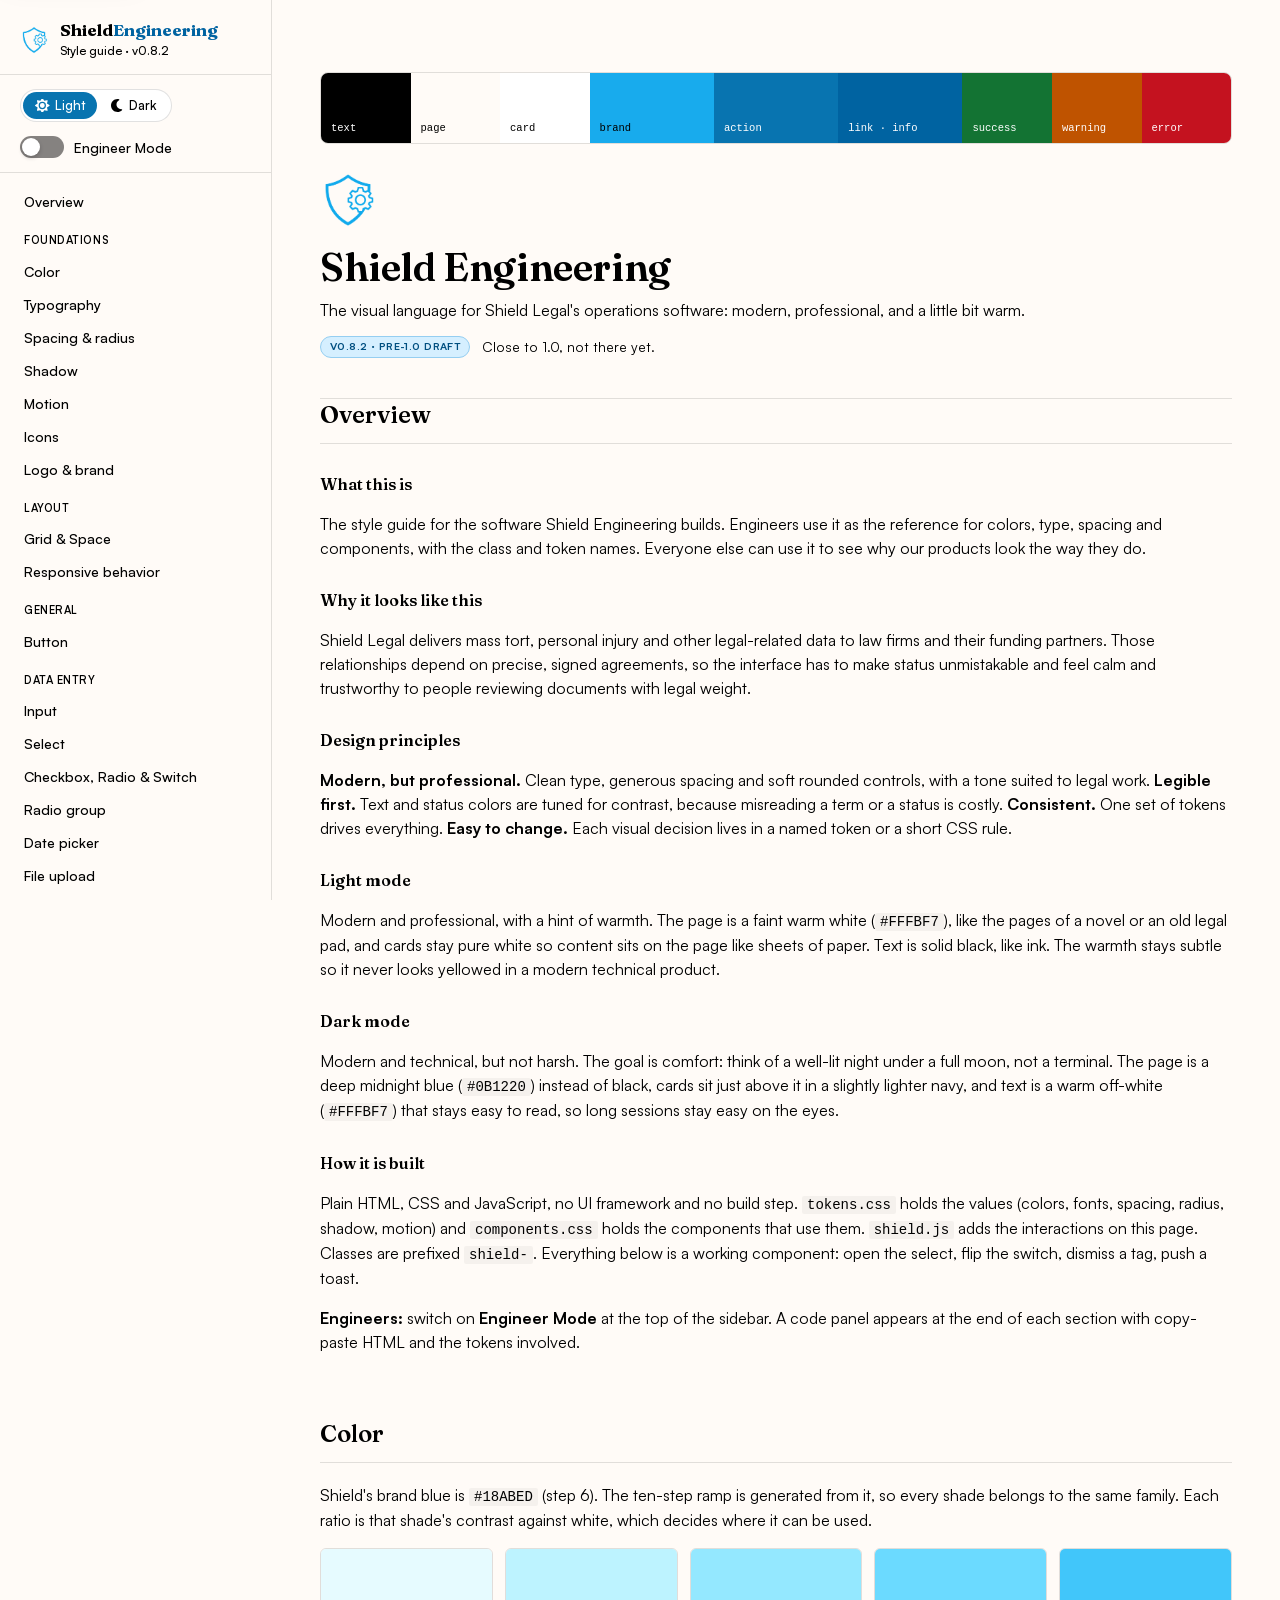
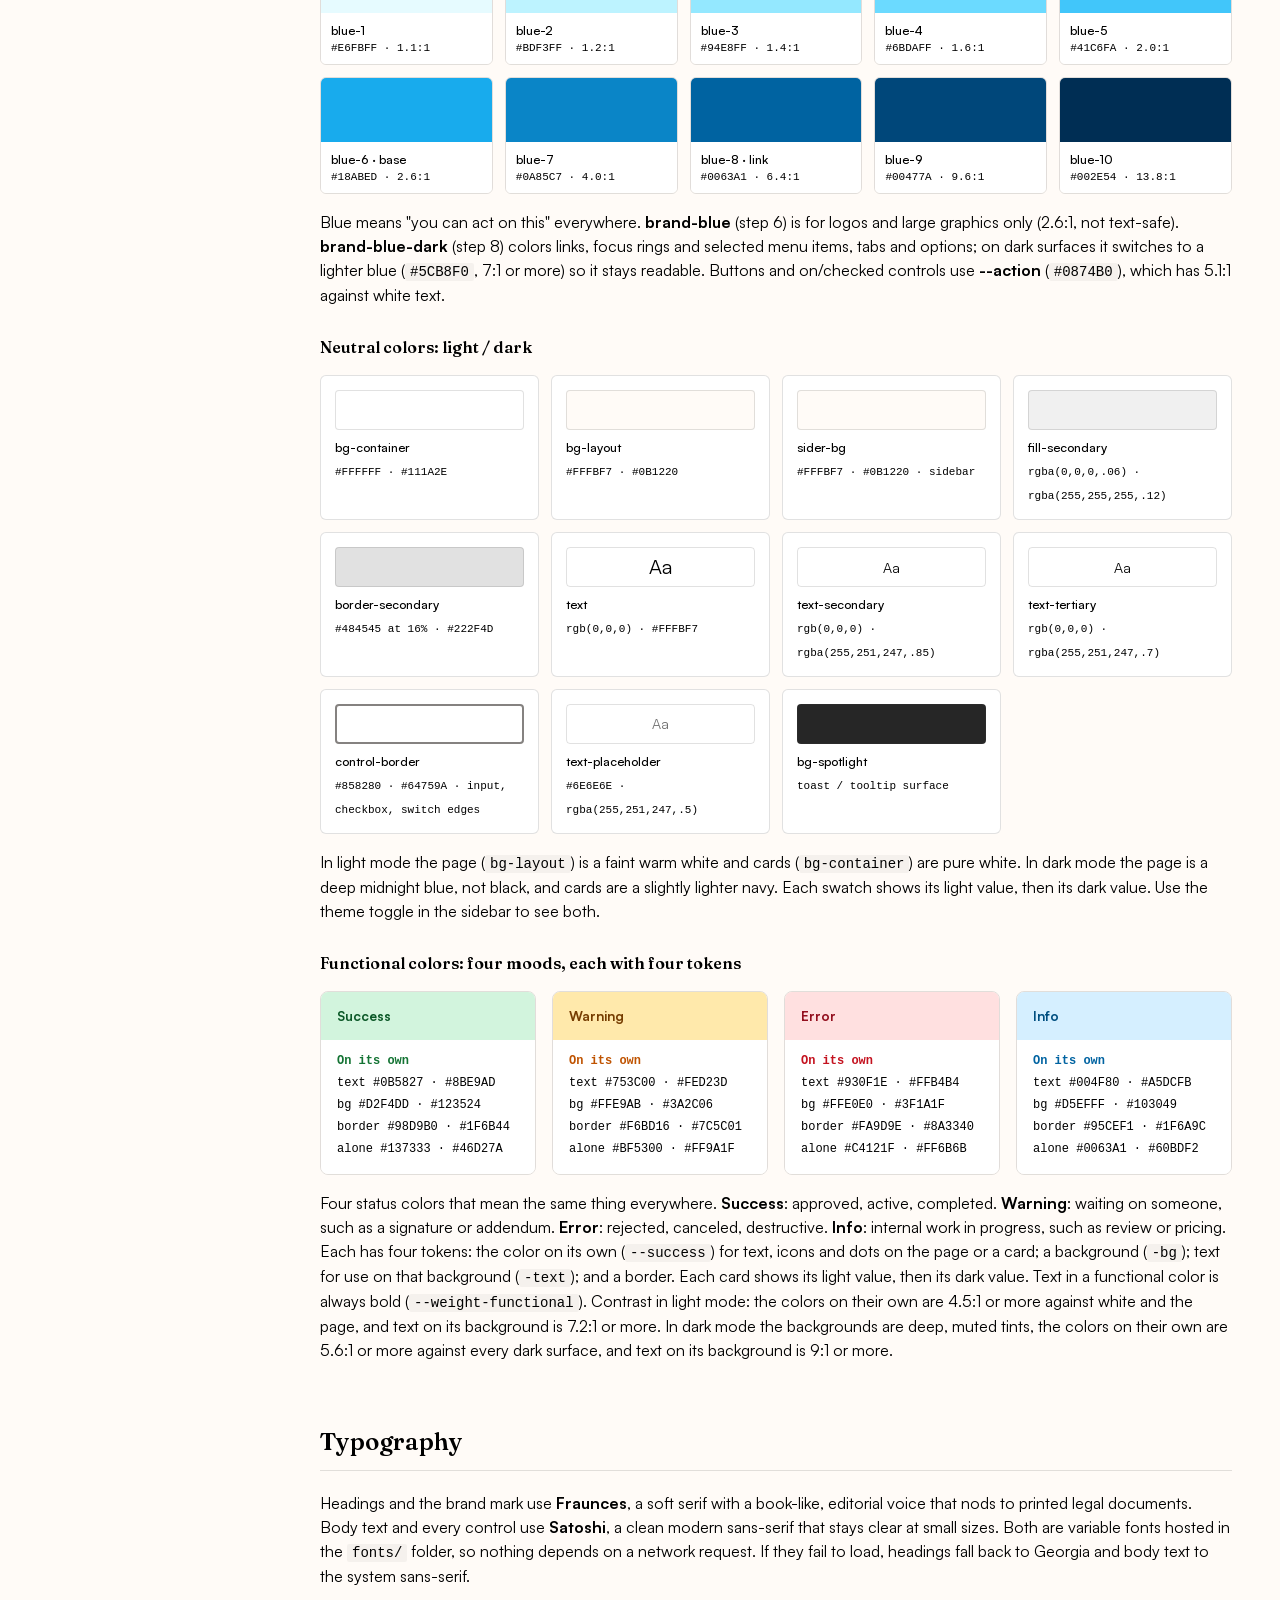
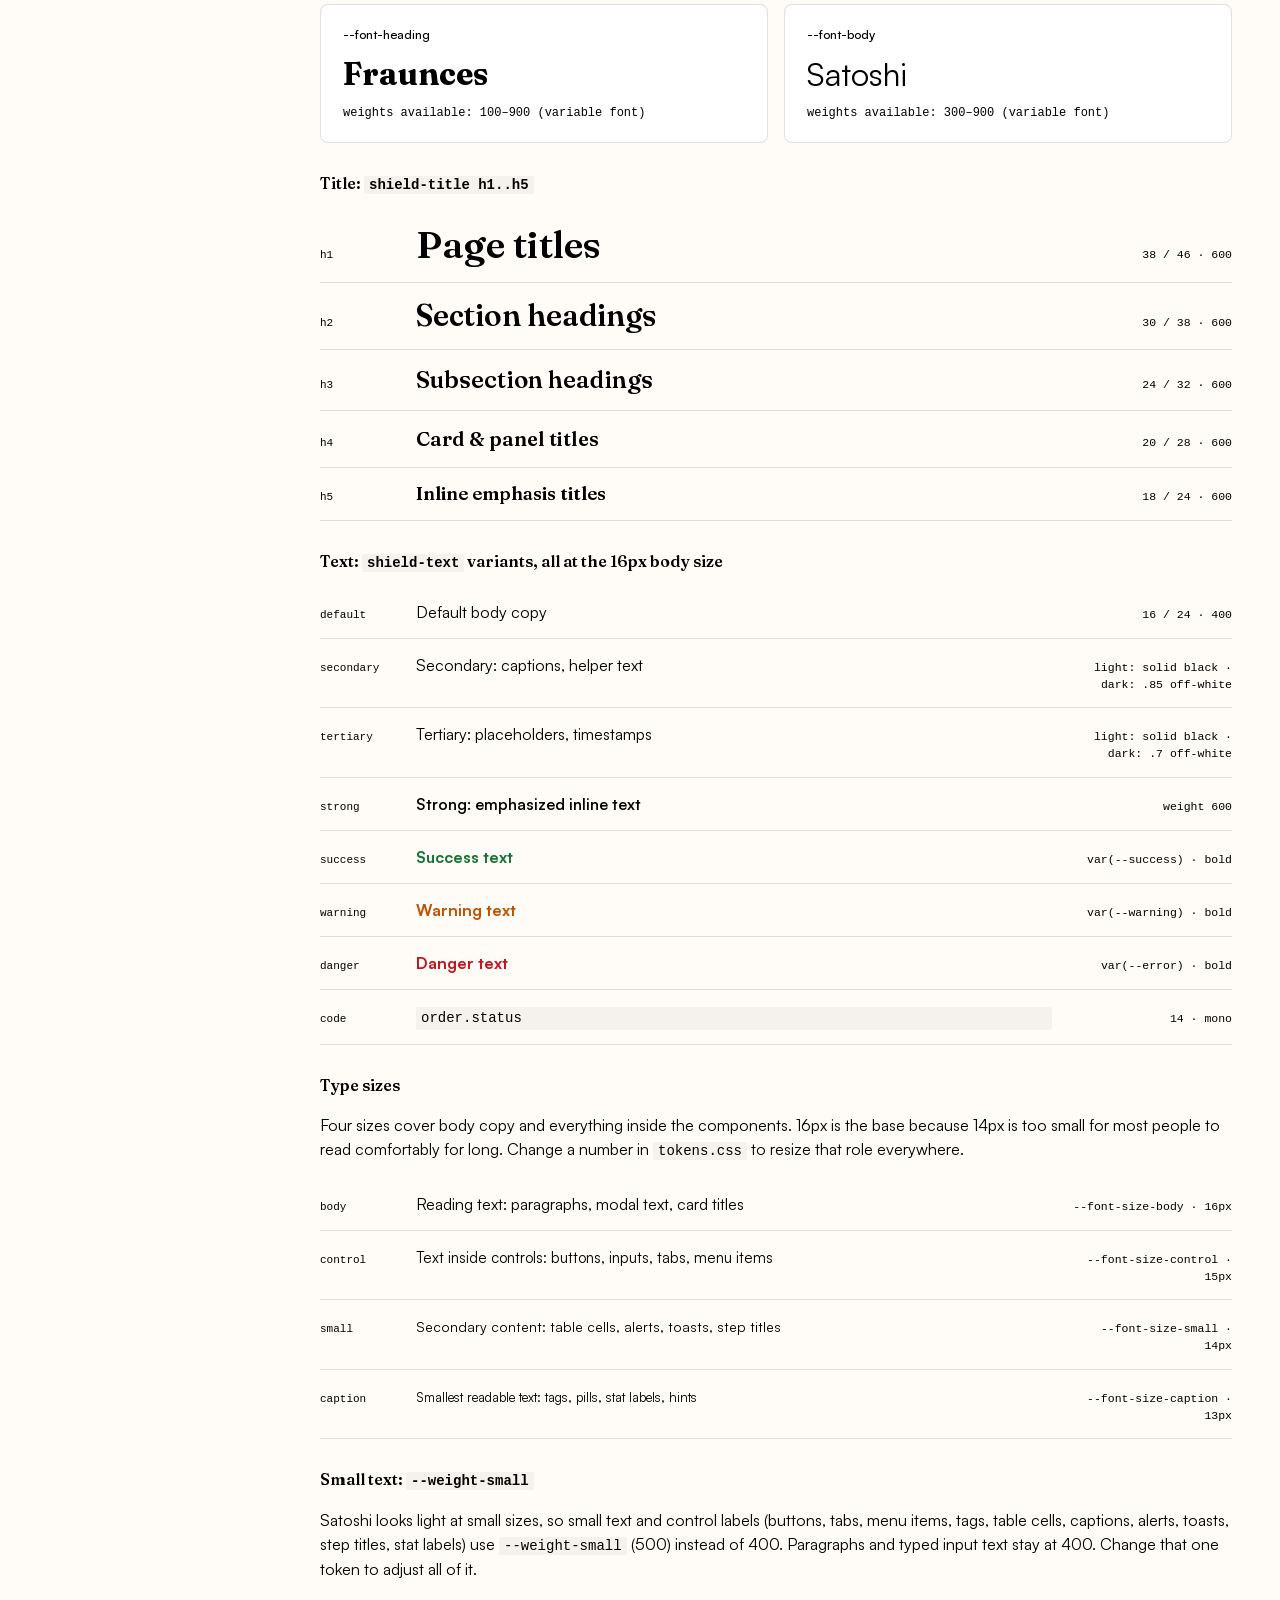
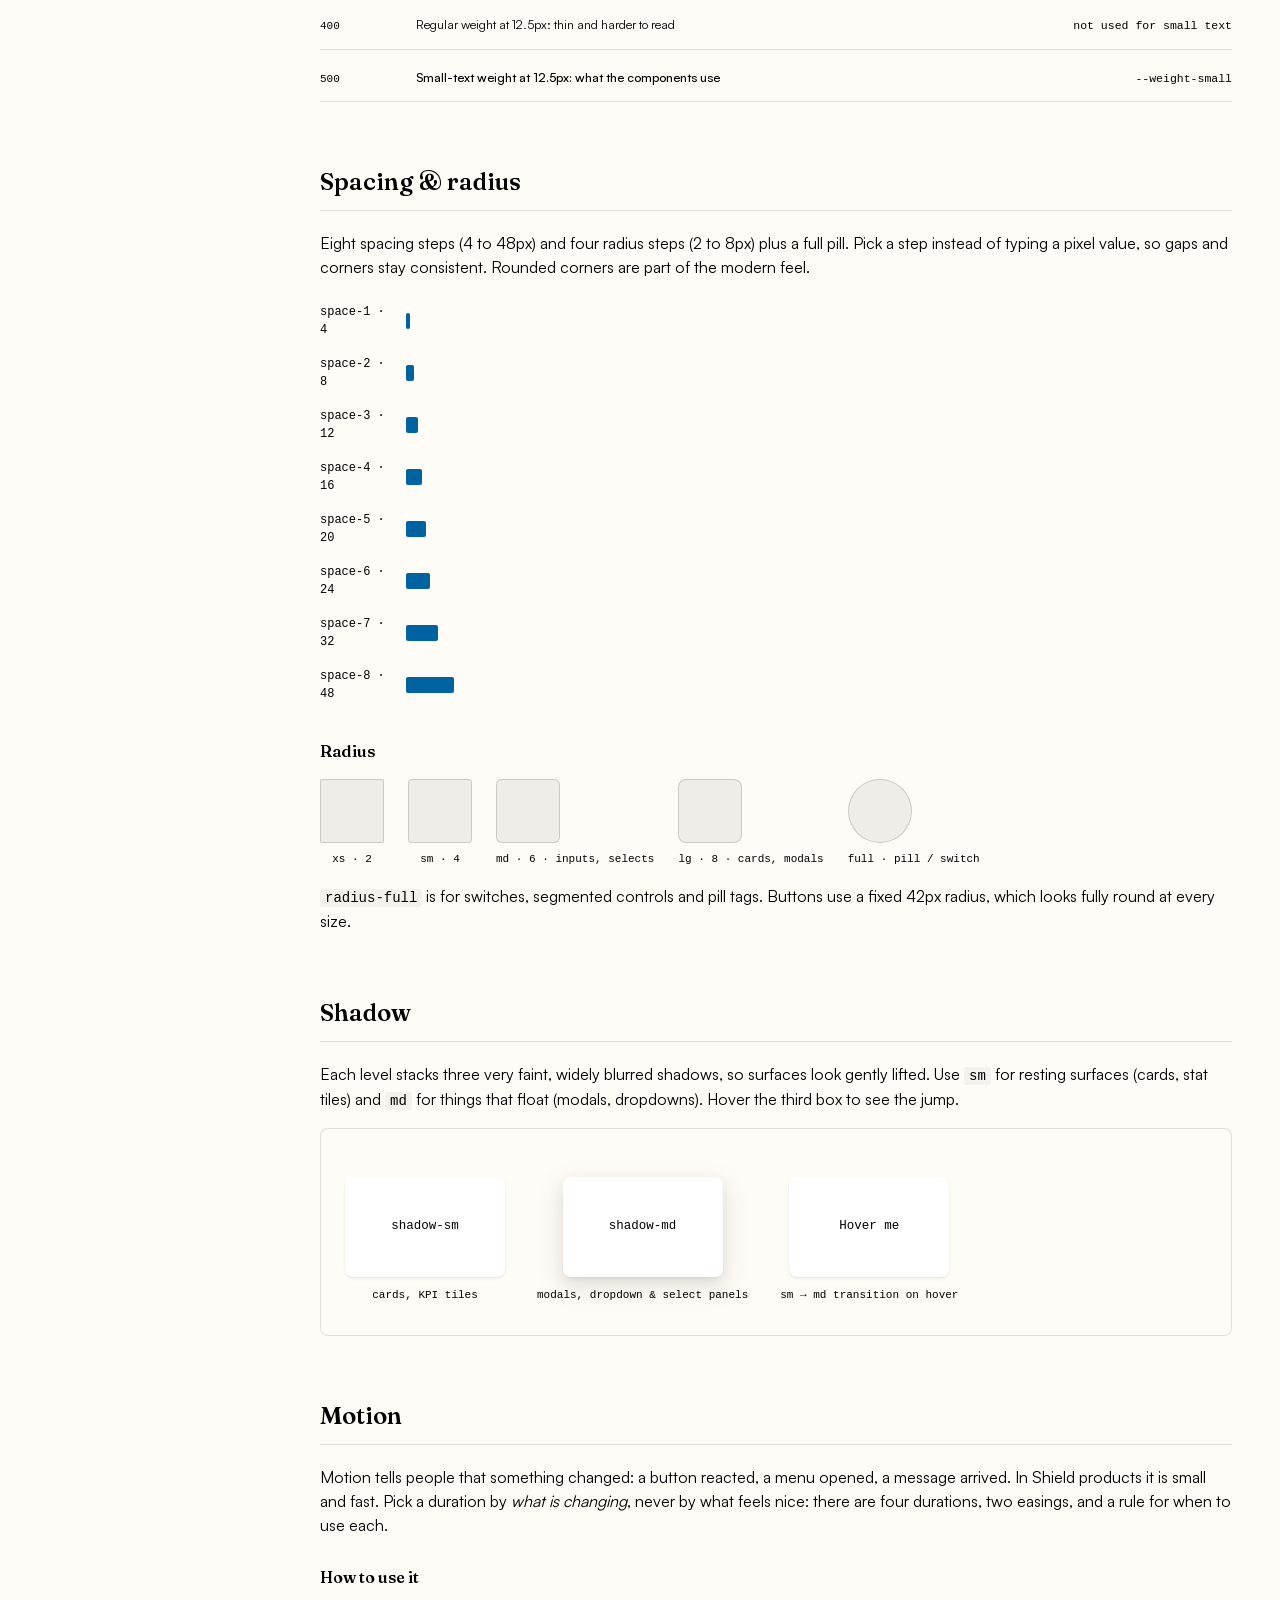
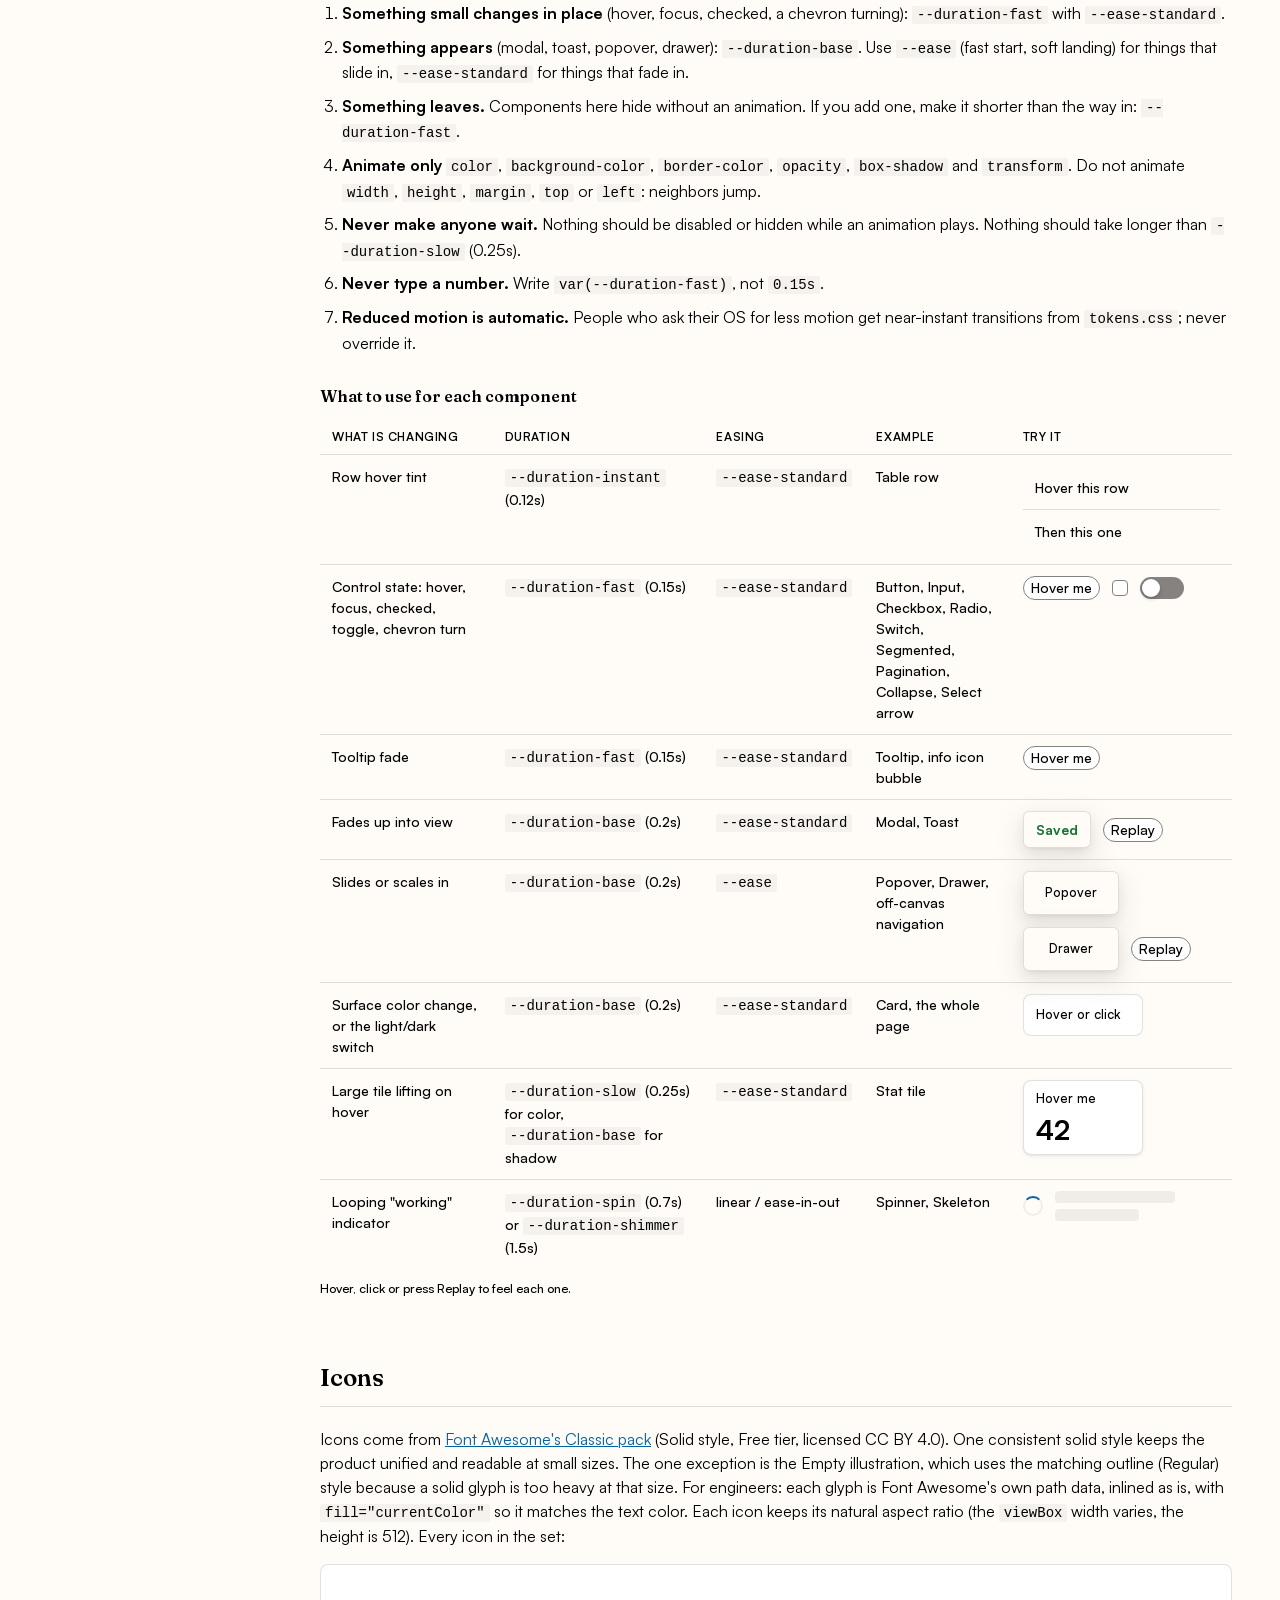
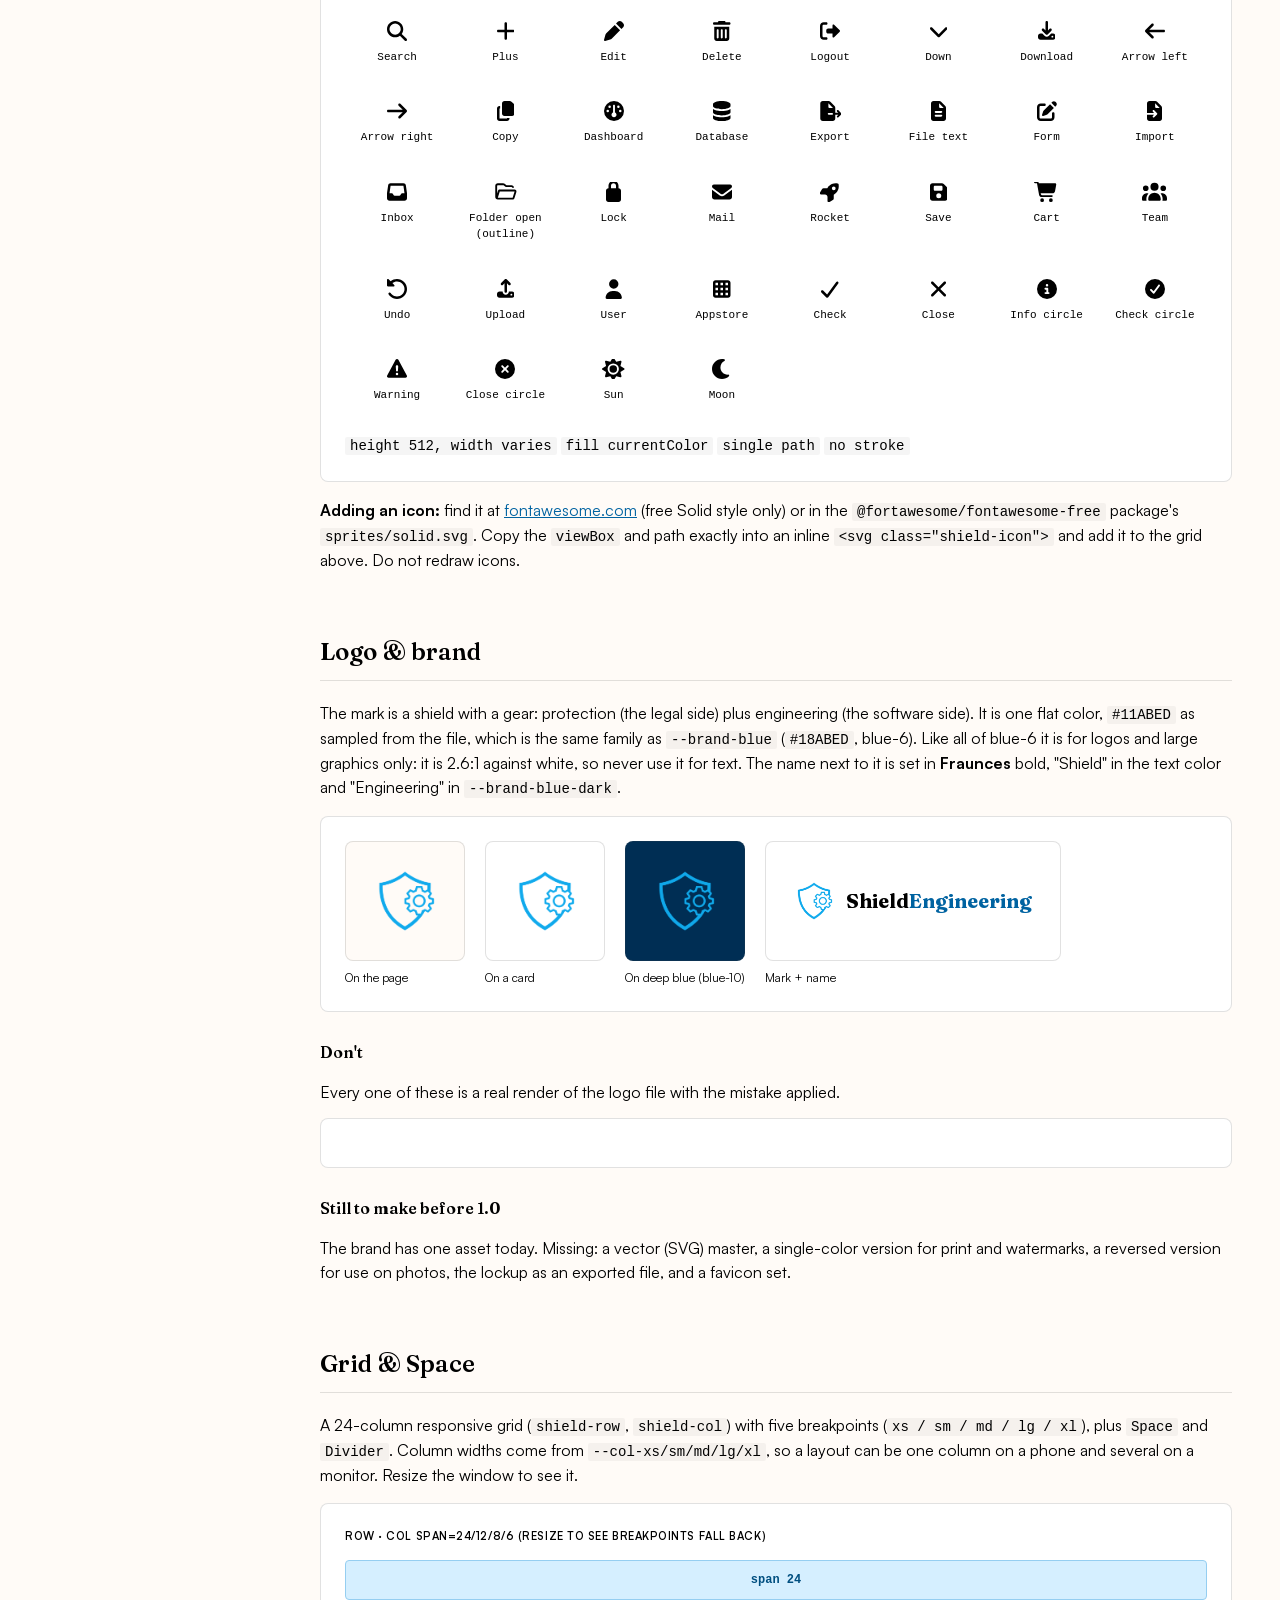
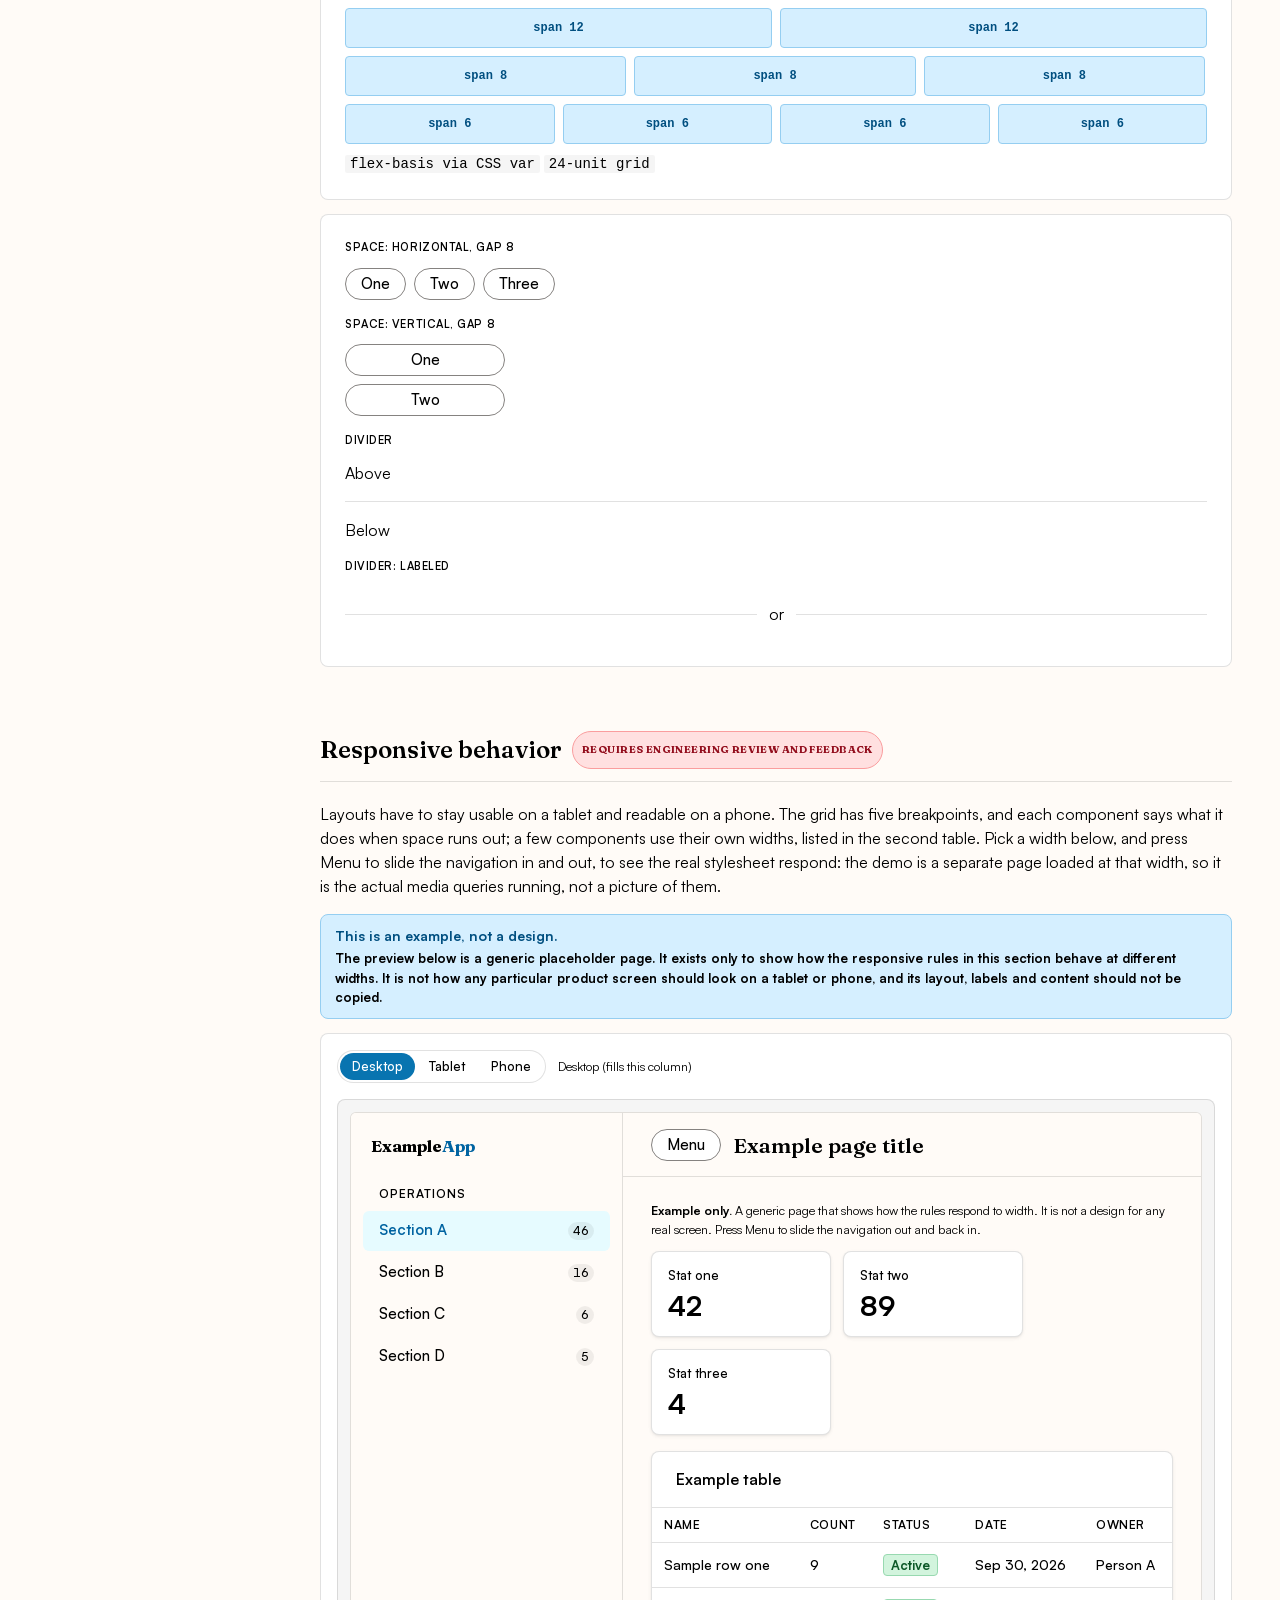
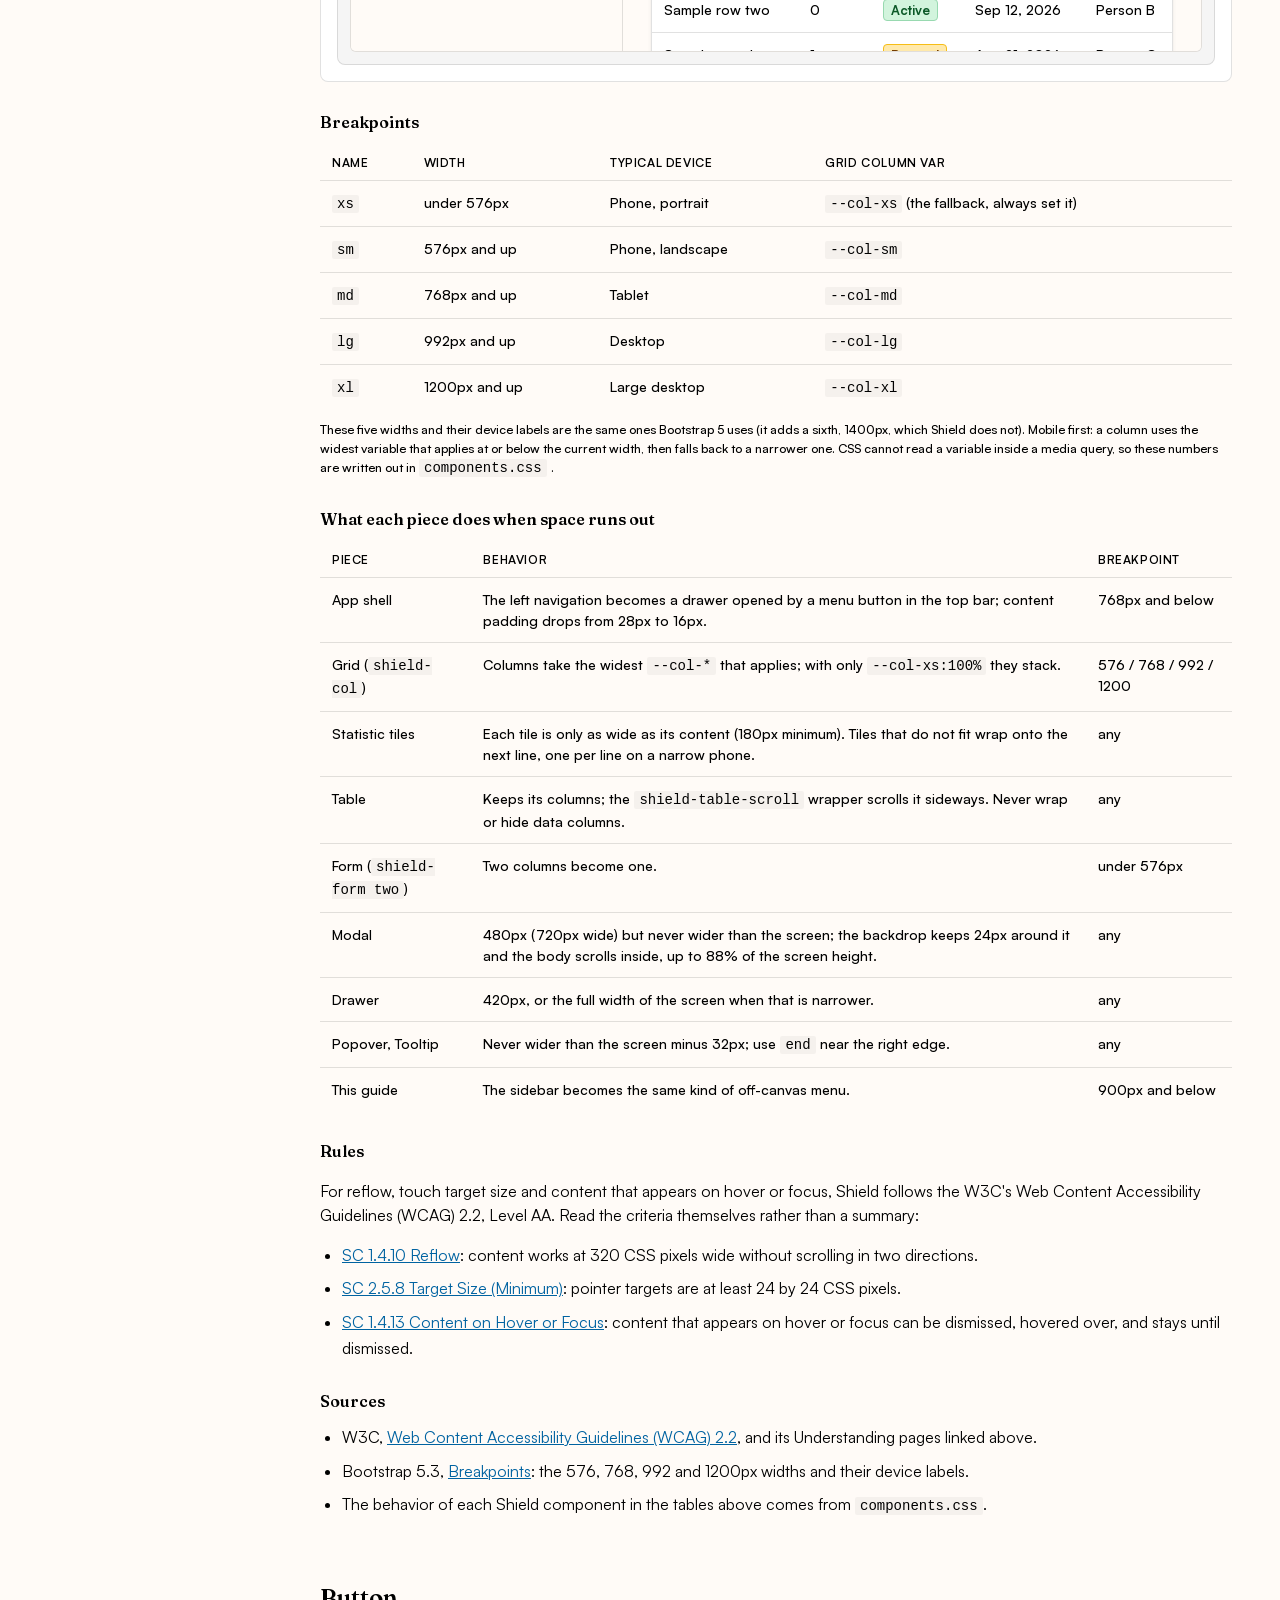
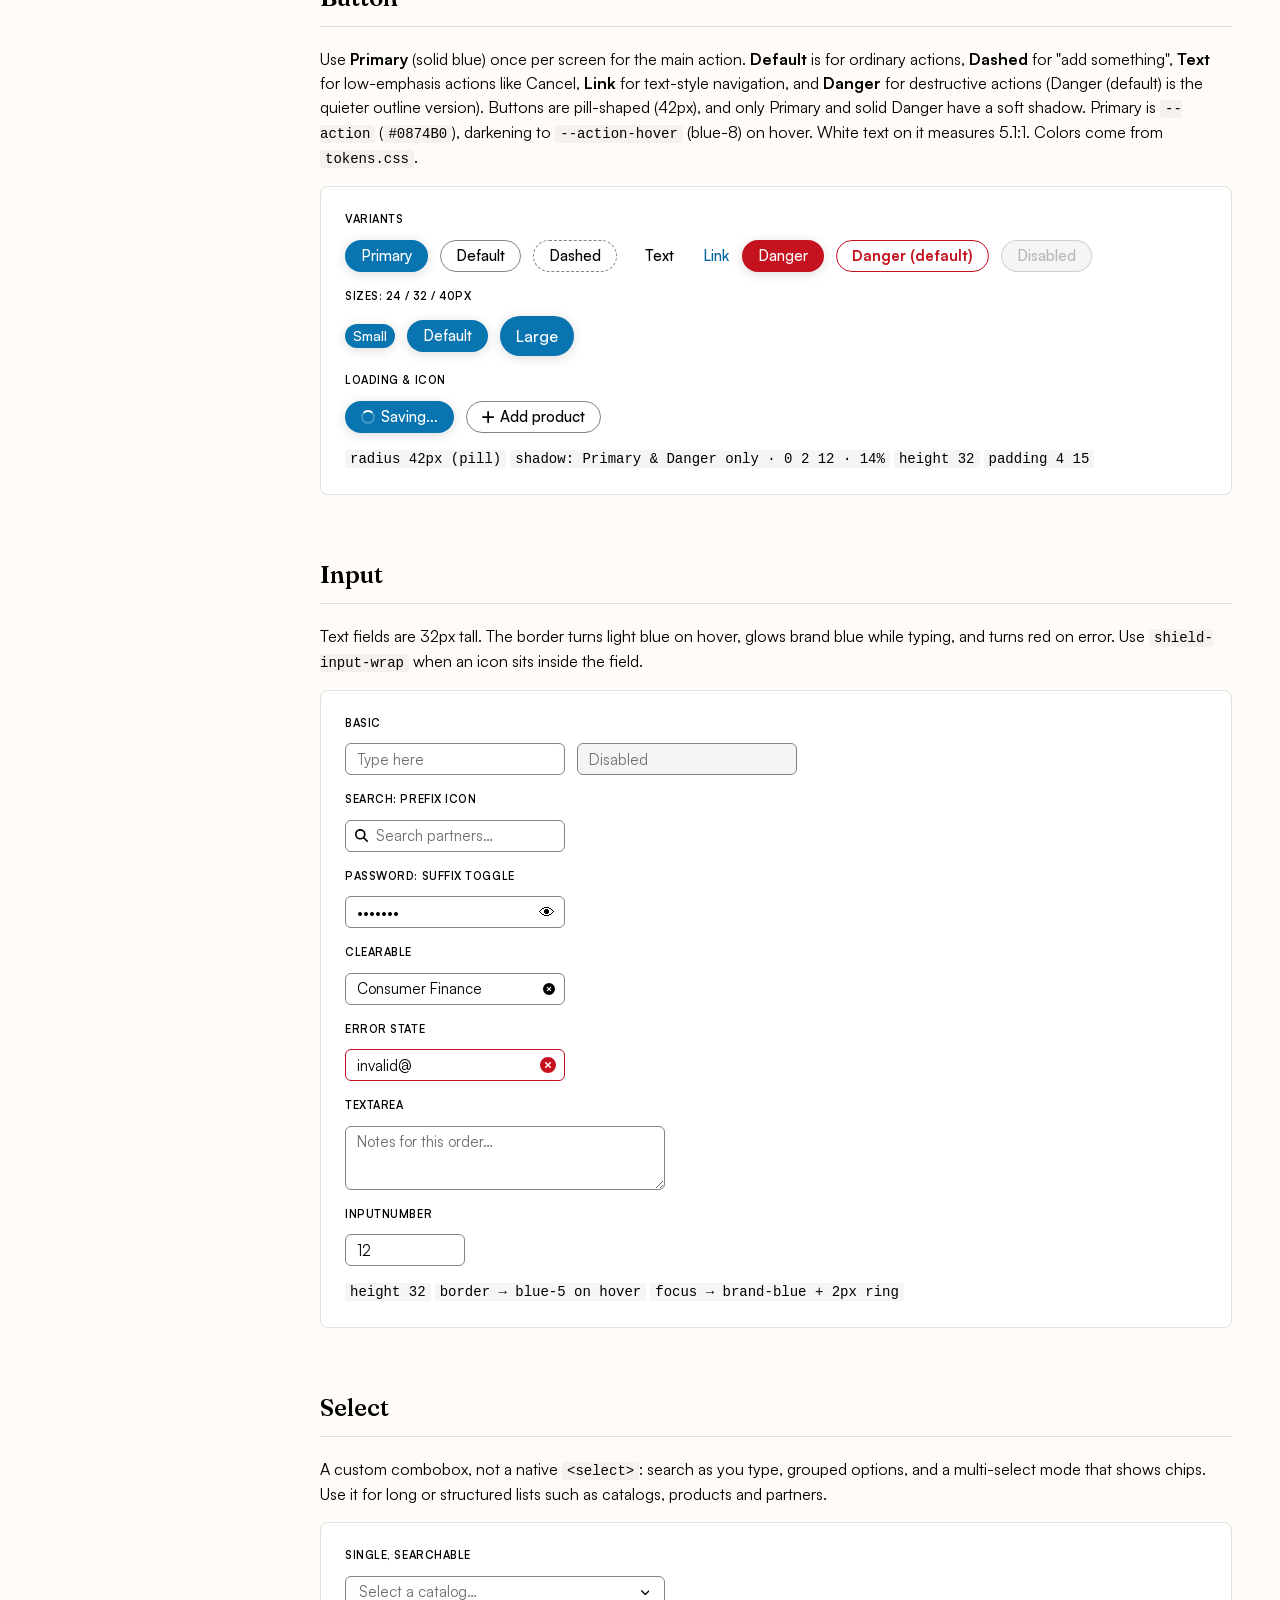
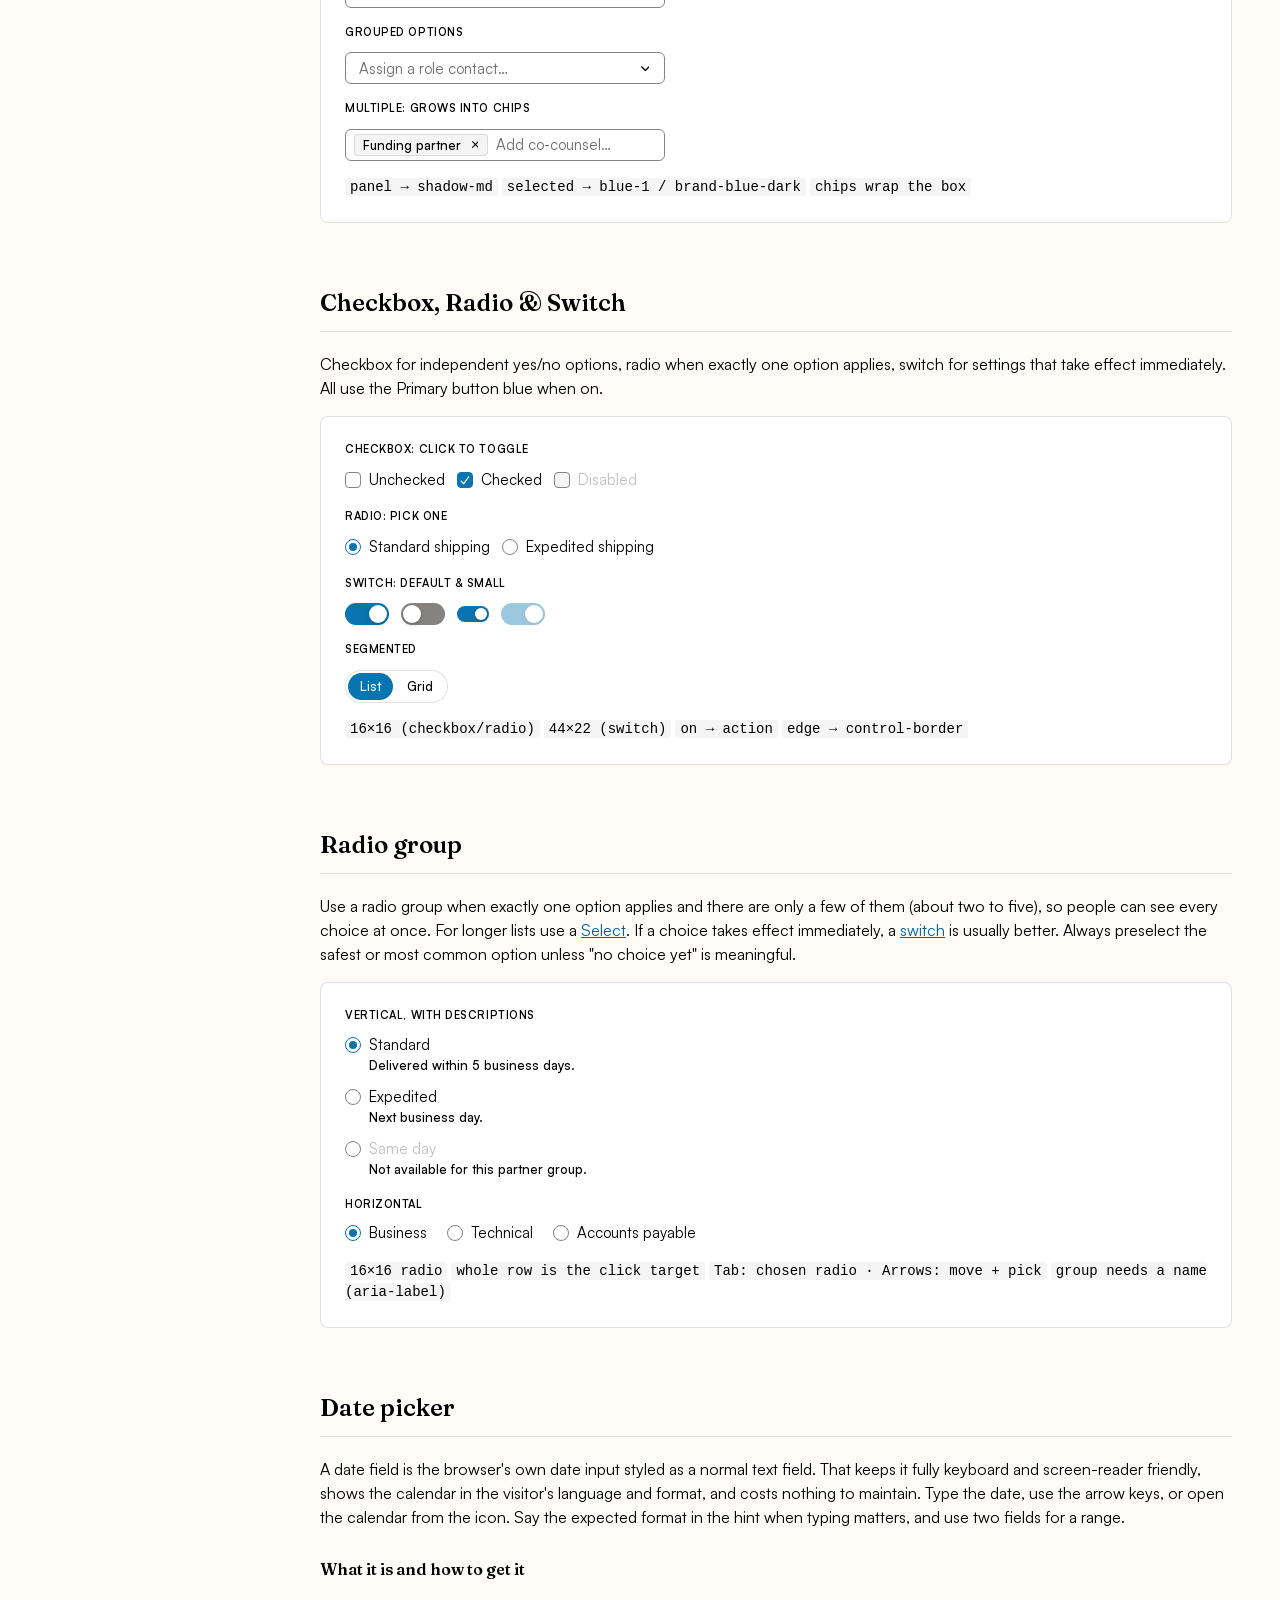
==== commit 6a04d3a1: "Style guide v0.8.2: stronger status backgrounds, orange warning, cover and docs accuracy fixes Co-Au" ====
--- a/index.html
+++ b/index.html
@@ -195,7 +195,7 @@
       <img class="brand-logo" src="source_images/Shield_Engineering_Icon.png" alt="Shield Engineering">
       <div>
         <div class="mark">Shield<span>Engineering</span></div>
-        <div class="sub">Style guide · v0.8</div>
+        <div class="sub">Style guide · v0.8.2</div>
       </div>
     </div>
     <div class="side-theme">
@@ -267,11 +267,11 @@
 
   <main class="main" id="main" tabindex="-1">
     <div class="cover" id="overview">
-      <div class="swatches" title="Palette: follows the light/dark toggle"><div style="flex:2;background:var(--text);color:var(--bg-container)" title="text">text</div><div style="flex:2;background:var(--bg-layout);color:var(--text)" title="page">page</div><div style="flex:2;background:var(--bg-container);color:var(--text)" title="card">card</div><div style="flex:3;background:var(--blue-6);color:#000" title="brand">brand</div><div style="flex:3;background:var(--action);color:#fff" title="action">action</div><div style="flex:2;background:var(--blue-8);color:#fff" title="link">link</div><div style="flex:2;background:var(--success);color:var(--bg-container)" title="success">success</div><div style="flex:2;background:var(--warning);color:var(--bg-container)" title="warning">warning</div><div style="flex:2;background:var(--error);color:var(--bg-container)" title="error">error</div><div style="flex:2;background:var(--info);color:var(--bg-container)" title="info">info</div></div>
+      <div class="swatches" title="Palette: follows the light/dark toggle"><div style="flex:2;background:var(--text);color:var(--bg-container)" title="text">text</div><div style="flex:2;background:var(--bg-layout);color:var(--text)" title="page">page</div><div style="flex:2;background:var(--bg-container);color:var(--text)" title="card">card</div><div style="flex:3;background:var(--blue-6);color:#000" title="brand">brand</div><div style="flex:3;background:var(--action);color:#fff" title="action">action</div><div style="flex:3;background:var(--brand-blue-dark);color:var(--bg-container)" title="link and info (the same blue in light mode)">link · info</div><div style="flex:2;background:var(--success);color:var(--bg-container)" title="success">success</div><div style="flex:2;background:var(--warning);color:var(--bg-container)" title="warning">warning</div><div style="flex:2;background:var(--error);color:var(--bg-container)" title="error">error</div></div>
       <img class="cover-logo" src="source_images/Shield_Engineering_Icon.png" alt="Shield Engineering logo">
       <h1>Shield Engineering</h1>
       <div class="tagline">The visual language for Shield Legal's operations software: modern, professional, and a little bit warm.</div>
-      <div class="cover-meta"><span class="live-badge new">v0.8 · pre-1.0 draft</span><span>Close to 1.0, not there yet.</span></div>
+      <div class="cover-meta"><span class="live-badge new">v0.8.2 · pre-1.0 draft</span><span>Close to 1.0, not there yet.</span></div>
     </div>
 
     <!-- Intro copy for the whole page, no components demoed here, just the overview text. -->
@@ -310,7 +310,7 @@
         <div class="sw"><div class="fill" style="background:var(--blue-5)"></div><div class="meta"><b>blue-5</b><span>#41C6FA · 2.0:1</span></div></div>
         <div class="sw"><div class="fill" style="background:var(--blue-6)"></div><div class="meta"><b>blue-6 · base</b><span>#18ABED · 2.6:1</span></div></div>
         <div class="sw"><div class="fill" style="background:var(--blue-7)"></div><div class="meta"><b>blue-7</b><span>#0A85C7 · 4.0:1</span></div></div>
-        <div class="sw"><div class="fill" style="background:var(--blue-8)"></div><div class="meta"><b>blue-8 · action</b><span>#0063A1 · 6.4:1</span></div></div>
+        <div class="sw"><div class="fill" style="background:var(--blue-8)"></div><div class="meta"><b>blue-8 · link</b><span>#0063A1 · 6.4:1</span></div></div>
         <div class="sw"><div class="fill" style="background:var(--blue-9)"></div><div class="meta"><b>blue-9</b><span>#00477A · 9.6:1</span></div></div>
         <div class="sw"><div class="fill" style="background:var(--blue-10)"></div><div class="meta"><b>blue-10</b><span>#002E54 · 13.8:1</span></div></div>
       </div>
@@ -334,12 +334,12 @@
 
       <h3 class="sub">Functional colors: four moods, each with four tokens</h3>
       <div class="func-row">
-        <div class="func-card"><div class="head" style="background:var(--success-bg);color:var(--success-text)">Success</div><div class="body"><div class="alone" style="font-weight:var(--weight-functional);color:var(--success)">On its own</div><div>text #0B5A28 · #8BE9AD</div><div>bg #E4F4E9 · #123524</div><div>border #A6D9B8 · #1F6B44</div><div>alone #137333 · #46D27A</div></div></div>
-        <div class="func-card"><div class="head" style="background:var(--warning-bg);color:var(--warning-text)">Warning</div><div class="body"><div class="alone" style="font-weight:var(--weight-functional);color:var(--warning)">On its own</div><div>text #7A3E00 · #FCD34D</div><div>bg #FFF1D1 · #352A0F</div><div>border #F0C76A · #7A5D14</div><div>alone #A35200 · #F2B33A</div></div></div>
-        <div class="func-card"><div class="head" style="background:var(--error-bg);color:var(--error-text)">Error</div><div class="body"><div class="alone" style="font-weight:var(--weight-functional);color:var(--error)">On its own</div><div>text #99101F · #FFB4B4</div><div>bg #FDE8E8 · #3F1A1F</div><div>border #F2A7A7 · #8A3340</div><div>alone #C4121F · #FF6B6B</div></div></div>
-        <div class="func-card"><div class="head" style="background:var(--info-bg);color:var(--info-text)">Info</div><div class="body"><div class="alone" style="font-weight:var(--weight-functional);color:var(--info)">On its own</div><div>text #004F80 · #A5DCFB</div><div>bg #E3F2FB · #103049</div><div>border #A3D0EC · #1F6A9C</div><div>alone #0063A1 · #60BDF2</div></div></div>
-      </div>
-      <p class="lede">Four status colors that mean the same thing everywhere. <b style="color:var(--text)">Success</b>: approved, active, completed. <b style="color:var(--text)">Warning</b>: waiting on someone, such as a signature or addendum. <b style="color:var(--text)">Error</b>: rejected, canceled, destructive. <b style="color:var(--text)">Info</b>: internal work in progress, such as review or pricing. Each has four tokens: the color on its own (<code>--success</code>) for text, icons and dots on the page or a card; a background (<code>-bg</code>); text for use on that background (<code>-text</code>); and a border. Each card shows its light value, then its dark value. Text in a functional color is always bold (<code>--weight-functional</code>). Contrast in light mode: the colors on their own are 5.4:1 or more against white and the page, and text on its background is 7.3:1 or more. In dark mode the backgrounds are deep, muted tints, the colors on their own are 5.6:1 or more against every dark surface, and text on its background is 9:1 or more.</p>
+        <div class="func-card"><div class="head" style="background:var(--success-bg);color:var(--success-text)">Success</div><div class="body"><div class="alone" style="font-weight:var(--weight-functional);color:var(--success)">On its own</div><div>text #0B5827 · #8BE9AD</div><div>bg #D2F4DD · #123524</div><div>border #98D9B0 · #1F6B44</div><div>alone #137333 · #46D27A</div></div></div>
+        <div class="func-card"><div class="head" style="background:var(--warning-bg);color:var(--warning-text)">Warning</div><div class="body"><div class="alone" style="font-weight:var(--weight-functional);color:var(--warning)">On its own</div><div>text #753C00 · #FED23D</div><div>bg #FFE9AB · #3A2C06</div><div>border #F6BD16 · #7C5C01</div><div>alone #BF5300 · #FF9A1F</div></div></div>
+        <div class="func-card"><div class="head" style="background:var(--error-bg);color:var(--error-text)">Error</div><div class="body"><div class="alone" style="font-weight:var(--weight-functional);color:var(--error)">On its own</div><div>text #930F1E · #FFB4B4</div><div>bg #FFE0E0 · #3F1A1F</div><div>border #FA9D9E · #8A3340</div><div>alone #C4121F · #FF6B6B</div></div></div>
+        <div class="func-card"><div class="head" style="background:var(--info-bg);color:var(--info-text)">Info</div><div class="body"><div class="alone" style="font-weight:var(--weight-functional);color:var(--info)">On its own</div><div>text #004F80 · #A5DCFB</div><div>bg #D5EFFF · #103049</div><div>border #95CEF1 · #1F6A9C</div><div>alone #0063A1 · #60BDF2</div></div></div>
+      </div>
+      <p class="lede">Four status colors that mean the same thing everywhere. <b style="color:var(--text)">Success</b>: approved, active, completed. <b style="color:var(--text)">Warning</b>: waiting on someone, such as a signature or addendum. <b style="color:var(--text)">Error</b>: rejected, canceled, destructive. <b style="color:var(--text)">Info</b>: internal work in progress, such as review or pricing. Each has four tokens: the color on its own (<code>--success</code>) for text, icons and dots on the page or a card; a background (<code>-bg</code>); text for use on that background (<code>-text</code>); and a border. Each card shows its light value, then its dark value. Text in a functional color is always bold (<code>--weight-functional</code>). Contrast in light mode: the colors on their own are 4.5:1 or more against white and the page, and text on its background is 7.2:1 or more. In dark mode the backgrounds are deep, muted tints, the colors on their own are 5.6:1 or more against every dark surface, and text on its background is 9:1 or more.</p>
     </section>
 
     <!-- Demonstrates .shield-title and .shield-text from components.css, plus the Fraunces/Satoshi
@@ -546,12 +546,6 @@
       <p class="lede" style="margin-bottom:12px">Every one of these is a real render of the logo file with the mistake applied.</p>
       <div class="demo">
         <div class="sg-logo-row">
-          <div class="sg-logo-cell"><div class="sg-logo-stage bad"><img src="source_images/Shield_Engineering_Icon.png" alt="Logo stretched wide (do not do this)" width="96" height="48" style="width:96px;height:48px"></div><span><b>✕</b> Stretch or squash</span></div>
-          <div class="sg-logo-cell"><div class="sg-logo-stage bad"><img src="source_images/Shield_Engineering_Icon.png" alt="Logo rotated (do not do this)" width="64" height="64" style="transform:rotate(18deg)"></div><span><b>✕</b> Rotate</span></div>
-          <div class="sg-logo-cell"><div class="sg-logo-stage bad"><img src="source_images/Shield_Engineering_Icon.png" alt="Logo recolored orange (do not do this)" width="64" height="64" style="filter:hue-rotate(160deg) saturate(2)"></div><span><b>✕</b> Recolor</span></div>
-          <div class="sg-logo-cell"><div class="sg-logo-stage bad" style="background:var(--blue-6)"><img src="source_images/Shield_Engineering_Icon.png" alt="Logo on a same-color background, nearly invisible (do not do this)" width="64" height="64"></div><span><b>✕</b> Place on a similar blue</span></div>
-          <div class="sg-logo-cell"><div class="sg-logo-stage bad"><img src="source_images/Shield_Engineering_Icon.png" alt="Logo with a heavy drop shadow (do not do this)" width="64" height="64" style="filter:drop-shadow(4px 6px 3px rgba(0,0,0,.6))"></div><span><b>✕</b> Add effects or shadows</span></div>
-          <div class="sg-logo-cell"><div class="sg-logo-stage bad"><img src="source_images/Shield_Engineering_Icon.png" alt="Logo at 16px, too small (do not do this)" width="16" height="16"></div><span><b>✕</b> Go below 32px</span></div>
         </div>
       </div>
       <h3 class="sub">Still to make before 1.0</h3>
@@ -1443,7 +1437,7 @@
   </main>
 </div>
 <div class="shield-toast-stack"></div>
-<footer>Shield Engineering style guide v0.8 (pre-1.0 draft) for the Shield Legal Operations Platform. Tokens are in <code>tokens.css</code> and components in <code>components.css</code>.</footer>
+<footer>Shield Engineering style guide v0.8.2 (pre-1.0 draft) for the Shield Legal Operations Platform. Tokens are in <code>tokens.css</code> and components in <code>components.css</code>.</footer>
 <script src="snippets.js"></script>
 <script src="shield.js"></script>
 </body>
--- a/tokens.css
+++ b/tokens.css
@@ -18,8 +18,9 @@
    Light/Dark toggle in the sidebar — see sgApplyTheme() in shield.js.
 
    QUICK EDITS YOU CAN TRY
-   - Change --brand-blue-dark below to retheme every button, link, and
-     "selected" state on the whole page at once.
+   - Change --action below to retheme every solid blue button and checked
+     control at once, or --brand-blue-dark to retheme links, focus rings
+     and "selected" states.
    - Change --space-4 (or any --space-N) to retheme spacing gaps that
      use var(--space-4) instead of a hardcoded "16px".
    - Add a brand-new variable here (e.g. --radius-xl: 12px;) and then
@@ -50,10 +51,11 @@
        --brand-blue      = step 6. Logos and large decorative graphics
                             ONLY. Only 2.6:1 contrast against white —
                             not safe to use for text.
-       --brand-blue-dark = step 8. The actual action color: buttons,
-                            links, the "selected" state, focus rings.
-                            This is the one that clears 4.5:1 text
-                            contrast, so it's the one that's readable. */
+       --brand-blue-dark = step 8 (a lighter blue in dark mode). Links,
+                            the "selected" state, focus rings. This is
+                            the one that clears 4.5:1 text contrast, so
+                            it's the one that's readable. Solid button
+                            fills use --action instead (see below). */
   --brand-blue: var(--blue-6);
   --brand-blue-dark: var(--blue-8);
 
@@ -97,8 +99,8 @@
                    alerts and badges
        --X-text    text and icons placed ON --X-bg
        --X-border  the outline of a tinted tag or alert
-     Contrast, light mode: --X is 5.4:1 or more on white and on the page
-     (success 5.8, warning 5.4, error 5.9, info 6.2); --X-text is 7.3:1 or
+     Contrast, light mode: --X is 4.5:1 or more on white and on the page
+     (success 5.8, warning 4.6, error 5.9, info 6.2); --X-text is 7.2:1 or
      more on --X-bg. Dark mode values are further down, with the same
      targets. If you change any value, update the "Functional colors" cards
      and caption in index.html to match.
@@ -106,22 +108,22 @@
      count badge). Error text and icons use --error.
      ---------------------------------------------------------------- */
   --success: #137333;
-  --success-bg: #e4f4e9;
-  --success-text: #0b5a28;
-  --success-border: #a6d9b8;
-  --warning: #a35200;
-  --warning-bg: #fff1d1;
-  --warning-text: #7a3e00;
-  --warning-border: #f0c76a;
+  --success-bg: #d2f4dd;
+  --success-text: #0b5827;
+  --success-border: #98d9b0;
+  --warning: #bf5300;
+  --warning-bg: #ffe9ab;
+  --warning-text: #753c00;
+  --warning-border: #f6bd16;
   --error: #c4121f;
-  --error-bg: #fde8e8;
-  --error-text: #99101f;
-  --error-border: #f2a7a7;
+  --error-bg: #ffe0e0;
+  --error-text: #930f1e;
+  --error-border: #fa9d9e;
   --error-fill: #c4121f;
   --info: var(--blue-8);
-  --info-bg: #e3f2fb;
+  --info-bg: #d5efff;
   --info-text: #004f80;
-  --info-border: #a3d0ec;
+  --info-border: #95cef1;
 
   /* ----------------------------------------------------------------
      Action and control colors
@@ -132,7 +134,7 @@
      selects, checkboxes, radios and switches: 3.7:1 or more against the
      card and the page. --border-secondary stays faint on purpose: it is
      only for dividers and card edges. --text-placeholder is the hint text
-     inside an empty field (5:1).
+     inside an empty field (4.9:1 or more).
      ---------------------------------------------------------------- */
   --action: #0874b0;
   --action-hover: var(--blue-8);
@@ -298,10 +300,10 @@
   --success-bg: #123524;
   --success-text: #8be9ad;
   --success-border: #1f6b44;
-  --warning: #f2b33a;
-  --warning-bg: #352a0f;
-  --warning-text: #fcd34d;
-  --warning-border: #7a5d14;
+  --warning: #ff9a1f;
+  --warning-bg: #3a2c06;
+  --warning-text: #fed23d;
+  --warning-border: #7c5c01;
   --error: #ff6b6b;
   --error-bg: #3f1a1f;
   --error-text: #ffb4b4;
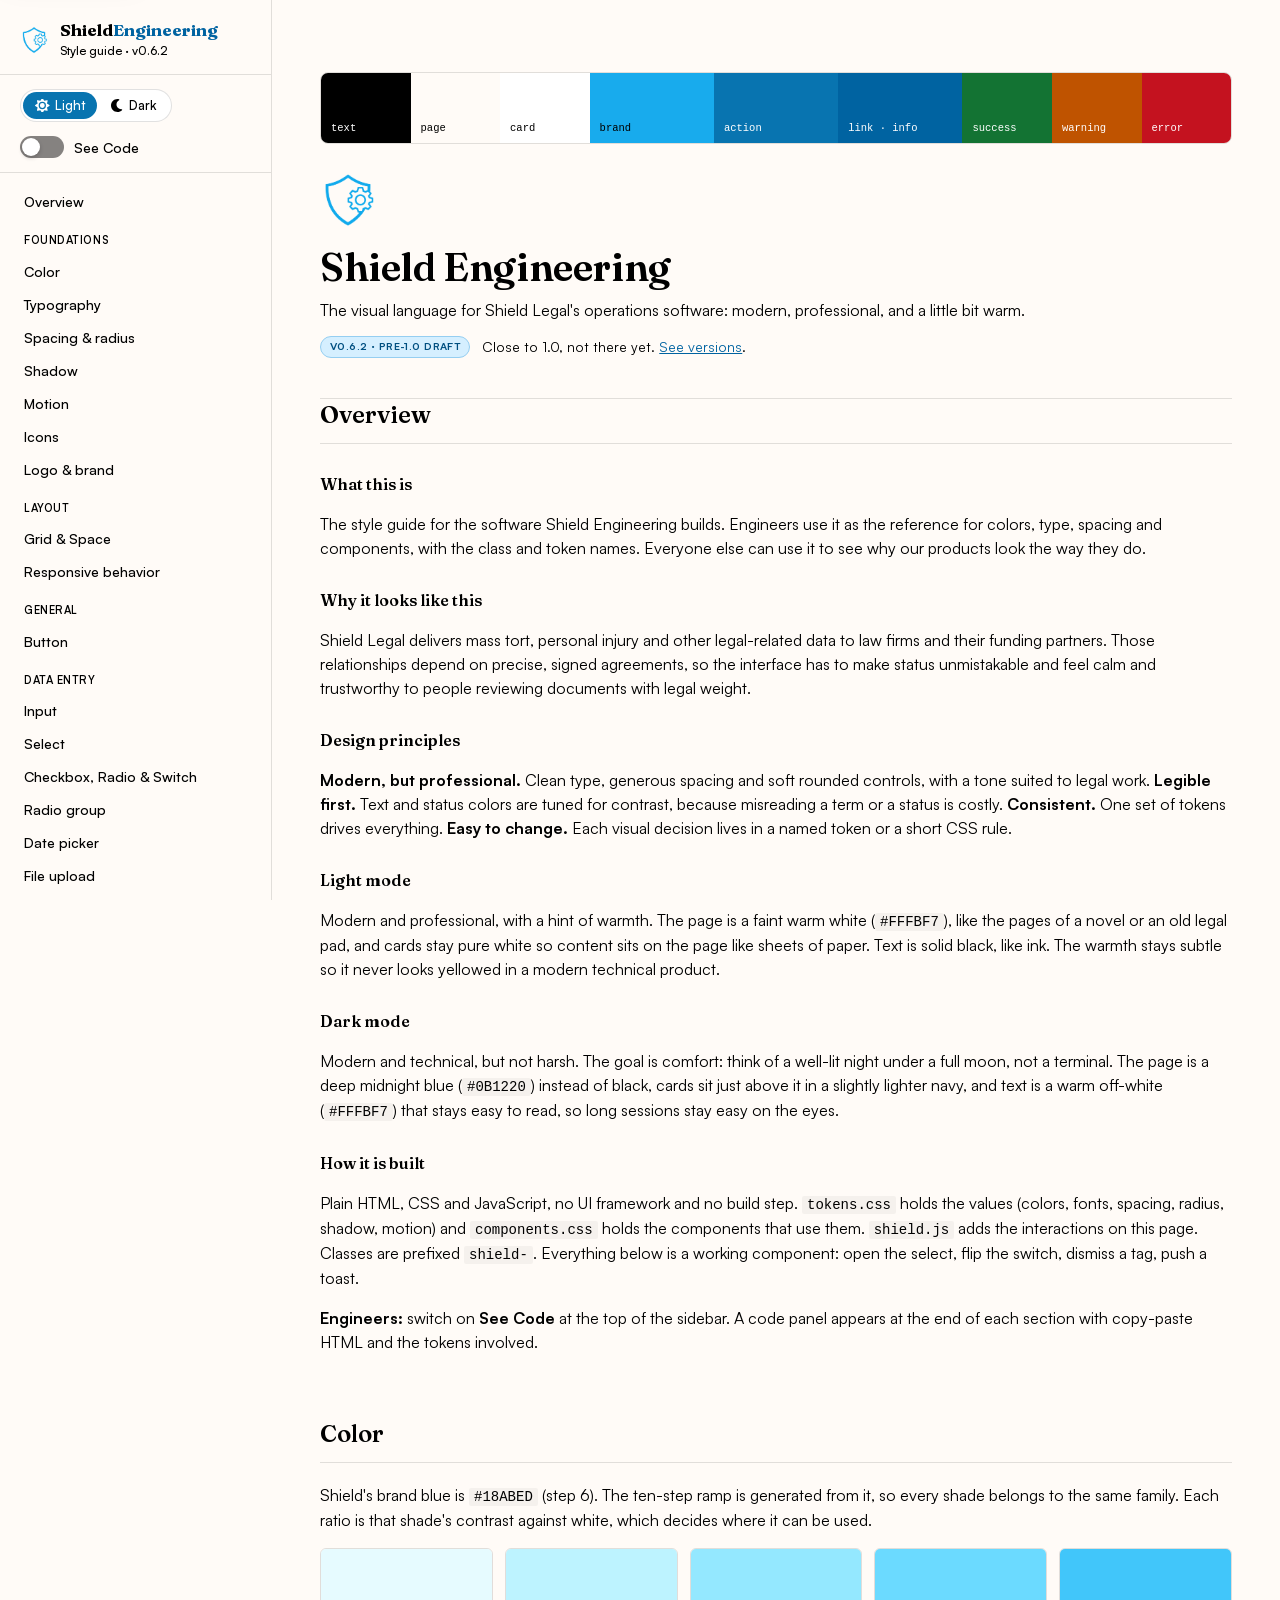
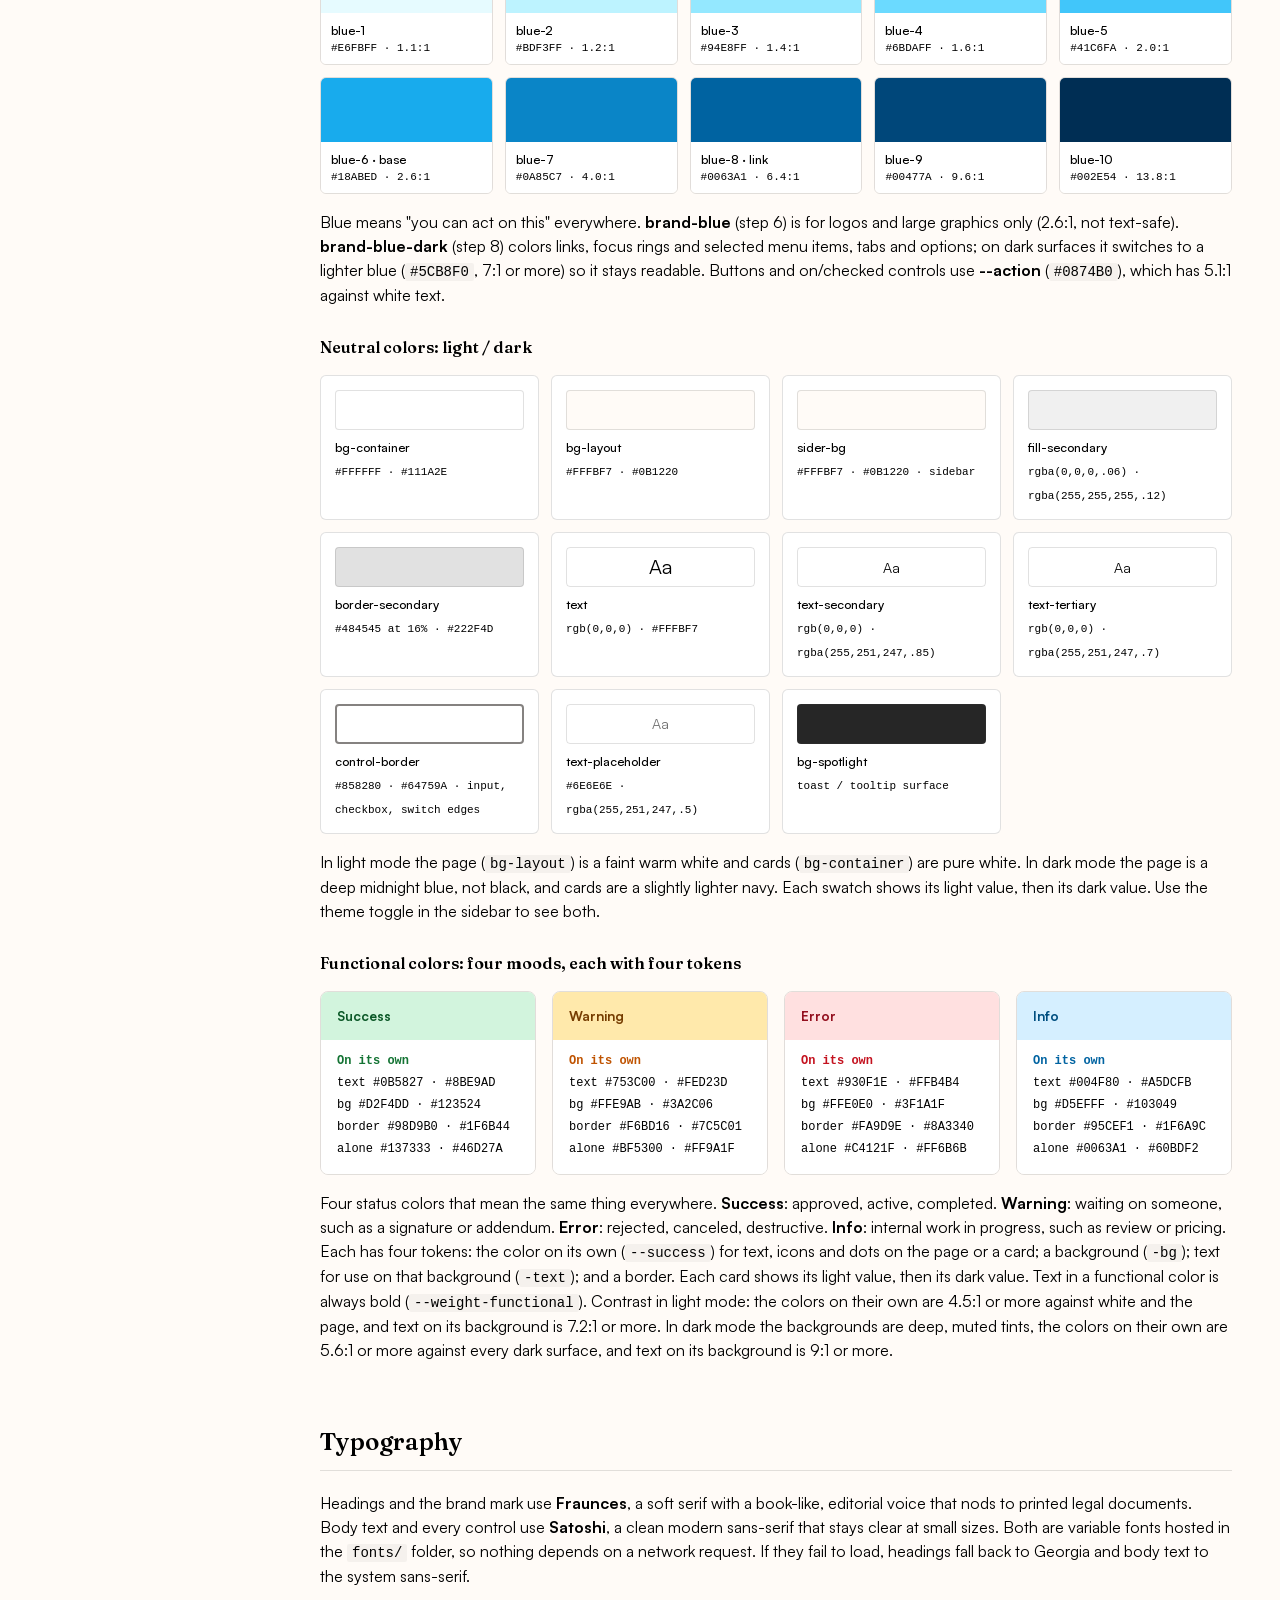
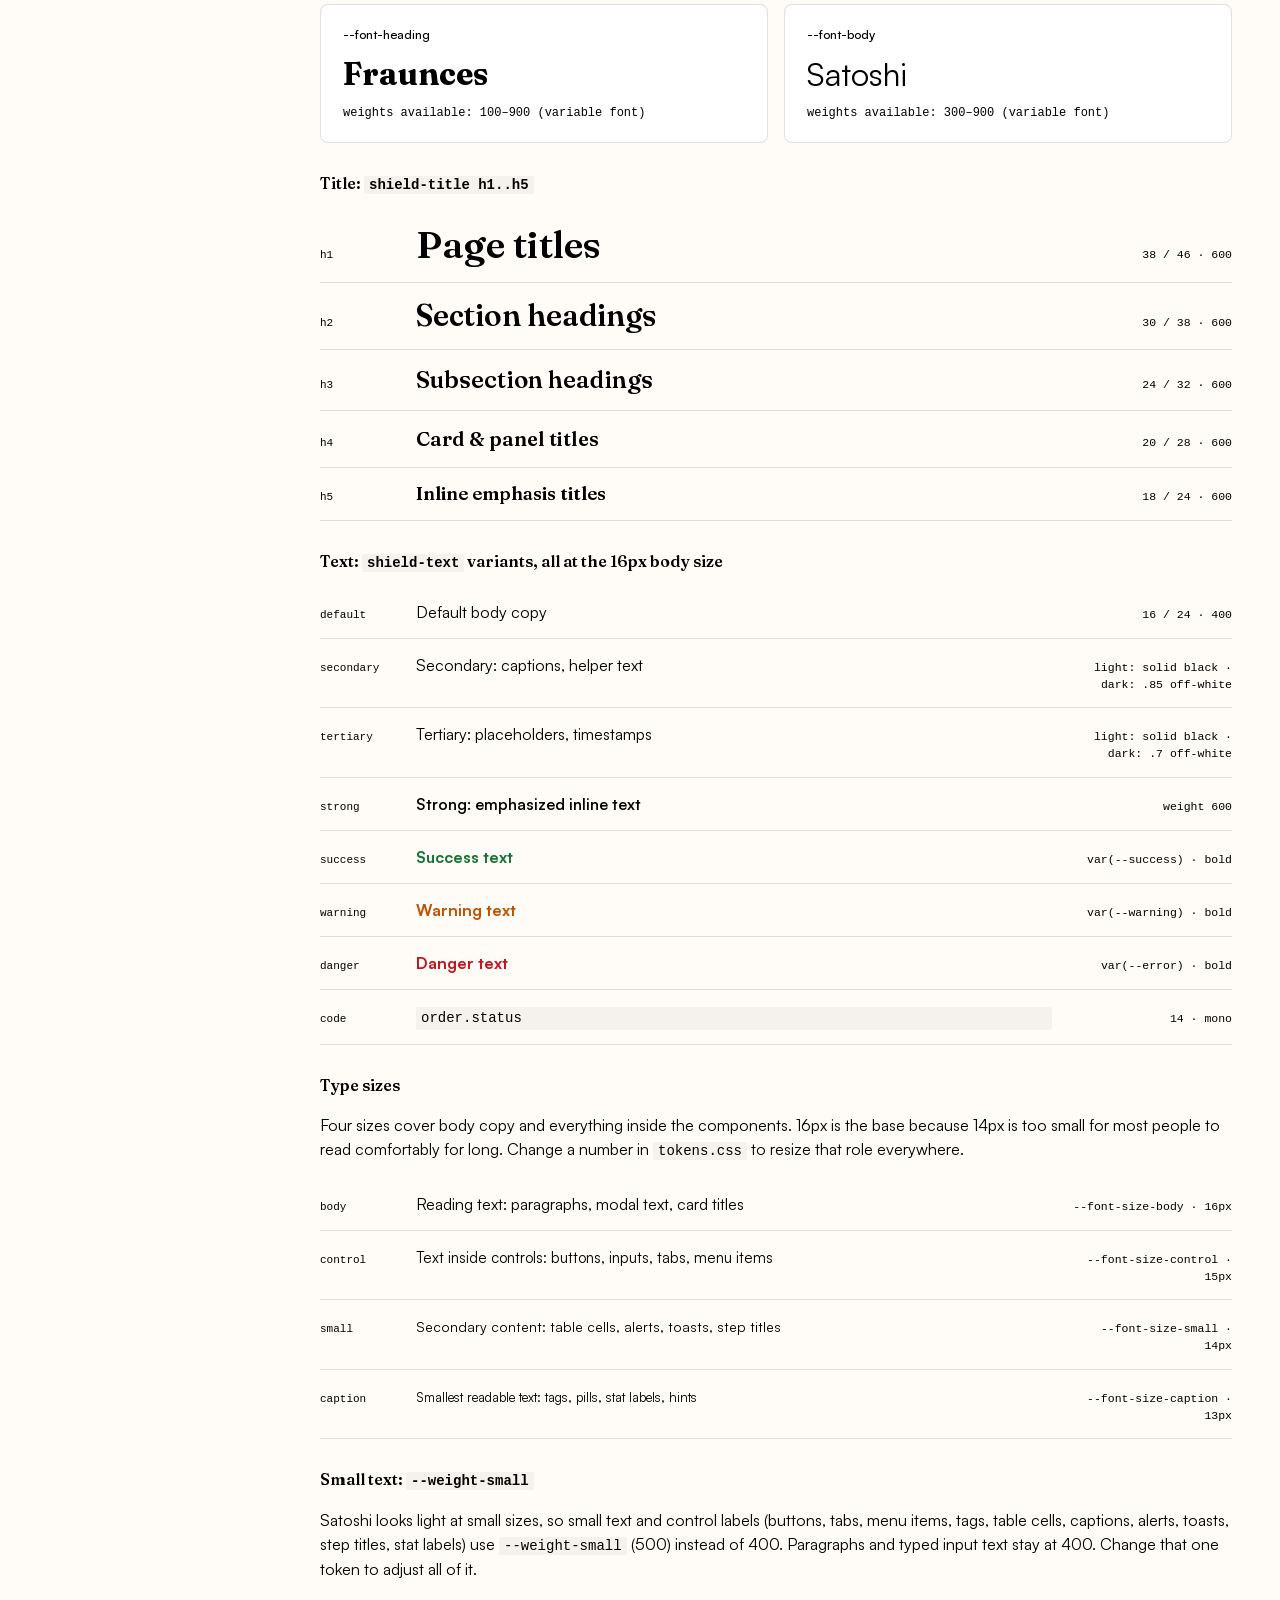
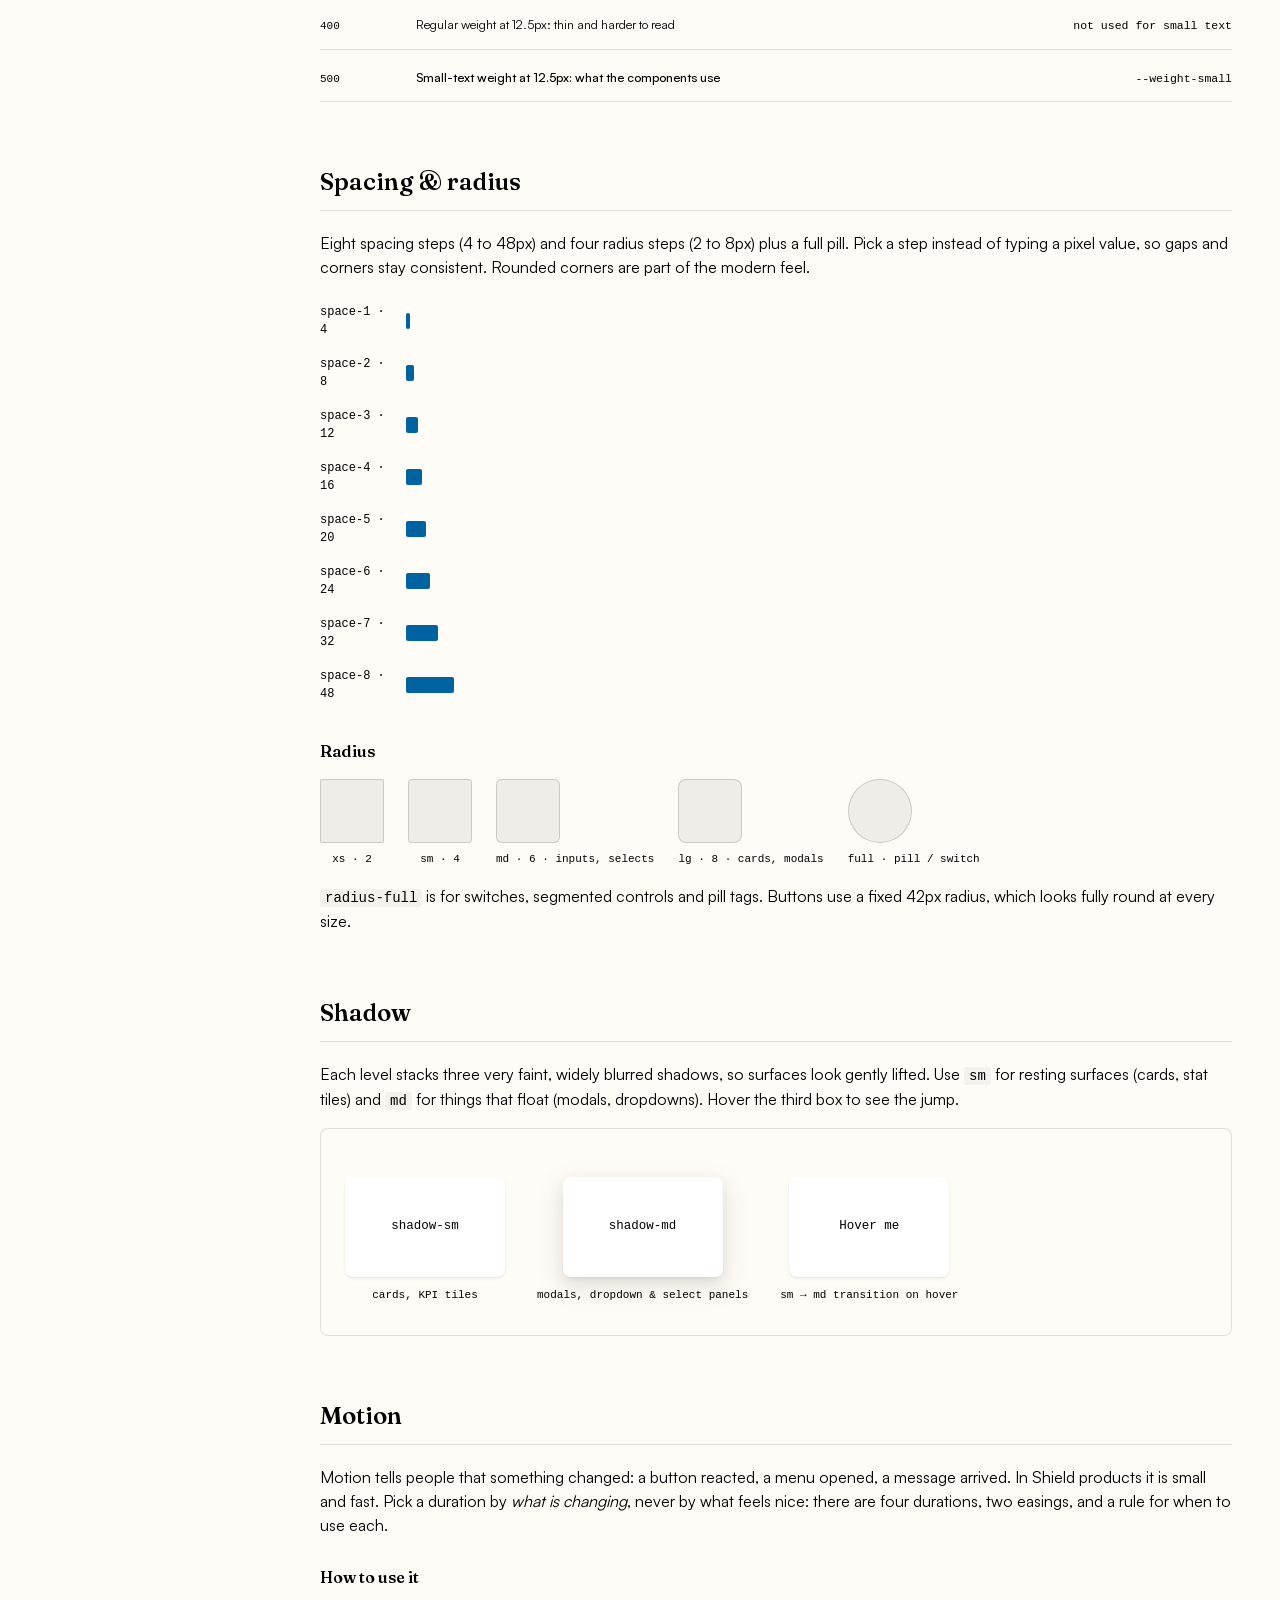
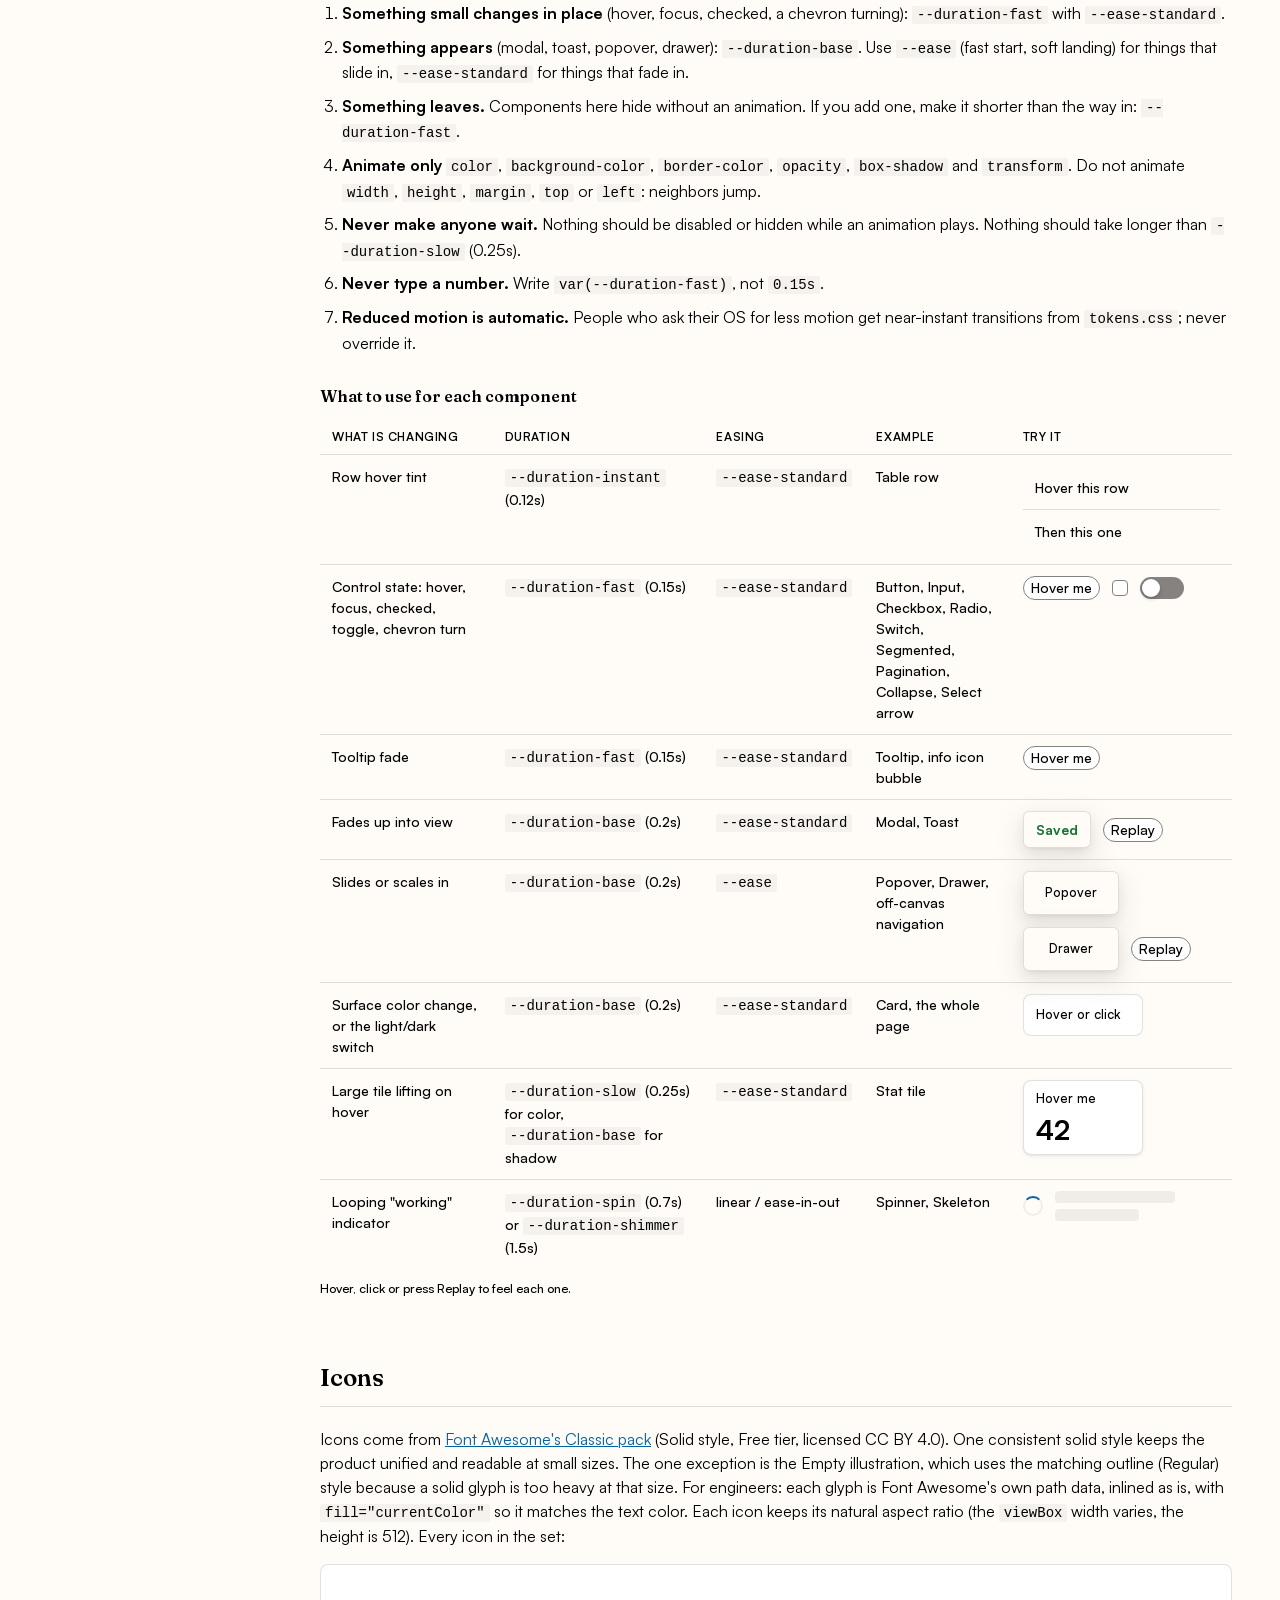
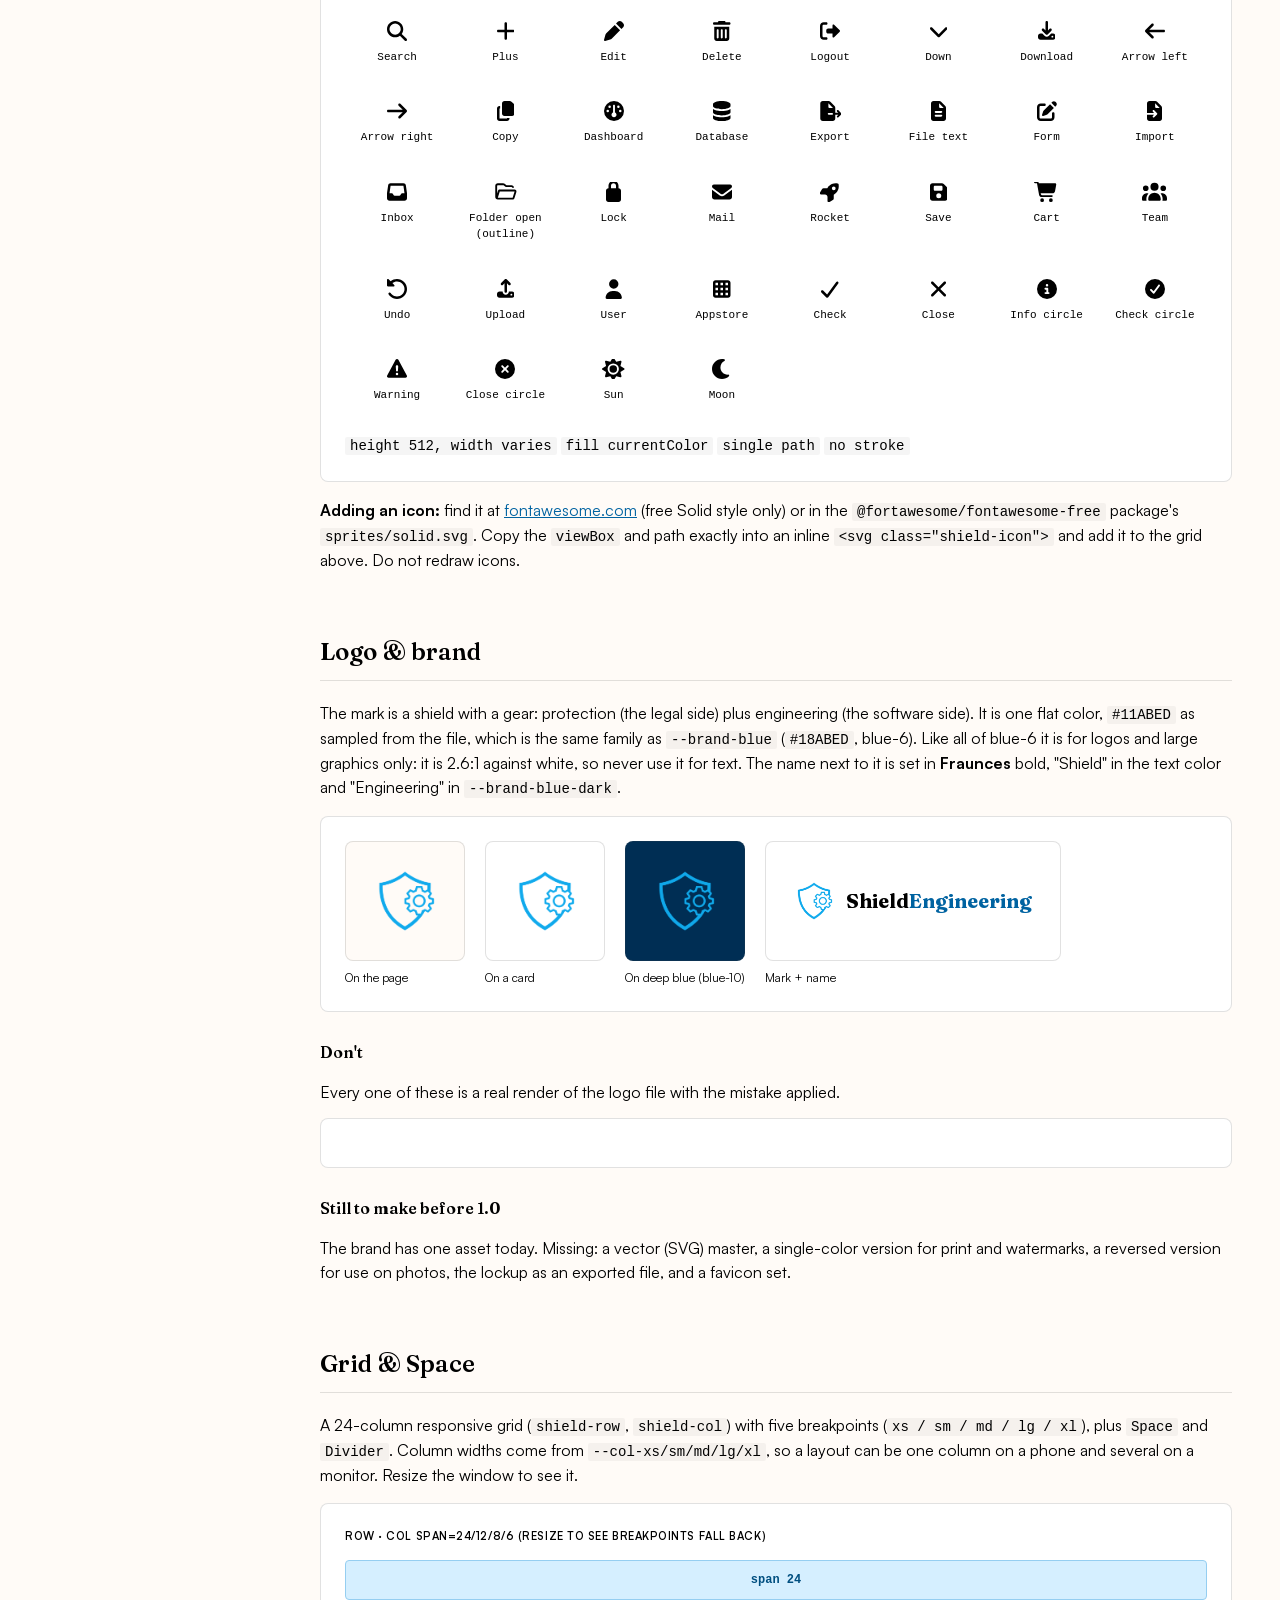
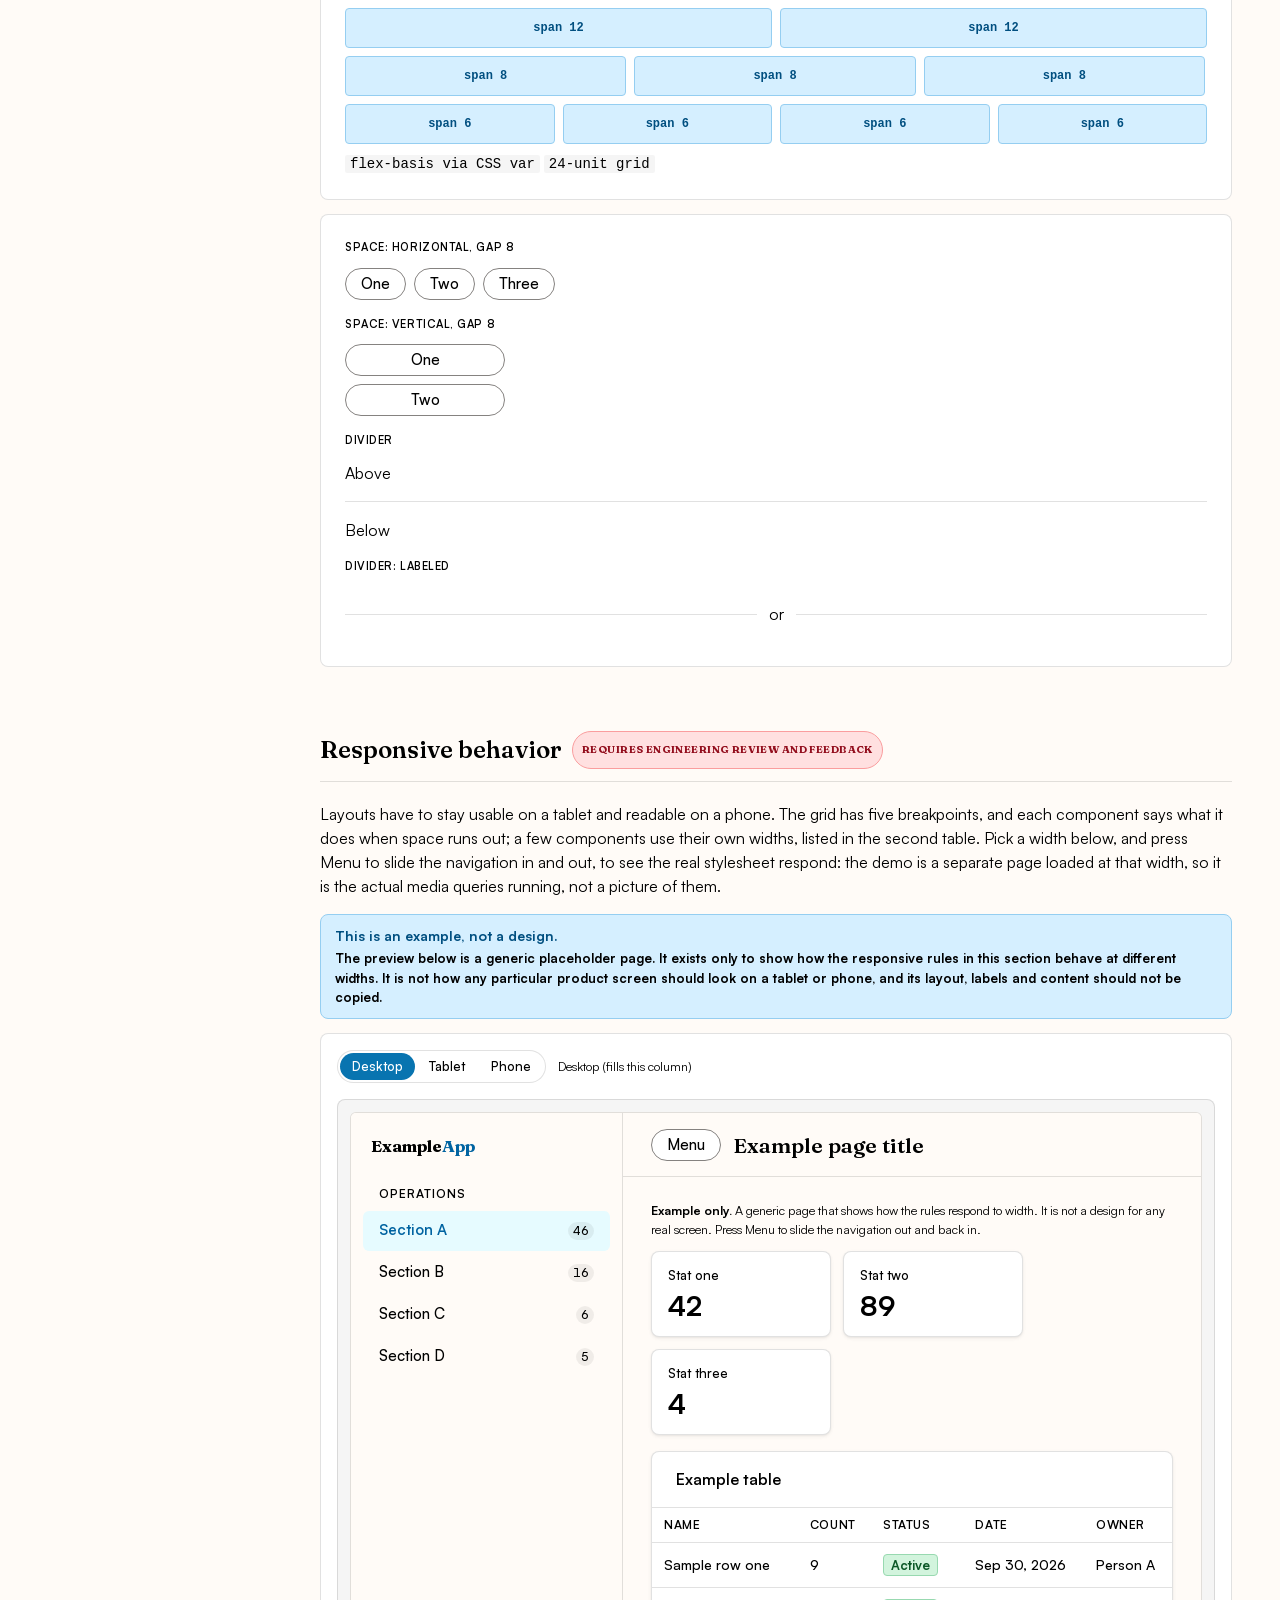
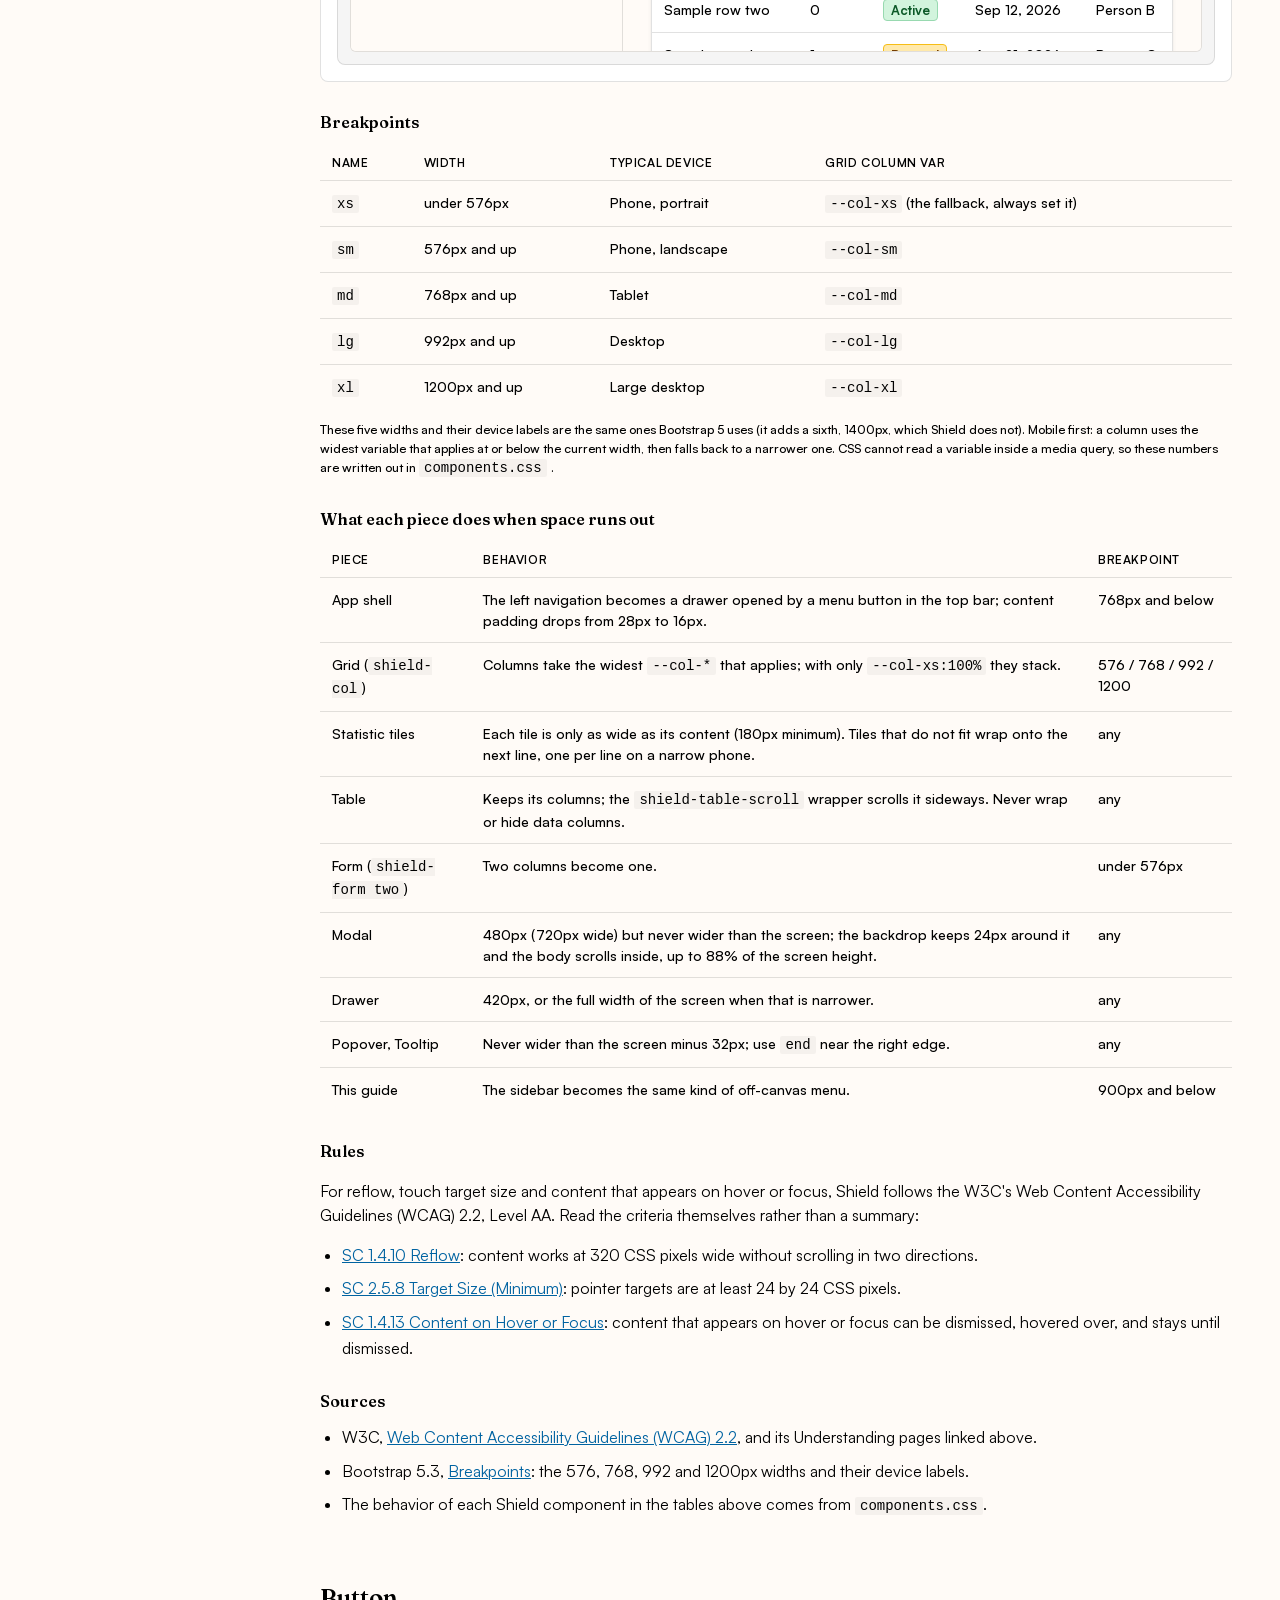
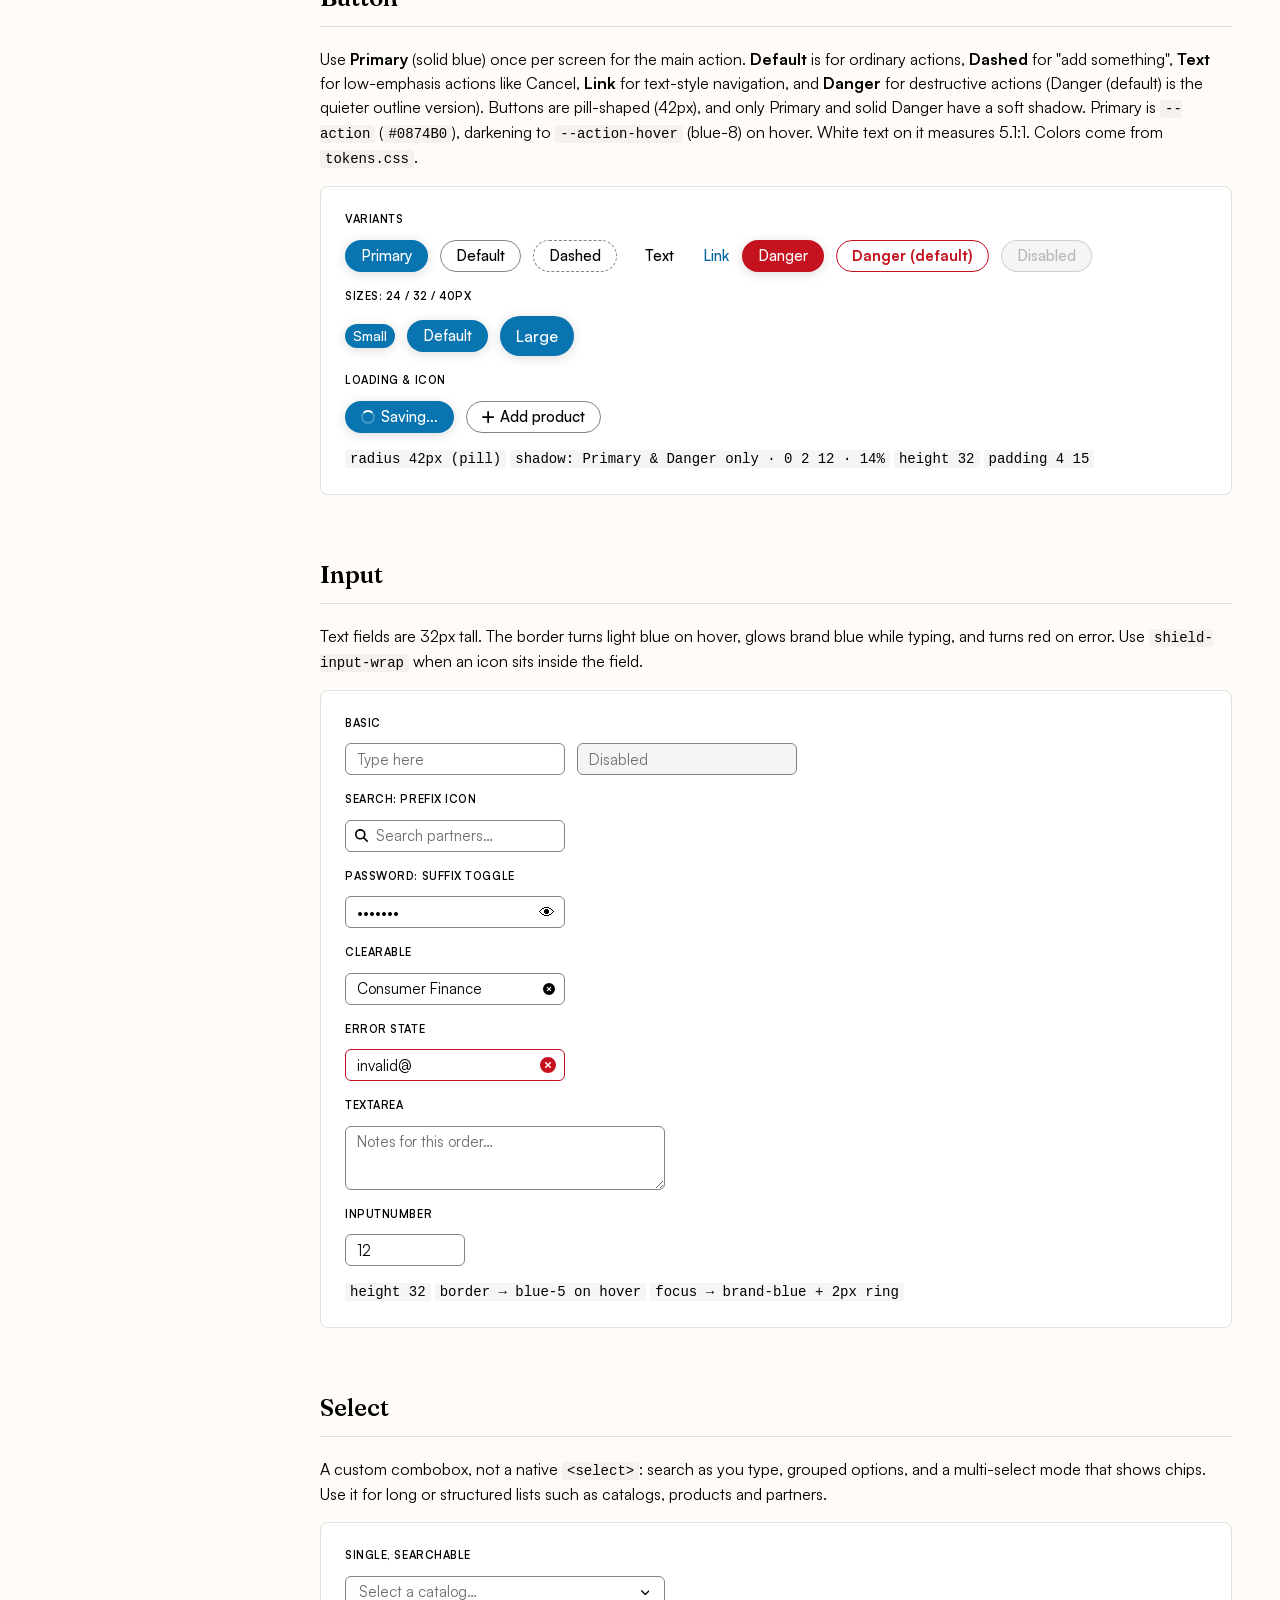
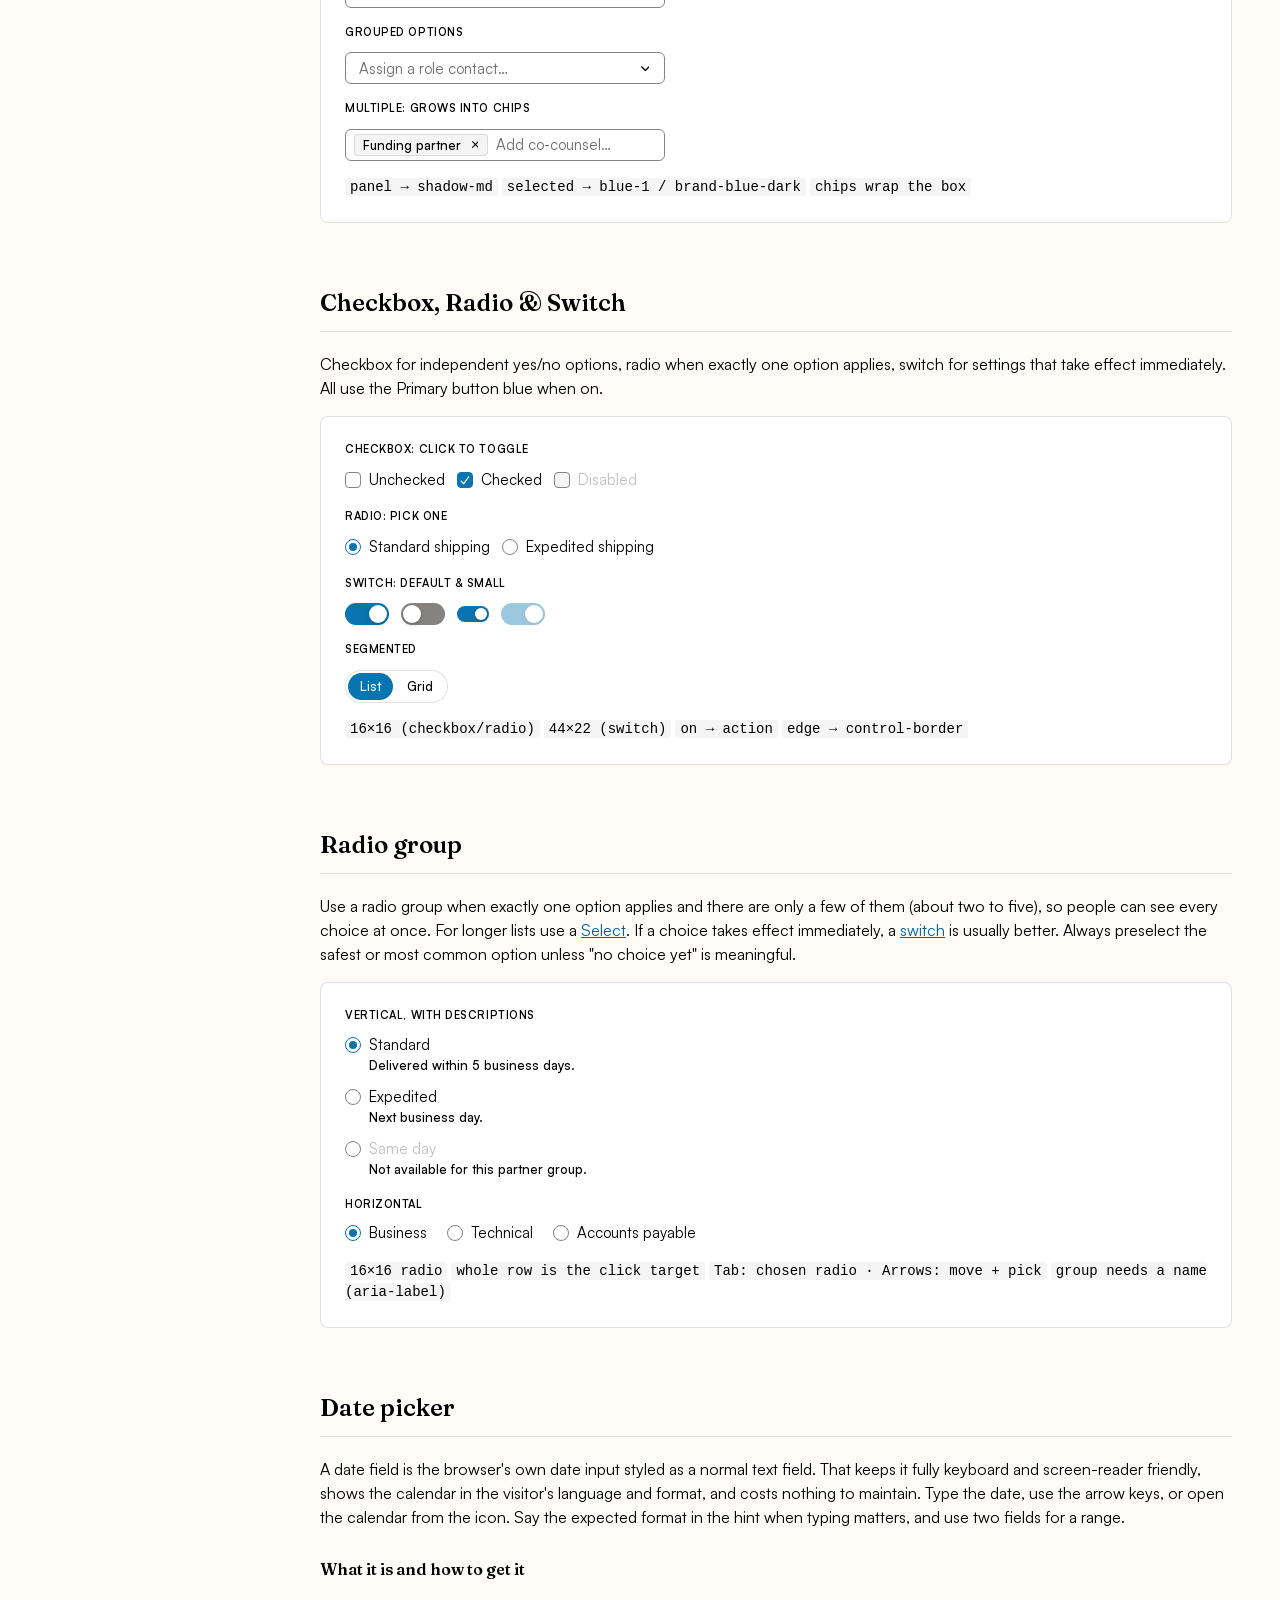
==== commit 01e719fe: "Style guide v0.6.2: add Versions section, rename Engineer Mode to See Code, fix Steps ring clipping " ====
--- a/index.html
+++ b/index.html
@@ -15,7 +15,11 @@
 .side-brand .brand-logo{width:28px;height:28px;flex-shrink:0}
 .side-brand .mark{font-family:var(--font-heading);font-size:17px;line-height:1.15;font-weight:700;color:var(--text);white-space:nowrap}
 .side-brand .mark span{color:var(--brand-blue-dark)}
-.side-brand .sub{font-size:12px;color:var(--text-tertiary);margin-top:2px;font-weight:var(--weight-small)}
+.side-brand .sub{display:block;font-size:12px;color:var(--text-tertiary);margin-top:2px;font-weight:var(--weight-small);text-decoration:none}
+.side-brand a.sub:hover{color:var(--brand-blue-dark);text-decoration:underline}
+a.live-badge{text-decoration:none}
+a.live-badge:hover{text-decoration:underline}
+#versions td:nth-child(1),#versions td:nth-child(2){white-space:nowrap}
 .side-theme{padding:14px 20px;border-bottom:1px solid var(--border-secondary)}
 .side-nav{padding:12px}
 .side-nav .grp{font-size:11px;font-weight:600;letter-spacing:.05em;text-transform:uppercase;color:var(--text-tertiary);padding:14px 12px 6px}
@@ -112,7 +116,7 @@
 .field{width:220px}
 .field-wide{width:320px}
 
-/* ---- Engineer Mode (guide chrome: the switch and the code panels) ---- */
+/* ---- See Code (guide chrome: the switch and the code panels) ---- */
 .side-engineer{display:flex;align-items:center;gap:10px;margin-top:14px;font-size:var(--font-size-small);font-weight:var(--weight-small)}
 .side-engineer label{cursor:pointer;color:var(--text)}
 .sg-code{display:none;margin-top:20px;border:1px solid var(--border-secondary);border-radius:var(--radius-lg);background:var(--bg-container);overflow:hidden}
@@ -195,7 +199,7 @@
       <img class="brand-logo" src="source_images/Shield_Engineering_Icon.png" alt="Shield Engineering">
       <div>
         <div class="mark">Shield<span>Engineering</span></div>
-        <div class="sub">Style guide · v0.8.2</div>
+        <a class="sub" href="#versions" title="See versions">Style guide · v0.6.2</a>
       </div>
     </div>
     <div class="side-theme">
@@ -211,7 +215,7 @@
       </div>
       <div class="side-engineer">
         <button type="button" id="engineer-switch" class="shield-switch-track" role="switch" aria-checked="false" onclick="sgToggleEngineer()"><span class="shield-switch-thumb"></span></button>
-        <label for="engineer-switch">Engineer Mode</label>
+        <label for="engineer-switch">See Code</label>
       </div>
     </div>
     <div class="side-nav">
@@ -262,6 +266,8 @@
       <a href="#menu">Menu</a>
       <a href="#breadcrumb">Breadcrumb</a>
       <a href="#pagination">Pagination</a>
+      <div class="grp">Release</div>
+      <a href="#versions">Versions</a>
     </div>
   </nav>
 
@@ -271,7 +277,7 @@
       <img class="cover-logo" src="source_images/Shield_Engineering_Icon.png" alt="Shield Engineering logo">
       <h1>Shield Engineering</h1>
       <div class="tagline">The visual language for Shield Legal's operations software: modern, professional, and a little bit warm.</div>
-      <div class="cover-meta"><span class="live-badge new">v0.8.2 · pre-1.0 draft</span><span>Close to 1.0, not there yet.</span></div>
+      <div class="cover-meta"><a class="live-badge new" href="#versions" title="See versions">v0.6.2 · pre-1.0 draft</a><span>Close to 1.0, not there yet. <a href="#versions">See versions</a>.</span></div>
     </div>
 
     <!-- Intro copy for the whole page, no components demoed here, just the overview text. -->
@@ -294,7 +300,7 @@
 
       <h3 class="sub">How it is built</h3>
       <p class="lede">Plain HTML, CSS and JavaScript, no UI framework and no build step. <code>tokens.css</code> holds the values (colors, fonts, spacing, radius, shadow, motion) and <code>components.css</code> holds the components that use them. <code>shield.js</code> adds the interactions on this page. Classes are prefixed <code>shield-</code>. Everything below is a working component: open the select, flip the switch, dismiss a tag, push a toast.</p>
-      <p class="lede" style="margin-top:12px"><b style="color:var(--text)">Engineers:</b> switch on <b style="color:var(--text)">Engineer Mode</b> at the top of the sidebar. A code panel appears at the end of each section with copy-paste HTML and the tokens involved.</p>
+      <p class="lede" style="margin-top:12px"><b style="color:var(--text)">Engineers:</b> switch on <b style="color:var(--text)">See Code</b> at the top of the sidebar. A code panel appears at the end of each section with copy-paste HTML and the tokens involved.</p>
     </section>
 
     <!-- Demonstrates the color tokens from tokens.css (the --blue-* ramp, neutrals, and the
@@ -1434,10 +1440,33 @@
       </div>
     </section>
 
+    <!-- Versions: release history, newest first. Opened by clicking the version in the sidebar or on the cover. -->
+    <section id="versions">
+      <h2>Versions</h2>
+      <p class="lede">The current version is <b style="color:var(--text)">0.6.2</b>. While the guide is under 1.0, a <b style="color:var(--text)">minor</b> bump (0.x.0) marks a rebuild, a rename, or a removed or redefined token that can break anything using the guide. A <b style="color:var(--text)">patch</b> bump (0.0.x) is a fix or a value tweak. Version 1.0 means finished, stable and no known gaps.</p>
+      <div class="shield-table-scroll">
+        <table class="shield-table">
+          <thead><tr><th>Version</th><th>Date</th><th>Commits</th><th>What changed</th><th>Breaking or notable</th></tr></thead>
+          <tbody>
+            <tr><td><b class="shield-text strong">0.6.2</b></td><td>Oct 6</td><td><code>current</code></td><td>“Engineer Mode” renamed “See Code”. The current-step ring in Steps no longer clips into a square.</td><td>Label and bug fix.</td></tr>
+            <tr><td><b class="shield-text strong">0.6.1</b></td><td>Oct 5</td><td><code>6a04d3a</code></td><td>Light status backgrounds made stronger. Warning text changed to orange. Cover swatch bar follows the real link color. Color and Typography labels corrected.</td><td>Value tweaks only.</td></tr>
+            <tr><td><b class="shield-text strong">0.6.0</b></td><td>Oct 5</td><td><code>abedadb</code></td><td>Contrast overhaul. Each status color split into the color on its own, a tinted background, text for use on that background, and a border. New tokens: the blue button color, control border, placeholder text, and a bold weight for status-colored text. Dark-mode links and focus ring lifted from about 2.7:1 to 7:1 or more. Dark status backgrounds dimmed.</td><td>Renamed and removed tokens (<code>--error-solid</code>) and changed what existing tokens mean.</td></tr>
+            <tr><td><b class="shield-text strong">0.5.1</b></td><td>Oct 5</td><td><code>d7ae2d8</code></td><td>Removed the green Live and blue Beta tags from headings, leaving only the red engineering-review tag.</td><td>Cosmetic.</td></tr>
+            <tr><td><b class="shield-text strong">0.5.0</b></td><td>Oct 5</td><td><code>0395921</code></td><td>The big build-out. Code panels with copy buttons. New components: Tooltip, Popover, Radio group, Date picker, File upload (promoted from Proposed), Form layout, Drawer, Breadcrumb, Pagination, App shell, table sorting and selection. New sections: Motion, Responsive behavior with a live demo, Logo & brand. Steps keep per-step state. Input errors show a red icon with a hover message. Stat tiles are content-sized.</td><td>Elevation, Data visualization, Progress, Accessibility, Content & voice, Do &amp; Don’t and Changelog were dropped.</td></tr>
+            <tr><td><b class="shield-text strong">0.4.0</b></td><td>Oct 5</td><td><code>4719d65</code> <code>0f871cc</code> <code>3de6b78</code></td><td>Dark mode redesign: midnight-blue page, cards and borders, solid <code>#FFFBF7</code> text with off-white secondary levels. Softer light-mode borders.</td><td>Visual only, but many token values changed.</td></tr>
+            <tr><td><b class="shield-text strong">0.3.0</b></td><td>Oct 1–2</td><td><code>31b8e12</code> <code>495f894</code> <code>2c9c427</code> <code>fca37eb</code> <code>040c0a0</code> <code>32fb63e</code> <code>e70b63d</code> <code>7740429</code></td><td>Class names renamed from <code>sl-</code> to <code>shield-</code>. Self-hosted Fraunces and Satoshi fonts. Controls restyled: 42px pill buttons, faint shadow on primary and danger only, blue-7 for primary and checked states, <code>--weight-small</code> token. Four-step type scale (16, 15, 14, 13px). 272px sidebar, 1040px content column, page color <code>#FFFBF7</code>, theme-following palette bar on the cover.</td><td>The class rename breaks anything using the old names.</td></tr>
+            <tr><td><b class="shield-text strong">0.2.0</b></td><td>Sep 28</td><td><code>f8cc73b</code> <code>795e708</code> <code>a89b894</code> <code>ce7a675</code> <code>86b7441</code> <code>3edad91</code></td><td>Rebuilt from the app’s own component library: <code>tokens.css</code> and <code>components.css</code>, a working example for every component, real light/dark theming. Icons moved from hand-drawn to Feather to Font Awesome Solid. Rebranded from Shield Legal to Shield Engineering, with the logo. Theme-adaptive sidebar. File upload demo added as Proposed.</td><td>The Ant Design recolor, the dashboard example and the old token file were removed. Tooltip and Pagination were dropped for the time being.</td></tr>
+            <tr><td><b class="shield-text strong">0.1.1</b></td><td>Sep 28</td><td><code>0f0af9d</code></td><td>Copy tightened to plainer sentences. Palette reference images and the logo source file added.</td><td>No change to behavior.</td></tr>
+            <tr><td><b class="shield-text strong">0.1.0</b></td><td>Sep 25</td><td><code>c0f263b</code></td><td>First guide: standalone HTML, CSS and JavaScript with no build step. Followed Ant Design v5 tokens and component specs with Shield Legal’s brand blue. Live component library and a dashboard example.</td><td>Starting point.</td></tr>
+          </tbody>
+        </table>
+      </div>
+    </section>
+
   </main>
 </div>
 <div class="shield-toast-stack"></div>
-<footer>Shield Engineering style guide v0.8.2 (pre-1.0 draft) for the Shield Legal Operations Platform. Tokens are in <code>tokens.css</code> and components in <code>components.css</code>.</footer>
+<footer>Shield Engineering style guide <a href="#versions">v0.6.2</a> (pre-1.0 draft) for the Shield Legal Operations Platform. Tokens are in <code>tokens.css</code> and components in <code>components.css</code>.</footer>
 <script src="snippets.js"></script>
 <script src="shield.js"></script>
 </body>
--- a/components.css
+++ b/components.css
@@ -722,7 +722,7 @@
    or "Done" in words. Add .compact on the outer .shield-steps to hide
    the text labels and show dots only, for dense rows. */
 /* The row holding all steps. It scrolls sideways if there are too many to fit. */
-.shield-steps { display: flex; align-items: flex-start; gap: 4px; overflow-x: auto; }
+.shield-steps { display: flex; align-items: flex-start; gap: 4px; overflow-x: auto; padding: 4px; margin: -4px; } /* the padding gives the current step's soft ring room, because overflow-x: auto would otherwise clip it into a square; the negative margin cancels the space */
 .shield-step { display: flex; align-items: flex-start; gap: 8px; flex: none; min-width: 0; }
 .shield-step-button { display: flex; align-items: flex-start; gap: 8px; background: none; border: none; padding: 0; cursor: default; font: inherit; }
 .shield-step-button.clickable { cursor: pointer; }
@@ -1076,7 +1076,7 @@
 
 
 /* =====================================================================
-   v0.8 additions — new components, in the same order they appear in the
+   v0.5.0 additions — new components, in the same order they appear in the
    guide: Tooltip, Popover, Radio group, Pagination, Breadcrumb,
    Badge extras, Drawer, File upload, Date picker, Form fields, Table
    patterns, App shell. Everything below reads from tokens.css only.
